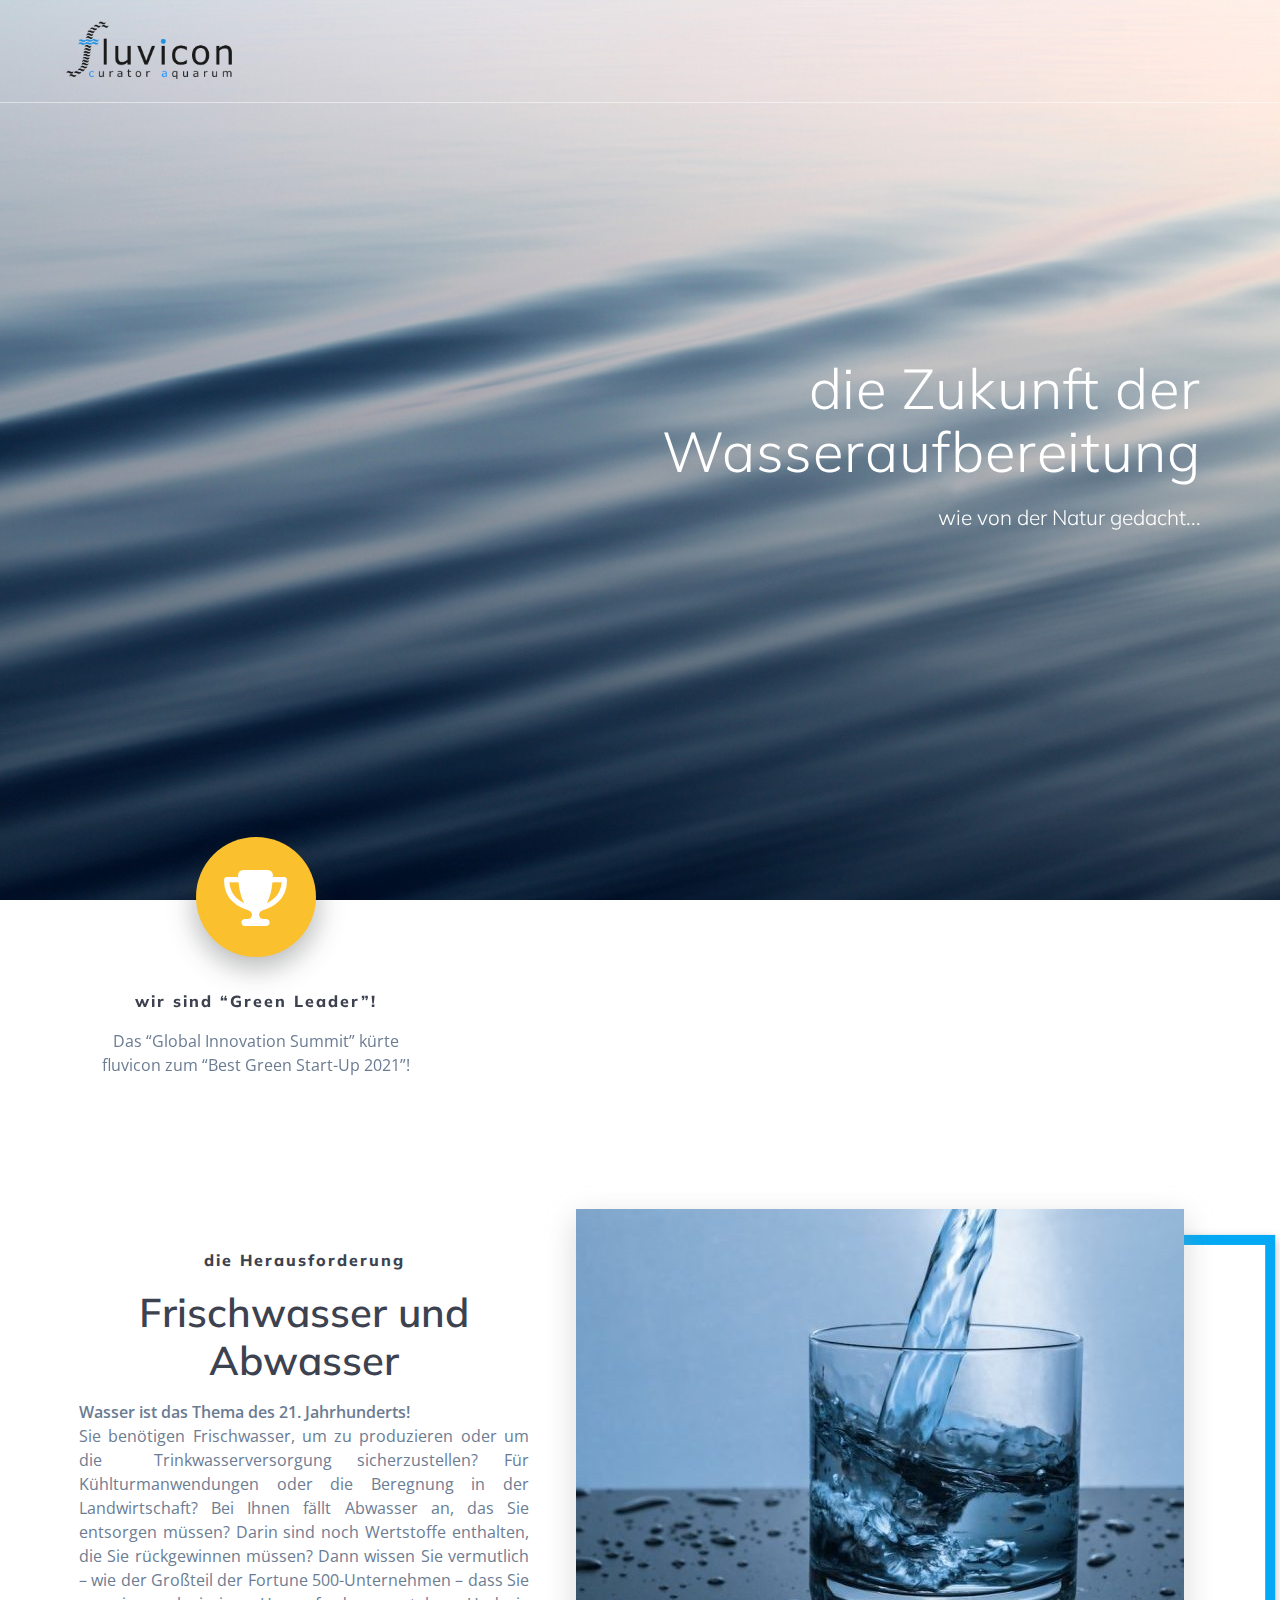
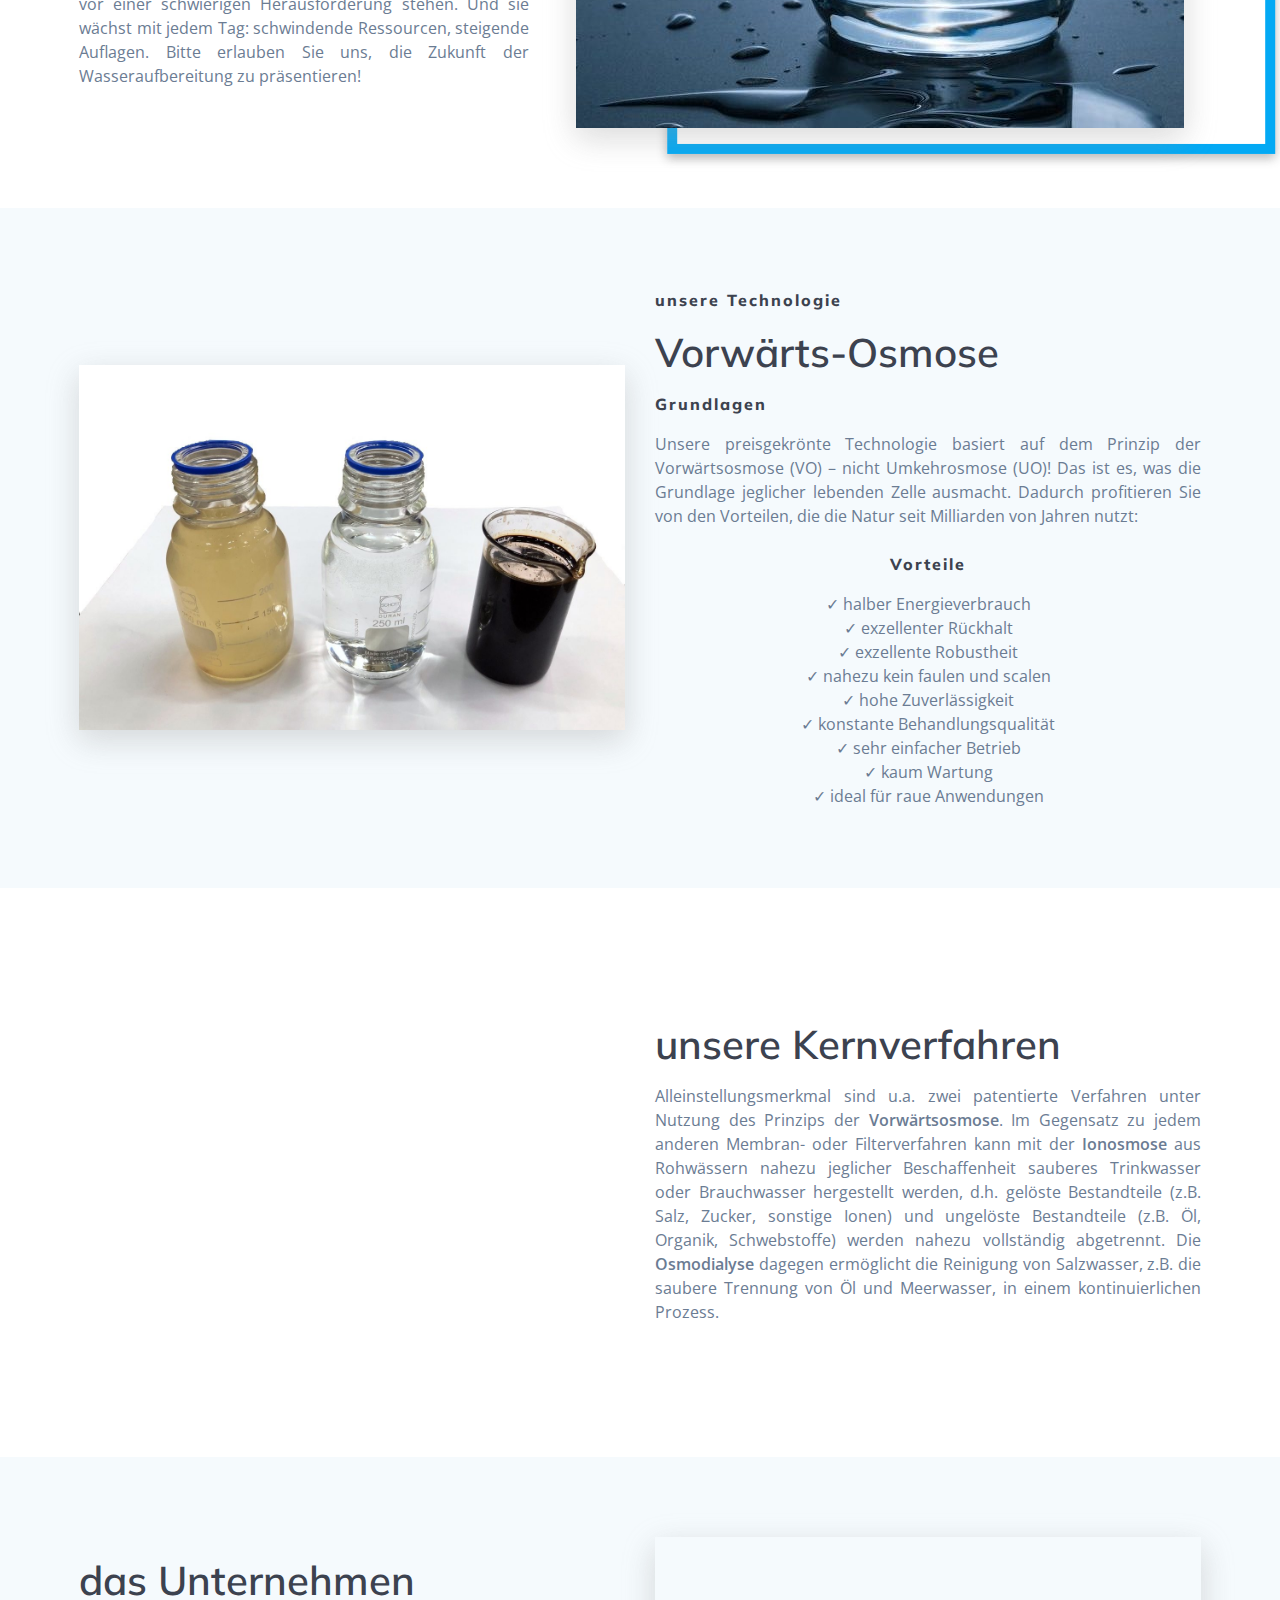
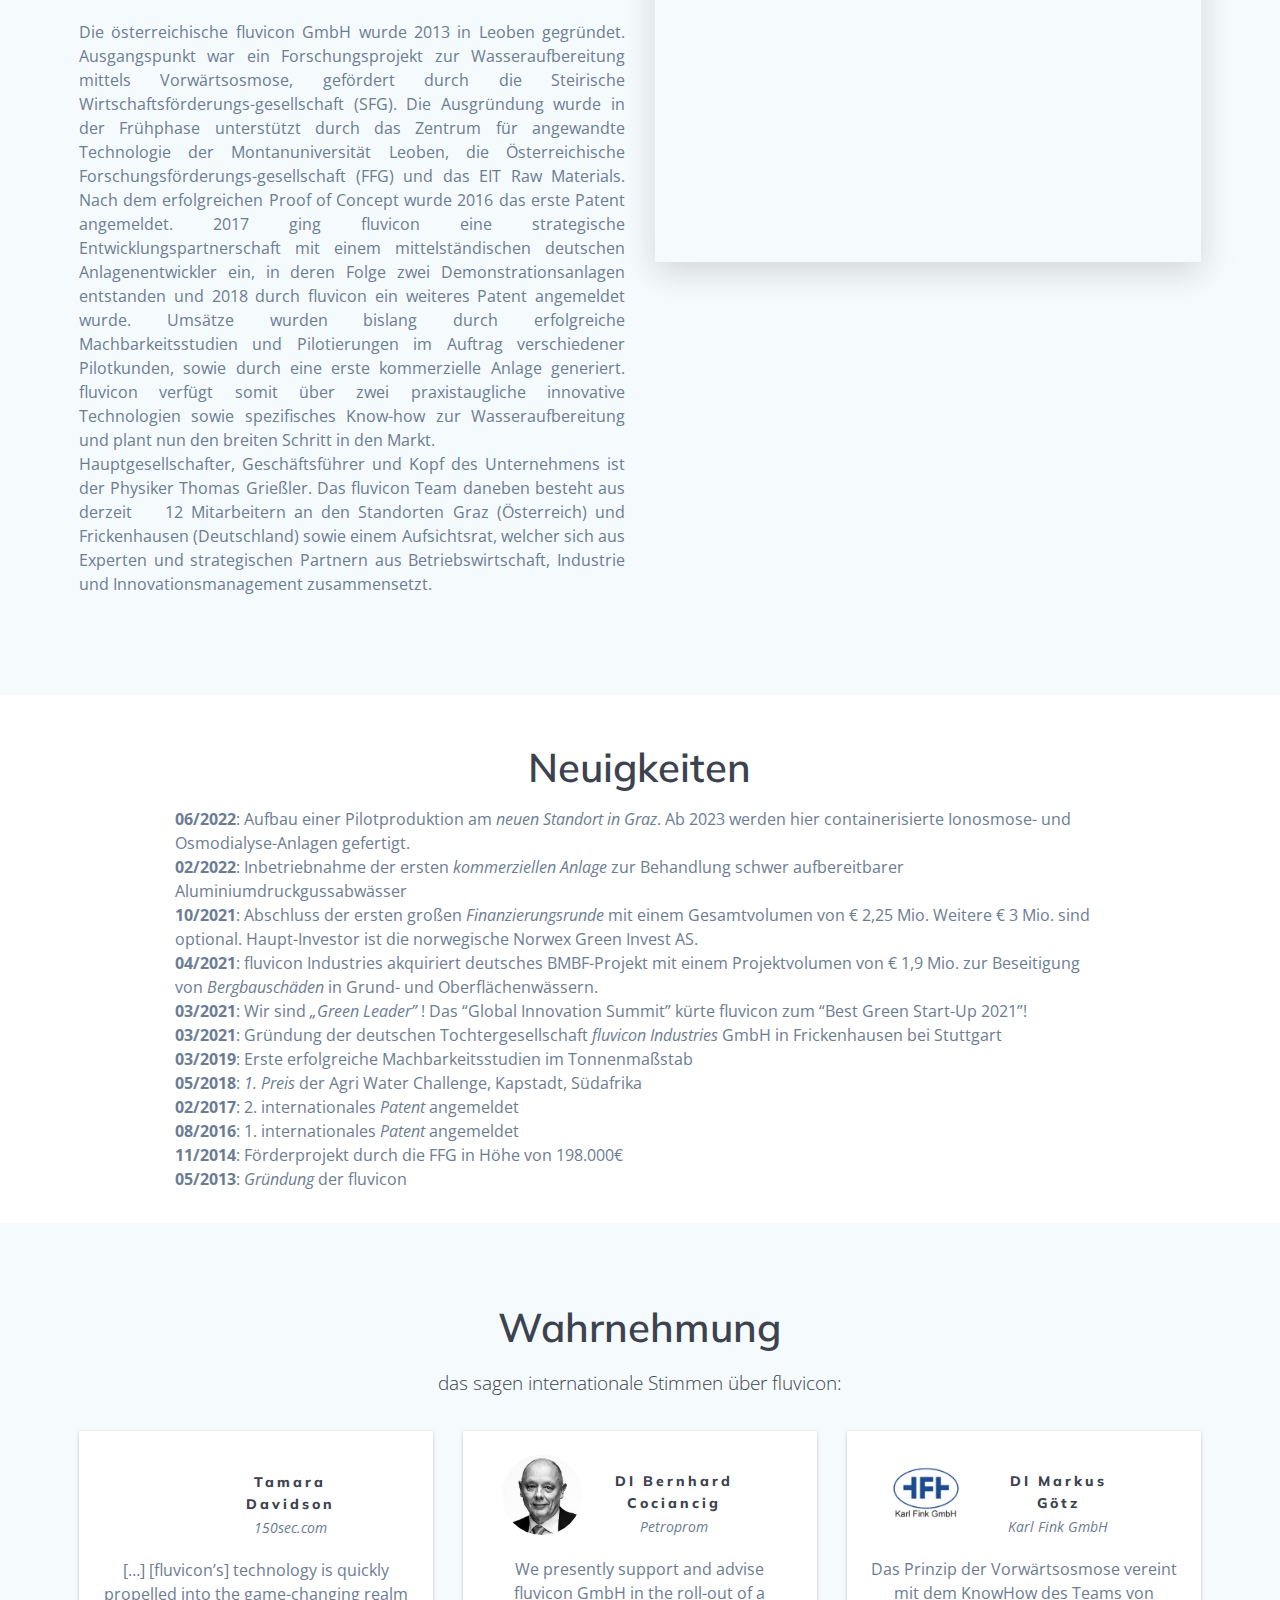
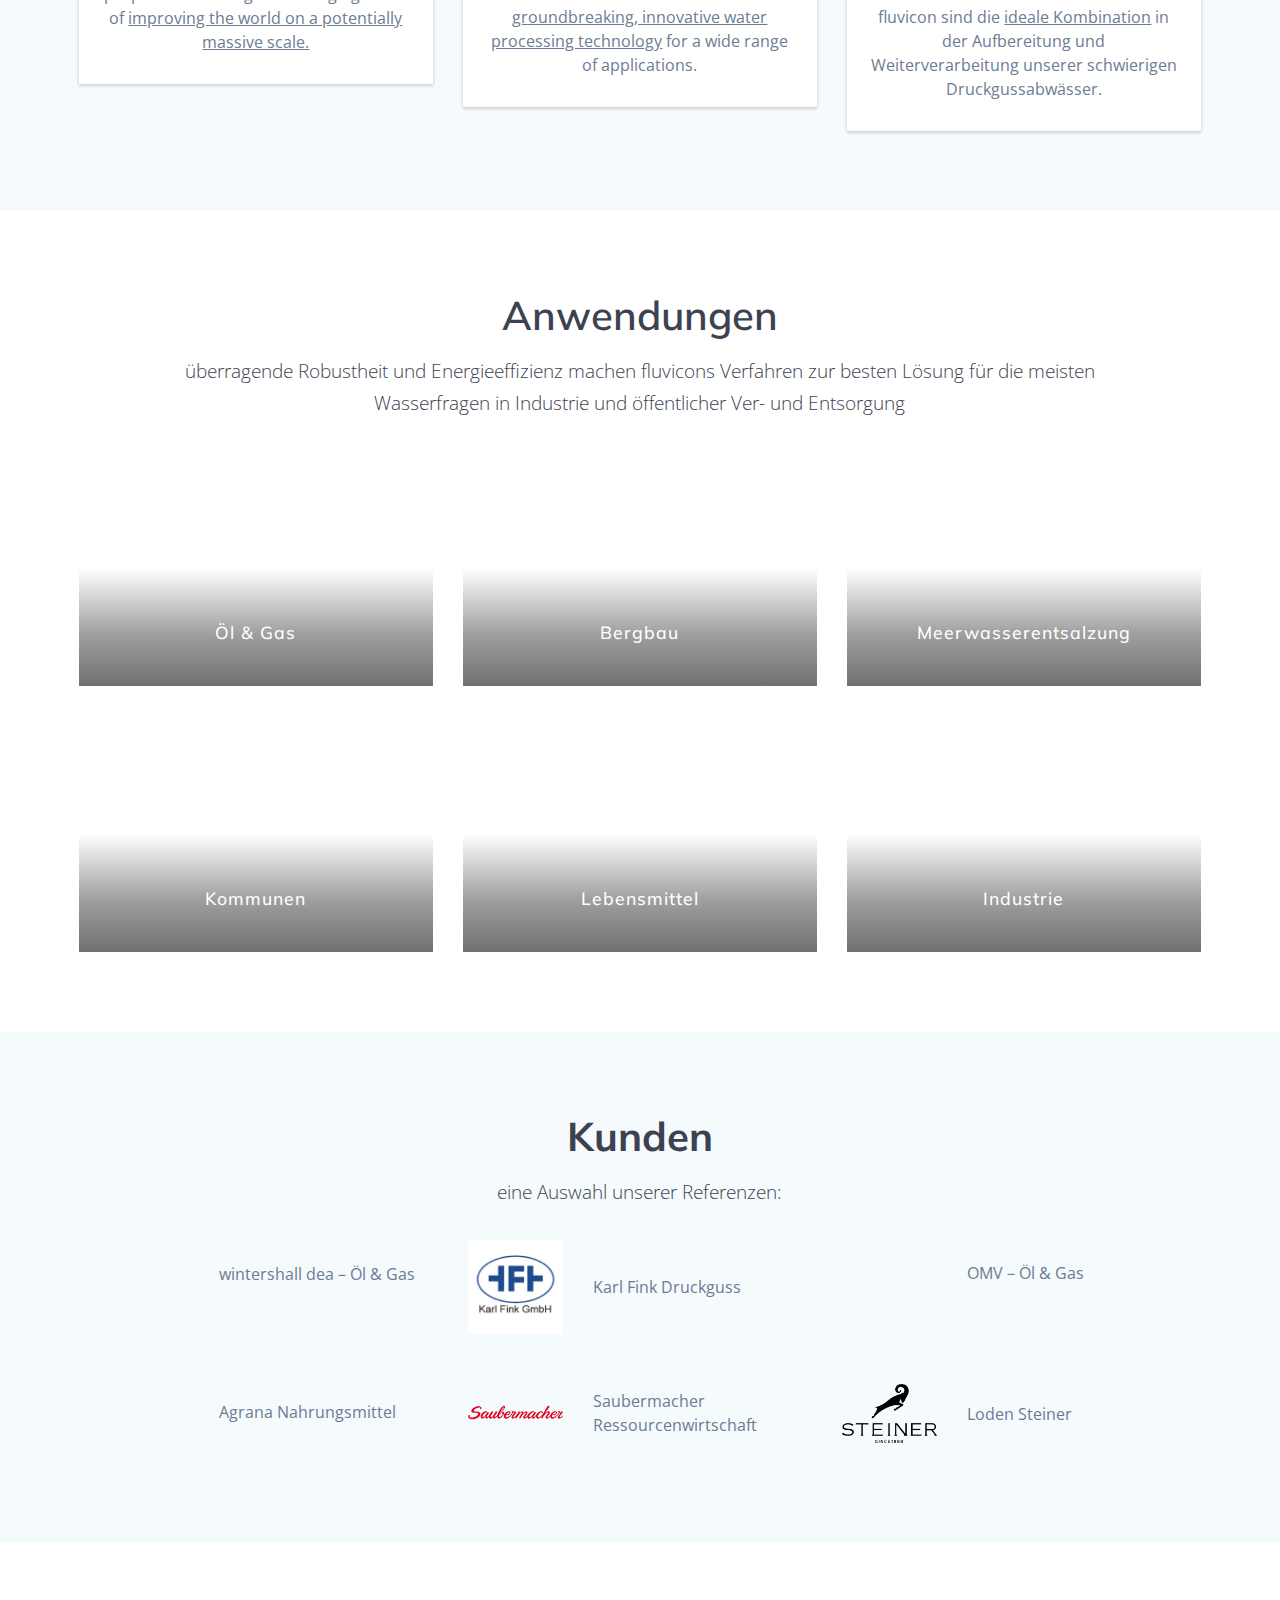
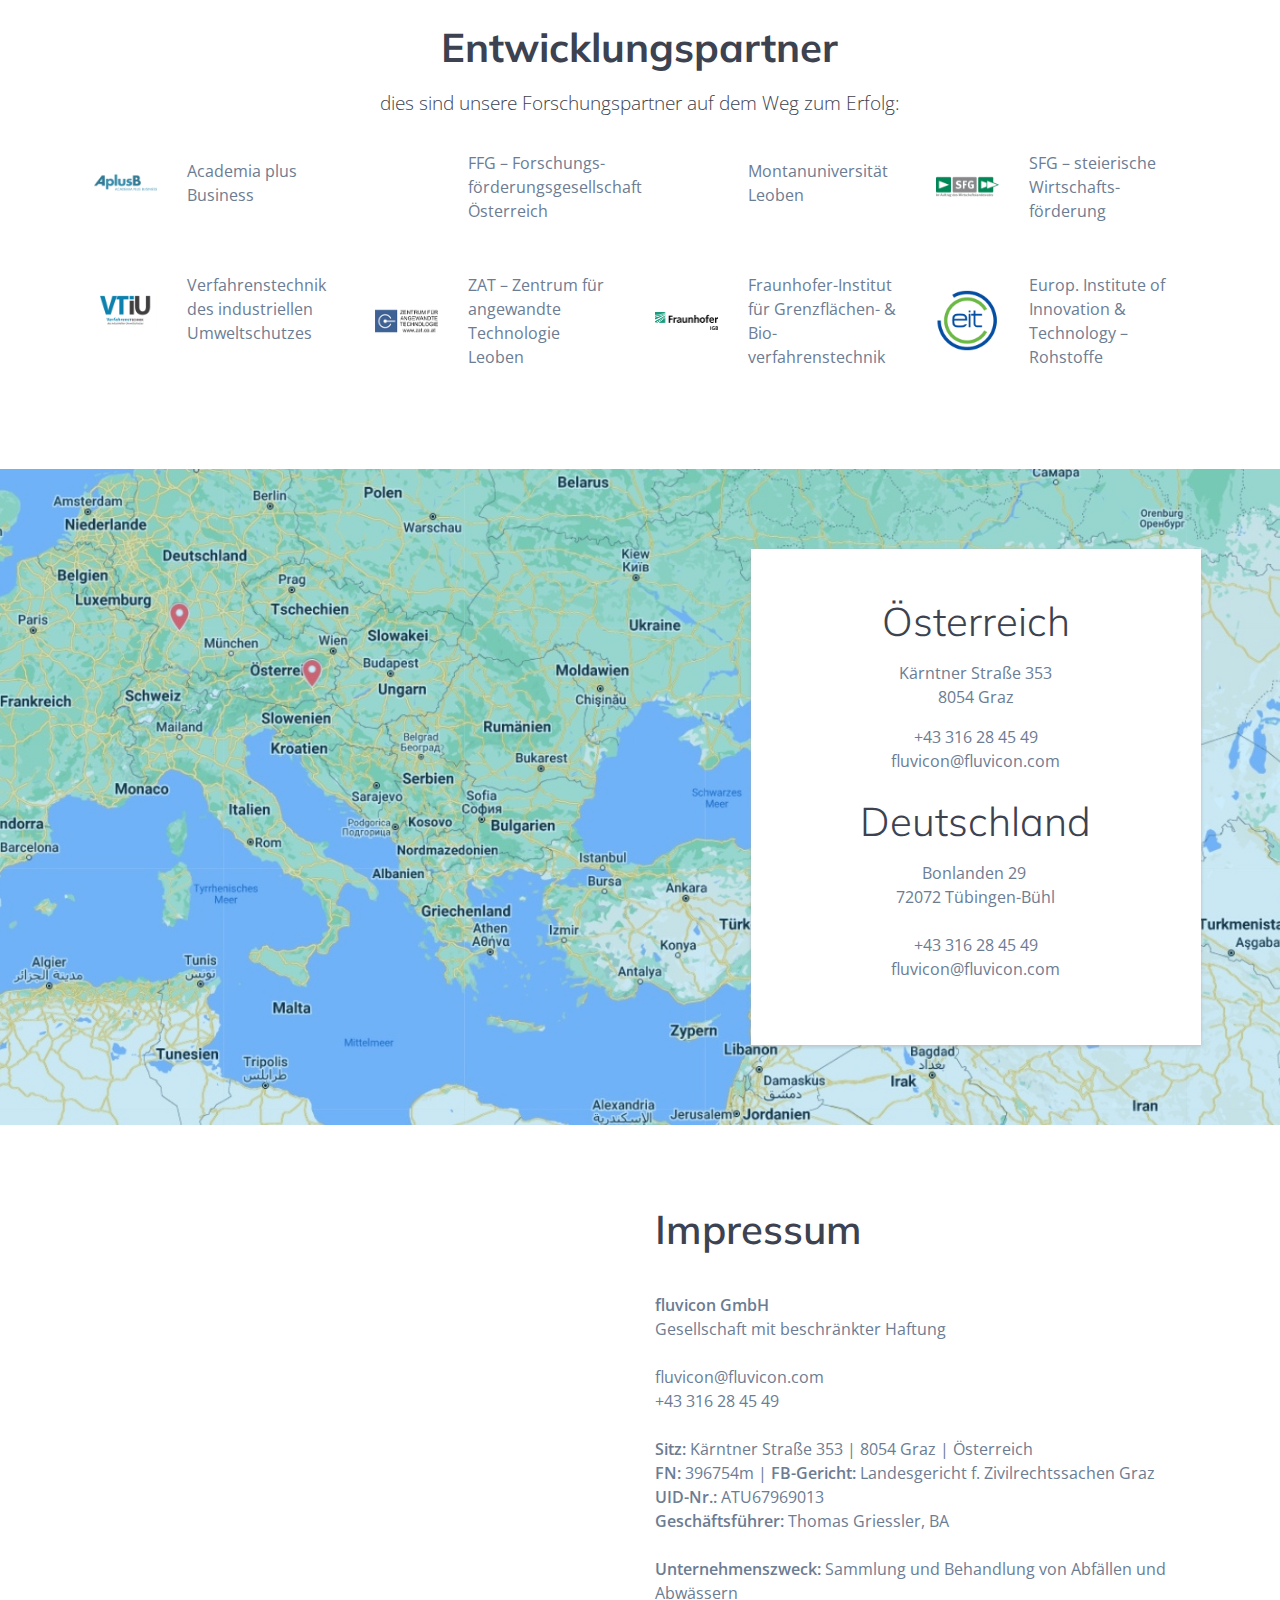
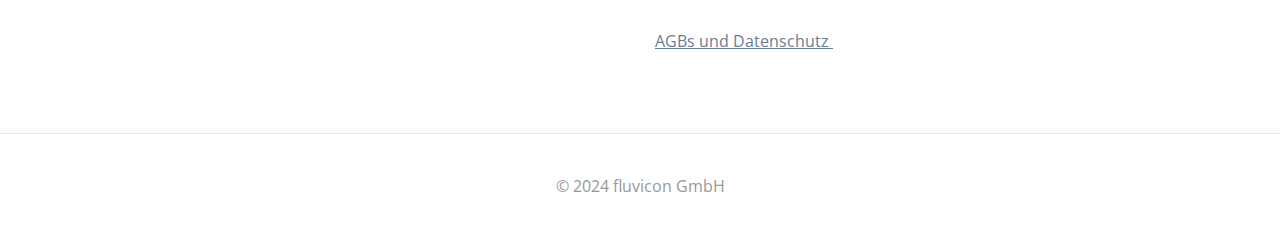
==== index.html @ 1413e66f "added fluvicon page" ====
<html lang="de" class="has-offscreen" data-lt-installed="true">
    <head>
        <meta charset="UTF-8">
        <meta name="viewport" content="width=device-width, initial-scale=1">
        <!-- <link rel="profile" href="https://gmpg.org/xfn/11"> -->
        <script defer="" src="[data-uri]"></script>
        <title>fluvicon – curator aquarum</title>
        <meta name="robots" content="max-image-preview:large">
        <link rel="dns-prefetch" href="https://fonts.googleapis.com/">
        <!-- <link
            rel="alternate"
            type="application/rss+xml"
            title="fluvicon » Feed"
            href="https://web.archive.org/web/20241115011939/https://fluvicon.com/feed/"
        >
        <link
            rel="alternate"
            type="application/rss+xml"
            title="fluvicon » Kommentar-Feed"
            href="https://web.archive.org/web/20241115011939/https://fluvicon.com/comments/feed/"
        > -->
        <!-- <link
            rel="stylesheet"
            id="companion-bundle-css"
            href="https://fluvicon.com/wp-content/plugins/mesmerize-companion/theme-data/mesmerize/assets/css/companion.bundle.min.css"
            data-href="https://fluvicon.com/wp-content/plugins/mesmerize-companion/theme-data/mesmerize/assets/css/companion.bundle.min.css"
            type="text/css"
            media="all"
        > -->
        <link
            rel="stylesheet"
            id="wp-block-library-css"
            href="style.min.css"
            type="text/css"
            media="all"
        >
        <style id="classic-theme-styles-inline-css" type="text/css">/*! This file is auto-generated */
    .wp-block-button__link{color:#fff;background-color:#32373c;border-radius:9999px;box-shadow:none;text-decoration:none;padding:calc(.667em + 2px) calc(1.333em + 2px);font-size:1.125em}.wp-block-file__button{background:#32373c;color:#fff;text-decoration:none}
        </style>
        <style id="global-styles-inline-css" type="text/css">:root{--wp--preset--aspect-ratio--square: 1;--wp--preset--aspect-ratio--4-3: 4/3;--wp--preset--aspect-ratio--3-4: 3/4;--wp--preset--aspect-ratio--3-2: 3/2;--wp--preset--aspect-ratio--2-3: 2/3;--wp--preset--aspect-ratio--16-9: 16/9;--wp--preset--aspect-ratio--9-16: 9/16;--wp--preset--color--black: #000000;--wp--preset--color--cyan-bluish-gray: #abb8c3;--wp--preset--color--white: #ffffff;--wp--preset--color--pale-pink: #f78da7;--wp--preset--color--vivid-red: #cf2e2e;--wp--preset--color--luminous-vivid-orange: #ff6900;--wp--preset--color--luminous-vivid-amber: #fcb900;--wp--preset--color--light-green-cyan: #7bdcb5;--wp--preset--color--vivid-green-cyan: #00d084;--wp--preset--color--pale-cyan-blue: #8ed1fc;--wp--preset--color--vivid-cyan-blue: #0693e3;--wp--preset--color--vivid-purple: #9b51e0;--wp--preset--gradient--vivid-cyan-blue-to-vivid-purple: linear-gradient(135deg,rgba(6,147,227,1) 0%,rgb(155,81,224) 100%);--wp--preset--gradient--light-green-cyan-to-vivid-green-cyan: linear-gradient(135deg,rgb(122,220,180) 0%,rgb(0,208,130) 100%);--wp--preset--gradient--luminous-vivid-amber-to-luminous-vivid-orange: linear-gradient(135deg,rgba(252,185,0,1) 0%,rgba(255,105,0,1) 100%);--wp--preset--gradient--luminous-vivid-orange-to-vivid-red: linear-gradient(135deg,rgba(255,105,0,1) 0%,rgb(207,46,46) 100%);--wp--preset--gradient--very-light-gray-to-cyan-bluish-gray: linear-gradient(135deg,rgb(238,238,238) 0%,rgb(169,184,195) 100%);--wp--preset--gradient--cool-to-warm-spectrum: linear-gradient(135deg,rgb(74,234,220) 0%,rgb(151,120,209) 20%,rgb(207,42,186) 40%,rgb(238,44,130) 60%,rgb(251,105,98) 80%,rgb(254,248,76) 100%);--wp--preset--gradient--blush-light-purple: linear-gradient(135deg,rgb(255,206,236) 0%,rgb(152,150,240) 100%);--wp--preset--gradient--blush-bordeaux: linear-gradient(135deg,rgb(254,205,165) 0%,rgb(254,45,45) 50%,rgb(107,0,62) 100%);--wp--preset--gradient--luminous-dusk: linear-gradient(135deg,rgb(255,203,112) 0%,rgb(199,81,192) 50%,rgb(65,88,208) 100%);--wp--preset--gradient--pale-ocean: linear-gradient(135deg,rgb(255,245,203) 0%,rgb(182,227,212) 50%,rgb(51,167,181) 100%);--wp--preset--gradient--electric-grass: linear-gradient(135deg,rgb(202,248,128) 0%,rgb(113,206,126) 100%);--wp--preset--gradient--midnight: linear-gradient(135deg,rgb(2,3,129) 0%,rgb(40,116,252) 100%);--wp--preset--font-size--small: 13px;--wp--preset--font-size--medium: 20px;--wp--preset--font-size--large: 36px;--wp--preset--font-size--x-large: 42px;--wp--preset--spacing--20: 0.44rem;--wp--preset--spacing--30: 0.67rem;--wp--preset--spacing--40: 1rem;--wp--preset--spacing--50: 1.5rem;--wp--preset--spacing--60: 2.25rem;--wp--preset--spacing--70: 3.38rem;--wp--preset--spacing--80: 5.06rem;--wp--preset--shadow--natural: 6px 6px 9px rgba(0, 0, 0, 0.2);--wp--preset--shadow--deep: 12px 12px 50px rgba(0, 0, 0, 0.4);--wp--preset--shadow--sharp: 6px 6px 0px rgba(0, 0, 0, 0.2);--wp--preset--shadow--outlined: 6px 6px 0px -3px rgba(255, 255, 255, 1), 6px 6px rgba(0, 0, 0, 1);--wp--preset--shadow--crisp: 6px 6px 0px rgba(0, 0, 0, 1);}:where(.is-layout-flex){gap: 0.5em;}:where(.is-layout-grid){gap: 0.5em;}body .is-layout-flex{display: flex;}.is-layout-flex{flex-wrap: wrap;align-items: center;}.is-layout-flex > :is(*, div){margin: 0;}body .is-layout-grid{display: grid;}.is-layout-grid > :is(*, div){margin: 0;}:where(.wp-block-columns.is-layout-flex){gap: 2em;}:where(.wp-block-columns.is-layout-grid){gap: 2em;}:where(.wp-block-post-template.is-layout-flex){gap: 1.25em;}:where(.wp-block-post-template.is-layout-grid){gap: 1.25em;}.has-black-color{color: var(--wp--preset--color--black) !important;}.has-cyan-bluish-gray-color{color: var(--wp--preset--color--cyan-bluish-gray) !important;}.has-white-color{color: var(--wp--preset--color--white) !important;}.has-pale-pink-color{color: var(--wp--preset--color--pale-pink) !important;}.has-vivid-red-color{color: var(--wp--preset--color--vivid-red) !important;}.has-luminous-vivid-orange-color{color: var(--wp--preset--color--luminous-vivid-orange) !important;}.has-luminous-vivid-amber-color{color: var(--wp--preset--color--luminous-vivid-amber) !important;}.has-light-green-cyan-color{color: var(--wp--preset--color--light-green-cyan) !important;}.has-vivid-green-cyan-color{color: var(--wp--preset--color--vivid-green-cyan) !important;}.has-pale-cyan-blue-color{color: var(--wp--preset--color--pale-cyan-blue) !important;}.has-vivid-cyan-blue-color{color: var(--wp--preset--color--vivid-cyan-blue) !important;}.has-vivid-purple-color{color: var(--wp--preset--color--vivid-purple) !important;}.has-black-background-color{background-color: var(--wp--preset--color--black) !important;}.has-cyan-bluish-gray-background-color{background-color: var(--wp--preset--color--cyan-bluish-gray) !important;}.has-white-background-color{background-color: var(--wp--preset--color--white) !important;}.has-pale-pink-background-color{background-color: var(--wp--preset--color--pale-pink) !important;}.has-vivid-red-background-color{background-color: var(--wp--preset--color--vivid-red) !important;}.has-luminous-vivid-orange-background-color{background-color: var(--wp--preset--color--luminous-vivid-orange) !important;}.has-luminous-vivid-amber-background-color{background-color: var(--wp--preset--color--luminous-vivid-amber) !important;}.has-light-green-cyan-background-color{background-color: var(--wp--preset--color--light-green-cyan) !important;}.has-vivid-green-cyan-background-color{background-color: var(--wp--preset--color--vivid-green-cyan) !important;}.has-pale-cyan-blue-background-color{background-color: var(--wp--preset--color--pale-cyan-blue) !important;}.has-vivid-cyan-blue-background-color{background-color: var(--wp--preset--color--vivid-cyan-blue) !important;}.has-vivid-purple-background-color{background-color: var(--wp--preset--color--vivid-purple) !important;}.has-black-border-color{border-color: var(--wp--preset--color--black) !important;}.has-cyan-bluish-gray-border-color{border-color: var(--wp--preset--color--cyan-bluish-gray) !important;}.has-white-border-color{border-color: var(--wp--preset--color--white) !important;}.has-pale-pink-border-color{border-color: var(--wp--preset--color--pale-pink) !important;}.has-vivid-red-border-color{border-color: var(--wp--preset--color--vivid-red) !important;}.has-luminous-vivid-orange-border-color{border-color: var(--wp--preset--color--luminous-vivid-orange) !important;}.has-luminous-vivid-amber-border-color{border-color: var(--wp--preset--color--luminous-vivid-amber) !important;}.has-light-green-cyan-border-color{border-color: var(--wp--preset--color--light-green-cyan) !important;}.has-vivid-green-cyan-border-color{border-color: var(--wp--preset--color--vivid-green-cyan) !important;}.has-pale-cyan-blue-border-color{border-color: var(--wp--preset--color--pale-cyan-blue) !important;}.has-vivid-cyan-blue-border-color{border-color: var(--wp--preset--color--vivid-cyan-blue) !important;}.has-vivid-purple-border-color{border-color: var(--wp--preset--color--vivid-purple) !important;}.has-vivid-cyan-blue-to-vivid-purple-gradient-background{background: var(--wp--preset--gradient--vivid-cyan-blue-to-vivid-purple) !important;}.has-light-green-cyan-to-vivid-green-cyan-gradient-background{background: var(--wp--preset--gradient--light-green-cyan-to-vivid-green-cyan) !important;}.has-luminous-vivid-amber-to-luminous-vivid-orange-gradient-background{background: var(--wp--preset--gradient--luminous-vivid-amber-to-luminous-vivid-orange) !important;}.has-luminous-vivid-orange-to-vivid-red-gradient-background{background: var(--wp--preset--gradient--luminous-vivid-orange-to-vivid-red) !important;}.has-very-light-gray-to-cyan-bluish-gray-gradient-background{background: var(--wp--preset--gradient--very-light-gray-to-cyan-bluish-gray) !important;}.has-cool-to-warm-spectrum-gradient-background{background: var(--wp--preset--gradient--cool-to-warm-spectrum) !important;}.has-blush-light-purple-gradient-background{background: var(--wp--preset--gradient--blush-light-purple) !important;}.has-blush-bordeaux-gradient-background{background: var(--wp--preset--gradient--blush-bordeaux) !important;}.has-luminous-dusk-gradient-background{background: var(--wp--preset--gradient--luminous-dusk) !important;}.has-pale-ocean-gradient-background{background: var(--wp--preset--gradient--pale-ocean) !important;}.has-electric-grass-gradient-background{background: var(--wp--preset--gradient--electric-grass) !important;}.has-midnight-gradient-background{background: var(--wp--preset--gradient--midnight) !important;}.has-small-font-size{font-size: var(--wp--preset--font-size--small) !important;}.has-medium-font-size{font-size: var(--wp--preset--font-size--medium) !important;}.has-large-font-size{font-size: var(--wp--preset--font-size--large) !important;}.has-x-large-font-size{font-size: var(--wp--preset--font-size--x-large) !important;}
    :where(.wp-block-post-template.is-layout-flex){gap: 1.25em;}:where(.wp-block-post-template.is-layout-grid){gap: 1.25em;}
    :where(.wp-block-columns.is-layout-flex){gap: 2em;}:where(.wp-block-columns.is-layout-grid){gap: 2em;}
    :root :where(.wp-block-pullquote){font-size: 1.5em;line-height: 1.6;}
        </style>
        <!-- <link
            rel="stylesheet"
            id="wpa-css-css"
            href="https://fluvicon.com/wp-content/cache/autoptimize/css/autoptimize_single_a0b823f7ab1f0a3a563fb10c3664d2a6.css"
            type="text/css"
            media="all"
        > -->
        <link
            rel="stylesheet"
            id="mesmerize-style-css"
            href="memerize.style.min.css"
            type="text/css"
            media="all"
        >
        <style id="mesmerize-style-inline-css" type="text/css">img.logo.dark, img.custom-logo{width:auto;max-height:70px !important;}
    /** cached kirki style */.footer .footer-content{background-color:#fff;}.footer p, .footer{color:#989898;}body{font-family:"Open Sans", Helvetica, Arial, sans-serif;color:#6B7C93;}body h1{font-family:Muli, Helvetica, Arial, sans-serif;font-weight:600;font-size:2.625rem;line-height:4rem;letter-spacing:normal;color:#3C424F;}body h2{font-family:Muli, Helvetica, Arial, sans-serif;font-weight:600;font-size:2.188rem;line-height:3rem;letter-spacing:normal;text-transform:none;color:#3C424F;}body h3{font-family:Muli, Helvetica, Arial, sans-serif;font-weight:600;font-size:1.313rem;line-height:2.25rem;letter-spacing:normal;text-transform:none;color:#3C424F;}body h4{font-family:Muli, Helvetica, Arial, sans-serif;font-weight:600;font-size:0.963rem;line-height:1.75rem;letter-spacing:0.0625rem;text-transform:none;color:#3C424F;}body h5{font-family:Muli, Helvetica, Arial, sans-serif;font-weight:800;font-size:0.875rem;line-height:1.5rem;letter-spacing:2px;text-transform:none;color:#3C424F;}body h6{font-family:Muli, Helvetica, Arial, sans-serif;font-weight:800;font-size:0.766rem;line-height:1.375rem;letter-spacing:0.1875rem;color:#3C424F;}.header.color-overlay:after{filter:invert(0%) ;}.header-homepage p.header-subtitle2{margin-top:0;margin-bottom:20px;font-family:Roboto, Helvetica, Arial, sans-serif;font-weight:300;font-size:1.4em;line-height:130%;letter-spacing:0px;text-transform:none;color:#ffffff;background:rgba(0,0,0,0);padding-top:0px;padding-bottom:0px;padding-left:0px;padding-right:0px;-webkit-border-radius:0px;-moz-border-radius:0px;border-radius:0px;}.header-homepage h1.hero-title{font-family:Muli, Helvetica, Arial, sans-serif;font-weight:300;font-style:normal;font-size:2.5em;line-height:114%;letter-spacing:0.9px;text-transform:none;color:#FFFFFF;}.header-homepage .hero-title{margin-top:0;margin-bottom:20px;background:rgba(0,0,0,0);padding-top:0px;padding-bottom:0px;padding-left:0px;padding-right:0px;-webkit-border-radius:0px;-moz-border-radius:0px;border-radius:0px;}.header-homepage p.header-subtitle{margin-top:0;margin-bottom:20px;font-family:Muli, Helvetica, Arial, sans-serif;font-weight:300;font-size:1.3em;line-height:130%;letter-spacing:0px;text-transform:none;color:#ffffff;background:rgba(0,0,0,0);padding-top:0px;padding-bottom:0px;padding-left:0px;padding-right:0px;-webkit-border-radius:0px;-moz-border-radius:0px;border-radius:0px;}.header-buttons-wrapper{background:rgba(0,0,0,0);padding-top:0px;padding-bottom:0px;padding-left:0px;padding-right:0px;-webkit-border-radius:0px;-moz-border-radius:0px;border-radius:0px;}.header-homepage .header-description-row{padding-top:10%;padding-bottom:10%;}.inner-header-description{padding-top:0%;padding-bottom:0%;}.inner-header-description .header-subtitle{font-family:Muli, Helvetica, Arial, sans-serif;font-weight:300;font-style:normal;font-size:1.3em;line-height:130%;letter-spacing:0px;text-transform:none;color:#ffffff;}.inner-header-description h1.hero-title{font-family:Muli, Helvetica, Arial, sans-serif;font-weight:300;font-style:normal;font-size:0em;line-height:0%;letter-spacing:0.9px;text-transform:none;color:#FFFFFF;}.header-top-bar .header-top-bar-area.area-left span{color:#FFFFFF;}.header-top-bar .header-top-bar-area.area-left i.fa{color:#999;}.header-top-bar .header-top-bar-area.area-left .top-bar-social-icons i{color:#fff;}.header-top-bar .header-top-bar-area.area-left .top-bar-social-icons i:hover{color:#fff;}.header-top-bar .header-top-bar-area.area-left .top-bar-menu > li > a{color:#fff;}.header-top-bar .header-top-bar-area.area-left .top-bar-menu > li > a:hover{color:#fff!important;}.header-top-bar .header-top-bar-area.area-left .top-bar-menu > li > a:visited{color:#fff;}.header-top-bar .header-top-bar-area.area-left span.top-bar-text{color:#fff;}.header-top-bar .header-top-bar-area.area-right span{color:#FFFFFF;}.header-top-bar .header-top-bar-area.area-right i.fa{color:#999;}.header-top-bar .header-top-bar-area.area-right .top-bar-social-icons i{color:#fff;}.header-top-bar .header-top-bar-area.area-right .top-bar-social-icons i:hover{color:#fff;}.header-top-bar .header-top-bar-area.area-right .top-bar-menu > li > a{color:#fff;}.header-top-bar .header-top-bar-area.area-right .top-bar-menu > li > a:hover{color:#fff!important;}.header-top-bar .header-top-bar-area.area-right .top-bar-menu > li > a:visited{color:#fff;}.header-top-bar .header-top-bar-area.area-right span.top-bar-text{color:#fff;}.mesmerize-front-page .navigation-bar.bordered{border-bottom-color:rgba(255, 255, 255, 0.5);border-bottom-width:1px;border-bottom-style:solid;}.mesmerize-inner-page .navigation-bar.bordered{border-bottom-color:rgba(255, 255, 255, 0.5);border-bottom-width:1px;border-bottom-style:solid;}.mesmerize-inner-page .fixto-fixed .main_menu_col, .mesmerize-inner-page .fixto-fixed .main-menu{justify-content:flex-end!important;}.mesmerize-inner-page .navigation-bar.fixto-fixed{background-color:rgba(255, 255, 255, 1)!important;}.mesmerize-inner-page #main_menu > li > a{font-family:"Open Sans", Helvetica, Arial, sans-serif;font-weight:600;font-style:normal;font-size:14px;line-height:160%;letter-spacing:1px;text-transform:uppercase;}.mesmerize-front-page .fixto-fixed .main_menu_col, .mesmerize-front-page .fixto-fixed .main-menu{justify-content:flex-end!important;}.mesmerize-front-page .navigation-bar.fixto-fixed{background-color:rgba(255, 255, 255, 1)!important;}.mesmerize-front-page #main_menu > li > a{font-family:"Open Sans", Helvetica, Arial, sans-serif;font-weight:600;font-style:normal;font-size:14px;line-height:160%;letter-spacing:1px;text-transform:uppercase;}.mesmerize-front-page #main_menu > li li > a{font-family:"Open Sans", Helvetica, Arial, sans-serif;font-weight:600;font-style:normal;font-size:0.875rem;line-height:120%;letter-spacing:0px;text-transform:none;}.mesmerize-front-page .header-nav-area .social-icons a{color:#FFFFFF!important;}.mesmerize-front-page .fixto-fixed .header-nav-area .social-icons a{color:#000000!important;}.mesmerize-front-page  .nav-search.widget_search *{color:#FFFFFF;}.mesmerize-front-page  .nav-search.widget_search input{border-color:#FFFFFF;}.mesmerize-front-page  .nav-search.widget_search input::-webkit-input-placeholder{color:#FFFFFF;}.mesmerize-front-page  .nav-search.widget_search input:-ms-input-placeholder{color:#FFFFFF;}.mesmerize-front-page  .nav-search.widget_search input:-moz-placeholder{color:#FFFFFF;}.mesmerize-front-page .fixto-fixed  .nav-search.widget_search *{color:#000000;}.mesmerize-front-page .fixto-fixed  .nav-search.widget_search input{border-color:#000000;}.mesmerize-front-page .fixto-fixed  .nav-search.widget_search input::-webkit-input-placeholder{color:#000000;}.mesmerize-front-page .fixto-fixed  .nav-search.widget_search input:-ms-input-placeholder{color:#000000;}.mesmerize-front-page .fixto-fixed  .nav-search.widget_search input:-moz-placeholder{color:#000000;}.mesmerize-inner-page .inner_header-nav-area .social-icons a{color:#FFFFFF!important;}.mesmerize-inner-page .fixto-fixed .inner_header-nav-area .social-icons a{color:#000000!important;}.mesmerize-inner-page .nav-search.widget_search *{color:#FFFFFF;}.mesmerize-inner-page .nav-search.widget_search input{border-color:#FFFFFF;}.mesmerize-inner-page .nav-search.widget_search input::-webkit-input-placeholder{color:#FFFFFF;}.mesmerize-inner-page .nav-search.widget_search input:-ms-input-placeholder{color:#FFFFFF;}.mesmerize-inner-page .nav-search.widget_search input:-moz-placeholder{color:#FFFFFF;}.mesmerize-inner-page .fixto-fixed .nav-search.widget_search *{color:#000000;}.mesmerize-inner-page .fixto-fixed .nav-search.widget_search input{border-color:#000000;}.mesmerize-inner-page .fixto-fixed .nav-search.widget_search input::-webkit-input-placeholder{color:#000000;}.mesmerize-inner-page .fixto-fixed .nav-search.widget_search input:-ms-input-placeholder{color:#000000;}.mesmerize-inner-page .fixto-fixed .nav-search.widget_search input:-moz-placeholder{color:#000000;}[data-component="offcanvas"] i.fa{color:#fff!important;}[data-component="offcanvas"] .bubble{background-color:#fff!important;}.fixto-fixed [data-component="offcanvas"] i.fa{color:#000000!important;}.fixto-fixed [data-component="offcanvas"] .bubble{background-color:#000000!important;}#offcanvas-wrapper{background-color:#222B34!important;}html.has-offscreen body:after{background-color:rgba(34, 43, 52, 0.7)!important;}#offcanvas-wrapper *:not(.arrow){color:#ffffff!important;}#offcanvas_menu li.open, #offcanvas_menu li.current-menu-item, #offcanvas_menu li.current-menu-item > a, #offcanvas_menu li.current_page_item, #offcanvas_menu li.current_page_item > a{background-color:#FFFFFF;}#offcanvas_menu li.open > a, #offcanvas_menu li.open > a > i, #offcanvas_menu li.current-menu-item > a, #offcanvas_menu li.current_page_item > a{color:#2395F6!important;}#offcanvas_menu li.open > a, #offcanvas_menu li.current-menu-item > a, #offcanvas_menu li.current_page_item > a{border-left-color:#2395F6!important;}#offcanvas_menu li > ul{background-color:#686B77;}#offcanvas_menu li > a{font-family:"Open Sans", Helvetica, Arial, sans-serif;font-weight:400;font-size:0.875rem;line-height:100%;letter-spacing:0px;text-transform:none;}.navigation-bar.homepage:not(.coloured-nav) a.text-logo,.navigation-bar.homepage:not(.coloured-nav) #main_menu li.logo > a.text-logo,.navigation-bar.homepage:not(.coloured-nav) #main_menu li.logo > a.text-logo:hover{color:#fff;font-family:inherit;font-weight:600;font-size:1.6rem;line-height:100%;letter-spacing:0px;text-transform:uppercase;}.navigation-bar.homepage.fixto-fixed a.text-logo,.navigation-bar.homepage.fixto-fixed .dark-logo a.text-logo{color:#4a4a4a!important;}.navigation-bar:not(.homepage) a.text-logo,.navigation-bar:not(.homepage) #main_menu li.logo > a.text-logo,.navigation-bar:not(.homepage) #main_menu li.logo > a.text-logo:hover,.navigation-bar:not(.homepage) a.text-logo,.navigation-bar:not(.homepage) #main_menu li.logo > a.text-logo,.navigation-bar:not(.homepage) #main_menu li.logo > a.text-logo:hover{color:#fff;font-family:inherit;font-weight:600;font-size:1.6rem;line-height:100%;letter-spacing:0px;text-transform:uppercase;}.navigation-bar.fixto-fixed:not(.homepage) a.text-logo,.navigation-bar.fixto-fixed:not(.homepage) .dark-logo a.text-logo, .navigation-bar.alternate:not(.homepage) a.text-logo, .navigation-bar.alternate:not(.homepage) .dark-logo a.text-logo{color:#4a4a4a!important;}.slide-progress{background:rgba(3, 169, 244, 0.5);height:5px;}.header-slider-navigation.separated .owl-nav .owl-next,.header-slider-navigation.separated .owl-nav .owl-prev{margin-left:40px;margin-right:40px;}.header-slider-navigation .owl-nav .owl-next,.header-slider-navigation .owl-nav .owl-prev{padding:0px;background:rgba(0, 0, 0, 0);}.header-slider-navigation .owl-nav .owl-next i,.header-slider-navigation .owl-nav .owl-prev i{font-size:50px;width:50px;height:50px;color:#ffffff;}.header-slider-navigation .owl-nav .owl-next:hover,.header-slider-navigation .owl-nav .owl-prev:hover{background:rgba(0, 0, 0, 0);}.header-slider-navigation .owl-dots{margin-bottom:0px;margin-top:0px;}.header-slider-navigation .owl-dots .owl-dot span{background:rgba(255,255,255,0.3);}.header-slider-navigation .owl-dots .owl-dot.active span,.header-slider-navigation .owl-dots .owl-dot:hover span{background:#ffffff;}.header-slider-navigation .owl-dots .owl-dot{margin:0px 7px;}@media (min-width: 767px){.footer .footer-content{padding-top:40px;padding-bottom:40px;}}@media (max-width: 1023px){body{font-size:calc( 16px * 0.875 );}}@media (min-width: 1024px){body{font-size:16px;}}@media only screen and (min-width: 768px){body h1{font-size:3rem;}body h2{font-size:2.5rem;}body h3{font-size:1.5rem;}body h4{font-size:1.1rem;}body h5{font-size:1rem;}body h6{font-size:0.875rem;}.header-homepage p.header-subtitle2{font-size:1.4em;}.header-homepage h1.hero-title{font-size:3.5rem;}.header-homepage p.header-subtitle{font-size:1.3em;}.header-content .align-holder{width:85%!important;}.inner-header-description{text-align:center!important;}.inner-header-description .header-subtitle{font-size:1.3em;}.inner-header-description h1.hero-title{font-size:0em;}}@media screen and (min-width: 768px){.header-homepage{background-position:right bottom;}.header{background-position:left top;}}@media screen and (max-width:767px){.header-homepage .header-description-row{padding-top:10%;padding-bottom:10%;}}
        </style>
        <link
            rel="stylesheet"
            id="mesmerize-fonts-css"
            href="https://fonts.googleapis.com/css?family=Open+Sans%3A300%2C400%2C600%2C700%7CMuli%3A300%2C300italic%2C400%2C400italic%2C600%2C600italic%2C700%2C700italic%2C900%2C900italic%7CPlayfair+Display%3A400%2C400italic%2C700%2C700italic&amp;subset=latin%2Clatin-ext&amp;display=swap"
            data-href="https://fonts.googleapis.com/css?family=Open+Sans%3A300%2C400%2C600%2C700%7CMuli%3A300%2C300italic%2C400%2C400italic%2C600%2C600italic%2C700%2C700italic%2C900%2C900italic%7CPlayfair+Display%3A400%2C400italic%2C700%2C700italic&amp;subset=latin%2Clatin-ext&amp;display=swap"
            type="text/css"
            media="all"
        >
        <link href="fontawesome/css/fontawesome.css" rel="stylesheet" />
        <link href="fontawesome/css/solid.css" rel="stylesheet" />
        <link
            rel="stylesheet"
            id="mesmerize-style-bundle-css"
            href="theme.bundle.min.css"
            type="text/css"
            media="all"
        >
        <script
            defer=""
            type="text/javascript"
            src="jquery.min.js"
            id="jquery-core-js"
        ></script>
        <script
            defer=""
            type="text/javascript"
            src="jquery-migrate.min.js"
            id="jquery-migrate-js"
        ></script>
        <script defer="" id="jquery-js-after" src="[data-uri]"></script>
        <!-- <link rel="https://api.w.org/" href="https://fluvicon.com/wp-json/">
        <link
            rel="alternate"
            title="JSON"
            type="application/json"
            href="https://web.archive.org/web/20241115011939/https://fluvicon.com/wp-json/wp/v2/pages/36"
        >
        <link
            rel="EditURI"
            type="application/rsd+xml"
            title="RSD"
            href="https://fluvicon.com/xmlrpc.php?rsd"
        >
        <meta name="generator" content="WordPress 6.7">
        <link rel="canonical" href="https://web.archive.org/web/20241115011939/https://fluvicon.com/">
        <link rel="shortlink" href="https://web.archive.org/web/20241115011939/https://fluvicon.com/">
        <link
            rel="alternate"
            title="oEmbed (JSON)"
            type="application/json+oembed"
            href="https://web.archive.org/web/20241115011939/https://fluvicon.com/wp-json/oembed/1.0/embed?url=https%3A%2F%2Ffluvicon.com%2F"
        >
        <link
            rel="alternate"
            title="oEmbed (XML)"
            type="text/xml+oembed"
            href="https://web.archive.org/web/20241115011939/https://fluvicon.com/wp-json/oembed/1.0/embed?url=https%3A%2F%2Ffluvicon.com%2F&amp;format=xml"
        > -->
        <style data-name="header-overlap-with">@media screen and (min-width: 768px) {
                .mesmerize-front-page.overlap-first-section:not(.mesmerize-front-page-with-slider) .header-homepage {
                    padding-bottom: 95px;
                }
    
                .mesmerize-front-page.overlap-first-section:not(.mesmerize-front-page-with-slider) .page-content div[data-overlap]:first-of-type > div:not([class*="section-separator"]) {
                    margin-top: -95px;
                }
            }
        </style>
        <style type="text/css" data-name="custom-mobile-image-position">@media screen and (max-width: 767px) {
                /*Custom mobile position*/
            .header-homepage {
                background-position: 0% 0px;
            }
            }
        </style>
        <script defer="" src="[data-uri]"></script>
        <style data-prefix="header" data-name="menu-variant-style">/** cached menu style */.mesmerize-front-page ul.dropdown-menu > li {  color: #fff; } .mesmerize-front-page .fixto-fixed ul.dropdown-menu > li {  color: #000; }  .mesmerize-front-page ul.dropdown-menu.active-line-bottom > li > a, .mesmerize-front-page ul.dropdown-menu.active-line-bottom > li > a, ul.dropdown-menu.default > li > a, .mesmerize-front-page ul.dropdown-menu.default > li > a {   border-bottom: 3px solid transparent; } .mesmerize-front-page ul.dropdown-menu.active-line-bottom > .current_page_item > a, .mesmerize-front-page ul.dropdown-menu.active-line-bottom > .current-menu-item > a, ul.dropdown-menu.default > .current_page_item > a, .mesmerize-front-page ul.dropdown-menu.default > .current-menu-item > a {  border-bottom-color: #03a9f4; } .mesmerize-front-page ul.dropdown-menu.active-line-bottom > li:not(.current-menu-item):not(.current_page_item):hover > a, .mesmerize-front-page ul.dropdown-menu.active-line-bottom > li:not(.current-menu-item):not(.current_page_item).hover > a, ul.dropdown-menu.default > li:not(.current-menu-item):not(.current_page_item):hover > a, .mesmerize-front-page ul.dropdown-menu.default > li:not(.current-menu-item):not(.current_page_item).hover > a {  color: #03a9f4; } .mesmerize-front-page .fixto-fixed ul.dropdown-menu.active-line-bottom > .current_page_item > a, .mesmerize-front-page .fixto-fixed ul.dropdown-menu.active-line-bottom > .current-menu-item > a, .mesmerize-front-page .fixto-fixed ul.dropdown-menu.default > .current_page_item > a, .mesmerize-front-page .fixto-fixed ul.dropdown-menu.default > .current-menu-item > a {  border-bottom-color: #03a9f4; } .mesmerize-front-page .fixto-fixed ul.dropdown-menu.active-line-bottom > li:not(.current-menu-item):not(.current_page_item):hover > a, .mesmerize-front-page .fixto-fixed ul.dropdown-menu.active-line-bottom > li:not(.current-menu-item):not(.current_page_item).hover > a, .mesmerize-front-page .fixto-fixed ul.dropdown-menu.default > li:not(.current-menu-item):not(.current_page_item):hover > a, .mesmerize-front-page .fixto-fixed ul.dropdown-menu.default > li:not(.current-menu-item):not(.current_page_item).hover > a {  color: #03a9f4; }  .mesmerize-front-page ul.dropdown-menu.active-line-bottom > .current_page_item > a, .mesmerize-front-page ul.dropdown-menu.active-line-bottom > .current-menu-item > a {  color: #fff; } .mesmerize-front-page .fixto-fixed ul.dropdown-menu.active-line-bottom > .current_page_item > a, .mesmerize-front-page .fixto-fixed ul.dropdown-menu.active-line-bottom > .current-menu-item > a {  color: #000; } .mesmerize-front-page ul.dropdown-menu ul {  background-color: #fff; }  .mesmerize-front-page ul.dropdown-menu ul li {  color: #6b7c93; } .mesmerize-front-page ul.dropdown-menu ul li.hover, .mesmerize-front-page ul.dropdown-menu ul li:hover {  background-color: #f8f8f8;  color: #000; }</style>
        <style data-name="menu-align">.mesmerize-front-page .main-menu, .mesmerize-front-page .main_menu_col {justify-content:flex-end;}</style>
        <style type="text/css" id="custom-background-css">body.custom-background { background-image: url("water-919061_1920.jpeg"); background-position: left top; background-size: cover; background-repeat: no-repeat; background-attachment: fixed; }</style>
        <link rel="icon" href="cropped-Logo-nur-f-transparent-32x32.png" sizes="32x32">
        <link rel="icon" href="cropped-Logo-nur-f-transparent-192x192.png" sizes="192x192">
        <link rel="apple-touch-icon" href="cropped-Logo-nur-f-transparent-180x180.png">
        <meta name="msapplication-TileImage" content="cropped-Logo-nur-f-transparent-270x270.png">
        <style id="page-content-custom-styles">[data-id=contact--1][data-section-ov]:before{
        background-color:rgba(3, 169, 244, 0.2);
    
    }[data-id="overlappable--1"]{
        padding-top:0px;
        padding-bottom:20px;
    
    }[data-id="content--6"]{
        padding-top:0px;
        padding-bottom:0px;
    
    }[data-id="content--1"]{
        padding-top:0px;
        padding-bottom:80px;
    
    }[data-id="about--2"] .overlay-box .overlay-box-offset{
        transform:translate(15%, 5%);
        width:100%;
        height:100%;
        z-index:-1;
    
    }
        </style>
        <style data-name="background-content-colors">.mesmerize-inner-page .page-content,
            .mesmerize-inner-page .content,
            .mesmerize-front-page.mesmerize-content-padding .page-content {
                background-color: transparent;
            }
        </style>
        <style data-name="site-colors">/** cached colors style */
                     p.color-white{ color : #ffffff; } span.color-white{ color : #ffffff; } h1.color-white{ color : #ffffff; } h2.color-white{ color : #ffffff; } h3.color-white{ color : #ffffff; } h4.color-white{ color : #ffffff; } h5.color-white{ color : #ffffff; } h6.color-white{ color : #ffffff; } .card.bg-color-white, .bg-color-white{ background-color:#ffffff; } a.color-white:not(.button){ color:#ffffff; } a.color-white:not(.button):hover{ color:#FFFFFF; } button.color-white, .button.color-white{ background-color:#ffffff; border-color:#ffffff; } button.color-white:hover, .button.color-white:hover{ background-color:#FFFFFF; border-color:#FFFFFF; } button.outline.color-white, .button.outline.color-white{ background:none; border-color:#ffffff; color:#ffffff; } button.outline.color-white:hover, .button.outline.color-white:hover{ background:none; border-color:rgba(255,255,255,0.7); color:rgba(255,255,255,0.9); } i.fa.color-white{ color:#ffffff; } i.fa.icon.bordered.color-white{ border-color:#ffffff; } i.fa.icon.reverse.color-white{ background-color:#ffffff; color: #ffffff; } i.fa.icon.reverse.color-white{ color: #d5d5d5; } i.fa.icon.bordered.color-white{ border-color:#ffffff; } i.fa.icon.reverse.bordered.color-white{ background-color:#ffffff; color: #ffffff; } .top-right-triangle.color-white{ border-right-color:#ffffff; } .checked.decoration-color-white li:before { color:#ffffff; } .stared.decoration-color-white li:before { color:#ffffff; } .card.card-color-white{ background-color:#ffffff; } .card.bottom-border-color-white{ border-bottom-color: #ffffff; } .grad-180-transparent-color-white{  background-image: linear-gradient(180deg, rgba(255,255,255,0) 0%, rgba(255,255,255,0) 50%, rgba(255,255,255,0.6) 78%, rgba(255,255,255,0.9) 100%) !important; } .border-color-white{ border-color: #ffffff; } .circle-counter.color-white .circle-bar{ stroke: #ffffff; } p.color-black{ color : #000000; } span.color-black{ color : #000000; } h1.color-black{ color : #000000; } h2.color-black{ color : #000000; } h3.color-black{ color : #000000; } h4.color-black{ color : #000000; } h5.color-black{ color : #000000; } h6.color-black{ color : #000000; } .card.bg-color-black, .bg-color-black{ background-color:#000000; } a.color-black:not(.button){ color:#000000; } a.color-black:not(.button):hover{ color:#141414; } button.color-black, .button.color-black{ background-color:#000000; border-color:#000000; } button.color-black:hover, .button.color-black:hover{ background-color:#141414; border-color:#141414; } button.outline.color-black, .button.outline.color-black{ background:none; border-color:#000000; color:#000000; } button.outline.color-black:hover, .button.outline.color-black:hover{ background:none; border-color:rgba(0,0,0,0.7); color:rgba(0,0,0,0.9); } i.fa.color-black{ color:#000000; } i.fa.icon.bordered.color-black{ border-color:#000000; } i.fa.icon.reverse.color-black{ background-color:#000000; color: #ffffff; } i.fa.icon.reverse.color-white{ color: #d5d5d5; } i.fa.icon.bordered.color-black{ border-color:#000000; } i.fa.icon.reverse.bordered.color-black{ background-color:#000000; color: #ffffff; } .top-right-triangle.color-black{ border-right-color:#000000; } .checked.decoration-color-black li:before { color:#000000; } .stared.decoration-color-black li:before { color:#000000; } .card.card-color-black{ background-color:#000000; } .card.bottom-border-color-black{ border-bottom-color: #000000; } .grad-180-transparent-color-black{  background-image: linear-gradient(180deg, rgba(0,0,0,0) 0%, rgba(0,0,0,0) 50%, rgba(0,0,0,0.6) 78%, rgba(0,0,0,0.9) 100%) !important; } .border-color-black{ border-color: #000000; } .circle-counter.color-black .circle-bar{ stroke: #000000; }                 /** cached colors style */
        </style>
    </head>
    <body data-rsssl="1" class="home page-template page-template-pro page-template-page-templates page-template-full-width-page page-template-propage-templatesfull-width-page-php page page-id-36 custom-background wp-custom-logo overlap-first-section mesmerize-front-page mesmerize-content-no-padding ">
        <a class="skip-link screen-reader-text" href="#page-content">Skip to content</a>
        <div id="page-top" class="header-top homepage">
            <div style="visibility: hidden; display: none; width: 1903px; height: 85.5938px; margin: 0px; float: none; position: relative; inset: 0px;"></div>
            <div
                class="navigation-bar bordered homepage"
                data-sticky="0"
                data-sticky-mobile="1"
                data-sticky-to="top"
                style="z-index: 10000;"
            >
                <div class="navigation-wrapper white-logo fixed-dark-logo">
                    <div class="row basis-auto">
                        <div class="logo_col col-xs col-sm-fit">
                            <a
                                href="#"
                                class="custom-logo-link"
                                data-type="group"
                                data-dynamic-mod="true"
                                rel="home"
                                aria-current="page"
                            >
                                <img
                                    width="5000"
                                    height="2239"
                                    src="Logo_Fluvicon_rgb_FARBE.png"
                                    class="custom-logo"
                                    alt="fluvicon"
                                    decoding="async"
                                    fetchpriority="high"
                                    sizes="(max-width: 5000px) 100vw, 5000px"
                                >
                            </a>
                        </div>
                        <div class="main_menu_col col-xs">
                            <!-- <div id="mainmenu_container" class="row">
                                <ul id="main_menu" class="active-line-bottom main-menu dropdown-menu">
                                    <li id="menu-item-28831" class="menu-item menu-item-type-post_type menu-item-object-page menu-item-home current-menu-item page_item page-item-36 current_page_item menu-item-28831">
                                        <a href="#" aria-current="page">deutsch</a>
                                    </li>
                                    <li id="menu-item-28961" class="menu-item menu-item-type-post_type menu-item-object-page menu-item-28961">
                                        <a href="https://fluvicon.com/english/">English</a>
                                    </li>
                                </ul>
                            </div> -->
                            <a
                                href="#"
                                data-component="offcanvas"
                                data-target="#offcanvas-wrapper"
                                data-direction="right"
                                data-width="300px"
                                data-push="false"
                                data-loaded="true"
                            >
                                <div class="bubble"></div>
                                <i class="fa fa-bars"></i>
                            </a>
                        </div>
                    </div>
                </div>
            </div>
        </div>
        <div id="page" class="site">
            <div class="header-wrapper">
                <div class="header-homepage  header-full-height" style="background-image: url(&quot;water-919061_1920.jpeg&quot;); background-color: rgb(245, 250, 253); padding-top: 85.5938px;" data-parallax-depth="20">
                    <div class="header-description gridContainer content-on-right">
                        <div class="row header-description-row">
                            <div class="header-content header-content-right col-sm-12 col-xs-12">
                                <div class="align-holder right">
                                    <h1 class="hero-title">
                                        die Zukunft
    der
                                        <br>Wasseraufbereitung
                                    </h1>
                                    <p class="header-subtitle">wie von der Natur gedacht...</p>
                                </div>
                            </div>
                        </div>
                    </div>
                    <script defer="" src="[data-uri]"></script>
                    <div class="split-header"></div>
                </div>
            </div>
            <div class="page-content no-padding">
                <div class="content">
                    <div
                        data-label="Titel"
                        data-id="overlappable--1"
                        data-export-id="overlappable-4"
                        data-category="overlappable"
                        class="overlappable-4 content-section content-section-spacing content-relative"
                        data-overlap="true"
                        id="titel"
                        style="background-color: rgb(255, 255, 255); background-image: none;"
                    >
                        <div class="gridContainer">
                            <div data-type="row" class="row spaced-cols text-center">
                                <div class="col-xs-12 col-sm-4 col-padding">
                                    <i class="fa-solid icon shadow-large-black aligncenter fa-trophy reverse round large color3"></i>
                                    <div data-type="column" class="">
                                        <h5 class="">wir sind “Green Leader”!</h5>
                                        <p class="">Das “Global Innovation Summit” kürte fluvicon zum “Best Green Start-Up 2021”!</p>
                                    </div>
                                </div>
                            </div>
                        </div>
                    </div>
                    <!-- <div
                        data-label="Video"
                        data-id="content--1"
                        data-export-id="content-11"
                        data-category="content"
                        class="content-11 content-section content-section-spacing"
                        id="video"
                        style="background-color: rgb(245, 250, 253); background-image: none;"
                    >
                        <div class="gridContainer">
                            <div class="row text-center">
                                <div class="section-title-col" data-type="column">
                                    <h2 class="">
                                        <br>das ist fluvicon!
                                    </h2>
                                    <p class="lead">Unser Gründer stellt unsere Technologie und den weltweiten Markt vor:</p>
                                </div>
                            </div>
                            <div class="row center-xs middle-xs">
                                <div class="col-sm-9">
                                    <div
                                        class="lightbox-video lightbox-video-tall dark-overlay shadow-large flexbox middle-xs center-xs"
                                        data-type="group"
                                        data-bg="image"
                                        style="background-image: url(&quot;https://web.archive.org/web/20241115011939im_/https://fluvicon.com/wp-content/uploads/2021/08/Film-1.png&quot;);"
                                    >
                                        <a
                                            data-fancybox=""
                                            data-video-lightbox="true"
                                            href="https://web.archive.org/web/20241115011939/https://vimeo.com/manage/videos/540373280"
                                            target="_self"
                                            rel="noopener"
                                            class=""
                                        >
                                            <i data-cp-fa="true" class="fa video-icon fa-play-circle-o color-white"></i>
                                        </a>
                                    </div>
                                </div>
                            </div>
                        </div>
                    </div> -->
                    <div
                        data-label="Herausforderung"
                        data-id="about--2"
                        data-export-id="about-10"
                        data-category="about"
                        class="about-10 content-section content-section-spacing"
                        id="herausforderung"
                        style="background-color: rgb(255, 255, 255); background-image: none;"
                    >
                        <div class="gridContainer">
                            <div class="row middle-sm text-center">
                                <div class="col-sm-5 space-bottom-xs content-column" data-type="column">
                                    <h5 class="">die Herausforderung</h5>
                                    <h2 class="">Frischwasser und Abwasser</h2>
                                    <p class="" style="text-align: justify;">
                                        <span style="font-weight: 600;">Wasser ist das Thema des 21. Jahrhunderts!</span>
                                        <br> Sie benötigen Frischwasser, um zu produzieren oder um die &nbsp;Trinkwasserversorgung sicherzustellen? Für Kühlturmanwendungen oder die Beregnung in der Landwirtschaft? Bei Ihnen fällt Abwasser an, das Sie entsorgen müssen? Darin sind noch Wertstoffe enthalten, die Sie rückgewinnen müssen? Dann wissen Sie vermutlich – wie der Großteil der Fortune 500-Unternehmen – dass Sie vor einer schwierigen Herausforderung stehen. Und sie wächst mit jedem Tag: schwindende Ressourcen, steigende Auflagen. Bitte erlauben Sie uns, die Zukunft der Wasseraufbereitung zu präsentieren!
                                    </p>
                                </div>
                                <div class="col-sm-7 flexbox middle-xs center-xs space-bottom-xs">
                                    <div class="overlay-box middle-xs center-xs flexbox">
                                        <div class="overlay-box-offset offset-border shadow-medium border-color1 hide-xs"></div>
                                        <img
                                            decoding="async"
                                            class="shadow-large"
                                            data-size="485x705"
                                            src="cropped-cropped-cropped-Wasserglas-1.jpeg"
                                            title="cropped-cropped-cropped-Wasserglas-1.jpeg"
                                            alt=""
                                        >
                                    </div>
                                </div>
                            </div>
                        </div>
                    </div>
                    <div
                        data-label="Tech"
                        data-id="content--7"
                        data-export-id="content-8"
                        data-category="content"
                        class="content-8 content-section content-section-spacing"
                        id="tech"
                        style="background-color: rgb(245, 250, 253); background-image: none;"
                    >
                        <div class="gridContainer">
                            <div class="row middle-sm">
                                <div class="col-sm-6 space-bottom-xs space-top-xs" data-type="column">
                                    <img
                                        decoding="async"
                                        class="shadow-large"
                                        src="cropped-Osmodialyse-Ergebnisse-3-1.jpg"
                                        title="Osmodialyse Ergebnisse 2"
                                        alt=""
                                    >
                                </div>
                                <div class="col-sm-6" data-type="column">
                                    <h5 class="">unsere Technologie</h5>
                                    <h2 class="">Vorwärts-Osmose</h2>
                                    <h5 class="">Grundlagen</h5>
                                    <p class="" style="text-align: justify;">Unsere preisgekrönte Technologie basiert auf dem Prinzip der Vorwärtsosmose (VO) – nicht Umkehrosmose (UO)! Das ist es, was die Grundlage jeglicher lebenden Zelle ausmacht. Dadurch profitieren Sie von den Vorteilen, die die Natur seit Milliarden von Jahren nutzt:</p>
                                    <h5 class="" style="text-align: center;">Vorteile</h5>
                                    <p class="" style="text-align: center;">✓ halber Energieverbrauch
                                        <br> ✓ exzellenter Rückhalt
                                        <br> ✓ exzellente Robustheit
                                        <br> ✓ nahezu kein faulen und scalen
                                        <br> ✓ hohe Zuverlässigkeit
                                        <br> ✓ konstante Behandlungsqualität
                                        <br> ✓ sehr einfacher Betrieb
                                        <br> ✓ kaum Wartung
                                        <br> ✓ ideal für raue Anwendungen
                                    </p>
                                </div>
                            </div>
                        </div>
                    </div>
                    <div
                        data-label="Kernverfahren"
                        data-id="content--5"
                        data-export-id="content-8"
                        data-category="content"
                        class="content-8 content-section content-section-spacing"
                        id="kernverfahren"
                        style="background-color: rgb(255, 255, 255); background-image: none;"
                    >
                        <div class="gridContainer">
                            <div class="row middle-sm">
                                <div class="col-sm-6 space-bottom-xs space-top-xs" data-type="column">
                                    <img
                                        decoding="async"
                                        class="custom-image"
                                        src="Anlage-1.jpeg"
                                        alt=""
                                    >
                                </div>
                                <div class="col-sm-6" data-type="column">
                                    <h2 class="">unsere Kernverfahren</h2>
                                    <p class="" style="text-align: justify;">Alleinstellungsmerkmal sind u.a. zwei patentierte Verfahren unter Nutzung des Prinzips der
                                        <span style="font-weight: 600;">Vorwärtsosmose</span>. Im Gegensatz zu jedem anderen Membran- oder Filterverfahren kann mit der
                                        <span style="font-weight: 600;">Ionosmose</span> aus Rohwässern nahezu jeglicher Beschaffenheit sauberes Trinkwasser oder Brauchwasser hergestellt werden, d.h. gelöste Bestandteile (z.B. Salz, Zucker, sonstige Ionen) und ungelöste Bestandteile (z.B. Öl, Organik, Schwebstoffe) werden nahezu vollständig abgetrennt. Die
                                        <span style="font-weight: 600;">Osmodialyse</span> dagegen ermöglicht die Reinigung von Salzwasser, z.B. die saubere Trennung von Öl und Meerwasser, in einem kontinuierlichen Prozess.
                                    </p>
                                </div>
                            </div>
                        </div>
                    </div>
                    <div
                        data-label="Unternehmen"
                        data-id="content--3"
                        data-export-id="content-7"
                        data-category="content"
                        class="content-7 content-section content-section-spacing"
                        id="unternehmen"
                        style="background-color: rgb(245, 250, 253); background-image: none;"
                    >
                        <div class="gridContainer">
                            <div class="row middle-sm">
                                <div class="col-sm-6 space-bottom-xs" data-type="column">
                                    <h2 class="">das Unternehmen</h2>
                                    <p class="" style="text-align: justify;">Die österreichische fluvicon GmbH wurde 2013 in Leoben gegründet. Ausgangspunkt war ein Forschungsprojekt zur Wasseraufbereitung mittels Vorwärtsosmose, gefördert durch die Steirische Wirtschaftsförderungs-gesellschaft (SFG). Die Ausgründung wurde in der Frühphase unterstützt durch das Zentrum für angewandte Technologie der Montanuniversität Leoben, die Österreichische Forschungsförderungs-gesellschaft (FFG) und das EIT Raw Materials. Nach dem erfolgreichen Proof of Concept wurde 2016 das erste Patent angemeldet. 2017 ging fluvicon eine strategische Entwicklungspartnerschaft mit einem mittelständischen deutschen Anlagenentwickler ein, in deren Folge zwei Demonstrationsanlagen entstanden und 2018 durch fluvicon ein weiteres Patent angemeldet wurde. Umsätze wurden bislang durch erfolgreiche Machbarkeitsstudien und Pilotierungen im Auftrag verschiedener Pilotkunden, sowie durch eine erste kommerzielle Anlage generiert. fluvicon verfügt somit über zwei praxistaugliche innovative Technologien sowie spezifisches Know-how zur Wasseraufbereitung und plant nun den breiten Schritt in den Markt.
                                        <br> Hauptgesellschafter, Geschäftsführer und Kopf des Unternehmens ist der Physiker Thomas Grießler. Das fluvicon Team daneben besteht aus derzeit&nbsp;&nbsp;&nbsp; 12 Mitarbeitern an den Standorten Graz (Österreich) und Frickenhausen (Deutschland) sowie einem Aufsichtsrat, welcher sich aus Experten und strategischen Partnern aus Betriebswirtschaft, Industrie und Innovationsmanagement zusammensetzt.
                                    </p>
                                </div>
                                <div class="col-sm-6" data-type="column">
                                    <img
                                        decoding="async"
                                        class="shadow-large"
                                        src="cropped-cropped-IMG_0107-scaled-1.jpg"
                                        title="IMG_0107"
                                        alt=""
                                    >
                                    <img
                                        decoding="async"
                                        class="custom-image"
                                        src="signal.jpg"
                                        alt=""
                                    >
                                </div>
                            </div>
                        </div>
                    </div>
                    <div
                        data-label="Neuigkeiten"
                        data-id="content--6"
                        data-export-id="content-12"
                        data-category="content"
                        class="content-12 content-section content-section-spacing"
                        id="neuigkeiten"
                        style="background-color: rgb(255, 255, 255); background-image: none;"
                    >
                        <div class="gridContainer">
                            <div class="row text-center">
                                <div class="section-title-col" data-type="column">
                                    <h2 class="">
                                        <br>Neuigkeiten
                                    </h2>
                                    <p class="" style="text-align: left;">
                                        <span style="font-weight: 700;">06/2022</span>: Aufbau einer Pilotproduktion am
                                        <span style="font-style: italic;">neuen Standort in Graz</span>. Ab 2023 werden hier containerisierte Ionosmose- und Osmodialyse-Anlagen gefertigt.
                                        <br>
                                        <span style="font-weight: 700;">02/2022</span>: Inbetriebnahme der ersten
                                        <span style="font-style: italic;">kommerziellen Anlage</span> zur Behandlung schwer aufbereitbarer Aluminiumdruckgussabwässer
                                        <br>
                                        <span style="font-weight: 700;">10/2021</span>: Abschluss der ersten großen
                                        <span style="font-style: italic;">Finanzierungsrunde</span> mit einem Gesamtvolumen von € 2,25 Mio. Weitere € 3 Mio. sind optional. Haupt-Investor ist die norwegische Norwex Green Invest AS.
                                        <br>
                                        <span style="font-weight: 700;">04/2021</span>: fluvicon Industries akquiriert deutsches BMBF-Projekt mit einem Projektvolumen von € 1,9 Mio. zur Beseitigung von
                                        <span style="font-style: italic;">Bergbauschäden</span> in Grund- und Oberflächenwässern.
                                        <br>
                                        <span style="font-weight: 700;">03/2021</span>: Wir sind
                                        <span style="font-style: italic;">„Green Leader”</span> ! Das “Global Innovation Summit” kürte fluvicon zum “Best Green Start-Up 2021”!
                                        <br>
                                        <span style="font-weight: 700;">03/2021</span>: Gründung der deutschen Tochtergesellschaft
                                        <span style="font-style: italic;">fluvicon Industries</span> GmbH in Frickenhausen bei Stuttgart
                                        <br>
                                        <span style="font-weight: 700;">03/2019</span>: Erste erfolgreiche Machbarkeitsstudien im Tonnenmaßstab
                                        <br>
                                        <span style="font-weight: 700;">05/2018</span>:
                                        <span style="font-style: italic;">1. Preis</span> der Agri Water Challenge, Kapstadt, Südafrika
                                        <br>
                                        <span style="font-weight: 700;">02/2017</span>: 2. internationales
                                        <span style="font-style: italic;">Patent</span> angemeldet
                                        <br>
                                        <span style="font-weight: 700;">08/2016</span>: 1. internationales
                                        <span style="font-style: italic;">Patent</span> angemeldet
                                        <br>
                                        <span style="font-weight: 700;">11/2014</span>: Förderprojekt durch die FFG in Höhe von 198.000€
                                        <br>
                                        <span style="font-weight: 700;">05/2013</span>:
                                        <span style="font-style: italic;">Gründung</span> der fluvicon
                                    </p>
                                </div>
                            </div>
                            <div class="row center-xs middle-xs">
                                <div class="col-sm-9" data-type="column"></div>
                            </div>
                        </div>
                    </div>
                    <div
                        data-label="Wahrnehmung"
                        data-id="testimonials--1"
                        data-export-id="testimonials-4"
                        data-category="testimonials"
                        class="testimonials-4 content-section content-section-spacing"
                        id="wahrnehmung"
                        style="background-color: rgb(245, 250, 253); background-image: none;"
                    >
                        <div class="gridContainer">
                            <div class="row">
                                <div data-type="column" class="section-title-col">
                                    <h2 class="">Wahrnehmung</h2>
                                    <p class="lead">das sagen internationale Stimmen über fluvicon:</p>
                                </div>
                            </div>
                            <div class="row spaced-cols content-center-sm" data-type="row">
                                <div class="col-xs-12 col-sm-6 col-md-4 ">
                                    <div class="card small-padding no-border">
                                        <div class="row middle-xs">
                                            <div class="col-xs-fit col-sm-12 col-md-5">
                                                <img
                                                    decoding="async"
                                                    class="round image face"
                                                    src="cropped-Tamara-1.png"
                                                    title="cropped-Tamara-1.png"
                                                    alt=""
                                                >
                                            </div>
                                            <div class="col-xs-fit col-sm-12 col-md-5 info" data-type="column">
                                                <h6 class="">Tamara Davidson</h6>
                                                <p class="small italic">150sec.com</p>
                                            </div>
                                        </div>
                                        <div class="row">
                                            <div class="testimonial-body col-xs-12" data-type="column">
                                                <p class="">[…] [fluvicon’s] technology is quickly propelled into the game-changing realm of
                                                    <span style="text-decoration: underline;">improving the world on a potentially massive scale.</span>
                                                </p>
                                            </div>
                                        </div>
                                    </div>
                                </div>
                                <div class="col-xs-12 col-sm-6 col-md-4 ">
                                    <div class="card small-padding no-border">
                                        <div class="row middle-xs">
                                            <div class="col-xs-fit col-sm-12 col-md-5">
                                                <a
                                                    data-cp-link="1"
                                                    href="#"
                                                    target="_self"
                                                    rel="noopener"
                                                >
                                                    <img
                                                        decoding="async"
                                                        class="round image face"
                                                        src="BC.jpeg"
                                                        title="BC"
                                                        alt=""
                                                    >
                                                </a>
                                            </div>
                                            <div class="col-xs-fit col-sm-12 col-md-5 info" data-type="column">
                                                <h6 class="">DI Bernhard Cociancig</h6>
                                                <p class="small italic">Petroprom</p>
                                            </div>
                                        </div>
                                        <div class="row">
                                            <div class="testimonial-body col-xs-12" data-type="column">
                                                <p class="">We presently support and advise fluvicon GmbH in the roll-out of a
                                                    <span style="text-decoration: underline;">groundbreaking, innovative water processing technology</span> for a wide range of applications.
                                                </p>
                                            </div>
                                        </div>
                                    </div>
                                </div>
                                <div class="col-xs-12 col-sm-6 col-md-4">
                                    <div class="card small-padding no-border">
                                        <div class="row middle-xs">
                                            <div class="col-xs-fit col-sm-12 col-md-5">
                                                <img
                                                    decoding="async"
                                                    class="round image face"
                                                    src="Fink.jpg"
                                                    title="Fink"
                                                    alt=""
                                                >
                                            </div>
                                            <div class="col-xs-fit col-sm-12 col-md-5 info" data-type="column">
                                                <h6 class="">DI Markus Götz</h6>
                                                <p class="small italic">Karl Fink GmbH</p>
                                            </div>
                                        </div>
                                        <div class="row">
                                            <div class="testimonial-body col-xs-12" data-type="column">
                                                <p class="">Das Prinzip der Vorwärtsosmose vereint mit dem KnowHow des Teams von fluvicon sind die
                                                    <span style="text-decoration: underline;">ideale Kombination</span> in der Aufbereitung und Weiterverarbeitung unserer schwierigen Druckgussabwässer.
                                                </p>
                                            </div>
                                        </div>
                                    </div>
                                </div>
                            </div>
                        </div>
                    </div>
                    <div
                        data-label="Anwendungen"
                        data-id="portfolio--1"
                        data-export-id="portfolio-1"
                        data-category="portfolio"
                        class="portfolio-1 content-section content-section-spacing"
                        id="anwendungen"
                        style="background-color: rgb(255, 255, 255); background-image: none;"
                    >
                        <div class="gridContainer">
                            <div class="row text-center">
                                <div class="section-title-col" data-type="column">
                                    <h2 class="">Anwendungen</h2>
                                    <p class="lead">überragende Robustheit und Energieeffizienz machen fluvicons Verfahren zur besten Lösung für die meisten Wasserfragen in Industrie und öffentlicher Ver- und Entsorgung</p>
                                </div>
                            </div>
                            <div data-type="row" class="row spaced-cols" data-fixed="true">
                                <div class="col-xs-12 col-sm-4">
                                    <div class="contentswap-effect visible contentswap-overlay" data-hover-fx="portfolio-1" style="float: none; margin: 0px; width: 100%;">
                                        <div class="initial-image" style="float: none; margin: 0px;">
                                            <img decoding="async" data-size="500x333" src="cropped-ÖlGas-1.jpeg">
                                        </div>
                                        <div class="overlay" style="display: block; transition: opacity 800ms;-webkit-transition-timing-function:ease;-moz-transition-timing-function:ease;-o-transition-timing-function:ease;transition-timing-function:ease;"></div>
                                        <div class="swap-inner col-xs-12" style="display: block; transition: 800ms; background-color: rgba(0, 0, 0, 0); margin-top: 0px;">
                                            <div class="row full-height-row bottom-xs">
                                                <div class="col-xs-12 color1 text-center content-holder">
                                                    <h4 class="inverted font-500">Öl &amp; Gas</h4>
                                                    <br/>
                                                    <!-- <a
                                                        href="#"
                                                        class="inverted italic p small"
                                                        target="_self"
                                                        data-cp-link="1"
                                                        rel="noopener"
                                                    >Begleitwasseraufbereitung</a> -->
                                                </div>
                                            </div>
                                        </div>
                                    </div>
                                </div>
                                <div class="col-xs-12 col-sm-4">
                                    <div class="contentswap-effect visible contentswap-overlay" data-hover-fx="portfolio-1" style="float: none; margin: 0px; width: 100%;">
                                        <div class="initial-image" style="float: none; margin: 0px;">
                                            <img decoding="async" data-size="500x333" src="cropped-Bergbau-1.jpeg">
                                        </div>
                                        <div class="overlay" style="display: block; transition: opacity 800ms;-webkit-transition-timing-function:ease;-moz-transition-timing-function:ease;-o-transition-timing-function:ease;transition-timing-function:ease;"></div>
                                        <div class="swap-inner col-xs-12" style="display: block; transition: 800ms; background-color: rgba(0, 0, 0, 0); margin-top: 0px;">
                                            <div class="row full-height-row bottom-xs">
                                                <div class="col-xs-12 color1 text-center content-holder">
                                                    <h4 class="inverted font-500">Bergbau</h4>
                                                    <br/>
                                                    <!-- <a
                                                        href="#"
                                                        class="inverted italic p small"
                                                        target="_self"
                                                        data-cp-link="1"
                                                        rel="noopener"
                                                    >Primärproduktion bis Kreislaufführung</a> -->
                                                </div>
                                            </div>
                                        </div>
                                    </div>
                                </div>
                                <div class="col-xs-12 col-sm-4">
                                    <div class="contentswap-effect visible contentswap-overlay" data-hover-fx="portfolio-1" style="float: none; margin: 0px; width: 100%;">
                                        <div class="initial-image" style="float: none; margin: 0px;">
                                            <img decoding="async" data-size="500x333" src="cropped-Oase-1.jpeg">
                                        </div>
                                        <div class="overlay" style="display: block; transition: opacity 800ms;-webkit-transition-timing-function:ease;-moz-transition-timing-function:ease;-o-transition-timing-function:ease;transition-timing-function:ease;"></div>
                                        <div class="swap-inner col-xs-12" style="display: block; transition: 800ms; background-color: rgba(0, 0, 0, 0); margin-top: 0px;">
                                            <div class="row full-height-row bottom-xs">
                                                <div class="col-xs-12 color1 text-center content-holder">
                                                    <h4 class="inverted font-500">Meerwasserentsalzung</h4>
                                                    <br/>
                                                    <!-- <a
                                                        href="#"
                                                        class="inverted italic p small"
                                                        target="_self"
                                                        data-cp-link="1"
                                                        rel="noopener"
                                                    >Trink- und Beregnungswasser</a> -->
                                                </div>
                                            </div>
                                        </div>
                                    </div>
                                </div>
                                <div class="col-xs-12 col-sm-4">
                                    <div class="contentswap-effect visible contentswap-overlay" data-hover-fx="portfolio-1" style="float: none; margin: 0px; width: 100%;">
                                        <div class="initial-image" style="float: none; margin: 0px;">
                                            <img decoding="async" data-size="500x333" src="cropped-Stadt-1.jpeg">
                                        </div>
                                        <div class="overlay" style="display: block; transition: opacity 800ms;-webkit-transition-timing-function:ease;-moz-transition-timing-function:ease;-o-transition-timing-function:ease;transition-timing-function:ease;"></div>
                                        <div class="swap-inner col-xs-12" style="display: block; transition: 800ms; background-color: rgba(0, 0, 0, 0); margin-top: 0px;">
                                            <div class="row full-height-row bottom-xs">
                                                <div class="col-xs-12 color1 text-center content-holder">
                                                    <h4 class="inverted font-500">Kommunen</h4>
                                                    <br/>
                                                    <!-- <a
                                                        href="#"
                                                        class="inverted italic p small"
                                                        target="_self"
                                                        data-cp-link="1"
                                                        rel="noopener"
                                                    >kommunale Wasserver- und Entsorgung</a> -->
                                                </div>
                                            </div>
                                        </div>
                                    </div>
                                </div>
                                <div class="col-xs-12 col-sm-4">
                                    <div class="contentswap-effect visible contentswap-overlay" data-hover-fx="portfolio-1" style="float: none; margin: 0px; width: 100%;">
                                        <div class="initial-image" style="float: none; margin: 0px;">
                                            <img decoding="async" data-size="500x333" src="cropped-Lebensmittel-1.jpeg">
                                        </div>
                                        <div class="overlay" style="display: block; transition: opacity 800ms;-webkit-transition-timing-function:ease;-moz-transition-timing-function:ease;-o-transition-timing-function:ease;transition-timing-function:ease;"></div>
                                        <div class="swap-inner col-xs-12" style="display: block; transition: 800ms; background-color: rgba(0, 0, 0, 0); margin-top: 0px;">
                                            <div class="row full-height-row bottom-xs">
                                                <div class="col-xs-12 color1 text-center content-holder">
                                                    <h4 class="inverted font-500">Lebensmittel</h4>
                                                    <br/>
                                                    <!-- <a
                                                        href="#"
                                                        class="inverted italic p small"
                                                        target="_self"
                                                        data-cp-link="1"
                                                        rel="noopener"
                                                    >Konzentratherstellung</a> -->
                                                </div>
                                            </div>
                                        </div>
                                    </div>
                                </div>
                                <div class="col-xs-12 col-sm-4">
                                    <div class="contentswap-effect visible contentswap-overlay" data-hover-fx="portfolio-1" style="float: none; margin: 0px; width: 100%;">
                                        <div class="initial-image" style="float: none; margin: 0px;">
                                            <img decoding="async" data-size="500x333" src="cropped-Nuklear-1.jpeg">
                                        </div>
                                        <div class="overlay" style="display: block; transition: opacity 800ms;-webkit-transition-timing-function:ease;-moz-transition-timing-function:ease;-o-transition-timing-function:ease;transition-timing-function:ease;"></div>
                                        <div class="swap-inner col-xs-12" style="display: block; transition: 800ms; background-color: rgba(0, 0, 0, 0); margin-top: 0px;">
                                            <div class="row full-height-row bottom-xs">
                                                <div class="col-xs-12 color1 text-center content-holder">
                                                    <h4 class="inverted font-500">Industrie</h4>
                                                    <br/>
                                                    <!-- <a
                                                        href="#"
                                                        class="inverted italic p small"
                                                        target="_self"
                                                        data-cp-link="1"
                                                        rel="noopener"
                                                    >Kühlwasser, Prozesswasser, …</a> -->
                                                </div>
                                            </div>
                                        </div>
                                    </div>
                                </div>
                            </div>
                        </div>
                    </div>
                    <div
                        data-label="Kunden"
                        data-id="clients--2"
                        data-export-id="clients-3"
                        data-category="clients"
                        class="clients-3 content-section content-section-spacing"
                        id="kunden"
                        style="background-color: rgb(245, 250, 253); background-image: none;"
                    >
                        <div class="gridContainer">
                            <div class="row text-center">
                                <div data-type="column" class="section-title-col">
                                    <h2 class="font-700">Kunden</h2>
                                    <p class="lead">eine Auswahl unserer Referenzen:</p>
                                </div>
                            </div>
                            <div class="row spaced-cols padding-lr center-xs" data-type="row">
                                <div class="col-xs-12 col-sm-3 col-md-4 ">
                                    <div class="row middle-xs">
                                        <div class="col-xs-5 col-sm-4 logo-col" data-fixed="true">
                                            <img
                                                decoding="async"
                                                src="Wintershall_Dea_2019.png"
                                                title="Wintershall_Dea_2019"
                                                alt=""
                                            >
                                        </div>
                                        <div class="col-xs-7 col-sm-8 start-xs" data-type="column">
                                            <span class="company-name">wintershall dea – Öl &amp; Gas</span>
                                        </div>
                                    </div>
                                </div>
                                <div class="col-xs-12 col-sm-3 col-md-4 ">
                                    <div class="row middle-xs">
                                        <div class="col-xs-5 col-sm-4 logo-col" data-fixed="true">
                                            <img
                                                decoding="async"
                                                src="Fink.jpg"
                                                title="Fink"
                                                alt=""
                                            >
                                        </div>
                                        <div class="col-xs-7 col-sm-8 start-xs" data-type="column">
                                            <span class="company-name">Karl Fink Druckguss</span>
                                        </div>
                                    </div>
                                </div>
                                <div class="col-xs-12 col-sm-3 col-md-4 ">
                                    <div class="row middle-xs">
                                        <div class="col-xs-5 col-sm-4 logo-col" data-fixed="true">
                                            <img
                                                decoding="async"
                                                src="OMV.png"
                                                title="OMV"
                                                alt=""
                                            >
                                        </div>
                                        <div class="col-xs-7 col-sm-8 start-xs" data-type="column">
                                            <span class="company-name">OMV – Öl &amp; Gas</span>
                                        </div>
                                    </div>
                                </div>
                                <div class="col-xs-12 col-sm-3 col-md-4 ">
                                    <div class="row middle-xs">
                                        <div class="col-xs-5 col-sm-4 logo-col" data-fixed="true">
                                            <img
                                                decoding="async"
                                                src="Agrana.jpg"
                                                title="Agrana"
                                                alt=""
                                            >
                                        </div>
                                        <div class="col-xs-7 col-sm-8 start-xs" data-type="column">
                                            <span class="company-name">Agrana Nahrungsmittel</span>
                                        </div>
                                    </div>
                                </div>
                                <div class="col-xs-12 col-sm-3 col-md-4">
                                    <div class="row middle-xs">
                                        <div class="col-xs-5 col-sm-4 logo-col" data-fixed="true">
                                            <img
                                                decoding="async"
                                                src="Saubermacher-Logo_335px.png"
                                                title="Saubermacher-Logo_335px"
                                                alt=""
                                            >
                                        </div>
                                        <div class="col-xs-7 col-sm-8 start-xs" data-type="column">
                                            <span class="company-name">Saubermacher Ressourcenwirtschaft</span>
                                        </div>
                                    </div>
                                </div>
                                <div class="col-xs-12 col-sm-3 col-md-4">
                                    <div class="row middle-xs">
                                        <div class="col-xs-5 col-sm-4 logo-col" data-fixed="true">
                                            <img
                                                decoding="async"
                                                src="Steiner.png"
                                                title="Steiner"
                                                alt=""
                                            >
                                        </div>
                                        <div class="col-xs-7 col-sm-8 start-xs" data-type="column">
                                            <span class="company-name">Loden Steiner</span>
                                        </div>
                                    </div>
                                </div>
                            </div>
                        </div>
                    </div>
                    <div
                        data-label="Partner"
                        data-id="clients--1"
                        data-export-id="clients-3"
                        data-category="clients"
                        class="clients-3 content-section content-section-spacing"
                        id="partner"
                        style="background-color: rgb(255, 255, 255); background-image: none;"
                    >
                        <div class="gridContainer">
                            <div class="row text-center">
                                <div data-type="column" class="section-title-col">
                                    <h2 class="font-700">Entwicklungspartner</h2>
                                    <p class="lead">dies sind unsere Forschungspartner auf dem Weg zum Erfolg:</p>
                                </div>
                            </div>
                            <div class="row spaced-cols padding-lr center-xs" data-type="row">
                                <div class="col-xs-12 col-sm-3 col-md-3 ">
                                    <div class="row middle-xs">
                                        <div class="col-xs-5 col-sm-4 logo-col" data-fixed="true">
                                            <img
                                                decoding="async"
                                                src="AplusB-1.png"
                                                title="AplusB"
                                                alt=""
                                            >
                                        </div>
                                        <div class="col-xs-7 col-sm-8 start-xs" data-type="column">
                                            <span class="company-name">Academia plus Business</span>
                                        </div>
                                    </div>
                                </div>
                                <div class="col-xs-12 col-sm-3 col-md-3 ">
                                    <div class="row middle-xs">
                                        <div class="col-xs-5 col-sm-4 logo-col" data-fixed="true">
                                            <img
                                                decoding="async"
                                                src="FFG-gross-1.png"
                                                title="FFG groß"
                                                alt=""
                                            >
                                        </div>
                                        <div class="col-xs-7 col-sm-8 start-xs" data-type="column">
                                            <span class="company-name">FFG –&nbsp;Forschungs-förderungsgesellschaft
                                                <br>Österreich
                                            </span>
                                        </div>
                                    </div>
                                </div>
                                <div class="col-xs-12 col-sm-3 col-md-3 ">
                                    <div class="row middle-xs">
                                        <div class="col-xs-5 col-sm-4 logo-col" data-fixed="true">
                                            <img
                                                decoding="async"
                                                src="MUL-1.png"
                                                title="MUL"
                                                alt=""
                                            >
                                        </div>
                                        <div class="col-xs-7 col-sm-8 start-xs" data-type="column">
                                            <span class="company-name">Montanuniversität Leoben</span>
                                        </div>
                                    </div>
                                </div>
                                <div class="col-xs-12 col-sm-3 col-md-3 ">
                                    <div class="row middle-xs">
                                        <div class="col-xs-5 col-sm-4 logo-col" data-fixed="true">
                                            <img
                                                decoding="async"
                                                src="SFG-1.png"
                                                title="SFG"
                                                alt=""
                                            >
                                        </div>
                                        <div class="col-xs-7 col-sm-8 start-xs" data-type="column">
                                            <span class="company-name">SFG&nbsp;–&nbsp;steierische Wirtschafts-förderung</span>
                                        </div>
                                    </div>
                                </div>
                                <div class="col-xs-12 col-sm-3 col-md-3 ">
                                    <div class="row middle-xs">
                                        <div class="col-xs-5 col-sm-4 logo-col" data-fixed="true">
                                            <img
                                                decoding="async"
                                                src="vtiu-1.png"
                                                title="vtiu"
                                                alt=""
                                            >
                                        </div>
                                        <div class="col-xs-7 col-sm-8 start-xs" data-type="column">
                                            <span class="company-name">Verfahrenstechnik des industriellen Umweltschutzes</span>
                                        </div>
                                    </div>
                                </div>
                                <div class="col-xs-12 col-sm-3 col-md-3">
                                    <div class="row middle-xs">
                                        <div class="col-xs-5 col-sm-4 logo-col" data-fixed="true">
                                            <img
                                                decoding="async"
                                                src="ZAT-1.png"
                                                title="ZAT"
                                                alt=""
                                            >
                                        </div>
                                        <div class="col-xs-7 col-sm-8 start-xs" data-type="column">
                                            <span class="company-name">
                                                ZAT –
    Zentrum für angewandte Technologie Leoben
                                            </span>
                                        </div>
                                    </div>
                                </div>
                                <div class="col-xs-12 col-sm-3 col-md-3">
                                    <div class="row middle-xs">
                                        <div class="col-xs-5 col-sm-4 logo-col" data-fixed="true">
                                            <img
                                                decoding="async"
                                                src="Fraunhofer-IGB-Logo.png"
                                                title="Fraunhofer-IGB-Logo"
                                                alt=""
                                            >
                                        </div>
                                        <div class="col-xs-7 col-sm-8 start-xs" data-type="column">
                                            <span class="company-name">Fraunhofer-Institut für Grenzflächen- &amp; Bio-verfahrenstechnik</span>
                                        </div>
                                    </div>
                                </div>
                                <div class="col-xs-12 col-sm-3 col-md-3">
                                    <div class="row middle-xs">
                                        <div class="col-xs-5 col-sm-4 logo-col" data-fixed="true">
                                            <img
                                                decoding="async"
                                                src="cropped-cropped-EITRM_Web_May21.png"
                                                title="cropped-cropped-EITRM_Web_May21.png"
                                                alt=""
                                            >
                                        </div>
                                        <div class="col-xs-7 col-sm-8 start-xs" data-type="column">
                                            <span class="company-name">Europ. Institute of Innovation &amp; Technology – Rohstoffe</span>
                                        </div>
                                    </div>
                                </div>
                            </div>
                        </div>
                    </div>
                    <div
                        data-label="Kontakt"
                        data-id="contact--1"
                        data-export-id="contact-3"
                        data-category="contact"
                        class="contact-3 content-section content-section-spacing"
                        id="kontakt"
                        style="background-color: rgb(245, 250, 253); background-size: cover; background-position: center top; background-image: url(&quot;Bildschirmfoto-2022-12-21-um-11.10.33-Kopie-1.jpg&quot;);"
                        data-section-ov="1"
                    >
                        <div class="gridContainer">
                            <div class="row">
                                <div class="col-xs-12 col-sm-6 col-sm-offset-6 col-md-5 col-md-offset-7 text-center">
                                    <div data-type="column" class="card large-padding">
                                        <h2 class="font-300">Österreich</h2>
                                        <p class="">Kärntner Straße 353
                                            <br>8054 Graz
                                            <br>
                                        </p>
                                        <p class="">+43 316 28 45 49
                                            <br>fluvicon@fluvicon.com
                                        </p>
                                        <h2 class="">
                                            <span style="font-weight: 300;">Deutschland</span>
                                        </h2>
                                        <p class="">Bonlanden 29&nbsp;
                                            <br>72072 Tübingen-Bühl
                                            <br>
                                            <br>&#x202D;+43 316 28 45 49
                                            <br>fluvicon@fluvicon.com
                                        </p>
                                    </div>
                                </div>
                            </div>
                        </div>
                    </div>
                    <div
                        data-label="Impressum"
                        data-id="content--4"
                        data-export-id="content-8"
                        data-category="content"
                        class="content-8 content-section content-section-spacing"
                        id="impressum"
                        style="background-color: rgb(255, 255, 255);"
                    >
                        <div class="gridContainer">
                            <div class="row middle-sm">
                                <div class="col-sm-6 space-bottom-xs space-top-xs" data-type="column">
                                    <img
                                        decoding="async"
                                        class="shadow-large"
                                        src="https://web.archive.org/web/20241115011939im_/https://fluvicon.com/wp-content/uploads/2024/08/cropped-Logo_Fluvicon_rgb_FARBE-nur-f.png"
                                        title="cropped-Logo_Fluvicon_rgb_FARBE-nur-f.png"
                                        alt=""
                                    >
                                </div>
                                <div class="col-sm-6" data-type="column">
                                    <h2 class="">Impressum</h2>
                                    <p class="">
                                        <br>
                                        <span style="font-weight: 600;">fluvicon GmbH</span>
                                        <br>Gesellschaft mit beschränkter Haftung
                                        <br>
                                        <br>fluvicon@fluvicon.com
                                        <br>+43 316 28 45 49
                                        <br>
                                        <br>
                                        <span style="font-weight: 600;">Sitz:</span> Kärntner Straße 353 | 8054 Graz | Österreich
                                        <br>
                                        <span style="font-weight: 600;">FN:</span> 396754m |
                                        <span style="font-weight: 600;">FB-Gericht:</span> Landesgericht f. Zivilrechtssachen Graz
                                        <br>
                                        <span style="font-weight: 600;">UID-Nr.:</span> ATU67969013
                                        <br>
                                        <span style="font-weight: 600;">Geschäftsführer:</span> Thomas Griessler, BA
                                        <br>
                                        <br>
                                        <span style="font-weight: 600;">Unternehmenszweck:</span>&nbsp;Sammlung und Behandlung von Abfällen und Abwässern
                                        <br>
                                        <br>
                                        <a
                                            href="AGBs-fluvicon.pdf"
                                            target="_self"
                                            data-mce-href="wp-content/uploads/2023/04/AGBs-fluvicon.pdf"
                                            data-mce-selected="inline-boundary"
                                            data-cp-link="1"
                                            rel="noopener"
                                            class=""
                                        >AGBs und Datenschutz
                                            <span id="_mce_caret" data-mce-bogus="1" data-mce-type="format-caret">
                                                <span style="font-weight: 600;">&#xFEFF;</span>
                                            </span>
                                        </a>
                                    </p>
                                </div>
                            </div>
                        </div>
                    </div>
                </div>
            </div>
            <div class="footer footer-simple">
                <div class="footer-content center-xs" style="">
                    <div class="gridContainer">
                        <div class="row middle-xs footer-content-row">
                            <div class="footer-content-col col-xs-12">
                                <p class="copyright" data-type="group">© 2024 fluvicon GmbH</p>
                            </div>
                        </div>
                    </div>
                </div>
            </div>
        </div>
    </body>
</html>
---- style.min.css ----
@charset "UTF-8";#start-resizable-editor-section{display:none}.wp-block-audio{margin:0 0 1em}.wp-block-audio figcaption{margin-top:.5em;margin-bottom:1em}.wp-block-audio audio{width:100%;min-width:300px}.wp-block-button__link{color:#fff;background-color:#32373c;border-radius:9999px;box-shadow:none;cursor:pointer;display:inline-block;font-size:1.125em;padding:calc(.667em + 2px) calc(1.333em + 2px);text-align:center;text-decoration:none;overflow-wrap:break-word;box-sizing:border-box}.wp-block-button__link:active,.wp-block-button__link:focus,.wp-block-button__link:hover,.wp-block-button__link:visited{color:#fff}.wp-block-button__link.aligncenter{text-align:center}.wp-block-button__link.alignright{text-align:right}.wp-block-buttons>.wp-block-button.has-custom-width{max-width:none}.wp-block-buttons>.wp-block-button.has-custom-width .wp-block-button__link{width:100%}.wp-block-buttons>.wp-block-button.has-custom-font-size .wp-block-button__link{font-size:inherit}.wp-block-buttons>.wp-block-button.wp-block-button__width-25{width:calc(25% - .5em)}.wp-block-buttons>.wp-block-button.wp-block-button__width-50{width:calc(50% - .5em)}.wp-block-buttons>.wp-block-button.wp-block-button__width-75{width:calc(75% - .5em)}.wp-block-buttons>.wp-block-button.wp-block-button__width-100{width:calc(100% - .5em)}.wp-block-buttons>.wp-block-button.wp-block-button__width-100:only-child{margin-right:0;width:100%}@supports (column-gap:0.5em){.wp-block-buttons.is-content-justification-right>.wp-block-button.wp-block-button,.wp-block-buttons>.wp-block-button.wp-block-button{margin-right:0;margin-left:0}.wp-block-buttons>.wp-block-button.wp-block-button__width-25{width:calc(25% - .375em)}.wp-block-buttons>.wp-block-button.wp-block-button__width-50{width:calc(50% - .25em)}.wp-block-buttons>.wp-block-button.wp-block-button__width-75{width:calc(75% - .125em)}.wp-block-buttons>.wp-block-button.wp-block-button__width-100{width:auto;flex-basis:100%}}.wp-block-button.is-style-squared,.wp-block-button__link.wp-block-button.is-style-squared{border-radius:0}.wp-block-button.no-border-radius,.wp-block-button__link.no-border-radius{border-radius:0!important}.is-style-outline>.wp-block-button__link,.wp-block-button__link.is-style-outline{border:2px solid;padding:.667em 1.333em}.is-style-outline>.wp-block-button__link:not(.has-text-color),.wp-block-button__link.is-style-outline:not(.has-text-color){color:currentColor}.is-style-outline>.wp-block-button__link:not(.has-background),.wp-block-button__link.is-style-outline:not(.has-background){background-color:transparent}.wp-block-buttons{display:flex;flex-direction:row;flex-wrap:wrap;column-gap:.5em}.wp-block-buttons.is-vertical{flex-direction:column}.wp-block-buttons.is-vertical>.wp-block-button{margin-right:0}.wp-block-buttons.is-vertical>.wp-block-button:last-child{margin-bottom:0}.wp-block-buttons>.wp-block-button{display:inline-block;margin-left:0;margin-right:.5em;margin-bottom:.5em}.wp-block-buttons>.wp-block-button:last-child{margin-right:0}.wp-block-buttons.is-content-justification-left{justify-content:flex-start}.wp-block-buttons.is-content-justification-left.is-vertical{align-items:flex-start}.wp-block-buttons.is-content-justification-center{justify-content:center}.wp-block-buttons.is-content-justification-center.is-vertical{align-items:center}.wp-block-buttons.is-content-justification-right{justify-content:flex-end}.wp-block-buttons.is-content-justification-right>.wp-block-button{margin-left:.5em;margin-right:0}.wp-block-buttons.is-content-justification-right>.wp-block-button:first-child{margin-left:0}.wp-block-buttons.is-content-justification-right.is-vertical{align-items:flex-end}.wp-block-buttons.is-content-justification-space-between{justify-content:space-between}.wp-block-buttons.aligncenter{text-align:center}.wp-block-buttons.alignleft .wp-block-button{margin-left:0;margin-right:.5em}.wp-block-buttons.alignleft .wp-block-button:last-child{margin-right:0}.wp-block-buttons.alignright .wp-block-button{margin-right:0;margin-left:.5em}.wp-block-buttons.alignright .wp-block-button:first-child{margin-left:0}.wp-block-buttons:not(.is-content-justification-space-between,.is-content-justification-right,.is-content-justification-left,.is-content-justification-center) .wp-block-button.aligncenter{margin-left:auto;margin-right:auto;margin-bottom:.5em;width:100%}.wp-block-button.aligncenter,.wp-block-calendar{text-align:center}.wp-block-calendar tbody td,.wp-block-calendar th{padding:.25em;border:1px solid #ddd}.wp-block-calendar tfoot td{border:none}.wp-block-calendar table{width:100%;border-collapse:collapse}.wp-block-calendar table th{font-weight:400;background:#ddd}.wp-block-calendar a{text-decoration:underline}.wp-block-calendar table caption,.wp-block-calendar table tbody{color:#40464d}.wp-block-categories.alignleft{margin-right:2em}.wp-block-categories.alignright{margin-left:2em}.wp-block-code code{display:block;white-space:pre-wrap;overflow-wrap:break-word}.wp-block-columns{display:flex;margin-bottom:1.75em;box-sizing:border-box;flex-wrap:wrap}@media (min-width:782px){.wp-block-columns{flex-wrap:nowrap}}.wp-block-columns.has-background{padding:1.25em 2.375em}.wp-block-columns.are-vertically-aligned-top{align-items:flex-start}.wp-block-columns.are-vertically-aligned-center{align-items:center}.wp-block-columns.are-vertically-aligned-bottom{align-items:flex-end}.wp-block-column{flex-grow:1;min-width:0;word-break:break-word;overflow-wrap:break-word}@media (max-width:599px){.wp-block-column{flex-basis:100%!important}}@media (min-width:600px) and (max-width:781px){.wp-block-column:not(:only-child){flex-basis:calc(50% - 1em)!important;flex-grow:0}.wp-block-column:nth-child(2n){margin-left:2em}}@media (min-width:782px){.wp-block-column{flex-basis:0;flex-grow:1}.wp-block-column[style*=flex-basis]{flex-grow:0}.wp-block-column:not(:first-child){margin-left:2em}}.wp-block-column.is-vertically-aligned-top{align-self:flex-start}.wp-block-column.is-vertically-aligned-center{align-self:center}.wp-block-column.is-vertically-aligned-bottom{align-self:flex-end}.wp-block-column.is-vertically-aligned-bottom,.wp-block-column.is-vertically-aligned-center,.wp-block-column.is-vertically-aligned-top{width:100%}.wp-block-cover,.wp-block-cover-image{position:relative;background-size:cover;background-position:50%;min-height:430px;width:100%;display:flex;justify-content:center;align-items:center;padding:1em;box-sizing:border-box}.wp-block-cover-image.has-parallax,.wp-block-cover.has-parallax{background-attachment:fixed}@supports (-webkit-overflow-scrolling:touch){.wp-block-cover-image.has-parallax,.wp-block-cover.has-parallax{background-attachment:scroll}}@media (prefers-reduced-motion:reduce){.wp-block-cover-image.has-parallax,.wp-block-cover.has-parallax{background-attachment:scroll}}.wp-block-cover-image.is-repeated,.wp-block-cover.is-repeated{background-repeat:repeat;background-size:auto}.wp-block-cover-image.has-background-dim:not([class*=-background-color]),.wp-block-cover.has-background-dim:not([class*=-background-color]){background-color:#000}.wp-block-cover-image.has-background-dim:before,.wp-block-cover.has-background-dim:before{content:"";background-color:inherit}.wp-block-cover-image.has-background-dim:not(.has-background-gradient):before,.wp-block-cover-image .wp-block-cover__gradient-background,.wp-block-cover.has-background-dim:not(.has-background-gradient):before,.wp-block-cover .wp-block-cover__gradient-background{position:absolute;top:0;left:0;bottom:0;right:0;z-index:1;opacity:.5}.wp-block-cover-image.has-background-dim.has-background-dim-10 .wp-block-cover__gradient-background,.wp-block-cover-image.has-background-dim.has-background-dim-10:not(.has-background-gradient):before,.wp-block-cover.has-background-dim.has-background-dim-10 .wp-block-cover__gradient-background,.wp-block-cover.has-background-dim.has-background-dim-10:not(.has-background-gradient):before{opacity:.1}.wp-block-cover-image.has-background-dim.has-background-dim-20 .wp-block-cover__gradient-background,.wp-block-cover-image.has-background-dim.has-background-dim-20:not(.has-background-gradient):before,.wp-block-cover.has-background-dim.has-background-dim-20 .wp-block-cover__gradient-background,.wp-block-cover.has-background-dim.has-background-dim-20:not(.has-background-gradient):before{opacity:.2}.wp-block-cover-image.has-background-dim.has-background-dim-30 .wp-block-cover__gradient-background,.wp-block-cover-image.has-background-dim.has-background-dim-30:not(.has-background-gradient):before,.wp-block-cover.has-background-dim.has-background-dim-30 .wp-block-cover__gradient-background,.wp-block-cover.has-background-dim.has-background-dim-30:not(.has-background-gradient):before{opacity:.3}.wp-block-cover-image.has-background-dim.has-background-dim-40 .wp-block-cover__gradient-background,.wp-block-cover-image.has-background-dim.has-background-dim-40:not(.has-background-gradient):before,.wp-block-cover.has-background-dim.has-background-dim-40 .wp-block-cover__gradient-background,.wp-block-cover.has-background-dim.has-background-dim-40:not(.has-background-gradient):before{opacity:.4}.wp-block-cover-image.has-background-dim.has-background-dim-50 .wp-block-cover__gradient-background,.wp-block-cover-image.has-background-dim.has-background-dim-50:not(.has-background-gradient):before,.wp-block-cover.has-background-dim.has-background-dim-50 .wp-block-cover__gradient-background,.wp-block-cover.has-background-dim.has-background-dim-50:not(.has-background-gradient):before{opacity:.5}.wp-block-cover-image.has-background-dim.has-background-dim-60 .wp-block-cover__gradient-background,.wp-block-cover-image.has-background-dim.has-background-dim-60:not(.has-background-gradient):before,.wp-block-cover.has-background-dim.has-background-dim-60 .wp-block-cover__gradient-background,.wp-block-cover.has-background-dim.has-background-dim-60:not(.has-background-gradient):before{opacity:.6}.wp-block-cover-image.has-background-dim.has-background-dim-70 .wp-block-cover__gradient-background,.wp-block-cover-image.has-background-dim.has-background-dim-70:not(.has-background-gradient):before,.wp-block-cover.has-background-dim.has-background-dim-70 .wp-block-cover__gradient-background,.wp-block-cover.has-background-dim.has-background-dim-70:not(.has-background-gradient):before{opacity:.7}.wp-block-cover-image.has-background-dim.has-background-dim-80 .wp-block-cover__gradient-background,.wp-block-cover-image.has-background-dim.has-background-dim-80:not(.has-background-gradient):before,.wp-block-cover.has-background-dim.has-background-dim-80 .wp-block-cover__gradient-background,.wp-block-cover.has-background-dim.has-background-dim-80:not(.has-background-gradient):before{opacity:.8}.wp-block-cover-image.has-background-dim.has-background-dim-90 .wp-block-cover__gradient-background,.wp-block-cover-image.has-background-dim.has-background-dim-90:not(.has-background-gradient):before,.wp-block-cover.has-background-dim.has-background-dim-90 .wp-block-cover__gradient-background,.wp-block-cover.has-background-dim.has-background-dim-90:not(.has-background-gradient):before{opacity:.9}.wp-block-cover-image.has-background-dim.has-background-dim-100 .wp-block-cover__gradient-background,.wp-block-cover-image.has-background-dim.has-background-dim-100:not(.has-background-gradient):before,.wp-block-cover.has-background-dim.has-background-dim-100 .wp-block-cover__gradient-background,.wp-block-cover.has-background-dim.has-background-dim-100:not(.has-background-gradient):before{opacity:1}.wp-block-cover-image.alignleft,.wp-block-cover-image.alignright,.wp-block-cover.alignleft,.wp-block-cover.alignright{max-width:420px;width:100%}.wp-block-cover-image:after,.wp-block-cover:after{display:block;content:"";font-size:0;min-height:inherit}@supports (position:sticky){.wp-block-cover-image:after,.wp-block-cover:after{content:none}}.wp-block-cover-image.aligncenter,.wp-block-cover-image.alignleft,.wp-block-cover-image.alignright,.wp-block-cover.aligncenter,.wp-block-cover.alignleft,.wp-block-cover.alignright{display:flex}.wp-block-cover-image .wp-block-cover__inner-container,.wp-block-cover .wp-block-cover__inner-container{width:100%;z-index:1;color:#fff}.wp-block-cover-image h1:not(.has-text-color),.wp-block-cover-image h2:not(.has-text-color),.wp-block-cover-image h3:not(.has-text-color),.wp-block-cover-image h4:not(.has-text-color),.wp-block-cover-image h5:not(.has-text-color),.wp-block-cover-image h6:not(.has-text-color),.wp-block-cover-image p:not(.has-text-color),.wp-block-cover h1:not(.has-text-color),.wp-block-cover h2:not(.has-text-color),.wp-block-cover h3:not(.has-text-color),.wp-block-cover h4:not(.has-text-color),.wp-block-cover h5:not(.has-text-color),.wp-block-cover h6:not(.has-text-color),.wp-block-cover p:not(.has-text-color){color:inherit}.wp-block-cover-image.is-position-top-left,.wp-block-cover.is-position-top-left{align-items:flex-start;justify-content:flex-start}.wp-block-cover-image.is-position-top-center,.wp-block-cover.is-position-top-center{align-items:flex-start;justify-content:center}.wp-block-cover-image.is-position-top-right,.wp-block-cover.is-position-top-right{align-items:flex-start;justify-content:flex-end}.wp-block-cover-image.is-position-center-left,.wp-block-cover.is-position-center-left{align-items:center;justify-content:flex-start}.wp-block-cover-image.is-position-center-center,.wp-block-cover.is-position-center-center{align-items:center;justify-content:center}.wp-block-cover-image.is-position-center-right,.wp-block-cover.is-position-center-right{align-items:center;justify-content:flex-end}.wp-block-cover-image.is-position-bottom-left,.wp-block-cover.is-position-bottom-left{align-items:flex-end;justify-content:flex-start}.wp-block-cover-image.is-position-bottom-center,.wp-block-cover.is-position-bottom-center{align-items:flex-end;justify-content:center}.wp-block-cover-image.is-position-bottom-right,.wp-block-cover.is-position-bottom-right{align-items:flex-end;justify-content:flex-end}.wp-block-cover-image.has-custom-content-position.has-custom-content-position .wp-block-cover__inner-container,.wp-block-cover.has-custom-content-position.has-custom-content-position .wp-block-cover__inner-container{margin:0;width:auto}.wp-block-cover-image img.wp-block-cover__image-background,.wp-block-cover-image video.wp-block-cover__video-background,.wp-block-cover img.wp-block-cover__image-background,.wp-block-cover video.wp-block-cover__video-background{position:absolute;top:0;left:0;right:0;bottom:0;margin:0;padding:0;width:100%;height:100%;max-width:none;max-height:none;-o-object-fit:cover;object-fit:cover;outline:none;border:none;box-shadow:none}.wp-block-cover__image-background,.wp-block-cover__video-background{z-index:0}.wp-block-cover-image-text,.wp-block-cover-image-text a,.wp-block-cover-image-text a:active,.wp-block-cover-image-text a:focus,.wp-block-cover-image-text a:hover,.wp-block-cover-text,.wp-block-cover-text a,.wp-block-cover-text a:active,.wp-block-cover-text a:focus,.wp-block-cover-text a:hover,section.wp-block-cover-image h2,section.wp-block-cover-image h2 a,section.wp-block-cover-image h2 a:active,section.wp-block-cover-image h2 a:focus,section.wp-block-cover-image h2 a:hover{color:#fff}.wp-block-cover-image .wp-block-cover.has-left-content{justify-content:flex-start}.wp-block-cover-image .wp-block-cover.has-right-content{justify-content:flex-end}.wp-block-cover-image.has-left-content .wp-block-cover-image-text,.wp-block-cover.has-left-content .wp-block-cover-text,section.wp-block-cover-image.has-left-content>h2{margin-left:0;text-align:left}.wp-block-cover-image.has-right-content .wp-block-cover-image-text,.wp-block-cover.has-right-content .wp-block-cover-text,section.wp-block-cover-image.has-right-content>h2{margin-right:0;text-align:right}.wp-block-cover-image .wp-block-cover-image-text,.wp-block-cover .wp-block-cover-text,section.wp-block-cover-image>h2{font-size:2em;line-height:1.25;z-index:1;margin-bottom:0;max-width:840px;padding:.44em;text-align:center}.wp-block-embed.alignleft,.wp-block-embed.alignright,.wp-block[data-align=left]>[data-type="core/embed"],.wp-block[data-align=right]>[data-type="core/embed"]{max-width:360px;width:100%}.wp-block-embed.alignleft .wp-block-embed__wrapper,.wp-block-embed.alignright .wp-block-embed__wrapper,.wp-block[data-align=left]>[data-type="core/embed"] .wp-block-embed__wrapper,.wp-block[data-align=right]>[data-type="core/embed"] .wp-block-embed__wrapper{min-width:280px}.wp-block-cover .wp-block-embed{min-width:320px;min-height:240px}.wp-block-embed{margin:0 0 1em}.wp-block-embed figcaption{margin-top:.5em;margin-bottom:1em}.wp-block-embed iframe{max-width:100%}.wp-block-embed__wrapper{position:relative}.wp-embed-responsive .wp-has-aspect-ratio .wp-block-embed__wrapper:before{content:"";display:block;padding-top:50%}.wp-embed-responsive .wp-has-aspect-ratio iframe{position:absolute;top:0;right:0;bottom:0;left:0;height:100%;width:100%}.wp-embed-responsive .wp-embed-aspect-21-9 .wp-block-embed__wrapper:before{padding-top:42.85%}.wp-embed-responsive .wp-embed-aspect-18-9 .wp-block-embed__wrapper:before{padding-top:50%}.wp-embed-responsive .wp-embed-aspect-16-9 .wp-block-embed__wrapper:before{padding-top:56.25%}.wp-embed-responsive .wp-embed-aspect-4-3 .wp-block-embed__wrapper:before{padding-top:75%}.wp-embed-responsive .wp-embed-aspect-1-1 .wp-block-embed__wrapper:before{padding-top:100%}.wp-embed-responsive .wp-embed-aspect-9-16 .wp-block-embed__wrapper:before{padding-top:177.77%}.wp-embed-responsive .wp-embed-aspect-1-2 .wp-block-embed__wrapper:before{padding-top:200%}.wp-block-file{margin-bottom:1.5em}.wp-block-file.aligncenter{text-align:center}.wp-block-file.alignright{text-align:right}.wp-block-file .wp-block-file__embed{margin-bottom:1em}.wp-block-file .wp-block-file__button{background:#32373c;border-radius:2em;color:#fff;font-size:.8em;padding:.5em 1em}.wp-block-file a.wp-block-file__button{text-decoration:none}.wp-block-file a.wp-block-file__button:active,.wp-block-file a.wp-block-file__button:focus,.wp-block-file a.wp-block-file__button:hover,.wp-block-file a.wp-block-file__button:visited{box-shadow:none;color:#fff;opacity:.85;text-decoration:none}.wp-block-file *+.wp-block-file__button{margin-left:.75em}.blocks-gallery-grid,.wp-block-gallery{display:flex;flex-wrap:wrap;list-style-type:none;padding:0;margin:0}.blocks-gallery-grid .blocks-gallery-image,.blocks-gallery-grid .blocks-gallery-item,.wp-block-gallery .blocks-gallery-image,.wp-block-gallery .blocks-gallery-item{margin:0 1em 1em 0;display:flex;flex-grow:1;flex-direction:column;justify-content:center;position:relative;align-self:flex-start;width:calc(50% - 1em)}.blocks-gallery-grid .blocks-gallery-image:nth-of-type(2n),.blocks-gallery-grid .blocks-gallery-item:nth-of-type(2n),.wp-block-gallery .blocks-gallery-image:nth-of-type(2n),.wp-block-gallery .blocks-gallery-item:nth-of-type(2n){margin-right:0}.blocks-gallery-grid .blocks-gallery-image figure,.blocks-gallery-grid .blocks-gallery-item figure,.wp-block-gallery .blocks-gallery-image figure,.wp-block-gallery .blocks-gallery-item figure{margin:0;height:100%}@supports (position:sticky){.blocks-gallery-grid .blocks-gallery-image figure,.blocks-gallery-grid .blocks-gallery-item figure,.wp-block-gallery .blocks-gallery-image figure,.wp-block-gallery .blocks-gallery-item figure{display:flex;align-items:flex-end;justify-content:flex-start}}.blocks-gallery-grid .blocks-gallery-image img,.blocks-gallery-grid .blocks-gallery-item img,.wp-block-gallery .blocks-gallery-image img,.wp-block-gallery .blocks-gallery-item img{display:block;max-width:100%;height:auto;width:100%}@supports (position:sticky){.blocks-gallery-grid .blocks-gallery-image img,.blocks-gallery-grid .blocks-gallery-item img,.wp-block-gallery .blocks-gallery-image img,.wp-block-gallery .blocks-gallery-item img{width:auto}}.blocks-gallery-grid .blocks-gallery-image figcaption,.blocks-gallery-grid .blocks-gallery-item figcaption,.wp-block-gallery .blocks-gallery-image figcaption,.wp-block-gallery .blocks-gallery-item figcaption{position:absolute;bottom:0;width:100%;max-height:100%;overflow:auto;padding:3em .77em .7em;color:#fff;text-align:center;font-size:.8em;background:linear-gradient(0deg,rgba(0,0,0,.7),rgba(0,0,0,.3) 70%,transparent);box-sizing:border-box;margin:0}.blocks-gallery-grid .blocks-gallery-image figcaption img,.blocks-gallery-grid .blocks-gallery-item figcaption img,.wp-block-gallery .blocks-gallery-image figcaption img,.wp-block-gallery .blocks-gallery-item figcaption img{display:inline}.blocks-gallery-grid figcaption,.wp-block-gallery figcaption{flex-grow:1}.blocks-gallery-grid.is-cropped .blocks-gallery-image,.blocks-gallery-grid.is-cropped .blocks-gallery-item,.wp-block-gallery.is-cropped .blocks-gallery-image,.wp-block-gallery.is-cropped .blocks-gallery-item{align-self:inherit}.blocks-gallery-grid.is-cropped .blocks-gallery-image a,.blocks-gallery-grid.is-cropped .blocks-gallery-image img,.blocks-gallery-grid.is-cropped .blocks-gallery-item a,.blocks-gallery-grid.is-cropped .blocks-gallery-item img,.wp-block-gallery.is-cropped .blocks-gallery-image a,.wp-block-gallery.is-cropped .blocks-gallery-image img,.wp-block-gallery.is-cropped .blocks-gallery-item a,.wp-block-gallery.is-cropped .blocks-gallery-item img{width:100%}@supports (position:sticky){.blocks-gallery-grid.is-cropped .blocks-gallery-image a,.blocks-gallery-grid.is-cropped .blocks-gallery-image img,.blocks-gallery-grid.is-cropped .blocks-gallery-item a,.blocks-gallery-grid.is-cropped .blocks-gallery-item img,.wp-block-gallery.is-cropped .blocks-gallery-image a,.wp-block-gallery.is-cropped .blocks-gallery-image img,.wp-block-gallery.is-cropped .blocks-gallery-item a,.wp-block-gallery.is-cropped .blocks-gallery-item img{height:100%;flex:1;-o-object-fit:cover;object-fit:cover}}.blocks-gallery-grid.columns-1 .blocks-gallery-image,.blocks-gallery-grid.columns-1 .blocks-gallery-item,.wp-block-gallery.columns-1 .blocks-gallery-image,.wp-block-gallery.columns-1 .blocks-gallery-item{width:100%;margin-right:0}@media (min-width:600px){.blocks-gallery-grid.columns-3 .blocks-gallery-image,.blocks-gallery-grid.columns-3 .blocks-gallery-item,.wp-block-gallery.columns-3 .blocks-gallery-image,.wp-block-gallery.columns-3 .blocks-gallery-item{width:calc(33.33333% - .66667em);margin-right:1em}.blocks-gallery-grid.columns-4 .blocks-gallery-image,.blocks-gallery-grid.columns-4 .blocks-gallery-item,.wp-block-gallery.columns-4 .blocks-gallery-image,.wp-block-gallery.columns-4 .blocks-gallery-item{width:calc(25% - .75em);margin-right:1em}.blocks-gallery-grid.columns-5 .blocks-gallery-image,.blocks-gallery-grid.columns-5 .blocks-gallery-item,.wp-block-gallery.columns-5 .blocks-gallery-image,.wp-block-gallery.columns-5 .blocks-gallery-item{width:calc(20% - .8em);margin-right:1em}.blocks-gallery-grid.columns-6 .blocks-gallery-image,.blocks-gallery-grid.columns-6 .blocks-gallery-item,.wp-block-gallery.columns-6 .blocks-gallery-image,.wp-block-gallery.columns-6 .blocks-gallery-item{width:calc(16.66667% - .83333em);margin-right:1em}.blocks-gallery-grid.columns-7 .blocks-gallery-image,.blocks-gallery-grid.columns-7 .blocks-gallery-item,.wp-block-gallery.columns-7 .blocks-gallery-image,.wp-block-gallery.columns-7 .blocks-gallery-item{width:calc(14.28571% - .85714em);margin-right:1em}.blocks-gallery-grid.columns-8 .blocks-gallery-image,.blocks-gallery-grid.columns-8 .blocks-gallery-item,.wp-block-gallery.columns-8 .blocks-gallery-image,.wp-block-gallery.columns-8 .blocks-gallery-item{width:calc(12.5% - .875em);margin-right:1em}.blocks-gallery-grid.columns-1 .blocks-gallery-image:nth-of-type(1n),.blocks-gallery-grid.columns-1 .blocks-gallery-item:nth-of-type(1n),.blocks-gallery-grid.columns-2 .blocks-gallery-image:nth-of-type(2n),.blocks-gallery-grid.columns-2 .blocks-gallery-item:nth-of-type(2n),.blocks-gallery-grid.columns-3 .blocks-gallery-image:nth-of-type(3n),.blocks-gallery-grid.columns-3 .blocks-gallery-item:nth-of-type(3n),.blocks-gallery-grid.columns-4 .blocks-gallery-image:nth-of-type(4n),.blocks-gallery-grid.columns-4 .blocks-gallery-item:nth-of-type(4n),.blocks-gallery-grid.columns-5 .blocks-gallery-image:nth-of-type(5n),.blocks-gallery-grid.columns-5 .blocks-gallery-item:nth-of-type(5n),.blocks-gallery-grid.columns-6 .blocks-gallery-image:nth-of-type(6n),.blocks-gallery-grid.columns-6 .blocks-gallery-item:nth-of-type(6n),.blocks-gallery-grid.columns-7 .blocks-gallery-image:nth-of-type(7n),.blocks-gallery-grid.columns-7 .blocks-gallery-item:nth-of-type(7n),.blocks-gallery-grid.columns-8 .blocks-gallery-image:nth-of-type(8n),.blocks-gallery-grid.columns-8 .blocks-gallery-item:nth-of-type(8n),.wp-block-gallery.columns-1 .blocks-gallery-image:nth-of-type(1n),.wp-block-gallery.columns-1 .blocks-gallery-item:nth-of-type(1n),.wp-block-gallery.columns-2 .blocks-gallery-image:nth-of-type(2n),.wp-block-gallery.columns-2 .blocks-gallery-item:nth-of-type(2n),.wp-block-gallery.columns-3 .blocks-gallery-image:nth-of-type(3n),.wp-block-gallery.columns-3 .blocks-gallery-item:nth-of-type(3n),.wp-block-gallery.columns-4 .blocks-gallery-image:nth-of-type(4n),.wp-block-gallery.columns-4 .blocks-gallery-item:nth-of-type(4n),.wp-block-gallery.columns-5 .blocks-gallery-image:nth-of-type(5n),.wp-block-gallery.columns-5 .blocks-gallery-item:nth-of-type(5n),.wp-block-gallery.columns-6 .blocks-gallery-image:nth-of-type(6n),.wp-block-gallery.columns-6 .blocks-gallery-item:nth-of-type(6n),.wp-block-gallery.columns-7 .blocks-gallery-image:nth-of-type(7n),.wp-block-gallery.columns-7 .blocks-gallery-item:nth-of-type(7n),.wp-block-gallery.columns-8 .blocks-gallery-image:nth-of-type(8n),.wp-block-gallery.columns-8 .blocks-gallery-item:nth-of-type(8n){margin-right:0}}.blocks-gallery-grid .blocks-gallery-image:last-child,.blocks-gallery-grid .blocks-gallery-item:last-child,.wp-block-gallery .blocks-gallery-image:last-child,.wp-block-gallery .blocks-gallery-item:last-child{margin-right:0}.blocks-gallery-grid.alignleft,.blocks-gallery-grid.alignright,.wp-block-gallery.alignleft,.wp-block-gallery.alignright{max-width:420px;width:100%}.blocks-gallery-grid.aligncenter .blocks-gallery-item figure,.wp-block-gallery.aligncenter .blocks-gallery-item figure{justify-content:center}.wp-block-group{box-sizing:border-box}h1.has-background,h2.has-background,h3.has-background,h4.has-background,h5.has-background,h6.has-background{padding:1.25em 2.375em}.wp-block-image{margin:0 0 1em}.wp-block-image img{max-width:100%}.wp-block-image:not(.is-style-rounded) img{border-radius:inherit}.wp-block-image.aligncenter{text-align:center}.wp-block-image.alignfull img,.wp-block-image.alignwide img{width:100%}.wp-block-image .aligncenter,.wp-block-image .alignleft,.wp-block-image .alignright{display:table}.wp-block-image .aligncenter>figcaption,.wp-block-image .alignleft>figcaption,.wp-block-image .alignright>figcaption{display:table-caption;caption-side:bottom}.wp-block-image .alignleft{float:left;margin:.5em 1em .5em 0}.wp-block-image .alignright{float:right;margin:.5em 0 .5em 1em}.wp-block-image .aligncenter{margin-left:auto;margin-right:auto}.wp-block-image figcaption{margin-top:.5em;margin-bottom:1em}.wp-block-image.is-style-circle-mask img,.wp-block-image.is-style-rounded img{border-radius:9999px}@supports ((-webkit-mask-image:none) or (mask-image:none)) or (-webkit-mask-image:none){.wp-block-image.is-style-circle-mask img{-webkit-mask-image:url('data:image/svg+xml;utf8,<svg viewBox="0 0 100 100" xmlns="http://www.w3.org/2000/svg"><circle cx="50" cy="50" r="50"/></svg>');mask-image:url('data:image/svg+xml;utf8,<svg viewBox="0 0 100 100" xmlns="http://www.w3.org/2000/svg"><circle cx="50" cy="50" r="50"/></svg>');mask-mode:alpha;-webkit-mask-repeat:no-repeat;mask-repeat:no-repeat;-webkit-mask-size:contain;mask-size:contain;-webkit-mask-position:center;mask-position:center;border-radius:0}}.wp-block-image figure{margin:0}ol.wp-block-latest-comments{margin-left:0}.wp-block-latest-comments .wp-block-latest-comments{padding-left:0}.wp-block-latest-comments__comment{line-height:1.1;list-style:none;margin-bottom:1em}.has-avatars .wp-block-latest-comments__comment{min-height:2.25em;list-style:none}.has-avatars .wp-block-latest-comments__comment .wp-block-latest-comments__comment-excerpt,.has-avatars .wp-block-latest-comments__comment .wp-block-latest-comments__comment-meta{margin-left:3.25em}.has-dates .wp-block-latest-comments__comment,.has-excerpts .wp-block-latest-comments__comment{line-height:1.5}.wp-block-latest-comments__comment-excerpt p{font-size:.875em;line-height:1.8;margin:.36em 0 1.4em}.wp-block-latest-comments__comment-date{display:block;font-size:.75em}.wp-block-latest-comments .avatar,.wp-block-latest-comments__comment-avatar{border-radius:1.5em;display:block;float:left;height:2.5em;margin-right:.75em;width:2.5em}.wp-block-latest-posts.alignleft{margin-right:2em}.wp-block-latest-posts.alignright{margin-left:2em}.wp-block-latest-posts.wp-block-latest-posts__list{list-style:none;padding-left:0}.wp-block-latest-posts.wp-block-latest-posts__list li{clear:both}.wp-block-latest-posts.is-grid{display:flex;flex-wrap:wrap;padding:0}.wp-block-latest-posts.is-grid li{margin:0 1.25em 1.25em 0;width:100%}@media (min-width:600px){.wp-block-latest-posts.columns-2 li{width:calc(50% - .625em)}.wp-block-latest-posts.columns-2 li:nth-child(2n){margin-right:0}.wp-block-latest-posts.columns-3 li{width:calc(33.33333% - .83333em)}.wp-block-latest-posts.columns-3 li:nth-child(3n){margin-right:0}.wp-block-latest-posts.columns-4 li{width:calc(25% - .9375em)}.wp-block-latest-posts.columns-4 li:nth-child(4n){margin-right:0}.wp-block-latest-posts.columns-5 li{width:calc(20% - 1em)}.wp-block-latest-posts.columns-5 li:nth-child(5n){margin-right:0}.wp-block-latest-posts.columns-6 li{width:calc(16.66667% - 1.04167em)}.wp-block-latest-posts.columns-6 li:nth-child(6n){margin-right:0}}.wp-block-latest-posts__post-author,.wp-block-latest-posts__post-date{display:block;color:#555;font-size:.8125em}.wp-block-latest-posts__post-excerpt{margin-top:.5em;margin-bottom:1em}.wp-block-latest-posts__featured-image a{display:inline-block}.wp-block-latest-posts__featured-image img{height:auto;width:auto;max-width:100%}.wp-block-latest-posts__featured-image.alignleft{margin-right:1em}.wp-block-latest-posts__featured-image.alignright{margin-left:1em}.wp-block-latest-posts__featured-image.aligncenter{margin-bottom:1em;text-align:center}.block-editor-image-alignment-control__row .components-base-control__field{display:flex;justify-content:space-between;align-items:center}.block-editor-image-alignment-control__row .components-base-control__field .components-base-control__label{margin-bottom:0}ol.has-background,ul.has-background{padding:1.25em 2.375em}.wp-block-media-text{
  /*!rtl:begin:ignore*/direction:ltr;
  /*!rtl:end:ignore*/display:grid;grid-template-columns:50% 1fr;grid-template-rows:auto}.wp-block-media-text.has-media-on-the-right{grid-template-columns:1fr 50%}.wp-block-media-text.is-vertically-aligned-top .wp-block-media-text__content,.wp-block-media-text.is-vertically-aligned-top .wp-block-media-text__media{align-self:start}.wp-block-media-text.is-vertically-aligned-center .wp-block-media-text__content,.wp-block-media-text.is-vertically-aligned-center .wp-block-media-text__media,.wp-block-media-text .wp-block-media-text__content,.wp-block-media-text .wp-block-media-text__media{align-self:center}.wp-block-media-text.is-vertically-aligned-bottom .wp-block-media-text__content,.wp-block-media-text.is-vertically-aligned-bottom .wp-block-media-text__media{align-self:end}.wp-block-media-text .wp-block-media-text__media{
  /*!rtl:begin:ignore*/grid-column:1;grid-row:1;
  /*!rtl:end:ignore*/margin:0}.wp-block-media-text .wp-block-media-text__content{direction:ltr;
  /*!rtl:begin:ignore*/grid-column:2;grid-row:1;
  /*!rtl:end:ignore*/padding:0 8%;word-break:break-word}.wp-block-media-text.has-media-on-the-right .wp-block-media-text__media{
  /*!rtl:begin:ignore*/grid-column:2;grid-row:1
  /*!rtl:end:ignore*/}.wp-block-media-text.has-media-on-the-right .wp-block-media-text__content{
  /*!rtl:begin:ignore*/grid-column:1;grid-row:1
  /*!rtl:end:ignore*/}.wp-block-media-text__media img,.wp-block-media-text__media video{max-width:unset;width:100%;vertical-align:middle}.wp-block-media-text.is-image-fill .wp-block-media-text__media{height:100%;min-height:250px;background-size:cover}.wp-block-media-text.is-image-fill .wp-block-media-text__media>a{display:block;height:100%}.wp-block-media-text.is-image-fill .wp-block-media-text__media img{position:absolute;width:1px;height:1px;padding:0;margin:-1px;overflow:hidden;clip:rect(0,0,0,0);border:0}@media (max-width:600px){.wp-block-media-text.is-stacked-on-mobile{grid-template-columns:100%!important}.wp-block-media-text.is-stacked-on-mobile .wp-block-media-text__media{grid-column:1;grid-row:1}.wp-block-media-text.is-stacked-on-mobile .wp-block-media-text__content{grid-column:1;grid-row:2}}.wp-block-navigation{position:relative}.wp-block-navigation ul,.wp-block-navigation ul li{list-style:none;padding:0}.wp-block-navigation .wp-block-navigation-link,.wp-block-navigation .wp-block-pages-list__item{display:flex;align-items:center;position:relative}.wp-block-navigation .wp-block-navigation-link .wp-block-navigation-link__container:empty,.wp-block-navigation .wp-block-pages-list__item .wp-block-navigation-link__container:empty{display:none}.wp-block-navigation .wp-block-navigation-link__content,.wp-block-navigation .wp-block-pages-list__item__link{color:inherit;display:block}.wp-block-navigation[style*=text-decoration] .wp-block-navigation-link,.wp-block-navigation[style*=text-decoration] .wp-block-navigation-link__container,.wp-block-navigation[style*=text-decoration] .wp-block-navigation-link__content,.wp-block-navigation[style*=text-decoration] .wp-block-navigation-link__content:active,.wp-block-navigation[style*=text-decoration] .wp-block-navigation-link__content:focus,.wp-block-navigation[style*=text-decoration] .wp-block-pages-list__item,.wp-block-navigation[style*=text-decoration] .wp-block-pages-list__item__link,.wp-block-navigation[style*=text-decoration] .wp-block-pages-list__item__link:active,.wp-block-navigation[style*=text-decoration] .wp-block-pages-list__item__link:focus{text-decoration:inherit}.wp-block-navigation:not([style*=text-decoration]) .wp-block-navigation-link__content,.wp-block-navigation:not([style*=text-decoration]) .wp-block-navigation-link__content:active,.wp-block-navigation:not([style*=text-decoration]) .wp-block-navigation-link__content:focus,.wp-block-navigation:not([style*=text-decoration]) .wp-block-pages-list__item__link,.wp-block-navigation:not([style*=text-decoration]) .wp-block-pages-list__item__link:active,.wp-block-navigation:not([style*=text-decoration]) .wp-block-pages-list__item__link:focus{text-decoration:none}.wp-block-navigation .wp-block-navigation-link__submenu-icon,.wp-block-navigation .wp-block-page-list__submenu-icon{height:inherit}.wp-block-navigation .wp-block-navigation-link__submenu-icon svg,.wp-block-navigation .wp-block-page-list__submenu-icon svg{stroke:currentColor}.wp-block-navigation .wp-block-navigation-link .wp-block-navigation-link__content.wp-block-navigation-link__content.wp-block-navigation-link__content,.wp-block-navigation .wp-block-pages-list__item .wp-block-pages-list__item__link{padding:0}.wp-block-navigation .has-child>.wp-block-navigation-link__content,.wp-block-navigation .has-child>.wp-block-pages-list__item__link{margin-right:.5em}.wp-block-navigation .has-child .submenu-container,.wp-block-navigation .has-child .wp-block-navigation-link__container{background-color:inherit;color:inherit;position:absolute;z-index:2;flex-direction:column;align-items:normal;min-width:200px;display:none;opacity:0;transition:opacity .1s linear;visibility:hidden}.wp-block-navigation .has-child .submenu-container>.wp-block-navigation-link>.wp-block-navigation-link__content,.wp-block-navigation .has-child .submenu-container>.wp-block-navigation-link>.wp-block-pages-list__item__link,.wp-block-navigation .has-child .submenu-container>.wp-block-pages-list__item>.wp-block-navigation-link__content,.wp-block-navigation .has-child .submenu-container>.wp-block-pages-list__item>.wp-block-pages-list__item__link,.wp-block-navigation .has-child .wp-block-navigation-link__container>.wp-block-navigation-link>.wp-block-navigation-link__content,.wp-block-navigation .has-child .wp-block-navigation-link__container>.wp-block-navigation-link>.wp-block-pages-list__item__link,.wp-block-navigation .has-child .wp-block-navigation-link__container>.wp-block-pages-list__item>.wp-block-navigation-link__content,.wp-block-navigation .has-child .wp-block-navigation-link__container>.wp-block-pages-list__item>.wp-block-pages-list__item__link{flex-grow:1}.wp-block-navigation .has-child .submenu-container>.wp-block-navigation-link>.wp-block-navigation-link__submenu-icon,.wp-block-navigation .has-child .submenu-container>.wp-block-navigation-link>.wp-block-page-list__submenu-icon,.wp-block-navigation .has-child .submenu-container>.wp-block-pages-list__item>.wp-block-navigation-link__submenu-icon,.wp-block-navigation .has-child .submenu-container>.wp-block-pages-list__item>.wp-block-page-list__submenu-icon,.wp-block-navigation .has-child .wp-block-navigation-link__container>.wp-block-navigation-link>.wp-block-navigation-link__submenu-icon,.wp-block-navigation .has-child .wp-block-navigation-link__container>.wp-block-navigation-link>.wp-block-page-list__submenu-icon,.wp-block-navigation .has-child .wp-block-navigation-link__container>.wp-block-pages-list__item>.wp-block-navigation-link__submenu-icon,.wp-block-navigation .has-child .wp-block-navigation-link__container>.wp-block-pages-list__item>.wp-block-page-list__submenu-icon{padding-right:.5em}@media (min-width:782px){.wp-block-navigation .has-child .submenu-container .submenu-container:before,.wp-block-navigation .has-child .submenu-container .wp-block-navigation-link__container:before,.wp-block-navigation .has-child .wp-block-navigation-link__container .submenu-container:before,.wp-block-navigation .has-child .wp-block-navigation-link__container .wp-block-navigation-link__container:before{content:"";position:absolute;right:100%;height:100%;display:block;width:.5em;background:transparent}.wp-block-navigation .has-child .submenu-container .wp-block-navigation-link__submenu-icon svg,.wp-block-navigation .has-child .submenu-container .wp-block-page-list__submenu-icon svg,.wp-block-navigation .has-child .wp-block-navigation-link__container .wp-block-navigation-link__submenu-icon svg,.wp-block-navigation .has-child .wp-block-navigation-link__container .wp-block-page-list__submenu-icon svg{transform:rotate(-90deg)}}.wp-block-navigation .has-child:hover>.wp-block-navigation-link__container{display:flex;visibility:visible;opacity:1}.wp-block-navigation .has-child:focus-within>.wp-block-navigation-link__container{display:flex;visibility:visible;opacity:1}.wp-block-navigation .has-child:hover{cursor:pointer}.wp-block-navigation .has-child:hover>.submenu-container{display:flex;visibility:visible;opacity:1}.wp-block-navigation .has-child:focus-within{cursor:pointer}.wp-block-navigation .has-child:focus-within>.submenu-container{display:flex;visibility:visible;opacity:1}.wp-block-navigation.wp-block-navigation.items-justified-right>.submenu-container .has-child .submenu-container,.wp-block-navigation.wp-block-navigation.items-justified-right>.submenu-container .has-child .wp-block-navigation-link__container,.wp-block-navigation.wp-block-navigation.items-justified-right>.wp-block-navigation__container .has-child .submenu-container,.wp-block-navigation.wp-block-navigation.items-justified-right>.wp-block-navigation__container .has-child .wp-block-navigation-link__container,.wp-block-navigation.wp-block-navigation.items-justified-space-between>.submenu-container>.has-child:last-child .submenu-container,.wp-block-navigation.wp-block-navigation.items-justified-space-between>.submenu-container>.has-child:last-child .wp-block-navigation-link__container,.wp-block-navigation.wp-block-navigation.items-justified-space-between>.wp-block-navigation__container>.has-child:last-child .submenu-container,.wp-block-navigation.wp-block-navigation.items-justified-space-between>.wp-block-navigation__container>.has-child:last-child .wp-block-navigation-link__container{left:auto;right:0}.wp-block-navigation.wp-block-navigation.items-justified-right>.submenu-container .has-child .submenu-container .submenu-container,.wp-block-navigation.wp-block-navigation.items-justified-right>.submenu-container .has-child .submenu-container .wp-block-navigation-link__container,.wp-block-navigation.wp-block-navigation.items-justified-right>.submenu-container .has-child .wp-block-navigation-link__container .submenu-container,.wp-block-navigation.wp-block-navigation.items-justified-right>.submenu-container .has-child .wp-block-navigation-link__container .wp-block-navigation-link__container,.wp-block-navigation.wp-block-navigation.items-justified-right>.wp-block-navigation__container .has-child .submenu-container .submenu-container,.wp-block-navigation.wp-block-navigation.items-justified-right>.wp-block-navigation__container .has-child .submenu-container .wp-block-navigation-link__container,.wp-block-navigation.wp-block-navigation.items-justified-right>.wp-block-navigation__container .has-child .wp-block-navigation-link__container .submenu-container,.wp-block-navigation.wp-block-navigation.items-justified-right>.wp-block-navigation__container .has-child .wp-block-navigation-link__container .wp-block-navigation-link__container,.wp-block-navigation.wp-block-navigation.items-justified-space-between>.submenu-container>.has-child:last-child .submenu-container .submenu-container,.wp-block-navigation.wp-block-navigation.items-justified-space-between>.submenu-container>.has-child:last-child .submenu-container .wp-block-navigation-link__container,.wp-block-navigation.wp-block-navigation.items-justified-space-between>.submenu-container>.has-child:last-child .wp-block-navigation-link__container .submenu-container,.wp-block-navigation.wp-block-navigation.items-justified-space-between>.submenu-container>.has-child:last-child .wp-block-navigation-link__container .wp-block-navigation-link__container,.wp-block-navigation.wp-block-navigation.items-justified-space-between>.wp-block-navigation__container>.has-child:last-child .submenu-container .submenu-container,.wp-block-navigation.wp-block-navigation.items-justified-space-between>.wp-block-navigation__container>.has-child:last-child .submenu-container .wp-block-navigation-link__container,.wp-block-navigation.wp-block-navigation.items-justified-space-between>.wp-block-navigation__container>.has-child:last-child .wp-block-navigation-link__container .submenu-container,.wp-block-navigation.wp-block-navigation.items-justified-space-between>.wp-block-navigation__container>.has-child:last-child .wp-block-navigation-link__container .wp-block-navigation-link__container{left:auto;right:100%}.wp-block-navigation.wp-block-navigation .wp-block-navigation__container>.wp-block-navigation-link,.wp-block-navigation.wp-block-navigation .wp-block-page-list,.wp-block-navigation.wp-block-navigation .wp-block-page-list>.wp-block-pages-list__item{margin:0 2em 0 0}.wp-block-navigation.wp-block-navigation .wp-block-navigation__container>.wp-block-navigation-link:last-child,.wp-block-navigation.wp-block-navigation .wp-block-page-list:last-child,.wp-block-navigation.wp-block-navigation .wp-block-page-list>.wp-block-pages-list__item:last-child{margin-right:0}.wp-block-navigation.wp-block-navigation.has-background .wp-block-navigation__container>.wp-block-navigation-link,.wp-block-navigation.wp-block-navigation.has-background .wp-block-page-list,.wp-block-navigation.wp-block-navigation.has-background .wp-block-page-list>.wp-block-pages-list__item{margin:0 .5em 0 0}.wp-block-navigation.wp-block-navigation.has-background .wp-block-navigation__container .wp-block-navigation-link__content,.wp-block-navigation.wp-block-navigation.has-background .wp-block-page-list .wp-block-pages-list__item__link{padding:.5em 1em}.wp-block-navigation.wp-block-navigation .has-child .submenu-container,.wp-block-navigation.wp-block-navigation .has-child .wp-block-navigation-link__container{left:-1em;top:100%}.wp-block-navigation.wp-block-navigation .has-child .submenu-container .wp-block-navigation-link,.wp-block-navigation.wp-block-navigation .has-child .submenu-container .wp-block-pages-list__item,.wp-block-navigation.wp-block-navigation .has-child .wp-block-navigation-link__container .wp-block-navigation-link,.wp-block-navigation.wp-block-navigation .has-child .wp-block-navigation-link__container .wp-block-pages-list__item{margin:0}.wp-block-navigation.wp-block-navigation .has-child .submenu-container .wp-block-navigation-link__content,.wp-block-navigation.wp-block-navigation .has-child .submenu-container .wp-block-pages-list__item__link,.wp-block-navigation.wp-block-navigation .has-child .wp-block-navigation-link__container .wp-block-navigation-link__content,.wp-block-navigation.wp-block-navigation .has-child .wp-block-navigation-link__container .wp-block-pages-list__item__link{padding:.5em 1em}.wp-block-navigation.wp-block-navigation .has-child .submenu-container .submenu-container,.wp-block-navigation.wp-block-navigation .has-child .submenu-container .wp-block-navigation-link__container,.wp-block-navigation.wp-block-navigation .has-child .wp-block-navigation-link__container .submenu-container,.wp-block-navigation.wp-block-navigation .has-child .wp-block-navigation-link__container .wp-block-navigation-link__container{left:-1px}@media (min-width:782px){.wp-block-navigation.wp-block-navigation .has-child .submenu-container .submenu-container,.wp-block-navigation.wp-block-navigation .has-child .submenu-container .wp-block-navigation-link__container,.wp-block-navigation.wp-block-navigation .has-child .wp-block-navigation-link__container .submenu-container,.wp-block-navigation.wp-block-navigation .has-child .wp-block-navigation-link__container .wp-block-navigation-link__container{left:100%;top:-1px}}.wp-block-navigation.wp-block-navigation.has-background .has-child .submenu-container,.wp-block-navigation.wp-block-navigation.has-background .has-child .wp-block-navigation-link__container{left:0;top:100%}.wp-block-navigation.wp-block-navigation.has-background .has-child .submenu-container .submenu-container,.wp-block-navigation.wp-block-navigation.has-background .has-child .submenu-container .wp-block-navigation-link__container,.wp-block-navigation.wp-block-navigation.has-background .has-child .wp-block-navigation-link__container .submenu-container,.wp-block-navigation.wp-block-navigation.has-background .has-child .wp-block-navigation-link__container .wp-block-navigation-link__container{left:0}@media (min-width:782px){.wp-block-navigation.wp-block-navigation.has-background .has-child .submenu-container .submenu-container,.wp-block-navigation.wp-block-navigation.has-background .has-child .submenu-container .wp-block-navigation-link__container,.wp-block-navigation.wp-block-navigation.has-background .has-child .wp-block-navigation-link__container .submenu-container,.wp-block-navigation.wp-block-navigation.has-background .has-child .wp-block-navigation-link__container .wp-block-navigation-link__container{left:100%;top:0}}.wp-block-navigation:not(.has-background) .submenu-container,.wp-block-navigation:not(.has-background) .wp-block-navigation__container .wp-block-navigation-link__container{background-color:#fff;color:#000;border:1px solid rgba(0,0,0,.15)}.wp-block-navigation__container{align-items:center;list-style:none;margin:0;padding-left:0}.wp-block-navigation__container .is-responsive{display:none}@media (min-width:600px){.wp-block-navigation__container{display:flex;flex-wrap:wrap}.is-vertical .wp-block-navigation__container{display:block;flex-direction:column;align-items:flex-start}}.items-justified-center .wp-block-navigation__container{justify-content:center}.items-justified-right .wp-block-navigation__container{justify-content:flex-end}.items-justified-space-between .wp-block-navigation__container{justify-content:space-between}.is-vertical.items-justified-center>ul{align-items:center}.is-vertical.items-justified-right>ul{align-items:flex-end}.is-vertical.items-justified-right>ul .wp-block-navigation-link,.is-vertical.items-justified-right>ul .wp-block-pages-list__item{margin-right:0;justify-content:flex-end}.wp-block-navigation__responsive-container{display:none;position:fixed;top:0;left:0;right:0;bottom:0;z-index:1;align-items:flex-start;justify-content:flex-start}.wp-block-navigation__responsive-container.is-menu-open{display:flex;flex-direction:column;overflow:auto;z-index:100000;padding:24px;background-color:inherit}.wp-block-navigation__responsive-container.is-menu-open .wp-block-navigation__container{display:flex;flex-direction:column;margin-left:auto;margin-right:auto;align-items:flex-start;line-height:48px;padding:0}.wp-block-navigation__responsive-container.is-menu-open .wp-block-navigation__container .wp-block-page-list{flex-direction:column}.wp-block-navigation__responsive-container.is-menu-open .wp-block-navigation-link,.wp-block-navigation__responsive-container.is-menu-open .wp-block-navigation-link .wp-block-navigation-link__container,.wp-block-navigation__responsive-container.is-menu-open .wp-block-pages-list__item,.wp-block-navigation__responsive-container.is-menu-open .wp-block-pages-list__item .submenu-container{background:transparent!important}@media (min-width:600px){.wp-block-navigation__responsive-container:not(.is-menu-open){display:flex;flex-direction:row;position:relative;background-color:inherit}.wp-block-navigation__responsive-container:not(.is-menu-open) .wp-block-navigation__responsive-container-close{display:none}.wp-block-navigation__responsive-container.is-menu-open .submenu-container.submenu-container.submenu-container.submenu-container,.wp-block-navigation__responsive-container.is-menu-open .wp-block-navigation-link__container.wp-block-navigation-link__container.wp-block-navigation-link__container.wp-block-navigation-link__container{left:0}}.wp-block-navigation:not(.has-background) .wp-block-navigation__responsive-container.is-menu-open{background-color:#fff;color:#000}.wp-block-navigation__responsive-container-close,.wp-block-navigation__responsive-container-open{vertical-align:middle;cursor:pointer;color:currentColor;background:transparent;border:none;margin:0;padding:0}.wp-block-navigation__responsive-container-close svg,.wp-block-navigation__responsive-container-open svg{fill:currentColor;pointer-events:none;display:block;width:24px;height:24px}.wp-block-navigation__responsive-container-open{display:flex}@media (min-width:600px){.wp-block-navigation__responsive-container-open{display:none}}.items-justified-left .wp-block-navigation__responsive-container-open{margin-left:0;margin-right:auto}.items-justified-center .wp-block-navigation__responsive-container-open{margin-left:auto;margin-right:auto}.items-justified-right .wp-block-navigation__responsive-container-open{margin-left:auto;margin-right:0}.wp-block-navigation__responsive-container-close{position:absolute;top:24px;right:24px;z-index:2}.wp-block-navigation__responsive-close{width:100%}.is-menu-open .wp-block-navigation__responsive-close,.is-menu-open .wp-block-navigation__responsive-container-content,.is-menu-open .wp-block-navigation__responsive-dialog{width:100%;height:100%}.wp-block-navigation .wp-block-navigation__responsive-container.is-menu-open .wp-block-navigation-link__submenu-icon,.wp-block-navigation .wp-block-navigation__responsive-container.is-menu-open .wp-block-page-list__submenu-icon{display:none}.wp-block-navigation .wp-block-navigation__responsive-container.is-menu-open .has-child .submenu-container,.wp-block-navigation .wp-block-navigation__responsive-container.is-menu-open .has-child .wp-block-navigation-link__container{position:relative;opacity:1;visibility:visible;padding:0 0 0 32px;border:none}.wp-block-navigation .wp-block-navigation__responsive-container.is-menu-open .wp-block-navigation-link,.wp-block-navigation .wp-block-navigation__responsive-container.is-menu-open .wp-block-pages-list__item{flex-direction:column;align-items:flex-start}html.has-modal-open{overflow:hidden}.wp-block-navigation .wp-block-navigation-link__label{word-break:normal;overflow-wrap:break-word}.wp-block-navigation .wp-block-home-link__content{color:inherit;display:block;padding:.5em 1em}.wp-block-navigation[style*=text-decoration] .wp-block-home-link,.wp-block-navigation[style*=text-decoration] .wp-block-home-link__content,.wp-block-navigation[style*=text-decoration] .wp-block-home-link__content:active,.wp-block-navigation[style*=text-decoration] .wp-block-home-link__content:focus{text-decoration:inherit}.wp-block-navigation:not([style*=text-decoration]) .wp-block-home-link__content,.wp-block-navigation:not([style*=text-decoration]) .wp-block-home-link__content:active,.wp-block-navigation:not([style*=text-decoration]) .wp-block-home-link__content:focus{text-decoration:none}.wp-block-navigation:not(.has-background) .wp-block-navigation__container .wp-block-home-link__container{background-color:#fff;color:#000;border:1px solid rgba(0,0,0,.15)}.wp-block-navigation:not(.has-background) .wp-block-navigation__container .wp-block-home-link__container .wp-block-home-link__container{top:-1px}.wp-block-navigation .wp-block-page-list{display:flex;flex-wrap:wrap;background-color:inherit}.wp-block-navigation .wp-block-pages-list__item{background-color:inherit}.wp-block-navigation .wp-block-page-list__submenu-icon{display:none}.is-open .wp-block-navigation__container .wp-block-page-list,.is-vertical .wp-block-navigation__container .wp-block-page-list,.wp-block-navigation .show-submenu-icons .wp-block-page-list__submenu-icon{display:block}@media (min-width:480px){.is-open .wp-block-navigation__container .wp-block-page-list{display:flex}}.items-justified-space-between .wp-block-page-list{display:contents}.is-small-text{font-size:.875em}.is-regular-text{font-size:1em}.is-large-text{font-size:2.25em}.is-larger-text{font-size:3em}.has-drop-cap:not(:focus):first-letter{float:left;font-size:8.4em;line-height:.68;font-weight:100;margin:.05em .1em 0 0;text-transform:uppercase;font-style:normal}p.has-drop-cap.has-background{overflow:hidden}p.has-background{padding:1.25em 2.375em}p.has-text-color a{color:inherit}.wp-block-post-author{display:flex;flex-wrap:wrap}.wp-block-post-author__byline{width:100%;margin-top:0;margin-bottom:0;font-size:.5em}.wp-block-post-author__avatar{margin-right:1em}.wp-block-post-author__bio{margin-bottom:.7em;font-size:.7em}.wp-block-post-author__content{flex-grow:1;flex-basis:0}.wp-block-post-author__name{font-weight:700;margin:0}.wp-block-post-comments .commentlist{list-style:none;margin:0;padding:0}.wp-block-post-comments .commentlist .comment{min-height:2.25em;padding-left:3.25em}.wp-block-post-comments .commentlist .comment p{font-size:.875em;line-height:1.8;margin:.36em 0 1.4em}.wp-block-post-comments .commentlist .children{list-style:none;margin:0;padding:0}.wp-block-post-comments .comment-author{line-height:1.5;margin-left:-3.25em}.wp-block-post-comments .comment-author .avatar{border-radius:1.5em;display:block;float:left;height:2.5em;margin-right:.75em;width:2.5em}.wp-block-post-comments .comment-author cite{font-style:normal}.wp-block-post-comments .comment-meta{line-height:1.5;margin-left:-3.25em}.wp-block-post-comments .comment-body .commentmetadata{font-size:.75em}.wp-block-post-comments .comment-form-author label,.wp-block-post-comments .comment-form-comment label,.wp-block-post-comments .comment-form-email label,.wp-block-post-comments .comment-form-url label{display:block}.wp-block-post-comments .comment-form-comment textarea{box-sizing:border-box;width:100%}.wp-block-post-comments .reply{font-size:.75em;margin-bottom:1.4em}.wp-block-post-comments input,.wp-block-post-comments textarea{border:1px solid #949494}.wp-block-post-comments-form input[type=submit]{border:none;box-shadow:none;cursor:pointer;display:inline-block;text-align:center;overflow-wrap:break-word}.wp-block-post-excerpt__more-link,.wp-block-post-title a{display:inline-block}.wp-block-preformatted{white-space:pre-wrap}.wp-block-preformatted.has-background{padding:1.25em 2.375em}.wp-block-pullquote{margin:0 0 1em;padding:3em 0;text-align:center}.wp-block-pullquote.alignleft,.wp-block-pullquote.alignright{max-width:420px}.wp-block-pullquote.alignleft p,.wp-block-pullquote.alignright p{font-size:1.25em}.wp-block-pullquote p{font-size:1.75em;line-height:1.6}.wp-block-pullquote cite,.wp-block-pullquote footer{position:relative}.wp-block-pullquote .has-text-color a{color:inherit}.wp-block-pullquote:not(.is-style-solid-color){background:none}.wp-block-pullquote.is-style-solid-color{border:none}.wp-block-pullquote.is-style-solid-color blockquote{margin-left:auto;margin-right:auto;text-align:left;max-width:60%}.wp-block-pullquote.is-style-solid-color blockquote p{margin-top:0;margin-bottom:0;font-size:2em}.wp-block-pullquote.is-style-solid-color blockquote cite{text-transform:none;font-style:normal}.wp-block-pullquote cite{color:inherit}.wp-block-post-template,.wp-block-query-loop{max-width:100%;list-style:none;padding:0}.wp-block-post-template li,.wp-block-query-loop li{clear:both}.wp-block-post-template.is-flex-container,.wp-block-query-loop.is-flex-container{flex-direction:row;display:flex;flex-wrap:wrap}.wp-block-post-template.is-flex-container li,.wp-block-query-loop.is-flex-container li{margin:0 0 1.25em;width:100%}@media (min-width:600px){.wp-block-post-template.is-flex-container li,.wp-block-query-loop.is-flex-container li{margin-right:1.25em}.wp-block-post-template.is-flex-container.is-flex-container.columns-2>li,.wp-block-query-loop.is-flex-container.is-flex-container.columns-2>li{width:calc(50% - .625em)}.wp-block-post-template.is-flex-container.is-flex-container.columns-2>li:nth-child(2n),.wp-block-query-loop.is-flex-container.is-flex-container.columns-2>li:nth-child(2n){margin-right:0}.wp-block-post-template.is-flex-container.is-flex-container.columns-3>li,.wp-block-query-loop.is-flex-container.is-flex-container.columns-3>li{width:calc(33.33333% - .83333em)}.wp-block-post-template.is-flex-container.is-flex-container.columns-3>li:nth-child(3n),.wp-block-query-loop.is-flex-container.is-flex-container.columns-3>li:nth-child(3n){margin-right:0}.wp-block-post-template.is-flex-container.is-flex-container.columns-4>li,.wp-block-query-loop.is-flex-container.is-flex-container.columns-4>li{width:calc(25% - .9375em)}.wp-block-post-template.is-flex-container.is-flex-container.columns-4>li:nth-child(4n),.wp-block-query-loop.is-flex-container.is-flex-container.columns-4>li:nth-child(4n){margin-right:0}.wp-block-post-template.is-flex-container.is-flex-container.columns-5>li,.wp-block-query-loop.is-flex-container.is-flex-container.columns-5>li{width:calc(20% - 1em)}.wp-block-post-template.is-flex-container.is-flex-container.columns-5>li:nth-child(5n),.wp-block-query-loop.is-flex-container.is-flex-container.columns-5>li:nth-child(5n){margin-right:0}.wp-block-post-template.is-flex-container.is-flex-container.columns-6>li,.wp-block-query-loop.is-flex-container.is-flex-container.columns-6>li{width:calc(16.66667% - 1.04167em)}.wp-block-post-template.is-flex-container.is-flex-container.columns-6>li:nth-child(6n),.wp-block-query-loop.is-flex-container.is-flex-container.columns-6>li:nth-child(6n){margin-right:0}}.wp-block-query-pagination{display:flex;flex-direction:row;flex-wrap:wrap}.wp-block-query-pagination>.wp-block-query-pagination-next,.wp-block-query-pagination>.wp-block-query-pagination-numbers,.wp-block-query-pagination>.wp-block-query-pagination-previous{display:inline-block;margin-right:.5em;margin-bottom:.5em}.wp-block-query-pagination>.wp-block-query-pagination-next:last-child,.wp-block-query-pagination>.wp-block-query-pagination-numbers:last-child,.wp-block-query-pagination>.wp-block-query-pagination-previous:last-child{margin-right:0}.wp-block-quote.is-large,.wp-block-quote.is-style-large{margin-bottom:1em;padding:0 1em}.wp-block-quote.is-large p,.wp-block-quote.is-style-large p{font-size:1.5em;font-style:italic;line-height:1.6}.wp-block-quote.is-large cite,.wp-block-quote.is-large footer,.wp-block-quote.is-style-large cite,.wp-block-quote.is-style-large footer{font-size:1.125em;text-align:right}.wp-block-rss.wp-block-rss{box-sizing:border-box}.wp-block-rss.alignleft{margin-right:2em}.wp-block-rss.alignright{margin-left:2em}.wp-block-rss.is-grid{display:flex;flex-wrap:wrap;padding:0;list-style:none}.wp-block-rss.is-grid li{margin:0 1em 1em 0;width:100%}@media (min-width:600px){.wp-block-rss.columns-2 li{width:calc(50% - 1em)}.wp-block-rss.columns-3 li{width:calc(33.33333% - 1em)}.wp-block-rss.columns-4 li{width:calc(25% - 1em)}.wp-block-rss.columns-5 li{width:calc(20% - 1em)}.wp-block-rss.columns-6 li{width:calc(16.66667% - 1em)}}.wp-block-rss__item-author,.wp-block-rss__item-publish-date{display:block;color:#555;font-size:.8125em}.wp-block-search .wp-block-search__button{background:#f7f7f7;border:1px solid #ccc;padding:.375em .625em;color:#32373c;margin-left:.625em;word-break:normal}.wp-block-search .wp-block-search__button.has-icon{line-height:0}.wp-block-search .wp-block-search__button svg{min-width:1.5em;min-height:1.5em}.wp-block-search .wp-block-search__inside-wrapper{display:flex;flex:auto;flex-wrap:nowrap;max-width:100%}.wp-block-search .wp-block-search__label{width:100%}.wp-block-search .wp-block-search__input{flex-grow:1;min-width:3em;border:1px solid #949494}.wp-block-search.wp-block-search__button-only .wp-block-search__button{margin-left:0}.wp-block-search.wp-block-search__button-inside .wp-block-search__inside-wrapper{padding:4px;border:1px solid #949494}.wp-block-search.wp-block-search__button-inside .wp-block-search__inside-wrapper .wp-block-search__input{border-radius:0;border:none;padding:0 0 0 .25em}.wp-block-search.wp-block-search__button-inside .wp-block-search__inside-wrapper .wp-block-search__input:focus{outline:none}.wp-block-search.wp-block-search__button-inside .wp-block-search__inside-wrapper .wp-block-search__button{padding:.125em .5em}.wp-block-search.aligncenter .wp-block-search__inside-wrapper{margin:auto}.wp-block-separator{border-top:1px solid;border-bottom:1px solid}.wp-block-separator.is-style-wide{border-bottom-width:1px}.wp-block-separator.is-style-dots{background:none!important;border:none;text-align:center;width:none;line-height:1;height:auto}.wp-block-separator.is-style-dots:before{content:"···";color:currentColor;font-size:1.5em;letter-spacing:2em;padding-left:2em;font-family:serif}.wp-block-site-logo{line-height:0}.wp-block-site-logo a{display:inline-block}.wp-block-site-logo.is-default-size img{width:120px;height:auto}.wp-block-site-logo .aligncenter{display:table}.wp-block-site-logo.is-style-rounded img{border-radius:9999px}.wp-block-social-links{display:flex;flex-wrap:wrap;padding-left:0;padding-right:0;text-indent:0;margin-left:0}.wp-block-social-links .wp-social-link a,.wp-block-social-links .wp-social-link a:hover{text-decoration:none;border-bottom:0;box-shadow:none}.wp-block-social-links .wp-social-link.wp-social-link.wp-social-link{margin:4px 8px 4px 0}.wp-block-social-links .wp-social-link a{padding:.25em}.wp-block-social-links .wp-social-link svg{width:1em;height:1em}.wp-block-social-links.has-small-icon-size{font-size:16px}.wp-block-social-links,.wp-block-social-links.has-normal-icon-size{font-size:24px}.wp-block-social-links.has-large-icon-size{font-size:36px}.wp-block-social-links.has-huge-icon-size{font-size:48px}.wp-block-social-links.aligncenter{justify-content:center;display:flex}.wp-block-social-links.alignright{justify-content:flex-end}.wp-block-social-link{display:block;border-radius:9999px;transition:transform .1s ease;height:auto}@media (prefers-reduced-motion:reduce){.wp-block-social-link{transition-duration:0s;transition-delay:0s}}.wp-block-social-link a{display:block;line-height:0;transition:transform .1s ease}.wp-block-social-link:hover{transform:scale(1.1)}.wp-block-social-links .wp-block-social-link .wp-block-social-link-anchor,.wp-block-social-links .wp-block-social-link .wp-block-social-link-anchor:active,.wp-block-social-links .wp-block-social-link .wp-block-social-link-anchor:hover,.wp-block-social-links .wp-block-social-link .wp-block-social-link-anchor:visited,.wp-block-social-links .wp-block-social-link .wp-block-social-link-anchor svg{color:currentColor;fill:currentColor}.wp-block-social-links:not(.is-style-logos-only) .wp-social-link{background-color:#f0f0f0;color:#444}.wp-block-social-links:not(.is-style-logos-only) .wp-social-link-amazon{background-color:#f90;color:#fff}.wp-block-social-links:not(.is-style-logos-only) .wp-social-link-bandcamp{background-color:#1ea0c3;color:#fff}.wp-block-social-links:not(.is-style-logos-only) .wp-social-link-behance{background-color:#0757fe;color:#fff}.wp-block-social-links:not(.is-style-logos-only) .wp-social-link-codepen{background-color:#1e1f26;color:#fff}.wp-block-social-links:not(.is-style-logos-only) .wp-social-link-deviantart{background-color:#02e49b;color:#fff}.wp-block-social-links:not(.is-style-logos-only) .wp-social-link-dribbble{background-color:#e94c89;color:#fff}.wp-block-social-links:not(.is-style-logos-only) .wp-social-link-dropbox{background-color:#4280ff;color:#fff}.wp-block-social-links:not(.is-style-logos-only) .wp-social-link-etsy{background-color:#f45800;color:#fff}.wp-block-social-links:not(.is-style-logos-only) .wp-social-link-facebook{background-color:#1778f2;color:#fff}.wp-block-social-links:not(.is-style-logos-only) .wp-social-link-fivehundredpx{background-color:#000;color:#fff}.wp-block-social-links:not(.is-style-logos-only) .wp-social-link-flickr{background-color:#0461dd;color:#fff}.wp-block-social-links:not(.is-style-logos-only) .wp-social-link-foursquare{background-color:#e65678;color:#fff}.wp-block-social-links:not(.is-style-logos-only) .wp-social-link-github{background-color:#24292d;color:#fff}.wp-block-social-links:not(.is-style-logos-only) .wp-social-link-goodreads{background-color:#eceadd;color:#382110}.wp-block-social-links:not(.is-style-logos-only) .wp-social-link-google{background-color:#ea4434;color:#fff}.wp-block-social-links:not(.is-style-logos-only) .wp-social-link-instagram{background-color:#f00075;color:#fff}.wp-block-social-links:not(.is-style-logos-only) .wp-social-link-lastfm{background-color:#e21b24;color:#fff}.wp-block-social-links:not(.is-style-logos-only) .wp-social-link-linkedin{background-color:#0d66c2;color:#fff}.wp-block-social-links:not(.is-style-logos-only) .wp-social-link-mastodon{background-color:#3288d4;color:#fff}.wp-block-social-links:not(.is-style-logos-only) .wp-social-link-medium{background-color:#02ab6c;color:#fff}.wp-block-social-links:not(.is-style-logos-only) .wp-social-link-meetup{background-color:#f6405f;color:#fff}.wp-block-social-links:not(.is-style-logos-only) .wp-social-link-patreon{background-color:#ff424d;color:#fff}.wp-block-social-links:not(.is-style-logos-only) .wp-social-link-pinterest{background-color:#e60122;color:#fff}.wp-block-social-links:not(.is-style-logos-only) .wp-social-link-pocket{background-color:#ef4155;color:#fff}.wp-block-social-links:not(.is-style-logos-only) .wp-social-link-reddit{background-color:#fe4500;color:#fff}.wp-block-social-links:not(.is-style-logos-only) .wp-social-link-skype{background-color:#0478d7;color:#fff}.wp-block-social-links:not(.is-style-logos-only) .wp-social-link-snapchat{background-color:#fefc00;color:#fff;stroke:#000}.wp-block-social-links:not(.is-style-logos-only) .wp-social-link-soundcloud{background-color:#ff5600;color:#fff}.wp-block-social-links:not(.is-style-logos-only) .wp-social-link-spotify{background-color:#1bd760;color:#fff}.wp-block-social-links:not(.is-style-logos-only) .wp-social-link-telegram{background-color:#2aabee;color:#fff}.wp-block-social-links:not(.is-style-logos-only) .wp-social-link-tiktok{background-color:#000;color:#fff}.wp-block-social-links:not(.is-style-logos-only) .wp-social-link-tumblr{background-color:#011835;color:#fff}.wp-block-social-links:not(.is-style-logos-only) .wp-social-link-twitch{background-color:#6440a4;color:#fff}.wp-block-social-links:not(.is-style-logos-only) .wp-social-link-twitter{background-color:#1da1f2;color:#fff}.wp-block-social-links:not(.is-style-logos-only) .wp-social-link-vimeo{background-color:#1eb7ea;color:#fff}.wp-block-social-links:not(.is-style-logos-only) .wp-social-link-vk{background-color:#4680c2;color:#fff}.wp-block-social-links:not(.is-style-logos-only) .wp-social-link-wordpress{background-color:#3499cd;color:#fff}.wp-block-social-links:not(.is-style-logos-only) .wp-social-link-yelp{background-color:#d32422;color:#fff}.wp-block-social-links:not(.is-style-logos-only) .wp-social-link-youtube{background-color:red;color:#fff}.wp-block-social-links.is-style-logos-only .wp-social-link{background:none;padding:4px}.wp-block-social-links.is-style-logos-only .wp-social-link-amazon{color:#f90}.wp-block-social-links.is-style-logos-only .wp-social-link-bandcamp{color:#1ea0c3}.wp-block-social-links.is-style-logos-only .wp-social-link-behance{color:#0757fe}.wp-block-social-links.is-style-logos-only .wp-social-link-codepen{color:#1e1f26}.wp-block-social-links.is-style-logos-only .wp-social-link-deviantart{color:#02e49b}.wp-block-social-links.is-style-logos-only .wp-social-link-dribbble{color:#e94c89}.wp-block-social-links.is-style-logos-only .wp-social-link-dropbox{color:#4280ff}.wp-block-social-links.is-style-logos-only .wp-social-link-etsy{color:#f45800}.wp-block-social-links.is-style-logos-only .wp-social-link-facebook{color:#1778f2}.wp-block-social-links.is-style-logos-only .wp-social-link-fivehundredpx{color:#000}.wp-block-social-links.is-style-logos-only .wp-social-link-flickr{color:#0461dd}.wp-block-social-links.is-style-logos-only .wp-social-link-foursquare{color:#e65678}.wp-block-social-links.is-style-logos-only .wp-social-link-github{color:#24292d}.wp-block-social-links.is-style-logos-only .wp-social-link-goodreads{color:#382110}.wp-block-social-links.is-style-logos-only .wp-social-link-google{color:#ea4434}.wp-block-social-links.is-style-logos-only .wp-social-link-instagram{color:#f00075}.wp-block-social-links.is-style-logos-only .wp-social-link-lastfm{color:#e21b24}.wp-block-social-links.is-style-logos-only .wp-social-link-linkedin{color:#0d66c2}.wp-block-social-links.is-style-logos-only .wp-social-link-mastodon{color:#3288d4}.wp-block-social-links.is-style-logos-only .wp-social-link-medium{color:#02ab6c}.wp-block-social-links.is-style-logos-only .wp-social-link-meetup{color:#f6405f}.wp-block-social-links.is-style-logos-only .wp-social-link-patreon{color:#ff424d}.wp-block-social-links.is-style-logos-only .wp-social-link-pinterest{color:#e60122}.wp-block-social-links.is-style-logos-only .wp-social-link-pocket{color:#ef4155}.wp-block-social-links.is-style-logos-only .wp-social-link-reddit{color:#fe4500}.wp-block-social-links.is-style-logos-only .wp-social-link-skype{color:#0478d7}.wp-block-social-links.is-style-logos-only .wp-social-link-snapchat{color:#fff;stroke:#000}.wp-block-social-links.is-style-logos-only .wp-social-link-soundcloud{color:#ff5600}.wp-block-social-links.is-style-logos-only .wp-social-link-spotify{color:#1bd760}.wp-block-social-links.is-style-logos-only .wp-social-link-telegram{color:#2aabee}.wp-block-social-links.is-style-logos-only .wp-social-link-tiktok{color:#000}.wp-block-social-links.is-style-logos-only .wp-social-link-tumblr{color:#011835}.wp-block-social-links.is-style-logos-only .wp-social-link-twitch{color:#6440a4}.wp-block-social-links.is-style-logos-only .wp-social-link-twitter{color:#1da1f2}.wp-block-social-links.is-style-logos-only .wp-social-link-vimeo{color:#1eb7ea}.wp-block-social-links.is-style-logos-only .wp-social-link-vk{color:#4680c2}.wp-block-social-links.is-style-logos-only .wp-social-link-wordpress{color:#3499cd}.wp-block-social-links.is-style-logos-only .wp-social-link-yelp{color:#d32422}.wp-block-social-links.is-style-logos-only .wp-social-link-youtube{color:red}.wp-block-social-links.is-style-pill-shape .wp-social-link{width:auto}.wp-block-social-links.is-style-pill-shape .wp-social-link a{padding-left:.66667em;padding-right:.66667em}.wp-block-spacer{clear:both}.wp-block-tag-cloud.aligncenter{text-align:center}.wp-block-tag-cloud.alignfull{padding-left:1em;padding-right:1em}.wp-block-table{margin:0 0 1em;overflow-x:auto}.wp-block-table table{border-collapse:collapse;width:100%}.wp-block-table .has-fixed-layout{table-layout:fixed;width:100%}.wp-block-table .has-fixed-layout td,.wp-block-table .has-fixed-layout th{word-break:break-word}.wp-block-table.aligncenter,.wp-block-table.alignleft,.wp-block-table.alignright{display:table;width:auto}.wp-block-table.aligncenter td,.wp-block-table.aligncenter th,.wp-block-table.alignleft td,.wp-block-table.alignleft th,.wp-block-table.alignright td,.wp-block-table.alignright th{word-break:break-word}.wp-block-table .has-subtle-light-gray-background-color{background-color:#f3f4f5}.wp-block-table .has-subtle-pale-green-background-color{background-color:#e9fbe5}.wp-block-table .has-subtle-pale-blue-background-color{background-color:#e7f5fe}.wp-block-table .has-subtle-pale-pink-background-color{background-color:#fcf0ef}.wp-block-table.is-style-stripes{border-spacing:0;border-collapse:inherit;background-color:transparent;border-bottom:1px solid #f0f0f0}.wp-block-table.is-style-stripes tbody tr:nth-child(odd){background-color:#f0f0f0}.wp-block-table.is-style-stripes.has-subtle-light-gray-background-color tbody tr:nth-child(odd){background-color:#f3f4f5}.wp-block-table.is-style-stripes.has-subtle-pale-green-background-color tbody tr:nth-child(odd){background-color:#e9fbe5}.wp-block-table.is-style-stripes.has-subtle-pale-blue-background-color tbody tr:nth-child(odd){background-color:#e7f5fe}.wp-block-table.is-style-stripes.has-subtle-pale-pink-background-color tbody tr:nth-child(odd){background-color:#fcf0ef}.wp-block-table.is-style-stripes td,.wp-block-table.is-style-stripes th{border-color:transparent}.wp-block-table .has-border-color>*,.wp-block-table .has-border-color td,.wp-block-table .has-border-color th,.wp-block-table .has-border-color tr{border-color:inherit}.wp-block-table table[style*=border-style]>*,.wp-block-table table[style*=border-style] td,.wp-block-table table[style*=border-style] th,.wp-block-table table[style*=border-style] tr{border-style:inherit}.wp-block-table table[style*=border-width]>*,.wp-block-table table[style*=border-width] td,.wp-block-table table[style*=border-width] th,.wp-block-table table[style*=border-width] tr{border-width:inherit}.wp-block-text-columns,.wp-block-text-columns.aligncenter{display:flex}.wp-block-text-columns .wp-block-column{margin:0 1em;padding:0}.wp-block-text-columns .wp-block-column:first-child{margin-left:0}.wp-block-text-columns .wp-block-column:last-child{margin-right:0}.wp-block-text-columns.columns-2 .wp-block-column{width:50%}.wp-block-text-columns.columns-3 .wp-block-column{width:33.33333%}.wp-block-text-columns.columns-4 .wp-block-column{width:25%}pre.wp-block-verse{font-family:inherit;overflow:auto;white-space:pre-wrap}.wp-block-video{margin:0 0 1em}.wp-block-video video{width:100%}@supports (position:sticky){.wp-block-video [poster]{-o-object-fit:cover;object-fit:cover}}.wp-block-video.aligncenter{text-align:center}.wp-block-video figcaption{margin-top:.5em;margin-bottom:1em}.wp-block-post-featured-image{margin-left:0;margin-right:0}.wp-block-post-featured-image a{display:inline-block}.wp-block-post-featured-image img{max-width:100%;height:auto}.wp-block-post-featured-image.alignfull img,.wp-block-post-featured-image.alignwide img{width:100%}:root .has-pale-pink-background-color{background-color:#f78da7}:root .has-vivid-red-background-color{background-color:#cf2e2e}:root .has-luminous-vivid-orange-background-color{background-color:#ff6900}:root .has-luminous-vivid-amber-background-color{background-color:#fcb900}:root .has-light-green-cyan-background-color{background-color:#7bdcb5}:root .has-vivid-green-cyan-background-color{background-color:#00d084}:root .has-pale-cyan-blue-background-color{background-color:#8ed1fc}:root .has-vivid-cyan-blue-background-color{background-color:#0693e3}:root .has-vivid-purple-background-color{background-color:#9b51e0}:root .has-white-background-color{background-color:#fff}:root .has-very-light-gray-background-color{background-color:#eee}:root .has-cyan-bluish-gray-background-color{background-color:#abb8c3}:root .has-very-dark-gray-background-color{background-color:#313131}:root .has-black-background-color{background-color:#000}:root .has-pale-pink-color{color:#f78da7}:root .has-vivid-red-color{color:#cf2e2e}:root .has-luminous-vivid-orange-color{color:#ff6900}:root .has-luminous-vivid-amber-color{color:#fcb900}:root .has-light-green-cyan-color{color:#7bdcb5}:root .has-vivid-green-cyan-color{color:#00d084}:root .has-pale-cyan-blue-color{color:#8ed1fc}:root .has-vivid-cyan-blue-color{color:#0693e3}:root .has-vivid-purple-color{color:#9b51e0}:root .has-white-color{color:#fff}:root .has-very-light-gray-color{color:#eee}:root .has-cyan-bluish-gray-color{color:#abb8c3}:root .has-very-dark-gray-color{color:#313131}:root .has-black-color{color:#000}:root .has-vivid-cyan-blue-to-vivid-purple-gradient-background{background:linear-gradient(135deg,#0693e3,#9b51e0)}:root .has-vivid-green-cyan-to-vivid-cyan-blue-gradient-background{background:linear-gradient(135deg,#00d084,#0693e3)}:root .has-light-green-cyan-to-vivid-green-cyan-gradient-background{background:linear-gradient(135deg,#7adcb4,#00d082)}:root .has-luminous-vivid-amber-to-luminous-vivid-orange-gradient-background{background:linear-gradient(135deg,#fcb900,#ff6900)}:root .has-luminous-vivid-orange-to-vivid-red-gradient-background{background:linear-gradient(135deg,#ff6900,#cf2e2e)}:root .has-very-light-gray-to-cyan-bluish-gray-gradient-background{background:linear-gradient(135deg,#eee,#a9b8c3)}:root .has-cool-to-warm-spectrum-gradient-background{background:linear-gradient(135deg,#4aeadc,#9778d1 20%,#cf2aba 40%,#ee2c82 60%,#fb6962 80%,#fef84c)}:root .has-blush-light-purple-gradient-background{background:linear-gradient(135deg,#ffceec,#9896f0)}:root .has-blush-bordeaux-gradient-background{background:linear-gradient(135deg,#fecda5,#fe2d2d 50%,#6b003e)}:root .has-purple-crush-gradient-background{background:linear-gradient(135deg,#34e2e4,#4721fb 50%,#ab1dfe)}:root .has-luminous-dusk-gradient-background{background:linear-gradient(135deg,#ffcb70,#c751c0 50%,#4158d0)}:root .has-hazy-dawn-gradient-background{background:linear-gradient(135deg,#faaca8,#dad0ec)}:root .has-pale-ocean-gradient-background{background:linear-gradient(135deg,#fff5cb,#b6e3d4 50%,#33a7b5)}:root .has-electric-grass-gradient-background{background:linear-gradient(135deg,#caf880,#71ce7e)}:root .has-subdued-olive-gradient-background{background:linear-gradient(135deg,#fafae1,#67a671)}:root .has-atomic-cream-gradient-background{background:linear-gradient(135deg,#fdd79a,#004a59)}:root .has-nightshade-gradient-background{background:linear-gradient(135deg,#330968,#31cdcf)}:root .has-midnight-gradient-background{background:linear-gradient(135deg,#020381,#2874fc)}.has-small-font-size{font-size:.8125em}.has-normal-font-size,.has-regular-font-size{font-size:1em}.has-medium-font-size{font-size:1.25em}.has-large-font-size{font-size:2.25em}.has-huge-font-size,.has-larger-font-size{font-size:2.625em}.has-text-align-center{text-align:center}.has-text-align-left{text-align:left}.has-text-align-right{text-align:right}#end-resizable-editor-section{display:none}.aligncenter{clear:both}.items-justified-left{justify-content:flex-start}.items-justified-center{justify-content:center}.items-justified-right{justify-content:flex-end}.items-justified-space-between{justify-content:space-between}.screen-reader-text{border:0;clip:rect(1px,1px,1px,1px);-webkit-clip-path:inset(50%);clip-path:inset(50%);height:1px;margin:-1px;overflow:hidden;padding:0;position:absolute;width:1px;word-wrap:normal!important}.screen-reader-text:focus{background-color:#ddd;clip:auto!important;-webkit-clip-path:none;clip-path:none;color:#444;display:block;font-size:1em;height:auto;left:5px;line-height:normal;padding:15px 23px 14px;text-decoration:none;top:5px;width:auto;z-index:100000}
/*
     FILE ARCHIVED ON 14:33:04 Jan 21, 2022 AND RETRIEVED FROM THE
     INTERNET ARCHIVE ON 12:47:49 Nov 21, 2024.
     JAVASCRIPT APPENDED BY WAYBACK MACHINE, COPYRIGHT INTERNET ARCHIVE.

     ALL OTHER CONTENT MAY ALSO BE PROTECTED BY COPYRIGHT (17 U.S.C.
     SECTION 108(a)(3)).
*/
/*
playback timings (ms):
  captures_list: 0.59
  exclusion.robots: 0.03
  exclusion.robots.policy: 0.019
  esindex: 0.011
  cdx.remote: 5.737
  LoadShardBlock: 933.985 (3)
  PetaboxLoader3.datanode: 976.596 (5)
  load_resource: 500.642
  PetaboxLoader3.resolve: 38.644
  loaddict: 429.568
*/
---- memerize.style.min.css ----
.h2,
.h4,
h2,
h4 {
  font-weight: 600
}

.button i,
.req,
code,
figure figcaption,
kbd,
legend,
mark,
samp,
sub,
sup {
  position: relative
}

.button,
img,
video {
  height: auto
}

audio,
iframe,
img,
table,
video {
  max-width: 100%
}

*,
.col-xs,
.gridContainer,
.row {
  box-sizing: border-box
}

.row,
.row.reverse {
  -webkit-box-orient: horizontal
}

article:after,
aside:after,
details:after,
div:after,
figcaption:after,
figure:after,
footer:after,
header:after,
hgroup:after,
menu:after,
nav:after,
section:after,
ul.dropdown-menu:after,
ul:after {
  clear: both
}

.color1 {
  color: #03a9f4
}

.color2 {
  color: #FF9800
}

.color3 {
  color: #fbc02d
}

.color4 {
  color: #8c239f
}

.color5 {
  color: #ff3369
}

.color6 {
  color: #343a40
}

.bg-color1 {
  background-color: #03a9f4
}

.bg-color2 {
  background-color: #FF9800
}

.bg-color3 {
  background-color: #fbc02d
}

.bg-color4 {
  background-color: #8c239f
}

.bg-color5 {
  background-color: #ff3369
}

.bg-color6 {
  background-color: #343a40
}

.bg-color-white {
  background-color: #fff
}

.bg-color-black {
  background-color: #000
}

.circle-counter.color-white .circle-bar {
  stroke: #fff
}

.circle-counter.color-black .circle-bar {
  stroke: #000
}

.y-move {
  transition: all .2s
}

.y-move:hover {
  transform: translateY(-2px);
  box-shadow: 0 10px 20px rgba(189, 189, 189, .19), 0 6px 6px rgba(189, 189, 189, .23)
}

* {
  margin: 0;
  padding: 0;
  outline: 0;
  -webkit-overflow-scrolling: touch
}

article:after,
article:before,
aside:after,
aside:before,
details:after,
details:before,
div:after,
div:before,
figcaption:after,
figcaption:before,
figure:after,
figure:before,
footer:after,
footer:before,
header:after,
header:before,
hgroup:after,
hgroup:before,
menu:after,
menu:before,
nav:after,
nav:before,
section:after,
section:before,
ul:after,
ul:before {
  content: "";
  display: table;
  width: 0
}

svg {
  max-height: 100%
}

iframe {
  border: none
}

::-moz-focus-inner {
  border: 0;
  padding: 0
}

input[type=radio],
input[type=checkbox] {
  vertical-align: middle;
  position: relative;
  bottom: .15rem;
  font-size: 115%;
  margin-right: 3px
}

input[type=search] {
  -webkit-appearance: textfield
}

input[type=search]::-webkit-search-cancel-button,
input[type=search]::-webkit-search-decoration {
  -webkit-appearance: none
}

body {
  text-align: center
}

@media (min-width:768px) {
  body {
    text-align: left
  }
}

.inverted {
  color: #fff
}

.error {
  color: #f03c69
}

.subscribe-form [class*=success],
.success {
  color: #35beb1
}

.warning {
  color: #f7ba45
}

.focus {
  color: #1c86f2
}

.aluminum {
  color: #f8f8f8
}

.silver {
  color: #e0e1e1
}

.lightgray {
  color: #f1f1f1
}

.gray {
  color: #bdbdbd
}

.midgray {
  color: #676b72
}

.darkgray {
  color: #313439
}

.bg-black {
  background-color: #4a4a4a
}

.bg-inverted {
  background-color: #fff
}

.bg-error {
  background-color: #f03c69
}

.bg-success {
  background-color: #35beb1
}

.bg-warning {
  background-color: #f7ba45
}

.bg-focus {
  background-color: #1c86f2
}

.bg-aluminum {
  background-color: #f8f8f8
}

.bg-silver {
  background-color: #e0e1e1
}

.bg-lightgray {
  background-color: #f1f1f1
}

.bg-gray {
  background-color: #bdbdbd
}

.bg-midgray {
  background-color: #676b72
}

.bg-darkgray {
  background-color: #313439
}

.bg-highlight {
  background-color: #edf2ff
}

i.fa-solid.color1 {
  color: #03a9f4
}

i.fa-solid.icon.bordered.color1,
i.fa-solid.icon.color1.card[class*=bottom-border-] {
  border-color: #03a9f4
}

.button.color1,
button.color1,
i.fa-solid.icon.reverse.color1 {
  background-color: #03a9f4
}

.button.color1:hover,
button.color1:hover {
  background-color: #2ebcfc
}

.button.color1.outline:hover,
button.color1.outline:hover {
  color: #2ebcfc
}

a.color1:not(.button) {
  color: #03a9f4
}

a.color1:not(.button):hover {
  color: #2ebcfc
}

hr.small-line.color1 {
  background-color: #03a9f4
}

.circle-counter.color1 .circle-bar {
  stroke: #03a9f4
}

i.fa-solid.color2 {
  color: #FF9800
}

i.fa-solid.icon.bordered.color2,
i.fa-solid.icon.color2.card[class*=bottom-border-] {
  border-color: #FF9800
}

.button.color2,
button.color2,
i.fa-solid.icon.reverse.color2 {
  background-color: #FF9800
}

.button.color2:hover,
button.color2:hover {
  background-color: #ffad33
}

.button.color2.outline:hover,
button.color2.outline:hover {
  color: #ffad33
}

a.color2:not(.button) {
  color: #FF9800
}

a.color2:not(.button):hover {
  color: #ffad33
}

hr.small-line.color2 {
  background-color: #FF9800
}

.circle-counter.color2 .circle-bar {
  stroke: #FF9800
}

i.fa-solid.color3 {
  color: #fbc02d
}

i.fa-solid.icon.bordered.color3,
i.fa-solid.icon.color3.card[class*=bottom-border-] {
  border-color: #fbc02d
}

.button.color3,
button.color3,
i.fa-solid.icon.reverse.color3 {
  background-color: #fbc02d
}

.button.color3:hover,
button.color3:hover {
  background-color: #fccf5f
}

.button.color3.outline:hover,
button.color3.outline:hover {
  color: #fccf5f
}

a.color3:not(.button) {
  color: #fbc02d
}

a.color3:not(.button):hover {
  color: #fccf5f
}

hr.small-line.color3 {
  background-color: #fbc02d
}

.circle-counter.color3 .circle-bar {
  stroke: #fbc02d
}

i.fa-solid.color4 {
  color: #8c239f
}

i.fa-solid.icon.bordered.color4,
i.fa-solid.icon.color4.card[class*=bottom-border-] {
  border-color: #8c239f
}

.button.color4,
button.color4,
i.fa-solid.icon.reverse.color4 {
  background-color: #8c239f
}

.button.color4:hover,
button.color4:hover {
  background-color: #b12cc9
}

.button.color4.outline:hover,
button.color4.outline:hover {
  color: #b12cc9
}

a.color4:not(.button) {
  color: #8c239f
}

a.color4:not(.button):hover {
  color: #b12cc9
}

hr.small-line.color4 {
  background-color: #8c239f
}

.circle-counter.color4 .circle-bar {
  stroke: #8c239f
}

i.fa-solid.color5 {
  color: #ff3369
}

i.fa-solid.icon.bordered.color5,
i.fa-solid.icon.color5.card[class*=bottom-border-] {
  border-color: #ff3369
}

.button.color5,
button.color5,
i.fa-solid.icon.reverse.color5 {
  background-color: #ff3369
}

.button.color5:hover,
button.color5:hover {
  background-color: #ff668f
}

.button.color5.outline:hover,
button.color5.outline:hover {
  color: #ff668f
}

a.color5:not(.button) {
  color: #ff3369
}

a.color5:not(.button):hover {
  color: #ff668f
}

hr.small-line.color5 {
  background-color: #ff3369
}

.circle-counter.color5 .circle-bar {
  stroke: #ff3369
}

i.fa-solid.color6 {
  color: #343a40
}

i.fa-solid.icon.bordered.color6,
i.fa-solid.icon.color6.card[class*=bottom-border-] {
  border-color: #343a40
}

.button.color6,
button.color6,
i.fa-solid.icon.reverse.color6 {
  background-color: #343a40
}

.button.color6:hover,
button.color6:hover {
  background-color: #4b545c
}

.button.color6.outline:hover,
button.color6.outline:hover {
  color: #4b545c
}

a.color6:not(.button) {
  color: #343a40
}

a.color6:not(.button):hover {
  color: #4b545c
}

hr.small-line.color6 {
  background-color: #343a40
}

.circle-counter.color6 .circle-bar {
  stroke: #343a40
}

i.fa-solid.gray {
  color: #bdbdbd
}

i.fa-solid.gray:hover {
  color: #a4a4a4
}

i.fa-solid.darkgray {
  color: #8a8a8a
}

i.fa-solid.darkgray:hover {
  color: #717171
}

i.fa-solid.color-white {
  color: #fff
}

i.fa-solid.icon.bordered.color-white,
i.fa-solid.icon.color-white.card[class*=bottom-border-] {
  border-color: #fff
}

i.fa-solid.icon.reverse.color-white {
  background-color: #fff
}

i.fa-solid.color-black {
  color: #4a4a4a
}

i.fa-solid.icon.bordered.color-black,
i.fa-solid.icon.color-black.card[class*=bottom-border-] {
  border-color: #4a4a4a
}

figure pre,
kbd {
  border: 1px solid rgba(0, 0, 0, .1)
}

i.fa-solid.icon.reverse.color-black {
  background-color: #4a4a4a
}

.grad-180-transparent-color1 {
  background: linear-gradient(180deg, transparent 0, transparent 50%, rgba(3, 169, 244, .5) 82.5%, rgba(3, 169, 244, .8) 100%)
}

.grad-180-transparent-color2 {
  background: linear-gradient(180deg, transparent 0, transparent 50%, rgba(255, 152, 0, .5) 82.5%, rgba(255, 152, 0, .8) 100%)
}

.grad-180-transparent-color3 {
  background: linear-gradient(180deg, transparent 0, transparent 50%, rgba(251, 192, 45, .5) 82.5%, rgba(251, 192, 45, .8) 100%)
}

.grad-180-transparent-color4 {
  background: linear-gradient(180deg, transparent 0, transparent 50%, rgba(140, 35, 159, .5) 82.5%, rgba(140, 35, 159, .8) 100%)
}

.grad-180-transparent-color5 {
  background: linear-gradient(180deg, transparent 0, transparent 50%, rgba(255, 51, 105, .5) 82.5%, rgba(255, 51, 105, .8) 100%)
}

.grad-180-transparent-color6 {
  background: linear-gradient(180deg, transparent 0, transparent 50%, rgba(52, 58, 64, .5) 82.5%, rgba(52, 58, 64, .8) 100%)
}

pre,
pre code,
table.striped tr:nth-child(odd) td {
  background: #f8f8f8
}

.p,
body,
html {
  font-size: 16px;
  line-height: 1.5rem
}

body {
  font-family: "Open Sans", sans-serif;
  color: #8E9DAE;
  background-color: transparent
}

a {
  color: #03a9f4
}

a:hover {
  color: #2ebcfc
}

.comment-author .fn,
h1,
h1.title,
h2,
h3,
h4,
h5,
h6 {
  font-family: Muli, sans-serif;
  font-weight: 600;
  color: #3C424F;
  text-rendering: optimizeLegibility;
  margin-bottom: 16px
}

.button:only-child,
.comment-author .fn:last-child,
h1:last-child,
h2:last-child,
h3:last-child,
h4:last-child,
h5:last-child,
h6:last-child,
p:last-child {
  margin-bottom: 0
}

.comment-author .inverted .fn,
.inverted .comment-author .fn,
.inverted .fa,
.inverted h1,
.inverted h2,
.inverted h3,
.inverted h4,
.inverted h5,
.inverted h6 {
  color: #fff
}

.comment-author .comment-meta a .fn,
.comment-author .muted .fn,
.comment-meta a .comment-author .fn,
.comment-meta a .fa,
.comment-meta a h1,
.comment-meta a h2,
.comment-meta a h3,
.comment-meta a h4,
.comment-meta a h5,
.comment-meta a h6,
.muted .comment-author .fn,
.muted .fa,
.muted h1,
.muted h2,
.muted h3,
.muted h4,
.muted h5,
.muted h6 {
  opacity: .55
}

cite,
figcaption,
var {
  opacity: .6
}

h1.title {
  font-size: 3.5rem;
  line-height: 4.5rem;
  margin-bottom: 8px
}

.h1,
h1 {
  font-size: 3rem;
  line-height: 4rem
}

.h2,
h2 {
  font-size: 2.5rem;
  line-height: 3rem
}

.h3,
h3 {
  font-size: 1.5rem;
  line-height: 2.25rem
}

.h4,
h4 {
  font-family: "Open Sans", sans-serif;
  font-size: 1.1rem;
  line-height: 1.75rem;
  letter-spacing: .0625rem
}

.monospace,
code,
kbd,
pre,
samp,
var {
  font-family: Consolas, Monaco, "Courier New", monospace
}

.comment-author .fn,
.h5,
h5 {
  font-size: "Open Sans", sans-serif;
  line-height: 1.5rem;
  font-weight: 800;
  letter-spacing: .14rem
}

.contact-form-wrapper label,
.h6,
h6 {
  font-size: .875rem;
  line-height: 1.375rem;
  font-weight: 800;
  letter-spacing: .1875rem
}

.comment-author .fn a,
.contact-form-wrapper label a,
.h1 a,
.h2 a,
.h3 a,
.h4 a,
.h5 a,
.h6 a,
h1 a,
h2 a,
h3 a,
h4 a,
h5 a,
h6 a {
  color: inherit
}

.comment-author blockquote+.fn,
.comment-author dl+.fn,
.comment-author figure+.fn,
.comment-author form+.fn,
.comment-author hr+.fn,
.comment-author ol+.fn,
.comment-author p+.fn,
.comment-author pre+.fn,
.comment-author table+.fn,
.comment-author ul+.fn,
blockquote+h2,
blockquote+h3,
blockquote+h4,
blockquote+h5,
blockquote+h6,
dl+h2,
dl+h3,
dl+h4,
dl+h5,
dl+h6,
figure+h2,
figure+h3,
figure+h4,
figure+h5,
figure+h6,
form+h2,
form+h3,
form+h4,
form+h5,
form+h6,
hr+h2,
hr+h3,
hr+h4,
hr+h5,
hr+h6,
ol+h2,
ol+h3,
ol+h4,
ol+h5,
ol+h6,
p+h2,
p+h3,
p+h4,
p+h5,
p+h6,
pre+h2,
pre+h3,
pre+h4,
pre+h5,
pre+h6,
table+h2,
table+h3,
table+h4,
table+h5,
table+h6,
ul+h2,
ul+h3,
ul+h4,
ul+h5,
ul+h6 {
  margin-top: 1.5rem
}

ol,
ol ol,
ol ul,
ul,
ul ol,
ul ul {
  margin: 0 0 0 1.5rem
}

ol ol li {
  list-style-type: lower-alpha
}

ol ol ol li {
  list-style-type: lower-roman
}

nav ol,
nav ul {
  margin: 0;
  list-style: none
}

dd,
nav ol ol,
nav ol ul,
nav ul ol,
nav ul ul {
  margin-left: 1.5rem
}

dl dt {
  font-weight: 700
}

.p,
address,
blockquote,
dl,
fieldset,
figure,
form,
hr,
ol,
p,
pre,
table,
ul {
  margin-bottom: 16px
}

hr {
  border: none;
  border-bottom: 1px solid rgba(0, 0, 0, .1);
  margin-top: -1px
}

blockquote {
  padding-left: 1rem;
  font-style: italic
}

blockquote p {
  margin-bottom: .5rem
}

cite,
code,
figcaption,
kbd,
mark,
pre,
samp,
small,
time,
var {
  font-size: 87.5%
}

abbr[title],
dfn[title] {
  border-bottom: 1px dotted rgba(0, 0, 0, .5);
  cursor: help
}

var {
  font-style: normal
}

code,
kbd,
mark,
samp {
  top: -1px;
  padding: 4px 4px 2px;
  display: inline-block;
  line-height: 1;
  color: rgba(142, 157, 174, .85)
}

code {
  background: #e0e1e1
}

samp {
  color: #fff;
  background: #1c86f2
}

sub,
sup {
  font-size: .75em;
  line-height: 0;
  margin-left: .25rem
}

sup {
  top: 0
}

sub {
  bottom: 1px
}

pre,
pre code {
  padding: 0;
  top: 0;
  display: block;
  line-height: 1rem;
  color: rgba(142, 157, 174, .85);
  white-space: pre-wrap
}

.black,
.comment-meta a,
a.muted {
  color: #4a4a4a
}

pre {
  padding: 1rem
}

figure figcaption {
  top: -.5rem
}

figure pre {
  background: 0 0;
  border-radius: 4px
}

figure .video-container,
figure pre {
  margin-bottom: 8px
}

.contact-form-wrapper label,
.text-left {
  text-align: left
}

.text-center {
  text-align: center
}

.text-right {
  text-align: right
}

.text-justify {
  text-align: justify
}

ul.unstyled {
  margin-left: 0
}

ul.unstyled,
ul.unstyled ul {
  list-style: none
}

.contact-form-wrapper label,
.upper {
  text-transform: uppercase
}

.lower {
  text-transform: lowercase
}

.italic {
  font-style: italic !important
}

.strong {
  font-weight: 700 !important
}

.normal {
  font-weight: 400 !important
}

.comment-meta a,
.muted {
  opacity: .55
}

.comment-meta a:hover,
a.muted:hover {
  opacity: 1
}

.smaller {
  font-size: .75em;
  line-height: 1rem
}

.comment-meta,
.comment-reply-link,
.small {
  font-size: .875em;
  line-height: 1rem
}

.big {
  font-size: 1.2em;
  line-height: 1.75rem
}

.large,
.lead {
  line-height: 2rem
}

.large {
  font-size: 1.4em
}

.end {
  margin-bottom: 0 !important
}

.highlight {
  background-color: #edf2ff
}

.nowrap,
.nowrap td {
  white-space: nowrap
}

@media (min-width:768px) and (max-width:1024px) {

  .columns-2,
  .columns-3,
  .columns-4 {
    column-gap: 1.5rem
  }

  .columns-2 {
    column-count: 2
  }

  .columns-3 {
    column-count: 3
  }

  .columns-4 {
    column-count: 4
  }
}

@media (min-width:768px) {
  .text-left-sm {
    text-align: left
  }

  .text-center-sm {
    text-align: center
  }

  .text-right-sm {
    text-align: right
  }

  .text-justify-sm {
    text-align: justify
  }
}

@media (max-width:1024px) {

  body,
  html {
    font-size: 14px
  }
}

body .font-100 {
  font-weight: 100
}

body .font-200 {
  font-weight: 200
}

body .font-300 {
  font-weight: 300
}

body .font-400 {
  font-weight: 400
}

body .font-500 {
  font-weight: 500
}

body .font-600 {
  font-weight: 600
}

body .font-700 {
  font-weight: 700
}

body .font-800 {
  font-weight: 800
}

body .font-900 {
  font-weight: 900
}

.comment-author body #page .fn,
body #page .comment-author .fn,
body #page a,
body #page h1,
body #page h2,
body #page h3,
body #page h4,
body #page h5,
body #page h6,
body #page p {
  -ms-word-wrap: break-word;
  word-wrap: break-word
}

.lead {
  font-size: 1.2rem;
  color: #3C424F;
  font-weight: 300
}

.button,
.button:hover {
  color: #fff;
  text-decoration: none
}

.button {
  font-family: "Open Sans";
  font-size: .75rem;
  background-color: #03a9f4;
  border-radius: 5px;
  min-width: 7rem;
  padding: .55rem 1.5rem;
  font-weight: 600;
  letter-spacing: 1px;
  text-align: center;
  cursor: pointer;
  display: inline-block;
  line-height: 1.5rem;
  border: 2px solid #03a9f4;
  vertical-align: middle;
  -webkit-appearance: none;
  margin-bottom: .75rem
}

.bypostauthor,
.gallery-caption,
.sticky,
fieldset,
input,
select,
textarea {
  font-family: inherit
}

.start-xs,
table caption,
th {
  text-align: left
}

.button i {
  top: 1px;
  margin: 0 2px
}

.button:hover {
  outline: 0;
  background-color: #2ebcfc;
  border-color: #2ebcfc
}

.button.disabled,
.button:disabled,
.button:disabled[disabled] {
  cursor: default;
  font-style: normal;
  color: rgba(255, 255, 255, .7);
  background-color: rgba(3, 169, 244, .7);
  border-color: rgba(3, 169, 244, .7);
  padding: .55rem 1.5rem
}

.button.disabled:hover,
.button:disabled:hover,
.button:disabled[disabled]:hover {
  color: #fff
}

.button .button-icon {
  font-size: 1.5em;
  margin-right: .25em;
  vertical-align: middle
}

input[type=submit] {
  width: auto
}

.button.comment-meta,
.button.comment-reply-link,
.button.small {
  font-size: .65rem;
  padding: .3rem 1.2rem;
  border-radius: 5px;
  line-height: 1.4rem
}

.button.big {
  font-size: .85rem;
  font-weight: 600;
  padding: .65rem 2rem;
  border-radius: 5px;
  line-height: 1.6rem
}

.button.large {
  font-size: 21px;
  padding: 20px 36px;
  border-radius: 5px
}

.button.outline {
  background: 0 0;
  border-color: #03a9f4;
  color: #03a9f4
}

.button.outline:hover {
  background: 0 0;
  color: rgba(3, 169, 244, .6);
  border-color: rgba(3, 169, 244, .5)
}

.button.outline.disabled,
.button.outline:disabled {
  background: 0 0;
  color: rgba(3, 169, 244, .7);
  border-color: rgba(3, 169, 244, .5)
}

.button.link {
  background: 0 0;
  border-width: 0;
  border-color: #03a9f4;
  color: #03a9f4
}

.button.link:hover {
  background: 0 0;
  color: rgba(3, 169, 244, .6);
  border-color: rgba(3, 169, 244, .5)
}

.button.link.disabled,
.button.link:disabled {
  background: 0 0;
  color: rgba(3, 169, 244, .7);
  border-color: rgba(3, 169, 244, .5)
}

.button.inverted,
.button.inverted:hover {
  color: #000;
  background-color: #fff;
  border-color: #fff
}

.button.inverted.disabled,
.button.inverted:disabled {
  color: rgba(0, 0, 0, .7);
  background-color: rgba(255, 255, 255, .7);
  border-color: rgba(255, 255, 255, .7)
}

.button.inverted.outline {
  background: 0 0;
  color: #fff;
  border-color: #fff
}

.button.inverted.outline:hover {
  border-color: rgba(255, 255, 255, .7)
}

.button.inverted.outline.disabled,
.button.inverted.outline:disabled {
  background: 0 0;
  color: rgba(255, 255, 255, .7);
  border-color: rgba(255, 255, 255, .5)
}

.button.inverted:hover {
  opacity: .7
}

.button.round {
  border-radius: 56px
}

.button.raised {
  box-shadow: 0 1px 3px rgba(0, 0, 0, .3)
}

.button.upper,
.contact-form-wrapper label.button {
  text-transform: uppercase;
  letter-spacing: .04em;
  font-size: .65rem
}

.button.upper.comment-meta,
.button.upper.comment-reply-link,
.button.upper.small,
.contact-form-wrapper label.button.comment-meta,
.contact-form-wrapper label.button.comment-reply-link,
.contact-form-wrapper label.button.small {
  font-size: 11px
}

.button.upper.big,
.contact-form-wrapper label.button.big {
  font-size: .65rem
}

.button.upper.large,
.contact-form-wrapper label.button.large {
  font-size: .75rem
}

.button.secondary {
  color: #fff;
  background-color: #313439;
  border-color: #313439
}

.button.secondary:hover {
  color: #fff;
  background-color: #494d54;
  border-color: #494d54
}

.button.secondary.disabled,
.button.secondary:disabled {
  color: rgba(255, 255, 255, .7);
  background-color: rgba(49, 52, 57, .7);
  border-color: rgba(49, 52, 57, .7)
}

.button.secondary.outline {
  background: 0 0;
  color: #313439;
  border-color: #313439
}

.button.secondary.outline:hover {
  border-color: rgba(49, 52, 57, .7)
}

.button.secondary.outline.disabled,
.button.secondary.outline:disabled {
  background: 0 0;
  color: rgba(49, 52, 57, .7);
  border-color: rgba(49, 52, 57, .5)
}

.button,
.nav-next a,
.nav-previous a {
  -moz-transition: all .3s linear;
  transition: all .3s linear
}

.button.comment-meta,
.button.comment-reply-link,
.button.small {
  min-width: 4rem;
  font-weight: 400
}

.button.big {
  min-width: 10rem
}

.button.color-white,
.button.color-white:hover {
  color: #313439;
  background-color: #fff;
  border-color: #fff
}

.button.color-white.disabled,
.button.color-white:disabled {
  color: rgba(49, 52, 57, .7);
  background-color: rgba(255, 255, 255, .7);
  border-color: rgba(255, 255, 255, .7)
}

.button.color-white.outline {
  background: 0 0;
  color: #fff;
  border-color: #fff
}

.button.color-white.outline:hover {
  border-color: rgba(255, 255, 255, .7)
}

.button.color-white.outline.disabled,
.button.color-white.outline:disabled {
  background: 0 0;
  color: rgba(255, 255, 255, .7);
  border-color: rgba(255, 255, 255, .5)
}

.button.color-black {
  color: #fff;
  background-color: #000;
  border-color: #000
}

.button.color-black:hover {
  color: #fff;
  background-color: #1a1a1a;
  border-color: #1a1a1a
}

.button.color-black.disabled,
.button.color-black:disabled {
  color: rgba(255, 255, 255, .7);
  background-color: rgba(0, 0, 0, .7);
  border-color: rgba(0, 0, 0, .7)
}

.button.color-black.outline {
  background: 0 0;
  color: #000;
  border-color: #000
}

.button.color-black.outline:hover {
  border-color: rgba(0, 0, 0, .7)
}

.button.color-black.outline.disabled,
.button.color-black.outline:disabled {
  background: 0 0;
  color: rgba(0, 0, 0, .7);
  border-color: rgba(0, 0, 0, .5)
}

.button.white,
.button.white:hover {
  color: #313439;
  background-color: #fff;
  border-color: #fff
}

.button.white.disabled,
.button.white:disabled {
  color: rgba(49, 52, 57, .7);
  background-color: rgba(255, 255, 255, .7);
  border-color: rgba(255, 255, 255, .7)
}

.button.white.outline {
  background: 0 0;
  color: #fff;
  border-color: #fff
}

.button.white.outline:hover {
  border-color: rgba(255, 255, 255, .7)
}

.button.white.outline.disabled,
.button.white.outline:disabled {
  background: 0 0;
  color: rgba(255, 255, 255, .7);
  border-color: rgba(255, 255, 255, .5)
}

.button.black {
  color: #fff;
  background-color: #000;
  border-color: #000
}

.button.black:hover {
  color: #fff;
  background-color: #1a1a1a;
  border-color: #1a1a1a
}

.button.black.disabled,
.button.black:disabled {
  color: rgba(255, 255, 255, .7);
  background-color: rgba(0, 0, 0, .7);
  border-color: rgba(0, 0, 0, .7)
}

.button.black.outline {
  background: 0 0;
  color: #000;
  border-color: #000
}

.button.black.outline:hover {
  border-color: rgba(0, 0, 0, .7)
}

.button.black.outline.disabled,
.button.black.outline:disabled {
  background: 0 0;
  color: rgba(0, 0, 0, .7);
  border-color: rgba(0, 0, 0, .5)
}

.button.color1 {
  color: #fff;
  background-color: #03a9f4;
  border-color: #03a9f4
}

.button.color1:hover {
  color: #fff;
  background-color: #2ebcfc;
  border-color: #2ebcfc
}

.button.color1.disabled,
.button.color1:disabled {
  color: rgba(255, 255, 255, .7);
  background-color: rgba(3, 169, 244, .7);
  border-color: rgba(3, 169, 244, .7)
}

.button.color1.outline {
  background: 0 0;
  color: #03a9f4;
  border-color: #03a9f4
}

.button.color1.outline:hover {
  border-color: rgba(3, 169, 244, .7)
}

.button.color1.outline.disabled,
.button.color1.outline:disabled {
  background: 0 0;
  color: rgba(3, 169, 244, .7);
  border-color: rgba(3, 169, 244, .5)
}

.button.color2 {
  color: #fff;
  background-color: #FF9800;
  border-color: #FF9800
}

.button.color2:hover {
  color: #fff;
  background-color: #ffad33;
  border-color: #ffad33
}

.button.color2.disabled,
.button.color2:disabled {
  color: rgba(255, 255, 255, .7);
  background-color: rgba(255, 152, 0, .7);
  border-color: rgba(255, 152, 0, .7)
}

.button.color2.outline {
  background: 0 0;
  color: #FF9800;
  border-color: #FF9800
}

.button.color2.outline:hover {
  border-color: rgba(255, 152, 0, .7)
}

.button.color2.outline.disabled,
.button.color2.outline:disabled {
  background: 0 0;
  color: rgba(255, 152, 0, .7);
  border-color: rgba(255, 152, 0, .5)
}

.button.color3 {
  color: #fff;
  background-color: #fbc02d;
  border-color: #fbc02d
}

.button.color3:hover {
  color: #fff;
  background-color: #fccf5f;
  border-color: #fccf5f
}

.button.color3.disabled,
.button.color3:disabled {
  color: rgba(255, 255, 255, .7);
  background-color: rgba(251, 192, 45, .7);
  border-color: rgba(251, 192, 45, .7)
}

.button.color3.outline {
  background: 0 0;
  color: #fbc02d;
  border-color: #fbc02d
}

.button.color3.outline:hover {
  border-color: rgba(251, 192, 45, .7)
}

.button.color3.outline.disabled,
.button.color3.outline:disabled {
  background: 0 0;
  color: rgba(251, 192, 45, .7);
  border-color: rgba(251, 192, 45, .5)
}

.button.color4 {
  color: #fff;
  background-color: #8c239f;
  border-color: #8c239f
}

.button.color4:hover {
  color: #fff;
  background-color: #b12cc9;
  border-color: #b12cc9
}

.button.color4.disabled,
.button.color4:disabled {
  color: rgba(255, 255, 255, .7);
  background-color: rgba(140, 35, 159, .7);
  border-color: rgba(140, 35, 159, .7)
}

.button.color4.outline {
  background: 0 0;
  color: #8c239f;
  border-color: #8c239f
}

.button.color4.outline:hover {
  border-color: rgba(140, 35, 159, .7)
}

.button.color4.outline.disabled,
.button.color4.outline:disabled {
  background: 0 0;
  color: rgba(140, 35, 159, .7);
  border-color: rgba(140, 35, 159, .5)
}

.button.color5 {
  color: #fff;
  background-color: #ff3369;
  border-color: #ff3369
}

.button.color5:hover {
  color: #fff;
  background-color: #ff668f;
  border-color: #ff668f
}

.button.color5.disabled,
.button.color5:disabled {
  color: rgba(255, 255, 255, .7);
  background-color: rgba(255, 51, 105, .7);
  border-color: rgba(255, 51, 105, .7)
}

.button.color5.outline {
  background: 0 0;
  color: #ff3369;
  border-color: #ff3369
}

.button.color5.outline:hover {
  border-color: rgba(255, 51, 105, .7)
}

.button.color5.outline.disabled,
.button.color5.outline:disabled {
  background: 0 0;
  color: rgba(255, 51, 105, .7);
  border-color: rgba(255, 51, 105, .5)
}

.button.color6 {
  color: #fff;
  background-color: #343a40;
  border-color: #343a40
}

.button.color6:hover {
  color: #fff;
  background-color: #4b545c;
  border-color: #4b545c
}

.button.color6.disabled,
.button.color6:disabled {
  color: rgba(255, 255, 255, .7);
  background-color: rgba(52, 58, 64, .7);
  border-color: rgba(52, 58, 64, .7)
}

.button.color6.outline {
  background: 0 0;
  color: #343a40;
  border-color: #343a40
}

.button.color6.outline:hover {
  border-color: rgba(52, 58, 64, .7)
}

.button.color6.outline.disabled,
.button.color6.outline:disabled {
  background: 0 0;
  color: rgba(52, 58, 64, .7);
  border-color: rgba(52, 58, 64, .5)
}

.button.square {
  border-radius: 0
}

.button.white-text {
  color: #fff !important
}

.button.dark-text {
  color: #313439 !important
}

.button.y-move {
  transition: all .2s
}

.button.y-move:hover {
  transform: translateY(-2px);
  box-shadow: 0 10px 20px rgba(189, 189, 189, .19), 0 6px 6px rgba(189, 189, 189, .23)
}

fieldset {
  border: 1px solid rgba(0, 0, 0, .1);
  padding: 2rem;
  margin-bottom: 2rem;
  margin-top: 2rem
}

legend {
  font-weight: 700;
  font-size: .75em;
  text-transform: uppercase;
  padding: 0 1rem;
  margin-left: -1rem;
  top: 2px;
  line-height: 0
}

input,
select,
textarea {
  display: block;
  width: 100%;
  font-size: 1rem;
  height: 2.5rem;
  outline: 0;
  vertical-align: middle;
  background-color: #fff;
  border: 1px solid #f1f1f1;
  border-radius: 3px;
  box-shadow: none;
  padding: 0 12px
}

td,
textarea {
  vertical-align: top
}

input.comment-meta,
input.comment-reply-link,
input.small,
select.comment-meta,
select.comment-reply-link,
select.small,
textarea.comment-meta,
textarea.comment-reply-link,
textarea.small {
  height: 2.25rem;
  font-size: .875rem;
  padding: 0 12px;
  border-radius: 3px
}

input.big,
select.big,
textarea.big {
  height: 3rem;
  font-size: 1.125rem;
  padding: 0 12px;
  border-radius: 3px
}

input:focus:not(.button):not([type=submit]),
select:focus:not(.button):not([type=submit]),
textarea:focus:not(.button):not([type=submit]) {
  outline: 0;
  background-color: #fff;
  border-color: #1c86f2;
  box-shadow: 0 0 0 1px #1c86f2 inset
}

input.error,
select.error,
textarea.error {
  background-color: rgba(240, 60, 105, .1);
  border: 1px solid #f583a0
}

input.error:focus,
select.error:focus,
textarea.error:focus {
  border-color: #f03c69;
  box-shadow: 0 0 1px #f03c69 inset
}

.subscribe-form input[class*=success],
.subscribe-form select[class*=success],
.subscribe-form textarea[class*=success],
input.success,
select.success,
textarea.success {
  background-color: rgba(53, 190, 177, .1);
  border: 1px solid #6ad5cb
}

.subscribe-form input[class*=success]:focus,
.subscribe-form select[class*=success]:focus,
.subscribe-form textarea[class*=success]:focus,
input.success:focus,
select.success:focus,
textarea.success:focus {
  border-color: #35beb1;
  box-shadow: 0 0 1px #35beb1 inset
}

input.disabled,
input:disabled,
select.disabled,
select:disabled,
textarea.disabled,
textarea:disabled {
  resize: none;
  opacity: .6;
  cursor: default;
  font-style: italic;
  color: rgba(0, 0, 0, .5)
}

select {
  -webkit-appearance: none;
  background-image: url("data:image/svg+xml;utf8,<svg xmlns='http://www.w3.org/2000/svg' width='9' height='12' viewBox='0 0 9 12'><path fill='%235e6c75' d='M0.722,4.823L-0.01,4.1,4.134-.01,4.866,0.716Zm7.555,0L9.01,4.1,4.866-.01l-0.732.726ZM0.722,7.177L-0.01,7.9,4.134,12.01l0.732-.726Zm7.555,0L9.01,7.9,4.866,12.01l-0.732-.726Z'/></svg>");
  background-repeat: no-repeat;
  background-position: right 1rem center
}

select[multiple] {
  background-image: none;
  height: auto;
  padding: .5rem .75rem
}

textarea {
  height: auto;
  padding: 8px 12px;
  line-height: 1.5rem
}

input[type=file] {
  width: auto;
  border: none;
  padding: 0;
  height: auto;
  background: 0 0;
  box-shadow: none;
  display: inline-block
}

input.search,
input[type=search] {
  background-repeat: no-repeat;
  background-position: 8px 53%;
  background-image: url('data:image/svg+xml;utf8,<svg xmlns="http://www.w3.org/2000/svg" width="16" height="16" viewBox="0 0 16 16"><path fill="%23000" fill-opacity="0.4" d="M14.891,14.39l-0.5.5a0.355,0.355,0,0,1-.5,0L9.526,10.529a5.3,5.3,0,1,1,2.106-4.212,5.268,5.268,0,0,1-1.1,3.21l4.362,4.362A0.354,0.354,0,0,1,14.891,14.39ZM6.316,2.418a3.9,3.9,0,1,0,3.9,3.9A3.9,3.9,0,0,0,6.316,2.418Z"/></svg>');
  padding-left: 32px
}

input[type=radio],
input[type=checkbox] {
  display: inline-block;
  width: auto;
  height: auto;
  padding: 0
}

label {
  color: #313439;
  margin-bottom: 4px;
  font-size: 15px
}

.subscribe-form label [class*=success],
label .desc,
label .error,
label .subscribe-form [class*=success],
label .success,
label.checkbox {
  text-transform: none;
  font-weight: 400
}

label.checkbox {
  font-size: 16px;
  line-height: 1.5rem;
  cursor: pointer;
  color: inherit
}

label.checkbox input {
  margin-top: 0
}

.form-checkboxes label.checkbox {
  display: inline-block;
  margin-right: 16px
}

.req {
  top: 1px;
  font-weight: 700;
  color: #f03c69;
  font-size: 110%
}

.desc {
  color: rgba(142, 157, 174, .5);
  font-size: .75em;
  line-height: 1rem
}

span.desc {
  margin-left: 4px
}

div.desc {
  margin-top: 4px;
  margin-bottom: -8px
}

.form-buttons .button,
.form-buttons button {
  margin-right: 8px
}

.form-item,
form {
  margin-bottom: 2rem
}

.form .row:last-child .form-item,
.form>.form-item:last-child {
  margin-bottom: 0
}

.form .subscribe-form span[class*=success],
.form span.error,
.form span.success,
.subscribe-form .form span[class*=success] {
  font-size: .75em;
  line-height: 1rem;
  margin-left: 4px
}

.form-inline input,
.form-inline select,
.form-inline textarea {
  display: inline-block;
  width: auto
}

.append,
.prepend {
  display: flex
}

.append input,
.prepend input {
  flex: 1
}

.append .button,
.append span,
.prepend .button,
.prepend span {
  flex-shrink: 0
}

.append span,
.prepend span {
  display: flex;
  flex-direction: column;
  justify-content: center;
  font-weight: 400;
  border: 1px solid #f1f1f1;
  background-color: #f8f8f8;
  padding: 0 .875rem;
  color: rgba(0, 0, 0, .5);
  font-size: .75em;
  white-space: nowrap
}

.prepend input {
  border-radius: 0 3px 3px 0
}

.prepend .button {
  margin-right: -1px;
  border-radius: 3px 0 0 3px !important
}

.append input,
.prepend span {
  border-radius: 3px 0 0 3px
}

.prepend span {
  border-right: none
}

.append .button {
  margin-left: -1px;
  border-radius: 0 3px 3px 0 !important
}

.append span {
  border-left: none;
  border-radius: 0 3px 3px 0
}

input[type=date] {
  -webkit-appearance: none;
  appearance: none;
  line-height: 2.5rem;
  -moz-appearance: textfield
}

input[type=date]::-webkit-inner-spin-button {
  display: none
}

table {
  border-collapse: collapse;
  border-spacing: 0;
  width: 100%;
  empty-cells: show;
  font-size: 15px;
  line-height: 24px
}

table caption {
  font-size: .875em;
  font-weight: 500;
  color: #676b72
}

th {
  font-weight: 700;
  vertical-align: bottom
}

td.align-middle,
tr.align-middle td {
  vertical-align: middle
}

td,
th {
  padding: 1rem;
  border-bottom: 1px solid rgba(0, 0, 0, .05)
}

td:first-child,
th:first-child {
  padding-left: 0
}

td:last-child,
th:last-child {
  padding-right: 0
}

tfoot td,
tfoot th {
  color: rgba(142, 157, 174, .5)
}

.post-item table td,
.post-item table th,
table.bordered td,
table.bordered th,
table.card[class*=bottom-border-] td,
table.card[class*=bottom-border-] th {
  border: 1px solid rgba(0, 0, 0, .05)
}

.post-item table td:first-child,
.post-item table th:first-child,
table.bordered td:first-child,
table.bordered th:first-child,
table.card[class*=bottom-border-] td:first-child,
table.card[class*=bottom-border-] th:first-child,
table.striped td:first-child,
table.striped th:first-child {
  padding-left: 1rem
}

.post-item table td:last-child,
.post-item table th:last-child,
table.bordered td:last-child,
table.bordered th:last-child,
table.card[class*=bottom-border-] td:last-child,
table.card[class*=bottom-border-] th:last-child,
table.striped td:last-child,
table.striped th:last-child {
  padding-right: 1rem
}

table.unstyled td,
table.unstyled th {
  border: none;
  padding: 0
}

.flexbox,
.flexbox-strech {
  display: -webkit-box;
  display: -webkit-flex;
  display: -moz-flex;
  display: -ms-flexbox;
  display: flex
}

.flexbox-strech>* {
  -webkit-flex-basis: 100%;
  -moz-flex-basis: 100%;
  -ms-flex-preferred-size: 100%;
  flex-basis: 100%
}

.gridContainer {
  max-width: 1232px;
  margin: 0 auto;
  padding-right: 15px;
  padding-left: 15px
}

.gridContainer .gridContainer {
  max-width: 100%;
  width: 100%;
  padding-right: 0;
  padding-left: 0
}

.row {
  display: -webkit-box;
  display: -webkit-flex;
  display: -moz-flex;
  display: -ms-flexbox;
  display: flex;
  -webkit-box-flex: 0;
  -webkit-flex: 0 1 auto;
  -moz-box-flex: 0;
  -moz-flex: 0 1 auto;
  -ms-flex: 0 1 auto;
  flex: 0 1 auto;
  -webkit-box-direction: normal;
  -webkit-flex-direction: row;
  -moz-flex-direction: row;
  -ms-flex-direction: row;
  flex-direction: row;
  -webkit-flex-wrap: wrap;
  -moz-flex-wrap: wrap;
  -ms-flex-wrap: wrap;
  flex-wrap: wrap;
  margin-right: -15px;
  margin-left: -15px
}

.col.reverse,
.row.reverse {
  -webkit-box-direction: reverse
}

.row.basis-auto {
  -webkit-flex-basis: auto;
  -moz-flex-basis: auto;
  -ms-flex-preferred-size: auto;
  flex-basis: auto;
  -webkit-box-align: center;
  -ms-flex-align: center;
  -webkit-align-items: center;
  -moz-align-items: center;
  align-items: center
}

.row>* {
  -webkit-flex-basis: 100%;
  -moz-flex-basis: 100%;
  -ms-flex-preferred-size: 100%;
  flex-basis: 100%;
  padding-right: 15px;
  padding-left: 15px
}

.row.no-gutter>* {
  padding-left: 0;
  padding-right: 0
}

.row:after,
.row:before {
  position: absolute
}

.row.reverse {
  -webkit-flex-direction: row-reverse;
  -moz-flex-direction: row-reverse;
  -ms-flex-direction: row-reverse;
  flex-direction: row-reverse
}

.col.reverse {
  -webkit-box-orient: vertical;
  -webkit-flex-direction: column-reverse;
  -moz-flex-direction: column-reverse;
  -ms-flex-direction: column-reverse;
  flex-direction: column-reverse
}

.col-xs {
  -webkit-flex-shrink: 0;
  -moz-flex-shrink: 0;
  -ms-flex-negative: 0;
  flex-shrink: 0;
  padding-right: 15px;
  padding-left: 15px
}

.col-xs-1,
.col-xs-2 {
  box-sizing: border-box;
  -webkit-box-flex: 0;
  padding-right: 15px;
  padding-left: 15px
}

.col-xs-1 {
  -webkit-flex-grow: 0;
  -moz-flex-grow: 0;
  -ms-flex-positive: 0;
  flex-grow: 0;
  -webkit-flex-shrink: 0;
  -moz-flex-shrink: 0;
  -ms-flex-negative: 0;
  flex-shrink: 0;
  -webkit-flex-basis: 8.33333%;
  -moz-flex-basis: 8.33333%;
  -ms-flex-preferred-size: 8.33333%;
  flex-basis: 8.33333%;
  max-width: 8.33333%
}

.col-xs-2 {
  -webkit-flex-grow: 0;
  -moz-flex-grow: 0;
  -ms-flex-positive: 0;
  flex-grow: 0;
  -webkit-flex-shrink: 0;
  -moz-flex-shrink: 0;
  -ms-flex-negative: 0;
  flex-shrink: 0;
  -webkit-flex-basis: 16.66667%;
  -moz-flex-basis: 16.66667%;
  -ms-flex-preferred-size: 16.66667%;
  flex-basis: 16.66667%;
  max-width: 16.66667%
}

.col-xs-3,
.col-xs-4 {
  box-sizing: border-box;
  -webkit-box-flex: 0;
  padding-right: 15px;
  padding-left: 15px
}

.col-xs-3 {
  -webkit-flex-grow: 0;
  -moz-flex-grow: 0;
  -ms-flex-positive: 0;
  flex-grow: 0;
  -webkit-flex-shrink: 0;
  -moz-flex-shrink: 0;
  -ms-flex-negative: 0;
  flex-shrink: 0;
  -webkit-flex-basis: 25%;
  -moz-flex-basis: 25%;
  -ms-flex-preferred-size: 25%;
  flex-basis: 25%;
  max-width: 25%
}

.col-xs-4 {
  -webkit-flex-grow: 0;
  -moz-flex-grow: 0;
  -ms-flex-positive: 0;
  flex-grow: 0;
  -webkit-flex-shrink: 0;
  -moz-flex-shrink: 0;
  -ms-flex-negative: 0;
  flex-shrink: 0;
  -webkit-flex-basis: 33.33333%;
  -moz-flex-basis: 33.33333%;
  -ms-flex-preferred-size: 33.33333%;
  flex-basis: 33.33333%;
  max-width: 33.33333%
}

.col-xs-5,
.col-xs-6 {
  box-sizing: border-box;
  -webkit-box-flex: 0;
  padding-right: 15px;
  padding-left: 15px
}

.col-xs-5 {
  -webkit-flex-grow: 0;
  -moz-flex-grow: 0;
  -ms-flex-positive: 0;
  flex-grow: 0;
  -webkit-flex-shrink: 0;
  -moz-flex-shrink: 0;
  -ms-flex-negative: 0;
  flex-shrink: 0;
  -webkit-flex-basis: 41.66667%;
  -moz-flex-basis: 41.66667%;
  -ms-flex-preferred-size: 41.66667%;
  flex-basis: 41.66667%;
  max-width: 41.66667%
}

.col-xs-6 {
  -webkit-flex-grow: 0;
  -moz-flex-grow: 0;
  -ms-flex-positive: 0;
  flex-grow: 0;
  -webkit-flex-shrink: 0;
  -moz-flex-shrink: 0;
  -ms-flex-negative: 0;
  flex-shrink: 0;
  -webkit-flex-basis: 50%;
  -moz-flex-basis: 50%;
  -ms-flex-preferred-size: 50%;
  flex-basis: 50%;
  max-width: 50%
}

.col-xs-7,
.col-xs-8 {
  box-sizing: border-box;
  -webkit-box-flex: 0;
  padding-right: 15px;
  padding-left: 15px
}

.col-xs-7 {
  -webkit-flex-grow: 0;
  -moz-flex-grow: 0;
  -ms-flex-positive: 0;
  flex-grow: 0;
  -webkit-flex-shrink: 0;
  -moz-flex-shrink: 0;
  -ms-flex-negative: 0;
  flex-shrink: 0;
  -webkit-flex-basis: 58.33333%;
  -moz-flex-basis: 58.33333%;
  -ms-flex-preferred-size: 58.33333%;
  flex-basis: 58.33333%;
  max-width: 58.33333%
}

.col-xs-8 {
  -webkit-flex-grow: 0;
  -moz-flex-grow: 0;
  -ms-flex-positive: 0;
  flex-grow: 0;
  -webkit-flex-shrink: 0;
  -moz-flex-shrink: 0;
  -ms-flex-negative: 0;
  flex-shrink: 0;
  -webkit-flex-basis: 66.66667%;
  -moz-flex-basis: 66.66667%;
  -ms-flex-preferred-size: 66.66667%;
  flex-basis: 66.66667%;
  max-width: 66.66667%
}

.col-xs-10,
.col-xs-9 {
  box-sizing: border-box;
  -webkit-box-flex: 0;
  padding-right: 15px;
  padding-left: 15px
}

.col-xs-9 {
  -webkit-flex-grow: 0;
  -moz-flex-grow: 0;
  -ms-flex-positive: 0;
  flex-grow: 0;
  -webkit-flex-shrink: 0;
  -moz-flex-shrink: 0;
  -ms-flex-negative: 0;
  flex-shrink: 0;
  -webkit-flex-basis: 75%;
  -moz-flex-basis: 75%;
  -ms-flex-preferred-size: 75%;
  flex-basis: 75%;
  max-width: 75%
}

.col-xs-10 {
  -webkit-flex-grow: 0;
  -moz-flex-grow: 0;
  -ms-flex-positive: 0;
  flex-grow: 0;
  -webkit-flex-shrink: 0;
  -moz-flex-shrink: 0;
  -ms-flex-negative: 0;
  flex-shrink: 0;
  -webkit-flex-basis: 83.33333%;
  -moz-flex-basis: 83.33333%;
  -ms-flex-preferred-size: 83.33333%;
  flex-basis: 83.33333%;
  max-width: 83.33333%
}

.col-xs-11,
.col-xs-12 {
  box-sizing: border-box;
  -webkit-box-flex: 0;
  padding-right: 15px;
  padding-left: 15px
}

.col-xs-11 {
  -webkit-flex-grow: 0;
  -moz-flex-grow: 0;
  -ms-flex-positive: 0;
  flex-grow: 0;
  -webkit-flex-shrink: 0;
  -moz-flex-shrink: 0;
  -ms-flex-negative: 0;
  flex-shrink: 0;
  -webkit-flex-basis: 91.66667%;
  -moz-flex-basis: 91.66667%;
  -ms-flex-preferred-size: 91.66667%;
  flex-basis: 91.66667%;
  max-width: 91.66667%
}

.col-xs-12 {
  -webkit-flex-grow: 0;
  -moz-flex-grow: 0;
  -ms-flex-positive: 0;
  flex-grow: 0;
  -webkit-flex-shrink: 0;
  -moz-flex-shrink: 0;
  -ms-flex-negative: 0;
  flex-shrink: 0;
  -webkit-flex-basis: 100%;
  -moz-flex-basis: 100%;
  -ms-flex-preferred-size: 100%;
  flex-basis: 100%;
  max-width: 100%
}

.col-xs-offset-0,
.col-xs-offset-1 {
  box-sizing: border-box;
  -webkit-box-flex: 0
}

.col-xs-offset-0 {
  -webkit-flex-grow: 0;
  -moz-flex-grow: 0;
  -ms-flex-positive: 0;
  flex-grow: 0;
  -webkit-flex-shrink: 0;
  -moz-flex-shrink: 0;
  -ms-flex-negative: 0;
  flex-shrink: 0;
  padding-right: 15px;
  padding-left: 15px;
  margin-left: 0
}

.col-xs-offset-1 {
  -webkit-flex-grow: 0;
  -moz-flex-grow: 0;
  -ms-flex-positive: 0;
  flex-grow: 0;
  -webkit-flex-shrink: 0;
  -moz-flex-shrink: 0;
  -ms-flex-negative: 0;
  flex-shrink: 0;
  padding-right: 15px;
  padding-left: 15px;
  margin-left: 8.33333%
}

.col-xs-offset-2,
.col-xs-offset-3 {
  box-sizing: border-box;
  -webkit-box-flex: 0;
  padding-right: 15px;
  padding-left: 15px
}

.col-xs-offset-2 {
  -webkit-flex-grow: 0;
  -moz-flex-grow: 0;
  -ms-flex-positive: 0;
  flex-grow: 0;
  -webkit-flex-shrink: 0;
  -moz-flex-shrink: 0;
  -ms-flex-negative: 0;
  flex-shrink: 0;
  margin-left: 16.66667%
}

.col-xs-offset-3 {
  -webkit-flex-grow: 0;
  -moz-flex-grow: 0;
  -ms-flex-positive: 0;
  flex-grow: 0;
  -webkit-flex-shrink: 0;
  -moz-flex-shrink: 0;
  -ms-flex-negative: 0;
  flex-shrink: 0;
  margin-left: 25%
}

.col-xs-offset-4,
.col-xs-offset-5 {
  box-sizing: border-box;
  -webkit-box-flex: 0
}

.col-xs-offset-4 {
  -webkit-flex-grow: 0;
  -moz-flex-grow: 0;
  -ms-flex-positive: 0;
  flex-grow: 0;
  -webkit-flex-shrink: 0;
  -moz-flex-shrink: 0;
  -ms-flex-negative: 0;
  flex-shrink: 0;
  padding-right: 15px;
  padding-left: 15px;
  margin-left: 33.33333%
}

.col-xs-offset-5 {
  -webkit-flex-grow: 0;
  -moz-flex-grow: 0;
  -ms-flex-positive: 0;
  flex-grow: 0;
  -webkit-flex-shrink: 0;
  -moz-flex-shrink: 0;
  -ms-flex-negative: 0;
  flex-shrink: 0;
  padding-right: 15px;
  padding-left: 15px;
  margin-left: 41.66667%
}

.col-xs-offset-6,
.col-xs-offset-7 {
  box-sizing: border-box;
  -webkit-box-flex: 0;
  padding-right: 15px;
  padding-left: 15px
}

.col-xs-offset-6 {
  -webkit-flex-grow: 0;
  -moz-flex-grow: 0;
  -ms-flex-positive: 0;
  flex-grow: 0;
  -webkit-flex-shrink: 0;
  -moz-flex-shrink: 0;
  -ms-flex-negative: 0;
  flex-shrink: 0;
  margin-left: 50%
}

.col-xs-offset-7 {
  -webkit-flex-grow: 0;
  -moz-flex-grow: 0;
  -ms-flex-positive: 0;
  flex-grow: 0;
  -webkit-flex-shrink: 0;
  -moz-flex-shrink: 0;
  -ms-flex-negative: 0;
  flex-shrink: 0;
  margin-left: 58.33333%
}

.col-xs-offset-8,
.col-xs-offset-9 {
  box-sizing: border-box;
  -webkit-box-flex: 0
}

.col-xs-offset-8 {
  -webkit-flex-grow: 0;
  -moz-flex-grow: 0;
  -ms-flex-positive: 0;
  flex-grow: 0;
  -webkit-flex-shrink: 0;
  -moz-flex-shrink: 0;
  -ms-flex-negative: 0;
  flex-shrink: 0;
  padding-right: 15px;
  padding-left: 15px;
  margin-left: 66.66667%
}

.col-xs-offset-9 {
  -webkit-flex-grow: 0;
  -moz-flex-grow: 0;
  -ms-flex-positive: 0;
  flex-grow: 0;
  -webkit-flex-shrink: 0;
  -moz-flex-shrink: 0;
  -ms-flex-negative: 0;
  flex-shrink: 0;
  padding-right: 15px;
  padding-left: 15px;
  margin-left: 75%
}

.col-xs-offset-10,
.col-xs-offset-11 {
  -webkit-box-flex: 0;
  padding-right: 15px;
  padding-left: 15px;
  box-sizing: border-box
}

.col-xs-offset-10 {
  -webkit-flex-grow: 0;
  -moz-flex-grow: 0;
  -ms-flex-positive: 0;
  flex-grow: 0;
  -webkit-flex-shrink: 0;
  -moz-flex-shrink: 0;
  -ms-flex-negative: 0;
  flex-shrink: 0;
  margin-left: 83.33333%
}

.col-xs-offset-11 {
  -webkit-flex-grow: 0;
  -moz-flex-grow: 0;
  -ms-flex-positive: 0;
  flex-grow: 0;
  -webkit-flex-shrink: 0;
  -moz-flex-shrink: 0;
  -ms-flex-negative: 0;
  flex-shrink: 0;
  margin-left: 91.66667%
}

.col-xs-offset-12 {
  box-sizing: border-box;
  -webkit-box-flex: 0;
  -webkit-flex-grow: 0;
  -moz-flex-grow: 0;
  -ms-flex-positive: 0;
  flex-grow: 0;
  -webkit-flex-shrink: 0;
  -moz-flex-shrink: 0;
  -ms-flex-negative: 0;
  flex-shrink: 0;
  padding-right: 15px;
  padding-left: 15px;
  margin-left: 100%
}

.col-xs-fit {
  box-sizing: border-box;
  -webkit-flex-shrink: 0;
  -moz-flex-shrink: 0;
  -ms-flex-negative: 0;
  flex-shrink: 0;
  padding-right: 15px;
  padding-left: 15px;
  -webkit-flex-basis: auto;
  -moz-flex-basis: auto;
  -ms-flex-preferred-size: auto;
  flex-basis: auto;
  -webkit-box-flex: 0;
  -webkit-flex-grow: 0;
  -moz-flex-grow: 0;
  -ms-flex-positive: 0;
  flex-grow: 0;
  max-width: 100%
}

.col-xs {
  -webkit-box-flex: 1;
  -webkit-flex-grow: 1;
  -moz-flex-grow: 1;
  -ms-flex-positive: 1;
  flex-grow: 1;
  -webkit-flex-basis: 0;
  -moz-flex-basis: 0;
  -ms-flex-preferred-size: 0;
  flex-basis: 0;
  max-width: 100%
}

.no-grow-xs {
  -webkit-box-flex: 0;
  -webkit-flex-grow: 0;
  -moz-flex-grow: 0;
  -ms-flex-positive: 0;
  flex-grow: 0
}

.start-xs {
  -webkit-box-pack: start;
  -ms-flex-pack: start;
  -webkit-justify-content: flex-start;
  -moz-justify-content: flex-start;
  justify-content: flex-start
}

.center-xs {
  -webkit-box-pack: center;
  -ms-flex-pack: center;
  -webkit-justify-content: center;
  -moz-justify-content: center;
  justify-content: center;
  text-align: center
}

.end-xs {
  -webkit-box-pack: end;
  -ms-flex-pack: end;
  -webkit-justify-content: flex-end;
  -moz-justify-content: flex-end;
  justify-content: flex-end;
  text-align: right
}

.top-xs {
  -webkit-box-align: start;
  -ms-flex-align: start;
  -webkit-align-items: flex-start;
  -moz-align-items: flex-start;
  align-items: flex-start
}

.middle-xs {
  -webkit-box-align: center;
  -ms-flex-align: center;
  -webkit-align-items: center;
  -moz-align-items: center;
  align-items: center
}

.bottom-xs {
  -webkit-box-align: end;
  -ms-flex-align: end;
  -webkit-align-items: flex-end;
  -moz-align-items: flex-end;
  align-items: flex-end
}

.around-xs {
  -ms-flex-pack: distribute;
  -webkit-justify-content: space-around;
  -moz-justify-content: space-around;
  justify-content: space-around
}

.between-xs {
  -webkit-box-pack: justify;
  -ms-flex-pack: justify;
  -webkit-justify-content: space-between;
  -moz-justify-content: space-between;
  justify-content: space-between
}

.first-xs {
  order: -1
}

.last-xs {
  order: 1
}

.flex-grow>div {
  -webkit-box-flex: 1;
  -webkit-flex-grow: 1;
  -moz-flex-grow: 1;
  -ms-flex-positive: 1;
  flex-grow: 1;
  max-width: 100%
}

@media only screen and (min-width:768px) {

  .col-sm,
  .col-sm-fit {
    box-sizing: border-box;
    padding-right: 15px;
    padding-left: 15px
  }

  .gridContainer {
    width: 90%
  }

  .col-sm {
    -webkit-flex-shrink: 0;
    -moz-flex-shrink: 0;
    -ms-flex-negative: 0;
    flex-shrink: 0
  }

  .col-sm-fit {
    -webkit-flex-shrink: 0;
    -moz-flex-shrink: 0;
    -ms-flex-negative: 0;
    flex-shrink: 0;
    -webkit-flex-basis: auto;
    -moz-flex-basis: auto;
    -ms-flex-preferred-size: auto;
    flex-basis: auto;
    -webkit-box-flex: 0;
    -webkit-flex-grow: 0;
    -moz-flex-grow: 0;
    -ms-flex-positive: 0;
    flex-grow: 0;
    max-width: 100%
  }

  .col-sm-1,
  .col-sm-2 {
    box-sizing: border-box;
    -webkit-box-flex: 0;
    padding-right: 15px;
    padding-left: 15px
  }

  .col-sm-1 {
    -webkit-flex-grow: 0;
    -moz-flex-grow: 0;
    -ms-flex-positive: 0;
    flex-grow: 0;
    -webkit-flex-shrink: 0;
    -moz-flex-shrink: 0;
    -ms-flex-negative: 0;
    flex-shrink: 0;
    -webkit-flex-basis: 8.33333%;
    -moz-flex-basis: 8.33333%;
    -ms-flex-preferred-size: 8.33333%;
    flex-basis: 8.33333%;
    max-width: 8.33333%
  }

  .col-sm-2 {
    -webkit-flex-grow: 0;
    -moz-flex-grow: 0;
    -ms-flex-positive: 0;
    flex-grow: 0;
    -webkit-flex-shrink: 0;
    -moz-flex-shrink: 0;
    -ms-flex-negative: 0;
    flex-shrink: 0;
    -webkit-flex-basis: 16.66667%;
    -moz-flex-basis: 16.66667%;
    -ms-flex-preferred-size: 16.66667%;
    flex-basis: 16.66667%;
    max-width: 16.66667%
  }

  .col-sm-3,
  .col-sm-4 {
    -webkit-box-flex: 0;
    box-sizing: border-box;
    padding-right: 15px;
    padding-left: 15px
  }

  .col-sm-3 {
    -webkit-flex-grow: 0;
    -moz-flex-grow: 0;
    -ms-flex-positive: 0;
    flex-grow: 0;
    -webkit-flex-shrink: 0;
    -moz-flex-shrink: 0;
    -ms-flex-negative: 0;
    flex-shrink: 0;
    -webkit-flex-basis: 25%;
    -moz-flex-basis: 25%;
    -ms-flex-preferred-size: 25%;
    flex-basis: 25%;
    max-width: 25%
  }

  .col-sm-4 {
    -webkit-flex-grow: 0;
    -moz-flex-grow: 0;
    -ms-flex-positive: 0;
    flex-grow: 0;
    -webkit-flex-shrink: 0;
    -moz-flex-shrink: 0;
    -ms-flex-negative: 0;
    flex-shrink: 0;
    -webkit-flex-basis: 33.33333%;
    -moz-flex-basis: 33.33333%;
    -ms-flex-preferred-size: 33.33333%;
    flex-basis: 33.33333%;
    max-width: 33.33333%
  }

  .col-sm-5 {
    box-sizing: border-box;
    -webkit-box-flex: 0;
    -webkit-flex-grow: 0;
    -moz-flex-grow: 0;
    -ms-flex-positive: 0;
    flex-grow: 0;
    -webkit-flex-shrink: 0;
    -moz-flex-shrink: 0;
    -ms-flex-negative: 0;
    flex-shrink: 0;
    padding-right: 15px;
    padding-left: 15px;
    -webkit-flex-basis: 41.66667%;
    -moz-flex-basis: 41.66667%;
    -ms-flex-preferred-size: 41.66667%;
    flex-basis: 41.66667%;
    max-width: 41.66667%
  }

  .col-sm-6,
  .post-comments .navigation .next-posts,
  .post-comments .navigation .prev-posts {
    box-sizing: border-box;
    -webkit-box-flex: 0;
    -webkit-flex-grow: 0;
    -moz-flex-grow: 0;
    -ms-flex-positive: 0;
    flex-grow: 0;
    -webkit-flex-shrink: 0;
    -moz-flex-shrink: 0;
    -ms-flex-negative: 0;
    flex-shrink: 0;
    padding-right: 15px;
    padding-left: 15px;
    -webkit-flex-basis: 50%;
    -moz-flex-basis: 50%;
    -ms-flex-preferred-size: 50%;
    flex-basis: 50%;
    max-width: 50%
  }

  .col-sm-7,
  .col-sm-8 {
    box-sizing: border-box;
    -webkit-box-flex: 0;
    padding-right: 15px;
    padding-left: 15px
  }

  .col-sm-7 {
    -webkit-flex-grow: 0;
    -moz-flex-grow: 0;
    -ms-flex-positive: 0;
    flex-grow: 0;
    -webkit-flex-shrink: 0;
    -moz-flex-shrink: 0;
    -ms-flex-negative: 0;
    flex-shrink: 0;
    -webkit-flex-basis: 58.33333%;
    -moz-flex-basis: 58.33333%;
    -ms-flex-preferred-size: 58.33333%;
    flex-basis: 58.33333%;
    max-width: 58.33333%
  }

  .col-sm-8 {
    -webkit-flex-grow: 0;
    -moz-flex-grow: 0;
    -ms-flex-positive: 0;
    flex-grow: 0;
    -webkit-flex-shrink: 0;
    -moz-flex-shrink: 0;
    -ms-flex-negative: 0;
    flex-shrink: 0;
    -webkit-flex-basis: 66.66667%;
    -moz-flex-basis: 66.66667%;
    -ms-flex-preferred-size: 66.66667%;
    flex-basis: 66.66667%;
    max-width: 66.66667%
  }

  .col-sm-10,
  .col-sm-9 {
    box-sizing: border-box;
    -webkit-box-flex: 0;
    padding-right: 15px;
    padding-left: 15px
  }

  .col-sm-9 {
    -webkit-flex-grow: 0;
    -moz-flex-grow: 0;
    -ms-flex-positive: 0;
    flex-grow: 0;
    -webkit-flex-shrink: 0;
    -moz-flex-shrink: 0;
    -ms-flex-negative: 0;
    flex-shrink: 0;
    -webkit-flex-basis: 75%;
    -moz-flex-basis: 75%;
    -ms-flex-preferred-size: 75%;
    flex-basis: 75%;
    max-width: 75%
  }

  .col-sm-10 {
    -webkit-flex-grow: 0;
    -moz-flex-grow: 0;
    -ms-flex-positive: 0;
    flex-grow: 0;
    -webkit-flex-shrink: 0;
    -moz-flex-shrink: 0;
    -ms-flex-negative: 0;
    flex-shrink: 0;
    -webkit-flex-basis: 83.33333%;
    -moz-flex-basis: 83.33333%;
    -ms-flex-preferred-size: 83.33333%;
    flex-basis: 83.33333%;
    max-width: 83.33333%
  }

  .col-sm-11,
  .col-sm-12 {
    box-sizing: border-box;
    -webkit-box-flex: 0;
    padding-right: 15px;
    padding-left: 15px
  }

  .col-sm-11 {
    -webkit-flex-grow: 0;
    -moz-flex-grow: 0;
    -ms-flex-positive: 0;
    flex-grow: 0;
    -webkit-flex-shrink: 0;
    -moz-flex-shrink: 0;
    -ms-flex-negative: 0;
    flex-shrink: 0;
    -webkit-flex-basis: 91.66667%;
    -moz-flex-basis: 91.66667%;
    -ms-flex-preferred-size: 91.66667%;
    flex-basis: 91.66667%;
    max-width: 91.66667%
  }

  .col-sm-12 {
    -webkit-flex-grow: 0;
    -moz-flex-grow: 0;
    -ms-flex-positive: 0;
    flex-grow: 0;
    -webkit-flex-shrink: 0;
    -moz-flex-shrink: 0;
    -ms-flex-negative: 0;
    flex-shrink: 0;
    -webkit-flex-basis: 100%;
    -moz-flex-basis: 100%;
    -ms-flex-preferred-size: 100%;
    flex-basis: 100%;
    max-width: 100%
  }

  .col-sm-offset-0,
  .col-sm-offset-1 {
    box-sizing: border-box;
    -webkit-box-flex: 0
  }

  .col-sm-offset-0 {
    -webkit-flex-grow: 0;
    -moz-flex-grow: 0;
    -ms-flex-positive: 0;
    flex-grow: 0;
    -webkit-flex-shrink: 0;
    -moz-flex-shrink: 0;
    -ms-flex-negative: 0;
    flex-shrink: 0;
    padding-right: 15px;
    padding-left: 15px;
    margin-left: 0
  }

  .col-sm-offset-1 {
    -webkit-flex-grow: 0;
    -moz-flex-grow: 0;
    -ms-flex-positive: 0;
    flex-grow: 0;
    -webkit-flex-shrink: 0;
    -moz-flex-shrink: 0;
    -ms-flex-negative: 0;
    flex-shrink: 0;
    padding-right: 15px;
    padding-left: 15px;
    margin-left: 8.33333%
  }

  .col-sm-offset-2,
  .col-sm-offset-3 {
    box-sizing: border-box;
    -webkit-box-flex: 0;
    padding-right: 15px;
    padding-left: 15px
  }

  .col-sm-offset-2 {
    -webkit-flex-grow: 0;
    -moz-flex-grow: 0;
    -ms-flex-positive: 0;
    flex-grow: 0;
    -webkit-flex-shrink: 0;
    -moz-flex-shrink: 0;
    -ms-flex-negative: 0;
    flex-shrink: 0;
    margin-left: 16.66667%
  }

  .col-sm-offset-3 {
    -webkit-flex-grow: 0;
    -moz-flex-grow: 0;
    -ms-flex-positive: 0;
    flex-grow: 0;
    -webkit-flex-shrink: 0;
    -moz-flex-shrink: 0;
    -ms-flex-negative: 0;
    flex-shrink: 0;
    margin-left: 25%
  }

  .col-sm-offset-4,
  .col-sm-offset-5 {
    box-sizing: border-box;
    -webkit-box-flex: 0
  }

  .col-sm-offset-4 {
    -webkit-flex-grow: 0;
    -moz-flex-grow: 0;
    -ms-flex-positive: 0;
    flex-grow: 0;
    -webkit-flex-shrink: 0;
    -moz-flex-shrink: 0;
    -ms-flex-negative: 0;
    flex-shrink: 0;
    padding-right: 15px;
    padding-left: 15px;
    margin-left: 33.33333%
  }

  .col-sm-offset-5 {
    -webkit-flex-grow: 0;
    -moz-flex-grow: 0;
    -ms-flex-positive: 0;
    flex-grow: 0;
    -webkit-flex-shrink: 0;
    -moz-flex-shrink: 0;
    -ms-flex-negative: 0;
    flex-shrink: 0;
    padding-right: 15px;
    padding-left: 15px;
    margin-left: 41.66667%
  }

  .col-sm-offset-6,
  .col-sm-offset-7 {
    box-sizing: border-box;
    -webkit-box-flex: 0;
    padding-right: 15px;
    padding-left: 15px
  }

  .col-sm-offset-6 {
    -webkit-flex-grow: 0;
    -moz-flex-grow: 0;
    -ms-flex-positive: 0;
    flex-grow: 0;
    -webkit-flex-shrink: 0;
    -moz-flex-shrink: 0;
    -ms-flex-negative: 0;
    flex-shrink: 0;
    margin-left: 50%
  }

  .col-sm-offset-7 {
    -webkit-flex-grow: 0;
    -moz-flex-grow: 0;
    -ms-flex-positive: 0;
    flex-grow: 0;
    -webkit-flex-shrink: 0;
    -moz-flex-shrink: 0;
    -ms-flex-negative: 0;
    flex-shrink: 0;
    margin-left: 58.33333%
  }

  .col-sm-offset-8,
  .col-sm-offset-9 {
    box-sizing: border-box;
    -webkit-box-flex: 0
  }

  .col-sm-offset-8 {
    -webkit-flex-grow: 0;
    -moz-flex-grow: 0;
    -ms-flex-positive: 0;
    flex-grow: 0;
    -webkit-flex-shrink: 0;
    -moz-flex-shrink: 0;
    -ms-flex-negative: 0;
    flex-shrink: 0;
    padding-right: 15px;
    padding-left: 15px;
    margin-left: 66.66667%
  }

  .col-sm-offset-9 {
    -webkit-flex-grow: 0;
    -moz-flex-grow: 0;
    -ms-flex-positive: 0;
    flex-grow: 0;
    -webkit-flex-shrink: 0;
    -moz-flex-shrink: 0;
    -ms-flex-negative: 0;
    flex-shrink: 0;
    padding-right: 15px;
    padding-left: 15px;
    margin-left: 75%
  }

  .col-sm-offset-10,
  .col-sm-offset-11 {
    -webkit-box-flex: 0;
    box-sizing: border-box;
    padding-right: 15px;
    padding-left: 15px
  }

  .col-sm-offset-10 {
    -webkit-flex-grow: 0;
    -moz-flex-grow: 0;
    -ms-flex-positive: 0;
    flex-grow: 0;
    -webkit-flex-shrink: 0;
    -moz-flex-shrink: 0;
    -ms-flex-negative: 0;
    flex-shrink: 0;
    margin-left: 83.33333%
  }

  .col-sm-offset-11 {
    -webkit-flex-grow: 0;
    -moz-flex-grow: 0;
    -ms-flex-positive: 0;
    flex-grow: 0;
    -webkit-flex-shrink: 0;
    -moz-flex-shrink: 0;
    -ms-flex-negative: 0;
    flex-shrink: 0;
    margin-left: 91.66667%
  }

  .col-sm-offset-12 {
    box-sizing: border-box;
    -webkit-box-flex: 0;
    -webkit-flex-grow: 0;
    -moz-flex-grow: 0;
    -ms-flex-positive: 0;
    flex-grow: 0;
    -webkit-flex-shrink: 0;
    -moz-flex-shrink: 0;
    -ms-flex-negative: 0;
    flex-shrink: 0;
    padding-right: 15px;
    padding-left: 15px;
    margin-left: 100%
  }

  .col-sm {
    -webkit-box-flex: 1;
    -webkit-flex-grow: 1;
    -moz-flex-grow: 1;
    -ms-flex-positive: 1;
    flex-grow: 1;
    -webkit-flex-basis: 0;
    -moz-flex-basis: 0;
    -ms-flex-preferred-size: 0;
    flex-basis: 0;
    max-width: 100%
  }

  .start-sm {
    -webkit-box-pack: start;
    -ms-flex-pack: start;
    -webkit-justify-content: flex-start;
    -moz-justify-content: flex-start;
    justify-content: flex-start;
    text-align: left
  }

  .center-sm {
    -webkit-box-pack: center;
    -ms-flex-pack: center;
    -webkit-justify-content: center;
    -moz-justify-content: center;
    justify-content: center;
    text-align: center
  }

  .end-sm {
    -webkit-box-pack: end;
    -ms-flex-pack: end;
    -webkit-justify-content: flex-end;
    -moz-justify-content: flex-end;
    justify-content: flex-end;
    text-align: right
  }

  .top-sm {
    -webkit-box-align: start;
    -ms-flex-align: start;
    -webkit-align-items: flex-start;
    -moz-align-items: flex-start;
    align-items: flex-start
  }

  .middle-sm {
    -webkit-box-align: center;
    -ms-flex-align: center;
    -webkit-align-items: center;
    -moz-align-items: center;
    align-items: center
  }

  .bottom-sm {
    -webkit-box-align: end;
    -ms-flex-align: end;
    -webkit-align-items: flex-end;
    -moz-align-items: flex-end;
    align-items: flex-end
  }

  .around-sm {
    -ms-flex-pack: distribute;
    -webkit-justify-content: space-around;
    -moz-justify-content: space-around;
    justify-content: space-around
  }

  .between-sm {
    -webkit-box-pack: justify;
    -ms-flex-pack: justify;
    -webkit-justify-content: space-between;
    -moz-justify-content: space-between;
    justify-content: space-between
  }

  .first-sm {
    order: -1
  }

  .last-sm {
    order: 1
  }
}

@media only screen and (min-width:1024px) {

  .col-md,
  .col-md-fit {
    box-sizing: border-box;
    padding-right: 15px;
    padding-left: 15px
  }

  .gridContainer {
    width: 90%
  }

  .col-md {
    -webkit-flex-shrink: 0;
    -moz-flex-shrink: 0;
    -ms-flex-negative: 0;
    flex-shrink: 0
  }

  .col-md-fit {
    -webkit-flex-shrink: 0;
    -moz-flex-shrink: 0;
    -ms-flex-negative: 0;
    flex-shrink: 0;
    -webkit-flex-basis: auto;
    -moz-flex-basis: auto;
    -ms-flex-preferred-size: auto;
    flex-basis: auto;
    -webkit-box-flex: 0;
    -webkit-flex-grow: 0;
    -moz-flex-grow: 0;
    -ms-flex-positive: 0;
    flex-grow: 0;
    max-width: 100%
  }

  .col-md-1,
  .col-md-2 {
    box-sizing: border-box;
    -webkit-box-flex: 0;
    padding-right: 15px;
    padding-left: 15px
  }

  .col-md-1 {
    -webkit-flex-grow: 0;
    -moz-flex-grow: 0;
    -ms-flex-positive: 0;
    flex-grow: 0;
    -webkit-flex-shrink: 0;
    -moz-flex-shrink: 0;
    -ms-flex-negative: 0;
    flex-shrink: 0;
    -webkit-flex-basis: 8.33333%;
    -moz-flex-basis: 8.33333%;
    -ms-flex-preferred-size: 8.33333%;
    flex-basis: 8.33333%;
    max-width: 8.33333%
  }

  .col-md-2 {
    -webkit-flex-grow: 0;
    -moz-flex-grow: 0;
    -ms-flex-positive: 0;
    flex-grow: 0;
    -webkit-flex-shrink: 0;
    -moz-flex-shrink: 0;
    -ms-flex-negative: 0;
    flex-shrink: 0;
    -webkit-flex-basis: 16.66667%;
    -moz-flex-basis: 16.66667%;
    -ms-flex-preferred-size: 16.66667%;
    flex-basis: 16.66667%;
    max-width: 16.66667%
  }

  .col-md-3,
  .col-md-4 {
    box-sizing: border-box;
    -webkit-box-flex: 0;
    padding-right: 15px;
    padding-left: 15px
  }

  .col-md-3 {
    -webkit-flex-grow: 0;
    -moz-flex-grow: 0;
    -ms-flex-positive: 0;
    flex-grow: 0;
    -webkit-flex-shrink: 0;
    -moz-flex-shrink: 0;
    -ms-flex-negative: 0;
    flex-shrink: 0;
    -webkit-flex-basis: 25%;
    -moz-flex-basis: 25%;
    -ms-flex-preferred-size: 25%;
    flex-basis: 25%;
    max-width: 25%
  }

  .col-md-4 {
    -webkit-flex-grow: 0;
    -moz-flex-grow: 0;
    -ms-flex-positive: 0;
    flex-grow: 0;
    -webkit-flex-shrink: 0;
    -moz-flex-shrink: 0;
    -ms-flex-negative: 0;
    flex-shrink: 0;
    -webkit-flex-basis: 33.33333%;
    -moz-flex-basis: 33.33333%;
    -ms-flex-preferred-size: 33.33333%;
    flex-basis: 33.33333%;
    max-width: 33.33333%
  }

  .col-md-5,
  .col-md-6 {
    box-sizing: border-box;
    -webkit-box-flex: 0;
    padding-right: 15px;
    padding-left: 15px
  }

  .col-md-5 {
    -webkit-flex-grow: 0;
    -moz-flex-grow: 0;
    -ms-flex-positive: 0;
    flex-grow: 0;
    -webkit-flex-shrink: 0;
    -moz-flex-shrink: 0;
    -ms-flex-negative: 0;
    flex-shrink: 0;
    -webkit-flex-basis: 41.66667%;
    -moz-flex-basis: 41.66667%;
    -ms-flex-preferred-size: 41.66667%;
    flex-basis: 41.66667%;
    max-width: 41.66667%
  }

  .col-md-6 {
    -webkit-flex-grow: 0;
    -moz-flex-grow: 0;
    -ms-flex-positive: 0;
    flex-grow: 0;
    -webkit-flex-shrink: 0;
    -moz-flex-shrink: 0;
    -ms-flex-negative: 0;
    flex-shrink: 0;
    -webkit-flex-basis: 50%;
    -moz-flex-basis: 50%;
    -ms-flex-preferred-size: 50%;
    flex-basis: 50%;
    max-width: 50%
  }

  .col-md-7,
  .col-md-8 {
    box-sizing: border-box;
    -webkit-box-flex: 0;
    padding-right: 15px;
    padding-left: 15px
  }

  .col-md-7 {
    -webkit-flex-grow: 0;
    -moz-flex-grow: 0;
    -ms-flex-positive: 0;
    flex-grow: 0;
    -webkit-flex-shrink: 0;
    -moz-flex-shrink: 0;
    -ms-flex-negative: 0;
    flex-shrink: 0;
    -webkit-flex-basis: 58.33333%;
    -moz-flex-basis: 58.33333%;
    -ms-flex-preferred-size: 58.33333%;
    flex-basis: 58.33333%;
    max-width: 58.33333%
  }

  .col-md-8 {
    -webkit-flex-grow: 0;
    -moz-flex-grow: 0;
    -ms-flex-positive: 0;
    flex-grow: 0;
    -webkit-flex-shrink: 0;
    -moz-flex-shrink: 0;
    -ms-flex-negative: 0;
    flex-shrink: 0;
    -webkit-flex-basis: 66.66667%;
    -moz-flex-basis: 66.66667%;
    -ms-flex-preferred-size: 66.66667%;
    flex-basis: 66.66667%;
    max-width: 66.66667%
  }

  .col-md-10,
  .col-md-9 {
    box-sizing: border-box;
    -webkit-box-flex: 0;
    padding-right: 15px;
    padding-left: 15px
  }

  .col-md-9 {
    -webkit-flex-grow: 0;
    -moz-flex-grow: 0;
    -ms-flex-positive: 0;
    flex-grow: 0;
    -webkit-flex-shrink: 0;
    -moz-flex-shrink: 0;
    -ms-flex-negative: 0;
    flex-shrink: 0;
    -webkit-flex-basis: 75%;
    -moz-flex-basis: 75%;
    -ms-flex-preferred-size: 75%;
    flex-basis: 75%;
    max-width: 75%
  }

  .col-md-10 {
    -webkit-flex-grow: 0;
    -moz-flex-grow: 0;
    -ms-flex-positive: 0;
    flex-grow: 0;
    -webkit-flex-shrink: 0;
    -moz-flex-shrink: 0;
    -ms-flex-negative: 0;
    flex-shrink: 0;
    -webkit-flex-basis: 83.33333%;
    -moz-flex-basis: 83.33333%;
    -ms-flex-preferred-size: 83.33333%;
    flex-basis: 83.33333%;
    max-width: 83.33333%
  }

  .col-md-11,
  .col-md-12 {
    box-sizing: border-box;
    -webkit-box-flex: 0;
    padding-right: 15px;
    padding-left: 15px
  }

  .col-md-11 {
    -webkit-flex-grow: 0;
    -moz-flex-grow: 0;
    -ms-flex-positive: 0;
    flex-grow: 0;
    -webkit-flex-shrink: 0;
    -moz-flex-shrink: 0;
    -ms-flex-negative: 0;
    flex-shrink: 0;
    -webkit-flex-basis: 91.66667%;
    -moz-flex-basis: 91.66667%;
    -ms-flex-preferred-size: 91.66667%;
    flex-basis: 91.66667%;
    max-width: 91.66667%
  }

  .col-md-12 {
    -webkit-flex-grow: 0;
    -moz-flex-grow: 0;
    -ms-flex-positive: 0;
    flex-grow: 0;
    -webkit-flex-shrink: 0;
    -moz-flex-shrink: 0;
    -ms-flex-negative: 0;
    flex-shrink: 0;
    -webkit-flex-basis: 100%;
    -moz-flex-basis: 100%;
    -ms-flex-preferred-size: 100%;
    flex-basis: 100%;
    max-width: 100%
  }

  .col-md-offset-0,
  .col-md-offset-1 {
    box-sizing: border-box;
    -webkit-box-flex: 0
  }

  .col-md-offset-0 {
    -webkit-flex-grow: 0;
    -moz-flex-grow: 0;
    -ms-flex-positive: 0;
    flex-grow: 0;
    -webkit-flex-shrink: 0;
    -moz-flex-shrink: 0;
    -ms-flex-negative: 0;
    flex-shrink: 0;
    padding-right: 15px;
    padding-left: 15px;
    margin-left: 0
  }

  .col-md-offset-1 {
    -webkit-flex-grow: 0;
    -moz-flex-grow: 0;
    -ms-flex-positive: 0;
    flex-grow: 0;
    -webkit-flex-shrink: 0;
    -moz-flex-shrink: 0;
    -ms-flex-negative: 0;
    flex-shrink: 0;
    padding-right: 15px;
    padding-left: 15px;
    margin-left: 8.33333%
  }

  .col-md-offset-2,
  .col-md-offset-3 {
    box-sizing: border-box;
    -webkit-box-flex: 0;
    padding-right: 15px;
    padding-left: 15px
  }

  .col-md-offset-2 {
    -webkit-flex-grow: 0;
    -moz-flex-grow: 0;
    -ms-flex-positive: 0;
    flex-grow: 0;
    -webkit-flex-shrink: 0;
    -moz-flex-shrink: 0;
    -ms-flex-negative: 0;
    flex-shrink: 0;
    margin-left: 16.66667%
  }

  .col-md-offset-3 {
    -webkit-flex-grow: 0;
    -moz-flex-grow: 0;
    -ms-flex-positive: 0;
    flex-grow: 0;
    -webkit-flex-shrink: 0;
    -moz-flex-shrink: 0;
    -ms-flex-negative: 0;
    flex-shrink: 0;
    margin-left: 25%
  }

  .col-md-offset-4,
  .col-md-offset-5 {
    box-sizing: border-box;
    -webkit-box-flex: 0
  }

  .col-md-offset-4 {
    -webkit-flex-grow: 0;
    -moz-flex-grow: 0;
    -ms-flex-positive: 0;
    flex-grow: 0;
    -webkit-flex-shrink: 0;
    -moz-flex-shrink: 0;
    -ms-flex-negative: 0;
    flex-shrink: 0;
    padding-right: 15px;
    padding-left: 15px;
    margin-left: 33.33333%
  }

  .col-md-offset-5 {
    -webkit-flex-grow: 0;
    -moz-flex-grow: 0;
    -ms-flex-positive: 0;
    flex-grow: 0;
    -webkit-flex-shrink: 0;
    -moz-flex-shrink: 0;
    -ms-flex-negative: 0;
    flex-shrink: 0;
    padding-right: 15px;
    padding-left: 15px;
    margin-left: 41.66667%
  }

  .col-md-offset-6,
  .col-md-offset-7 {
    box-sizing: border-box;
    -webkit-box-flex: 0;
    padding-right: 15px;
    padding-left: 15px
  }

  .col-md-offset-6 {
    -webkit-flex-grow: 0;
    -moz-flex-grow: 0;
    -ms-flex-positive: 0;
    flex-grow: 0;
    -webkit-flex-shrink: 0;
    -moz-flex-shrink: 0;
    -ms-flex-negative: 0;
    flex-shrink: 0;
    margin-left: 50%
  }

  .col-md-offset-7 {
    -webkit-flex-grow: 0;
    -moz-flex-grow: 0;
    -ms-flex-positive: 0;
    flex-grow: 0;
    -webkit-flex-shrink: 0;
    -moz-flex-shrink: 0;
    -ms-flex-negative: 0;
    flex-shrink: 0;
    margin-left: 58.33333%
  }

  .col-md-offset-8,
  .col-md-offset-9 {
    box-sizing: border-box;
    -webkit-box-flex: 0
  }

  .col-md-offset-8 {
    -webkit-flex-grow: 0;
    -moz-flex-grow: 0;
    -ms-flex-positive: 0;
    flex-grow: 0;
    -webkit-flex-shrink: 0;
    -moz-flex-shrink: 0;
    -ms-flex-negative: 0;
    flex-shrink: 0;
    padding-right: 15px;
    padding-left: 15px;
    margin-left: 66.66667%
  }

  .col-md-offset-9 {
    -webkit-flex-grow: 0;
    -moz-flex-grow: 0;
    -ms-flex-positive: 0;
    flex-grow: 0;
    -webkit-flex-shrink: 0;
    -moz-flex-shrink: 0;
    -ms-flex-negative: 0;
    flex-shrink: 0;
    padding-right: 15px;
    padding-left: 15px;
    margin-left: 75%
  }

  .col-md-offset-10,
  .col-md-offset-11 {
    -webkit-box-flex: 0;
    box-sizing: border-box;
    padding-right: 15px;
    padding-left: 15px
  }

  .col-md-offset-10 {
    -webkit-flex-grow: 0;
    -moz-flex-grow: 0;
    -ms-flex-positive: 0;
    flex-grow: 0;
    -webkit-flex-shrink: 0;
    -moz-flex-shrink: 0;
    -ms-flex-negative: 0;
    flex-shrink: 0;
    margin-left: 83.33333%
  }

  .col-md-offset-11 {
    -webkit-flex-grow: 0;
    -moz-flex-grow: 0;
    -ms-flex-positive: 0;
    flex-grow: 0;
    -webkit-flex-shrink: 0;
    -moz-flex-shrink: 0;
    -ms-flex-negative: 0;
    flex-shrink: 0;
    margin-left: 91.66667%
  }

  .col-md-offset-12 {
    box-sizing: border-box;
    -webkit-box-flex: 0;
    -webkit-flex-grow: 0;
    -moz-flex-grow: 0;
    -ms-flex-positive: 0;
    flex-grow: 0;
    -webkit-flex-shrink: 0;
    -moz-flex-shrink: 0;
    -ms-flex-negative: 0;
    flex-shrink: 0;
    padding-right: 15px;
    padding-left: 15px;
    margin-left: 100%
  }

  .col-md {
    -webkit-box-flex: 1;
    -webkit-flex-grow: 1;
    -moz-flex-grow: 1;
    -ms-flex-positive: 1;
    flex-grow: 1;
    -webkit-flex-basis: 0;
    -moz-flex-basis: 0;
    -ms-flex-preferred-size: 0;
    flex-basis: 0;
    max-width: 100%
  }

  .start-md {
    -webkit-box-pack: start;
    -ms-flex-pack: start;
    -webkit-justify-content: flex-start;
    -moz-justify-content: flex-start;
    justify-content: flex-start;
    text-align: left
  }

  .center-md {
    -webkit-box-pack: center;
    -ms-flex-pack: center;
    -webkit-justify-content: center;
    -moz-justify-content: center;
    justify-content: center;
    text-align: center
  }

  .end-md {
    -webkit-box-pack: end;
    -ms-flex-pack: end;
    -webkit-justify-content: flex-end;
    -moz-justify-content: flex-end;
    justify-content: flex-end;
    text-align: right
  }

  .top-md {
    -webkit-box-align: start;
    -ms-flex-align: start;
    -webkit-align-items: flex-start;
    -moz-align-items: flex-start;
    align-items: flex-start
  }

  .middle-md {
    -webkit-box-align: center;
    -ms-flex-align: center;
    -webkit-align-items: center;
    -moz-align-items: center;
    align-items: center
  }

  .bottom-md {
    -webkit-box-align: end;
    -ms-flex-align: end;
    -webkit-align-items: flex-end;
    -moz-align-items: flex-end;
    align-items: flex-end
  }

  .around-md {
    -ms-flex-pack: distribute;
    -webkit-justify-content: space-around;
    -moz-justify-content: space-around;
    justify-content: space-around
  }

  .between-md {
    -webkit-box-pack: justify;
    -ms-flex-pack: justify;
    -webkit-justify-content: space-between;
    -moz-justify-content: space-between;
    justify-content: space-between
  }

  .first-md {
    order: -1
  }

  .last-md {
    order: 1
  }
}

@media only screen and (min-width:1200px) {

  .col-lg,
  .col-lg-fit {
    box-sizing: border-box;
    padding-right: 15px;
    padding-left: 15px
  }

  .gridContainer {
    width: 90%
  }

  .col-lg {
    -webkit-flex-shrink: 0;
    -moz-flex-shrink: 0;
    -ms-flex-negative: 0;
    flex-shrink: 0
  }

  .col-lg-fit {
    -webkit-flex-shrink: 0;
    -moz-flex-shrink: 0;
    -ms-flex-negative: 0;
    flex-shrink: 0;
    -webkit-flex-basis: auto;
    -moz-flex-basis: auto;
    -ms-flex-preferred-size: auto;
    flex-basis: auto;
    -webkit-box-flex: 0;
    -webkit-flex-grow: 0;
    -moz-flex-grow: 0;
    -ms-flex-positive: 0;
    flex-grow: 0;
    max-width: 100%
  }

  .col-lg-1,
  .col-lg-2 {
    box-sizing: border-box;
    -webkit-box-flex: 0;
    padding-right: 15px;
    padding-left: 15px
  }

  .col-lg-1 {
    -webkit-flex-grow: 0;
    -moz-flex-grow: 0;
    -ms-flex-positive: 0;
    flex-grow: 0;
    -webkit-flex-shrink: 0;
    -moz-flex-shrink: 0;
    -ms-flex-negative: 0;
    flex-shrink: 0;
    -webkit-flex-basis: 8.33333%;
    -moz-flex-basis: 8.33333%;
    -ms-flex-preferred-size: 8.33333%;
    flex-basis: 8.33333%;
    max-width: 8.33333%
  }

  .col-lg-2 {
    -webkit-flex-grow: 0;
    -moz-flex-grow: 0;
    -ms-flex-positive: 0;
    flex-grow: 0;
    -webkit-flex-shrink: 0;
    -moz-flex-shrink: 0;
    -ms-flex-negative: 0;
    flex-shrink: 0;
    -webkit-flex-basis: 16.66667%;
    -moz-flex-basis: 16.66667%;
    -ms-flex-preferred-size: 16.66667%;
    flex-basis: 16.66667%;
    max-width: 16.66667%
  }

  .col-lg-3,
  .col-lg-4 {
    box-sizing: border-box;
    -webkit-box-flex: 0;
    padding-right: 15px;
    padding-left: 15px
  }

  .col-lg-3 {
    -webkit-flex-grow: 0;
    -moz-flex-grow: 0;
    -ms-flex-positive: 0;
    flex-grow: 0;
    -webkit-flex-shrink: 0;
    -moz-flex-shrink: 0;
    -ms-flex-negative: 0;
    flex-shrink: 0;
    -webkit-flex-basis: 25%;
    -moz-flex-basis: 25%;
    -ms-flex-preferred-size: 25%;
    flex-basis: 25%;
    max-width: 25%
  }

  .col-lg-4 {
    -webkit-flex-grow: 0;
    -moz-flex-grow: 0;
    -ms-flex-positive: 0;
    flex-grow: 0;
    -webkit-flex-shrink: 0;
    -moz-flex-shrink: 0;
    -ms-flex-negative: 0;
    flex-shrink: 0;
    -webkit-flex-basis: 33.33333%;
    -moz-flex-basis: 33.33333%;
    -ms-flex-preferred-size: 33.33333%;
    flex-basis: 33.33333%;
    max-width: 33.33333%
  }

  .col-lg-5,
  .col-lg-6 {
    box-sizing: border-box;
    -webkit-box-flex: 0;
    padding-right: 15px;
    padding-left: 15px
  }

  .col-lg-5 {
    -webkit-flex-grow: 0;
    -moz-flex-grow: 0;
    -ms-flex-positive: 0;
    flex-grow: 0;
    -webkit-flex-shrink: 0;
    -moz-flex-shrink: 0;
    -ms-flex-negative: 0;
    flex-shrink: 0;
    -webkit-flex-basis: 41.66667%;
    -moz-flex-basis: 41.66667%;
    -ms-flex-preferred-size: 41.66667%;
    flex-basis: 41.66667%;
    max-width: 41.66667%
  }

  .col-lg-6 {
    -webkit-flex-grow: 0;
    -moz-flex-grow: 0;
    -ms-flex-positive: 0;
    flex-grow: 0;
    -webkit-flex-shrink: 0;
    -moz-flex-shrink: 0;
    -ms-flex-negative: 0;
    flex-shrink: 0;
    -webkit-flex-basis: 50%;
    -moz-flex-basis: 50%;
    -ms-flex-preferred-size: 50%;
    flex-basis: 50%;
    max-width: 50%
  }

  .col-lg-7,
  .col-lg-8 {
    box-sizing: border-box;
    -webkit-box-flex: 0;
    padding-right: 15px;
    padding-left: 15px
  }

  .col-lg-7 {
    -webkit-flex-grow: 0;
    -moz-flex-grow: 0;
    -ms-flex-positive: 0;
    flex-grow: 0;
    -webkit-flex-shrink: 0;
    -moz-flex-shrink: 0;
    -ms-flex-negative: 0;
    flex-shrink: 0;
    -webkit-flex-basis: 58.33333%;
    -moz-flex-basis: 58.33333%;
    -ms-flex-preferred-size: 58.33333%;
    flex-basis: 58.33333%;
    max-width: 58.33333%
  }

  .col-lg-8 {
    -webkit-flex-grow: 0;
    -moz-flex-grow: 0;
    -ms-flex-positive: 0;
    flex-grow: 0;
    -webkit-flex-shrink: 0;
    -moz-flex-shrink: 0;
    -ms-flex-negative: 0;
    flex-shrink: 0;
    -webkit-flex-basis: 66.66667%;
    -moz-flex-basis: 66.66667%;
    -ms-flex-preferred-size: 66.66667%;
    flex-basis: 66.66667%;
    max-width: 66.66667%
  }

  .col-lg-10,
  .col-lg-9 {
    box-sizing: border-box;
    -webkit-box-flex: 0;
    padding-right: 15px;
    padding-left: 15px
  }

  .col-lg-9 {
    -webkit-flex-grow: 0;
    -moz-flex-grow: 0;
    -ms-flex-positive: 0;
    flex-grow: 0;
    -webkit-flex-shrink: 0;
    -moz-flex-shrink: 0;
    -ms-flex-negative: 0;
    flex-shrink: 0;
    -webkit-flex-basis: 75%;
    -moz-flex-basis: 75%;
    -ms-flex-preferred-size: 75%;
    flex-basis: 75%;
    max-width: 75%
  }

  .col-lg-10 {
    -webkit-flex-grow: 0;
    -moz-flex-grow: 0;
    -ms-flex-positive: 0;
    flex-grow: 0;
    -webkit-flex-shrink: 0;
    -moz-flex-shrink: 0;
    -ms-flex-negative: 0;
    flex-shrink: 0;
    -webkit-flex-basis: 83.33333%;
    -moz-flex-basis: 83.33333%;
    -ms-flex-preferred-size: 83.33333%;
    flex-basis: 83.33333%;
    max-width: 83.33333%
  }

  .col-lg-11,
  .col-lg-12 {
    box-sizing: border-box;
    -webkit-box-flex: 0;
    padding-right: 15px;
    padding-left: 15px
  }

  .col-lg-11 {
    -webkit-flex-grow: 0;
    -moz-flex-grow: 0;
    -ms-flex-positive: 0;
    flex-grow: 0;
    -webkit-flex-shrink: 0;
    -moz-flex-shrink: 0;
    -ms-flex-negative: 0;
    flex-shrink: 0;
    -webkit-flex-basis: 91.66667%;
    -moz-flex-basis: 91.66667%;
    -ms-flex-preferred-size: 91.66667%;
    flex-basis: 91.66667%;
    max-width: 91.66667%
  }

  .col-lg-12 {
    -webkit-flex-grow: 0;
    -moz-flex-grow: 0;
    -ms-flex-positive: 0;
    flex-grow: 0;
    -webkit-flex-shrink: 0;
    -moz-flex-shrink: 0;
    -ms-flex-negative: 0;
    flex-shrink: 0;
    -webkit-flex-basis: 100%;
    -moz-flex-basis: 100%;
    -ms-flex-preferred-size: 100%;
    flex-basis: 100%;
    max-width: 100%
  }

  .col-lg-offset-0,
  .col-lg-offset-1 {
    box-sizing: border-box;
    -webkit-box-flex: 0
  }

  .col-lg-offset-0 {
    -webkit-flex-grow: 0;
    -moz-flex-grow: 0;
    -ms-flex-positive: 0;
    flex-grow: 0;
    -webkit-flex-shrink: 0;
    -moz-flex-shrink: 0;
    -ms-flex-negative: 0;
    flex-shrink: 0;
    padding-right: 15px;
    padding-left: 15px;
    margin-left: 0
  }

  .col-lg-offset-1 {
    -webkit-flex-grow: 0;
    -moz-flex-grow: 0;
    -ms-flex-positive: 0;
    flex-grow: 0;
    -webkit-flex-shrink: 0;
    -moz-flex-shrink: 0;
    -ms-flex-negative: 0;
    flex-shrink: 0;
    padding-right: 15px;
    padding-left: 15px;
    margin-left: 8.33333%
  }

  .col-lg-offset-2,
  .col-lg-offset-3 {
    box-sizing: border-box;
    -webkit-box-flex: 0;
    padding-right: 15px;
    padding-left: 15px
  }

  .col-lg-offset-2 {
    -webkit-flex-grow: 0;
    -moz-flex-grow: 0;
    -ms-flex-positive: 0;
    flex-grow: 0;
    -webkit-flex-shrink: 0;
    -moz-flex-shrink: 0;
    -ms-flex-negative: 0;
    flex-shrink: 0;
    margin-left: 16.66667%
  }

  .col-lg-offset-3 {
    -webkit-flex-grow: 0;
    -moz-flex-grow: 0;
    -ms-flex-positive: 0;
    flex-grow: 0;
    -webkit-flex-shrink: 0;
    -moz-flex-shrink: 0;
    -ms-flex-negative: 0;
    flex-shrink: 0;
    margin-left: 25%
  }

  .col-lg-offset-4,
  .col-lg-offset-5 {
    box-sizing: border-box;
    -webkit-box-flex: 0
  }

  .col-lg-offset-4 {
    -webkit-flex-grow: 0;
    -moz-flex-grow: 0;
    -ms-flex-positive: 0;
    flex-grow: 0;
    -webkit-flex-shrink: 0;
    -moz-flex-shrink: 0;
    -ms-flex-negative: 0;
    flex-shrink: 0;
    padding-right: 15px;
    padding-left: 15px;
    margin-left: 33.33333%
  }

  .col-lg-offset-5 {
    -webkit-flex-grow: 0;
    -moz-flex-grow: 0;
    -ms-flex-positive: 0;
    flex-grow: 0;
    -webkit-flex-shrink: 0;
    -moz-flex-shrink: 0;
    -ms-flex-negative: 0;
    flex-shrink: 0;
    padding-right: 15px;
    padding-left: 15px;
    margin-left: 41.66667%
  }

  .col-lg-offset-6,
  .col-lg-offset-7 {
    box-sizing: border-box;
    -webkit-box-flex: 0;
    padding-right: 15px;
    padding-left: 15px
  }

  .col-lg-offset-6 {
    -webkit-flex-grow: 0;
    -moz-flex-grow: 0;
    -ms-flex-positive: 0;
    flex-grow: 0;
    -webkit-flex-shrink: 0;
    -moz-flex-shrink: 0;
    -ms-flex-negative: 0;
    flex-shrink: 0;
    margin-left: 50%
  }

  .col-lg-offset-7 {
    -webkit-flex-grow: 0;
    -moz-flex-grow: 0;
    -ms-flex-positive: 0;
    flex-grow: 0;
    -webkit-flex-shrink: 0;
    -moz-flex-shrink: 0;
    -ms-flex-negative: 0;
    flex-shrink: 0;
    margin-left: 58.33333%
  }

  .col-lg-offset-8,
  .col-lg-offset-9 {
    box-sizing: border-box;
    -webkit-box-flex: 0
  }

  .col-lg-offset-8 {
    -webkit-flex-grow: 0;
    -moz-flex-grow: 0;
    -ms-flex-positive: 0;
    flex-grow: 0;
    -webkit-flex-shrink: 0;
    -moz-flex-shrink: 0;
    -ms-flex-negative: 0;
    flex-shrink: 0;
    padding-right: 15px;
    padding-left: 15px;
    margin-left: 66.66667%
  }

  .col-lg-offset-9 {
    -webkit-flex-grow: 0;
    -moz-flex-grow: 0;
    -ms-flex-positive: 0;
    flex-grow: 0;
    -webkit-flex-shrink: 0;
    -moz-flex-shrink: 0;
    -ms-flex-negative: 0;
    flex-shrink: 0;
    padding-right: 15px;
    padding-left: 15px;
    margin-left: 75%
  }

  .col-lg-offset-10,
  .col-lg-offset-11 {
    -webkit-box-flex: 0;
    box-sizing: border-box;
    padding-right: 15px;
    padding-left: 15px
  }

  .col-lg-offset-10 {
    -webkit-flex-grow: 0;
    -moz-flex-grow: 0;
    -ms-flex-positive: 0;
    flex-grow: 0;
    -webkit-flex-shrink: 0;
    -moz-flex-shrink: 0;
    -ms-flex-negative: 0;
    flex-shrink: 0;
    margin-left: 83.33333%
  }

  .col-lg-offset-11 {
    -webkit-flex-grow: 0;
    -moz-flex-grow: 0;
    -ms-flex-positive: 0;
    flex-grow: 0;
    -webkit-flex-shrink: 0;
    -moz-flex-shrink: 0;
    -ms-flex-negative: 0;
    flex-shrink: 0;
    margin-left: 91.66667%
  }

  .col-lg-offset-12 {
    box-sizing: border-box;
    -webkit-box-flex: 0;
    -webkit-flex-grow: 0;
    -moz-flex-grow: 0;
    -ms-flex-positive: 0;
    flex-grow: 0;
    -webkit-flex-shrink: 0;
    -moz-flex-shrink: 0;
    -ms-flex-negative: 0;
    flex-shrink: 0;
    padding-right: 15px;
    padding-left: 15px;
    margin-left: 100%
  }

  .col-lg {
    -webkit-box-flex: 1;
    -webkit-flex-grow: 1;
    -moz-flex-grow: 1;
    -ms-flex-positive: 1;
    flex-grow: 1;
    -webkit-flex-basis: 0;
    -moz-flex-basis: 0;
    -ms-flex-preferred-size: 0;
    flex-basis: 0;
    max-width: 100%
  }

  .start-lg {
    -webkit-box-pack: start;
    -ms-flex-pack: start;
    -webkit-justify-content: flex-start;
    -moz-justify-content: flex-start;
    justify-content: flex-start;
    text-align: left
  }

  .center-lg {
    -webkit-box-pack: center;
    -ms-flex-pack: center;
    -webkit-justify-content: center;
    -moz-justify-content: center;
    justify-content: center;
    text-align: center
  }

  .end-lg {
    -webkit-box-pack: end;
    -ms-flex-pack: end;
    -webkit-justify-content: flex-end;
    -moz-justify-content: flex-end;
    justify-content: flex-end;
    text-align: right
  }

  .top-lg {
    -webkit-box-align: start;
    -ms-flex-align: start;
    -webkit-align-items: flex-start;
    -moz-align-items: flex-start;
    align-items: flex-start
  }

  .middle-lg {
    -webkit-box-align: center;
    -ms-flex-align: center;
    -webkit-align-items: center;
    -moz-align-items: center;
    align-items: center
  }

  .bottom-lg {
    -webkit-box-align: end;
    -ms-flex-align: end;
    -webkit-align-items: flex-end;
    -moz-align-items: flex-end;
    align-items: flex-end
  }

  .around-lg {
    -ms-flex-pack: distribute;
    -webkit-justify-content: space-around;
    -moz-justify-content: space-around;
    justify-content: space-around
  }

  .between-lg {
    -webkit-box-pack: justify;
    -ms-flex-pack: justify;
    -webkit-justify-content: space-between;
    -moz-justify-content: space-between;
    justify-content: space-between
  }

  .first-lg {
    order: -1
  }

  .last-lg {
    order: 1
  }
}

#wp-toolbar ul {
  display: inline-block
}

.aligncenter,
div.aligncenter {
  display: block;
  margin-bottom: 16px
}

a img.aligncenter {
  display: block;
  margin-left: auto;
  margin-right: auto
}

.wp-caption {
  background: #fff;
  border: 1px solid #f0f0f0;
  max-width: 96%;
  padding: 5px 3px 10px;
  text-align: center
}

.wp-caption.alignleft,
.wp-caption.alignnone,
.wp-caption.alignright {
  margin-bottom: 16px
}

.wp-caption img {
  border: 0;
  height: auto;
  margin: 0;
  max-width: 98.5%;
  padding: 0;
  width: auto
}

.wp-caption p.wp-caption-text {
  font-size: .6em;
  line-height: 150%;
  margin: 0;
  padding: 0 4px 5px
}

.fancybox-container {
  z-index: 100000 !important
}

.embed-container,
.embed-youtube {
  position: relative;
  padding-bottom: 56.25%;
  padding-top: 25px;
  height: 0;
  margin-bottom: 1rem
}

.embed-container>iframe,
.embed-youtube>iframe {
  position: absolute;
  top: 0;
  left: 0;
  width: 100%;
  height: 100%
}

.mejs-inner .mejs-button>button[aria-controls] {
  min-width: 10px;
  width: 20px;
  display: block;
  padding: 0;
  border-radius: 0;
  background-color: transparent;
  border: none;
  transition: none
}

.mejs-inner .mejs-button>button[aria-controls]:focus,
.mejs-inner .mejs-button>button[aria-controls]:hover {
  background-color: transparent;
  padding: 0 4px;
  line-height: inherit;
  font-size: 85%;
  font-family: inherit
}

mark {
  background: unset
}

@media screen and (max-width:782px) {
  .logged-in.admin-bar .fixto-fixed {
    top: 0 !important
  }
}

.screen-reader-text {
  clip: rect(1px, 1px, 1px, 1px);
  position: absolute !important;
  height: 1px;
  width: 1px;
  overflow: hidden;
  word-wrap: normal !important
}

.screen-reader-text:focus {
  background-color: transparent;
  border-radius: 3px;
  box-shadow: 0 0 2px 2px rgba(0, 0, 0, .6);
  clip: auto !important;
  color: #fff;
  display: block;
  font-weight: 700;
  height: auto;
  left: 5px;
  line-height: normal;
  padding: 15px 23px 14px;
  text-decoration: none;
  top: 5px;
  width: auto;
  z-index: 100000
}

.alignleft {
  display: inline;
  float: left;
  margin-right: 1.5em
}

.alignright {
  display: inline;
  float: right;
  margin-left: 1.5em
}

.aligncenter {
  clear: both;
  display: block;
  margin-left: auto;
  margin-right: auto
}

.header-top-bar {
  background-color: #222;
  display: none;
  padding-left: 5%;
  padding-right: 5%
}

.header-top-bar .content-placeholder-p {
  padding: 10px;
  font-size: .6rem;
  max-width: 100%
}

.header-top-bar.no-padding {
  padding-left: 0;
  padding-right: 0
}

.header-top-bar-inner {
  height: 40px
}

.header-top-bar-area {
  position: relative
}

.header-top-bar-area.area-left .top-bar-social-icons a:first-of-type {
  margin-left: -8px
}

.header-top-bar-area.area-left .top-bar-field:first-of-type {
  padding-left: 0
}

.header-top-bar-area.area-right .top-bar-field:last-of-type {
  padding-right: 0
}

.header-top-bar-area.area-right .top-bar-social-icons a:last-of-type {
  margin-right: -8px
}

.gridContainer .header-top-bar-area.area-left {
  margin-left: 0
}

.gridContainer .header-top-bar-area.area-right {
  margin-right: 0
}

.top-bar-social-icons {
  display: block;
  float: left
}

.top-bar-social-icons a {
  display: inline-block;
  font-size: 22px;
  padding: 2px 10px;
  color: #fff;
  max-height: 40px;
  float: left
}

.top-bar-social-icons a:hover {
  color: #fff
}

.top-bar-field {
  float: left;
  font-size: 12px;
  text-align: left;
  color: #fff;
  padding: 11px 15px
}

.top-bar-field i.fa {
  font-size: 18px;
  color: #999;
  margin-right: 10px;
  float: left
}

.top-bar-field span {
  line-height: 18px;
  font-size: .8rem;
  float: left
}

.top-bar-field a,
.top-bar-field a:hover {
  color: #fff
}

.top-bar-menu {
  list-style: none;
  display: block;
  margin: 0 -7px
}

.top-bar-menu li {
  float: left;
  padding: 0 7px
}

.top-bar-menu li a {
  color: #bdbdbd;
  text-decoration: none;
  line-height: 40px;
  font-size: 12px
}

@media (min-width:768px) {
  .header-top-bar {
    display: block
  }
}

#mainmenu_container {
  display: none
}

@media (min-width:768px) {
  #mainmenu_container {
    display: flex
  }
}

ul.dropdown-menu {
  list-style: none;
  padding: 0;
  margin: 0;
  display: none;
  z-index: 1;
  left: 0;
  box-sizing: border-box;
  width: 100%;
  position: absolute
}

ul.dropdown-menu li {
  display: block;
  position: relative;
  color: #fff;
  transition: all .4s;
  overflow: hidden;
  padding: .85rem
}

ul.dropdown-menu li a {
  display: block;
  text-decoration: none;
  white-space: nowrap;
  color: inherit;
  position: relative
}

ul.dropdown-menu li.menu-item-has-children>a:after,
ul.dropdown-menu li.page_item_has_children>a:after {
  content: "\f0d7";
  font-family: FontAwesome;
  display: inline-block;
  color: inherit;
  font-size: .8em;
  box-sizing: border-box;
  width: 20px;
  height: 100%;
  text-align: center;
  position: absolute;
  right: 1em;
  opacity: .9
}

ul.dropdown-menu li.menu-item-has-children.hover>a:after,
ul.dropdown-menu li.menu-item-has-children:hover>a:after,
ul.dropdown-menu li.page_item_has_children.hover>a:after,
ul.dropdown-menu li.page_item_has_children:hover>a:after {
  content: "\f0d8"
}

ul.dropdown-menu li.menu-item-has-children li.menu-item-has-children.hover>a:after,
ul.dropdown-menu li.menu-item-has-children li.menu-item-has-children:hover>a:after,
ul.dropdown-menu li.menu-item-has-children li.menu-item-has-children>a:after,
ul.dropdown-menu li.menu-item-has-children li.page_item_has_children.hover>a:after,
ul.dropdown-menu li.menu-item-has-children li.page_item_has_children:hover>a:after,
ul.dropdown-menu li.menu-item-has-children li.page_item_has_children>a:after,
ul.dropdown-menu li.page_item_has_children li.menu-item-has-children.hover>a:after,
ul.dropdown-menu li.page_item_has_children li.menu-item-has-children:hover>a:after,
ul.dropdown-menu li.page_item_has_children li.menu-item-has-children>a:after,
ul.dropdown-menu li.page_item_has_children li.page_item_has_children.hover>a:after,
ul.dropdown-menu li.page_item_has_children li.page_item_has_children:hover>a:after,
ul.dropdown-menu li.page_item_has_children li.page_item_has_children>a:after {
  content: "\f0da";
  right: 0;
  z-index: 1
}

ul.dropdown-menu li.hover,
ul.dropdown-menu li.hover>ul,
ul.dropdown-menu li:hover,
ul.dropdown-menu li:hover>ul {
  opacity: 1;
  height: auto;
  overflow: visible
}

ul.dropdown-menu ul {
  margin-left: 0;
  left: 0;
  padding-left: 1em;
  min-width: 100%;
  display: block;
  box-sizing: border-box;
  transition: all .2s linear;
  opacity: 0;
  height: 0;
  overflow: hidden;
  box-shadow: 1px 1px 4px 2px rgba(0, 0, 0, .11);
  border-radius: 2px;
  background-color: #fff
}

ul.dropdown-menu ul li {
  border-top: 0;
  color: #6B7C93;
  line-height: 120%;
  font-weight: 600;
  position: relative;
  padding: 0;
  font-size: 14px
}

ul.dropdown-menu ul li:after {
  display: block;
  content: ' ';
  width: 100%;
  height: 1px;
  background-color: rgba(128, 128, 128, .2);
  position: absolute;
  left: 0;
  bottom: 0;
  mix-blend-mode: exclusion
}

ul.dropdown-menu ul li:last-of-type:after {
  display: none
}

ul.dropdown-menu:after,
ul.dropdown-menu:before {
  content: " ";
  display: table
}

ul.dropdown-menu ul li.hover,
ul.dropdown-menu ul li:hover {
  background-color: #F8F8F8;
  color: #000
}

ul.dropdown-menu ul li a {
  padding: .75rem 1.5rem
}

ul.dropdown-menu ul ul {
  left: 100%;
  top: 0
}

a[data-menu-toggler] {
  display: block;
  top: 0;
  right: 0;
  padding: 1em;
  text-decoration: none;
  white-space: nowrap;
  position: relative;
  color: #fff;
  text-align: right;
  background: #1bc2a2
}

@media (min-width:768px) {
  ul.dropdown-menu {
    display: -webkit-box;
    display: -webkit-flex;
    display: -moz-flex;
    display: -ms-flexbox;
    display: flex;
    -webkit-box-flex: 1;
    -webkit-flex: 1 0 auto;
    -moz-box-flex: 1;
    -moz-flex: 1 0 auto;
    -ms-flex: 1 0 auto;
    flex: 1 0 auto;
    -webkit-box-direction: normal;
    -webkit-box-orient: horizontal;
    -webkit-flex-direction: row;
    -moz-flex-direction: row;
    -ms-flex-direction: row;
    flex-direction: row;
    -webkit-flex-wrap: wrap;
    -moz-flex-wrap: wrap;
    -ms-flex-wrap: wrap;
    flex-wrap: wrap;
    position: static
  }

  ul.dropdown-menu>li>a {
    font-weight: 600;
    font-style: normal;
    font-size: 14px;
    line-height: 160%;
    letter-spacing: 1px;
    text-transform: uppercase
  }

  ul.dropdown-menu>li.hover>a,
  ul.dropdown-menu>li:hover>a {
    color: #03a9f4
  }

  ul.dropdown-menu>li>ul {
    left: .85rem
  }

  ul.dropdown-menu li ul {
    position: absolute;
    padding-left: 0;
    min-width: 200px;
    z-index: 10;
    transition: none;
    top: 100%
  }

  ul.dropdown-menu li ul ul.open-reverse:after,
  ul.dropdown-menu li ul ul:before {
    content: " ";
    width: 5px;
    height: 100%;
    background: 0 0;
    position: absolute;
    z-index: -1
  }

  ul.dropdown-menu li ul ul {
    margin-left: 5px;
    top: 0
  }

  ul.dropdown-menu li ul ul:before {
    display: block;
    float: left;
    margin-left: -5px
  }

  ul.dropdown-menu li ul ul.open-reverse {
    right: 100%;
    left: auto;
    top: 0;
    margin-right: 5px;
    margin-left: 5px
  }

  ul.dropdown-menu li ul ul.open-reverse:before {
    display: none
  }

  ul.dropdown-menu li ul ul.open-reverse:after {
    display: block;
    top: 0;
    right: -5px
  }

  a[data-menu-toggler] {
    display: none
  }

  ul.main-menu>li.menu-item-has-children>a:after,
  ul.main-menu>li.page_item_has_children>a:after {
    vertical-align: middle;
    position: relative;
    right: 0;
    margin-left: -.2em;
    margin-top: -.3em
  }
}

ul.dropdown-menu>li {
  color: #fff
}

ul.dropdown-menu.simple-menu-items>.current-menu-item>a,
ul.dropdown-menu.simple-menu-items>.current_page_item>a {
  color: #03a9f4
}

ul.dropdown-menu.active-line-bottom>li:not(.current-menu-item):not(.current_page_item).hover>a,
ul.dropdown-menu.active-line-bottom>li:not(.current-menu-item):not(.current_page_item):hover>a,
ul.dropdown-menu.active-line-top>li:not(.current-menu-item):not(.current_page_item).hover>a,
ul.dropdown-menu.active-line-top>li:not(.current-menu-item):not(.current_page_item):hover>a,
ul.dropdown-menu.default>li:not(.current-menu-item):not(.current_page_item).hover>a,
ul.dropdown-menu.default>li:not(.current-menu-item):not(.current_page_item):hover>a {
  color: #d8d8d8
}

ul.dropdown-menu.active-line-bottom>.current-menu-item>a,
ul.dropdown-menu.active-line-bottom>.current_page_item>a,
ul.dropdown-menu.default>.current-menu-item>a,
ul.dropdown-menu.default>.current_page_item>a {
  border-bottom: 3px solid #03a9f4
}

ul.dropdown-menu.active-line-top>li>a {
  margin-top: 3px
}

ul.dropdown-menu.active-line-top>.current-menu-item>a,
ul.dropdown-menu.active-line-top>.current_page_item>a {
  margin-top: 0;
  border-top: 3px solid #03a9f4
}

ul.dropdown-menu.active-round-button>li {
  padding: 5px
}

ul.dropdown-menu.active-round-button>li>a {
  padding: 4px 20px
}

ul.dropdown-menu.active-round-button>.current-menu-item>a,
ul.dropdown-menu.active-round-button>.current_page_item>a {
  border-radius: 10000px;
  background-color: #03a9f4;
  color: #fff
}

ul.dropdown-menu.active-round-button>li:not(.current-menu-item):not(.current_page_item).hover>a,
ul.dropdown-menu.active-round-button>li:not(.current-menu-item):not(.current_page_item):hover>a {
  border-radius: 10000px;
  border: 2px solid #d8d8d8;
  color: #d8d8d8;
  margin: -2px
}

ul.dropdown-menu.active-arrow-down>.current-menu-item:after,
ul.dropdown-menu.active-arrow-down>.current_page_item:after {
  content: ' ';
  width: 0;
  height: 0;
  border-style: solid;
  border-width: 0 12px 8px;
  border-color: transparent transparent #03a9f4;
  position: absolute;
  left: 50%;
  bottom: 0;
  margin-left: -12px
}

ul.dropdown-menu.active-arrow-down>li:not(.current-menu-item):not(.current_page_item).hover:after,
ul.dropdown-menu.active-arrow-down>li:not(.current-menu-item):not(.current_page_item):hover:after {
  content: ' ';
  width: 0;
  height: 0;
  border-style: solid;
  border-width: 0 12px 8px;
  border-color: transparent transparent #d8d8d8;
  position: absolute;
  left: 50%;
  bottom: 0;
  margin-left: -12px
}

ul.dropdown-menu.active-round-border-button>li>a {
  padding: .3em 1em
}

ul.dropdown-menu.active-round-border-button>.current-menu-item>a,
ul.dropdown-menu.active-round-border-button>.current_page_item>a {
  border-radius: 5px;
  border: 2px solid #03a9f4;
  color: #03a9f4;
  margin: -2px
}

ul.dropdown-menu.active-round-border-button>li:not(.current-menu-item):not(.current_page_item).hover>a,
ul.dropdown-menu.active-round-border-button>li:not(.current-menu-item):not(.current_page_item):hover>a {
  border-radius: 5px;
  margin: -2px;
  border: 2px solid #d8d8d8;
  color: #d8d8d8
}

ul.dropdown-menu.active-line-top-bottom>li>a {
  padding-top: 1px;
  padding-bottom: 1px
}

ul.dropdown-menu.active-line-top-bottom>.current-menu-item>a,
ul.dropdown-menu.active-line-top-bottom>.current_page_item>a {
  padding-top: 0;
  padding-bottom: 0;
  border-top: 1px solid #03a9f4;
  border-bottom: 1px solid #03a9f4;
  color: #03a9f4
}

ul.dropdown-menu.active-line-top-bottom>li:not(.current-menu-item):not(.current_page_item).hover>a,
ul.dropdown-menu.active-line-top-bottom>li:not(.current-menu-item):not(.current_page_item):hover>a {
  color: #d8d8d8
}

.coloured-nav ul.dropdown-menu>li,
.fixto-fixed ul.dropdown-menu>li {
  color: #000
}

.coloured-nav ul.dropdown-menu.active-line-bottom>li:not(.current-menu-item):not(.current_page_item).hover>a,
.coloured-nav ul.dropdown-menu.active-line-bottom>li:not(.current-menu-item):not(.current_page_item):hover>a,
.coloured-nav ul.dropdown-menu.active-line-top>li:not(.current-menu-item):not(.current_page_item).hover>a,
.coloured-nav ul.dropdown-menu.active-line-top>li:not(.current-menu-item):not(.current_page_item):hover>a,
.coloured-nav ul.dropdown-menu.default>li:not(.current-menu-item):not(.current_page_item).hover>a,
.coloured-nav ul.dropdown-menu.default>li:not(.current-menu-item):not(.current_page_item):hover>a,
.fixto-fixed ul.dropdown-menu.active-line-bottom>li:not(.current-menu-item):not(.current_page_item).hover>a,
.fixto-fixed ul.dropdown-menu.active-line-bottom>li:not(.current-menu-item):not(.current_page_item):hover>a,
.fixto-fixed ul.dropdown-menu.active-line-top>li:not(.current-menu-item):not(.current_page_item).hover>a,
.fixto-fixed ul.dropdown-menu.active-line-top>li:not(.current-menu-item):not(.current_page_item):hover>a,
.fixto-fixed ul.dropdown-menu.default>li:not(.current-menu-item):not(.current_page_item).hover>a,
.fixto-fixed ul.dropdown-menu.default>li:not(.current-menu-item):not(.current_page_item):hover>a {
  color: #03a9f4
}

.coloured-nav ul.dropdown-menu.active-line-bottom>.current-menu-item>a,
.coloured-nav ul.dropdown-menu.active-line-bottom>.current_page_item>a,
.coloured-nav ul.dropdown-menu.default>.current-menu-item>a,
.coloured-nav ul.dropdown-menu.default>.current_page_item>a,
.fixto-fixed ul.dropdown-menu.active-line-bottom>.current-menu-item>a,
.fixto-fixed ul.dropdown-menu.active-line-bottom>.current_page_item>a,
.fixto-fixed ul.dropdown-menu.default>.current-menu-item>a,
.fixto-fixed ul.dropdown-menu.default>.current_page_item>a {
  border-bottom: 3px solid #03a9f4
}

.coloured-nav ul.dropdown-menu.active-line-top>.current-menu-item>a,
.coloured-nav ul.dropdown-menu.active-line-top>.current_page_item>a,
.fixto-fixed ul.dropdown-menu.active-line-top>.current-menu-item>a,
.fixto-fixed ul.dropdown-menu.active-line-top>.current_page_item>a {
  border-top: 3px solid #03a9f4
}

.coloured-nav ul.dropdown-menu.active-round-button>.current-menu-item>a,
.coloured-nav ul.dropdown-menu.active-round-button>.current_page_item>a,
.fixto-fixed ul.dropdown-menu.active-round-button>.current-menu-item>a,
.fixto-fixed ul.dropdown-menu.active-round-button>.current_page_item>a {
  background-color: #03a9f4;
  color: #fff
}

.coloured-nav ul.dropdown-menu.active-round-button>li:not(.current-menu-item):not(.current_page_item).hover>a,
.coloured-nav ul.dropdown-menu.active-round-button>li:not(.current-menu-item):not(.current_page_item):hover>a,
.fixto-fixed ul.dropdown-menu.active-round-button>li:not(.current-menu-item):not(.current_page_item).hover>a,
.fixto-fixed ul.dropdown-menu.active-round-button>li:not(.current-menu-item):not(.current_page_item):hover>a {
  border-radius: 10000px;
  border: 2px solid #03a9f4;
  color: #03a9f4
}

.coloured-nav ul.dropdown-menu.active-arrow-down>.current-menu-item:after,
.coloured-nav ul.dropdown-menu.active-arrow-down>.current_page_item:after,
.fixto-fixed ul.dropdown-menu.active-arrow-down>.current-menu-item:after,
.fixto-fixed ul.dropdown-menu.active-arrow-down>.current_page_item:after {
  border-color: transparent transparent #03a9f4
}

.coloured-nav ul.dropdown-menu.active-arrow-down>li:not(.current-menu-item):not(.current_page_item).hover:after,
.coloured-nav ul.dropdown-menu.active-arrow-down>li:not(.current-menu-item):not(.current_page_item):hover:after,
.fixto-fixed ul.dropdown-menu.active-arrow-down>li:not(.current-menu-item):not(.current_page_item).hover:after,
.fixto-fixed ul.dropdown-menu.active-arrow-down>li:not(.current-menu-item):not(.current_page_item):hover:after {
  border-color: transparent transparent #d8d8d8
}

.coloured-nav ul.dropdown-menu.active-round-border-button>.current-menu-item>a,
.coloured-nav ul.dropdown-menu.active-round-border-button>.current_page_item>a,
.coloured-nav ul.dropdown-menu.active-round-border-button>li:not(.current-menu-item):not(.current_page_item).hover>a,
.coloured-nav ul.dropdown-menu.active-round-border-button>li:not(.current-menu-item):not(.current_page_item):hover>a,
.fixto-fixed ul.dropdown-menu.active-round-border-button>.current-menu-item>a,
.fixto-fixed ul.dropdown-menu.active-round-border-button>.current_page_item>a,
.fixto-fixed ul.dropdown-menu.active-round-border-button>li:not(.current-menu-item):not(.current_page_item).hover>a,
.fixto-fixed ul.dropdown-menu.active-round-border-button>li:not(.current-menu-item):not(.current_page_item):hover>a {
  border: 2px solid #03a9f4;
  color: #03a9f4
}

.coloured-nav ul.dropdown-menu.active-line-top-bottom>.current-menu-item>a,
.coloured-nav ul.dropdown-menu.active-line-top-bottom>.current_page_item>a,
.fixto-fixed ul.dropdown-menu.active-line-top-bottom>.current-menu-item>a,
.fixto-fixed ul.dropdown-menu.active-line-top-bottom>.current_page_item>a {
  border-top: 1px solid #03a9f4;
  border-bottom: 1px solid #03a9f4;
  color: #03a9f4
}

.coloured-nav ul.dropdown-menu.active-line-top-bottom>li:not(.current-menu-item):not(.current_page_item).hover>a,
.coloured-nav ul.dropdown-menu.active-line-top-bottom>li:not(.current-menu-item):not(.current_page_item):hover>a,
.fixto-fixed ul.dropdown-menu.active-line-top-bottom>li:not(.current-menu-item):not(.current_page_item).hover>a,
.fixto-fixed ul.dropdown-menu.active-line-top-bottom>li:not(.current-menu-item):not(.current_page_item):hover>a {
  color: #03a9f4
}

.header-separator-bottom {
  position: absolute;
  bottom: -1px;
  left: 0;
  width: 100%
}

.header-separator-reverse {
  -webkit-transform: rotate(180deg);
  transform: rotate(180deg)
}

.header-separator svg {
  display: block;
  width: calc(100% + 1.3px)
}

.header-separator {
  position: absolute;
  width: 100%;
  max-width: 100%;
  bottom: -2px;
  overflow: hidden;
  z-index: 45
}

.page .svg-white-bg {
  fill: #fff
}

.header-top {
  align-items: center;
  width: 100%;
  position: absolute;
  z-index: 100
}

.header-full-height {
  min-height: 100vh;
  display: -webkit-box;
  display: -webkit-flex;
  display: -moz-flex;
  display: -ms-flexbox;
  display: flex;
  -webkit-box-align: center;
  -ms-flex-align: center;
  -webkit-align-items: center;
  -moz-align-items: center;
  align-items: center
}

.header-top.comment-meta,
.header-top.comment-reply-link,
.header-top.small {
  position: static;
  box-shadow: 0 0 5px 2px rgba(0, 0, 0, .33);
  -moz-box-shadow: 0 0 5px 2px rgba(0, 0, 0, .33);
  -webkit-box-shadow: 0 0 5px 2px rgba(0, 0, 0, .33)
}

.header-top.comment-meta .main-menu,
.header-top.comment-meta .main_menu_col,
.header-top.comment-reply-link .main-menu,
.header-top.comment-reply-link .main_menu_col,
.header-top.small .main-menu,
.header-top.small .main_menu_col {
  z-index: 10
}

.navigation-bar {
  display: block;
  width: 100%;
  -webkit-backface-visibility: hidden;
  -moz-backface-visibility: hidden;
  -ms-backface-visibility: hidden;
  -o-backface-visibility: hidden;
  backface-visibility: hidden;
  padding-top: 1rem;
  padding-bottom: 1rem;
  position: relative
}

.navigation-bar.coloured-nav {
  background-color: #fff
}

.navigation-bar.fixto-fixed {
  transform: translateZ(0);
  background-color: #FFF;
  box-shadow: 0 0 5px 2px rgba(0, 0, 0, .33)
}

.navigation-bar.fixto-fixed.bordered,
.navigation-bar.fixto-fixed.card[class*=bottom-border-],
.post-item table.navigation-bar.fixto-fixed {
  border-bottom: none
}

.navigation-bar.bordered,
.navigation-bar.card[class*=bottom-border-],
.post-item table.navigation-bar {
  border-bottom-width: 2px;
  border-bottom-color: #fff;
  border-bottom-style: solid
}

.navigation-wrapper:not(.gridContainer) {
  padding-left: 5%;
  padding-right: 5%
}

.navigation-wrapper .custom_area_col {
  display: none
}

.logo_col,
.main_menu_col {
  text-align: left;
  display: -webkit-box;
  display: -webkit-flex;
  display: -moz-flex;
  display: -ms-flexbox;
  display: flex;
  -webkit-box-align: center;
  -ms-flex-align: center;
  -webkit-align-items: center;
  -moz-align-items: center;
  align-items: center
}

.main_menu_col {
  justify-content: flex-end
}

.logo_col {
  -webkit-flex-basis: auto;
  -moz-flex-basis: auto;
  -ms-flex-preferred-size: auto;
  flex-basis: auto;
  max-width: 80%
}

.custom_area_col {
  text-align: center;
  white-space: nowrap
}

.custom_area_col .button,
.custom_area_col button {
  margin-right: 1rem
}

.custom_area_col .button:last-of-type,
.custom_area_col button:last-of-type {
  margin-right: 0
}

a.text-logo,
a.text-logo:hover,
a.text-logo:visited {
  text-decoration: none;
  font-size: 1.6rem;
  line-height: 100%;
  color: #fff;
  font-weight: 600;
  text-transform: uppercase
}

.coloured-nav #main_menu>li.logo>a.text-logo,
.coloured-nav #main_menu>li.logo>a.text-logo:hover,
.coloured-nav #main_menu>li.logo>a.text-logo:visited,
.coloured-nav a.text-logo,
.coloured-nav a.text-logo:hover,
.coloured-nav a.text-logo:visited,
.dark-logo #main_menu>li.logo>a.text-logo,
.dark-logo #main_menu>li.logo>a.text-logo:hover,
.dark-logo #main_menu>li.logo>a.text-logo:visited,
.dark-logo a.text-logo,
.dark-logo a.text-logo:hover,
.dark-logo a.text-logo:visited,
.fixto-fixed #main_menu>li.logo>a.text-logo,
.fixto-fixed #main_menu>li.logo>a.text-logo:hover,
.fixto-fixed #main_menu>li.logo>a.text-logo:visited,
.fixto-fixed a.text-logo,
.fixto-fixed a.text-logo:hover,
.fixto-fixed a.text-logo:visited {
  text-decoration: none;
  color: #000
}

.coloured-nav .main_menu_col [data-component=offcanvas] .bubble,
.fixto-fixed .main_menu_col [data-component=offcanvas] .bubble {
  background-color: #000
}

.coloured-nav .main_menu_col [data-component=offcanvas],
.fixto-fixed .main_menu_col [data-component=offcanvas] {
  color: #000
}

.header-wrapper {
  position: relative;
  -webkit-box-flex: 0;
  -webkit-flex: 0 0 auto;
  -moz-box-flex: 0;
  -moz-flex: 0 0 auto;
  -ms-flex: 0 0 auto;
  flex: 0 0 auto;
  flex-grow: 0
}

.header-wrapper>div[class*=header] {
  flex-grow: 1
}

.header,
.header-homepage {
  background-position: center center;
  background-repeat: no-repeat;
  background-size: cover;
  position: relative;
  z-index: 0
}

h1.hero-title {
  color: #FFF;
  margin-bottom: 1.25rem;
  font-size: 3.5rem;
  font-weight: 300;
  line-height: 1.14;
  letter-spacing: .9px
}

p.header-subtitle,
p.header-subtitle2 {
  font-family: Muli, sans-serif;
  font-size: 1.3rem;
  font-weight: 300;
  line-height: 130%;
  color: #fff;
  margin-bottom: 1.25rem
}

.color-overlay:after,
.color-overlay:before {
  width: 100%;
  height: 100%;
  top: 0;
  left: 0;
  position: absolute;
  z-index: 1;
  display: inline-block;
  content: " "
}

.color-overlay:after {
  z-index: 2;
  display: block
}

.background-overlay {
  width: 100%;
  height: 100%;
  top: 0;
  left: 0;
  position: absolute;
  z-index: 1;
  display: inline-block;
  content: ""
}

a.hp-header-primary-button {
  color: #fff;
  background-color: #f5b219;
  border-color: #f5b219
}

a.hp-header-primary-button:hover {
  color: #fff;
  background-color: #f7c24a;
  border-color: #f7c24a
}

a.hp-header-primary-button.disabled,
a.hp-header-primary-button:disabled {
  color: rgba(255, 255, 255, .7);
  background-color: rgba(245, 178, 25, .7);
  border-color: rgba(245, 178, 25, .7)
}

a.hp-header-primary-button.outline {
  background: 0 0;
  color: #f5b219;
  border-color: #f5b219
}

a.hp-header-primary-button.outline:hover {
  border-color: rgba(245, 178, 25, .7)
}

a.hp-header-primary-button.outline.disabled,
a.hp-header-primary-button.outline:disabled {
  background: 0 0;
  color: rgba(245, 178, 25, .7);
  border-color: rgba(245, 178, 25, .5)
}

.header-buttons-wrapper .button {
  margin-left: 15px;
  margin-right: 15px;
  margin-bottom: 15px
}

.header-buttons-wrapper .badge-button {
  width: 12rem;
  font-size: 0;
  vertical-align: top;
  line-height: 0;
  border-radius: 8px;
  padding: 0;
  background: 0 0;
  border: none
}

.header-buttons-wrapper .badge-button:hover {
  border: none
}

.header-buttons-wrapper .badge-button svg {
  width: 100%;
  height: auto
}

.header-homepage-arrow-c {
  position: absolute;
  text-align: center;
  bottom: 0;
  left: 0;
  right: 0;
  z-index: 500
}

@media (max-width:767px) {
  .header-homepage-arrow-c {
    display: none
  }
}

.header-homepage-arrow {
  display: inline-block;
  line-height: 0;
  cursor: pointer;
  background-color: #fff;
  border-radius: 500px;
  bottom: 60px;
  color: #000;
  position: relative;
  font-size: 20px;
  padding: 10px
}

.header-homepage-arrow i.fa {
  width: 1em;
  height: 1em;
  display: flex;
  align-items: center;
  justify-content: center
}

@-moz-keyframes move-down-bounce {

  0%,
  100%,
  20%,
  50%,
  80% {
    -moz-transform: translateY(0);
    transform: translateY(0)
  }

  40% {
    -moz-transform: translateY(-20px);
    transform: translateY(-20px)
  }

  60% {
    -moz-transform: translateY(-10px);
    transform: translateY(-10px)
  }
}

@-webkit-keyframes move-down-bounce {

  0%,
  100%,
  20%,
  50%,
  80% {
    -moz-transform: translateY(0);
    transform: translateY(0)
  }

  40% {
    -moz-transform: translateY(-20px);
    transform: translateY(-20px)
  }

  60% {
    -moz-transform: translateY(-10px);
    transform: translateY(-10px)
  }
}

@keyframes move-down-bounce {

  0%,
  100%,
  20%,
  50%,
  80% {
    -moz-transform: translateY(0);
    -ms-transform: translateY(0);
    -webkit-transform: translateY(0);
    transform: translateY(0)
  }

  40% {
    -moz-transform: translateY(-20px);
    -ms-transform: translateY(-20px);
    -webkit-transform: translateY(-20px);
    transform: translateY(-20px)
  }

  60% {
    -moz-transform: translateY(-10px);
    -ms-transform: translateY(-10px);
    -webkit-transform: translateY(-10px);
    transform: translateY(-10px)
  }
}

.move-down-bounce {
  -moz-animation: move-down-bounce 2s infinite;
  -webkit-animation: move-down-bounce 2s infinite;
  animation: move-down-bounce 2s infinite
}

img.homepage-header-image.round {
  border-radius: 100%;
  border: 5px solid #fff;
  text-align: center
}

iframe.header-hero-video {
  width: 100%;
  display: block
}

.video-popup-button {
  position: relative;
  z-index: 1;
  text-align: center
}

.video-popup-button.with-image:before {
  width: 100%;
  height: 100%;
  top: 0;
  left: 0;
  position: absolute;
  z-index: -1;
  background-color: rgba(0, 0, 0, .5);
  display: inline-block;
  content: ' '
}

.video-popup-button img.poster {
  position: relative;
  width: 100%;
  display: block;
  z-index: -2
}

a.video-popup-button-link {
  color: #fff;
  font-size: 100px;
  width: 100px;
  height: 100px
}

a.video-popup-button-link:hover {
  color: #7AA7F5
}

.video-popup-button img.poster+a.video-popup-button-link {
  position: absolute;
  top: 50%;
  left: 50%;
  margin-left: -50px;
  margin-top: -50px
}

img.custom-logo,
img.logo.dark {
  vertical-align: middle;
  max-height: 100%;
  width: auto
}

.logo-link.dark {
  opacity: 0;
  display: none
}

.coloured-nav a.logo-link.dark,
.fixto-fixed a.logo-link.dark {
  opacity: 1;
  display: inline-block
}

.coloured-nav a.logo-link.dark+a.custom-logo-link,
.fixto-fixed a.logo-link.dark+a.custom-logo-link {
  display: none
}

.fixto-fixed .fixed-white-logo a.logo-link.dark,
.white-logo a.logo-link.dark {
  opacity: 0;
  display: none
}

.dark-logo a.logo-link.dark,
.fixto-fixed .fixed-dark-logo a.logo-link.dark,
.fixto-fixed .fixed-white-logo a.logo-link.dark+a.custom-logo-link,
.white-logo a.logo-link.dark+a.custom-logo-link {
  opacity: 1;
  display: inline-block
}

.dark-logo a.logo-link.dark+a.custom-logo-link,
.fixto-fixed .fixed-dark-logo a.logo-link.dark+a.custom-logo-link {
  opacity: 0;
  display: none
}

.nav-search.widget_search * {
  background: 0 0;
  color: #fff;
  margin-bottom: 0
}

.nav-search.widget_search input::-webkit-input-placeholder {
  color: #fff
}

.nav-search.widget_search input:-ms-input-placeholder {
  color: #fff
}

.nav-search.widget_search input::-moz-placeholder {
  color: #fff
}

.nav-search.widget_search input:-moz-placeholder {
  color: #fff
}

.nav-search.widget_search input::placeholder {
  color: #fff
}

.nav-search.widget_search input:focus {
  background: 0 0
}

.nav-search.widget_search label {
  display: block;
  position: relative
}

.nav-search.widget_search label:before {
  display: inline-block;
  font: normal normal normal 14px/1 FontAwesome;
  text-rendering: auto;
  -webkit-font-smoothing: antialiased;
  -moz-osx-font-smoothing: grayscale;
  content: "\f002";
  height: 40px;
  left: 0;
  position: absolute;
  width: 32px;
  line-height: 40px;
  font-size: 1rem;
  z-index: 100
}

.nav-search.widget_search input {
  border-color: #fff
}

.nav-search.widget_search _:-ms-lang(x),
.nav-search.widget_search input {
  position: relative;
  left: -40px
}

.fixto-fixed {
  position: relative
}

.fixto-fixed .nav-search.widget_search * {
  color: #000
}

.fixto-fixed .nav-search.widget_search input::-webkit-input-placeholder {
  color: #000
}

.fixto-fixed .nav-search.widget_search input:-ms-input-placeholder {
  color: #000
}

.fixto-fixed .nav-search.widget_search input::-moz-placeholder {
  color: #000
}

.fixto-fixed .nav-search.widget_search input:-moz-placeholder {
  color: #000
}

.fixto-fixed .nav-search.widget_search input::placeholder {
  color: #000
}

.fixto-fixed .nav-search.widget_search input {
  border-color: #000
}

.navigation-custom-area .social-icons {
  margin-left: -10px;
  margin-right: -10px
}

.navigation-custom-area .social-icons a {
  display: inline-block;
  font-size: 22px;
  padding-left: 10px;
  padding-right: 10px;
  opacity: .9;
  transition: all .3s linear
}

.navigation-custom-area .social-icons a:hover {
  opacity: 1
}

.navigation-custom-area .button {
  margin-bottom: 0
}

.header-description,
.inner-header-description {
  position: relative;
  z-index: 50
}

.mesmerize-front-page.only-template .header-description {
  padding-top: 5%;
  padding-bottom: 5%
}

.media-on-bottom .header-media-container,
.media-on-top .header-media-container {
  width: 100%
}

@media (min-width:768px) {

  .content-video-container.iframe-holder,
  iframe.header-hero-video {
    position: relative;
    width: 100%
  }

  .header-buttons-wrapper {
    margin-left: -15px;
    margin-right: -15px
  }

  iframe.header-hero-video {
    left: 0;
    top: 0;
    height: 100%;
    min-height: 100px;
    display: block
  }

  .content-video-container iframe.header-hero-video {
    position: absolute;
    top: 0;
    left: 0;
    width: 100%;
    height: 100%
  }

  .navigation-wrapper .custom_area_col {
    display: -webkit-box;
    display: -webkit-flex;
    display: -moz-flex;
    display: -ms-flexbox;
    display: flex;
    -webkit-box-align: center;
    -ms-flex-align: center;
    -webkit-align-items: center;
    -moz-align-items: center;
    align-items: center
  }

  .mesmerize-front-page .header-description-row>div {
    display: flex
  }

  .logo_col {
    max-width: 30%
  }

  .media-on-bottom .header-media-container,
  .media-on-top .header-media-container {
    width: 50%;
    margin: auto
  }

  .header-content .align-holder {
    margin: auto
  }

  .header-content .align-holder.right {
    text-align: right;
    float: right;
    margin-right: 0
  }

  .header-content .align-holder.left {
    text-align: left;
    float: left;
    margin-left: 0
  }

  .header-content .align-holder.center {
    text-align: center;
    float: none
  }

  .header-hero-content-v-align,
  .header-hero-media-v-align {
    -webkit-box-flex: 1;
    -webkit-flex: 1;
    -moz-box-flex: 1;
    -moz-flex: 1;
    -ms-flex: 1;
    flex: 1
  }
}

.media-on-bottom .header-content,
.media-on-top .header-content {
  width: 100%
}

@media (min-width:1024px) {
  .header-description.media-on-left img.homepage-header-image {
    float: left
  }

  .header-description.media-on-right img.homepage-header-image {
    float: right
  }

  .header-description.content-on-center .header-content {
    margin-right: auto;
    margin-left: auto
  }

  .header-description.content-on-left .header-content {
    margin-right: auto
  }

  .header-description.content-on-right .header-content {
    margin-left: auto
  }
}

.offcanvas {
  background: #fff;
  position: fixed;
  padding: 1.5rem;
  height: 100%;
  top: 0;
  left: 0;
  z-index: 300;
  overflow-y: scroll
}

.offcanvas .close {
  position: absolute;
  top: 8px;
  right: 8px
}

.offcanvas-left {
  border-right: 1px solid rgba(0, 0, 0, .1)
}

.offcanvas-right {
  left: auto;
  right: 0
}

.offcanvas-push-body {
  position: relative
}

@keyframes slideUp {
  to {
    height: 0;
    padding-top: 0;
    padding-bottom: 0
  }
}

@keyframes slideDown {
  from {
    height: 0;
    padding-top: 0;
    padding-bottom: 0
  }
}

@keyframes fadeIn {
  from {
    opacity: 0
  }

  to {
    opacity: 1
  }
}

@keyframes fadeOut {
  from {
    opacity: 1
  }

  to {
    opacity: 0
  }
}

@keyframes flipIn {
  from {
    opacity: 0;
    transform: scaleY(0)
  }

  to {
    opacity: 1;
    transform: scaleY(1)
  }
}

@keyframes flipOut {
  from {
    opacity: 1;
    transform: scaleY(1)
  }

  to {
    opacity: 0;
    transform: scaleY(0)
  }
}

@keyframes zoomIn {
  from {
    opacity: 0;
    transform: scale3d(.3, .3, .3)
  }

  50% {
    opacity: 1
  }
}

@keyframes zoomOut {
  from {
    opacity: 1
  }

  50% {
    opacity: 0;
    transform: scale3d(.3, .3, .3)
  }

  to {
    opacity: 0
  }
}

@keyframes slideInRight {
  from {
    transform: translate3d(100%, 0, 0);
    visibility: visible
  }

  to {
    transform: translate3d(0, 0, 0)
  }
}

@keyframes slideInLeft {
  from {
    transform: translate3d(-100%, 0, 0);
    visibility: visible
  }

  to {
    transform: translate3d(0, 0, 0)
  }
}

@keyframes slideInDown {
  from {
    transform: translate3d(0, -100%, 0);
    visibility: visible
  }

  to {
    transform: translate3d(0, 0, 0)
  }
}

@keyframes slideOutLeft {
  from {
    transform: translate3d(0, 0, 0)
  }

  to {
    visibility: hidden;
    transform: translate3d(-100%, 0, 0)
  }
}

@keyframes slideOutRight {
  from {
    transform: translate3d(0, 0, 0)
  }

  to {
    visibility: hidden;
    transform: translate3d(100%, 0, 0)
  }
}

@keyframes slideOutUp {
  from {
    transform: translate3d(0, 0, 0)
  }

  to {
    visibility: hidden;
    transform: translate3d(0, -100%, 0)
  }
}

@keyframes rotate {
  from {
    transform: rotate(0)
  }

  to {
    transform: rotate(360deg)
  }
}

@keyframes pulse {

  from,
  to {
    transform: scale3d(1, 1, 1)
  }

  50% {
    transform: scale3d(1.03, 1.03, 1.03)
  }
}

@keyframes shake {
  15% {
    transform: translateX(.5rem)
  }

  30% {
    transform: translateX(-.4rem)
  }

  45% {
    transform: translateX(.3rem)
  }

  60% {
    transform: translateX(-.2rem)
  }

  75% {
    transform: translateX(.1rem)
  }

  90% {
    transform: translateX(0)
  }
}

.fadeIn {
  animation: fadeIn 250ms
}

.fadeOut {
  animation: fadeOut 250ms
}

.zoomIn {
  animation: zoomIn .2s
}

.zoomOut {
  animation: zoomOut .5s
}

.slideInRight {
  animation: slideInRight .5s
}

.slideInLeft {
  animation: slideInLeft .5s
}

.slideInDown {
  animation: slideInDown .5s
}

.slideOutLeft {
  animation: slideOutLeft .5s
}

.slideOutRight {
  animation: slideOutRight .5s
}

.slideOutUp {
  animation: slideOutUp .5s
}

.slideUp {
  overflow: hidden;
  animation: slideUp .2s ease-in-out
}

.slideDown {
  overflow: hidden;
  animation: slideDown 80ms ease-in-out
}

.flipIn {
  animation: flipIn 250ms cubic-bezier(.5, -.5, .5, 1.5)
}

.flipOut {
  animation: flipOut .5s cubic-bezier(.5, -.5, .5, 1.5)
}

.rotate {
  animation: rotate .5s
}

.pulse {
  animation: pulse 250ms 2
}

.shake {
  animation: shake .5s
}

@media (min-width:768px) {
  .logo-above-menu .logo_col {
    min-height: 80px;
    padding-top: 5px;
    padding-bottom: 5px;
    margin: auto;
    -webkit-flex-basis: 100%;
    -moz-flex-basis: 100%;
    -ms-flex-preferred-size: 100%;
    flex-basis: 100%;
    max-width: none;
    max-height: none
  }

  .logo-above-menu .main_menu_col {
    justify-content: center
  }

  .logo-above-menu.fixto-fixed .logo_col {
    max-width: 30%;
    max-height: none;
    height: auto;
    -webkit-flex-basis: auto;
    -moz-flex-basis: auto;
    -ms-flex-preferred-size: auto;
    flex-basis: auto;
    -webkit-box-flex: 0;
    -webkit-flex-grow: 0;
    -moz-flex-grow: 0;
    -ms-flex-positive: 0;
    flex-grow: 0
  }

  .logo-above-menu.fixto-fixed .main_menu_col {
    justify-content: flex-end
  }

  .navigation-bar.logo-inside-menu .logo_col {
    display: none
  }

  .navigation-bar.logo-inside-menu #mainmenu_container,
  .navigation-bar.logo-inside-menu .main_menu_col {
    width: 100%
  }

  .navigation-bar.logo-inside-menu .navigation-wrapper:not(.gridContainer) {
    padding-left: 15px;
    padding-right: 15px
  }

  .navigation-bar.logo-inside-menu #main_menu {
    text-align: center;
    box-sizing: border-box;
    display: -webkit-box;
    display: -webkit-flex;
    display: -moz-flex;
    display: -ms-flexbox;
    display: flex;
    -webkit-box-flex: 0;
    -webkit-flex: 0 1 auto;
    -moz-box-flex: 0;
    -moz-flex: 0 1 auto;
    -ms-flex: 0 1 auto;
    flex: 0 1 auto;
    -webkit-box-direction: normal;
    -webkit-box-orient: horizontal;
    -webkit-flex-direction: row;
    -moz-flex-direction: row;
    -ms-flex-direction: row;
    flex-direction: row;
    -webkit-flex-wrap: wrap;
    -moz-flex-wrap: wrap;
    -ms-flex-wrap: wrap;
    flex-wrap: wrap;
    margin-right: -15px;
    margin-left: -15px;
    -webkit-box-align: center;
    -ms-flex-align: center;
    -webkit-align-items: center;
    -moz-align-items: center;
    align-items: center;
    align-content: center;
    justify-content: center
  }

  .navigation-bar.logo-inside-menu #main_menu a.text-logo,
  .navigation-bar.logo-inside-menu #main_menu a.text-logo:hover,
  .navigation-bar.logo-inside-menu #main_menu>li>a.text-logo,
  .navigation-bar.logo-inside-menu #main_menu>li>a.text-logo:hover {
    text-transform: none;
    text-decoration: none;
    font-weight: 400;
    line-height: 1;
    display: inline-block;
    font-family: Muli, sans-serif;
    font-size: 2.5rem;
    text-align: left;
    color: #fff;
    border: none;
    background: 0 0;
    margin: 0
  }
}

#offcanvas-wrapper,
.site {
  -webkit-box-direction: normal;
  -webkit-box-orient: vertical
}

.comment-author .sidebar .fn,
.comment-metadata,
.contact-form-wrapper input[type=submit],
.content-placeholder-p,
.footer-7 .widgettitle,
.footer-7 h4,
.sidebar .comment-author .fn,
.sidebar h5,
.tags-list a {
  text-transform: uppercase
}

html.has-offscreen body:after {
  content: " ";
  display: block;
  top: 0;
  left: 0;
  height: 100%;
  width: 100%;
  position: fixed;
  background: rgba(34, 43, 52, .7);
  opacity: 0;
  z-index: -1;
  transition: all .5s linear
}

html.has-offscreen.offcanvas-opened {
  overflow-y: auto !important
}

html.has-offscreen.offcanvas-opened body:after {
  opacity: 1;
  z-index: 299
}

.main_menu_col [data-component=offcanvas] {
  color: #fff;
  position: relative;
  text-align: center
}

.main_menu_col [data-component=offcanvas] .bubble {
  position: absolute;
  z-index: 0;
  height: 2.5rem;
  width: 2.5rem;
  background-color: #000;
  opacity: .1;
  border-radius: 100%;
  transition: all .2s linear
}

.main_menu_col [data-component=offcanvas]:hover .bubble {
  opacity: .3
}

.main_menu_col [data-component=offcanvas] i.fa {
  font-size: 1.1rem;
  line-height: 2.5rem;
  height: 2.5rem;
  width: 2.5rem;
  text-align: center;
  position: relative;
  z-index: 1
}

#offcanvas-wrapper {
  transition: transform .3s linear;
  left: auto;
  right: 0;
  background-color: #222B34;
  padding: 0;
  overflow: auto;
  z-index: 99999;
  display: -webkit-box;
  display: -webkit-flex;
  display: -moz-flex;
  display: -ms-flexbox;
  display: flex;
  -webkit-box-flex: 0;
  -webkit-flex: 0 1 auto;
  -moz-box-flex: 0;
  -moz-flex: 0 1 auto;
  -ms-flex: 0 1 auto;
  flex: 0 1 auto;
  -webkit-flex-direction: column;
  -moz-flex-direction: column;
  -ms-flex-direction: column;
  flex-direction: column
}

#offcanvas-wrapper.hide {
  display: none
}

#offcanvas-wrapper.force-hide {
  display: none !important;
  width: 0 !important;
  overflow: hidden
}

#offcanvas-wrapper .offcanvas-top {
  padding-top: 2rem;
  padding-bottom: 2rem
}

#offcanvas-wrapper .offcanvas-top .logo-holder a {
  color: #fff;
  text-decoration: none;
  font-size: 1.5rem;
  text-align: center;
  display: block
}

#offcanvas-wrapper .offcanvas-top .logo-holder img {
  max-width: 80%;
  display: block;
  margin: auto
}

#offcanvas-wrapper .social-icons {
  bottom: 0;
  padding-bottom: 1rem;
  z-index: 1;
  text-align: center;
  width: 100%
}

#offcanvas-wrapper .social-icons a,
#offcanvas-wrapper .social-icons i.fa {
  color: #fff
}

#offcanvas-wrapper .social-icons a {
  display: inline-block;
  text-decoration: none;
  padding: 8px;
  line-height: 1
}

#offcanvas-wrapper .social-icons i.fa {
  font-size: calc(.9rem + .5rem);
  margin-bottom: 0
}

#offcanvas-wrapper #offcanvas-menu {
  -webkit-box-flex: 1;
  -webkit-flex: 1 1 auto;
  -moz-box-flex: 1;
  -moz-flex: 1 1 auto;
  -ms-flex: 1 1 auto;
  flex: 1 1 auto
}

.offcanvas_menu {
  margin-left: 0;
  list-style: none;
  flex: 1
}

.offcanvas_menu * {
  color: #fff
}

.offcanvas_menu ul {
  list-style: none
}

.offcanvas_menu li {
  color: #fff;
  border-bottom: 1px solid rgba(128, 128, 128, .2);
  font-size: .8rem;
  text-align: left;
  transition: all .1s linear
}

.offcanvas_menu li a {
  text-decoration: none;
  color: inherit;
  position: relative;
  display: block;
  padding: .75rem 0 .75rem 2.5rem;
  font-size: .875rem;
  line-height: 1
}

.offcanvas_menu li a:hover {
  background-color: rgba(255, 255, 255, .1)
}

.offcanvas_menu li:first-of-type {
  border-bottom: 1px solid rgba(128, 128, 128, .2)
}

.offcanvas_menu li.menu-item-has-children>a .arrow,
.offcanvas_menu li.page_item_has_children>a .arrow {
  color: inherit !important;
  position: absolute;
  top: 0;
  width: 3.5em;
  height: 100%;
  line-height: 1em;
  text-align: center;
  right: 0;
  transition: all .3s linear
}

.offcanvas_menu li.menu-item-has-children>a .arrow:before,
.offcanvas_menu li.page_item_has_children>a .arrow:before {
  content: "\f054";
  transform: translateY(-50%) translateX(-50%);
  display: inline-block;
  top: 50%;
  position: absolute;
  left: 50%
}

.offcanvas_menu li>ul {
  display: none;
  margin-left: 0;
  background-color: rgba(255, 255, 255, .2)
}

.offcanvas_menu li.current-menu-item a,
.offcanvas_menu li.current-menu-item a:hover,
.offcanvas_menu li.current_page_item a,
.offcanvas_menu li.current_page_item a:hover,
.offcanvas_menu li.open {
  background-color: rgba(255, 255, 255, .05)
}

.offcanvas_menu li>ul>li>a {
  padding-left: 3.75rem
}

.offcanvas_menu li>ul>li>ul>li>a {
  padding-left: 5rem
}

.offcanvas_menu li.open {
  border-bottom: none
}

.offcanvas_menu li.open.menu-item-has-children>a .arrow,
.offcanvas_menu li.open.page_item_has_children>a .arrow {
  border-left-color: transparent;
  color: #2395F6
}

.offcanvas_menu li.open.menu-item-has-children>a .arrow:before,
.offcanvas_menu li.open.page_item_has_children>a .arrow:before {
  content: "\f078"
}

.offcanvas_menu li.open>a,
.offcanvas_menu li.open>a:hover {
  background-color: #fff;
  color: #2395F6;
  border-left: 3px solid #2395F6
}

.read-more,
.read-more.color1 {
  color: #03a9f4
}

@media (min-width:768px) and (max-width:1023px) {
  [data-component=offcanvas] {
    display: none
  }

  .offcanvas_menu-tablet [data-component=offcanvas] {
    display: inline-block
  }

  .offcanvas_menu-tablet #mainmenu_container {
    display: none !important
  }
}

@media (min-width:1024px) {
  [data-component=offcanvas] {
    display: none
  }

  .offcanvas_menu-desktop [data-component=offcanvas] {
    display: inline-block
  }

  .offcanvas_menu-desktop #mainmenu_container {
    display: none !important
  }
}

@media (min-width:768px) {
  .logo-area-menu-below .custom_area_col {
    text-align: right
  }

  .logo-area-menu-below .custom_area_col .widget_search {
    float: right;
    text-align: center
  }

  .logo-area-menu-below.fixto-fixed .custom_area_col {
    order: 2;
    width: auto
  }

  .logo-area-menu-below.fixto-fixed .custom_area_col,
  .logo-area-menu-below.fixto-fixed .logo_col {
    -webkit-flex-basis: auto;
    -moz-flex-basis: auto;
    -ms-flex-preferred-size: auto;
    flex-basis: auto;
    -webkit-box-flex: 0;
    -webkit-flex-grow: 0;
    -moz-flex-grow: 0;
    -ms-flex-positive: 0;
    flex-grow: 0
  }

  .logo-area-menu-below.fixto-fixed .main_menu_col {
    order: 1;
    -webkit-flex-basis: 0;
    -moz-flex-basis: 0;
    -ms-flex-preferred-size: 0;
    flex-basis: 0;
    -webkit-box-flex: 1;
    -webkit-flex-grow: 1;
    -moz-flex-grow: 1;
    -ms-flex-positive: 1;
    flex-grow: 1
  }
}

.logo-menu-area .custom_area_col {
  text-align: center
}

.read-more {
  transition: opacity .4s ease;
  display: inline-block;
  margin-top: 1rem;
  position: relative;
  cursor: pointer
}

.read-more:after,
blockquote:after {
  position: absolute;
  font-family: Fontawesome
}

.read-more:after {
  content: "\f101";
  display: block;
  right: -16px;
  top: 1px;
  transition: right .4s ease
}

.read-more:hover:after {
  right: -24px;
  transition: right .4s ease
}

.read-more.color2 {
  color: #FF9800
}

.read-more.color3 {
  color: #fbc02d
}

.read-more.color4 {
  color: #8c239f
}

.read-more.color5 {
  color: #ff3369
}

.read-more.color6 {
  color: #343a40
}

.read-more.color-black {
  color: #000
}

.read-more.color-white {
  color: #fff
}

.read-more.color1:hover {
  color: #2ebcfc
}

.read-more.color2:hover {
  color: #ffad33
}

.read-more.color3:hover {
  color: #fccf5f
}

.read-more.color4:hover {
  color: #b12cc9
}

.read-more.color5:hover {
  color: #ff668f
}

.tags-list {
  display: inline-block;
  width: 100%
}

.tags-list a {
  font-size: 10px;
  font-weight: 700;
  text-decoration: none;
  color: #8E9DAE;
  padding: .2rem .6rem;
  border: 1px solid #dadada;
  letter-spacing: .5px
}

.tags-list a:hover {
  background-color: #03a9f4;
  border-color: #03a9f4;
  color: #fff
}

.post-item,
.post-list .post-list-item .card {
  border: 1px solid #e0e1e1;
  background-color: #fff;
  box-shadow: none
}

.content.blog-page,
.content.post-page {
  padding-top: 50px;
  padding-bottom: 50px
}

.post-list .post-list-item .card {
  padding: 0
}

@media (max-width:768px) {
  .post-list-item .card .col-padding {
    padding-left: 1rem;
    padding-right: 1rem
  }
}

.post-content-inner {
  margin: 2rem 0
}

.nav-links .nav-next .post-title,
.nav-links .nav-previous .font-icon-post,
.nav-links .next-navigation .post-title,
.post-comments .navigation .nav-next .post-title,
.post-comments .navigation .nav-previous .font-icon-post,
.post-comments .navigation .next-navigation .post-title {
  margin-right: .5rem
}

.post-item .post-content-single {
  padding: 3rem
}

.post-comments .post-item .navigation,
.post-item .nav-links,
.post-item .post-comments .navigation {
  border-left: none;
  border-right: none
}

@media (max-width:768px) {
  .post-item {
    margin-bottom: 1rem
  }

  .post-item .post-content-single {
    padding: 3rem 1rem
  }

  .post-item .post-content-single .post-content-inner {
    text-align: initial
  }
}

.form-submit,
.nav-links .nav-next,
.nav-links .next-navigation,
.post-comments .navigation .nav-next,
.post-comments .navigation .next-navigation,
.post-comments .navigation .next-posts {
  text-align: right
}

.nav-links,
.post-comments .navigation {
  display: -webkit-box;
  display: -webkit-flex;
  display: -moz-flex;
  display: -ms-flexbox;
  display: flex;
  background-color: #fff;
  box-shadow: none;
  border: 1px solid #e0e1e1;
  -webkit-box-align: center;
  -ms-flex-align: center;
  -webkit-align-items: center;
  -moz-align-items: center;
  align-items: center;
  padding: 20px calc(2rem - 15px);
  width: 100%
}

.nav-links a,
.post-comments .navigation a {
  outline: 0;
  text-decoration: none
}

@media (max-width:767px) {

  .nav-links .next-navigation,
  .nav-links .prev-navigation,
  .post-comments .navigation .next-navigation,
  .post-comments .navigation .prev-navigation {
    display: none
  }
}

.nav-links .nav-next,
.nav-links .nav-previous,
.post-comments .navigation .nav-next,
.post-comments .navigation .nav-previous {
  box-sizing: border-box;
  -webkit-box-flex: 0;
  -webkit-flex-grow: 0;
  -moz-flex-grow: 0;
  -ms-flex-positive: 0;
  flex-grow: 0;
  -webkit-flex-shrink: 0;
  -moz-flex-shrink: 0;
  -ms-flex-negative: 0;
  flex-shrink: 0;
  padding-right: 15px;
  padding-left: 15px;
  -webkit-flex-basis: 50%;
  -moz-flex-basis: 50%;
  -ms-flex-preferred-size: 50%;
  flex-basis: 50%;
  max-width: 50%
}

.nav-links .nav-next,
.post-comments .navigation .nav-next {
  -webkit-flex-basis: 100%;
  -moz-flex-basis: 100%;
  -ms-flex-preferred-size: 100%;
  flex-basis: 100%;
  max-width: 100%
}

.nav-links .nav-previous+.nav-next,
.post-comments .navigation .nav-previous+.nav-next {
  -webkit-flex-basis: 50%;
  -moz-flex-basis: 50%;
  -ms-flex-preferred-size: 50%;
  flex-basis: 50%;
  max-width: 50%
}

.nav-links .next-navigation,
.nav-links .prev-navigation,
.post-comments .navigation .next-navigation,
.post-comments .navigation .prev-navigation {
  box-sizing: border-box;
  -webkit-box-flex: 0;
  -webkit-flex-grow: 0;
  -moz-flex-grow: 0;
  -ms-flex-positive: 0;
  flex-grow: 0;
  -webkit-flex-shrink: 0;
  -moz-flex-shrink: 0;
  -ms-flex-negative: 0;
  flex-shrink: 0;
  padding-right: 15px;
  padding-left: 15px;
  -webkit-flex-basis: 40px;
  -moz-flex-basis: 40px;
  -ms-flex-preferred-size: 40px;
  flex-basis: 40px;
  height: 40px
}

.nav-links .next-navigation a,
.nav-links .prev-navigation a,
.post-comments .navigation .next-navigation a,
.post-comments .navigation .prev-navigation a {
  height: 40px;
  width: 40px;
  border: 2px solid #03a9f4;
  color: #03a9f4;
  border-radius: 100%;
  display: -webkit-box;
  display: -webkit-flex;
  display: -moz-flex;
  display: -ms-flexbox;
  display: flex;
  -webkit-box-pack: center;
  -ms-flex-pack: center;
  -webkit-justify-content: center;
  -moz-justify-content: center;
  justify-content: center;
  -webkit-box-align: center;
  -ms-flex-align: center;
  -webkit-align-items: center;
  -moz-align-items: center;
  align-items: center
}

.nav-links .numbers-navigation,
.post-comments .navigation .numbers-navigation,
.site {
  display: -webkit-box;
  display: -webkit-flex;
  display: -moz-flex;
  display: -ms-flexbox;
  box-sizing: border-box
}

.nav-links .next-navigation a:hover,
.nav-links .prev-navigation a:hover,
.post-comments .navigation .next-navigation a:hover,
.post-comments .navigation .prev-navigation a:hover {
  background-color: #2ebcfc;
  border: 0;
  color: #fff
}

.nav-links .next-navigation a i,
.nav-links .prev-navigation a i,
.post-comments .navigation .next-navigation a i,
.post-comments .navigation .prev-navigation a i {
  padding-left: 3px;
  font-size: 2em
}

.nav-links .prev-navigation a i,
.post-comments .navigation .prev-navigation a i {
  padding-left: 0;
  padding-right: 3px
}

.nav-links .numbers-navigation,
.post-comments .navigation .numbers-navigation {
  -webkit-flex-shrink: 0;
  -moz-flex-shrink: 0;
  -ms-flex-negative: 0;
  padding-right: 15px;
  padding-left: 15px;
  display: flex;
  -webkit-box-flex: 1;
  -webkit-flex-grow: 1;
  -moz-flex-grow: 1;
  -ms-flex-positive: 1;
  flex-grow: 1;
  -webkit-box-pack: center;
  -ms-flex-pack: center;
  -webkit-justify-content: center;
  -moz-justify-content: center;
  justify-content: center;
  flex-wrap: wrap;
  flex-shrink: inherit
}

.nav-links .numbers-navigation .page-numbers,
.post-comments .navigation .numbers-navigation .page-numbers {
  padding: 8px 15px;
  margin: 5px
}

.post-excerpt>* :last-child,
.post-excerpt>:last-child,
.post-title {
  margin-bottom: 0
}

@media (min-width:768px) {

  .nav-links .numbers-navigation .page-numbers.next,
  .nav-links .numbers-navigation .page-numbers.prev,
  .post-comments .navigation .numbers-navigation .page-numbers.next,
  .post-comments .navigation .numbers-navigation .page-numbers.prev {
    display: none
  }

  .footer-7 .footer-social-icons {
    -webkit-box-direction: normal;
    -webkit-box-orient: vertical;
    -webkit-flex-direction: column;
    -moz-flex-direction: column;
    -ms-flex-direction: column;
    flex-direction: column
  }
}

.nav-links .numbers-navigation a:hover,
.nav-links .numbers-navigation span.current,
.post-comments .navigation .numbers-navigation a:hover,
.post-comments .navigation .numbers-navigation span.current {
  background-color: #03a9f4;
  color: #fff
}

.post-title a {
  text-decoration: none
}

.post-thumbnail a.post-list-item-thumb {
  display: block
}

.post-thumbnail img,
.post-thumbnail svg {
  width: calc(100% + 2px);
  margin-left: -1px;
  margin-top: -1px;
  max-width: calc(100% + 2px)
}

.post-thumbnail svg {
  height: auto;
  margin-bottom: 0;
  display: block
}

.post-excerpt .button {
  margin-top: 1rem
}

blockquote,
br+code,
div>code {
  margin: 2rem 0
}

code {
  background-color: #def4ff;
  color: #191e24;
  padding: .5rem 1rem
}

blockquote {
  color: #9daab9;
  border-left: none;
  position: relative;
  line-height: 30px;
  padding: 0 3rem
}

blockquote p:first-of-type {
  padding-top: 1rem
}

blockquote:after {
  color: #bbc4ce;
  content: '\f10d';
  display: block;
  font-size: 1.5rem;
  left: 0;
  top: 0
}

.comment-author .says,
.comment-list li:before {
  display: none
}

.comment-form p.logged-in-as {
  font-size: .9em
}

.post-comments {
  margin-top: 2rem;
  padding: 3rem
}

.post-comments .navigation {
  margin: 2rem 0;
  background-color: #fff;
  box-shadow: none;
  border: 1px solid #e0e1e1
}

.comment-list {
  list-style: none;
  margin: 0;
  padding: 0
}

.comment-list li.comment {
  border-bottom: 1px dotted #bdbdbd
}

.comment-list li.comment.even {
  background-color: #f8f8f8
}

.comment-list li.comment.even blockquote,
.comment-list li.comment.odd {
  background-color: #fff
}

.comment-list li.comment:last-child {
  border-bottom: none
}

.comment-list li.comment.byuser {
  border: 1px solid #03a9f4;
  background-color: #def4ff
}

.comment-list .children {
  list-style: none;
  margin: 0 0 0 1rem;
  padding: 1rem
}

.comment-body {
  margin-left: 65px;
  padding: 2rem
}

.comment-author {
  color: #3C424F;
  margin-bottom: .2em;
  position: relative;
  z-index: 2
}

.comment-author .avatar {
  height: 50px;
  left: -65px;
  position: absolute;
  width: 50px
}

.comment-author .fn {
  font-style: normal
}

.comment-author .fn a {
  color: #3C424F;
  text-decoration: none
}

.comment-meta {
  margin-bottom: 1rem
}

.comment-meta a {
  text-decoration: none;
  color: #8E9DAE
}

.comment-metadata {
  color: #bdbdbd;
  font-size: 10px;
  font-size: .625rem;
  font-weight: 800;
  letter-spacing: .1818em
}

.comment-metadata a {
  color: #bdbdbd
}

.comment-metadata a.comment-edit-link {
  color: #4a4a4a;
  margin-left: 1em
}

.comment-reply-link {
  display: inline-block;
  color: #03a9f4;
  position: relative
}

.comment-reply-link:after {
  content: "\f112";
  font-family: Fontawesome;
  display: block;
  position: absolute;
  right: -20px;
  top: 4px;
  transition: opacity .4s ease;
  opacity: 0
}

.comment-reply-link:hover:after {
  transition: opacity .4s ease;
  opacity: 1
}

.comment-awaiting-moderation,
.no-comments {
  color: #bdbdbd;
  font-size: 14px;
  font-size: .875rem;
  font-style: italic
}

.comments-pagination {
  margin: 2em 0 3em
}

.comments-form {
  background-color: #f8f8f8;
  padding: 2rem 3rem .1rem
}

.sidebar a {
  text-decoration: none
}

.sidebar .widget_search form {
  margin-bottom: 0
}

.sidebar #wp-calendar td,
.sidebar #wp-calendar th {
  padding: .5rem
}

.sidebar .widget {
  background-color: #fff;
  box-shadow: none;
  border: 1px solid #e0e1e1
}

.sidebar .widget>ul {
  list-style: none;
  margin: 0
}

.sidebar .widget>ul>li {
  padding: 8px;
  border-top: 1px solid rgba(0, 0, 0, .1)
}

.sidebar .widget>ul>li:last-of-type {
  border-bottom: none
}

.sidebar .widget>ul>li a {
  font-size: 1rem
}

.sidebar .widget>ul>li a:hover {
  color: #2ebcfc
}

.footer-shadow {
  box-shadow: 0 20px 20px -10px rgba(49, 52, 57, .3), 0 20px 30px rgba(0, 0, 0, .08)
}

.footer {
  background-color: #fff;
  margin-bottom: -1px;
  color: #8E9DAE
}

.footer .mesmerize-theme-link {
  color: inherit;
  text-decoration: none;
  border-bottom: none
}

.footer .mesmerize-theme-link:hover {
  color: inherit;
  border-bottom: none;
  text-decoration: underline
}

.footer .fa,
.footer table caption {
  color: #8E9DAE
}

.footer a {
  color: #03a9f4
}

.footer a .fa {
  color: #8E9DAE
}

.footer a:hover,
.footer a:hover .fa {
  color: #2ebcfc
}

.comment-author .footer .fn,
.footer .comment-author .fn,
.footer h1,
.footer h2,
.footer h3,
.footer h4,
.footer h5,
.footer h6 {
  color: #3C424F
}

.footer p {
  color: #8E9DAE
}

.footer .footer-content {
  position: relative;
  z-index: 0
}

.footer #wp-calendar td,
.footer #wp-calendar th {
  padding: .5rem
}

.footer .widget>ul {
  list-style: none;
  margin: 0
}

.footer .widget>ul>li a {
  font-size: 1rem;
  text-decoration: none
}

.footer input,
.footer select,
.footer textarea {
  width: auto;
  display: inline-block;
  max-width: 100%;
  height: 44px;
  border: 1px solid #C4CDD5;
  border-radius: 0
}

.footer form {
  margin-bottom: 25px
}

.footer form input[type=email] {
  width: 70%;
  float: left
}

.footer form input[type=submit] {
  width: 30%;
  float: right;
  height: 42px;
  line-height: 42px;
  background-color: #03a9f4;
  color: #fff;
  font-size: 14px;
  font-weight: 600;
  letter-spacing: 2px;
  text-transform: uppercase;
  border: none;
  border-radius: 0;
  outline: #03a9f4 solid 1px;
  margin-top: 1px;
  cursor: pointer
}

.footer ul {
  list-style: none;
  margin: 0;
  line-height: 32px
}

.footer .bottom-bar {
  background-color: #f8f8f8
}

.footer .bottom-bar h4 {
  margin-bottom: 0
}

.horizontal_footer_menu ul {
  list-style: none;
  margin-left: -.4rem;
  margin-right: -.4rem
}

.horizontal_footer_menu ul li {
  display: inline-block;
  position: relative;
  transition: all .4s;
  padding-left: .4rem;
  padding-right: .4rem
}

.horizontal_footer_menu ul li a {
  display: block;
  text-decoration: none;
  white-space: nowrap
}

.footer.paralax {
  position: fixed;
  bottom: 0;
  left: 0;
  right: 0;
  visibility: hidden
}

.footer-social-icons {
  max-width: 100%;
  margin: -5px
}

.footer-social-icons a {
  display: inline-block;
  font-size: 22px;
  margin: 5px;
  max-height: 40px;
  opacity: .9;
  transition: all .3s linear
}

.footer-social-icons a:hover {
  opacity: 1
}

.footer-social-icons.spaced {
  margin: -10px
}

.footer-social-icons.spaced a {
  margin: 10px
}

.footer .gridContainer {
  position: relative;
  z-index: 10
}

.no-parallax .footer {
  position: static !important
}

.no-parallax .footer-shadow {
  margin-bottom: 0 !important;
  box-shadow: none
}

.footer .copyright a,
.footer .copyright a:hover {
  color: inherit
}

.footer-contact-boxes,
.footer-contact-boxes .fa,
.footer-contact-boxes table caption {
  color: #fff
}

@media (max-width:767px) {
  .footer .row:not(.no-spacing)>div:not(.no-gutter-col) {
    padding-top: 20px;
    padding-bottom: 20px
  }

  .footer.footer-1 .footer-social-icons,
  .footer.footer-1 .menu-column {
    margin-top: 1rem
  }

  .footer.footer-1 .menu-column li {
    display: block
  }
}

.footer-simple .footer-content {
  padding-top: 40px;
  padding-bottom: 40px;
  border-top: 1px solid #e8e8e8
}

@media (min-width:768px) and (max-width:1023px) {
  .footer.footer-1 .menu-column {
    order: 3;
    padding-top: 1rem;
    padding-bottom: 0
  }
}

.footer-contact-boxes .footer-content {
  background-color: #222
}

.footer-contact-boxes a {
  color: #03a9f4
}

.footer-contact-boxes a .fa {
  color: #fff
}

.footer-contact-boxes a:hover {
  color: #03a9f4
}

.footer-contact-boxes a:hover .fa {
  color: #3F464C
}

.comment-author .footer-contact-boxes .fn,
.footer-contact-boxes .comment-author .fn,
.footer-contact-boxes h1,
.footer-contact-boxes h2,
.footer-contact-boxes h3,
.footer-contact-boxes h4,
.footer-contact-boxes h5,
.footer-contact-boxes h6,
.footer-contact-boxes p,
.footer-content-lists,
.footer-content-lists .fa,
.footer-content-lists table caption {
  color: #fff
}

.footer-contact-boxes .big-icon {
  font-size: 48px;
  margin-bottom: 24px
}

.footer-contact-boxes .footer-bg-accent {
  padding-left: 1rem;
  padding-right: 1rem;
  background-color: #FF9800
}

.footer-contact-boxes .footer-social-icons {
  margin-bottom: 16px
}

.footer-contact-boxes .col-sm-3 {
  padding-top: 20px;
  padding-bottom: 20px;
  border-left: 1px solid rgba(128, 128, 128, .2)
}

.footer-contact-boxes .col-sm-3:last-child {
  border-right: 1px solid rgba(128, 128, 128, .2)
}

@media (min-width:768px) {
  .footer-contact-boxes .col-sm-3 {
    padding-top: 80px;
    padding-bottom: 80px
  }
}

.footer-content-lists .footer-content {
  background-color: #222
}

.footer-content-lists a {
  color: #aaa
}

.footer-content-lists a .fa {
  color: #fff
}

.footer-content-lists a:hover {
  color: #aaa
}

.footer-content-lists a:hover .fa {
  color: #3F464C
}

.comment-author .footer-content-lists .fn,
.footer-content-lists .comment-author .fn,
.footer-content-lists h1,
.footer-content-lists h2,
.footer-content-lists h3,
.footer-content-lists h4,
.footer-content-lists h5,
.footer-content-lists h6,
.footer-content-lists p {
  color: #fff
}

.footer-content-lists .widget li a {
  text-decoration: none
}

.footer-content-lists .widget li a:hover {
  border-bottom: 1px solid #999;
  text-decoration: none
}

.footer-content-lists .textwidget p {
  color: #999
}

.footer-content-lists .footer-border-accent {
  border-top: 5px solid #FF9800
}

.footer-content-lists .widgets-row>* {
  padding-top: 40px;
  padding-bottom: 40px;
  border-left: 1px solid rgba(128, 128, 128, .2)
}

.border-large,
.offset-box.border:after,
.overlay-box .offset-border,
.overlay-box .offset-border-top-left {
  border-width: 10px;
  border-style: solid
}

.footer-content-lists .widgets-row {
  -webkit-flex-basis: 100%;
  -moz-flex-basis: 100%;
  -ms-flex-preferred-size: 100%;
  flex-basis: 100%
}

body#tinymce {
  color: #333
}

html {
  background-color: #fff
}

body {
  min-height: 1px
}

[data-parallax-depth] {
  background-attachment: fixed;
  will-change: transform;
  transform: translate3d(0, 0, 0)
}

[data-parallax-depth]:after,
[data-parallax-depth]:before {
  background-attachment: fixed !important
}

@-moz-document url-prefix() {
  [data-parallax-depth] {
    will-change: unset;
    transform: unset
  }
}

.no-parallax [data-parallax-depth] {
  background-attachment: scroll
}

.no-parallax [data-parallax-depth]:after,
.no-parallax [data-parallax-depth]:before {
  background-attachment: scroll !important
}

.page-content .content-section a.button,
.page-content .content-section a.link {
  margin-right: 3px
}

.site {
  display: flex;
  -webkit-box-flex: 0;
  -webkit-flex: 0 1 auto;
  -moz-box-flex: 0;
  -moz-flex: 0 1 auto;
  -ms-flex: 0 1 auto;
  flex: 0 1 auto;
  -webkit-flex-direction: column;
  -moz-flex-direction: column;
  -ms-flex-direction: column;
  flex-direction: column;
  min-height: 100vh
}

.site>.content,
.site>.page-content {
  z-index: 1;
  -webkit-box-flex: 0;
  -webkit-flex: 0 0 auto;
  -moz-box-flex: 0;
  -moz-flex: 0 0 auto;
  -ms-flex: 0 0 auto;
  flex: 0 0 auto;
  flex-grow: 1;
  background-color: #fff
}

.site>.content.landing,
.site>.page-content.landing {
  display: -webkit-box;
  display: -webkit-flex;
  display: -moz-flex;
  display: -ms-flexbox;
  display: flex;
  justify-content: center;
  align-items: center;
  flex-direction: column
}

.site>.content.landing .content,
.site>.page-content.landing .content {
  width: 100%
}

.site>.content {
  padding-top: 6rem;
  padding-bottom: 6rem
}

@media (max-width:768px) {
  .site>.content {
    padding-top: 3rem;
    padding-bottom: 3rem
  }
}

.mesmerize-content-padding #page>.page-content,
.mesmerize-inner-page #page>.page-content {
  padding-top: 6rem;
  padding-bottom: 6rem
}

.mesmerize-content-padding #page>.page-content.no-padding,
.mesmerize-inner-page #page>.page-content.no-padding {
  padding: 0 !important
}

@media (max-width:768px) {

  .mesmerize-content-padding #page>.page-content,
  .mesmerize-inner-page #page>.page-content {
    padding-top: 3rem;
    padding-bottom: 3rem
  }
}

.mesmerize-content-no-padding .content,
.mesmerize-content-no-padding .page-content {
  padding-top: 0;
  padding-bottom: 0
}

.mesmerize-front-page.mesmerize-content-padding .page-content,
.mesmerize-inner-page .content,
.mesmerize-inner-page .page-content,
body.custom-background {
  background-color: #F5FAFD
}

.offset-double-border-overlay {
  display: inline-block;
  position: absolute;
  pointer-events: none;
  top: -15%;
  bottom: 15%;
  left: 15%;
  right: -15%;
  width: auto;
  height: auto;
  z-index: 12
}

.offset-double-border-overlay .border-1,
.offset-double-border-overlay .border-2 {
  position: absolute;
  width: 100%;
  height: 100%;
  border-width: 10px;
  border-style: solid;
  border-color: #fff
}

.offset-double-border-overlay .border-2 {
  border-color: rgba(0, 0, 0, .2);
  right: -10px;
  top: 10px;
  z-index: -1
}

.offset-box {
  position: relative;
  z-index: 0
}

.offset-box.bg:after,
.offset-box.border:after {
  display: inline-block;
  position: absolute;
  pointer-events: none;
  width: auto;
  top: 0;
  left: 0;
  right: 0;
  bottom: 0;
  z-index: -1
}

.offset-box.border:after {
  transform: translate(3%, -3%);
  border-color: rgba(0, 0, 0, .5)
}

.offset-box.bg:after {
  background-color: #fff;
  transform: translate(-5%, -5%)
}

.overlay-box {
  position: relative;
  z-index: 0
}

.overlay-box .offset-background,
.overlay-box .offset-background-top-left,
.overlay-box .offset-background-top-right {
  z-index: -1;
  position: absolute;
  width: auto;
  top: 0;
  left: 0;
  right: 0;
  display: inline-block;
  bottom: 0;
  pointer-events: none
}

.overlay-box .offset-border {
  display: inline-block;
  position: absolute;
  pointer-events: none;
  width: auto;
  top: 0;
  left: 0;
  right: 0;
  bottom: 0;
  transform: translate(3%, -3%)
}

.overlay-box .offset-border-top-right {
  display: inline-block;
  position: absolute;
  pointer-events: none;
  width: auto;
  top: 0;
  left: 0;
  right: 0;
  bottom: 0;
  transform: translate(3%, -3%);
  border-width: 10px
}

.overlay-box .offset-border-top-left {
  display: inline-block;
  position: absolute;
  pointer-events: none;
  width: auto;
  top: 0;
  left: 0;
  right: 0;
  bottom: 0;
  transform: translate(-3%, -3%)
}

.overlay-box .offset-background-top-right {
  transform: translate(5%, -5%)
}

.overlay-box .offset-background-top-left {
  transform: translate(-5%, -5%)
}

.center-overlay {
  display: inline-block;
  position: absolute;
  pointer-events: none;
  width: auto;
  top: 0;
  left: 0;
  right: 0;
  bottom: 0;
  transform: scale(.75);
  z-index: 12
}

.dark-overlay-bg {
  position: relative;
  z-index: 0
}

.dark-overlay-bg:before {
  display: inline-block;
  position: absolute;
  pointer-events: none;
  width: auto;
  top: 0;
  left: 0;
  right: 0;
  bottom: 0;
  background-color: rgba(0, 0, 0, .498039);
  z-index: -1
}

.dark-overlay {
  position: relative
}

.dark-overlay:before {
  display: inline-block;
  position: absolute;
  pointer-events: none;
  width: auto;
  top: 0;
  left: 0;
  right: 0;
  bottom: 0;
  background-color: rgba(0, 0, 0, .498039);
  z-index: 0
}

.dark-overlay>* {
  position: absolute;
  z-index: 1;
  top: 50%;
  left: 50%;
  margin: -2.22em 0 0 -2.22em
}

@media (min-width:768px) {
  .overlay-box .offset-border-top-right {
    transform: translate(10%, -10%)
  }

  .overlay-box .offset-border-top-left {
    transform: translate(-10%, -10%)
  }
}

.image-group-1 {
  position: relative
}

.image-group-1 img {
  position: relative;
  width: 60%
}

.image-group-1 .img-1 {
  z-index: 2;
  margin-left: 9%
}

.image-group-1 .img-2 {
  margin-top: -10%;
  z-index: 1
}

.image-group-1 .img-3 {
  margin-top: -2%;
  margin-left: 15%
}

.image-group-2-img {
  position: relative
}

.image-group-2-img img {
  width: 100%;
  position: relative
}

.image-group-2-img a.img-1-anchor,
.image-group-2-img a.img-2-anchor,
.image-group-2-img>img {
  width: 60%
}

.image-group-2-img>.img-1,
.image-group-2-img>a.img-1-anchor {
  transform: translateY(-12%)
}

.image-group-2-img>.img-2,
.image-group-2-img>a.img-2-anchor {
  z-index: 1;
  margin-left: -25%;
  transform: translateY(12%)
}

.image-group-right-2 {
  position: relative
}

.image-group-right-2 img {
  width: 100%;
  position: relative
}

.image-group-right-2 .left-el,
.image-group-right-2 .right-el {
  display: inline-block;
  position: relative;
  width: 50%
}

.image-group-right-2 .left-el {
  z-index: 11
}

.image-group-right-2 .right-el {
  margin-top: 25%;
  margin-left: -20px
}

.image-group-right-3 {
  position: relative
}

.image-group-right-3 img {
  width: 100%;
  position: relative
}

.image-group-right-3 .bottom-media,
.image-group-right-3 .left-media,
.image-group-right-3 .right-media {
  display: inline-block;
  position: relative
}

.image-group-right-3 .top-media {
  width: 60%;
  margin-left: 30%
}

.image-group-right-3 .bottom-media {
  margin-left: 26%;
  margin-top: -10%;
  width: 60%;
  float: right
}

.image-group-right-3 .left-media {
  z-index: 11;
  width: 60%;
  margin-left: -40%;
  margin-top: -50%
}

.image-group-bottom-3>.left-img,
.image-group-bottom-3>a.left-img-anchor {
  margin-left: 0;
  margin-top: 10%;
  width: 30%;
  z-index: 11
}

.image-group-bottom-3 img {
  position: relative;
  max-width: 100%;
  float: left
}

.image-group-bottom-3>a.left-img-anchor {
  float: left;
  position: relative
}

.image-group-bottom-3>.center-img,
.image-group-bottom-3>a.center-img-anchor {
  margin-left: -16%;
  max-width: 100%;
  width: 70%
}

.image-group-bottom-3>a.center-img-anchor {
  float: left
}

.image-group-bottom-3>.right-img,
.image-group-bottom-3>a.right-img-anchor {
  margin-left: 60%;
  margin-top: -30%;
  width: 40%;
  max-width: 100%
}

.image-group-bottom-3>a.right-img-anchor {
  float: left
}

div.image-group-side-3-img .leftimg,
div.image-group-side-3-img .rightimg,
div.image-group-side-3-img .topimg {
  float: left;
  display: inline-block;
  position: relative;
  max-width: 100%
}

div.image-group-side-3-img .leftimg a,
div.image-group-side-3-img .leftimg img,
div.image-group-side-3-img .rightimg a,
div.image-group-side-3-img .rightimg img,
div.image-group-side-3-img .topimg a,
div.image-group-side-3-img .topimg img {
  width: 100%
}

div.image-group-side-3-img .topimg {
  width: 80%;
  z-index: 10;
  margin-left: 10%
}

div.image-group-side-3-img .rightimg {
  margin-top: -25%;
  width: auto;
  width: 80%;
  float: right
}

div.image-group-side-3-img a.right-img-anchor {
  margin-top: -25%;
  display: inline-block
}

div.image-group-side-3-img a.right-img-anchor img {
  margin-top: 0
}

div.image-group-side-3-img .leftimg {
  margin-top: -50%;
  z-index: 11;
  width: 60%
}

.image-group-bottom-3-img {
  overflow: hidden
}

.image-group-bottom-3-img>img {
  position: relative;
  max-width: 100%
}

.image-group-bottom-3-img>.left-img,
.image-group-bottom-3-img>.left-img-anchor {
  margin-right: -10%;
  width: 35%;
  z-index: 0
}

.image-group-bottom-3-img>.center-img,
.image-group-bottom-3-img>.center-img-anchor {
  max-width: 100%;
  width: 42%;
  z-index: 1
}

.image-group-bottom-3-img>.right-img,
.image-group-bottom-3-img>.right-img-anchor {
  margin-left: -10%;
  max-width: 100%;
  width: 35%
}

.image-group-bottom-3-img>a>img,
.image-group-bottom-3-img>div>img {
  display: block;
  width: 100%
}

.subscribe-form input,
.subscribe-form select,
.subscribe-form textarea {
  display: inline-block;
  width: auto
}

.subscribe-form .form-item,
.subscribe-form form {
  margin-bottom: 0
}

.subscribe-form input[type=submit] {
  margin-left: 20px
}

.subscribe-form input[type=email] {
  min-width: 220px
}

.subscribe-form .mc4wp-form-fields {
  display: -webkit-box;
  display: -webkit-flex;
  display: -moz-flex;
  display: -ms-flexbox;
  display: flex;
  -webkit-box-pack: center;
  -ms-flex-pack: center;
  -webkit-justify-content: center;
  -moz-justify-content: center;
  justify-content: center
}

.lightbox-video {
  background-position: center;
  background-size: cover;
  min-height: 280px
}

.lightbox-video.lightbox-video-tall {
  min-height: 400px
}

.fa.video-icon {
  color: #fff;
  font-size: 4.44em;
  padding: 0 10px
}

.flexbox img {
  flex: 0 0 auto
}

.col-relative {
  position: relative
}

.col-xs-padding-medium {
  padding-left: 5%;
  padding-right: 5%
}

.col-xs-padding-large {
  padding-left: 10%;
  padding-right: 10%
}

.col-xs-margin-medium {
  margin: 5%
}

.col-xs-margin-large {
  margin: 10%
}

.border-large {
  border-color: #fff
}

.border-medium {
  border: 5px solid #fff
}

i.fa-solid.icon.round,
img.round {
  border-radius: 100%
}

.force-shadow {
  box-shadow: 0 0 3px 0 rgba(189, 189, 189, .4), 0 2px 3px 0 rgba(189, 189, 189, .3), 0 2px 3px rgba(0, 0, 0, .08)
}

.inner-shadow {
  box-shadow: inset 0 0 10px rgba(189, 189, 189, .4)
}

.translate-cols-y-large>:nth-child(2n) {
  transform: translateY(-20%)
}

.content-section-spacing,
.content-section-spacing-top {
  padding-top: 48px
}

.content-section-spacing,
.content-section-spacing-bottom {
  padding-bottom: 48px
}

svg.section-separator-bottom path,
svg.section-separator-top path {
  background-color: #03a9f4
}

svg.section-separator-bottom path.svg-white-bg,
svg.section-separator-top path.svg-white-bg {
  fill: #03a9f4
}

.content-section-spacing-medium {
  padding-top: 40px;
  padding-bottom: 40px
}

.content-section-spacing-small {
  padding-top: 1.5rem;
  padding-bottom: .5rem
}

.content-section {
  text-align: center
}

.content-section>div:not([class*=gridContainer]):not([class*=separator]) {
  padding-left: 15px;
  padding-right: 15px
}

.content-section>div:not([class*=gridContainer]):not([class*=separator]) .full-no-padding {
  padding-left: 0;
  padding-right: 0
}

.content-section a {
  display: inline-block
}

.content-section p {
  display: block
}

.space-bottom {
  margin-bottom: 2rem
}

.sidebar .widget,
.space-bottom-small,
.v-spacing {
  margin-bottom: 1rem
}

.space-top {
  margin-top: 2rem
}

.space-top-small,
.v-spacing {
  margin-top: 1rem
}

.v-spacing.medium {
  margin-top: 1.5rem;
  margin-bottom: 1.5rem
}

.v-spacing.large {
  margin-top: 2rem;
  margin-bottom: 2rem
}

svg.section-separator-bottom,
svg.section-separator-top {
  display: block;
  margin-left: -1%;
  max-height: 100%;
  width: 102%;
  height: 100%
}

svg.section-separator-top[data-separator-name*="-negative"] {
  -webkit-transform: rotateX(180deg);
  -ms-transform: rotateX(180deg);
  transform: rotateX(180deg)
}

svg.section-separator-bottom:not([data-separator-name*="-negative"]) {
  transform: rotateX(180deg)
}

div.section-separator-bottom {
  bottom: 0;
  margin-bottom: -1px
}

div.section-separator-top {
  top: 0;
  margin-top: -1px
}

.content-placeholder-p {
  padding: 80px 20px;
  background: rgba(255, 255, 255, .54);
  text-align: center;
  font-weight: 700;
  font-size: .8em;
  color: #000 !important;
  max-width: 80%;
  margin: auto
}

img.icon {
  width: 6rem
}

img.icon.comment-meta,
img.icon.comment-reply-link,
img.icon.small {
  width: 1.4rem
}

img.icon.big {
  width: 8rem
}

img.icon.large {
  width: 10rem
}

img.desaturate {
  filter: grayscale(100%);
  opacity: .6;
  transition: 1s all
}

img.desaturate:hover {
  filter: grayscale(0);
  opacity: 1
}

i.fa {
  color: #acb7c3
}

i.fa-solid.icon {
  font-size: 2rem;
  line-height: 1.125em;
  margin-bottom: .5625em;
  text-align: center
}

i.fa-solid.icon.comment-meta,
i.fa-solid.icon.comment-reply-link,
i.fa-solid.icon.small {
  font-size: 1.4rem
}

i.fa-solid.icon.big {
  font-size: 2.5rem
}

i.fa-solid.icon.large {
  font-size: 3.2rem
}

i.fa-solid.icon.bordered,
i.fa-solid.icon.card[class*=bottom-border-] {
  border: 2px solid #03a9f4;
  line-height: 2.125em;
  width: calc(2.125em + 4px)
}

i.fa-solid.icon.bordered.reverse,
i.fa-solid.icon.reverse.card[class*=bottom-border-] {
  background-color: transparent !important;
  padding: 0
}

i.fa-solid.icon.bordered.reverse:before,
i.fa-solid.icon.reverse.card[class*=bottom-border-]:before {
  min-width: 1em;
  min-height: 1em;
  display: block;
  line-height: 1
}

i.fa-solid.icon.big.card[class*=bottom-border-],
i.fa-solid.icon.bordered.big {
  font-size: 2.3rem
}

i.fa-solid.icon.bordered.large,
i.fa-solid.icon.large.card[class*=bottom-border-] {
  font-size: 3.2rem
}

i.fa-solid.icon.reverse {
  color: #fff;
  background-color: #03a9f4;
  padding: .5em;
  font-size: 1.8rem;
  width: 2.142857146875em;
  height: 2.142857146875em;
  line-height: 1.205357146875em
}

i.fa-solid.icon.reverse:before {
  display: block
}

i.fa-solid.icon.reverse.comment-meta,
i.fa-solid.icon.reverse.comment-reply-link,
i.fa-solid.icon.reverse.small {
  font-size: 1.3rem
}

i.fa-solid.icon.reverse.big {
  font-size: 2.3rem
}

i.fa-solid.icon.reverse.large {
  font-size: 3.5rem
}

i.fa-solid.icon.reverse.color-white {
  color: #d5d5d5
}

a i.fa,
a.icon-link i.fa {
  color: inherit
}

a.icon-link {
  text-decoration: none;
  display: inline-block
}

a.icon-link i.fa-solid.icon {
  display: block;
  border-radius: 100%;
  margin-right: .5rem;
  margin-bottom: 0
}

hr.small-line {
  height: .25rem;
  width: 4.375rem;
  display: inline-block;
  background-color: #03a9f4
}

.full-title-col {
  max-width: 1170px
}

.full-height-row {
  height: 100%
}

.no-gutter-col {
  padding-left: 0;
  padding-right: 0
}

.gallery-items-wrapper a,
.gallery-items-wrapper dl,
.gallery-items-wrapper dt,
.gallery-items-wrapper img {
  margin-bottom: 0;
  display: block;
  width: 100%
}

.gallery-items-wrapper dt a {
  display: block;
  overflow: hidden
}

.circle-counter {
  position: relative
}

.circle-counter circle {
  stroke-dashoffset: 0;
  stroke: transparent;
  stroke-width: 4px
}

.circle-counter .circle-svg {
  position: relative;
  z-index: 0;
  width: 100%;
  border-radius: 100%;
  max-height: none;
  display: block;
  transform: rotateZ(-90deg)
}

.circle-counter .circle-bar {
  stroke-dashoffset: 301.6px
}

.circle-counter .circle-content {
  position: absolute;
  top: 50%;
  width: 100%;
  transform: translateY(-50%);
  left: 0;
  z-index: 1;
  text-align: center
}

[data-countup]:before {
  display: block;
  content: attr(data-max-computed);
  visibility: hidden;
  height: 0;
  overflow: hidden
}

.subscribe-form input[type=submit] {
  height: auto;
  font-family: "Open Sans";
  font-size: .75rem;
  color: #fff;
  background-color: #03a9f4;
  border-radius: 5px;
  min-width: 7rem;
  padding: .55rem 1.5rem;
  font-weight: 600;
  letter-spacing: 1px;
  text-align: center;
  text-decoration: none;
  cursor: pointer;
  display: inline-block;
  border: 2px solid #03a9f4;
  vertical-align: middle;
  -webkit-appearance: none;
  margin-bottom: 0;
  line-height: 1
}

.subscribe-form input[type=submit] i {
  position: relative;
  top: 1px;
  margin: 0 2px
}

.subscribe-form input[type=submit]:hover {
  outline: 0;
  text-decoration: none;
  color: #fff;
  background-color: #2ebcfc;
  border-color: #2ebcfc
}

.subscribe-form input[type=submit].disabled,
.subscribe-form input[type=submit]:disabled,
.subscribe-form input[type=submit]:disabled[disabled] {
  cursor: default;
  font-style: normal;
  color: rgba(255, 255, 255, .7);
  background-color: rgba(3, 169, 244, .7);
  border-color: rgba(3, 169, 244, .7);
  padding: .55rem 1.5rem
}

.subscribe-form input[type=submit].disabled:hover,
.subscribe-form input[type=submit]:disabled:hover,
.subscribe-form input[type=submit]:disabled[disabled]:hover {
  color: #fff
}

.subscribe-form input[type=submit] .button-icon {
  font-size: 1.5em;
  margin-right: .25em;
  vertical-align: middle
}

[data-ovid],
[data-section-ov] {
  position: relative
}

[data-ovid]>*,
[data-section-ov]>* {
  z-index: 1;
  position: relative
}

[data-ovid]:before,
[data-section-ov]:before {
  position: absolute;
  display: block;
  top: 0;
  left: 0;
  width: 100%;
  height: 100%;
  z-index: 0
}

.top-right-triangle {
  width: 0;
  height: 0;
  border-style: solid;
  border-width: 0 70px 70px 0;
  border-color: transparent;
  display: inline-block;
  position: relative
}

.top-right-triangle.color1 {
  border-right-color: #03a9f4
}

.top-right-triangle.color2 {
  border-right-color: #FF9800
}

.top-right-triangle.color3 {
  border-right-color: #fbc02d
}

.top-right-triangle.color4,
.top-right-triangle.color5 {
  border-right-color: #8c239f
}

.top-right-triangle i.fa {
  position: absolute;
  top: 11.67px;
  right: -53.85px;
  color: #fff
}

.top-right-triangle.comment-meta,
.top-right-triangle.comment-reply-link,
.top-right-triangle.small {
  border-width: 0 35px 35px 0
}

.top-right-triangle.comment-meta i.fa,
.top-right-triangle.comment-reply-link i.fa,
.top-right-triangle.small i.fa {
  top: 5.83px;
  right: -30.17px
}

div.section-separator-bottom,
div.section-separator-top {
  width: 100%;
  max-width: 100%;
  overflow-x: hidden;
  position: absolute;
  z-index: 0;
  height: 10%;
  display: flex
}

.content-relative,
.contentswap-effect {
  position: relative
}

.content-relative>* {
  position: relative;
  z-index: 1
}

@media (max-width:767px) {
  .page-content .page-sidebar-column {
    order: 2
  }

  .subscribe-form input[type=email] {
    min-width: unset;
    text-align: center;
    padding: 0
  }

  .subscribe-form input[type=submit] {
    margin-left: auto
  }

  .hide-xs {
    display: none !important
  }

  .navigation-c,
  .section-title-col>:last-child,
  .space-bottom-xs {
    margin-bottom: 2rem
  }

  .space-bottom-small-xs {
    margin-bottom: 1rem
  }

  .space-top-xs {
    margin-top: 2rem
  }

  .space-top-small-xs {
    margin-top: 1rem
  }

  .content-section>.row:not(.no-spacing)>div:not(.no-gutter-col),
  .content-section>div:not(.gridContainer)>.row:not(.no-spacing)>div:not(.no-gutter-col) {
    padding-top: 2rem;
    padding-bottom: 2rem
  }

  .col-padding-xs {
    padding: 2rem
  }

  .col-padding-small-xs,
  .sidebar .widget {
    padding: 1rem
  }
}

.row[class*=col-] {
  margin-left: 0;
  margin-right: 0
}

@media (min-width:768px) {
  .content-section-spacing {
    padding-top: 64px;
    padding-bottom: 64px
  }

  .content-section {
    text-align: left
  }

  .full-col-left-padding {
    padding-left: 8%
  }

  .full-col-right-padding {
    padding-right: 8%
  }

  .full-title-col {
    margin: auto
  }

  .col-padding {
    padding: 2rem
  }

  .col-padding-small,
  .sidebar .widget {
    padding: 1rem
  }

  .gridContainer .full-col-left-padding,
  .gridContainer .full-col-right-padding {
    padding-left: 15px;
    padding-right: 15px
  }

  .overlap-left-large,
  .overlap-x-large {
    margin-left: -30%
  }

  .overlap-right-large {
    margin-right: -30%
  }

  .col-sm-padding-medium {
    padding: 3rem 5%
  }

  .col-sm-padding-large {
    padding: 6rem 10%
  }

  .col-sm-margin-medium {
    margin: 5%
  }

  .col-sm-margin-large {
    margin: 10%
  }
}

.checked li:before,
.stared li:before {
  font-family: FontAwesome;
  font-weight: 400;
  padding-right: .1rem;
  font-size: .75em;
  line-height: 2rem
}

.contentswap-effect .overlay,
.contentswap-effect .swap-inner {
  position: absolute;
  top: 0;
  left: 0;
  opacity: 0;
  width: 100%;
  height: 100%
}

.contentswap-effect .initial-image img {
  display: block;
  margin: 0;
  width: 100%;
  max-width: none
}

.contentswap-effect .overlay {
  z-index: 1
}

.contentswap-effect .swap-inner {
  z-index: 2
}

.contentswap-effect.hover .swap-inner {
  opacity: 1
}

.contentswap-effect.hover .overlay {
  opacity: .2
}

.contentswap-effect.visible .overlay,
.contentswap-effect:hover .overlay {
  opacity: .7
}

.contentswap-effect.visible .swap-inner,
.contentswap-effect:hover .swap-inner {
  opacity: 1
}

.row.spaced-cols {
  margin-bottom: -30px
}

.row.spaced-cols.space-bottom {
  margin-bottom: 0
}

.spaced-cols>div {
  margin-bottom: 30px
}

.checked li:before {
  content: '\2713'
}

.checked.decoration-color1 li:before {
  color: #03a9f4
}

.checked.decoration-color2 li:before {
  color: #FF9800
}

.checked.decoration-color3 li:before {
  color: #fbc02d
}

.checked.decoration-color4 li:before {
  color: #8c239f
}

.checked.decoration-color5 li:before {
  color: #ff3369
}

.checked.inverted {
  color: #fff !important
}

.stared li:before {
  content: '\2726'
}

.stared.decoration-color1 li:before {
  color: #03a9f4
}

.stared.decoration-color2 li:before {
  color: #FF9800
}

.stared.decoration-color3 li:before {
  color: #fbc02d
}

.stared.decoration-color4 li:before {
  color: #8c239f
}

.stared.decoration-color5 li:before {
  color: #ff3369
}

.stared.inverted {
  color: #fff !important
}

.shadow {
  box-shadow: 0 1px 6px 0 rgba(0, 0, 0, .11);
  border: 1px solid #E3E4E5
}

.shadow-small {
  box-shadow: 0 0 3px 0 rgba(189, 189, 189, .4), 0 2px 3px 0 rgba(189, 189, 189, .3), 0 2px 3px rgba(0, 0, 0, .08)
}

.shadow-medium {
  box-shadow: 0 4px 10px 0 rgba(74, 74, 74, .3), 0 4px 10px rgba(0, 0, 0, .08)
}

.shadow-large {
  box-shadow: 0 10px 30px 0 rgba(189, 189, 189, .3), 0 10px 30px rgba(0, 0, 0, .08)
}

.shadow-large-black {
  box-shadow: 0 10px 30px 0 rgba(49, 52, 57, .3), 0 10px 30px rgba(0, 0, 0, .08)
}

.card {
  padding: 24px 40px;
  background-color: #fff;
  box-shadow: 0 0 3px 0 rgba(189, 189, 189, .4), 0 2px 3px 0 rgba(189, 189, 189, .3), 0 2px 3px rgba(0, 0, 0, .08)
}

.card.small-padding {
  padding: 24px
}

.card.large-padding {
  padding: 48px
}

.card.no-padding {
  padding: 0 0 1rem
}

.card.row-card,
.section-title-col {
  padding-right: 15px;
  padding-left: 15px
}

.card.bordered,
.card[class*=bottom-border-],
.post-item table.card {
  box-shadow: none;
  border: 1px solid #e0e1e1
}

.card.bordered.y-move,
.card.y-move[class*=bottom-border-],
.post-item table.card.y-move {
  transition: all .2s
}

.card.bordered.y-move:hover,
.card.y-move[class*=bottom-border-]:hover,
.post-item table.card.y-move:hover {
  transform: translateY(-2px);
  box-shadow: 0 10px 20px rgba(189, 189, 189, .19), 0 6px 6px rgba(189, 189, 189, .23)
}

.card.transparent {
  background: 0 0;
  border: 1px solid #e0e1e1
}

.card.rounded {
  border-radius: 10px
}

.card[class*=bottom-border-] {
  border-bottom: 3px solid transparent
}

.card.shadow {
  box-shadow: 0 1px 6px 0 rgba(0, 0, 0, .11);
  border: 1px solid #E3E4E5
}

.card.shadow-small {
  box-shadow: 0 0 3px 0 rgba(189, 189, 189, .4), 0 2px 3px 0 rgba(189, 189, 189, .3), 0 2px 3px rgba(0, 0, 0, .08)
}

.card.shadow-medium {
  box-shadow: 0 4px 10px 0 rgba(74, 74, 74, .3), 0 4px 10px rgba(0, 0, 0, .08)
}

.card.shadow-large {
  box-shadow: 0 10px 30px 0 rgba(189, 189, 189, .3), 0 10px 30px rgba(0, 0, 0, .08)
}

.card.shadow-large-black {
  box-shadow: 0 10px 30px 0 rgba(49, 52, 57, .3), 0 10px 30px rgba(0, 0, 0, .08)
}

.card.bottom-border-color1 {
  border-bottom-color: #03a9f4
}

.card.bottom-border-color2 {
  border-bottom-color: #FF9800
}

.card.bottom-border-color3 {
  border-bottom-color: #fbc02d
}

.card.bottom-border-color4 {
  border-bottom-color: #8c239f
}

.card.bottom-border-color5 {
  border-bottom-color: #ff3369
}

.card.bottom-border-color6 {
  border-bottom-color: #343a40
}

.card.bottom-border-color-black {
  border-bottom-color: #000
}

.card.bottom-border-color-white {
  border-bottom-color: #fff
}

.card.card-color1 {
  background-color: #03a9f4
}

.card.card-color2 {
  background-color: #FF9800
}

.card.card-color3 {
  background-color: #fbc02d
}

.card.card-color4 {
  background-color: #8c239f
}

.card.card-color5 {
  background-color: #ff3369
}

.card.card-color6 {
  background-color: #343a40
}

.card.card-color-black {
  background-color: #000
}

.card.card-color-white {
  background-color: #fff
}

.card.bg-color1 {
  background-color: #03a9f4
}

.card.bg-color2 {
  background-color: #FF9800
}

.card.bg-color3 {
  background-color: #fbc02d
}

.card.bg-color4 {
  background-color: #8c239f
}

.card.bg-color5 {
  background-color: #ff3369
}

.card.bg-color6 {
  background-color: #343a40
}

.card.bg-color-black {
  background-color: #000
}

.card.bg-color-white {
  background-color: #fff
}

[class*=border-color] {
  border: 2px solid
}

.border-color1 {
  border-color: #03a9f4
}

.border-color2 {
  border-color: #FF9800
}

.border-color3 {
  border-color: #fbc02d
}

.border-color4 {
  border-color: #8c239f
}

.border-color5 {
  border-color: #ff3369
}

.border-color6 {
  border-color: #343a40
}

.border-color-black {
  border-color: #000
}

.border-color-white {
  border-color: #fff
}

.section-title-col-white-text .section-title-col *,
.white-text,
.white-text .section-title-col * {
  color: #fff
}

.dark-text,
.dark-text .section-title-col *,
.section-title-col-dark-text .section-title-col * {
  color: #4a4a4a
}

dl dt,
table th {
  color: #3C424F
}

.section-title-col {
  box-sizing: border-box;
  -webkit-box-flex: 0;
  -webkit-flex-grow: 0;
  -moz-flex-grow: 0;
  -ms-flex-positive: 0;
  flex-grow: 0;
  -webkit-flex-shrink: 0;
  -moz-flex-shrink: 0;
  -ms-flex-negative: 0;
  flex-shrink: 0;
  -webkit-flex-basis: 100%;
  -moz-flex-basis: 100%;
  -ms-flex-preferred-size: 100%;
  flex-basis: 100%;
  max-width: 100%;
  text-align: center;
  margin: auto
}

@media (min-width:768px) {
  .content-section-spacing {
    padding-top: 80px;
    padding-bottom: 80px
  }

  .section-title-col {
    box-sizing: border-box;
    -webkit-box-flex: 0;
    -webkit-flex-grow: 0;
    -moz-flex-grow: 0;
    -ms-flex-positive: 0;
    flex-grow: 0;
    -webkit-flex-shrink: 0;
    -moz-flex-shrink: 0;
    -ms-flex-negative: 0;
    flex-shrink: 0;
    padding-right: 15px;
    padding-left: 15px;
    -webkit-flex-basis: 83.33333%;
    -moz-flex-basis: 83.33333%;
    -ms-flex-preferred-size: 83.33333%;
    flex-basis: 83.33333%;
    max-width: 83.33333%
  }

  .section-title-col>:last-child:not(.button) {
    margin-bottom: 2rem
  }
}

@media (min-width:1228px) {
  .section-title-col {
    max-width: 1024px
  }
}

table th {
  background-color: #f8f8f8
}

.mesmerize-google-maps {
  min-height: 400px
}

.mesmerize-google-maps.mesmerize-frame-map {
  width: 100%;
  height: 100%;
  display: block
}

.contact-form-wrapper {
  text-align: center
}

.contact-form-wrapper input[type=date],
.contact-form-wrapper input[type=email],
.contact-form-wrapper input[type=tel],
.contact-form-wrapper input[type=text],
.contact-form-wrapper input[type=url],
.contact-form-wrapper select,
.contact-form-wrapper textarea {
  background-color: #FFF;
  box-shadow: inset 0 0 0 1px rgba(102, 113, 123, .25), inset 0 1px 2px 0 rgba(102, 113, 123, .21);
  border: none;
  -webkit-appearance: none;
  -moz-appearance: none;
  appearance: none
}

.contact-form-wrapper input[type=date][class*=wpcf7-],
.contact-form-wrapper input[type=email][class*=wpcf7-],
.contact-form-wrapper input[type=tel][class*=wpcf7-],
.contact-form-wrapper input[type=text][class*=wpcf7-],
.contact-form-wrapper input[type=url][class*=wpcf7-],
.contact-form-wrapper select[class*=wpcf7-],
.contact-form-wrapper textarea[class*=wpcf7-] {
  margin-top: .45833rem
}

.contact-form-wrapper textarea {
  min-height: 180px;
  height: 180px;
  min-width: 100%;
  max-width: 100%
}

.contact-form-wrapper label {
  font-family: Muli, sans-serif;
  font-weight: 700
}

.contact-form-wrapper input[type=submit] {
  font-family: "Open Sans";
  font-size: .75rem;
  color: #fff;
  background-color: #03a9f4;
  border-radius: 5px;
  min-width: 7rem;
  padding: .55rem 1.5rem;
  font-weight: 600;
  letter-spacing: 1px;
  text-align: center;
  text-decoration: none;
  cursor: pointer;
  border: 2px solid #03a9f4;
  vertical-align: middle;
  -webkit-appearance: none;
  margin-left: auto;
  margin-right: 0;
  height: auto;
  display: block;
  margin-bottom: 0;
  line-height: 1.2rem
}

.contact-form-wrapper input[type=submit] i {
  position: relative;
  top: 1px;
  margin: 0 2px
}

.contact-form-wrapper input[type=submit]:hover {
  outline: 0;
  text-decoration: none;
  color: #fff;
  background-color: #2ebcfc;
  border-color: #2ebcfc
}

.contact-form-wrapper input[type=submit].disabled,
.contact-form-wrapper input[type=submit]:disabled,
.contact-form-wrapper input[type=submit]:disabled[disabled] {
  cursor: default;
  font-style: normal;
  color: rgba(255, 255, 255, .7);
  background-color: rgba(3, 169, 244, .7);
  border-color: rgba(3, 169, 244, .7);
  padding: .55rem 1.5rem
}

.contact-form-wrapper input[type=submit].disabled:hover,
.contact-form-wrapper input[type=submit]:disabled:hover,
.contact-form-wrapper input[type=submit]:disabled[disabled]:hover {
  color: #fff
}

.contact-form-wrapper input[type=submit] .button-icon {
  font-size: 1.5em;
  margin-right: .25em;
  vertical-align: middle
}

.contact-form-wrapper form {
  margin-top: 0;
  margin-bottom: 0
}

.contact-form-wrapper form[class*=wpcf7-] p:last-of-type {
  margin-bottom: 0
}

.contact-form-wrapper .wpcf7-response-output[role=alert],
.contact-form-wrapper div.wpcf7-validation-errors {
  background-color: #ff8066;
  border: none;
  color: #fff;
  font-size: .77em;
  padding: 5px 10px
}

.contact-form-wrapper .wpcf7-mail-sent-ok[role=alert] {
  background-color: #3F464C
}

.contact-form-wrapper div.wpcf7 .ajax-loader {
  background-color: rgba(255, 255, 255, .86);
  background-position: center;
  background-repeat: no-repeat;
  border-radius: 100%;
  display: block;
  height: 32px;
  margin-left: 13px;
  margin-top: -38px;
  opacity: 0;
  pointer-events: none;
  position: absolute;
  transition: all .4s;
  width: 32px
}

.contact-form-wrapper span.wpcf7-not-valid-tip {
  color: red;
  font-size: 10px;
  font-weight: 700;
  display: block
}

@media (min-width:768px) {
  .contact-form-wrapper {
    text-align: left
  }

  .contact-form-wrapper.inline-info form[class*=wpcf7-] p:nth-of-type(1),
  .contact-form-wrapper.inline-info form[class*=wpcf7-] p:nth-of-type(2) {
    display: block;
    width: 50%;
    max-width: 50%;
    float: left
  }

  .contact-form-wrapper.inline-info form[class*=wpcf7-] p:nth-of-type(1) {
    padding-right: 15px
  }

  .contact-form-wrapper.inline-info form[class*=wpcf7-] p:nth-of-type(2) {
    padding-left: 15px
  }

  .contact-form-wrapper.inline-info form[class*=wpcf7-] p:nth-of-type(2):after {
    clear: both
  }

  div.content-left-sm {
    text-align: left
  }

  .comment-author div.content-left-sm .fn,
  div.content-left-sm .comment-author .fn,
  div.content-left-sm h1,
  div.content-left-sm h2,
  div.content-left-sm h3,
  div.content-left-sm h4,
  div.content-left-sm h5,
  div.content-left-sm h6,
  div.content-left-sm img,
  div.content-left-sm p {
    margin-left: 0;
    margin-right: auto;
    text-align: left
  }

  div.content-left-sm .icon {
    margin-left: 0;
    margin-right: auto
  }

  div.content-center-sm {
    text-align: center
  }

  .comment-author div.content-center-sm .fn,
  div.content-center-sm .comment-author .fn,
  div.content-center-sm [data-type=group],
  div.content-center-sm h1,
  div.content-center-sm h2,
  div.content-center-sm h3,
  div.content-center-sm h4,
  div.content-center-sm h5,
  div.content-center-sm h6,
  div.content-center-sm img,
  div.content-center-sm p {
    text-align: center;
    margin-left: auto;
    margin-right: auto
  }

  div.content-center-sm .icon,
  div.content-center-sm img {
    margin-left: auto;
    margin-right: auto;
    text-align: center
  }

  div.content-right-sm {
    text-align: right
  }

  .comment-author div.content-right-sm .fn,
  div.content-right-sm .comment-author .fn,
  div.content-right-sm [data-type=group],
  div.content-right-sm h1,
  div.content-right-sm h2,
  div.content-right-sm h3,
  div.content-right-sm h4,
  div.content-right-sm h5,
  div.content-right-sm h6,
  div.content-right-sm img,
  div.content-right-sm p {
    margin-right: 0;
    margin-left: auto;
    text-align: right
  }

  div.content-right-sm .icon {
    margin-right: 0;
    margin-left: auto
  }
}

.social-icons-group,
a[data-fancybox] {
  display: inline-block
}

.social-icons-group {
  margin-bottom: 1rem;
  line-height: 1em;
  min-height: 0
}

.social-icons-group i.fa,
.social-icons-group>* {
  margin-bottom: 0
}

@media (min-width:767px) {
  [data-content-shortcode] .post-content.card {
    padding-bottom: 1rem
  }
}

.wpforms-form button[type=submit].wpforms-submit.comment-meta,
.wpforms-form button[type=submit].wpforms-submit.comment-reply-link,
.wpforms-form button[type=submit].wpforms-submit.small {
  min-width: 4rem;
  font-weight: 400
}

.wpforms-form button[type=submit].wpforms-submit.big {
  min-width: 10rem
}

.wpforms-form button[type=submit].wpforms-submit.color-white,
.wpforms-form button[type=submit].wpforms-submit.color-white:hover {
  color: #313439;
  background-color: #fff;
  border-color: #fff
}

.wpforms-form button[type=submit].wpforms-submit.color-white.disabled,
.wpforms-form button[type=submit].wpforms-submit.color-white:disabled {
  color: rgba(49, 52, 57, .7);
  background-color: rgba(255, 255, 255, .7);
  border-color: rgba(255, 255, 255, .7)
}

.wpforms-form button[type=submit].wpforms-submit.color-white.outline {
  background: 0 0;
  color: #fff;
  border-color: #fff
}

.wpforms-form button[type=submit].wpforms-submit.color-white.outline:hover {
  border-color: rgba(255, 255, 255, .7)
}

.wpforms-form button[type=submit].wpforms-submit.color-white.outline.disabled,
.wpforms-form button[type=submit].wpforms-submit.color-white.outline:disabled {
  background: 0 0;
  color: rgba(255, 255, 255, .7);
  border-color: rgba(255, 255, 255, .5)
}

.wpforms-form button[type=submit].wpforms-submit.color-black {
  color: #fff;
  background-color: #000;
  border-color: #000
}

.wpforms-form button[type=submit].wpforms-submit.color-black:hover {
  color: #fff;
  background-color: #1a1a1a;
  border-color: #1a1a1a
}

.wpforms-form button[type=submit].wpforms-submit.color-black.disabled,
.wpforms-form button[type=submit].wpforms-submit.color-black:disabled {
  color: rgba(255, 255, 255, .7);
  background-color: rgba(0, 0, 0, .7);
  border-color: rgba(0, 0, 0, .7)
}

.wpforms-form button[type=submit].wpforms-submit.color-black.outline {
  background: 0 0;
  color: #000;
  border-color: #000
}

.wpforms-form button[type=submit].wpforms-submit.color-black.outline:hover {
  border-color: rgba(0, 0, 0, .7)
}

.wpforms-form button[type=submit].wpforms-submit.color-black.outline.disabled,
.wpforms-form button[type=submit].wpforms-submit.color-black.outline:disabled {
  background: 0 0;
  color: rgba(0, 0, 0, .7);
  border-color: rgba(0, 0, 0, .5)
}

.wpforms-form button[type=submit].wpforms-submit.white,
.wpforms-form button[type=submit].wpforms-submit.white:hover {
  color: #313439;
  background-color: #fff;
  border-color: #fff
}

.wpforms-form button[type=submit].wpforms-submit.white.disabled,
.wpforms-form button[type=submit].wpforms-submit.white:disabled {
  color: rgba(49, 52, 57, .7);
  background-color: rgba(255, 255, 255, .7);
  border-color: rgba(255, 255, 255, .7)
}

.wpforms-form button[type=submit].wpforms-submit.white.outline {
  background: 0 0;
  color: #fff;
  border-color: #fff
}

.wpforms-form button[type=submit].wpforms-submit.white.outline:hover {
  border-color: rgba(255, 255, 255, .7)
}

.wpforms-form button[type=submit].wpforms-submit.white.outline.disabled,
.wpforms-form button[type=submit].wpforms-submit.white.outline:disabled {
  background: 0 0;
  color: rgba(255, 255, 255, .7);
  border-color: rgba(255, 255, 255, .5)
}

.wpforms-form button[type=submit].wpforms-submit.black {
  color: #fff;
  background-color: #000;
  border-color: #000
}

.wpforms-form button[type=submit].wpforms-submit.black:hover {
  color: #fff;
  background-color: #1a1a1a;
  border-color: #1a1a1a
}

.wpforms-form button[type=submit].wpforms-submit.black.disabled,
.wpforms-form button[type=submit].wpforms-submit.black:disabled {
  color: rgba(255, 255, 255, .7);
  background-color: rgba(0, 0, 0, .7);
  border-color: rgba(0, 0, 0, .7)
}

.wpforms-form button[type=submit].wpforms-submit.black.outline {
  background: 0 0;
  color: #000;
  border-color: #000
}

.wpforms-form button[type=submit].wpforms-submit.black.outline:hover {
  border-color: rgba(0, 0, 0, .7)
}

.wpforms-form button[type=submit].wpforms-submit.black.outline.disabled,
.wpforms-form button[type=submit].wpforms-submit.black.outline:disabled {
  background: 0 0;
  color: rgba(0, 0, 0, .7);
  border-color: rgba(0, 0, 0, .5)
}

.wpforms-form button[type=submit].wpforms-submit.color1 {
  color: #fff;
  background-color: #03a9f4;
  border-color: #03a9f4
}

.wpforms-form button[type=submit].wpforms-submit.color1:hover {
  color: #fff;
  background-color: #2ebcfc;
  border-color: #2ebcfc
}

.wpforms-form button[type=submit].wpforms-submit.color1.disabled,
.wpforms-form button[type=submit].wpforms-submit.color1:disabled {
  color: rgba(255, 255, 255, .7);
  background-color: rgba(3, 169, 244, .7);
  border-color: rgba(3, 169, 244, .7)
}

.wpforms-form button[type=submit].wpforms-submit.color1.outline {
  background: 0 0;
  color: #03a9f4;
  border-color: #03a9f4
}

.wpforms-form button[type=submit].wpforms-submit.color1.outline:hover {
  border-color: rgba(3, 169, 244, .7)
}

.wpforms-form button[type=submit].wpforms-submit.color1.outline.disabled,
.wpforms-form button[type=submit].wpforms-submit.color1.outline:disabled {
  background: 0 0;
  color: rgba(3, 169, 244, .7);
  border-color: rgba(3, 169, 244, .5)
}

.wpforms-form button[type=submit].wpforms-submit.color2 {
  color: #fff;
  background-color: #FF9800;
  border-color: #FF9800
}

.wpforms-form button[type=submit].wpforms-submit.color2:hover {
  color: #fff;
  background-color: #ffad33;
  border-color: #ffad33
}

.wpforms-form button[type=submit].wpforms-submit.color2.disabled,
.wpforms-form button[type=submit].wpforms-submit.color2:disabled {
  color: rgba(255, 255, 255, .7);
  background-color: rgba(255, 152, 0, .7);
  border-color: rgba(255, 152, 0, .7)
}

.wpforms-form button[type=submit].wpforms-submit.color2.outline {
  background: 0 0;
  color: #FF9800;
  border-color: #FF9800
}

.wpforms-form button[type=submit].wpforms-submit.color2.outline:hover {
  border-color: rgba(255, 152, 0, .7)
}

.wpforms-form button[type=submit].wpforms-submit.color2.outline.disabled,
.wpforms-form button[type=submit].wpforms-submit.color2.outline:disabled {
  background: 0 0;
  color: rgba(255, 152, 0, .7);
  border-color: rgba(255, 152, 0, .5)
}

.wpforms-form button[type=submit].wpforms-submit.color3 {
  color: #fff;
  background-color: #fbc02d;
  border-color: #fbc02d
}

.wpforms-form button[type=submit].wpforms-submit.color3:hover {
  color: #fff;
  background-color: #fccf5f;
  border-color: #fccf5f
}

.wpforms-form button[type=submit].wpforms-submit.color3.disabled,
.wpforms-form button[type=submit].wpforms-submit.color3:disabled {
  color: rgba(255, 255, 255, .7);
  background-color: rgba(251, 192, 45, .7);
  border-color: rgba(251, 192, 45, .7)
}

.wpforms-form button[type=submit].wpforms-submit.color3.outline {
  background: 0 0;
  color: #fbc02d;
  border-color: #fbc02d
}

.wpforms-form button[type=submit].wpforms-submit.color3.outline:hover {
  border-color: rgba(251, 192, 45, .7)
}

.wpforms-form button[type=submit].wpforms-submit.color3.outline.disabled,
.wpforms-form button[type=submit].wpforms-submit.color3.outline:disabled {
  background: 0 0;
  color: rgba(251, 192, 45, .7);
  border-color: rgba(251, 192, 45, .5)
}

.wpforms-form button[type=submit].wpforms-submit.color4 {
  color: #fff;
  background-color: #8c239f;
  border-color: #8c239f
}

.wpforms-form button[type=submit].wpforms-submit.color4:hover {
  color: #fff;
  background-color: #b12cc9;
  border-color: #b12cc9
}

.wpforms-form button[type=submit].wpforms-submit.color4.disabled,
.wpforms-form button[type=submit].wpforms-submit.color4:disabled {
  color: rgba(255, 255, 255, .7);
  background-color: rgba(140, 35, 159, .7);
  border-color: rgba(140, 35, 159, .7)
}

.wpforms-form button[type=submit].wpforms-submit.color4.outline {
  background: 0 0;
  color: #8c239f;
  border-color: #8c239f
}

.wpforms-form button[type=submit].wpforms-submit.color4.outline:hover {
  border-color: rgba(140, 35, 159, .7)
}

.wpforms-form button[type=submit].wpforms-submit.color4.outline.disabled,
.wpforms-form button[type=submit].wpforms-submit.color4.outline:disabled {
  background: 0 0;
  color: rgba(140, 35, 159, .7);
  border-color: rgba(140, 35, 159, .5)
}

.wpforms-form button[type=submit].wpforms-submit.color5 {
  color: #fff;
  background-color: #ff3369;
  border-color: #ff3369
}

.wpforms-form button[type=submit].wpforms-submit.color5:hover {
  color: #fff;
  background-color: #ff668f;
  border-color: #ff668f
}

.wpforms-form button[type=submit].wpforms-submit.color5.disabled,
.wpforms-form button[type=submit].wpforms-submit.color5:disabled {
  color: rgba(255, 255, 255, .7);
  background-color: rgba(255, 51, 105, .7);
  border-color: rgba(255, 51, 105, .7)
}

.wpforms-form button[type=submit].wpforms-submit.color5.outline {
  background: 0 0;
  color: #ff3369;
  border-color: #ff3369
}

.wpforms-form button[type=submit].wpforms-submit.color5.outline:hover {
  border-color: rgba(255, 51, 105, .7)
}

.wpforms-form button[type=submit].wpforms-submit.color5.outline.disabled,
.wpforms-form button[type=submit].wpforms-submit.color5.outline:disabled {
  background: 0 0;
  color: rgba(255, 51, 105, .7);
  border-color: rgba(255, 51, 105, .5)
}

.wpforms-form button[type=submit].wpforms-submit.color6 {
  color: #fff;
  background-color: #343a40;
  border-color: #343a40
}

.wpforms-form button[type=submit].wpforms-submit.color6:hover {
  color: #fff;
  background-color: #4b545c;
  border-color: #4b545c
}

.wpforms-form button[type=submit].wpforms-submit.color6.disabled,
.wpforms-form button[type=submit].wpforms-submit.color6:disabled {
  color: rgba(255, 255, 255, .7);
  background-color: rgba(52, 58, 64, .7);
  border-color: rgba(52, 58, 64, .7)
}

.wpforms-form button[type=submit].wpforms-submit.color6.outline {
  background: 0 0;
  color: #343a40;
  border-color: #343a40
}

.wpforms-form button[type=submit].wpforms-submit.color6.outline:hover {
  border-color: rgba(52, 58, 64, .7)
}

.wpforms-form button[type=submit].wpforms-submit.color6.outline.disabled,
.wpforms-form button[type=submit].wpforms-submit.color6.outline:disabled {
  background: 0 0;
  color: rgba(52, 58, 64, .7);
  border-color: rgba(52, 58, 64, .5)
}

.wpforms-form button[type=submit].wpforms-submit.square {
  border-radius: 0
}

.wpforms-form button[type=submit].wpforms-submit.white-text {
  color: #fff !important
}

.wpforms-form button[type=submit].wpforms-submit.dark-text {
  color: #313439 !important
}

.wpforms-form button[type=submit].wpforms-submit.y-move {
  transition: all .2s
}

.wpforms-form button[type=submit].wpforms-submit.y-move:hover {
  transform: translateY(-2px);
  box-shadow: 0 10px 20px rgba(189, 189, 189, .19), 0 6px 6px rgba(189, 189, 189, .23)
}

.content-section .wpforms-confirmation-container-full * {
  color: inherit
}

.content-section h1,
.content-section p,
.header-description-row h1,
.header-description-row p {
  display: block
}

.content-section h1 span>a,
.content-section h1 span>a:hover,
.content-section h1>a,
.content-section h1>a:hover,
.content-section p span>a,
.content-section p span>a:hover,
.content-section p>a,
.content-section p>a:hover,
.header-description-row h1 span>a,
.header-description-row h1 span>a:hover,
.header-description-row h1>a,
.header-description-row h1>a:hover,
.header-description-row p span>a,
.header-description-row p span>a:hover,
.header-description-row p>a,
.header-description-row p>a:hover {
  color: inherit !important
}

.content-section h1 span>a:hover,
.content-section h1>a:hover,
.content-section p span>a:hover,
.content-section p>a:hover,
.header-description-row h1 span>a:hover,
.header-description-row h1>a:hover,
.header-description-row p span>a:hover,
.header-description-row p>a:hover {
  text-shadow: 0 0 0 currentColor
}

.mesmerize-language-switcher.after-menu {
  background-color: #fff;
  border-radius: 4px 0 0 4px;
  right: 0;
  position: fixed;
  top: 80px;
  display: inline-block;
  z-index: 10000;
  list-style: none;
  margin-left: 0;
  padding: 0;
  -moz-box-shadow: 0 0 1px 1px rgba(0, 0, 0, .1);
  -webkit-box-shadow: 0 0 1px 1px rgba(0, 0, 0, .1);
  box-shadow: 0 0 1px 1px rgba(0, 0, 0, .1);
  margin-bottom: 0
}

.mesmerize-language-switcher.after-menu select {
  display: block;
  margin: 10px
}

ul.mesmerize-language-switcher.after-menu>li {
  display: none;
  float: left;
  padding: 14px 8px;
  font-size: 0;
  line-height: 0
}

ul.mesmerize-language-switcher.after-menu.hover>li,
ul.mesmerize-language-switcher.after-menu:hover>li,
ul.mesmerize-language-switcher.after-menu>li.current-lang {
  display: block
}

ul.mesmerize-language-switcher.after-menu span {
  display: none
}

/*
     FILE ARCHIVED ON 14:42:26 Jan 21, 2022 AND RETRIEVED FROM THE
     INTERNET ARCHIVE ON 12:51:15 Nov 21, 2024.
     JAVASCRIPT APPENDED BY WAYBACK MACHINE, COPYRIGHT INTERNET ARCHIVE.

     ALL OTHER CONTENT MAY ALSO BE PROTECTED BY COPYRIGHT (17 U.S.C.
     SECTION 108(a)(3)).
*/
/*
playback timings (ms):
  captures_list: 0.798
  exclusion.robots: 0.045
  exclusion.robots.policy: 0.026
  esindex: 0.018
  cdx.remote: 106.119
  LoadShardBlock: 182.553 (3)
  PetaboxLoader3.datanode: 210.043 (5)
  PetaboxLoader3.resolve: 126.737 (2)
  load_resource: 219.281
  loaddict: 73.038
*/
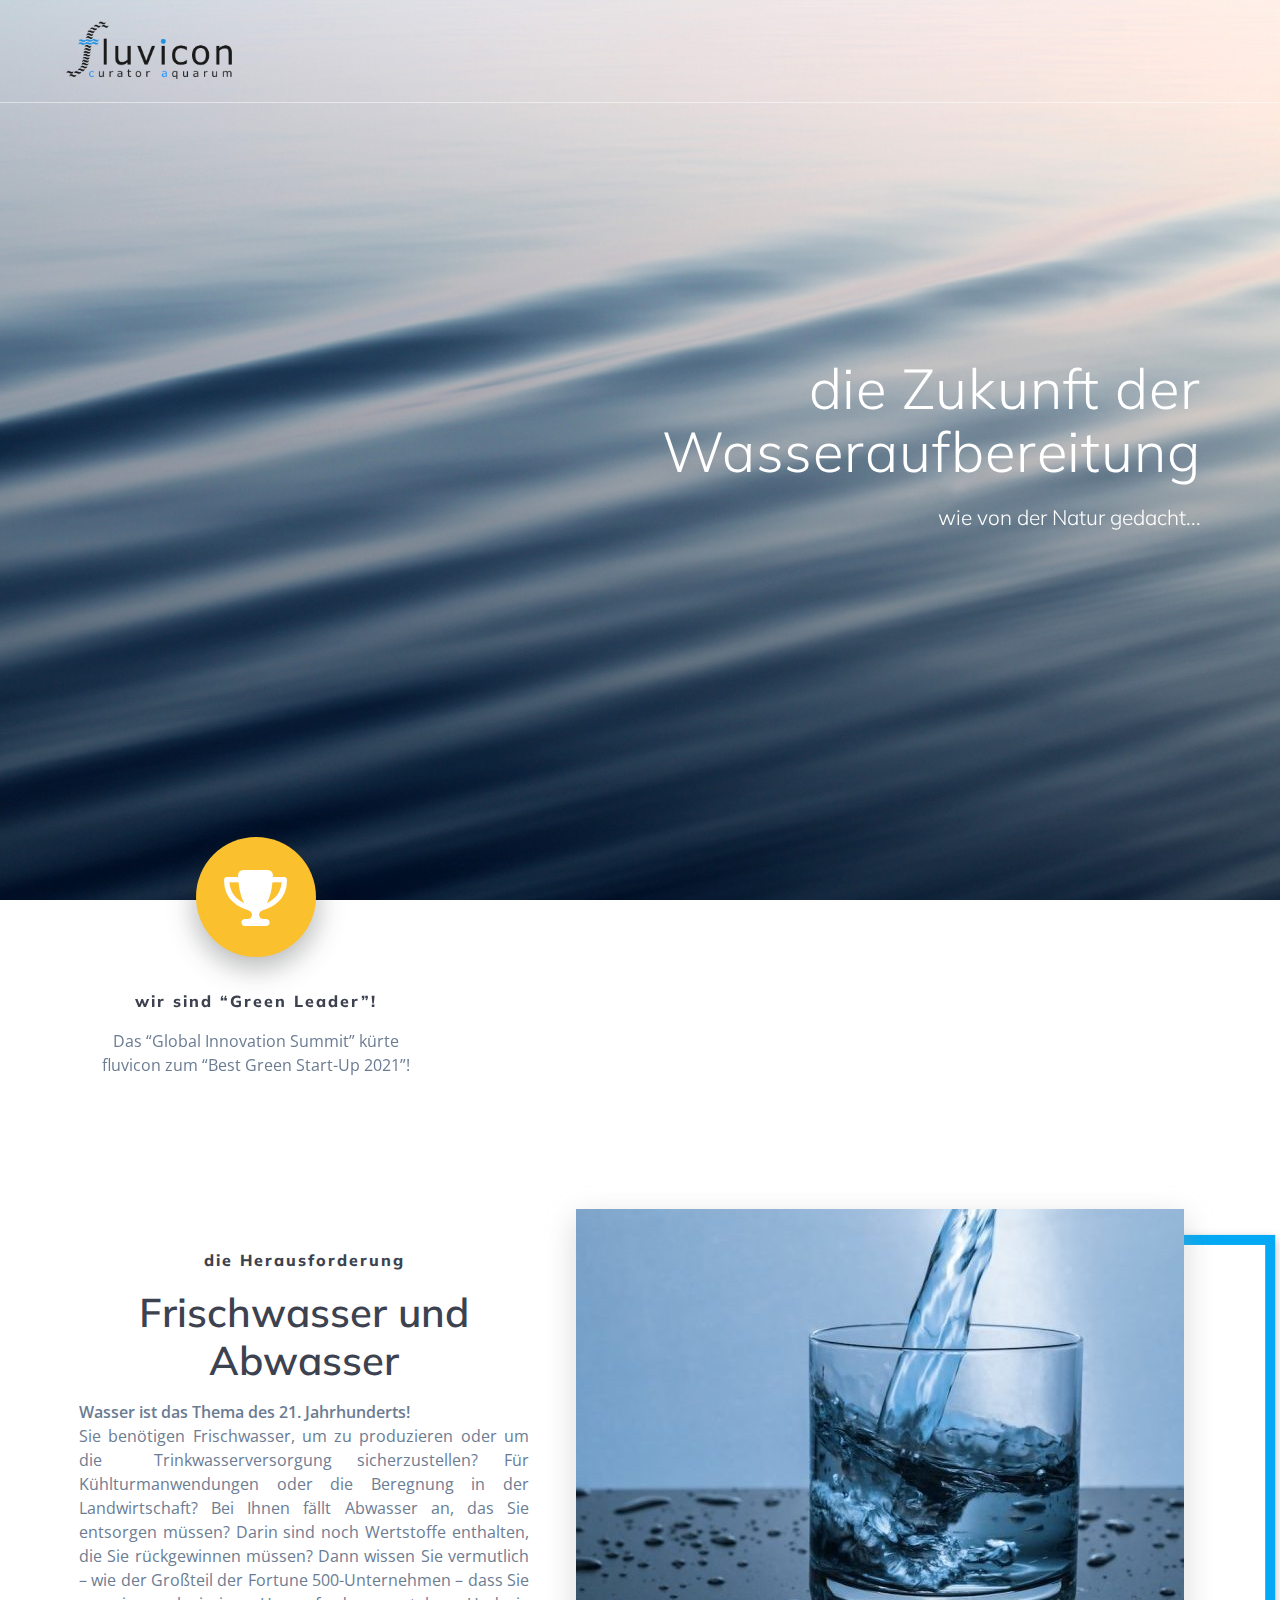
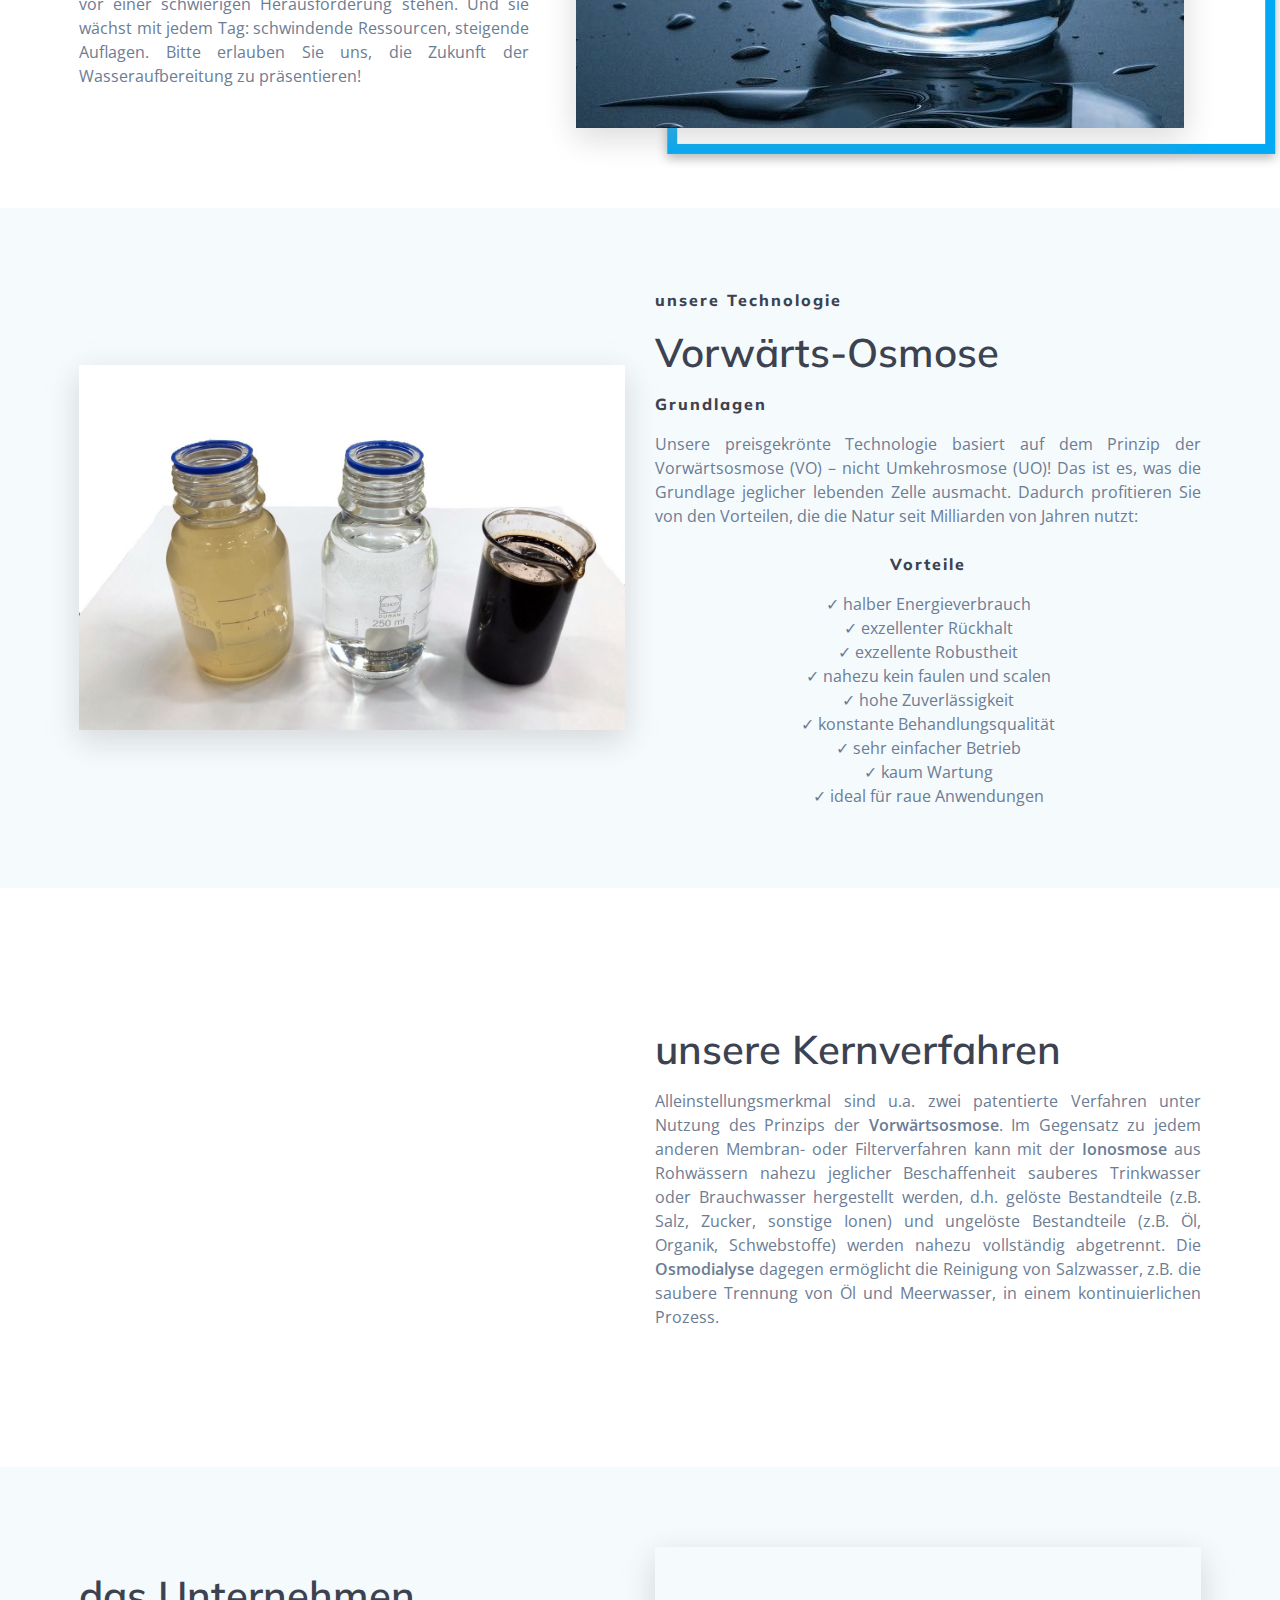
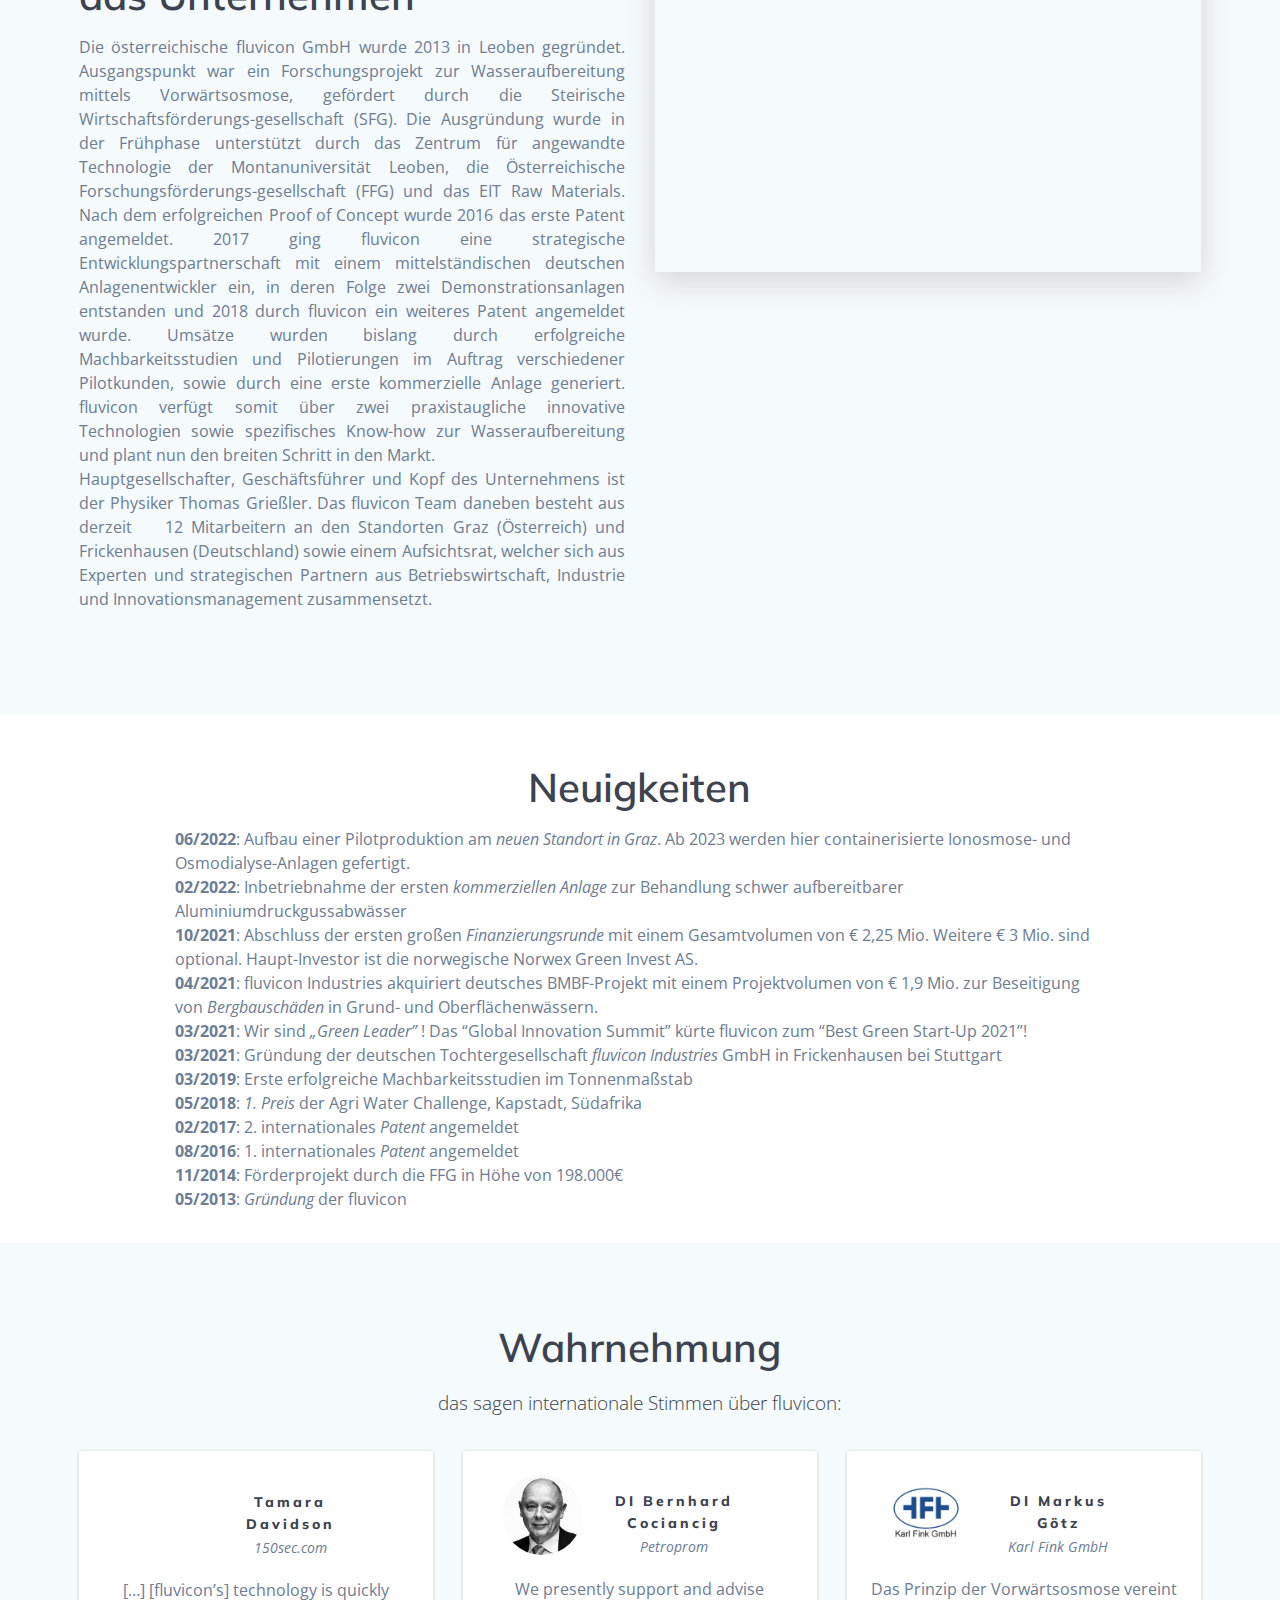
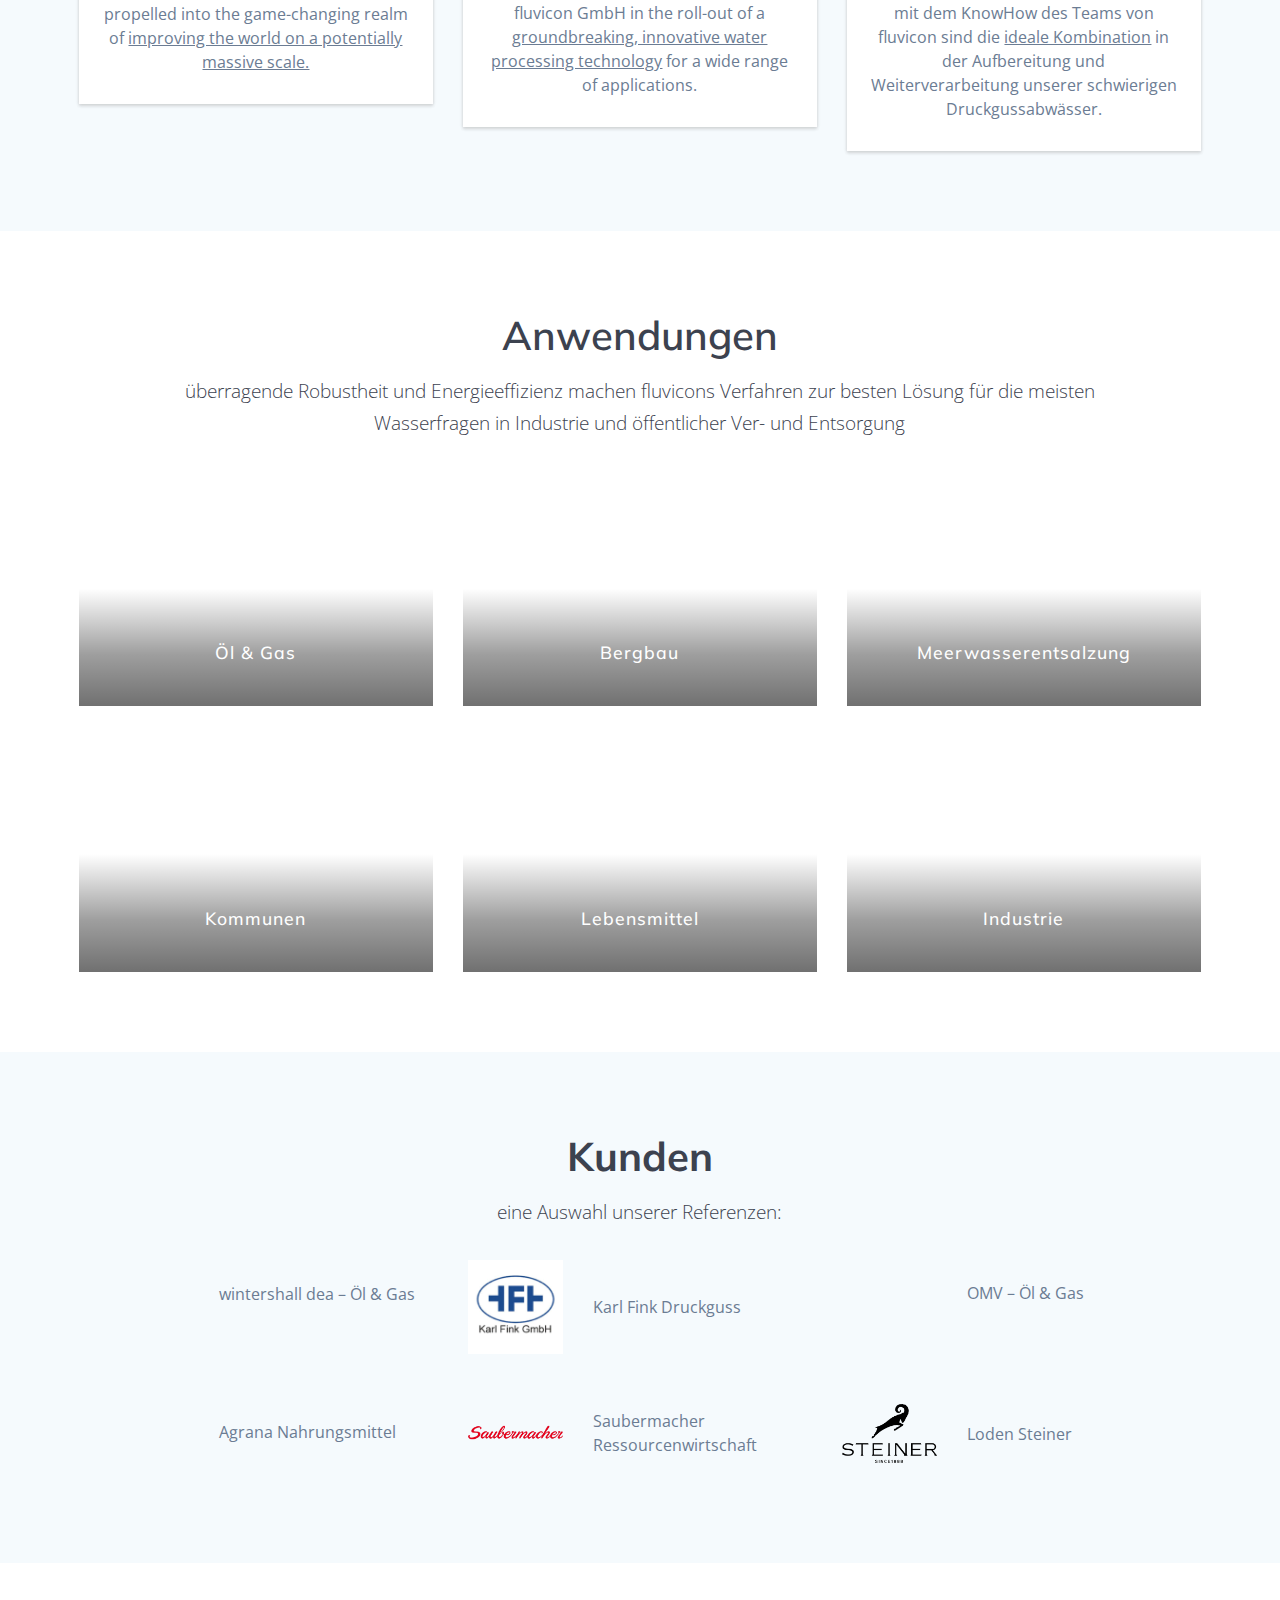
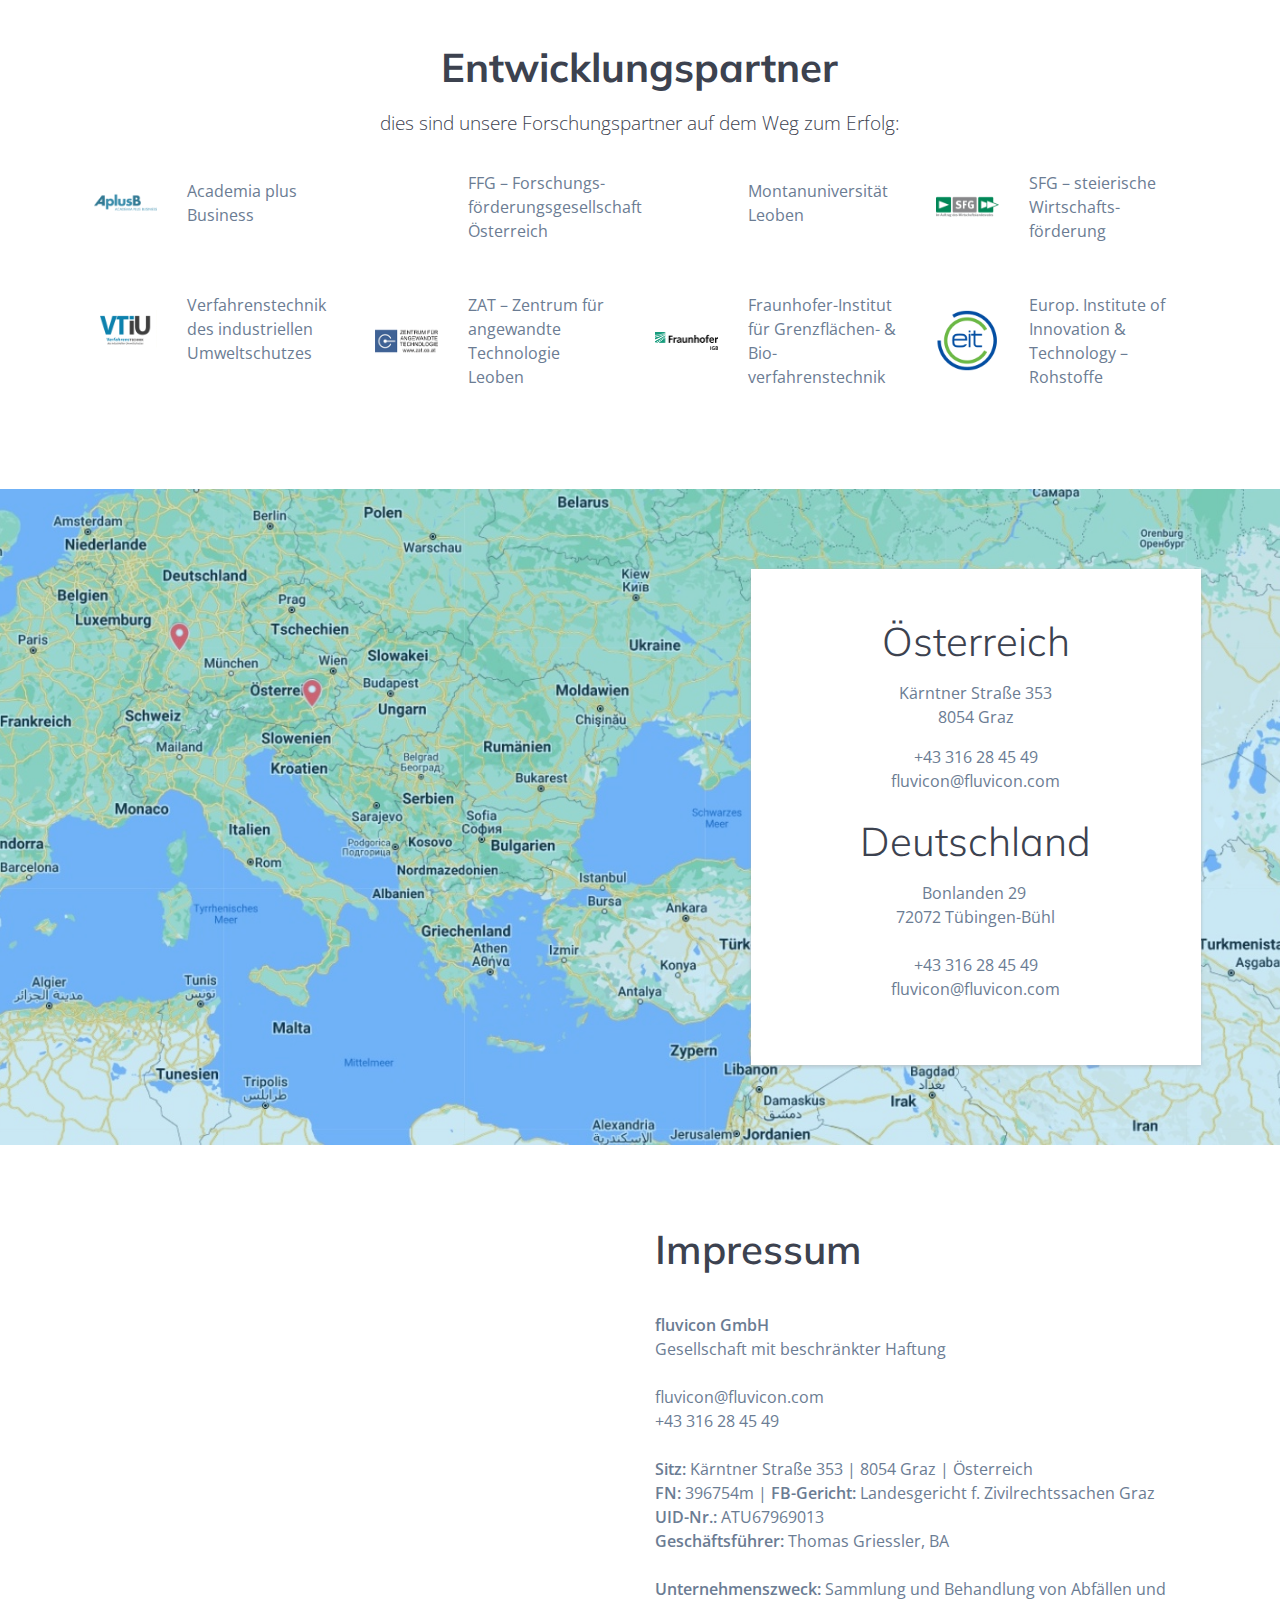
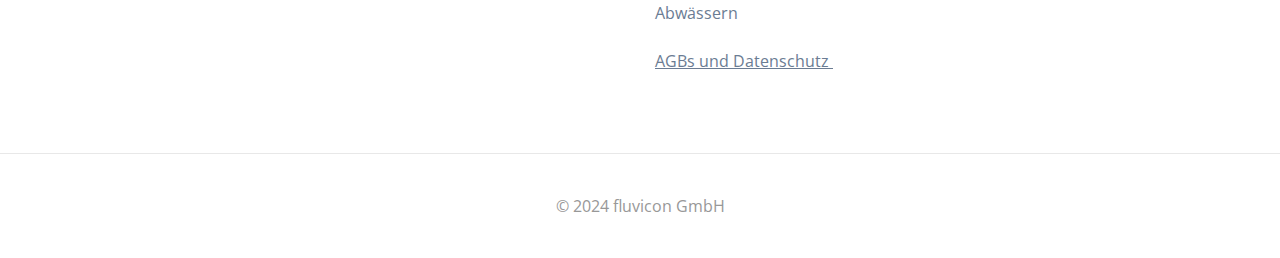
==== commit 4325c1c6: "fixed links and picture format" ====
--- a/index.html
+++ b/index.html
@@ -567,20 +567,13 @@
                                     <div class="card small-padding no-border">
                                         <div class="row middle-xs">
                                             <div class="col-xs-fit col-sm-12 col-md-5">
-                                                <a
-                                                    data-cp-link="1"
-                                                    href="#"
-                                                    target="_self"
-                                                    rel="noopener"
+                                                <img
+                                                    decoding="async"
+                                                    class="round image face"
+                                                    src="BC.jpeg"
+                                                    title="BC"
+                                                    alt=""
                                                 >
-                                                    <img
-                                                        decoding="async"
-                                                        class="round image face"
-                                                        src="BC.jpeg"
-                                                        title="BC"
-                                                        alt=""
-                                                    >
-                                                </a>
                                             </div>
                                             <div class="col-xs-fit col-sm-12 col-md-5 info" data-type="column">
                                                 <h6 class="">DI Bernhard Cociancig</h6>
--- a/style.min.css
+++ b/style.min.css
@@ -1,14 +1,3435 @@
-@charset "UTF-8";#start-resizable-editor-section{display:none}.wp-block-audio{margin:0 0 1em}.wp-block-audio figcaption{margin-top:.5em;margin-bottom:1em}.wp-block-audio audio{width:100%;min-width:300px}.wp-block-button__link{color:#fff;background-color:#32373c;border-radius:9999px;box-shadow:none;cursor:pointer;display:inline-block;font-size:1.125em;padding:calc(.667em + 2px) calc(1.333em + 2px);text-align:center;text-decoration:none;overflow-wrap:break-word;box-sizing:border-box}.wp-block-button__link:active,.wp-block-button__link:focus,.wp-block-button__link:hover,.wp-block-button__link:visited{color:#fff}.wp-block-button__link.aligncenter{text-align:center}.wp-block-button__link.alignright{text-align:right}.wp-block-buttons>.wp-block-button.has-custom-width{max-width:none}.wp-block-buttons>.wp-block-button.has-custom-width .wp-block-button__link{width:100%}.wp-block-buttons>.wp-block-button.has-custom-font-size .wp-block-button__link{font-size:inherit}.wp-block-buttons>.wp-block-button.wp-block-button__width-25{width:calc(25% - .5em)}.wp-block-buttons>.wp-block-button.wp-block-button__width-50{width:calc(50% - .5em)}.wp-block-buttons>.wp-block-button.wp-block-button__width-75{width:calc(75% - .5em)}.wp-block-buttons>.wp-block-button.wp-block-button__width-100{width:calc(100% - .5em)}.wp-block-buttons>.wp-block-button.wp-block-button__width-100:only-child{margin-right:0;width:100%}@supports (column-gap:0.5em){.wp-block-buttons.is-content-justification-right>.wp-block-button.wp-block-button,.wp-block-buttons>.wp-block-button.wp-block-button{margin-right:0;margin-left:0}.wp-block-buttons>.wp-block-button.wp-block-button__width-25{width:calc(25% - .375em)}.wp-block-buttons>.wp-block-button.wp-block-button__width-50{width:calc(50% - .25em)}.wp-block-buttons>.wp-block-button.wp-block-button__width-75{width:calc(75% - .125em)}.wp-block-buttons>.wp-block-button.wp-block-button__width-100{width:auto;flex-basis:100%}}.wp-block-button.is-style-squared,.wp-block-button__link.wp-block-button.is-style-squared{border-radius:0}.wp-block-button.no-border-radius,.wp-block-button__link.no-border-radius{border-radius:0!important}.is-style-outline>.wp-block-button__link,.wp-block-button__link.is-style-outline{border:2px solid;padding:.667em 1.333em}.is-style-outline>.wp-block-button__link:not(.has-text-color),.wp-block-button__link.is-style-outline:not(.has-text-color){color:currentColor}.is-style-outline>.wp-block-button__link:not(.has-background),.wp-block-button__link.is-style-outline:not(.has-background){background-color:transparent}.wp-block-buttons{display:flex;flex-direction:row;flex-wrap:wrap;column-gap:.5em}.wp-block-buttons.is-vertical{flex-direction:column}.wp-block-buttons.is-vertical>.wp-block-button{margin-right:0}.wp-block-buttons.is-vertical>.wp-block-button:last-child{margin-bottom:0}.wp-block-buttons>.wp-block-button{display:inline-block;margin-left:0;margin-right:.5em;margin-bottom:.5em}.wp-block-buttons>.wp-block-button:last-child{margin-right:0}.wp-block-buttons.is-content-justification-left{justify-content:flex-start}.wp-block-buttons.is-content-justification-left.is-vertical{align-items:flex-start}.wp-block-buttons.is-content-justification-center{justify-content:center}.wp-block-buttons.is-content-justification-center.is-vertical{align-items:center}.wp-block-buttons.is-content-justification-right{justify-content:flex-end}.wp-block-buttons.is-content-justification-right>.wp-block-button{margin-left:.5em;margin-right:0}.wp-block-buttons.is-content-justification-right>.wp-block-button:first-child{margin-left:0}.wp-block-buttons.is-content-justification-right.is-vertical{align-items:flex-end}.wp-block-buttons.is-content-justification-space-between{justify-content:space-between}.wp-block-buttons.aligncenter{text-align:center}.wp-block-buttons.alignleft .wp-block-button{margin-left:0;margin-right:.5em}.wp-block-buttons.alignleft .wp-block-button:last-child{margin-right:0}.wp-block-buttons.alignright .wp-block-button{margin-right:0;margin-left:.5em}.wp-block-buttons.alignright .wp-block-button:first-child{margin-left:0}.wp-block-buttons:not(.is-content-justification-space-between,.is-content-justification-right,.is-content-justification-left,.is-content-justification-center) .wp-block-button.aligncenter{margin-left:auto;margin-right:auto;margin-bottom:.5em;width:100%}.wp-block-button.aligncenter,.wp-block-calendar{text-align:center}.wp-block-calendar tbody td,.wp-block-calendar th{padding:.25em;border:1px solid #ddd}.wp-block-calendar tfoot td{border:none}.wp-block-calendar table{width:100%;border-collapse:collapse}.wp-block-calendar table th{font-weight:400;background:#ddd}.wp-block-calendar a{text-decoration:underline}.wp-block-calendar table caption,.wp-block-calendar table tbody{color:#40464d}.wp-block-categories.alignleft{margin-right:2em}.wp-block-categories.alignright{margin-left:2em}.wp-block-code code{display:block;white-space:pre-wrap;overflow-wrap:break-word}.wp-block-columns{display:flex;margin-bottom:1.75em;box-sizing:border-box;flex-wrap:wrap}@media (min-width:782px){.wp-block-columns{flex-wrap:nowrap}}.wp-block-columns.has-background{padding:1.25em 2.375em}.wp-block-columns.are-vertically-aligned-top{align-items:flex-start}.wp-block-columns.are-vertically-aligned-center{align-items:center}.wp-block-columns.are-vertically-aligned-bottom{align-items:flex-end}.wp-block-column{flex-grow:1;min-width:0;word-break:break-word;overflow-wrap:break-word}@media (max-width:599px){.wp-block-column{flex-basis:100%!important}}@media (min-width:600px) and (max-width:781px){.wp-block-column:not(:only-child){flex-basis:calc(50% - 1em)!important;flex-grow:0}.wp-block-column:nth-child(2n){margin-left:2em}}@media (min-width:782px){.wp-block-column{flex-basis:0;flex-grow:1}.wp-block-column[style*=flex-basis]{flex-grow:0}.wp-block-column:not(:first-child){margin-left:2em}}.wp-block-column.is-vertically-aligned-top{align-self:flex-start}.wp-block-column.is-vertically-aligned-center{align-self:center}.wp-block-column.is-vertically-aligned-bottom{align-self:flex-end}.wp-block-column.is-vertically-aligned-bottom,.wp-block-column.is-vertically-aligned-center,.wp-block-column.is-vertically-aligned-top{width:100%}.wp-block-cover,.wp-block-cover-image{position:relative;background-size:cover;background-position:50%;min-height:430px;width:100%;display:flex;justify-content:center;align-items:center;padding:1em;box-sizing:border-box}.wp-block-cover-image.has-parallax,.wp-block-cover.has-parallax{background-attachment:fixed}@supports (-webkit-overflow-scrolling:touch){.wp-block-cover-image.has-parallax,.wp-block-cover.has-parallax{background-attachment:scroll}}@media (prefers-reduced-motion:reduce){.wp-block-cover-image.has-parallax,.wp-block-cover.has-parallax{background-attachment:scroll}}.wp-block-cover-image.is-repeated,.wp-block-cover.is-repeated{background-repeat:repeat;background-size:auto}.wp-block-cover-image.has-background-dim:not([class*=-background-color]),.wp-block-cover.has-background-dim:not([class*=-background-color]){background-color:#000}.wp-block-cover-image.has-background-dim:before,.wp-block-cover.has-background-dim:before{content:"";background-color:inherit}.wp-block-cover-image.has-background-dim:not(.has-background-gradient):before,.wp-block-cover-image .wp-block-cover__gradient-background,.wp-block-cover.has-background-dim:not(.has-background-gradient):before,.wp-block-cover .wp-block-cover__gradient-background{position:absolute;top:0;left:0;bottom:0;right:0;z-index:1;opacity:.5}.wp-block-cover-image.has-background-dim.has-background-dim-10 .wp-block-cover__gradient-background,.wp-block-cover-image.has-background-dim.has-background-dim-10:not(.has-background-gradient):before,.wp-block-cover.has-background-dim.has-background-dim-10 .wp-block-cover__gradient-background,.wp-block-cover.has-background-dim.has-background-dim-10:not(.has-background-gradient):before{opacity:.1}.wp-block-cover-image.has-background-dim.has-background-dim-20 .wp-block-cover__gradient-background,.wp-block-cover-image.has-background-dim.has-background-dim-20:not(.has-background-gradient):before,.wp-block-cover.has-background-dim.has-background-dim-20 .wp-block-cover__gradient-background,.wp-block-cover.has-background-dim.has-background-dim-20:not(.has-background-gradient):before{opacity:.2}.wp-block-cover-image.has-background-dim.has-background-dim-30 .wp-block-cover__gradient-background,.wp-block-cover-image.has-background-dim.has-background-dim-30:not(.has-background-gradient):before,.wp-block-cover.has-background-dim.has-background-dim-30 .wp-block-cover__gradient-background,.wp-block-cover.has-background-dim.has-background-dim-30:not(.has-background-gradient):before{opacity:.3}.wp-block-cover-image.has-background-dim.has-background-dim-40 .wp-block-cover__gradient-background,.wp-block-cover-image.has-background-dim.has-background-dim-40:not(.has-background-gradient):before,.wp-block-cover.has-background-dim.has-background-dim-40 .wp-block-cover__gradient-background,.wp-block-cover.has-background-dim.has-background-dim-40:not(.has-background-gradient):before{opacity:.4}.wp-block-cover-image.has-background-dim.has-background-dim-50 .wp-block-cover__gradient-background,.wp-block-cover-image.has-background-dim.has-background-dim-50:not(.has-background-gradient):before,.wp-block-cover.has-background-dim.has-background-dim-50 .wp-block-cover__gradient-background,.wp-block-cover.has-background-dim.has-background-dim-50:not(.has-background-gradient):before{opacity:.5}.wp-block-cover-image.has-background-dim.has-background-dim-60 .wp-block-cover__gradient-background,.wp-block-cover-image.has-background-dim.has-background-dim-60:not(.has-background-gradient):before,.wp-block-cover.has-background-dim.has-background-dim-60 .wp-block-cover__gradient-background,.wp-block-cover.has-background-dim.has-background-dim-60:not(.has-background-gradient):before{opacity:.6}.wp-block-cover-image.has-background-dim.has-background-dim-70 .wp-block-cover__gradient-background,.wp-block-cover-image.has-background-dim.has-background-dim-70:not(.has-background-gradient):before,.wp-block-cover.has-background-dim.has-background-dim-70 .wp-block-cover__gradient-background,.wp-block-cover.has-background-dim.has-background-dim-70:not(.has-background-gradient):before{opacity:.7}.wp-block-cover-image.has-background-dim.has-background-dim-80 .wp-block-cover__gradient-background,.wp-block-cover-image.has-background-dim.has-background-dim-80:not(.has-background-gradient):before,.wp-block-cover.has-background-dim.has-background-dim-80 .wp-block-cover__gradient-background,.wp-block-cover.has-background-dim.has-background-dim-80:not(.has-background-gradient):before{opacity:.8}.wp-block-cover-image.has-background-dim.has-background-dim-90 .wp-block-cover__gradient-background,.wp-block-cover-image.has-background-dim.has-background-dim-90:not(.has-background-gradient):before,.wp-block-cover.has-background-dim.has-background-dim-90 .wp-block-cover__gradient-background,.wp-block-cover.has-background-dim.has-background-dim-90:not(.has-background-gradient):before{opacity:.9}.wp-block-cover-image.has-background-dim.has-background-dim-100 .wp-block-cover__gradient-background,.wp-block-cover-image.has-background-dim.has-background-dim-100:not(.has-background-gradient):before,.wp-block-cover.has-background-dim.has-background-dim-100 .wp-block-cover__gradient-background,.wp-block-cover.has-background-dim.has-background-dim-100:not(.has-background-gradient):before{opacity:1}.wp-block-cover-image.alignleft,.wp-block-cover-image.alignright,.wp-block-cover.alignleft,.wp-block-cover.alignright{max-width:420px;width:100%}.wp-block-cover-image:after,.wp-block-cover:after{display:block;content:"";font-size:0;min-height:inherit}@supports (position:sticky){.wp-block-cover-image:after,.wp-block-cover:after{content:none}}.wp-block-cover-image.aligncenter,.wp-block-cover-image.alignleft,.wp-block-cover-image.alignright,.wp-block-cover.aligncenter,.wp-block-cover.alignleft,.wp-block-cover.alignright{display:flex}.wp-block-cover-image .wp-block-cover__inner-container,.wp-block-cover .wp-block-cover__inner-container{width:100%;z-index:1;color:#fff}.wp-block-cover-image h1:not(.has-text-color),.wp-block-cover-image h2:not(.has-text-color),.wp-block-cover-image h3:not(.has-text-color),.wp-block-cover-image h4:not(.has-text-color),.wp-block-cover-image h5:not(.has-text-color),.wp-block-cover-image h6:not(.has-text-color),.wp-block-cover-image p:not(.has-text-color),.wp-block-cover h1:not(.has-text-color),.wp-block-cover h2:not(.has-text-color),.wp-block-cover h3:not(.has-text-color),.wp-block-cover h4:not(.has-text-color),.wp-block-cover h5:not(.has-text-color),.wp-block-cover h6:not(.has-text-color),.wp-block-cover p:not(.has-text-color){color:inherit}.wp-block-cover-image.is-position-top-left,.wp-block-cover.is-position-top-left{align-items:flex-start;justify-content:flex-start}.wp-block-cover-image.is-position-top-center,.wp-block-cover.is-position-top-center{align-items:flex-start;justify-content:center}.wp-block-cover-image.is-position-top-right,.wp-block-cover.is-position-top-right{align-items:flex-start;justify-content:flex-end}.wp-block-cover-image.is-position-center-left,.wp-block-cover.is-position-center-left{align-items:center;justify-content:flex-start}.wp-block-cover-image.is-position-center-center,.wp-block-cover.is-position-center-center{align-items:center;justify-content:center}.wp-block-cover-image.is-position-center-right,.wp-block-cover.is-position-center-right{align-items:center;justify-content:flex-end}.wp-block-cover-image.is-position-bottom-left,.wp-block-cover.is-position-bottom-left{align-items:flex-end;justify-content:flex-start}.wp-block-cover-image.is-position-bottom-center,.wp-block-cover.is-position-bottom-center{align-items:flex-end;justify-content:center}.wp-block-cover-image.is-position-bottom-right,.wp-block-cover.is-position-bottom-right{align-items:flex-end;justify-content:flex-end}.wp-block-cover-image.has-custom-content-position.has-custom-content-position .wp-block-cover__inner-container,.wp-block-cover.has-custom-content-position.has-custom-content-position .wp-block-cover__inner-container{margin:0;width:auto}.wp-block-cover-image img.wp-block-cover__image-background,.wp-block-cover-image video.wp-block-cover__video-background,.wp-block-cover img.wp-block-cover__image-background,.wp-block-cover video.wp-block-cover__video-background{position:absolute;top:0;left:0;right:0;bottom:0;margin:0;padding:0;width:100%;height:100%;max-width:none;max-height:none;-o-object-fit:cover;object-fit:cover;outline:none;border:none;box-shadow:none}.wp-block-cover__image-background,.wp-block-cover__video-background{z-index:0}.wp-block-cover-image-text,.wp-block-cover-image-text a,.wp-block-cover-image-text a:active,.wp-block-cover-image-text a:focus,.wp-block-cover-image-text a:hover,.wp-block-cover-text,.wp-block-cover-text a,.wp-block-cover-text a:active,.wp-block-cover-text a:focus,.wp-block-cover-text a:hover,section.wp-block-cover-image h2,section.wp-block-cover-image h2 a,section.wp-block-cover-image h2 a:active,section.wp-block-cover-image h2 a:focus,section.wp-block-cover-image h2 a:hover{color:#fff}.wp-block-cover-image .wp-block-cover.has-left-content{justify-content:flex-start}.wp-block-cover-image .wp-block-cover.has-right-content{justify-content:flex-end}.wp-block-cover-image.has-left-content .wp-block-cover-image-text,.wp-block-cover.has-left-content .wp-block-cover-text,section.wp-block-cover-image.has-left-content>h2{margin-left:0;text-align:left}.wp-block-cover-image.has-right-content .wp-block-cover-image-text,.wp-block-cover.has-right-content .wp-block-cover-text,section.wp-block-cover-image.has-right-content>h2{margin-right:0;text-align:right}.wp-block-cover-image .wp-block-cover-image-text,.wp-block-cover .wp-block-cover-text,section.wp-block-cover-image>h2{font-size:2em;line-height:1.25;z-index:1;margin-bottom:0;max-width:840px;padding:.44em;text-align:center}.wp-block-embed.alignleft,.wp-block-embed.alignright,.wp-block[data-align=left]>[data-type="core/embed"],.wp-block[data-align=right]>[data-type="core/embed"]{max-width:360px;width:100%}.wp-block-embed.alignleft .wp-block-embed__wrapper,.wp-block-embed.alignright .wp-block-embed__wrapper,.wp-block[data-align=left]>[data-type="core/embed"] .wp-block-embed__wrapper,.wp-block[data-align=right]>[data-type="core/embed"] .wp-block-embed__wrapper{min-width:280px}.wp-block-cover .wp-block-embed{min-width:320px;min-height:240px}.wp-block-embed{margin:0 0 1em}.wp-block-embed figcaption{margin-top:.5em;margin-bottom:1em}.wp-block-embed iframe{max-width:100%}.wp-block-embed__wrapper{position:relative}.wp-embed-responsive .wp-has-aspect-ratio .wp-block-embed__wrapper:before{content:"";display:block;padding-top:50%}.wp-embed-responsive .wp-has-aspect-ratio iframe{position:absolute;top:0;right:0;bottom:0;left:0;height:100%;width:100%}.wp-embed-responsive .wp-embed-aspect-21-9 .wp-block-embed__wrapper:before{padding-top:42.85%}.wp-embed-responsive .wp-embed-aspect-18-9 .wp-block-embed__wrapper:before{padding-top:50%}.wp-embed-responsive .wp-embed-aspect-16-9 .wp-block-embed__wrapper:before{padding-top:56.25%}.wp-embed-responsive .wp-embed-aspect-4-3 .wp-block-embed__wrapper:before{padding-top:75%}.wp-embed-responsive .wp-embed-aspect-1-1 .wp-block-embed__wrapper:before{padding-top:100%}.wp-embed-responsive .wp-embed-aspect-9-16 .wp-block-embed__wrapper:before{padding-top:177.77%}.wp-embed-responsive .wp-embed-aspect-1-2 .wp-block-embed__wrapper:before{padding-top:200%}.wp-block-file{margin-bottom:1.5em}.wp-block-file.aligncenter{text-align:center}.wp-block-file.alignright{text-align:right}.wp-block-file .wp-block-file__embed{margin-bottom:1em}.wp-block-file .wp-block-file__button{background:#32373c;border-radius:2em;color:#fff;font-size:.8em;padding:.5em 1em}.wp-block-file a.wp-block-file__button{text-decoration:none}.wp-block-file a.wp-block-file__button:active,.wp-block-file a.wp-block-file__button:focus,.wp-block-file a.wp-block-file__button:hover,.wp-block-file a.wp-block-file__button:visited{box-shadow:none;color:#fff;opacity:.85;text-decoration:none}.wp-block-file *+.wp-block-file__button{margin-left:.75em}.blocks-gallery-grid,.wp-block-gallery{display:flex;flex-wrap:wrap;list-style-type:none;padding:0;margin:0}.blocks-gallery-grid .blocks-gallery-image,.blocks-gallery-grid .blocks-gallery-item,.wp-block-gallery .blocks-gallery-image,.wp-block-gallery .blocks-gallery-item{margin:0 1em 1em 0;display:flex;flex-grow:1;flex-direction:column;justify-content:center;position:relative;align-self:flex-start;width:calc(50% - 1em)}.blocks-gallery-grid .blocks-gallery-image:nth-of-type(2n),.blocks-gallery-grid .blocks-gallery-item:nth-of-type(2n),.wp-block-gallery .blocks-gallery-image:nth-of-type(2n),.wp-block-gallery .blocks-gallery-item:nth-of-type(2n){margin-right:0}.blocks-gallery-grid .blocks-gallery-image figure,.blocks-gallery-grid .blocks-gallery-item figure,.wp-block-gallery .blocks-gallery-image figure,.wp-block-gallery .blocks-gallery-item figure{margin:0;height:100%}@supports (position:sticky){.blocks-gallery-grid .blocks-gallery-image figure,.blocks-gallery-grid .blocks-gallery-item figure,.wp-block-gallery .blocks-gallery-image figure,.wp-block-gallery .blocks-gallery-item figure{display:flex;align-items:flex-end;justify-content:flex-start}}.blocks-gallery-grid .blocks-gallery-image img,.blocks-gallery-grid .blocks-gallery-item img,.wp-block-gallery .blocks-gallery-image img,.wp-block-gallery .blocks-gallery-item img{display:block;max-width:100%;height:auto;width:100%}@supports (position:sticky){.blocks-gallery-grid .blocks-gallery-image img,.blocks-gallery-grid .blocks-gallery-item img,.wp-block-gallery .blocks-gallery-image img,.wp-block-gallery .blocks-gallery-item img{width:auto}}.blocks-gallery-grid .blocks-gallery-image figcaption,.blocks-gallery-grid .blocks-gallery-item figcaption,.wp-block-gallery .blocks-gallery-image figcaption,.wp-block-gallery .blocks-gallery-item figcaption{position:absolute;bottom:0;width:100%;max-height:100%;overflow:auto;padding:3em .77em .7em;color:#fff;text-align:center;font-size:.8em;background:linear-gradient(0deg,rgba(0,0,0,.7),rgba(0,0,0,.3) 70%,transparent);box-sizing:border-box;margin:0}.blocks-gallery-grid .blocks-gallery-image figcaption img,.blocks-gallery-grid .blocks-gallery-item figcaption img,.wp-block-gallery .blocks-gallery-image figcaption img,.wp-block-gallery .blocks-gallery-item figcaption img{display:inline}.blocks-gallery-grid figcaption,.wp-block-gallery figcaption{flex-grow:1}.blocks-gallery-grid.is-cropped .blocks-gallery-image,.blocks-gallery-grid.is-cropped .blocks-gallery-item,.wp-block-gallery.is-cropped .blocks-gallery-image,.wp-block-gallery.is-cropped .blocks-gallery-item{align-self:inherit}.blocks-gallery-grid.is-cropped .blocks-gallery-image a,.blocks-gallery-grid.is-cropped .blocks-gallery-image img,.blocks-gallery-grid.is-cropped .blocks-gallery-item a,.blocks-gallery-grid.is-cropped .blocks-gallery-item img,.wp-block-gallery.is-cropped .blocks-gallery-image a,.wp-block-gallery.is-cropped .blocks-gallery-image img,.wp-block-gallery.is-cropped .blocks-gallery-item a,.wp-block-gallery.is-cropped .blocks-gallery-item img{width:100%}@supports (position:sticky){.blocks-gallery-grid.is-cropped .blocks-gallery-image a,.blocks-gallery-grid.is-cropped .blocks-gallery-image img,.blocks-gallery-grid.is-cropped .blocks-gallery-item a,.blocks-gallery-grid.is-cropped .blocks-gallery-item img,.wp-block-gallery.is-cropped .blocks-gallery-image a,.wp-block-gallery.is-cropped .blocks-gallery-image img,.wp-block-gallery.is-cropped .blocks-gallery-item a,.wp-block-gallery.is-cropped .blocks-gallery-item img{height:100%;flex:1;-o-object-fit:cover;object-fit:cover}}.blocks-gallery-grid.columns-1 .blocks-gallery-image,.blocks-gallery-grid.columns-1 .blocks-gallery-item,.wp-block-gallery.columns-1 .blocks-gallery-image,.wp-block-gallery.columns-1 .blocks-gallery-item{width:100%;margin-right:0}@media (min-width:600px){.blocks-gallery-grid.columns-3 .blocks-gallery-image,.blocks-gallery-grid.columns-3 .blocks-gallery-item,.wp-block-gallery.columns-3 .blocks-gallery-image,.wp-block-gallery.columns-3 .blocks-gallery-item{width:calc(33.33333% - .66667em);margin-right:1em}.blocks-gallery-grid.columns-4 .blocks-gallery-image,.blocks-gallery-grid.columns-4 .blocks-gallery-item,.wp-block-gallery.columns-4 .blocks-gallery-image,.wp-block-gallery.columns-4 .blocks-gallery-item{width:calc(25% - .75em);margin-right:1em}.blocks-gallery-grid.columns-5 .blocks-gallery-image,.blocks-gallery-grid.columns-5 .blocks-gallery-item,.wp-block-gallery.columns-5 .blocks-gallery-image,.wp-block-gallery.columns-5 .blocks-gallery-item{width:calc(20% - .8em);margin-right:1em}.blocks-gallery-grid.columns-6 .blocks-gallery-image,.blocks-gallery-grid.columns-6 .blocks-gallery-item,.wp-block-gallery.columns-6 .blocks-gallery-image,.wp-block-gallery.columns-6 .blocks-gallery-item{width:calc(16.66667% - .83333em);margin-right:1em}.blocks-gallery-grid.columns-7 .blocks-gallery-image,.blocks-gallery-grid.columns-7 .blocks-gallery-item,.wp-block-gallery.columns-7 .blocks-gallery-image,.wp-block-gallery.columns-7 .blocks-gallery-item{width:calc(14.28571% - .85714em);margin-right:1em}.blocks-gallery-grid.columns-8 .blocks-gallery-image,.blocks-gallery-grid.columns-8 .blocks-gallery-item,.wp-block-gallery.columns-8 .blocks-gallery-image,.wp-block-gallery.columns-8 .blocks-gallery-item{width:calc(12.5% - .875em);margin-right:1em}.blocks-gallery-grid.columns-1 .blocks-gallery-image:nth-of-type(1n),.blocks-gallery-grid.columns-1 .blocks-gallery-item:nth-of-type(1n),.blocks-gallery-grid.columns-2 .blocks-gallery-image:nth-of-type(2n),.blocks-gallery-grid.columns-2 .blocks-gallery-item:nth-of-type(2n),.blocks-gallery-grid.columns-3 .blocks-gallery-image:nth-of-type(3n),.blocks-gallery-grid.columns-3 .blocks-gallery-item:nth-of-type(3n),.blocks-gallery-grid.columns-4 .blocks-gallery-image:nth-of-type(4n),.blocks-gallery-grid.columns-4 .blocks-gallery-item:nth-of-type(4n),.blocks-gallery-grid.columns-5 .blocks-gallery-image:nth-of-type(5n),.blocks-gallery-grid.columns-5 .blocks-gallery-item:nth-of-type(5n),.blocks-gallery-grid.columns-6 .blocks-gallery-image:nth-of-type(6n),.blocks-gallery-grid.columns-6 .blocks-gallery-item:nth-of-type(6n),.blocks-gallery-grid.columns-7 .blocks-gallery-image:nth-of-type(7n),.blocks-gallery-grid.columns-7 .blocks-gallery-item:nth-of-type(7n),.blocks-gallery-grid.columns-8 .blocks-gallery-image:nth-of-type(8n),.blocks-gallery-grid.columns-8 .blocks-gallery-item:nth-of-type(8n),.wp-block-gallery.columns-1 .blocks-gallery-image:nth-of-type(1n),.wp-block-gallery.columns-1 .blocks-gallery-item:nth-of-type(1n),.wp-block-gallery.columns-2 .blocks-gallery-image:nth-of-type(2n),.wp-block-gallery.columns-2 .blocks-gallery-item:nth-of-type(2n),.wp-block-gallery.columns-3 .blocks-gallery-image:nth-of-type(3n),.wp-block-gallery.columns-3 .blocks-gallery-item:nth-of-type(3n),.wp-block-gallery.columns-4 .blocks-gallery-image:nth-of-type(4n),.wp-block-gallery.columns-4 .blocks-gallery-item:nth-of-type(4n),.wp-block-gallery.columns-5 .blocks-gallery-image:nth-of-type(5n),.wp-block-gallery.columns-5 .blocks-gallery-item:nth-of-type(5n),.wp-block-gallery.columns-6 .blocks-gallery-image:nth-of-type(6n),.wp-block-gallery.columns-6 .blocks-gallery-item:nth-of-type(6n),.wp-block-gallery.columns-7 .blocks-gallery-image:nth-of-type(7n),.wp-block-gallery.columns-7 .blocks-gallery-item:nth-of-type(7n),.wp-block-gallery.columns-8 .blocks-gallery-image:nth-of-type(8n),.wp-block-gallery.columns-8 .blocks-gallery-item:nth-of-type(8n){margin-right:0}}.blocks-gallery-grid .blocks-gallery-image:last-child,.blocks-gallery-grid .blocks-gallery-item:last-child,.wp-block-gallery .blocks-gallery-image:last-child,.wp-block-gallery .blocks-gallery-item:last-child{margin-right:0}.blocks-gallery-grid.alignleft,.blocks-gallery-grid.alignright,.wp-block-gallery.alignleft,.wp-block-gallery.alignright{max-width:420px;width:100%}.blocks-gallery-grid.aligncenter .blocks-gallery-item figure,.wp-block-gallery.aligncenter .blocks-gallery-item figure{justify-content:center}.wp-block-group{box-sizing:border-box}h1.has-background,h2.has-background,h3.has-background,h4.has-background,h5.has-background,h6.has-background{padding:1.25em 2.375em}.wp-block-image{margin:0 0 1em}.wp-block-image img{max-width:100%}.wp-block-image:not(.is-style-rounded) img{border-radius:inherit}.wp-block-image.aligncenter{text-align:center}.wp-block-image.alignfull img,.wp-block-image.alignwide img{width:100%}.wp-block-image .aligncenter,.wp-block-image .alignleft,.wp-block-image .alignright{display:table}.wp-block-image .aligncenter>figcaption,.wp-block-image .alignleft>figcaption,.wp-block-image .alignright>figcaption{display:table-caption;caption-side:bottom}.wp-block-image .alignleft{float:left;margin:.5em 1em .5em 0}.wp-block-image .alignright{float:right;margin:.5em 0 .5em 1em}.wp-block-image .aligncenter{margin-left:auto;margin-right:auto}.wp-block-image figcaption{margin-top:.5em;margin-bottom:1em}.wp-block-image.is-style-circle-mask img,.wp-block-image.is-style-rounded img{border-radius:9999px}@supports ((-webkit-mask-image:none) or (mask-image:none)) or (-webkit-mask-image:none){.wp-block-image.is-style-circle-mask img{-webkit-mask-image:url('data:image/svg+xml;utf8,<svg viewBox="0 0 100 100" xmlns="http://www.w3.org/2000/svg"><circle cx="50" cy="50" r="50"/></svg>');mask-image:url('data:image/svg+xml;utf8,<svg viewBox="0 0 100 100" xmlns="http://www.w3.org/2000/svg"><circle cx="50" cy="50" r="50"/></svg>');mask-mode:alpha;-webkit-mask-repeat:no-repeat;mask-repeat:no-repeat;-webkit-mask-size:contain;mask-size:contain;-webkit-mask-position:center;mask-position:center;border-radius:0}}.wp-block-image figure{margin:0}ol.wp-block-latest-comments{margin-left:0}.wp-block-latest-comments .wp-block-latest-comments{padding-left:0}.wp-block-latest-comments__comment{line-height:1.1;list-style:none;margin-bottom:1em}.has-avatars .wp-block-latest-comments__comment{min-height:2.25em;list-style:none}.has-avatars .wp-block-latest-comments__comment .wp-block-latest-comments__comment-excerpt,.has-avatars .wp-block-latest-comments__comment .wp-block-latest-comments__comment-meta{margin-left:3.25em}.has-dates .wp-block-latest-comments__comment,.has-excerpts .wp-block-latest-comments__comment{line-height:1.5}.wp-block-latest-comments__comment-excerpt p{font-size:.875em;line-height:1.8;margin:.36em 0 1.4em}.wp-block-latest-comments__comment-date{display:block;font-size:.75em}.wp-block-latest-comments .avatar,.wp-block-latest-comments__comment-avatar{border-radius:1.5em;display:block;float:left;height:2.5em;margin-right:.75em;width:2.5em}.wp-block-latest-posts.alignleft{margin-right:2em}.wp-block-latest-posts.alignright{margin-left:2em}.wp-block-latest-posts.wp-block-latest-posts__list{list-style:none;padding-left:0}.wp-block-latest-posts.wp-block-latest-posts__list li{clear:both}.wp-block-latest-posts.is-grid{display:flex;flex-wrap:wrap;padding:0}.wp-block-latest-posts.is-grid li{margin:0 1.25em 1.25em 0;width:100%}@media (min-width:600px){.wp-block-latest-posts.columns-2 li{width:calc(50% - .625em)}.wp-block-latest-posts.columns-2 li:nth-child(2n){margin-right:0}.wp-block-latest-posts.columns-3 li{width:calc(33.33333% - .83333em)}.wp-block-latest-posts.columns-3 li:nth-child(3n){margin-right:0}.wp-block-latest-posts.columns-4 li{width:calc(25% - .9375em)}.wp-block-latest-posts.columns-4 li:nth-child(4n){margin-right:0}.wp-block-latest-posts.columns-5 li{width:calc(20% - 1em)}.wp-block-latest-posts.columns-5 li:nth-child(5n){margin-right:0}.wp-block-latest-posts.columns-6 li{width:calc(16.66667% - 1.04167em)}.wp-block-latest-posts.columns-6 li:nth-child(6n){margin-right:0}}.wp-block-latest-posts__post-author,.wp-block-latest-posts__post-date{display:block;color:#555;font-size:.8125em}.wp-block-latest-posts__post-excerpt{margin-top:.5em;margin-bottom:1em}.wp-block-latest-posts__featured-image a{display:inline-block}.wp-block-latest-posts__featured-image img{height:auto;width:auto;max-width:100%}.wp-block-latest-posts__featured-image.alignleft{margin-right:1em}.wp-block-latest-posts__featured-image.alignright{margin-left:1em}.wp-block-latest-posts__featured-image.aligncenter{margin-bottom:1em;text-align:center}.block-editor-image-alignment-control__row .components-base-control__field{display:flex;justify-content:space-between;align-items:center}.block-editor-image-alignment-control__row .components-base-control__field .components-base-control__label{margin-bottom:0}ol.has-background,ul.has-background{padding:1.25em 2.375em}.wp-block-media-text{
-  /*!rtl:begin:ignore*/direction:ltr;
-  /*!rtl:end:ignore*/display:grid;grid-template-columns:50% 1fr;grid-template-rows:auto}.wp-block-media-text.has-media-on-the-right{grid-template-columns:1fr 50%}.wp-block-media-text.is-vertically-aligned-top .wp-block-media-text__content,.wp-block-media-text.is-vertically-aligned-top .wp-block-media-text__media{align-self:start}.wp-block-media-text.is-vertically-aligned-center .wp-block-media-text__content,.wp-block-media-text.is-vertically-aligned-center .wp-block-media-text__media,.wp-block-media-text .wp-block-media-text__content,.wp-block-media-text .wp-block-media-text__media{align-self:center}.wp-block-media-text.is-vertically-aligned-bottom .wp-block-media-text__content,.wp-block-media-text.is-vertically-aligned-bottom .wp-block-media-text__media{align-self:end}.wp-block-media-text .wp-block-media-text__media{
-  /*!rtl:begin:ignore*/grid-column:1;grid-row:1;
-  /*!rtl:end:ignore*/margin:0}.wp-block-media-text .wp-block-media-text__content{direction:ltr;
-  /*!rtl:begin:ignore*/grid-column:2;grid-row:1;
-  /*!rtl:end:ignore*/padding:0 8%;word-break:break-word}.wp-block-media-text.has-media-on-the-right .wp-block-media-text__media{
-  /*!rtl:begin:ignore*/grid-column:2;grid-row:1
-  /*!rtl:end:ignore*/}.wp-block-media-text.has-media-on-the-right .wp-block-media-text__content{
-  /*!rtl:begin:ignore*/grid-column:1;grid-row:1
-  /*!rtl:end:ignore*/}.wp-block-media-text__media img,.wp-block-media-text__media video{max-width:unset;width:100%;vertical-align:middle}.wp-block-media-text.is-image-fill .wp-block-media-text__media{height:100%;min-height:250px;background-size:cover}.wp-block-media-text.is-image-fill .wp-block-media-text__media>a{display:block;height:100%}.wp-block-media-text.is-image-fill .wp-block-media-text__media img{position:absolute;width:1px;height:1px;padding:0;margin:-1px;overflow:hidden;clip:rect(0,0,0,0);border:0}@media (max-width:600px){.wp-block-media-text.is-stacked-on-mobile{grid-template-columns:100%!important}.wp-block-media-text.is-stacked-on-mobile .wp-block-media-text__media{grid-column:1;grid-row:1}.wp-block-media-text.is-stacked-on-mobile .wp-block-media-text__content{grid-column:1;grid-row:2}}.wp-block-navigation{position:relative}.wp-block-navigation ul,.wp-block-navigation ul li{list-style:none;padding:0}.wp-block-navigation .wp-block-navigation-link,.wp-block-navigation .wp-block-pages-list__item{display:flex;align-items:center;position:relative}.wp-block-navigation .wp-block-navigation-link .wp-block-navigation-link__container:empty,.wp-block-navigation .wp-block-pages-list__item .wp-block-navigation-link__container:empty{display:none}.wp-block-navigation .wp-block-navigation-link__content,.wp-block-navigation .wp-block-pages-list__item__link{color:inherit;display:block}.wp-block-navigation[style*=text-decoration] .wp-block-navigation-link,.wp-block-navigation[style*=text-decoration] .wp-block-navigation-link__container,.wp-block-navigation[style*=text-decoration] .wp-block-navigation-link__content,.wp-block-navigation[style*=text-decoration] .wp-block-navigation-link__content:active,.wp-block-navigation[style*=text-decoration] .wp-block-navigation-link__content:focus,.wp-block-navigation[style*=text-decoration] .wp-block-pages-list__item,.wp-block-navigation[style*=text-decoration] .wp-block-pages-list__item__link,.wp-block-navigation[style*=text-decoration] .wp-block-pages-list__item__link:active,.wp-block-navigation[style*=text-decoration] .wp-block-pages-list__item__link:focus{text-decoration:inherit}.wp-block-navigation:not([style*=text-decoration]) .wp-block-navigation-link__content,.wp-block-navigation:not([style*=text-decoration]) .wp-block-navigation-link__content:active,.wp-block-navigation:not([style*=text-decoration]) .wp-block-navigation-link__content:focus,.wp-block-navigation:not([style*=text-decoration]) .wp-block-pages-list__item__link,.wp-block-navigation:not([style*=text-decoration]) .wp-block-pages-list__item__link:active,.wp-block-navigation:not([style*=text-decoration]) .wp-block-pages-list__item__link:focus{text-decoration:none}.wp-block-navigation .wp-block-navigation-link__submenu-icon,.wp-block-navigation .wp-block-page-list__submenu-icon{height:inherit}.wp-block-navigation .wp-block-navigation-link__submenu-icon svg,.wp-block-navigation .wp-block-page-list__submenu-icon svg{stroke:currentColor}.wp-block-navigation .wp-block-navigation-link .wp-block-navigation-link__content.wp-block-navigation-link__content.wp-block-navigation-link__content,.wp-block-navigation .wp-block-pages-list__item .wp-block-pages-list__item__link{padding:0}.wp-block-navigation .has-child>.wp-block-navigation-link__content,.wp-block-navigation .has-child>.wp-block-pages-list__item__link{margin-right:.5em}.wp-block-navigation .has-child .submenu-container,.wp-block-navigation .has-child .wp-block-navigation-link__container{background-color:inherit;color:inherit;position:absolute;z-index:2;flex-direction:column;align-items:normal;min-width:200px;display:none;opacity:0;transition:opacity .1s linear;visibility:hidden}.wp-block-navigation .has-child .submenu-container>.wp-block-navigation-link>.wp-block-navigation-link__content,.wp-block-navigation .has-child .submenu-container>.wp-block-navigation-link>.wp-block-pages-list__item__link,.wp-block-navigation .has-child .submenu-container>.wp-block-pages-list__item>.wp-block-navigation-link__content,.wp-block-navigation .has-child .submenu-container>.wp-block-pages-list__item>.wp-block-pages-list__item__link,.wp-block-navigation .has-child .wp-block-navigation-link__container>.wp-block-navigation-link>.wp-block-navigation-link__content,.wp-block-navigation .has-child .wp-block-navigation-link__container>.wp-block-navigation-link>.wp-block-pages-list__item__link,.wp-block-navigation .has-child .wp-block-navigation-link__container>.wp-block-pages-list__item>.wp-block-navigation-link__content,.wp-block-navigation .has-child .wp-block-navigation-link__container>.wp-block-pages-list__item>.wp-block-pages-list__item__link{flex-grow:1}.wp-block-navigation .has-child .submenu-container>.wp-block-navigation-link>.wp-block-navigation-link__submenu-icon,.wp-block-navigation .has-child .submenu-container>.wp-block-navigation-link>.wp-block-page-list__submenu-icon,.wp-block-navigation .has-child .submenu-container>.wp-block-pages-list__item>.wp-block-navigation-link__submenu-icon,.wp-block-navigation .has-child .submenu-container>.wp-block-pages-list__item>.wp-block-page-list__submenu-icon,.wp-block-navigation .has-child .wp-block-navigation-link__container>.wp-block-navigation-link>.wp-block-navigation-link__submenu-icon,.wp-block-navigation .has-child .wp-block-navigation-link__container>.wp-block-navigation-link>.wp-block-page-list__submenu-icon,.wp-block-navigation .has-child .wp-block-navigation-link__container>.wp-block-pages-list__item>.wp-block-navigation-link__submenu-icon,.wp-block-navigation .has-child .wp-block-navigation-link__container>.wp-block-pages-list__item>.wp-block-page-list__submenu-icon{padding-right:.5em}@media (min-width:782px){.wp-block-navigation .has-child .submenu-container .submenu-container:before,.wp-block-navigation .has-child .submenu-container .wp-block-navigation-link__container:before,.wp-block-navigation .has-child .wp-block-navigation-link__container .submenu-container:before,.wp-block-navigation .has-child .wp-block-navigation-link__container .wp-block-navigation-link__container:before{content:"";position:absolute;right:100%;height:100%;display:block;width:.5em;background:transparent}.wp-block-navigation .has-child .submenu-container .wp-block-navigation-link__submenu-icon svg,.wp-block-navigation .has-child .submenu-container .wp-block-page-list__submenu-icon svg,.wp-block-navigation .has-child .wp-block-navigation-link__container .wp-block-navigation-link__submenu-icon svg,.wp-block-navigation .has-child .wp-block-navigation-link__container .wp-block-page-list__submenu-icon svg{transform:rotate(-90deg)}}.wp-block-navigation .has-child:hover>.wp-block-navigation-link__container{display:flex;visibility:visible;opacity:1}.wp-block-navigation .has-child:focus-within>.wp-block-navigation-link__container{display:flex;visibility:visible;opacity:1}.wp-block-navigation .has-child:hover{cursor:pointer}.wp-block-navigation .has-child:hover>.submenu-container{display:flex;visibility:visible;opacity:1}.wp-block-navigation .has-child:focus-within{cursor:pointer}.wp-block-navigation .has-child:focus-within>.submenu-container{display:flex;visibility:visible;opacity:1}.wp-block-navigation.wp-block-navigation.items-justified-right>.submenu-container .has-child .submenu-container,.wp-block-navigation.wp-block-navigation.items-justified-right>.submenu-container .has-child .wp-block-navigation-link__container,.wp-block-navigation.wp-block-navigation.items-justified-right>.wp-block-navigation__container .has-child .submenu-container,.wp-block-navigation.wp-block-navigation.items-justified-right>.wp-block-navigation__container .has-child .wp-block-navigation-link__container,.wp-block-navigation.wp-block-navigation.items-justified-space-between>.submenu-container>.has-child:last-child .submenu-container,.wp-block-navigation.wp-block-navigation.items-justified-space-between>.submenu-container>.has-child:last-child .wp-block-navigation-link__container,.wp-block-navigation.wp-block-navigation.items-justified-space-between>.wp-block-navigation__container>.has-child:last-child .submenu-container,.wp-block-navigation.wp-block-navigation.items-justified-space-between>.wp-block-navigation__container>.has-child:last-child .wp-block-navigation-link__container{left:auto;right:0}.wp-block-navigation.wp-block-navigation.items-justified-right>.submenu-container .has-child .submenu-container .submenu-container,.wp-block-navigation.wp-block-navigation.items-justified-right>.submenu-container .has-child .submenu-container .wp-block-navigation-link__container,.wp-block-navigation.wp-block-navigation.items-justified-right>.submenu-container .has-child .wp-block-navigation-link__container .submenu-container,.wp-block-navigation.wp-block-navigation.items-justified-right>.submenu-container .has-child .wp-block-navigation-link__container .wp-block-navigation-link__container,.wp-block-navigation.wp-block-navigation.items-justified-right>.wp-block-navigation__container .has-child .submenu-container .submenu-container,.wp-block-navigation.wp-block-navigation.items-justified-right>.wp-block-navigation__container .has-child .submenu-container .wp-block-navigation-link__container,.wp-block-navigation.wp-block-navigation.items-justified-right>.wp-block-navigation__container .has-child .wp-block-navigation-link__container .submenu-container,.wp-block-navigation.wp-block-navigation.items-justified-right>.wp-block-navigation__container .has-child .wp-block-navigation-link__container .wp-block-navigation-link__container,.wp-block-navigation.wp-block-navigation.items-justified-space-between>.submenu-container>.has-child:last-child .submenu-container .submenu-container,.wp-block-navigation.wp-block-navigation.items-justified-space-between>.submenu-container>.has-child:last-child .submenu-container .wp-block-navigation-link__container,.wp-block-navigation.wp-block-navigation.items-justified-space-between>.submenu-container>.has-child:last-child .wp-block-navigation-link__container .submenu-container,.wp-block-navigation.wp-block-navigation.items-justified-space-between>.submenu-container>.has-child:last-child .wp-block-navigation-link__container .wp-block-navigation-link__container,.wp-block-navigation.wp-block-navigation.items-justified-space-between>.wp-block-navigation__container>.has-child:last-child .submenu-container .submenu-container,.wp-block-navigation.wp-block-navigation.items-justified-space-between>.wp-block-navigation__container>.has-child:last-child .submenu-container .wp-block-navigation-link__container,.wp-block-navigation.wp-block-navigation.items-justified-space-between>.wp-block-navigation__container>.has-child:last-child .wp-block-navigation-link__container .submenu-container,.wp-block-navigation.wp-block-navigation.items-justified-space-between>.wp-block-navigation__container>.has-child:last-child .wp-block-navigation-link__container .wp-block-navigation-link__container{left:auto;right:100%}.wp-block-navigation.wp-block-navigation .wp-block-navigation__container>.wp-block-navigation-link,.wp-block-navigation.wp-block-navigation .wp-block-page-list,.wp-block-navigation.wp-block-navigation .wp-block-page-list>.wp-block-pages-list__item{margin:0 2em 0 0}.wp-block-navigation.wp-block-navigation .wp-block-navigation__container>.wp-block-navigation-link:last-child,.wp-block-navigation.wp-block-navigation .wp-block-page-list:last-child,.wp-block-navigation.wp-block-navigation .wp-block-page-list>.wp-block-pages-list__item:last-child{margin-right:0}.wp-block-navigation.wp-block-navigation.has-background .wp-block-navigation__container>.wp-block-navigation-link,.wp-block-navigation.wp-block-navigation.has-background .wp-block-page-list,.wp-block-navigation.wp-block-navigation.has-background .wp-block-page-list>.wp-block-pages-list__item{margin:0 .5em 0 0}.wp-block-navigation.wp-block-navigation.has-background .wp-block-navigation__container .wp-block-navigation-link__content,.wp-block-navigation.wp-block-navigation.has-background .wp-block-page-list .wp-block-pages-list__item__link{padding:.5em 1em}.wp-block-navigation.wp-block-navigation .has-child .submenu-container,.wp-block-navigation.wp-block-navigation .has-child .wp-block-navigation-link__container{left:-1em;top:100%}.wp-block-navigation.wp-block-navigation .has-child .submenu-container .wp-block-navigation-link,.wp-block-navigation.wp-block-navigation .has-child .submenu-container .wp-block-pages-list__item,.wp-block-navigation.wp-block-navigation .has-child .wp-block-navigation-link__container .wp-block-navigation-link,.wp-block-navigation.wp-block-navigation .has-child .wp-block-navigation-link__container .wp-block-pages-list__item{margin:0}.wp-block-navigation.wp-block-navigation .has-child .submenu-container .wp-block-navigation-link__content,.wp-block-navigation.wp-block-navigation .has-child .submenu-container .wp-block-pages-list__item__link,.wp-block-navigation.wp-block-navigation .has-child .wp-block-navigation-link__container .wp-block-navigation-link__content,.wp-block-navigation.wp-block-navigation .has-child .wp-block-navigation-link__container .wp-block-pages-list__item__link{padding:.5em 1em}.wp-block-navigation.wp-block-navigation .has-child .submenu-container .submenu-container,.wp-block-navigation.wp-block-navigation .has-child .submenu-container .wp-block-navigation-link__container,.wp-block-navigation.wp-block-navigation .has-child .wp-block-navigation-link__container .submenu-container,.wp-block-navigation.wp-block-navigation .has-child .wp-block-navigation-link__container .wp-block-navigation-link__container{left:-1px}@media (min-width:782px){.wp-block-navigation.wp-block-navigation .has-child .submenu-container .submenu-container,.wp-block-navigation.wp-block-navigation .has-child .submenu-container .wp-block-navigation-link__container,.wp-block-navigation.wp-block-navigation .has-child .wp-block-navigation-link__container .submenu-container,.wp-block-navigation.wp-block-navigation .has-child .wp-block-navigation-link__container .wp-block-navigation-link__container{left:100%;top:-1px}}.wp-block-navigation.wp-block-navigation.has-background .has-child .submenu-container,.wp-block-navigation.wp-block-navigation.has-background .has-child .wp-block-navigation-link__container{left:0;top:100%}.wp-block-navigation.wp-block-navigation.has-background .has-child .submenu-container .submenu-container,.wp-block-navigation.wp-block-navigation.has-background .has-child .submenu-container .wp-block-navigation-link__container,.wp-block-navigation.wp-block-navigation.has-background .has-child .wp-block-navigation-link__container .submenu-container,.wp-block-navigation.wp-block-navigation.has-background .has-child .wp-block-navigation-link__container .wp-block-navigation-link__container{left:0}@media (min-width:782px){.wp-block-navigation.wp-block-navigation.has-background .has-child .submenu-container .submenu-container,.wp-block-navigation.wp-block-navigation.has-background .has-child .submenu-container .wp-block-navigation-link__container,.wp-block-navigation.wp-block-navigation.has-background .has-child .wp-block-navigation-link__container .submenu-container,.wp-block-navigation.wp-block-navigation.has-background .has-child .wp-block-navigation-link__container .wp-block-navigation-link__container{left:100%;top:0}}.wp-block-navigation:not(.has-background) .submenu-container,.wp-block-navigation:not(.has-background) .wp-block-navigation__container .wp-block-navigation-link__container{background-color:#fff;color:#000;border:1px solid rgba(0,0,0,.15)}.wp-block-navigation__container{align-items:center;list-style:none;margin:0;padding-left:0}.wp-block-navigation__container .is-responsive{display:none}@media (min-width:600px){.wp-block-navigation__container{display:flex;flex-wrap:wrap}.is-vertical .wp-block-navigation__container{display:block;flex-direction:column;align-items:flex-start}}.items-justified-center .wp-block-navigation__container{justify-content:center}.items-justified-right .wp-block-navigation__container{justify-content:flex-end}.items-justified-space-between .wp-block-navigation__container{justify-content:space-between}.is-vertical.items-justified-center>ul{align-items:center}.is-vertical.items-justified-right>ul{align-items:flex-end}.is-vertical.items-justified-right>ul .wp-block-navigation-link,.is-vertical.items-justified-right>ul .wp-block-pages-list__item{margin-right:0;justify-content:flex-end}.wp-block-navigation__responsive-container{display:none;position:fixed;top:0;left:0;right:0;bottom:0;z-index:1;align-items:flex-start;justify-content:flex-start}.wp-block-navigation__responsive-container.is-menu-open{display:flex;flex-direction:column;overflow:auto;z-index:100000;padding:24px;background-color:inherit}.wp-block-navigation__responsive-container.is-menu-open .wp-block-navigation__container{display:flex;flex-direction:column;margin-left:auto;margin-right:auto;align-items:flex-start;line-height:48px;padding:0}.wp-block-navigation__responsive-container.is-menu-open .wp-block-navigation__container .wp-block-page-list{flex-direction:column}.wp-block-navigation__responsive-container.is-menu-open .wp-block-navigation-link,.wp-block-navigation__responsive-container.is-menu-open .wp-block-navigation-link .wp-block-navigation-link__container,.wp-block-navigation__responsive-container.is-menu-open .wp-block-pages-list__item,.wp-block-navigation__responsive-container.is-menu-open .wp-block-pages-list__item .submenu-container{background:transparent!important}@media (min-width:600px){.wp-block-navigation__responsive-container:not(.is-menu-open){display:flex;flex-direction:row;position:relative;background-color:inherit}.wp-block-navigation__responsive-container:not(.is-menu-open) .wp-block-navigation__responsive-container-close{display:none}.wp-block-navigation__responsive-container.is-menu-open .submenu-container.submenu-container.submenu-container.submenu-container,.wp-block-navigation__responsive-container.is-menu-open .wp-block-navigation-link__container.wp-block-navigation-link__container.wp-block-navigation-link__container.wp-block-navigation-link__container{left:0}}.wp-block-navigation:not(.has-background) .wp-block-navigation__responsive-container.is-menu-open{background-color:#fff;color:#000}.wp-block-navigation__responsive-container-close,.wp-block-navigation__responsive-container-open{vertical-align:middle;cursor:pointer;color:currentColor;background:transparent;border:none;margin:0;padding:0}.wp-block-navigation__responsive-container-close svg,.wp-block-navigation__responsive-container-open svg{fill:currentColor;pointer-events:none;display:block;width:24px;height:24px}.wp-block-navigation__responsive-container-open{display:flex}@media (min-width:600px){.wp-block-navigation__responsive-container-open{display:none}}.items-justified-left .wp-block-navigation__responsive-container-open{margin-left:0;margin-right:auto}.items-justified-center .wp-block-navigation__responsive-container-open{margin-left:auto;margin-right:auto}.items-justified-right .wp-block-navigation__responsive-container-open{margin-left:auto;margin-right:0}.wp-block-navigation__responsive-container-close{position:absolute;top:24px;right:24px;z-index:2}.wp-block-navigation__responsive-close{width:100%}.is-menu-open .wp-block-navigation__responsive-close,.is-menu-open .wp-block-navigation__responsive-container-content,.is-menu-open .wp-block-navigation__responsive-dialog{width:100%;height:100%}.wp-block-navigation .wp-block-navigation__responsive-container.is-menu-open .wp-block-navigation-link__submenu-icon,.wp-block-navigation .wp-block-navigation__responsive-container.is-menu-open .wp-block-page-list__submenu-icon{display:none}.wp-block-navigation .wp-block-navigation__responsive-container.is-menu-open .has-child .submenu-container,.wp-block-navigation .wp-block-navigation__responsive-container.is-menu-open .has-child .wp-block-navigation-link__container{position:relative;opacity:1;visibility:visible;padding:0 0 0 32px;border:none}.wp-block-navigation .wp-block-navigation__responsive-container.is-menu-open .wp-block-navigation-link,.wp-block-navigation .wp-block-navigation__responsive-container.is-menu-open .wp-block-pages-list__item{flex-direction:column;align-items:flex-start}html.has-modal-open{overflow:hidden}.wp-block-navigation .wp-block-navigation-link__label{word-break:normal;overflow-wrap:break-word}.wp-block-navigation .wp-block-home-link__content{color:inherit;display:block;padding:.5em 1em}.wp-block-navigation[style*=text-decoration] .wp-block-home-link,.wp-block-navigation[style*=text-decoration] .wp-block-home-link__content,.wp-block-navigation[style*=text-decoration] .wp-block-home-link__content:active,.wp-block-navigation[style*=text-decoration] .wp-block-home-link__content:focus{text-decoration:inherit}.wp-block-navigation:not([style*=text-decoration]) .wp-block-home-link__content,.wp-block-navigation:not([style*=text-decoration]) .wp-block-home-link__content:active,.wp-block-navigation:not([style*=text-decoration]) .wp-block-home-link__content:focus{text-decoration:none}.wp-block-navigation:not(.has-background) .wp-block-navigation__container .wp-block-home-link__container{background-color:#fff;color:#000;border:1px solid rgba(0,0,0,.15)}.wp-block-navigation:not(.has-background) .wp-block-navigation__container .wp-block-home-link__container .wp-block-home-link__container{top:-1px}.wp-block-navigation .wp-block-page-list{display:flex;flex-wrap:wrap;background-color:inherit}.wp-block-navigation .wp-block-pages-list__item{background-color:inherit}.wp-block-navigation .wp-block-page-list__submenu-icon{display:none}.is-open .wp-block-navigation__container .wp-block-page-list,.is-vertical .wp-block-navigation__container .wp-block-page-list,.wp-block-navigation .show-submenu-icons .wp-block-page-list__submenu-icon{display:block}@media (min-width:480px){.is-open .wp-block-navigation__container .wp-block-page-list{display:flex}}.items-justified-space-between .wp-block-page-list{display:contents}.is-small-text{font-size:.875em}.is-regular-text{font-size:1em}.is-large-text{font-size:2.25em}.is-larger-text{font-size:3em}.has-drop-cap:not(:focus):first-letter{float:left;font-size:8.4em;line-height:.68;font-weight:100;margin:.05em .1em 0 0;text-transform:uppercase;font-style:normal}p.has-drop-cap.has-background{overflow:hidden}p.has-background{padding:1.25em 2.375em}p.has-text-color a{color:inherit}.wp-block-post-author{display:flex;flex-wrap:wrap}.wp-block-post-author__byline{width:100%;margin-top:0;margin-bottom:0;font-size:.5em}.wp-block-post-author__avatar{margin-right:1em}.wp-block-post-author__bio{margin-bottom:.7em;font-size:.7em}.wp-block-post-author__content{flex-grow:1;flex-basis:0}.wp-block-post-author__name{font-weight:700;margin:0}.wp-block-post-comments .commentlist{list-style:none;margin:0;padding:0}.wp-block-post-comments .commentlist .comment{min-height:2.25em;padding-left:3.25em}.wp-block-post-comments .commentlist .comment p{font-size:.875em;line-height:1.8;margin:.36em 0 1.4em}.wp-block-post-comments .commentlist .children{list-style:none;margin:0;padding:0}.wp-block-post-comments .comment-author{line-height:1.5;margin-left:-3.25em}.wp-block-post-comments .comment-author .avatar{border-radius:1.5em;display:block;float:left;height:2.5em;margin-right:.75em;width:2.5em}.wp-block-post-comments .comment-author cite{font-style:normal}.wp-block-post-comments .comment-meta{line-height:1.5;margin-left:-3.25em}.wp-block-post-comments .comment-body .commentmetadata{font-size:.75em}.wp-block-post-comments .comment-form-author label,.wp-block-post-comments .comment-form-comment label,.wp-block-post-comments .comment-form-email label,.wp-block-post-comments .comment-form-url label{display:block}.wp-block-post-comments .comment-form-comment textarea{box-sizing:border-box;width:100%}.wp-block-post-comments .reply{font-size:.75em;margin-bottom:1.4em}.wp-block-post-comments input,.wp-block-post-comments textarea{border:1px solid #949494}.wp-block-post-comments-form input[type=submit]{border:none;box-shadow:none;cursor:pointer;display:inline-block;text-align:center;overflow-wrap:break-word}.wp-block-post-excerpt__more-link,.wp-block-post-title a{display:inline-block}.wp-block-preformatted{white-space:pre-wrap}.wp-block-preformatted.has-background{padding:1.25em 2.375em}.wp-block-pullquote{margin:0 0 1em;padding:3em 0;text-align:center}.wp-block-pullquote.alignleft,.wp-block-pullquote.alignright{max-width:420px}.wp-block-pullquote.alignleft p,.wp-block-pullquote.alignright p{font-size:1.25em}.wp-block-pullquote p{font-size:1.75em;line-height:1.6}.wp-block-pullquote cite,.wp-block-pullquote footer{position:relative}.wp-block-pullquote .has-text-color a{color:inherit}.wp-block-pullquote:not(.is-style-solid-color){background:none}.wp-block-pullquote.is-style-solid-color{border:none}.wp-block-pullquote.is-style-solid-color blockquote{margin-left:auto;margin-right:auto;text-align:left;max-width:60%}.wp-block-pullquote.is-style-solid-color blockquote p{margin-top:0;margin-bottom:0;font-size:2em}.wp-block-pullquote.is-style-solid-color blockquote cite{text-transform:none;font-style:normal}.wp-block-pullquote cite{color:inherit}.wp-block-post-template,.wp-block-query-loop{max-width:100%;list-style:none;padding:0}.wp-block-post-template li,.wp-block-query-loop li{clear:both}.wp-block-post-template.is-flex-container,.wp-block-query-loop.is-flex-container{flex-direction:row;display:flex;flex-wrap:wrap}.wp-block-post-template.is-flex-container li,.wp-block-query-loop.is-flex-container li{margin:0 0 1.25em;width:100%}@media (min-width:600px){.wp-block-post-template.is-flex-container li,.wp-block-query-loop.is-flex-container li{margin-right:1.25em}.wp-block-post-template.is-flex-container.is-flex-container.columns-2>li,.wp-block-query-loop.is-flex-container.is-flex-container.columns-2>li{width:calc(50% - .625em)}.wp-block-post-template.is-flex-container.is-flex-container.columns-2>li:nth-child(2n),.wp-block-query-loop.is-flex-container.is-flex-container.columns-2>li:nth-child(2n){margin-right:0}.wp-block-post-template.is-flex-container.is-flex-container.columns-3>li,.wp-block-query-loop.is-flex-container.is-flex-container.columns-3>li{width:calc(33.33333% - .83333em)}.wp-block-post-template.is-flex-container.is-flex-container.columns-3>li:nth-child(3n),.wp-block-query-loop.is-flex-container.is-flex-container.columns-3>li:nth-child(3n){margin-right:0}.wp-block-post-template.is-flex-container.is-flex-container.columns-4>li,.wp-block-query-loop.is-flex-container.is-flex-container.columns-4>li{width:calc(25% - .9375em)}.wp-block-post-template.is-flex-container.is-flex-container.columns-4>li:nth-child(4n),.wp-block-query-loop.is-flex-container.is-flex-container.columns-4>li:nth-child(4n){margin-right:0}.wp-block-post-template.is-flex-container.is-flex-container.columns-5>li,.wp-block-query-loop.is-flex-container.is-flex-container.columns-5>li{width:calc(20% - 1em)}.wp-block-post-template.is-flex-container.is-flex-container.columns-5>li:nth-child(5n),.wp-block-query-loop.is-flex-container.is-flex-container.columns-5>li:nth-child(5n){margin-right:0}.wp-block-post-template.is-flex-container.is-flex-container.columns-6>li,.wp-block-query-loop.is-flex-container.is-flex-container.columns-6>li{width:calc(16.66667% - 1.04167em)}.wp-block-post-template.is-flex-container.is-flex-container.columns-6>li:nth-child(6n),.wp-block-query-loop.is-flex-container.is-flex-container.columns-6>li:nth-child(6n){margin-right:0}}.wp-block-query-pagination{display:flex;flex-direction:row;flex-wrap:wrap}.wp-block-query-pagination>.wp-block-query-pagination-next,.wp-block-query-pagination>.wp-block-query-pagination-numbers,.wp-block-query-pagination>.wp-block-query-pagination-previous{display:inline-block;margin-right:.5em;margin-bottom:.5em}.wp-block-query-pagination>.wp-block-query-pagination-next:last-child,.wp-block-query-pagination>.wp-block-query-pagination-numbers:last-child,.wp-block-query-pagination>.wp-block-query-pagination-previous:last-child{margin-right:0}.wp-block-quote.is-large,.wp-block-quote.is-style-large{margin-bottom:1em;padding:0 1em}.wp-block-quote.is-large p,.wp-block-quote.is-style-large p{font-size:1.5em;font-style:italic;line-height:1.6}.wp-block-quote.is-large cite,.wp-block-quote.is-large footer,.wp-block-quote.is-style-large cite,.wp-block-quote.is-style-large footer{font-size:1.125em;text-align:right}.wp-block-rss.wp-block-rss{box-sizing:border-box}.wp-block-rss.alignleft{margin-right:2em}.wp-block-rss.alignright{margin-left:2em}.wp-block-rss.is-grid{display:flex;flex-wrap:wrap;padding:0;list-style:none}.wp-block-rss.is-grid li{margin:0 1em 1em 0;width:100%}@media (min-width:600px){.wp-block-rss.columns-2 li{width:calc(50% - 1em)}.wp-block-rss.columns-3 li{width:calc(33.33333% - 1em)}.wp-block-rss.columns-4 li{width:calc(25% - 1em)}.wp-block-rss.columns-5 li{width:calc(20% - 1em)}.wp-block-rss.columns-6 li{width:calc(16.66667% - 1em)}}.wp-block-rss__item-author,.wp-block-rss__item-publish-date{display:block;color:#555;font-size:.8125em}.wp-block-search .wp-block-search__button{background:#f7f7f7;border:1px solid #ccc;padding:.375em .625em;color:#32373c;margin-left:.625em;word-break:normal}.wp-block-search .wp-block-search__button.has-icon{line-height:0}.wp-block-search .wp-block-search__button svg{min-width:1.5em;min-height:1.5em}.wp-block-search .wp-block-search__inside-wrapper{display:flex;flex:auto;flex-wrap:nowrap;max-width:100%}.wp-block-search .wp-block-search__label{width:100%}.wp-block-search .wp-block-search__input{flex-grow:1;min-width:3em;border:1px solid #949494}.wp-block-search.wp-block-search__button-only .wp-block-search__button{margin-left:0}.wp-block-search.wp-block-search__button-inside .wp-block-search__inside-wrapper{padding:4px;border:1px solid #949494}.wp-block-search.wp-block-search__button-inside .wp-block-search__inside-wrapper .wp-block-search__input{border-radius:0;border:none;padding:0 0 0 .25em}.wp-block-search.wp-block-search__button-inside .wp-block-search__inside-wrapper .wp-block-search__input:focus{outline:none}.wp-block-search.wp-block-search__button-inside .wp-block-search__inside-wrapper .wp-block-search__button{padding:.125em .5em}.wp-block-search.aligncenter .wp-block-search__inside-wrapper{margin:auto}.wp-block-separator{border-top:1px solid;border-bottom:1px solid}.wp-block-separator.is-style-wide{border-bottom-width:1px}.wp-block-separator.is-style-dots{background:none!important;border:none;text-align:center;width:none;line-height:1;height:auto}.wp-block-separator.is-style-dots:before{content:"···";color:currentColor;font-size:1.5em;letter-spacing:2em;padding-left:2em;font-family:serif}.wp-block-site-logo{line-height:0}.wp-block-site-logo a{display:inline-block}.wp-block-site-logo.is-default-size img{width:120px;height:auto}.wp-block-site-logo .aligncenter{display:table}.wp-block-site-logo.is-style-rounded img{border-radius:9999px}.wp-block-social-links{display:flex;flex-wrap:wrap;padding-left:0;padding-right:0;text-indent:0;margin-left:0}.wp-block-social-links .wp-social-link a,.wp-block-social-links .wp-social-link a:hover{text-decoration:none;border-bottom:0;box-shadow:none}.wp-block-social-links .wp-social-link.wp-social-link.wp-social-link{margin:4px 8px 4px 0}.wp-block-social-links .wp-social-link a{padding:.25em}.wp-block-social-links .wp-social-link svg{width:1em;height:1em}.wp-block-social-links.has-small-icon-size{font-size:16px}.wp-block-social-links,.wp-block-social-links.has-normal-icon-size{font-size:24px}.wp-block-social-links.has-large-icon-size{font-size:36px}.wp-block-social-links.has-huge-icon-size{font-size:48px}.wp-block-social-links.aligncenter{justify-content:center;display:flex}.wp-block-social-links.alignright{justify-content:flex-end}.wp-block-social-link{display:block;border-radius:9999px;transition:transform .1s ease;height:auto}@media (prefers-reduced-motion:reduce){.wp-block-social-link{transition-duration:0s;transition-delay:0s}}.wp-block-social-link a{display:block;line-height:0;transition:transform .1s ease}.wp-block-social-link:hover{transform:scale(1.1)}.wp-block-social-links .wp-block-social-link .wp-block-social-link-anchor,.wp-block-social-links .wp-block-social-link .wp-block-social-link-anchor:active,.wp-block-social-links .wp-block-social-link .wp-block-social-link-anchor:hover,.wp-block-social-links .wp-block-social-link .wp-block-social-link-anchor:visited,.wp-block-social-links .wp-block-social-link .wp-block-social-link-anchor svg{color:currentColor;fill:currentColor}.wp-block-social-links:not(.is-style-logos-only) .wp-social-link{background-color:#f0f0f0;color:#444}.wp-block-social-links:not(.is-style-logos-only) .wp-social-link-amazon{background-color:#f90;color:#fff}.wp-block-social-links:not(.is-style-logos-only) .wp-social-link-bandcamp{background-color:#1ea0c3;color:#fff}.wp-block-social-links:not(.is-style-logos-only) .wp-social-link-behance{background-color:#0757fe;color:#fff}.wp-block-social-links:not(.is-style-logos-only) .wp-social-link-codepen{background-color:#1e1f26;color:#fff}.wp-block-social-links:not(.is-style-logos-only) .wp-social-link-deviantart{background-color:#02e49b;color:#fff}.wp-block-social-links:not(.is-style-logos-only) .wp-social-link-dribbble{background-color:#e94c89;color:#fff}.wp-block-social-links:not(.is-style-logos-only) .wp-social-link-dropbox{background-color:#4280ff;color:#fff}.wp-block-social-links:not(.is-style-logos-only) .wp-social-link-etsy{background-color:#f45800;color:#fff}.wp-block-social-links:not(.is-style-logos-only) .wp-social-link-facebook{background-color:#1778f2;color:#fff}.wp-block-social-links:not(.is-style-logos-only) .wp-social-link-fivehundredpx{background-color:#000;color:#fff}.wp-block-social-links:not(.is-style-logos-only) .wp-social-link-flickr{background-color:#0461dd;color:#fff}.wp-block-social-links:not(.is-style-logos-only) .wp-social-link-foursquare{background-color:#e65678;color:#fff}.wp-block-social-links:not(.is-style-logos-only) .wp-social-link-github{background-color:#24292d;color:#fff}.wp-block-social-links:not(.is-style-logos-only) .wp-social-link-goodreads{background-color:#eceadd;color:#382110}.wp-block-social-links:not(.is-style-logos-only) .wp-social-link-google{background-color:#ea4434;color:#fff}.wp-block-social-links:not(.is-style-logos-only) .wp-social-link-instagram{background-color:#f00075;color:#fff}.wp-block-social-links:not(.is-style-logos-only) .wp-social-link-lastfm{background-color:#e21b24;color:#fff}.wp-block-social-links:not(.is-style-logos-only) .wp-social-link-linkedin{background-color:#0d66c2;color:#fff}.wp-block-social-links:not(.is-style-logos-only) .wp-social-link-mastodon{background-color:#3288d4;color:#fff}.wp-block-social-links:not(.is-style-logos-only) .wp-social-link-medium{background-color:#02ab6c;color:#fff}.wp-block-social-links:not(.is-style-logos-only) .wp-social-link-meetup{background-color:#f6405f;color:#fff}.wp-block-social-links:not(.is-style-logos-only) .wp-social-link-patreon{background-color:#ff424d;color:#fff}.wp-block-social-links:not(.is-style-logos-only) .wp-social-link-pinterest{background-color:#e60122;color:#fff}.wp-block-social-links:not(.is-style-logos-only) .wp-social-link-pocket{background-color:#ef4155;color:#fff}.wp-block-social-links:not(.is-style-logos-only) .wp-social-link-reddit{background-color:#fe4500;color:#fff}.wp-block-social-links:not(.is-style-logos-only) .wp-social-link-skype{background-color:#0478d7;color:#fff}.wp-block-social-links:not(.is-style-logos-only) .wp-social-link-snapchat{background-color:#fefc00;color:#fff;stroke:#000}.wp-block-social-links:not(.is-style-logos-only) .wp-social-link-soundcloud{background-color:#ff5600;color:#fff}.wp-block-social-links:not(.is-style-logos-only) .wp-social-link-spotify{background-color:#1bd760;color:#fff}.wp-block-social-links:not(.is-style-logos-only) .wp-social-link-telegram{background-color:#2aabee;color:#fff}.wp-block-social-links:not(.is-style-logos-only) .wp-social-link-tiktok{background-color:#000;color:#fff}.wp-block-social-links:not(.is-style-logos-only) .wp-social-link-tumblr{background-color:#011835;color:#fff}.wp-block-social-links:not(.is-style-logos-only) .wp-social-link-twitch{background-color:#6440a4;color:#fff}.wp-block-social-links:not(.is-style-logos-only) .wp-social-link-twitter{background-color:#1da1f2;color:#fff}.wp-block-social-links:not(.is-style-logos-only) .wp-social-link-vimeo{background-color:#1eb7ea;color:#fff}.wp-block-social-links:not(.is-style-logos-only) .wp-social-link-vk{background-color:#4680c2;color:#fff}.wp-block-social-links:not(.is-style-logos-only) .wp-social-link-wordpress{background-color:#3499cd;color:#fff}.wp-block-social-links:not(.is-style-logos-only) .wp-social-link-yelp{background-color:#d32422;color:#fff}.wp-block-social-links:not(.is-style-logos-only) .wp-social-link-youtube{background-color:red;color:#fff}.wp-block-social-links.is-style-logos-only .wp-social-link{background:none;padding:4px}.wp-block-social-links.is-style-logos-only .wp-social-link-amazon{color:#f90}.wp-block-social-links.is-style-logos-only .wp-social-link-bandcamp{color:#1ea0c3}.wp-block-social-links.is-style-logos-only .wp-social-link-behance{color:#0757fe}.wp-block-social-links.is-style-logos-only .wp-social-link-codepen{color:#1e1f26}.wp-block-social-links.is-style-logos-only .wp-social-link-deviantart{color:#02e49b}.wp-block-social-links.is-style-logos-only .wp-social-link-dribbble{color:#e94c89}.wp-block-social-links.is-style-logos-only .wp-social-link-dropbox{color:#4280ff}.wp-block-social-links.is-style-logos-only .wp-social-link-etsy{color:#f45800}.wp-block-social-links.is-style-logos-only .wp-social-link-facebook{color:#1778f2}.wp-block-social-links.is-style-logos-only .wp-social-link-fivehundredpx{color:#000}.wp-block-social-links.is-style-logos-only .wp-social-link-flickr{color:#0461dd}.wp-block-social-links.is-style-logos-only .wp-social-link-foursquare{color:#e65678}.wp-block-social-links.is-style-logos-only .wp-social-link-github{color:#24292d}.wp-block-social-links.is-style-logos-only .wp-social-link-goodreads{color:#382110}.wp-block-social-links.is-style-logos-only .wp-social-link-google{color:#ea4434}.wp-block-social-links.is-style-logos-only .wp-social-link-instagram{color:#f00075}.wp-block-social-links.is-style-logos-only .wp-social-link-lastfm{color:#e21b24}.wp-block-social-links.is-style-logos-only .wp-social-link-linkedin{color:#0d66c2}.wp-block-social-links.is-style-logos-only .wp-social-link-mastodon{color:#3288d4}.wp-block-social-links.is-style-logos-only .wp-social-link-medium{color:#02ab6c}.wp-block-social-links.is-style-logos-only .wp-social-link-meetup{color:#f6405f}.wp-block-social-links.is-style-logos-only .wp-social-link-patreon{color:#ff424d}.wp-block-social-links.is-style-logos-only .wp-social-link-pinterest{color:#e60122}.wp-block-social-links.is-style-logos-only .wp-social-link-pocket{color:#ef4155}.wp-block-social-links.is-style-logos-only .wp-social-link-reddit{color:#fe4500}.wp-block-social-links.is-style-logos-only .wp-social-link-skype{color:#0478d7}.wp-block-social-links.is-style-logos-only .wp-social-link-snapchat{color:#fff;stroke:#000}.wp-block-social-links.is-style-logos-only .wp-social-link-soundcloud{color:#ff5600}.wp-block-social-links.is-style-logos-only .wp-social-link-spotify{color:#1bd760}.wp-block-social-links.is-style-logos-only .wp-social-link-telegram{color:#2aabee}.wp-block-social-links.is-style-logos-only .wp-social-link-tiktok{color:#000}.wp-block-social-links.is-style-logos-only .wp-social-link-tumblr{color:#011835}.wp-block-social-links.is-style-logos-only .wp-social-link-twitch{color:#6440a4}.wp-block-social-links.is-style-logos-only .wp-social-link-twitter{color:#1da1f2}.wp-block-social-links.is-style-logos-only .wp-social-link-vimeo{color:#1eb7ea}.wp-block-social-links.is-style-logos-only .wp-social-link-vk{color:#4680c2}.wp-block-social-links.is-style-logos-only .wp-social-link-wordpress{color:#3499cd}.wp-block-social-links.is-style-logos-only .wp-social-link-yelp{color:#d32422}.wp-block-social-links.is-style-logos-only .wp-social-link-youtube{color:red}.wp-block-social-links.is-style-pill-shape .wp-social-link{width:auto}.wp-block-social-links.is-style-pill-shape .wp-social-link a{padding-left:.66667em;padding-right:.66667em}.wp-block-spacer{clear:both}.wp-block-tag-cloud.aligncenter{text-align:center}.wp-block-tag-cloud.alignfull{padding-left:1em;padding-right:1em}.wp-block-table{margin:0 0 1em;overflow-x:auto}.wp-block-table table{border-collapse:collapse;width:100%}.wp-block-table .has-fixed-layout{table-layout:fixed;width:100%}.wp-block-table .has-fixed-layout td,.wp-block-table .has-fixed-layout th{word-break:break-word}.wp-block-table.aligncenter,.wp-block-table.alignleft,.wp-block-table.alignright{display:table;width:auto}.wp-block-table.aligncenter td,.wp-block-table.aligncenter th,.wp-block-table.alignleft td,.wp-block-table.alignleft th,.wp-block-table.alignright td,.wp-block-table.alignright th{word-break:break-word}.wp-block-table .has-subtle-light-gray-background-color{background-color:#f3f4f5}.wp-block-table .has-subtle-pale-green-background-color{background-color:#e9fbe5}.wp-block-table .has-subtle-pale-blue-background-color{background-color:#e7f5fe}.wp-block-table .has-subtle-pale-pink-background-color{background-color:#fcf0ef}.wp-block-table.is-style-stripes{border-spacing:0;border-collapse:inherit;background-color:transparent;border-bottom:1px solid #f0f0f0}.wp-block-table.is-style-stripes tbody tr:nth-child(odd){background-color:#f0f0f0}.wp-block-table.is-style-stripes.has-subtle-light-gray-background-color tbody tr:nth-child(odd){background-color:#f3f4f5}.wp-block-table.is-style-stripes.has-subtle-pale-green-background-color tbody tr:nth-child(odd){background-color:#e9fbe5}.wp-block-table.is-style-stripes.has-subtle-pale-blue-background-color tbody tr:nth-child(odd){background-color:#e7f5fe}.wp-block-table.is-style-stripes.has-subtle-pale-pink-background-color tbody tr:nth-child(odd){background-color:#fcf0ef}.wp-block-table.is-style-stripes td,.wp-block-table.is-style-stripes th{border-color:transparent}.wp-block-table .has-border-color>*,.wp-block-table .has-border-color td,.wp-block-table .has-border-color th,.wp-block-table .has-border-color tr{border-color:inherit}.wp-block-table table[style*=border-style]>*,.wp-block-table table[style*=border-style] td,.wp-block-table table[style*=border-style] th,.wp-block-table table[style*=border-style] tr{border-style:inherit}.wp-block-table table[style*=border-width]>*,.wp-block-table table[style*=border-width] td,.wp-block-table table[style*=border-width] th,.wp-block-table table[style*=border-width] tr{border-width:inherit}.wp-block-text-columns,.wp-block-text-columns.aligncenter{display:flex}.wp-block-text-columns .wp-block-column{margin:0 1em;padding:0}.wp-block-text-columns .wp-block-column:first-child{margin-left:0}.wp-block-text-columns .wp-block-column:last-child{margin-right:0}.wp-block-text-columns.columns-2 .wp-block-column{width:50%}.wp-block-text-columns.columns-3 .wp-block-column{width:33.33333%}.wp-block-text-columns.columns-4 .wp-block-column{width:25%}pre.wp-block-verse{font-family:inherit;overflow:auto;white-space:pre-wrap}.wp-block-video{margin:0 0 1em}.wp-block-video video{width:100%}@supports (position:sticky){.wp-block-video [poster]{-o-object-fit:cover;object-fit:cover}}.wp-block-video.aligncenter{text-align:center}.wp-block-video figcaption{margin-top:.5em;margin-bottom:1em}.wp-block-post-featured-image{margin-left:0;margin-right:0}.wp-block-post-featured-image a{display:inline-block}.wp-block-post-featured-image img{max-width:100%;height:auto}.wp-block-post-featured-image.alignfull img,.wp-block-post-featured-image.alignwide img{width:100%}:root .has-pale-pink-background-color{background-color:#f78da7}:root .has-vivid-red-background-color{background-color:#cf2e2e}:root .has-luminous-vivid-orange-background-color{background-color:#ff6900}:root .has-luminous-vivid-amber-background-color{background-color:#fcb900}:root .has-light-green-cyan-background-color{background-color:#7bdcb5}:root .has-vivid-green-cyan-background-color{background-color:#00d084}:root .has-pale-cyan-blue-background-color{background-color:#8ed1fc}:root .has-vivid-cyan-blue-background-color{background-color:#0693e3}:root .has-vivid-purple-background-color{background-color:#9b51e0}:root .has-white-background-color{background-color:#fff}:root .has-very-light-gray-background-color{background-color:#eee}:root .has-cyan-bluish-gray-background-color{background-color:#abb8c3}:root .has-very-dark-gray-background-color{background-color:#313131}:root .has-black-background-color{background-color:#000}:root .has-pale-pink-color{color:#f78da7}:root .has-vivid-red-color{color:#cf2e2e}:root .has-luminous-vivid-orange-color{color:#ff6900}:root .has-luminous-vivid-amber-color{color:#fcb900}:root .has-light-green-cyan-color{color:#7bdcb5}:root .has-vivid-green-cyan-color{color:#00d084}:root .has-pale-cyan-blue-color{color:#8ed1fc}:root .has-vivid-cyan-blue-color{color:#0693e3}:root .has-vivid-purple-color{color:#9b51e0}:root .has-white-color{color:#fff}:root .has-very-light-gray-color{color:#eee}:root .has-cyan-bluish-gray-color{color:#abb8c3}:root .has-very-dark-gray-color{color:#313131}:root .has-black-color{color:#000}:root .has-vivid-cyan-blue-to-vivid-purple-gradient-background{background:linear-gradient(135deg,#0693e3,#9b51e0)}:root .has-vivid-green-cyan-to-vivid-cyan-blue-gradient-background{background:linear-gradient(135deg,#00d084,#0693e3)}:root .has-light-green-cyan-to-vivid-green-cyan-gradient-background{background:linear-gradient(135deg,#7adcb4,#00d082)}:root .has-luminous-vivid-amber-to-luminous-vivid-orange-gradient-background{background:linear-gradient(135deg,#fcb900,#ff6900)}:root .has-luminous-vivid-orange-to-vivid-red-gradient-background{background:linear-gradient(135deg,#ff6900,#cf2e2e)}:root .has-very-light-gray-to-cyan-bluish-gray-gradient-background{background:linear-gradient(135deg,#eee,#a9b8c3)}:root .has-cool-to-warm-spectrum-gradient-background{background:linear-gradient(135deg,#4aeadc,#9778d1 20%,#cf2aba 40%,#ee2c82 60%,#fb6962 80%,#fef84c)}:root .has-blush-light-purple-gradient-background{background:linear-gradient(135deg,#ffceec,#9896f0)}:root .has-blush-bordeaux-gradient-background{background:linear-gradient(135deg,#fecda5,#fe2d2d 50%,#6b003e)}:root .has-purple-crush-gradient-background{background:linear-gradient(135deg,#34e2e4,#4721fb 50%,#ab1dfe)}:root .has-luminous-dusk-gradient-background{background:linear-gradient(135deg,#ffcb70,#c751c0 50%,#4158d0)}:root .has-hazy-dawn-gradient-background{background:linear-gradient(135deg,#faaca8,#dad0ec)}:root .has-pale-ocean-gradient-background{background:linear-gradient(135deg,#fff5cb,#b6e3d4 50%,#33a7b5)}:root .has-electric-grass-gradient-background{background:linear-gradient(135deg,#caf880,#71ce7e)}:root .has-subdued-olive-gradient-background{background:linear-gradient(135deg,#fafae1,#67a671)}:root .has-atomic-cream-gradient-background{background:linear-gradient(135deg,#fdd79a,#004a59)}:root .has-nightshade-gradient-background{background:linear-gradient(135deg,#330968,#31cdcf)}:root .has-midnight-gradient-background{background:linear-gradient(135deg,#020381,#2874fc)}.has-small-font-size{font-size:.8125em}.has-normal-font-size,.has-regular-font-size{font-size:1em}.has-medium-font-size{font-size:1.25em}.has-large-font-size{font-size:2.25em}.has-huge-font-size,.has-larger-font-size{font-size:2.625em}.has-text-align-center{text-align:center}.has-text-align-left{text-align:left}.has-text-align-right{text-align:right}#end-resizable-editor-section{display:none}.aligncenter{clear:both}.items-justified-left{justify-content:flex-start}.items-justified-center{justify-content:center}.items-justified-right{justify-content:flex-end}.items-justified-space-between{justify-content:space-between}.screen-reader-text{border:0;clip:rect(1px,1px,1px,1px);-webkit-clip-path:inset(50%);clip-path:inset(50%);height:1px;margin:-1px;overflow:hidden;padding:0;position:absolute;width:1px;word-wrap:normal!important}.screen-reader-text:focus{background-color:#ddd;clip:auto!important;-webkit-clip-path:none;clip-path:none;color:#444;display:block;font-size:1em;height:auto;left:5px;line-height:normal;padding:15px 23px 14px;text-decoration:none;top:5px;width:auto;z-index:100000}
+@charset "UTF-8";
+
+#start-resizable-editor-section {
+  display: none
+}
+
+.wp-block-audio {
+  margin: 0 0 1em
+}
+
+.wp-block-audio figcaption {
+  margin-top: .5em;
+  margin-bottom: 1em
+}
+
+.wp-block-audio audio {
+  width: 100%;
+  min-width: 300px
+}
+
+.custom-image {
+  padding-top: 10px;
+}
+
+.wp-block-button__link {
+  color: #fff;
+  background-color: #32373c;
+  border-radius: 9999px;
+  box-shadow: none;
+  cursor: pointer;
+  display: inline-block;
+  font-size: 1.125em;
+  padding: calc(.667em + 2px) calc(1.333em + 2px);
+  text-align: center;
+  text-decoration: none;
+  overflow-wrap: break-word;
+  box-sizing: border-box
+}
+
+.wp-block-button__link:active,
+.wp-block-button__link:focus,
+.wp-block-button__link:hover,
+.wp-block-button__link:visited {
+  color: #fff
+}
+
+.wp-block-button__link.aligncenter {
+  text-align: center
+}
+
+.wp-block-button__link.alignright {
+  text-align: right
+}
+
+.wp-block-buttons>.wp-block-button.has-custom-width {
+  max-width: none
+}
+
+.wp-block-buttons>.wp-block-button.has-custom-width .wp-block-button__link {
+  width: 100%
+}
+
+.wp-block-buttons>.wp-block-button.has-custom-font-size .wp-block-button__link {
+  font-size: inherit
+}
+
+.wp-block-buttons>.wp-block-button.wp-block-button__width-25 {
+  width: calc(25% - .5em)
+}
+
+.wp-block-buttons>.wp-block-button.wp-block-button__width-50 {
+  width: calc(50% - .5em)
+}
+
+.wp-block-buttons>.wp-block-button.wp-block-button__width-75 {
+  width: calc(75% - .5em)
+}
+
+.wp-block-buttons>.wp-block-button.wp-block-button__width-100 {
+  width: calc(100% - .5em)
+}
+
+.wp-block-buttons>.wp-block-button.wp-block-button__width-100:only-child {
+  margin-right: 0;
+  width: 100%
+}
+
+@supports (column-gap:0.5em) {
+
+  .wp-block-buttons.is-content-justification-right>.wp-block-button.wp-block-button,
+  .wp-block-buttons>.wp-block-button.wp-block-button {
+    margin-right: 0;
+    margin-left: 0
+  }
+
+  .wp-block-buttons>.wp-block-button.wp-block-button__width-25 {
+    width: calc(25% - .375em)
+  }
+
+  .wp-block-buttons>.wp-block-button.wp-block-button__width-50 {
+    width: calc(50% - .25em)
+  }
+
+  .wp-block-buttons>.wp-block-button.wp-block-button__width-75 {
+    width: calc(75% - .125em)
+  }
+
+  .wp-block-buttons>.wp-block-button.wp-block-button__width-100 {
+    width: auto;
+    flex-basis: 100%
+  }
+}
+
+.wp-block-button.is-style-squared,
+.wp-block-button__link.wp-block-button.is-style-squared {
+  border-radius: 0
+}
+
+.wp-block-button.no-border-radius,
+.wp-block-button__link.no-border-radius {
+  border-radius: 0 !important
+}
+
+.is-style-outline>.wp-block-button__link,
+.wp-block-button__link.is-style-outline {
+  border: 2px solid;
+  padding: .667em 1.333em
+}
+
+.is-style-outline>.wp-block-button__link:not(.has-text-color),
+.wp-block-button__link.is-style-outline:not(.has-text-color) {
+  color: currentColor
+}
+
+.is-style-outline>.wp-block-button__link:not(.has-background),
+.wp-block-button__link.is-style-outline:not(.has-background) {
+  background-color: transparent
+}
+
+.wp-block-buttons {
+  display: flex;
+  flex-direction: row;
+  flex-wrap: wrap;
+  column-gap: .5em
+}
+
+.wp-block-buttons.is-vertical {
+  flex-direction: column
+}
+
+.wp-block-buttons.is-vertical>.wp-block-button {
+  margin-right: 0
+}
+
+.wp-block-buttons.is-vertical>.wp-block-button:last-child {
+  margin-bottom: 0
+}
+
+.wp-block-buttons>.wp-block-button {
+  display: inline-block;
+  margin-left: 0;
+  margin-right: .5em;
+  margin-bottom: .5em
+}
+
+.wp-block-buttons>.wp-block-button:last-child {
+  margin-right: 0
+}
+
+.wp-block-buttons.is-content-justification-left {
+  justify-content: flex-start
+}
+
+.wp-block-buttons.is-content-justification-left.is-vertical {
+  align-items: flex-start
+}
+
+.wp-block-buttons.is-content-justification-center {
+  justify-content: center
+}
+
+.wp-block-buttons.is-content-justification-center.is-vertical {
+  align-items: center
+}
+
+.wp-block-buttons.is-content-justification-right {
+  justify-content: flex-end
+}
+
+.wp-block-buttons.is-content-justification-right>.wp-block-button {
+  margin-left: .5em;
+  margin-right: 0
+}
+
+.wp-block-buttons.is-content-justification-right>.wp-block-button:first-child {
+  margin-left: 0
+}
+
+.wp-block-buttons.is-content-justification-right.is-vertical {
+  align-items: flex-end
+}
+
+.wp-block-buttons.is-content-justification-space-between {
+  justify-content: space-between
+}
+
+.wp-block-buttons.aligncenter {
+  text-align: center
+}
+
+.wp-block-buttons.alignleft .wp-block-button {
+  margin-left: 0;
+  margin-right: .5em
+}
+
+.wp-block-buttons.alignleft .wp-block-button:last-child {
+  margin-right: 0
+}
+
+.wp-block-buttons.alignright .wp-block-button {
+  margin-right: 0;
+  margin-left: .5em
+}
+
+.wp-block-buttons.alignright .wp-block-button:first-child {
+  margin-left: 0
+}
+
+.wp-block-buttons:not(.is-content-justification-space-between, .is-content-justification-right, .is-content-justification-left, .is-content-justification-center) .wp-block-button.aligncenter {
+  margin-left: auto;
+  margin-right: auto;
+  margin-bottom: .5em;
+  width: 100%
+}
+
+.wp-block-button.aligncenter,
+.wp-block-calendar {
+  text-align: center
+}
+
+.wp-block-calendar tbody td,
+.wp-block-calendar th {
+  padding: .25em;
+  border: 1px solid #ddd
+}
+
+.wp-block-calendar tfoot td {
+  border: none
+}
+
+.wp-block-calendar table {
+  width: 100%;
+  border-collapse: collapse
+}
+
+.wp-block-calendar table th {
+  font-weight: 400;
+  background: #ddd
+}
+
+.wp-block-calendar a {
+  text-decoration: underline
+}
+
+.wp-block-calendar table caption,
+.wp-block-calendar table tbody {
+  color: #40464d
+}
+
+.wp-block-categories.alignleft {
+  margin-right: 2em
+}
+
+.wp-block-categories.alignright {
+  margin-left: 2em
+}
+
+.wp-block-code code {
+  display: block;
+  white-space: pre-wrap;
+  overflow-wrap: break-word
+}
+
+.wp-block-columns {
+  display: flex;
+  margin-bottom: 1.75em;
+  box-sizing: border-box;
+  flex-wrap: wrap
+}
+
+@media (min-width:782px) {
+  .wp-block-columns {
+    flex-wrap: nowrap
+  }
+}
+
+.wp-block-columns.has-background {
+  padding: 1.25em 2.375em
+}
+
+.wp-block-columns.are-vertically-aligned-top {
+  align-items: flex-start
+}
+
+.wp-block-columns.are-vertically-aligned-center {
+  align-items: center
+}
+
+.wp-block-columns.are-vertically-aligned-bottom {
+  align-items: flex-end
+}
+
+.wp-block-column {
+  flex-grow: 1;
+  min-width: 0;
+  word-break: break-word;
+  overflow-wrap: break-word
+}
+
+@media (max-width:599px) {
+  .wp-block-column {
+    flex-basis: 100% !important
+  }
+}
+
+@media (min-width:600px) and (max-width:781px) {
+  .wp-block-column:not(:only-child) {
+    flex-basis: calc(50% - 1em) !important;
+    flex-grow: 0
+  }
+
+  .wp-block-column:nth-child(2n) {
+    margin-left: 2em
+  }
+}
+
+@media (min-width:782px) {
+  .wp-block-column {
+    flex-basis: 0;
+    flex-grow: 1
+  }
+
+  .wp-block-column[style*=flex-basis] {
+    flex-grow: 0
+  }
+
+  .wp-block-column:not(:first-child) {
+    margin-left: 2em
+  }
+}
+
+.wp-block-column.is-vertically-aligned-top {
+  align-self: flex-start
+}
+
+.wp-block-column.is-vertically-aligned-center {
+  align-self: center
+}
+
+.wp-block-column.is-vertically-aligned-bottom {
+  align-self: flex-end
+}
+
+.wp-block-column.is-vertically-aligned-bottom,
+.wp-block-column.is-vertically-aligned-center,
+.wp-block-column.is-vertically-aligned-top {
+  width: 100%
+}
+
+.wp-block-cover,
+.wp-block-cover-image {
+  position: relative;
+  background-size: cover;
+  background-position: 50%;
+  min-height: 430px;
+  width: 100%;
+  display: flex;
+  justify-content: center;
+  align-items: center;
+  padding: 1em;
+  box-sizing: border-box
+}
+
+.wp-block-cover-image.has-parallax,
+.wp-block-cover.has-parallax {
+  background-attachment: fixed
+}
+
+@supports (-webkit-overflow-scrolling:touch) {
+
+  .wp-block-cover-image.has-parallax,
+  .wp-block-cover.has-parallax {
+    background-attachment: scroll
+  }
+}
+
+@media (prefers-reduced-motion:reduce) {
+
+  .wp-block-cover-image.has-parallax,
+  .wp-block-cover.has-parallax {
+    background-attachment: scroll
+  }
+}
+
+.wp-block-cover-image.is-repeated,
+.wp-block-cover.is-repeated {
+  background-repeat: repeat;
+  background-size: auto
+}
+
+.wp-block-cover-image.has-background-dim:not([class*=-background-color]),
+.wp-block-cover.has-background-dim:not([class*=-background-color]) {
+  background-color: #000
+}
+
+.wp-block-cover-image.has-background-dim:before,
+.wp-block-cover.has-background-dim:before {
+  content: "";
+  background-color: inherit
+}
+
+.wp-block-cover-image.has-background-dim:not(.has-background-gradient):before,
+.wp-block-cover-image .wp-block-cover__gradient-background,
+.wp-block-cover.has-background-dim:not(.has-background-gradient):before,
+.wp-block-cover .wp-block-cover__gradient-background {
+  position: absolute;
+  top: 0;
+  left: 0;
+  bottom: 0;
+  right: 0;
+  z-index: 1;
+  opacity: .5
+}
+
+.wp-block-cover-image.has-background-dim.has-background-dim-10 .wp-block-cover__gradient-background,
+.wp-block-cover-image.has-background-dim.has-background-dim-10:not(.has-background-gradient):before,
+.wp-block-cover.has-background-dim.has-background-dim-10 .wp-block-cover__gradient-background,
+.wp-block-cover.has-background-dim.has-background-dim-10:not(.has-background-gradient):before {
+  opacity: .1
+}
+
+.wp-block-cover-image.has-background-dim.has-background-dim-20 .wp-block-cover__gradient-background,
+.wp-block-cover-image.has-background-dim.has-background-dim-20:not(.has-background-gradient):before,
+.wp-block-cover.has-background-dim.has-background-dim-20 .wp-block-cover__gradient-background,
+.wp-block-cover.has-background-dim.has-background-dim-20:not(.has-background-gradient):before {
+  opacity: .2
+}
+
+.wp-block-cover-image.has-background-dim.has-background-dim-30 .wp-block-cover__gradient-background,
+.wp-block-cover-image.has-background-dim.has-background-dim-30:not(.has-background-gradient):before,
+.wp-block-cover.has-background-dim.has-background-dim-30 .wp-block-cover__gradient-background,
+.wp-block-cover.has-background-dim.has-background-dim-30:not(.has-background-gradient):before {
+  opacity: .3
+}
+
+.wp-block-cover-image.has-background-dim.has-background-dim-40 .wp-block-cover__gradient-background,
+.wp-block-cover-image.has-background-dim.has-background-dim-40:not(.has-background-gradient):before,
+.wp-block-cover.has-background-dim.has-background-dim-40 .wp-block-cover__gradient-background,
+.wp-block-cover.has-background-dim.has-background-dim-40:not(.has-background-gradient):before {
+  opacity: .4
+}
+
+.wp-block-cover-image.has-background-dim.has-background-dim-50 .wp-block-cover__gradient-background,
+.wp-block-cover-image.has-background-dim.has-background-dim-50:not(.has-background-gradient):before,
+.wp-block-cover.has-background-dim.has-background-dim-50 .wp-block-cover__gradient-background,
+.wp-block-cover.has-background-dim.has-background-dim-50:not(.has-background-gradient):before {
+  opacity: .5
+}
+
+.wp-block-cover-image.has-background-dim.has-background-dim-60 .wp-block-cover__gradient-background,
+.wp-block-cover-image.has-background-dim.has-background-dim-60:not(.has-background-gradient):before,
+.wp-block-cover.has-background-dim.has-background-dim-60 .wp-block-cover__gradient-background,
+.wp-block-cover.has-background-dim.has-background-dim-60:not(.has-background-gradient):before {
+  opacity: .6
+}
+
+.wp-block-cover-image.has-background-dim.has-background-dim-70 .wp-block-cover__gradient-background,
+.wp-block-cover-image.has-background-dim.has-background-dim-70:not(.has-background-gradient):before,
+.wp-block-cover.has-background-dim.has-background-dim-70 .wp-block-cover__gradient-background,
+.wp-block-cover.has-background-dim.has-background-dim-70:not(.has-background-gradient):before {
+  opacity: .7
+}
+
+.wp-block-cover-image.has-background-dim.has-background-dim-80 .wp-block-cover__gradient-background,
+.wp-block-cover-image.has-background-dim.has-background-dim-80:not(.has-background-gradient):before,
+.wp-block-cover.has-background-dim.has-background-dim-80 .wp-block-cover__gradient-background,
+.wp-block-cover.has-background-dim.has-background-dim-80:not(.has-background-gradient):before {
+  opacity: .8
+}
+
+.wp-block-cover-image.has-background-dim.has-background-dim-90 .wp-block-cover__gradient-background,
+.wp-block-cover-image.has-background-dim.has-background-dim-90:not(.has-background-gradient):before,
+.wp-block-cover.has-background-dim.has-background-dim-90 .wp-block-cover__gradient-background,
+.wp-block-cover.has-background-dim.has-background-dim-90:not(.has-background-gradient):before {
+  opacity: .9
+}
+
+.wp-block-cover-image.has-background-dim.has-background-dim-100 .wp-block-cover__gradient-background,
+.wp-block-cover-image.has-background-dim.has-background-dim-100:not(.has-background-gradient):before,
+.wp-block-cover.has-background-dim.has-background-dim-100 .wp-block-cover__gradient-background,
+.wp-block-cover.has-background-dim.has-background-dim-100:not(.has-background-gradient):before {
+  opacity: 1
+}
+
+.wp-block-cover-image.alignleft,
+.wp-block-cover-image.alignright,
+.wp-block-cover.alignleft,
+.wp-block-cover.alignright {
+  max-width: 420px;
+  width: 100%
+}
+
+.wp-block-cover-image:after,
+.wp-block-cover:after {
+  display: block;
+  content: "";
+  font-size: 0;
+  min-height: inherit
+}
+
+@supports (position:sticky) {
+
+  .wp-block-cover-image:after,
+  .wp-block-cover:after {
+    content: none
+  }
+}
+
+.wp-block-cover-image.aligncenter,
+.wp-block-cover-image.alignleft,
+.wp-block-cover-image.alignright,
+.wp-block-cover.aligncenter,
+.wp-block-cover.alignleft,
+.wp-block-cover.alignright {
+  display: flex
+}
+
+.wp-block-cover-image .wp-block-cover__inner-container,
+.wp-block-cover .wp-block-cover__inner-container {
+  width: 100%;
+  z-index: 1;
+  color: #fff
+}
+
+.wp-block-cover-image h1:not(.has-text-color),
+.wp-block-cover-image h2:not(.has-text-color),
+.wp-block-cover-image h3:not(.has-text-color),
+.wp-block-cover-image h4:not(.has-text-color),
+.wp-block-cover-image h5:not(.has-text-color),
+.wp-block-cover-image h6:not(.has-text-color),
+.wp-block-cover-image p:not(.has-text-color),
+.wp-block-cover h1:not(.has-text-color),
+.wp-block-cover h2:not(.has-text-color),
+.wp-block-cover h3:not(.has-text-color),
+.wp-block-cover h4:not(.has-text-color),
+.wp-block-cover h5:not(.has-text-color),
+.wp-block-cover h6:not(.has-text-color),
+.wp-block-cover p:not(.has-text-color) {
+  color: inherit
+}
+
+.wp-block-cover-image.is-position-top-left,
+.wp-block-cover.is-position-top-left {
+  align-items: flex-start;
+  justify-content: flex-start
+}
+
+.wp-block-cover-image.is-position-top-center,
+.wp-block-cover.is-position-top-center {
+  align-items: flex-start;
+  justify-content: center
+}
+
+.wp-block-cover-image.is-position-top-right,
+.wp-block-cover.is-position-top-right {
+  align-items: flex-start;
+  justify-content: flex-end
+}
+
+.wp-block-cover-image.is-position-center-left,
+.wp-block-cover.is-position-center-left {
+  align-items: center;
+  justify-content: flex-start
+}
+
+.wp-block-cover-image.is-position-center-center,
+.wp-block-cover.is-position-center-center {
+  align-items: center;
+  justify-content: center
+}
+
+.wp-block-cover-image.is-position-center-right,
+.wp-block-cover.is-position-center-right {
+  align-items: center;
+  justify-content: flex-end
+}
+
+.wp-block-cover-image.is-position-bottom-left,
+.wp-block-cover.is-position-bottom-left {
+  align-items: flex-end;
+  justify-content: flex-start
+}
+
+.wp-block-cover-image.is-position-bottom-center,
+.wp-block-cover.is-position-bottom-center {
+  align-items: flex-end;
+  justify-content: center
+}
+
+.wp-block-cover-image.is-position-bottom-right,
+.wp-block-cover.is-position-bottom-right {
+  align-items: flex-end;
+  justify-content: flex-end
+}
+
+.wp-block-cover-image.has-custom-content-position.has-custom-content-position .wp-block-cover__inner-container,
+.wp-block-cover.has-custom-content-position.has-custom-content-position .wp-block-cover__inner-container {
+  margin: 0;
+  width: auto
+}
+
+.wp-block-cover-image img.wp-block-cover__image-background,
+.wp-block-cover-image video.wp-block-cover__video-background,
+.wp-block-cover img.wp-block-cover__image-background,
+.wp-block-cover video.wp-block-cover__video-background {
+  position: absolute;
+  top: 0;
+  left: 0;
+  right: 0;
+  bottom: 0;
+  margin: 0;
+  padding: 0;
+  width: 100%;
+  height: 100%;
+  max-width: none;
+  max-height: none;
+  -o-object-fit: cover;
+  object-fit: cover;
+  outline: none;
+  border: none;
+  box-shadow: none
+}
+
+.wp-block-cover__image-background,
+.wp-block-cover__video-background {
+  z-index: 0
+}
+
+.wp-block-cover-image-text,
+.wp-block-cover-image-text a,
+.wp-block-cover-image-text a:active,
+.wp-block-cover-image-text a:focus,
+.wp-block-cover-image-text a:hover,
+.wp-block-cover-text,
+.wp-block-cover-text a,
+.wp-block-cover-text a:active,
+.wp-block-cover-text a:focus,
+.wp-block-cover-text a:hover,
+section.wp-block-cover-image h2,
+section.wp-block-cover-image h2 a,
+section.wp-block-cover-image h2 a:active,
+section.wp-block-cover-image h2 a:focus,
+section.wp-block-cover-image h2 a:hover {
+  color: #fff
+}
+
+.wp-block-cover-image .wp-block-cover.has-left-content {
+  justify-content: flex-start
+}
+
+.wp-block-cover-image .wp-block-cover.has-right-content {
+  justify-content: flex-end
+}
+
+.wp-block-cover-image.has-left-content .wp-block-cover-image-text,
+.wp-block-cover.has-left-content .wp-block-cover-text,
+section.wp-block-cover-image.has-left-content>h2 {
+  margin-left: 0;
+  text-align: left
+}
+
+.wp-block-cover-image.has-right-content .wp-block-cover-image-text,
+.wp-block-cover.has-right-content .wp-block-cover-text,
+section.wp-block-cover-image.has-right-content>h2 {
+  margin-right: 0;
+  text-align: right
+}
+
+.wp-block-cover-image .wp-block-cover-image-text,
+.wp-block-cover .wp-block-cover-text,
+section.wp-block-cover-image>h2 {
+  font-size: 2em;
+  line-height: 1.25;
+  z-index: 1;
+  margin-bottom: 0;
+  max-width: 840px;
+  padding: .44em;
+  text-align: center
+}
+
+.wp-block-embed.alignleft,
+.wp-block-embed.alignright,
+.wp-block[data-align=left]>[data-type="core/embed"],
+.wp-block[data-align=right]>[data-type="core/embed"] {
+  max-width: 360px;
+  width: 100%
+}
+
+.wp-block-embed.alignleft .wp-block-embed__wrapper,
+.wp-block-embed.alignright .wp-block-embed__wrapper,
+.wp-block[data-align=left]>[data-type="core/embed"] .wp-block-embed__wrapper,
+.wp-block[data-align=right]>[data-type="core/embed"] .wp-block-embed__wrapper {
+  min-width: 280px
+}
+
+.wp-block-cover .wp-block-embed {
+  min-width: 320px;
+  min-height: 240px
+}
+
+.wp-block-embed {
+  margin: 0 0 1em
+}
+
+.wp-block-embed figcaption {
+  margin-top: .5em;
+  margin-bottom: 1em
+}
+
+.wp-block-embed iframe {
+  max-width: 100%
+}
+
+.wp-block-embed__wrapper {
+  position: relative
+}
+
+.wp-embed-responsive .wp-has-aspect-ratio .wp-block-embed__wrapper:before {
+  content: "";
+  display: block;
+  padding-top: 50%
+}
+
+.wp-embed-responsive .wp-has-aspect-ratio iframe {
+  position: absolute;
+  top: 0;
+  right: 0;
+  bottom: 0;
+  left: 0;
+  height: 100%;
+  width: 100%
+}
+
+.wp-embed-responsive .wp-embed-aspect-21-9 .wp-block-embed__wrapper:before {
+  padding-top: 42.85%
+}
+
+.wp-embed-responsive .wp-embed-aspect-18-9 .wp-block-embed__wrapper:before {
+  padding-top: 50%
+}
+
+.wp-embed-responsive .wp-embed-aspect-16-9 .wp-block-embed__wrapper:before {
+  padding-top: 56.25%
+}
+
+.wp-embed-responsive .wp-embed-aspect-4-3 .wp-block-embed__wrapper:before {
+  padding-top: 75%
+}
+
+.wp-embed-responsive .wp-embed-aspect-1-1 .wp-block-embed__wrapper:before {
+  padding-top: 100%
+}
+
+.wp-embed-responsive .wp-embed-aspect-9-16 .wp-block-embed__wrapper:before {
+  padding-top: 177.77%
+}
+
+.wp-embed-responsive .wp-embed-aspect-1-2 .wp-block-embed__wrapper:before {
+  padding-top: 200%
+}
+
+.wp-block-file {
+  margin-bottom: 1.5em
+}
+
+.wp-block-file.aligncenter {
+  text-align: center
+}
+
+.wp-block-file.alignright {
+  text-align: right
+}
+
+.wp-block-file .wp-block-file__embed {
+  margin-bottom: 1em
+}
+
+.wp-block-file .wp-block-file__button {
+  background: #32373c;
+  border-radius: 2em;
+  color: #fff;
+  font-size: .8em;
+  padding: .5em 1em
+}
+
+.wp-block-file a.wp-block-file__button {
+  text-decoration: none
+}
+
+.wp-block-file a.wp-block-file__button:active,
+.wp-block-file a.wp-block-file__button:focus,
+.wp-block-file a.wp-block-file__button:hover,
+.wp-block-file a.wp-block-file__button:visited {
+  box-shadow: none;
+  color: #fff;
+  opacity: .85;
+  text-decoration: none
+}
+
+.wp-block-file *+.wp-block-file__button {
+  margin-left: .75em
+}
+
+.blocks-gallery-grid,
+.wp-block-gallery {
+  display: flex;
+  flex-wrap: wrap;
+  list-style-type: none;
+  padding: 0;
+  margin: 0
+}
+
+.blocks-gallery-grid .blocks-gallery-image,
+.blocks-gallery-grid .blocks-gallery-item,
+.wp-block-gallery .blocks-gallery-image,
+.wp-block-gallery .blocks-gallery-item {
+  margin: 0 1em 1em 0;
+  display: flex;
+  flex-grow: 1;
+  flex-direction: column;
+  justify-content: center;
+  position: relative;
+  align-self: flex-start;
+  width: calc(50% - 1em)
+}
+
+.blocks-gallery-grid .blocks-gallery-image:nth-of-type(2n),
+.blocks-gallery-grid .blocks-gallery-item:nth-of-type(2n),
+.wp-block-gallery .blocks-gallery-image:nth-of-type(2n),
+.wp-block-gallery .blocks-gallery-item:nth-of-type(2n) {
+  margin-right: 0
+}
+
+.blocks-gallery-grid .blocks-gallery-image figure,
+.blocks-gallery-grid .blocks-gallery-item figure,
+.wp-block-gallery .blocks-gallery-image figure,
+.wp-block-gallery .blocks-gallery-item figure {
+  margin: 0;
+  height: 100%
+}
+
+@supports (position:sticky) {
+
+  .blocks-gallery-grid .blocks-gallery-image figure,
+  .blocks-gallery-grid .blocks-gallery-item figure,
+  .wp-block-gallery .blocks-gallery-image figure,
+  .wp-block-gallery .blocks-gallery-item figure {
+    display: flex;
+    align-items: flex-end;
+    justify-content: flex-start
+  }
+}
+
+.blocks-gallery-grid .blocks-gallery-image img,
+.blocks-gallery-grid .blocks-gallery-item img,
+.wp-block-gallery .blocks-gallery-image img,
+.wp-block-gallery .blocks-gallery-item img {
+  display: block;
+  max-width: 100%;
+  height: auto;
+  width: 100%
+}
+
+@supports (position:sticky) {
+
+  .blocks-gallery-grid .blocks-gallery-image img,
+  .blocks-gallery-grid .blocks-gallery-item img,
+  .wp-block-gallery .blocks-gallery-image img,
+  .wp-block-gallery .blocks-gallery-item img {
+    width: auto
+  }
+}
+
+.blocks-gallery-grid .blocks-gallery-image figcaption,
+.blocks-gallery-grid .blocks-gallery-item figcaption,
+.wp-block-gallery .blocks-gallery-image figcaption,
+.wp-block-gallery .blocks-gallery-item figcaption {
+  position: absolute;
+  bottom: 0;
+  width: 100%;
+  max-height: 100%;
+  overflow: auto;
+  padding: 3em .77em .7em;
+  color: #fff;
+  text-align: center;
+  font-size: .8em;
+  background: linear-gradient(0deg, rgba(0, 0, 0, .7), rgba(0, 0, 0, .3) 70%, transparent);
+  box-sizing: border-box;
+  margin: 0
+}
+
+.blocks-gallery-grid .blocks-gallery-image figcaption img,
+.blocks-gallery-grid .blocks-gallery-item figcaption img,
+.wp-block-gallery .blocks-gallery-image figcaption img,
+.wp-block-gallery .blocks-gallery-item figcaption img {
+  display: inline
+}
+
+.blocks-gallery-grid figcaption,
+.wp-block-gallery figcaption {
+  flex-grow: 1
+}
+
+.blocks-gallery-grid.is-cropped .blocks-gallery-image,
+.blocks-gallery-grid.is-cropped .blocks-gallery-item,
+.wp-block-gallery.is-cropped .blocks-gallery-image,
+.wp-block-gallery.is-cropped .blocks-gallery-item {
+  align-self: inherit
+}
+
+.blocks-gallery-grid.is-cropped .blocks-gallery-image a,
+.blocks-gallery-grid.is-cropped .blocks-gallery-image img,
+.blocks-gallery-grid.is-cropped .blocks-gallery-item a,
+.blocks-gallery-grid.is-cropped .blocks-gallery-item img,
+.wp-block-gallery.is-cropped .blocks-gallery-image a,
+.wp-block-gallery.is-cropped .blocks-gallery-image img,
+.wp-block-gallery.is-cropped .blocks-gallery-item a,
+.wp-block-gallery.is-cropped .blocks-gallery-item img {
+  width: 100%
+}
+
+@supports (position:sticky) {
+
+  .blocks-gallery-grid.is-cropped .blocks-gallery-image a,
+  .blocks-gallery-grid.is-cropped .blocks-gallery-image img,
+  .blocks-gallery-grid.is-cropped .blocks-gallery-item a,
+  .blocks-gallery-grid.is-cropped .blocks-gallery-item img,
+  .wp-block-gallery.is-cropped .blocks-gallery-image a,
+  .wp-block-gallery.is-cropped .blocks-gallery-image img,
+  .wp-block-gallery.is-cropped .blocks-gallery-item a,
+  .wp-block-gallery.is-cropped .blocks-gallery-item img {
+    height: 100%;
+    flex: 1;
+    -o-object-fit: cover;
+    object-fit: cover
+  }
+}
+
+.blocks-gallery-grid.columns-1 .blocks-gallery-image,
+.blocks-gallery-grid.columns-1 .blocks-gallery-item,
+.wp-block-gallery.columns-1 .blocks-gallery-image,
+.wp-block-gallery.columns-1 .blocks-gallery-item {
+  width: 100%;
+  margin-right: 0
+}
+
+@media (min-width:600px) {
+
+  .blocks-gallery-grid.columns-3 .blocks-gallery-image,
+  .blocks-gallery-grid.columns-3 .blocks-gallery-item,
+  .wp-block-gallery.columns-3 .blocks-gallery-image,
+  .wp-block-gallery.columns-3 .blocks-gallery-item {
+    width: calc(33.33333% - .66667em);
+    margin-right: 1em
+  }
+
+  .blocks-gallery-grid.columns-4 .blocks-gallery-image,
+  .blocks-gallery-grid.columns-4 .blocks-gallery-item,
+  .wp-block-gallery.columns-4 .blocks-gallery-image,
+  .wp-block-gallery.columns-4 .blocks-gallery-item {
+    width: calc(25% - .75em);
+    margin-right: 1em
+  }
+
+  .blocks-gallery-grid.columns-5 .blocks-gallery-image,
+  .blocks-gallery-grid.columns-5 .blocks-gallery-item,
+  .wp-block-gallery.columns-5 .blocks-gallery-image,
+  .wp-block-gallery.columns-5 .blocks-gallery-item {
+    width: calc(20% - .8em);
+    margin-right: 1em
+  }
+
+  .blocks-gallery-grid.columns-6 .blocks-gallery-image,
+  .blocks-gallery-grid.columns-6 .blocks-gallery-item,
+  .wp-block-gallery.columns-6 .blocks-gallery-image,
+  .wp-block-gallery.columns-6 .blocks-gallery-item {
+    width: calc(16.66667% - .83333em);
+    margin-right: 1em
+  }
+
+  .blocks-gallery-grid.columns-7 .blocks-gallery-image,
+  .blocks-gallery-grid.columns-7 .blocks-gallery-item,
+  .wp-block-gallery.columns-7 .blocks-gallery-image,
+  .wp-block-gallery.columns-7 .blocks-gallery-item {
+    width: calc(14.28571% - .85714em);
+    margin-right: 1em
+  }
+
+  .blocks-gallery-grid.columns-8 .blocks-gallery-image,
+  .blocks-gallery-grid.columns-8 .blocks-gallery-item,
+  .wp-block-gallery.columns-8 .blocks-gallery-image,
+  .wp-block-gallery.columns-8 .blocks-gallery-item {
+    width: calc(12.5% - .875em);
+    margin-right: 1em
+  }
+
+  .blocks-gallery-grid.columns-1 .blocks-gallery-image:nth-of-type(1n),
+  .blocks-gallery-grid.columns-1 .blocks-gallery-item:nth-of-type(1n),
+  .blocks-gallery-grid.columns-2 .blocks-gallery-image:nth-of-type(2n),
+  .blocks-gallery-grid.columns-2 .blocks-gallery-item:nth-of-type(2n),
+  .blocks-gallery-grid.columns-3 .blocks-gallery-image:nth-of-type(3n),
+  .blocks-gallery-grid.columns-3 .blocks-gallery-item:nth-of-type(3n),
+  .blocks-gallery-grid.columns-4 .blocks-gallery-image:nth-of-type(4n),
+  .blocks-gallery-grid.columns-4 .blocks-gallery-item:nth-of-type(4n),
+  .blocks-gallery-grid.columns-5 .blocks-gallery-image:nth-of-type(5n),
+  .blocks-gallery-grid.columns-5 .blocks-gallery-item:nth-of-type(5n),
+  .blocks-gallery-grid.columns-6 .blocks-gallery-image:nth-of-type(6n),
+  .blocks-gallery-grid.columns-6 .blocks-gallery-item:nth-of-type(6n),
+  .blocks-gallery-grid.columns-7 .blocks-gallery-image:nth-of-type(7n),
+  .blocks-gallery-grid.columns-7 .blocks-gallery-item:nth-of-type(7n),
+  .blocks-gallery-grid.columns-8 .blocks-gallery-image:nth-of-type(8n),
+  .blocks-gallery-grid.columns-8 .blocks-gallery-item:nth-of-type(8n),
+  .wp-block-gallery.columns-1 .blocks-gallery-image:nth-of-type(1n),
+  .wp-block-gallery.columns-1 .blocks-gallery-item:nth-of-type(1n),
+  .wp-block-gallery.columns-2 .blocks-gallery-image:nth-of-type(2n),
+  .wp-block-gallery.columns-2 .blocks-gallery-item:nth-of-type(2n),
+  .wp-block-gallery.columns-3 .blocks-gallery-image:nth-of-type(3n),
+  .wp-block-gallery.columns-3 .blocks-gallery-item:nth-of-type(3n),
+  .wp-block-gallery.columns-4 .blocks-gallery-image:nth-of-type(4n),
+  .wp-block-gallery.columns-4 .blocks-gallery-item:nth-of-type(4n),
+  .wp-block-gallery.columns-5 .blocks-gallery-image:nth-of-type(5n),
+  .wp-block-gallery.columns-5 .blocks-gallery-item:nth-of-type(5n),
+  .wp-block-gallery.columns-6 .blocks-gallery-image:nth-of-type(6n),
+  .wp-block-gallery.columns-6 .blocks-gallery-item:nth-of-type(6n),
+  .wp-block-gallery.columns-7 .blocks-gallery-image:nth-of-type(7n),
+  .wp-block-gallery.columns-7 .blocks-gallery-item:nth-of-type(7n),
+  .wp-block-gallery.columns-8 .blocks-gallery-image:nth-of-type(8n),
+  .wp-block-gallery.columns-8 .blocks-gallery-item:nth-of-type(8n) {
+    margin-right: 0
+  }
+}
+
+.blocks-gallery-grid .blocks-gallery-image:last-child,
+.blocks-gallery-grid .blocks-gallery-item:last-child,
+.wp-block-gallery .blocks-gallery-image:last-child,
+.wp-block-gallery .blocks-gallery-item:last-child {
+  margin-right: 0
+}
+
+.blocks-gallery-grid.alignleft,
+.blocks-gallery-grid.alignright,
+.wp-block-gallery.alignleft,
+.wp-block-gallery.alignright {
+  max-width: 420px;
+  width: 100%
+}
+
+.blocks-gallery-grid.aligncenter .blocks-gallery-item figure,
+.wp-block-gallery.aligncenter .blocks-gallery-item figure {
+  justify-content: center
+}
+
+.wp-block-group {
+  box-sizing: border-box
+}
+
+h1.has-background,
+h2.has-background,
+h3.has-background,
+h4.has-background,
+h5.has-background,
+h6.has-background {
+  padding: 1.25em 2.375em
+}
+
+.wp-block-image {
+  margin: 0 0 1em
+}
+
+.wp-block-image img {
+  max-width: 100%
+}
+
+.wp-block-image:not(.is-style-rounded) img {
+  border-radius: inherit
+}
+
+.wp-block-image.aligncenter {
+  text-align: center
+}
+
+.wp-block-image.alignfull img,
+.wp-block-image.alignwide img {
+  width: 100%
+}
+
+.wp-block-image .aligncenter,
+.wp-block-image .alignleft,
+.wp-block-image .alignright {
+  display: table
+}
+
+.wp-block-image .aligncenter>figcaption,
+.wp-block-image .alignleft>figcaption,
+.wp-block-image .alignright>figcaption {
+  display: table-caption;
+  caption-side: bottom
+}
+
+.wp-block-image .alignleft {
+  float: left;
+  margin: .5em 1em .5em 0
+}
+
+.wp-block-image .alignright {
+  float: right;
+  margin: .5em 0 .5em 1em
+}
+
+.wp-block-image .aligncenter {
+  margin-left: auto;
+  margin-right: auto
+}
+
+.wp-block-image figcaption {
+  margin-top: .5em;
+  margin-bottom: 1em
+}
+
+.wp-block-image.is-style-circle-mask img,
+.wp-block-image.is-style-rounded img {
+  border-radius: 9999px
+}
+
+@supports ((-webkit-mask-image:none) or (mask-image:none)) or (-webkit-mask-image:none) {
+  .wp-block-image.is-style-circle-mask img {
+    -webkit-mask-image: url('data:image/svg+xml;utf8,<svg viewBox="0 0 100 100" xmlns="http://www.w3.org/2000/svg"><circle cx="50" cy="50" r="50"/></svg>');
+    mask-image: url('data:image/svg+xml;utf8,<svg viewBox="0 0 100 100" xmlns="http://www.w3.org/2000/svg"><circle cx="50" cy="50" r="50"/></svg>');
+    mask-mode: alpha;
+    -webkit-mask-repeat: no-repeat;
+    mask-repeat: no-repeat;
+    -webkit-mask-size: contain;
+    mask-size: contain;
+    -webkit-mask-position: center;
+    mask-position: center;
+    border-radius: 0
+  }
+}
+
+.wp-block-image figure {
+  margin: 0
+}
+
+ol.wp-block-latest-comments {
+  margin-left: 0
+}
+
+.wp-block-latest-comments .wp-block-latest-comments {
+  padding-left: 0
+}
+
+.wp-block-latest-comments__comment {
+  line-height: 1.1;
+  list-style: none;
+  margin-bottom: 1em
+}
+
+.has-avatars .wp-block-latest-comments__comment {
+  min-height: 2.25em;
+  list-style: none
+}
+
+.has-avatars .wp-block-latest-comments__comment .wp-block-latest-comments__comment-excerpt,
+.has-avatars .wp-block-latest-comments__comment .wp-block-latest-comments__comment-meta {
+  margin-left: 3.25em
+}
+
+.has-dates .wp-block-latest-comments__comment,
+.has-excerpts .wp-block-latest-comments__comment {
+  line-height: 1.5
+}
+
+.wp-block-latest-comments__comment-excerpt p {
+  font-size: .875em;
+  line-height: 1.8;
+  margin: .36em 0 1.4em
+}
+
+.wp-block-latest-comments__comment-date {
+  display: block;
+  font-size: .75em
+}
+
+.wp-block-latest-comments .avatar,
+.wp-block-latest-comments__comment-avatar {
+  border-radius: 1.5em;
+  display: block;
+  float: left;
+  height: 2.5em;
+  margin-right: .75em;
+  width: 2.5em
+}
+
+.wp-block-latest-posts.alignleft {
+  margin-right: 2em
+}
+
+.wp-block-latest-posts.alignright {
+  margin-left: 2em
+}
+
+.wp-block-latest-posts.wp-block-latest-posts__list {
+  list-style: none;
+  padding-left: 0
+}
+
+.wp-block-latest-posts.wp-block-latest-posts__list li {
+  clear: both
+}
+
+.wp-block-latest-posts.is-grid {
+  display: flex;
+  flex-wrap: wrap;
+  padding: 0
+}
+
+.wp-block-latest-posts.is-grid li {
+  margin: 0 1.25em 1.25em 0;
+  width: 100%
+}
+
+@media (min-width:600px) {
+  .wp-block-latest-posts.columns-2 li {
+    width: calc(50% - .625em)
+  }
+
+  .wp-block-latest-posts.columns-2 li:nth-child(2n) {
+    margin-right: 0
+  }
+
+  .wp-block-latest-posts.columns-3 li {
+    width: calc(33.33333% - .83333em)
+  }
+
+  .wp-block-latest-posts.columns-3 li:nth-child(3n) {
+    margin-right: 0
+  }
+
+  .wp-block-latest-posts.columns-4 li {
+    width: calc(25% - .9375em)
+  }
+
+  .wp-block-latest-posts.columns-4 li:nth-child(4n) {
+    margin-right: 0
+  }
+
+  .wp-block-latest-posts.columns-5 li {
+    width: calc(20% - 1em)
+  }
+
+  .wp-block-latest-posts.columns-5 li:nth-child(5n) {
+    margin-right: 0
+  }
+
+  .wp-block-latest-posts.columns-6 li {
+    width: calc(16.66667% - 1.04167em)
+  }
+
+  .wp-block-latest-posts.columns-6 li:nth-child(6n) {
+    margin-right: 0
+  }
+}
+
+.wp-block-latest-posts__post-author,
+.wp-block-latest-posts__post-date {
+  display: block;
+  color: #555;
+  font-size: .8125em
+}
+
+.wp-block-latest-posts__post-excerpt {
+  margin-top: .5em;
+  margin-bottom: 1em
+}
+
+.wp-block-latest-posts__featured-image a {
+  display: inline-block
+}
+
+.wp-block-latest-posts__featured-image img {
+  height: auto;
+  width: auto;
+  max-width: 100%
+}
+
+.wp-block-latest-posts__featured-image.alignleft {
+  margin-right: 1em
+}
+
+.wp-block-latest-posts__featured-image.alignright {
+  margin-left: 1em
+}
+
+.wp-block-latest-posts__featured-image.aligncenter {
+  margin-bottom: 1em;
+  text-align: center
+}
+
+.block-editor-image-alignment-control__row .components-base-control__field {
+  display: flex;
+  justify-content: space-between;
+  align-items: center
+}
+
+.block-editor-image-alignment-control__row .components-base-control__field .components-base-control__label {
+  margin-bottom: 0
+}
+
+ol.has-background,
+ul.has-background {
+  padding: 1.25em 2.375em
+}
+
+.wp-block-media-text {
+  /*!rtl:begin:ignore*/
+  direction: ltr;
+  /*!rtl:end:ignore*/
+  display: grid;
+  grid-template-columns: 50% 1fr;
+  grid-template-rows: auto
+}
+
+.wp-block-media-text.has-media-on-the-right {
+  grid-template-columns: 1fr 50%
+}
+
+.wp-block-media-text.is-vertically-aligned-top .wp-block-media-text__content,
+.wp-block-media-text.is-vertically-aligned-top .wp-block-media-text__media {
+  align-self: start
+}
+
+.wp-block-media-text.is-vertically-aligned-center .wp-block-media-text__content,
+.wp-block-media-text.is-vertically-aligned-center .wp-block-media-text__media,
+.wp-block-media-text .wp-block-media-text__content,
+.wp-block-media-text .wp-block-media-text__media {
+  align-self: center
+}
+
+.wp-block-media-text.is-vertically-aligned-bottom .wp-block-media-text__content,
+.wp-block-media-text.is-vertically-aligned-bottom .wp-block-media-text__media {
+  align-self: end
+}
+
+.wp-block-media-text .wp-block-media-text__media {
+  /*!rtl:begin:ignore*/
+  grid-column: 1;
+  grid-row: 1;
+  /*!rtl:end:ignore*/
+  margin: 0
+}
+
+.wp-block-media-text .wp-block-media-text__content {
+  direction: ltr;
+  /*!rtl:begin:ignore*/
+  grid-column: 2;
+  grid-row: 1;
+  /*!rtl:end:ignore*/
+  padding: 0 8%;
+  word-break: break-word
+}
+
+.wp-block-media-text.has-media-on-the-right .wp-block-media-text__media {
+  /*!rtl:begin:ignore*/
+  grid-column: 2;
+  grid-row: 1
+    /*!rtl:end:ignore*/
+}
+
+.wp-block-media-text.has-media-on-the-right .wp-block-media-text__content {
+  /*!rtl:begin:ignore*/
+  grid-column: 1;
+  grid-row: 1
+    /*!rtl:end:ignore*/
+}
+
+.wp-block-media-text__media img,
+.wp-block-media-text__media video {
+  max-width: unset;
+  width: 100%;
+  vertical-align: middle
+}
+
+.wp-block-media-text.is-image-fill .wp-block-media-text__media {
+  height: 100%;
+  min-height: 250px;
+  background-size: cover
+}
+
+.wp-block-media-text.is-image-fill .wp-block-media-text__media>a {
+  display: block;
+  height: 100%
+}
+
+.wp-block-media-text.is-image-fill .wp-block-media-text__media img {
+  position: absolute;
+  width: 1px;
+  height: 1px;
+  padding: 0;
+  margin: -1px;
+  overflow: hidden;
+  clip: rect(0, 0, 0, 0);
+  border: 0
+}
+
+@media (max-width:600px) {
+  .wp-block-media-text.is-stacked-on-mobile {
+    grid-template-columns: 100% !important
+  }
+
+  .wp-block-media-text.is-stacked-on-mobile .wp-block-media-text__media {
+    grid-column: 1;
+    grid-row: 1
+  }
+
+  .wp-block-media-text.is-stacked-on-mobile .wp-block-media-text__content {
+    grid-column: 1;
+    grid-row: 2
+  }
+}
+
+.wp-block-navigation {
+  position: relative
+}
+
+.wp-block-navigation ul,
+.wp-block-navigation ul li {
+  list-style: none;
+  padding: 0
+}
+
+.wp-block-navigation .wp-block-navigation-link,
+.wp-block-navigation .wp-block-pages-list__item {
+  display: flex;
+  align-items: center;
+  position: relative
+}
+
+.wp-block-navigation .wp-block-navigation-link .wp-block-navigation-link__container:empty,
+.wp-block-navigation .wp-block-pages-list__item .wp-block-navigation-link__container:empty {
+  display: none
+}
+
+.wp-block-navigation .wp-block-navigation-link__content,
+.wp-block-navigation .wp-block-pages-list__item__link {
+  color: inherit;
+  display: block
+}
+
+.wp-block-navigation[style*=text-decoration] .wp-block-navigation-link,
+.wp-block-navigation[style*=text-decoration] .wp-block-navigation-link__container,
+.wp-block-navigation[style*=text-decoration] .wp-block-navigation-link__content,
+.wp-block-navigation[style*=text-decoration] .wp-block-navigation-link__content:active,
+.wp-block-navigation[style*=text-decoration] .wp-block-navigation-link__content:focus,
+.wp-block-navigation[style*=text-decoration] .wp-block-pages-list__item,
+.wp-block-navigation[style*=text-decoration] .wp-block-pages-list__item__link,
+.wp-block-navigation[style*=text-decoration] .wp-block-pages-list__item__link:active,
+.wp-block-navigation[style*=text-decoration] .wp-block-pages-list__item__link:focus {
+  text-decoration: inherit
+}
+
+.wp-block-navigation:not([style*=text-decoration]) .wp-block-navigation-link__content,
+.wp-block-navigation:not([style*=text-decoration]) .wp-block-navigation-link__content:active,
+.wp-block-navigation:not([style*=text-decoration]) .wp-block-navigation-link__content:focus,
+.wp-block-navigation:not([style*=text-decoration]) .wp-block-pages-list__item__link,
+.wp-block-navigation:not([style*=text-decoration]) .wp-block-pages-list__item__link:active,
+.wp-block-navigation:not([style*=text-decoration]) .wp-block-pages-list__item__link:focus {
+  text-decoration: none
+}
+
+.wp-block-navigation .wp-block-navigation-link__submenu-icon,
+.wp-block-navigation .wp-block-page-list__submenu-icon {
+  height: inherit
+}
+
+.wp-block-navigation .wp-block-navigation-link__submenu-icon svg,
+.wp-block-navigation .wp-block-page-list__submenu-icon svg {
+  stroke: currentColor
+}
+
+.wp-block-navigation .wp-block-navigation-link .wp-block-navigation-link__content.wp-block-navigation-link__content.wp-block-navigation-link__content,
+.wp-block-navigation .wp-block-pages-list__item .wp-block-pages-list__item__link {
+  padding: 0
+}
+
+.wp-block-navigation .has-child>.wp-block-navigation-link__content,
+.wp-block-navigation .has-child>.wp-block-pages-list__item__link {
+  margin-right: .5em
+}
+
+.wp-block-navigation .has-child .submenu-container,
+.wp-block-navigation .has-child .wp-block-navigation-link__container {
+  background-color: inherit;
+  color: inherit;
+  position: absolute;
+  z-index: 2;
+  flex-direction: column;
+  align-items: normal;
+  min-width: 200px;
+  display: none;
+  opacity: 0;
+  transition: opacity .1s linear;
+  visibility: hidden
+}
+
+.wp-block-navigation .has-child .submenu-container>.wp-block-navigation-link>.wp-block-navigation-link__content,
+.wp-block-navigation .has-child .submenu-container>.wp-block-navigation-link>.wp-block-pages-list__item__link,
+.wp-block-navigation .has-child .submenu-container>.wp-block-pages-list__item>.wp-block-navigation-link__content,
+.wp-block-navigation .has-child .submenu-container>.wp-block-pages-list__item>.wp-block-pages-list__item__link,
+.wp-block-navigation .has-child .wp-block-navigation-link__container>.wp-block-navigation-link>.wp-block-navigation-link__content,
+.wp-block-navigation .has-child .wp-block-navigation-link__container>.wp-block-navigation-link>.wp-block-pages-list__item__link,
+.wp-block-navigation .has-child .wp-block-navigation-link__container>.wp-block-pages-list__item>.wp-block-navigation-link__content,
+.wp-block-navigation .has-child .wp-block-navigation-link__container>.wp-block-pages-list__item>.wp-block-pages-list__item__link {
+  flex-grow: 1
+}
+
+.wp-block-navigation .has-child .submenu-container>.wp-block-navigation-link>.wp-block-navigation-link__submenu-icon,
+.wp-block-navigation .has-child .submenu-container>.wp-block-navigation-link>.wp-block-page-list__submenu-icon,
+.wp-block-navigation .has-child .submenu-container>.wp-block-pages-list__item>.wp-block-navigation-link__submenu-icon,
+.wp-block-navigation .has-child .submenu-container>.wp-block-pages-list__item>.wp-block-page-list__submenu-icon,
+.wp-block-navigation .has-child .wp-block-navigation-link__container>.wp-block-navigation-link>.wp-block-navigation-link__submenu-icon,
+.wp-block-navigation .has-child .wp-block-navigation-link__container>.wp-block-navigation-link>.wp-block-page-list__submenu-icon,
+.wp-block-navigation .has-child .wp-block-navigation-link__container>.wp-block-pages-list__item>.wp-block-navigation-link__submenu-icon,
+.wp-block-navigation .has-child .wp-block-navigation-link__container>.wp-block-pages-list__item>.wp-block-page-list__submenu-icon {
+  padding-right: .5em
+}
+
+@media (min-width:782px) {
+
+  .wp-block-navigation .has-child .submenu-container .submenu-container:before,
+  .wp-block-navigation .has-child .submenu-container .wp-block-navigation-link__container:before,
+  .wp-block-navigation .has-child .wp-block-navigation-link__container .submenu-container:before,
+  .wp-block-navigation .has-child .wp-block-navigation-link__container .wp-block-navigation-link__container:before {
+    content: "";
+    position: absolute;
+    right: 100%;
+    height: 100%;
+    display: block;
+    width: .5em;
+    background: transparent
+  }
+
+  .wp-block-navigation .has-child .submenu-container .wp-block-navigation-link__submenu-icon svg,
+  .wp-block-navigation .has-child .submenu-container .wp-block-page-list__submenu-icon svg,
+  .wp-block-navigation .has-child .wp-block-navigation-link__container .wp-block-navigation-link__submenu-icon svg,
+  .wp-block-navigation .has-child .wp-block-navigation-link__container .wp-block-page-list__submenu-icon svg {
+    transform: rotate(-90deg)
+  }
+}
+
+.wp-block-navigation .has-child:hover>.wp-block-navigation-link__container {
+  display: flex;
+  visibility: visible;
+  opacity: 1
+}
+
+.wp-block-navigation .has-child:focus-within>.wp-block-navigation-link__container {
+  display: flex;
+  visibility: visible;
+  opacity: 1
+}
+
+.wp-block-navigation .has-child:hover {
+  cursor: pointer
+}
+
+.wp-block-navigation .has-child:hover>.submenu-container {
+  display: flex;
+  visibility: visible;
+  opacity: 1
+}
+
+.wp-block-navigation .has-child:focus-within {
+  cursor: pointer
+}
+
+.wp-block-navigation .has-child:focus-within>.submenu-container {
+  display: flex;
+  visibility: visible;
+  opacity: 1
+}
+
+.wp-block-navigation.wp-block-navigation.items-justified-right>.submenu-container .has-child .submenu-container,
+.wp-block-navigation.wp-block-navigation.items-justified-right>.submenu-container .has-child .wp-block-navigation-link__container,
+.wp-block-navigation.wp-block-navigation.items-justified-right>.wp-block-navigation__container .has-child .submenu-container,
+.wp-block-navigation.wp-block-navigation.items-justified-right>.wp-block-navigation__container .has-child .wp-block-navigation-link__container,
+.wp-block-navigation.wp-block-navigation.items-justified-space-between>.submenu-container>.has-child:last-child .submenu-container,
+.wp-block-navigation.wp-block-navigation.items-justified-space-between>.submenu-container>.has-child:last-child .wp-block-navigation-link__container,
+.wp-block-navigation.wp-block-navigation.items-justified-space-between>.wp-block-navigation__container>.has-child:last-child .submenu-container,
+.wp-block-navigation.wp-block-navigation.items-justified-space-between>.wp-block-navigation__container>.has-child:last-child .wp-block-navigation-link__container {
+  left: auto;
+  right: 0
+}
+
+.wp-block-navigation.wp-block-navigation.items-justified-right>.submenu-container .has-child .submenu-container .submenu-container,
+.wp-block-navigation.wp-block-navigation.items-justified-right>.submenu-container .has-child .submenu-container .wp-block-navigation-link__container,
+.wp-block-navigation.wp-block-navigation.items-justified-right>.submenu-container .has-child .wp-block-navigation-link__container .submenu-container,
+.wp-block-navigation.wp-block-navigation.items-justified-right>.submenu-container .has-child .wp-block-navigation-link__container .wp-block-navigation-link__container,
+.wp-block-navigation.wp-block-navigation.items-justified-right>.wp-block-navigation__container .has-child .submenu-container .submenu-container,
+.wp-block-navigation.wp-block-navigation.items-justified-right>.wp-block-navigation__container .has-child .submenu-container .wp-block-navigation-link__container,
+.wp-block-navigation.wp-block-navigation.items-justified-right>.wp-block-navigation__container .has-child .wp-block-navigation-link__container .submenu-container,
+.wp-block-navigation.wp-block-navigation.items-justified-right>.wp-block-navigation__container .has-child .wp-block-navigation-link__container .wp-block-navigation-link__container,
+.wp-block-navigation.wp-block-navigation.items-justified-space-between>.submenu-container>.has-child:last-child .submenu-container .submenu-container,
+.wp-block-navigation.wp-block-navigation.items-justified-space-between>.submenu-container>.has-child:last-child .submenu-container .wp-block-navigation-link__container,
+.wp-block-navigation.wp-block-navigation.items-justified-space-between>.submenu-container>.has-child:last-child .wp-block-navigation-link__container .submenu-container,
+.wp-block-navigation.wp-block-navigation.items-justified-space-between>.submenu-container>.has-child:last-child .wp-block-navigation-link__container .wp-block-navigation-link__container,
+.wp-block-navigation.wp-block-navigation.items-justified-space-between>.wp-block-navigation__container>.has-child:last-child .submenu-container .submenu-container,
+.wp-block-navigation.wp-block-navigation.items-justified-space-between>.wp-block-navigation__container>.has-child:last-child .submenu-container .wp-block-navigation-link__container,
+.wp-block-navigation.wp-block-navigation.items-justified-space-between>.wp-block-navigation__container>.has-child:last-child .wp-block-navigation-link__container .submenu-container,
+.wp-block-navigation.wp-block-navigation.items-justified-space-between>.wp-block-navigation__container>.has-child:last-child .wp-block-navigation-link__container .wp-block-navigation-link__container {
+  left: auto;
+  right: 100%
+}
+
+.wp-block-navigation.wp-block-navigation .wp-block-navigation__container>.wp-block-navigation-link,
+.wp-block-navigation.wp-block-navigation .wp-block-page-list,
+.wp-block-navigation.wp-block-navigation .wp-block-page-list>.wp-block-pages-list__item {
+  margin: 0 2em 0 0
+}
+
+.wp-block-navigation.wp-block-navigation .wp-block-navigation__container>.wp-block-navigation-link:last-child,
+.wp-block-navigation.wp-block-navigation .wp-block-page-list:last-child,
+.wp-block-navigation.wp-block-navigation .wp-block-page-list>.wp-block-pages-list__item:last-child {
+  margin-right: 0
+}
+
+.wp-block-navigation.wp-block-navigation.has-background .wp-block-navigation__container>.wp-block-navigation-link,
+.wp-block-navigation.wp-block-navigation.has-background .wp-block-page-list,
+.wp-block-navigation.wp-block-navigation.has-background .wp-block-page-list>.wp-block-pages-list__item {
+  margin: 0 .5em 0 0
+}
+
+.wp-block-navigation.wp-block-navigation.has-background .wp-block-navigation__container .wp-block-navigation-link__content,
+.wp-block-navigation.wp-block-navigation.has-background .wp-block-page-list .wp-block-pages-list__item__link {
+  padding: .5em 1em
+}
+
+.wp-block-navigation.wp-block-navigation .has-child .submenu-container,
+.wp-block-navigation.wp-block-navigation .has-child .wp-block-navigation-link__container {
+  left: -1em;
+  top: 100%
+}
+
+.wp-block-navigation.wp-block-navigation .has-child .submenu-container .wp-block-navigation-link,
+.wp-block-navigation.wp-block-navigation .has-child .submenu-container .wp-block-pages-list__item,
+.wp-block-navigation.wp-block-navigation .has-child .wp-block-navigation-link__container .wp-block-navigation-link,
+.wp-block-navigation.wp-block-navigation .has-child .wp-block-navigation-link__container .wp-block-pages-list__item {
+  margin: 0
+}
+
+.wp-block-navigation.wp-block-navigation .has-child .submenu-container .wp-block-navigation-link__content,
+.wp-block-navigation.wp-block-navigation .has-child .submenu-container .wp-block-pages-list__item__link,
+.wp-block-navigation.wp-block-navigation .has-child .wp-block-navigation-link__container .wp-block-navigation-link__content,
+.wp-block-navigation.wp-block-navigation .has-child .wp-block-navigation-link__container .wp-block-pages-list__item__link {
+  padding: .5em 1em
+}
+
+.wp-block-navigation.wp-block-navigation .has-child .submenu-container .submenu-container,
+.wp-block-navigation.wp-block-navigation .has-child .submenu-container .wp-block-navigation-link__container,
+.wp-block-navigation.wp-block-navigation .has-child .wp-block-navigation-link__container .submenu-container,
+.wp-block-navigation.wp-block-navigation .has-child .wp-block-navigation-link__container .wp-block-navigation-link__container {
+  left: -1px
+}
+
+@media (min-width:782px) {
+
+  .wp-block-navigation.wp-block-navigation .has-child .submenu-container .submenu-container,
+  .wp-block-navigation.wp-block-navigation .has-child .submenu-container .wp-block-navigation-link__container,
+  .wp-block-navigation.wp-block-navigation .has-child .wp-block-navigation-link__container .submenu-container,
+  .wp-block-navigation.wp-block-navigation .has-child .wp-block-navigation-link__container .wp-block-navigation-link__container {
+    left: 100%;
+    top: -1px
+  }
+}
+
+.wp-block-navigation.wp-block-navigation.has-background .has-child .submenu-container,
+.wp-block-navigation.wp-block-navigation.has-background .has-child .wp-block-navigation-link__container {
+  left: 0;
+  top: 100%
+}
+
+.wp-block-navigation.wp-block-navigation.has-background .has-child .submenu-container .submenu-container,
+.wp-block-navigation.wp-block-navigation.has-background .has-child .submenu-container .wp-block-navigation-link__container,
+.wp-block-navigation.wp-block-navigation.has-background .has-child .wp-block-navigation-link__container .submenu-container,
+.wp-block-navigation.wp-block-navigation.has-background .has-child .wp-block-navigation-link__container .wp-block-navigation-link__container {
+  left: 0
+}
+
+@media (min-width:782px) {
+
+  .wp-block-navigation.wp-block-navigation.has-background .has-child .submenu-container .submenu-container,
+  .wp-block-navigation.wp-block-navigation.has-background .has-child .submenu-container .wp-block-navigation-link__container,
+  .wp-block-navigation.wp-block-navigation.has-background .has-child .wp-block-navigation-link__container .submenu-container,
+  .wp-block-navigation.wp-block-navigation.has-background .has-child .wp-block-navigation-link__container .wp-block-navigation-link__container {
+    left: 100%;
+    top: 0
+  }
+}
+
+.wp-block-navigation:not(.has-background) .submenu-container,
+.wp-block-navigation:not(.has-background) .wp-block-navigation__container .wp-block-navigation-link__container {
+  background-color: #fff;
+  color: #000;
+  border: 1px solid rgba(0, 0, 0, .15)
+}
+
+.wp-block-navigation__container {
+  align-items: center;
+  list-style: none;
+  margin: 0;
+  padding-left: 0
+}
+
+.wp-block-navigation__container .is-responsive {
+  display: none
+}
+
+@media (min-width:600px) {
+  .wp-block-navigation__container {
+    display: flex;
+    flex-wrap: wrap
+  }
+
+  .is-vertical .wp-block-navigation__container {
+    display: block;
+    flex-direction: column;
+    align-items: flex-start
+  }
+}
+
+.items-justified-center .wp-block-navigation__container {
+  justify-content: center
+}
+
+.items-justified-right .wp-block-navigation__container {
+  justify-content: flex-end
+}
+
+.items-justified-space-between .wp-block-navigation__container {
+  justify-content: space-between
+}
+
+.is-vertical.items-justified-center>ul {
+  align-items: center
+}
+
+.is-vertical.items-justified-right>ul {
+  align-items: flex-end
+}
+
+.is-vertical.items-justified-right>ul .wp-block-navigation-link,
+.is-vertical.items-justified-right>ul .wp-block-pages-list__item {
+  margin-right: 0;
+  justify-content: flex-end
+}
+
+.wp-block-navigation__responsive-container {
+  display: none;
+  position: fixed;
+  top: 0;
+  left: 0;
+  right: 0;
+  bottom: 0;
+  z-index: 1;
+  align-items: flex-start;
+  justify-content: flex-start
+}
+
+.wp-block-navigation__responsive-container.is-menu-open {
+  display: flex;
+  flex-direction: column;
+  overflow: auto;
+  z-index: 100000;
+  padding: 24px;
+  background-color: inherit
+}
+
+.wp-block-navigation__responsive-container.is-menu-open .wp-block-navigation__container {
+  display: flex;
+  flex-direction: column;
+  margin-left: auto;
+  margin-right: auto;
+  align-items: flex-start;
+  line-height: 48px;
+  padding: 0
+}
+
+.wp-block-navigation__responsive-container.is-menu-open .wp-block-navigation__container .wp-block-page-list {
+  flex-direction: column
+}
+
+.wp-block-navigation__responsive-container.is-menu-open .wp-block-navigation-link,
+.wp-block-navigation__responsive-container.is-menu-open .wp-block-navigation-link .wp-block-navigation-link__container,
+.wp-block-navigation__responsive-container.is-menu-open .wp-block-pages-list__item,
+.wp-block-navigation__responsive-container.is-menu-open .wp-block-pages-list__item .submenu-container {
+  background: transparent !important
+}
+
+@media (min-width:600px) {
+  .wp-block-navigation__responsive-container:not(.is-menu-open) {
+    display: flex;
+    flex-direction: row;
+    position: relative;
+    background-color: inherit
+  }
+
+  .wp-block-navigation__responsive-container:not(.is-menu-open) .wp-block-navigation__responsive-container-close {
+    display: none
+  }
+
+  .wp-block-navigation__responsive-container.is-menu-open .submenu-container.submenu-container.submenu-container.submenu-container,
+  .wp-block-navigation__responsive-container.is-menu-open .wp-block-navigation-link__container.wp-block-navigation-link__container.wp-block-navigation-link__container.wp-block-navigation-link__container {
+    left: 0
+  }
+}
+
+.wp-block-navigation:not(.has-background) .wp-block-navigation__responsive-container.is-menu-open {
+  background-color: #fff;
+  color: #000
+}
+
+.wp-block-navigation__responsive-container-close,
+.wp-block-navigation__responsive-container-open {
+  vertical-align: middle;
+  cursor: pointer;
+  color: currentColor;
+  background: transparent;
+  border: none;
+  margin: 0;
+  padding: 0
+}
+
+.wp-block-navigation__responsive-container-close svg,
+.wp-block-navigation__responsive-container-open svg {
+  fill: currentColor;
+  pointer-events: none;
+  display: block;
+  width: 24px;
+  height: 24px
+}
+
+.wp-block-navigation__responsive-container-open {
+  display: flex
+}
+
+@media (min-width:600px) {
+  .wp-block-navigation__responsive-container-open {
+    display: none
+  }
+}
+
+.items-justified-left .wp-block-navigation__responsive-container-open {
+  margin-left: 0;
+  margin-right: auto
+}
+
+.items-justified-center .wp-block-navigation__responsive-container-open {
+  margin-left: auto;
+  margin-right: auto
+}
+
+.items-justified-right .wp-block-navigation__responsive-container-open {
+  margin-left: auto;
+  margin-right: 0
+}
+
+.wp-block-navigation__responsive-container-close {
+  position: absolute;
+  top: 24px;
+  right: 24px;
+  z-index: 2
+}
+
+.wp-block-navigation__responsive-close {
+  width: 100%
+}
+
+.is-menu-open .wp-block-navigation__responsive-close,
+.is-menu-open .wp-block-navigation__responsive-container-content,
+.is-menu-open .wp-block-navigation__responsive-dialog {
+  width: 100%;
+  height: 100%
+}
+
+.wp-block-navigation .wp-block-navigation__responsive-container.is-menu-open .wp-block-navigation-link__submenu-icon,
+.wp-block-navigation .wp-block-navigation__responsive-container.is-menu-open .wp-block-page-list__submenu-icon {
+  display: none
+}
+
+.wp-block-navigation .wp-block-navigation__responsive-container.is-menu-open .has-child .submenu-container,
+.wp-block-navigation .wp-block-navigation__responsive-container.is-menu-open .has-child .wp-block-navigation-link__container {
+  position: relative;
+  opacity: 1;
+  visibility: visible;
+  padding: 0 0 0 32px;
+  border: none
+}
+
+.wp-block-navigation .wp-block-navigation__responsive-container.is-menu-open .wp-block-navigation-link,
+.wp-block-navigation .wp-block-navigation__responsive-container.is-menu-open .wp-block-pages-list__item {
+  flex-direction: column;
+  align-items: flex-start
+}
+
+html.has-modal-open {
+  overflow: hidden
+}
+
+.wp-block-navigation .wp-block-navigation-link__label {
+  word-break: normal;
+  overflow-wrap: break-word
+}
+
+.wp-block-navigation .wp-block-home-link__content {
+  color: inherit;
+  display: block;
+  padding: .5em 1em
+}
+
+.wp-block-navigation[style*=text-decoration] .wp-block-home-link,
+.wp-block-navigation[style*=text-decoration] .wp-block-home-link__content,
+.wp-block-navigation[style*=text-decoration] .wp-block-home-link__content:active,
+.wp-block-navigation[style*=text-decoration] .wp-block-home-link__content:focus {
+  text-decoration: inherit
+}
+
+.wp-block-navigation:not([style*=text-decoration]) .wp-block-home-link__content,
+.wp-block-navigation:not([style*=text-decoration]) .wp-block-home-link__content:active,
+.wp-block-navigation:not([style*=text-decoration]) .wp-block-home-link__content:focus {
+  text-decoration: none
+}
+
+.wp-block-navigation:not(.has-background) .wp-block-navigation__container .wp-block-home-link__container {
+  background-color: #fff;
+  color: #000;
+  border: 1px solid rgba(0, 0, 0, .15)
+}
+
+.wp-block-navigation:not(.has-background) .wp-block-navigation__container .wp-block-home-link__container .wp-block-home-link__container {
+  top: -1px
+}
+
+.wp-block-navigation .wp-block-page-list {
+  display: flex;
+  flex-wrap: wrap;
+  background-color: inherit
+}
+
+.wp-block-navigation .wp-block-pages-list__item {
+  background-color: inherit
+}
+
+.wp-block-navigation .wp-block-page-list__submenu-icon {
+  display: none
+}
+
+.is-open .wp-block-navigation__container .wp-block-page-list,
+.is-vertical .wp-block-navigation__container .wp-block-page-list,
+.wp-block-navigation .show-submenu-icons .wp-block-page-list__submenu-icon {
+  display: block
+}
+
+@media (min-width:480px) {
+  .is-open .wp-block-navigation__container .wp-block-page-list {
+    display: flex
+  }
+}
+
+.items-justified-space-between .wp-block-page-list {
+  display: contents
+}
+
+.is-small-text {
+  font-size: .875em
+}
+
+.is-regular-text {
+  font-size: 1em
+}
+
+.is-large-text {
+  font-size: 2.25em
+}
+
+.is-larger-text {
+  font-size: 3em
+}
+
+.has-drop-cap:not(:focus):first-letter {
+  float: left;
+  font-size: 8.4em;
+  line-height: .68;
+  font-weight: 100;
+  margin: .05em .1em 0 0;
+  text-transform: uppercase;
+  font-style: normal
+}
+
+p.has-drop-cap.has-background {
+  overflow: hidden
+}
+
+p.has-background {
+  padding: 1.25em 2.375em
+}
+
+p.has-text-color a {
+  color: inherit
+}
+
+.wp-block-post-author {
+  display: flex;
+  flex-wrap: wrap
+}
+
+.wp-block-post-author__byline {
+  width: 100%;
+  margin-top: 0;
+  margin-bottom: 0;
+  font-size: .5em
+}
+
+.wp-block-post-author__avatar {
+  margin-right: 1em
+}
+
+.wp-block-post-author__bio {
+  margin-bottom: .7em;
+  font-size: .7em
+}
+
+.wp-block-post-author__content {
+  flex-grow: 1;
+  flex-basis: 0
+}
+
+.wp-block-post-author__name {
+  font-weight: 700;
+  margin: 0
+}
+
+.wp-block-post-comments .commentlist {
+  list-style: none;
+  margin: 0;
+  padding: 0
+}
+
+.wp-block-post-comments .commentlist .comment {
+  min-height: 2.25em;
+  padding-left: 3.25em
+}
+
+.wp-block-post-comments .commentlist .comment p {
+  font-size: .875em;
+  line-height: 1.8;
+  margin: .36em 0 1.4em
+}
+
+.wp-block-post-comments .commentlist .children {
+  list-style: none;
+  margin: 0;
+  padding: 0
+}
+
+.wp-block-post-comments .comment-author {
+  line-height: 1.5;
+  margin-left: -3.25em
+}
+
+.wp-block-post-comments .comment-author .avatar {
+  border-radius: 1.5em;
+  display: block;
+  float: left;
+  height: 2.5em;
+  margin-right: .75em;
+  width: 2.5em
+}
+
+.wp-block-post-comments .comment-author cite {
+  font-style: normal
+}
+
+.wp-block-post-comments .comment-meta {
+  line-height: 1.5;
+  margin-left: -3.25em
+}
+
+.wp-block-post-comments .comment-body .commentmetadata {
+  font-size: .75em
+}
+
+.wp-block-post-comments .comment-form-author label,
+.wp-block-post-comments .comment-form-comment label,
+.wp-block-post-comments .comment-form-email label,
+.wp-block-post-comments .comment-form-url label {
+  display: block
+}
+
+.wp-block-post-comments .comment-form-comment textarea {
+  box-sizing: border-box;
+  width: 100%
+}
+
+.wp-block-post-comments .reply {
+  font-size: .75em;
+  margin-bottom: 1.4em
+}
+
+.wp-block-post-comments input,
+.wp-block-post-comments textarea {
+  border: 1px solid #949494
+}
+
+.wp-block-post-comments-form input[type=submit] {
+  border: none;
+  box-shadow: none;
+  cursor: pointer;
+  display: inline-block;
+  text-align: center;
+  overflow-wrap: break-word
+}
+
+.wp-block-post-excerpt__more-link,
+.wp-block-post-title a {
+  display: inline-block
+}
+
+.wp-block-preformatted {
+  white-space: pre-wrap
+}
+
+.wp-block-preformatted.has-background {
+  padding: 1.25em 2.375em
+}
+
+.wp-block-pullquote {
+  margin: 0 0 1em;
+  padding: 3em 0;
+  text-align: center
+}
+
+.wp-block-pullquote.alignleft,
+.wp-block-pullquote.alignright {
+  max-width: 420px
+}
+
+.wp-block-pullquote.alignleft p,
+.wp-block-pullquote.alignright p {
+  font-size: 1.25em
+}
+
+.wp-block-pullquote p {
+  font-size: 1.75em;
+  line-height: 1.6
+}
+
+.wp-block-pullquote cite,
+.wp-block-pullquote footer {
+  position: relative
+}
+
+.wp-block-pullquote .has-text-color a {
+  color: inherit
+}
+
+.wp-block-pullquote:not(.is-style-solid-color) {
+  background: none
+}
+
+.wp-block-pullquote.is-style-solid-color {
+  border: none
+}
+
+.wp-block-pullquote.is-style-solid-color blockquote {
+  margin-left: auto;
+  margin-right: auto;
+  text-align: left;
+  max-width: 60%
+}
+
+.wp-block-pullquote.is-style-solid-color blockquote p {
+  margin-top: 0;
+  margin-bottom: 0;
+  font-size: 2em
+}
+
+.wp-block-pullquote.is-style-solid-color blockquote cite {
+  text-transform: none;
+  font-style: normal
+}
+
+.wp-block-pullquote cite {
+  color: inherit
+}
+
+.wp-block-post-template,
+.wp-block-query-loop {
+  max-width: 100%;
+  list-style: none;
+  padding: 0
+}
+
+.wp-block-post-template li,
+.wp-block-query-loop li {
+  clear: both
+}
+
+.wp-block-post-template.is-flex-container,
+.wp-block-query-loop.is-flex-container {
+  flex-direction: row;
+  display: flex;
+  flex-wrap: wrap
+}
+
+.wp-block-post-template.is-flex-container li,
+.wp-block-query-loop.is-flex-container li {
+  margin: 0 0 1.25em;
+  width: 100%
+}
+
+@media (min-width:600px) {
+
+  .wp-block-post-template.is-flex-container li,
+  .wp-block-query-loop.is-flex-container li {
+    margin-right: 1.25em
+  }
+
+  .wp-block-post-template.is-flex-container.is-flex-container.columns-2>li,
+  .wp-block-query-loop.is-flex-container.is-flex-container.columns-2>li {
+    width: calc(50% - .625em)
+  }
+
+  .wp-block-post-template.is-flex-container.is-flex-container.columns-2>li:nth-child(2n),
+  .wp-block-query-loop.is-flex-container.is-flex-container.columns-2>li:nth-child(2n) {
+    margin-right: 0
+  }
+
+  .wp-block-post-template.is-flex-container.is-flex-container.columns-3>li,
+  .wp-block-query-loop.is-flex-container.is-flex-container.columns-3>li {
+    width: calc(33.33333% - .83333em)
+  }
+
+  .wp-block-post-template.is-flex-container.is-flex-container.columns-3>li:nth-child(3n),
+  .wp-block-query-loop.is-flex-container.is-flex-container.columns-3>li:nth-child(3n) {
+    margin-right: 0
+  }
+
+  .wp-block-post-template.is-flex-container.is-flex-container.columns-4>li,
+  .wp-block-query-loop.is-flex-container.is-flex-container.columns-4>li {
+    width: calc(25% - .9375em)
+  }
+
+  .wp-block-post-template.is-flex-container.is-flex-container.columns-4>li:nth-child(4n),
+  .wp-block-query-loop.is-flex-container.is-flex-container.columns-4>li:nth-child(4n) {
+    margin-right: 0
+  }
+
+  .wp-block-post-template.is-flex-container.is-flex-container.columns-5>li,
+  .wp-block-query-loop.is-flex-container.is-flex-container.columns-5>li {
+    width: calc(20% - 1em)
+  }
+
+  .wp-block-post-template.is-flex-container.is-flex-container.columns-5>li:nth-child(5n),
+  .wp-block-query-loop.is-flex-container.is-flex-container.columns-5>li:nth-child(5n) {
+    margin-right: 0
+  }
+
+  .wp-block-post-template.is-flex-container.is-flex-container.columns-6>li,
+  .wp-block-query-loop.is-flex-container.is-flex-container.columns-6>li {
+    width: calc(16.66667% - 1.04167em)
+  }
+
+  .wp-block-post-template.is-flex-container.is-flex-container.columns-6>li:nth-child(6n),
+  .wp-block-query-loop.is-flex-container.is-flex-container.columns-6>li:nth-child(6n) {
+    margin-right: 0
+  }
+}
+
+.wp-block-query-pagination {
+  display: flex;
+  flex-direction: row;
+  flex-wrap: wrap
+}
+
+.wp-block-query-pagination>.wp-block-query-pagination-next,
+.wp-block-query-pagination>.wp-block-query-pagination-numbers,
+.wp-block-query-pagination>.wp-block-query-pagination-previous {
+  display: inline-block;
+  margin-right: .5em;
+  margin-bottom: .5em
+}
+
+.wp-block-query-pagination>.wp-block-query-pagination-next:last-child,
+.wp-block-query-pagination>.wp-block-query-pagination-numbers:last-child,
+.wp-block-query-pagination>.wp-block-query-pagination-previous:last-child {
+  margin-right: 0
+}
+
+.wp-block-quote.is-large,
+.wp-block-quote.is-style-large {
+  margin-bottom: 1em;
+  padding: 0 1em
+}
+
+.wp-block-quote.is-large p,
+.wp-block-quote.is-style-large p {
+  font-size: 1.5em;
+  font-style: italic;
+  line-height: 1.6
+}
+
+.wp-block-quote.is-large cite,
+.wp-block-quote.is-large footer,
+.wp-block-quote.is-style-large cite,
+.wp-block-quote.is-style-large footer {
+  font-size: 1.125em;
+  text-align: right
+}
+
+.wp-block-rss.wp-block-rss {
+  box-sizing: border-box
+}
+
+.wp-block-rss.alignleft {
+  margin-right: 2em
+}
+
+.wp-block-rss.alignright {
+  margin-left: 2em
+}
+
+.wp-block-rss.is-grid {
+  display: flex;
+  flex-wrap: wrap;
+  padding: 0;
+  list-style: none
+}
+
+.wp-block-rss.is-grid li {
+  margin: 0 1em 1em 0;
+  width: 100%
+}
+
+@media (min-width:600px) {
+  .wp-block-rss.columns-2 li {
+    width: calc(50% - 1em)
+  }
+
+  .wp-block-rss.columns-3 li {
+    width: calc(33.33333% - 1em)
+  }
+
+  .wp-block-rss.columns-4 li {
+    width: calc(25% - 1em)
+  }
+
+  .wp-block-rss.columns-5 li {
+    width: calc(20% - 1em)
+  }
+
+  .wp-block-rss.columns-6 li {
+    width: calc(16.66667% - 1em)
+  }
+}
+
+.wp-block-rss__item-author,
+.wp-block-rss__item-publish-date {
+  display: block;
+  color: #555;
+  font-size: .8125em
+}
+
+.wp-block-search .wp-block-search__button {
+  background: #f7f7f7;
+  border: 1px solid #ccc;
+  padding: .375em .625em;
+  color: #32373c;
+  margin-left: .625em;
+  word-break: normal
+}
+
+.wp-block-search .wp-block-search__button.has-icon {
+  line-height: 0
+}
+
+.wp-block-search .wp-block-search__button svg {
+  min-width: 1.5em;
+  min-height: 1.5em
+}
+
+.wp-block-search .wp-block-search__inside-wrapper {
+  display: flex;
+  flex: auto;
+  flex-wrap: nowrap;
+  max-width: 100%
+}
+
+.wp-block-search .wp-block-search__label {
+  width: 100%
+}
+
+.wp-block-search .wp-block-search__input {
+  flex-grow: 1;
+  min-width: 3em;
+  border: 1px solid #949494
+}
+
+.wp-block-search.wp-block-search__button-only .wp-block-search__button {
+  margin-left: 0
+}
+
+.wp-block-search.wp-block-search__button-inside .wp-block-search__inside-wrapper {
+  padding: 4px;
+  border: 1px solid #949494
+}
+
+.wp-block-search.wp-block-search__button-inside .wp-block-search__inside-wrapper .wp-block-search__input {
+  border-radius: 0;
+  border: none;
+  padding: 0 0 0 .25em
+}
+
+.wp-block-search.wp-block-search__button-inside .wp-block-search__inside-wrapper .wp-block-search__input:focus {
+  outline: none
+}
+
+.wp-block-search.wp-block-search__button-inside .wp-block-search__inside-wrapper .wp-block-search__button {
+  padding: .125em .5em
+}
+
+.wp-block-search.aligncenter .wp-block-search__inside-wrapper {
+  margin: auto
+}
+
+.wp-block-separator {
+  border-top: 1px solid;
+  border-bottom: 1px solid
+}
+
+.wp-block-separator.is-style-wide {
+  border-bottom-width: 1px
+}
+
+.wp-block-separator.is-style-dots {
+  background: none !important;
+  border: none;
+  text-align: center;
+  width: none;
+  line-height: 1;
+  height: auto
+}
+
+.wp-block-separator.is-style-dots:before {
+  content: "···";
+  color: currentColor;
+  font-size: 1.5em;
+  letter-spacing: 2em;
+  padding-left: 2em;
+  font-family: serif
+}
+
+.wp-block-site-logo {
+  line-height: 0
+}
+
+.wp-block-site-logo a {
+  display: inline-block
+}
+
+.wp-block-site-logo.is-default-size img {
+  width: 120px;
+  height: auto
+}
+
+.wp-block-site-logo .aligncenter {
+  display: table
+}
+
+.wp-block-site-logo.is-style-rounded img {
+  border-radius: 9999px
+}
+
+.wp-block-social-links {
+  display: flex;
+  flex-wrap: wrap;
+  padding-left: 0;
+  padding-right: 0;
+  text-indent: 0;
+  margin-left: 0
+}
+
+.wp-block-social-links .wp-social-link a,
+.wp-block-social-links .wp-social-link a:hover {
+  text-decoration: none;
+  border-bottom: 0;
+  box-shadow: none
+}
+
+.wp-block-social-links .wp-social-link.wp-social-link.wp-social-link {
+  margin: 4px 8px 4px 0
+}
+
+.wp-block-social-links .wp-social-link a {
+  padding: .25em
+}
+
+.wp-block-social-links .wp-social-link svg {
+  width: 1em;
+  height: 1em
+}
+
+.wp-block-social-links.has-small-icon-size {
+  font-size: 16px
+}
+
+.wp-block-social-links,
+.wp-block-social-links.has-normal-icon-size {
+  font-size: 24px
+}
+
+.wp-block-social-links.has-large-icon-size {
+  font-size: 36px
+}
+
+.wp-block-social-links.has-huge-icon-size {
+  font-size: 48px
+}
+
+.wp-block-social-links.aligncenter {
+  justify-content: center;
+  display: flex
+}
+
+.wp-block-social-links.alignright {
+  justify-content: flex-end
+}
+
+.wp-block-social-link {
+  display: block;
+  border-radius: 9999px;
+  transition: transform .1s ease;
+  height: auto
+}
+
+@media (prefers-reduced-motion:reduce) {
+  .wp-block-social-link {
+    transition-duration: 0s;
+    transition-delay: 0s
+  }
+}
+
+.wp-block-social-link a {
+  display: block;
+  line-height: 0;
+  transition: transform .1s ease
+}
+
+.wp-block-social-link:hover {
+  transform: scale(1.1)
+}
+
+.wp-block-social-links .wp-block-social-link .wp-block-social-link-anchor,
+.wp-block-social-links .wp-block-social-link .wp-block-social-link-anchor:active,
+.wp-block-social-links .wp-block-social-link .wp-block-social-link-anchor:hover,
+.wp-block-social-links .wp-block-social-link .wp-block-social-link-anchor:visited,
+.wp-block-social-links .wp-block-social-link .wp-block-social-link-anchor svg {
+  color: currentColor;
+  fill: currentColor
+}
+
+.wp-block-social-links:not(.is-style-logos-only) .wp-social-link {
+  background-color: #f0f0f0;
+  color: #444
+}
+
+.wp-block-social-links:not(.is-style-logos-only) .wp-social-link-amazon {
+  background-color: #f90;
+  color: #fff
+}
+
+.wp-block-social-links:not(.is-style-logos-only) .wp-social-link-bandcamp {
+  background-color: #1ea0c3;
+  color: #fff
+}
+
+.wp-block-social-links:not(.is-style-logos-only) .wp-social-link-behance {
+  background-color: #0757fe;
+  color: #fff
+}
+
+.wp-block-social-links:not(.is-style-logos-only) .wp-social-link-codepen {
+  background-color: #1e1f26;
+  color: #fff
+}
+
+.wp-block-social-links:not(.is-style-logos-only) .wp-social-link-deviantart {
+  background-color: #02e49b;
+  color: #fff
+}
+
+.wp-block-social-links:not(.is-style-logos-only) .wp-social-link-dribbble {
+  background-color: #e94c89;
+  color: #fff
+}
+
+.wp-block-social-links:not(.is-style-logos-only) .wp-social-link-dropbox {
+  background-color: #4280ff;
+  color: #fff
+}
+
+.wp-block-social-links:not(.is-style-logos-only) .wp-social-link-etsy {
+  background-color: #f45800;
+  color: #fff
+}
+
+.wp-block-social-links:not(.is-style-logos-only) .wp-social-link-facebook {
+  background-color: #1778f2;
+  color: #fff
+}
+
+.wp-block-social-links:not(.is-style-logos-only) .wp-social-link-fivehundredpx {
+  background-color: #000;
+  color: #fff
+}
+
+.wp-block-social-links:not(.is-style-logos-only) .wp-social-link-flickr {
+  background-color: #0461dd;
+  color: #fff
+}
+
+.wp-block-social-links:not(.is-style-logos-only) .wp-social-link-foursquare {
+  background-color: #e65678;
+  color: #fff
+}
+
+.wp-block-social-links:not(.is-style-logos-only) .wp-social-link-github {
+  background-color: #24292d;
+  color: #fff
+}
+
+.wp-block-social-links:not(.is-style-logos-only) .wp-social-link-goodreads {
+  background-color: #eceadd;
+  color: #382110
+}
+
+.wp-block-social-links:not(.is-style-logos-only) .wp-social-link-google {
+  background-color: #ea4434;
+  color: #fff
+}
+
+.wp-block-social-links:not(.is-style-logos-only) .wp-social-link-instagram {
+  background-color: #f00075;
+  color: #fff
+}
+
+.wp-block-social-links:not(.is-style-logos-only) .wp-social-link-lastfm {
+  background-color: #e21b24;
+  color: #fff
+}
+
+.wp-block-social-links:not(.is-style-logos-only) .wp-social-link-linkedin {
+  background-color: #0d66c2;
+  color: #fff
+}
+
+.wp-block-social-links:not(.is-style-logos-only) .wp-social-link-mastodon {
+  background-color: #3288d4;
+  color: #fff
+}
+
+.wp-block-social-links:not(.is-style-logos-only) .wp-social-link-medium {
+  background-color: #02ab6c;
+  color: #fff
+}
+
+.wp-block-social-links:not(.is-style-logos-only) .wp-social-link-meetup {
+  background-color: #f6405f;
+  color: #fff
+}
+
+.wp-block-social-links:not(.is-style-logos-only) .wp-social-link-patreon {
+  background-color: #ff424d;
+  color: #fff
+}
+
+.wp-block-social-links:not(.is-style-logos-only) .wp-social-link-pinterest {
+  background-color: #e60122;
+  color: #fff
+}
+
+.wp-block-social-links:not(.is-style-logos-only) .wp-social-link-pocket {
+  background-color: #ef4155;
+  color: #fff
+}
+
+.wp-block-social-links:not(.is-style-logos-only) .wp-social-link-reddit {
+  background-color: #fe4500;
+  color: #fff
+}
+
+.wp-block-social-links:not(.is-style-logos-only) .wp-social-link-skype {
+  background-color: #0478d7;
+  color: #fff
+}
+
+.wp-block-social-links:not(.is-style-logos-only) .wp-social-link-snapchat {
+  background-color: #fefc00;
+  color: #fff;
+  stroke: #000
+}
+
+.wp-block-social-links:not(.is-style-logos-only) .wp-social-link-soundcloud {
+  background-color: #ff5600;
+  color: #fff
+}
+
+.wp-block-social-links:not(.is-style-logos-only) .wp-social-link-spotify {
+  background-color: #1bd760;
+  color: #fff
+}
+
+.wp-block-social-links:not(.is-style-logos-only) .wp-social-link-telegram {
+  background-color: #2aabee;
+  color: #fff
+}
+
+.wp-block-social-links:not(.is-style-logos-only) .wp-social-link-tiktok {
+  background-color: #000;
+  color: #fff
+}
+
+.wp-block-social-links:not(.is-style-logos-only) .wp-social-link-tumblr {
+  background-color: #011835;
+  color: #fff
+}
+
+.wp-block-social-links:not(.is-style-logos-only) .wp-social-link-twitch {
+  background-color: #6440a4;
+  color: #fff
+}
+
+.wp-block-social-links:not(.is-style-logos-only) .wp-social-link-twitter {
+  background-color: #1da1f2;
+  color: #fff
+}
+
+.wp-block-social-links:not(.is-style-logos-only) .wp-social-link-vimeo {
+  background-color: #1eb7ea;
+  color: #fff
+}
+
+.wp-block-social-links:not(.is-style-logos-only) .wp-social-link-vk {
+  background-color: #4680c2;
+  color: #fff
+}
+
+.wp-block-social-links:not(.is-style-logos-only) .wp-social-link-wordpress {
+  background-color: #3499cd;
+  color: #fff
+}
+
+.wp-block-social-links:not(.is-style-logos-only) .wp-social-link-yelp {
+  background-color: #d32422;
+  color: #fff
+}
+
+.wp-block-social-links:not(.is-style-logos-only) .wp-social-link-youtube {
+  background-color: red;
+  color: #fff
+}
+
+.wp-block-social-links.is-style-logos-only .wp-social-link {
+  background: none;
+  padding: 4px
+}
+
+.wp-block-social-links.is-style-logos-only .wp-social-link-amazon {
+  color: #f90
+}
+
+.wp-block-social-links.is-style-logos-only .wp-social-link-bandcamp {
+  color: #1ea0c3
+}
+
+.wp-block-social-links.is-style-logos-only .wp-social-link-behance {
+  color: #0757fe
+}
+
+.wp-block-social-links.is-style-logos-only .wp-social-link-codepen {
+  color: #1e1f26
+}
+
+.wp-block-social-links.is-style-logos-only .wp-social-link-deviantart {
+  color: #02e49b
+}
+
+.wp-block-social-links.is-style-logos-only .wp-social-link-dribbble {
+  color: #e94c89
+}
+
+.wp-block-social-links.is-style-logos-only .wp-social-link-dropbox {
+  color: #4280ff
+}
+
+.wp-block-social-links.is-style-logos-only .wp-social-link-etsy {
+  color: #f45800
+}
+
+.wp-block-social-links.is-style-logos-only .wp-social-link-facebook {
+  color: #1778f2
+}
+
+.wp-block-social-links.is-style-logos-only .wp-social-link-fivehundredpx {
+  color: #000
+}
+
+.wp-block-social-links.is-style-logos-only .wp-social-link-flickr {
+  color: #0461dd
+}
+
+.wp-block-social-links.is-style-logos-only .wp-social-link-foursquare {
+  color: #e65678
+}
+
+.wp-block-social-links.is-style-logos-only .wp-social-link-github {
+  color: #24292d
+}
+
+.wp-block-social-links.is-style-logos-only .wp-social-link-goodreads {
+  color: #382110
+}
+
+.wp-block-social-links.is-style-logos-only .wp-social-link-google {
+  color: #ea4434
+}
+
+.wp-block-social-links.is-style-logos-only .wp-social-link-instagram {
+  color: #f00075
+}
+
+.wp-block-social-links.is-style-logos-only .wp-social-link-lastfm {
+  color: #e21b24
+}
+
+.wp-block-social-links.is-style-logos-only .wp-social-link-linkedin {
+  color: #0d66c2
+}
+
+.wp-block-social-links.is-style-logos-only .wp-social-link-mastodon {
+  color: #3288d4
+}
+
+.wp-block-social-links.is-style-logos-only .wp-social-link-medium {
+  color: #02ab6c
+}
+
+.wp-block-social-links.is-style-logos-only .wp-social-link-meetup {
+  color: #f6405f
+}
+
+.wp-block-social-links.is-style-logos-only .wp-social-link-patreon {
+  color: #ff424d
+}
+
+.wp-block-social-links.is-style-logos-only .wp-social-link-pinterest {
+  color: #e60122
+}
+
+.wp-block-social-links.is-style-logos-only .wp-social-link-pocket {
+  color: #ef4155
+}
+
+.wp-block-social-links.is-style-logos-only .wp-social-link-reddit {
+  color: #fe4500
+}
+
+.wp-block-social-links.is-style-logos-only .wp-social-link-skype {
+  color: #0478d7
+}
+
+.wp-block-social-links.is-style-logos-only .wp-social-link-snapchat {
+  color: #fff;
+  stroke: #000
+}
+
+.wp-block-social-links.is-style-logos-only .wp-social-link-soundcloud {
+  color: #ff5600
+}
+
+.wp-block-social-links.is-style-logos-only .wp-social-link-spotify {
+  color: #1bd760
+}
+
+.wp-block-social-links.is-style-logos-only .wp-social-link-telegram {
+  color: #2aabee
+}
+
+.wp-block-social-links.is-style-logos-only .wp-social-link-tiktok {
+  color: #000
+}
+
+.wp-block-social-links.is-style-logos-only .wp-social-link-tumblr {
+  color: #011835
+}
+
+.wp-block-social-links.is-style-logos-only .wp-social-link-twitch {
+  color: #6440a4
+}
+
+.wp-block-social-links.is-style-logos-only .wp-social-link-twitter {
+  color: #1da1f2
+}
+
+.wp-block-social-links.is-style-logos-only .wp-social-link-vimeo {
+  color: #1eb7ea
+}
+
+.wp-block-social-links.is-style-logos-only .wp-social-link-vk {
+  color: #4680c2
+}
+
+.wp-block-social-links.is-style-logos-only .wp-social-link-wordpress {
+  color: #3499cd
+}
+
+.wp-block-social-links.is-style-logos-only .wp-social-link-yelp {
+  color: #d32422
+}
+
+.wp-block-social-links.is-style-logos-only .wp-social-link-youtube {
+  color: red
+}
+
+.wp-block-social-links.is-style-pill-shape .wp-social-link {
+  width: auto
+}
+
+.wp-block-social-links.is-style-pill-shape .wp-social-link a {
+  padding-left: .66667em;
+  padding-right: .66667em
+}
+
+.wp-block-spacer {
+  clear: both
+}
+
+.wp-block-tag-cloud.aligncenter {
+  text-align: center
+}
+
+.wp-block-tag-cloud.alignfull {
+  padding-left: 1em;
+  padding-right: 1em
+}
+
+.wp-block-table {
+  margin: 0 0 1em;
+  overflow-x: auto
+}
+
+.wp-block-table table {
+  border-collapse: collapse;
+  width: 100%
+}
+
+.wp-block-table .has-fixed-layout {
+  table-layout: fixed;
+  width: 100%
+}
+
+.wp-block-table .has-fixed-layout td,
+.wp-block-table .has-fixed-layout th {
+  word-break: break-word
+}
+
+.wp-block-table.aligncenter,
+.wp-block-table.alignleft,
+.wp-block-table.alignright {
+  display: table;
+  width: auto
+}
+
+.wp-block-table.aligncenter td,
+.wp-block-table.aligncenter th,
+.wp-block-table.alignleft td,
+.wp-block-table.alignleft th,
+.wp-block-table.alignright td,
+.wp-block-table.alignright th {
+  word-break: break-word
+}
+
+.wp-block-table .has-subtle-light-gray-background-color {
+  background-color: #f3f4f5
+}
+
+.wp-block-table .has-subtle-pale-green-background-color {
+  background-color: #e9fbe5
+}
+
+.wp-block-table .has-subtle-pale-blue-background-color {
+  background-color: #e7f5fe
+}
+
+.wp-block-table .has-subtle-pale-pink-background-color {
+  background-color: #fcf0ef
+}
+
+.wp-block-table.is-style-stripes {
+  border-spacing: 0;
+  border-collapse: inherit;
+  background-color: transparent;
+  border-bottom: 1px solid #f0f0f0
+}
+
+.wp-block-table.is-style-stripes tbody tr:nth-child(odd) {
+  background-color: #f0f0f0
+}
+
+.wp-block-table.is-style-stripes.has-subtle-light-gray-background-color tbody tr:nth-child(odd) {
+  background-color: #f3f4f5
+}
+
+.wp-block-table.is-style-stripes.has-subtle-pale-green-background-color tbody tr:nth-child(odd) {
+  background-color: #e9fbe5
+}
+
+.wp-block-table.is-style-stripes.has-subtle-pale-blue-background-color tbody tr:nth-child(odd) {
+  background-color: #e7f5fe
+}
+
+.wp-block-table.is-style-stripes.has-subtle-pale-pink-background-color tbody tr:nth-child(odd) {
+  background-color: #fcf0ef
+}
+
+.wp-block-table.is-style-stripes td,
+.wp-block-table.is-style-stripes th {
+  border-color: transparent
+}
+
+.wp-block-table .has-border-color>*,
+.wp-block-table .has-border-color td,
+.wp-block-table .has-border-color th,
+.wp-block-table .has-border-color tr {
+  border-color: inherit
+}
+
+.wp-block-table table[style*=border-style]>*,
+.wp-block-table table[style*=border-style] td,
+.wp-block-table table[style*=border-style] th,
+.wp-block-table table[style*=border-style] tr {
+  border-style: inherit
+}
+
+.wp-block-table table[style*=border-width]>*,
+.wp-block-table table[style*=border-width] td,
+.wp-block-table table[style*=border-width] th,
+.wp-block-table table[style*=border-width] tr {
+  border-width: inherit
+}
+
+.wp-block-text-columns,
+.wp-block-text-columns.aligncenter {
+  display: flex
+}
+
+.wp-block-text-columns .wp-block-column {
+  margin: 0 1em;
+  padding: 0
+}
+
+.wp-block-text-columns .wp-block-column:first-child {
+  margin-left: 0
+}
+
+.wp-block-text-columns .wp-block-column:last-child {
+  margin-right: 0
+}
+
+.wp-block-text-columns.columns-2 .wp-block-column {
+  width: 50%
+}
+
+.wp-block-text-columns.columns-3 .wp-block-column {
+  width: 33.33333%
+}
+
+.wp-block-text-columns.columns-4 .wp-block-column {
+  width: 25%
+}
+
+pre.wp-block-verse {
+  font-family: inherit;
+  overflow: auto;
+  white-space: pre-wrap
+}
+
+.wp-block-video {
+  margin: 0 0 1em
+}
+
+.wp-block-video video {
+  width: 100%
+}
+
+@supports (position:sticky) {
+  .wp-block-video [poster] {
+    -o-object-fit: cover;
+    object-fit: cover
+  }
+}
+
+.wp-block-video.aligncenter {
+  text-align: center
+}
+
+.wp-block-video figcaption {
+  margin-top: .5em;
+  margin-bottom: 1em
+}
+
+.wp-block-post-featured-image {
+  margin-left: 0;
+  margin-right: 0
+}
+
+.wp-block-post-featured-image a {
+  display: inline-block
+}
+
+.wp-block-post-featured-image img {
+  max-width: 100%;
+  height: auto
+}
+
+.wp-block-post-featured-image.alignfull img,
+.wp-block-post-featured-image.alignwide img {
+  width: 100%
+}
+
+:root .has-pale-pink-background-color {
+  background-color: #f78da7
+}
+
+:root .has-vivid-red-background-color {
+  background-color: #cf2e2e
+}
+
+:root .has-luminous-vivid-orange-background-color {
+  background-color: #ff6900
+}
+
+:root .has-luminous-vivid-amber-background-color {
+  background-color: #fcb900
+}
+
+:root .has-light-green-cyan-background-color {
+  background-color: #7bdcb5
+}
+
+:root .has-vivid-green-cyan-background-color {
+  background-color: #00d084
+}
+
+:root .has-pale-cyan-blue-background-color {
+  background-color: #8ed1fc
+}
+
+:root .has-vivid-cyan-blue-background-color {
+  background-color: #0693e3
+}
+
+:root .has-vivid-purple-background-color {
+  background-color: #9b51e0
+}
+
+:root .has-white-background-color {
+  background-color: #fff
+}
+
+:root .has-very-light-gray-background-color {
+  background-color: #eee
+}
+
+:root .has-cyan-bluish-gray-background-color {
+  background-color: #abb8c3
+}
+
+:root .has-very-dark-gray-background-color {
+  background-color: #313131
+}
+
+:root .has-black-background-color {
+  background-color: #000
+}
+
+:root .has-pale-pink-color {
+  color: #f78da7
+}
+
+:root .has-vivid-red-color {
+  color: #cf2e2e
+}
+
+:root .has-luminous-vivid-orange-color {
+  color: #ff6900
+}
+
+:root .has-luminous-vivid-amber-color {
+  color: #fcb900
+}
+
+:root .has-light-green-cyan-color {
+  color: #7bdcb5
+}
+
+:root .has-vivid-green-cyan-color {
+  color: #00d084
+}
+
+:root .has-pale-cyan-blue-color {
+  color: #8ed1fc
+}
+
+:root .has-vivid-cyan-blue-color {
+  color: #0693e3
+}
+
+:root .has-vivid-purple-color {
+  color: #9b51e0
+}
+
+:root .has-white-color {
+  color: #fff
+}
+
+:root .has-very-light-gray-color {
+  color: #eee
+}
+
+:root .has-cyan-bluish-gray-color {
+  color: #abb8c3
+}
+
+:root .has-very-dark-gray-color {
+  color: #313131
+}
+
+:root .has-black-color {
+  color: #000
+}
+
+:root .has-vivid-cyan-blue-to-vivid-purple-gradient-background {
+  background: linear-gradient(135deg, #0693e3, #9b51e0)
+}
+
+:root .has-vivid-green-cyan-to-vivid-cyan-blue-gradient-background {
+  background: linear-gradient(135deg, #00d084, #0693e3)
+}
+
+:root .has-light-green-cyan-to-vivid-green-cyan-gradient-background {
+  background: linear-gradient(135deg, #7adcb4, #00d082)
+}
+
+:root .has-luminous-vivid-amber-to-luminous-vivid-orange-gradient-background {
+  background: linear-gradient(135deg, #fcb900, #ff6900)
+}
+
+:root .has-luminous-vivid-orange-to-vivid-red-gradient-background {
+  background: linear-gradient(135deg, #ff6900, #cf2e2e)
+}
+
+:root .has-very-light-gray-to-cyan-bluish-gray-gradient-background {
+  background: linear-gradient(135deg, #eee, #a9b8c3)
+}
+
+:root .has-cool-to-warm-spectrum-gradient-background {
+  background: linear-gradient(135deg, #4aeadc, #9778d1 20%, #cf2aba 40%, #ee2c82 60%, #fb6962 80%, #fef84c)
+}
+
+:root .has-blush-light-purple-gradient-background {
+  background: linear-gradient(135deg, #ffceec, #9896f0)
+}
+
+:root .has-blush-bordeaux-gradient-background {
+  background: linear-gradient(135deg, #fecda5, #fe2d2d 50%, #6b003e)
+}
+
+:root .has-purple-crush-gradient-background {
+  background: linear-gradient(135deg, #34e2e4, #4721fb 50%, #ab1dfe)
+}
+
+:root .has-luminous-dusk-gradient-background {
+  background: linear-gradient(135deg, #ffcb70, #c751c0 50%, #4158d0)
+}
+
+:root .has-hazy-dawn-gradient-background {
+  background: linear-gradient(135deg, #faaca8, #dad0ec)
+}
+
+:root .has-pale-ocean-gradient-background {
+  background: linear-gradient(135deg, #fff5cb, #b6e3d4 50%, #33a7b5)
+}
+
+:root .has-electric-grass-gradient-background {
+  background: linear-gradient(135deg, #caf880, #71ce7e)
+}
+
+:root .has-subdued-olive-gradient-background {
+  background: linear-gradient(135deg, #fafae1, #67a671)
+}
+
+:root .has-atomic-cream-gradient-background {
+  background: linear-gradient(135deg, #fdd79a, #004a59)
+}
+
+:root .has-nightshade-gradient-background {
+  background: linear-gradient(135deg, #330968, #31cdcf)
+}
+
+:root .has-midnight-gradient-background {
+  background: linear-gradient(135deg, #020381, #2874fc)
+}
+
+.has-small-font-size {
+  font-size: .8125em
+}
+
+.has-normal-font-size,
+.has-regular-font-size {
+  font-size: 1em
+}
+
+.has-medium-font-size {
+  font-size: 1.25em
+}
+
+.has-large-font-size {
+  font-size: 2.25em
+}
+
+.has-huge-font-size,
+.has-larger-font-size {
+  font-size: 2.625em
+}
+
+.has-text-align-center {
+  text-align: center
+}
+
+.has-text-align-left {
+  text-align: left
+}
+
+.has-text-align-right {
+  text-align: right
+}
+
+#end-resizable-editor-section {
+  display: none
+}
+
+.aligncenter {
+  clear: both
+}
+
+.items-justified-left {
+  justify-content: flex-start
+}
+
+.items-justified-center {
+  justify-content: center
+}
+
+.items-justified-right {
+  justify-content: flex-end
+}
+
+.items-justified-space-between {
+  justify-content: space-between
+}
+
+.screen-reader-text {
+  border: 0;
+  clip: rect(1px, 1px, 1px, 1px);
+  -webkit-clip-path: inset(50%);
+  clip-path: inset(50%);
+  height: 1px;
+  margin: -1px;
+  overflow: hidden;
+  padding: 0;
+  position: absolute;
+  width: 1px;
+  word-wrap: normal !important
+}
+
+.screen-reader-text:focus {
+  background-color: #ddd;
+  clip: auto !important;
+  -webkit-clip-path: none;
+  clip-path: none;
+  color: #444;
+  display: block;
+  font-size: 1em;
+  height: auto;
+  left: 5px;
+  line-height: normal;
+  padding: 15px 23px 14px;
+  text-decoration: none;
+  top: 5px;
+  width: auto;
+  z-index: 100000
+}
+
 /*
      FILE ARCHIVED ON 14:33:04 Jan 21, 2022 AND RETRIEVED FROM THE
      INTERNET ARCHIVE ON 12:47:49 Nov 21, 2024.
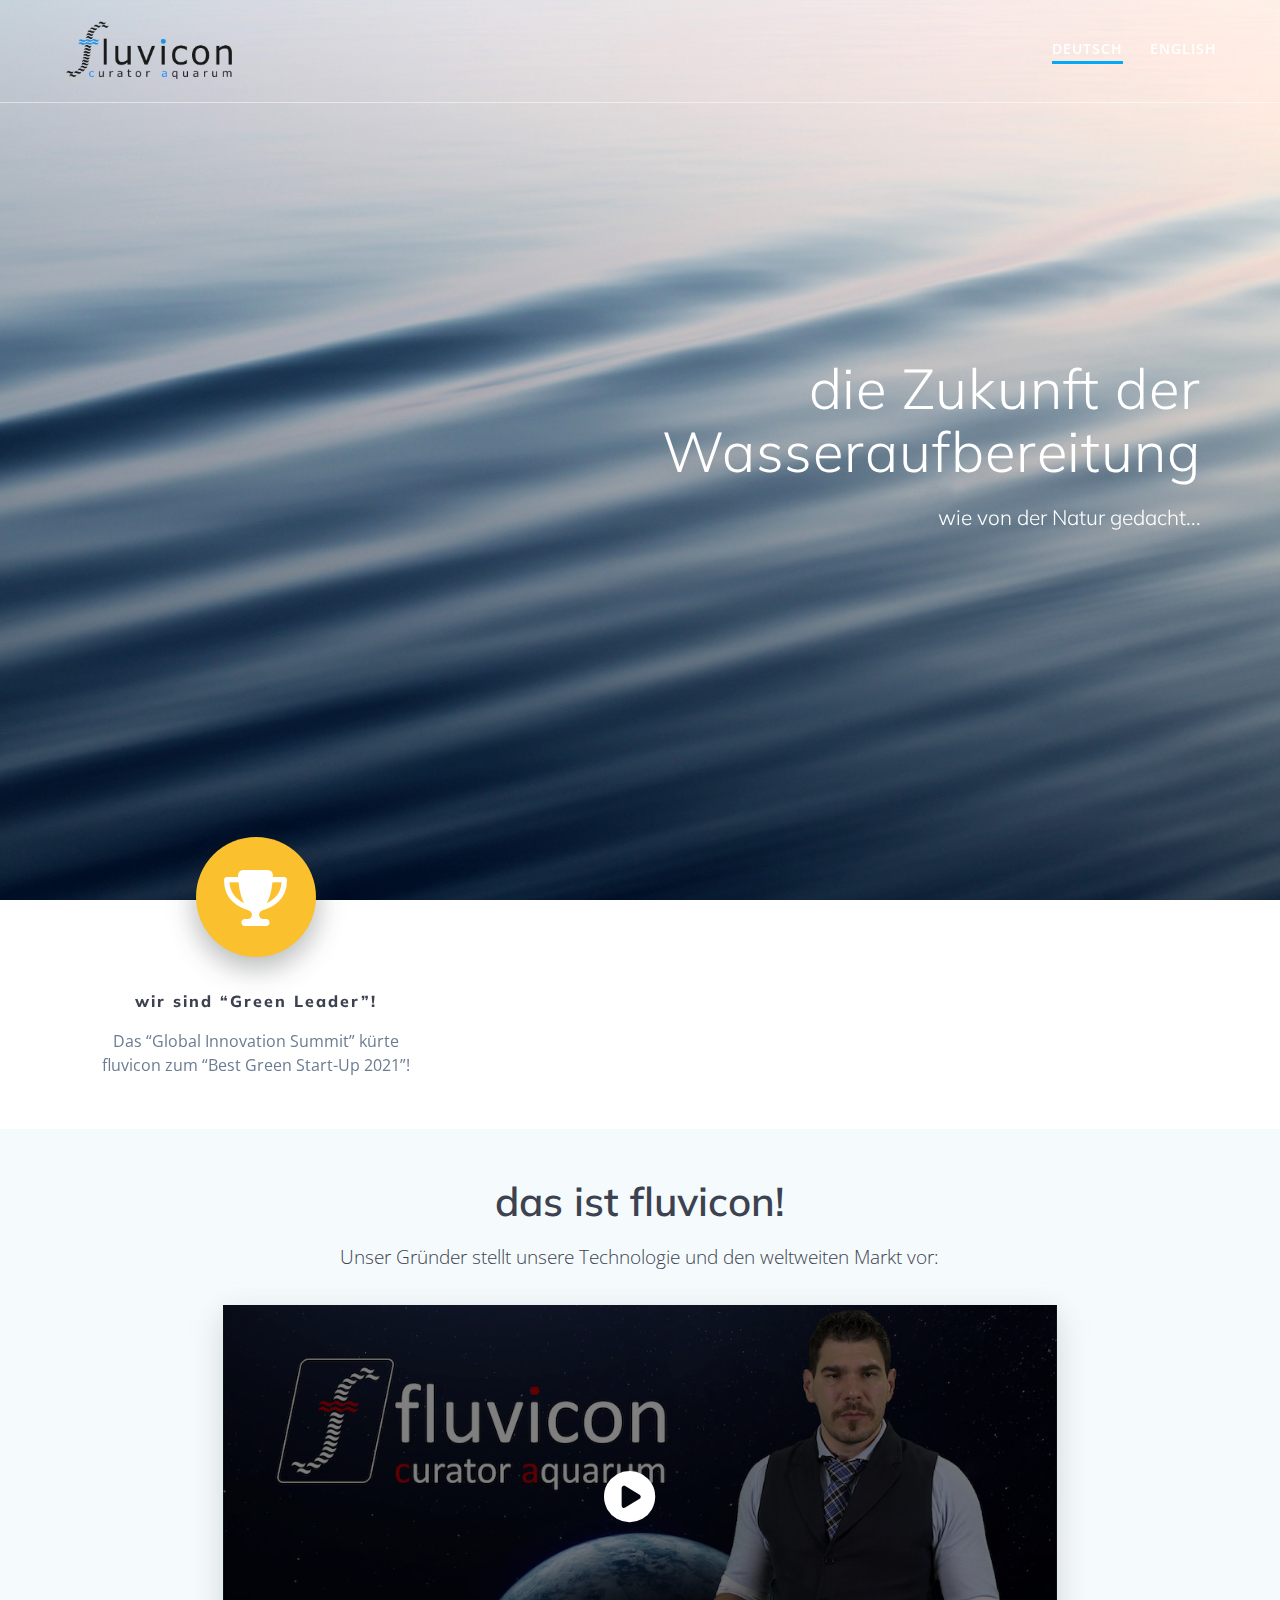
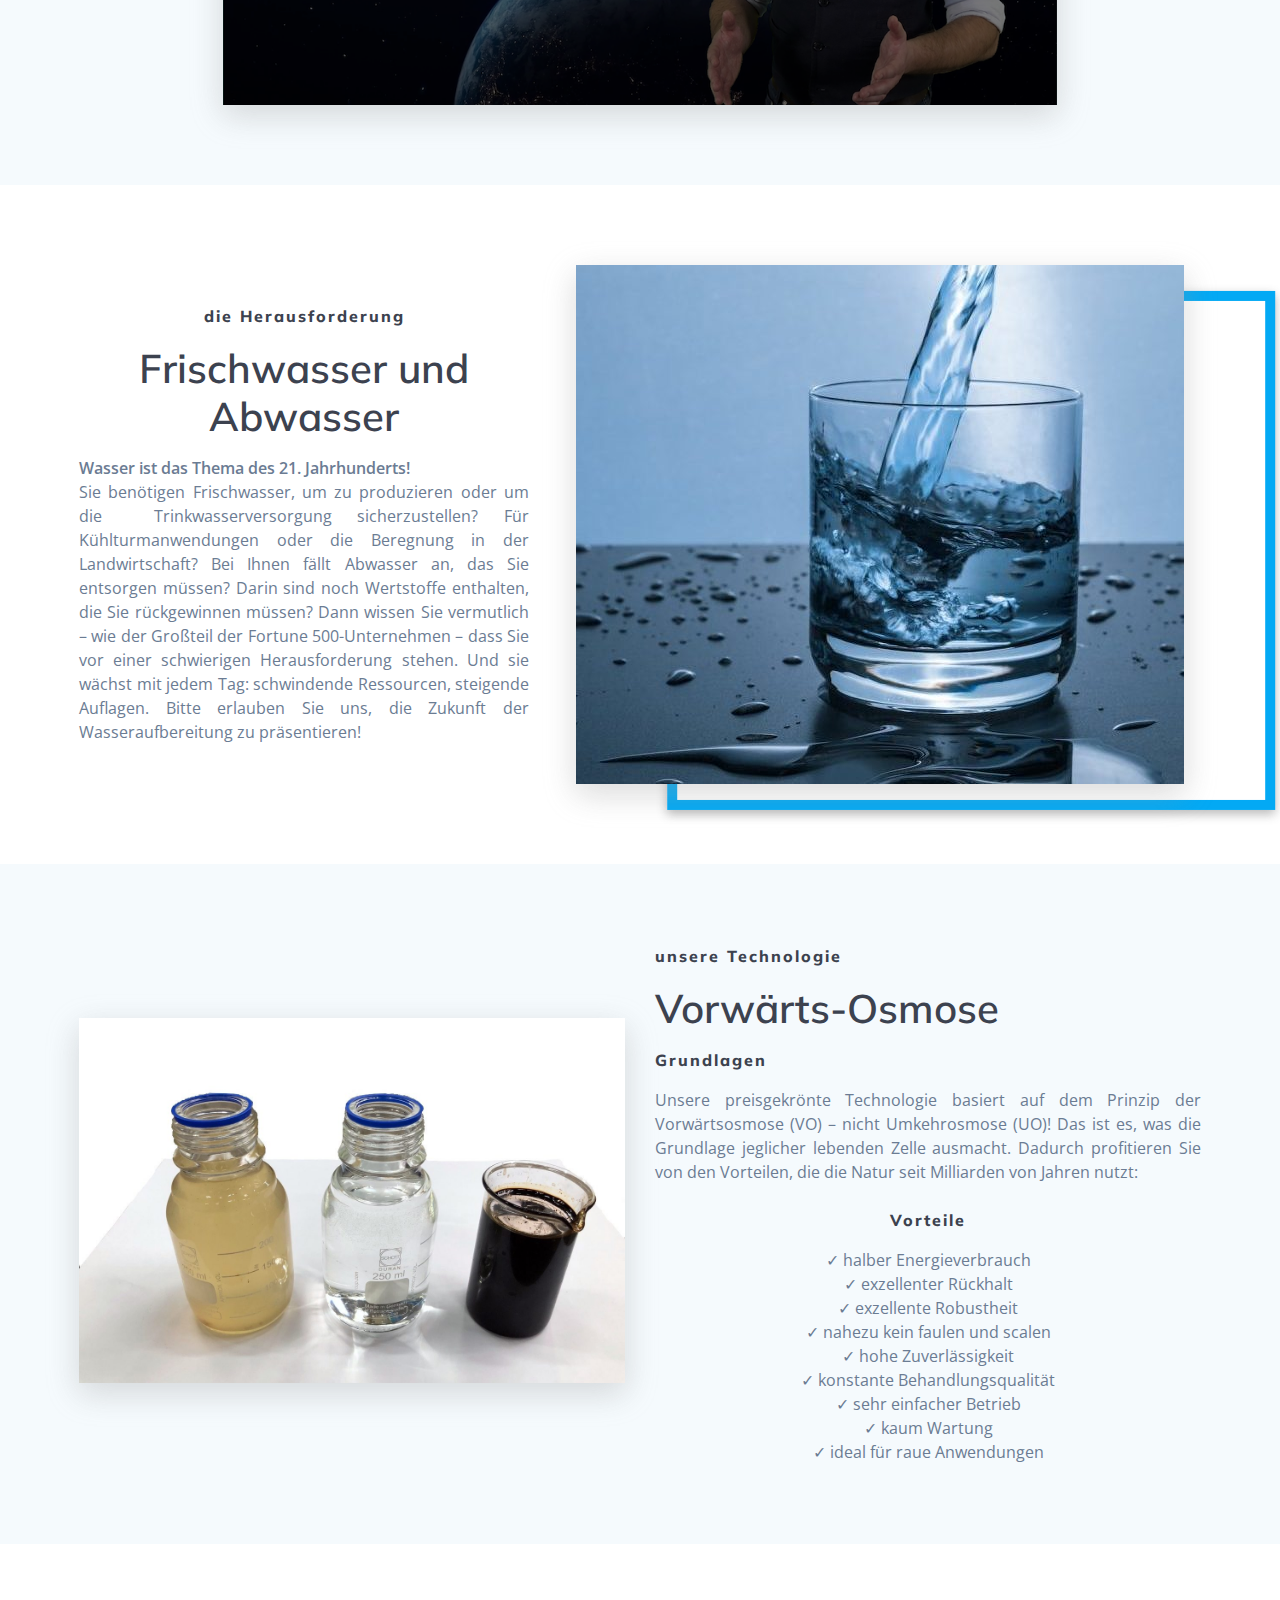
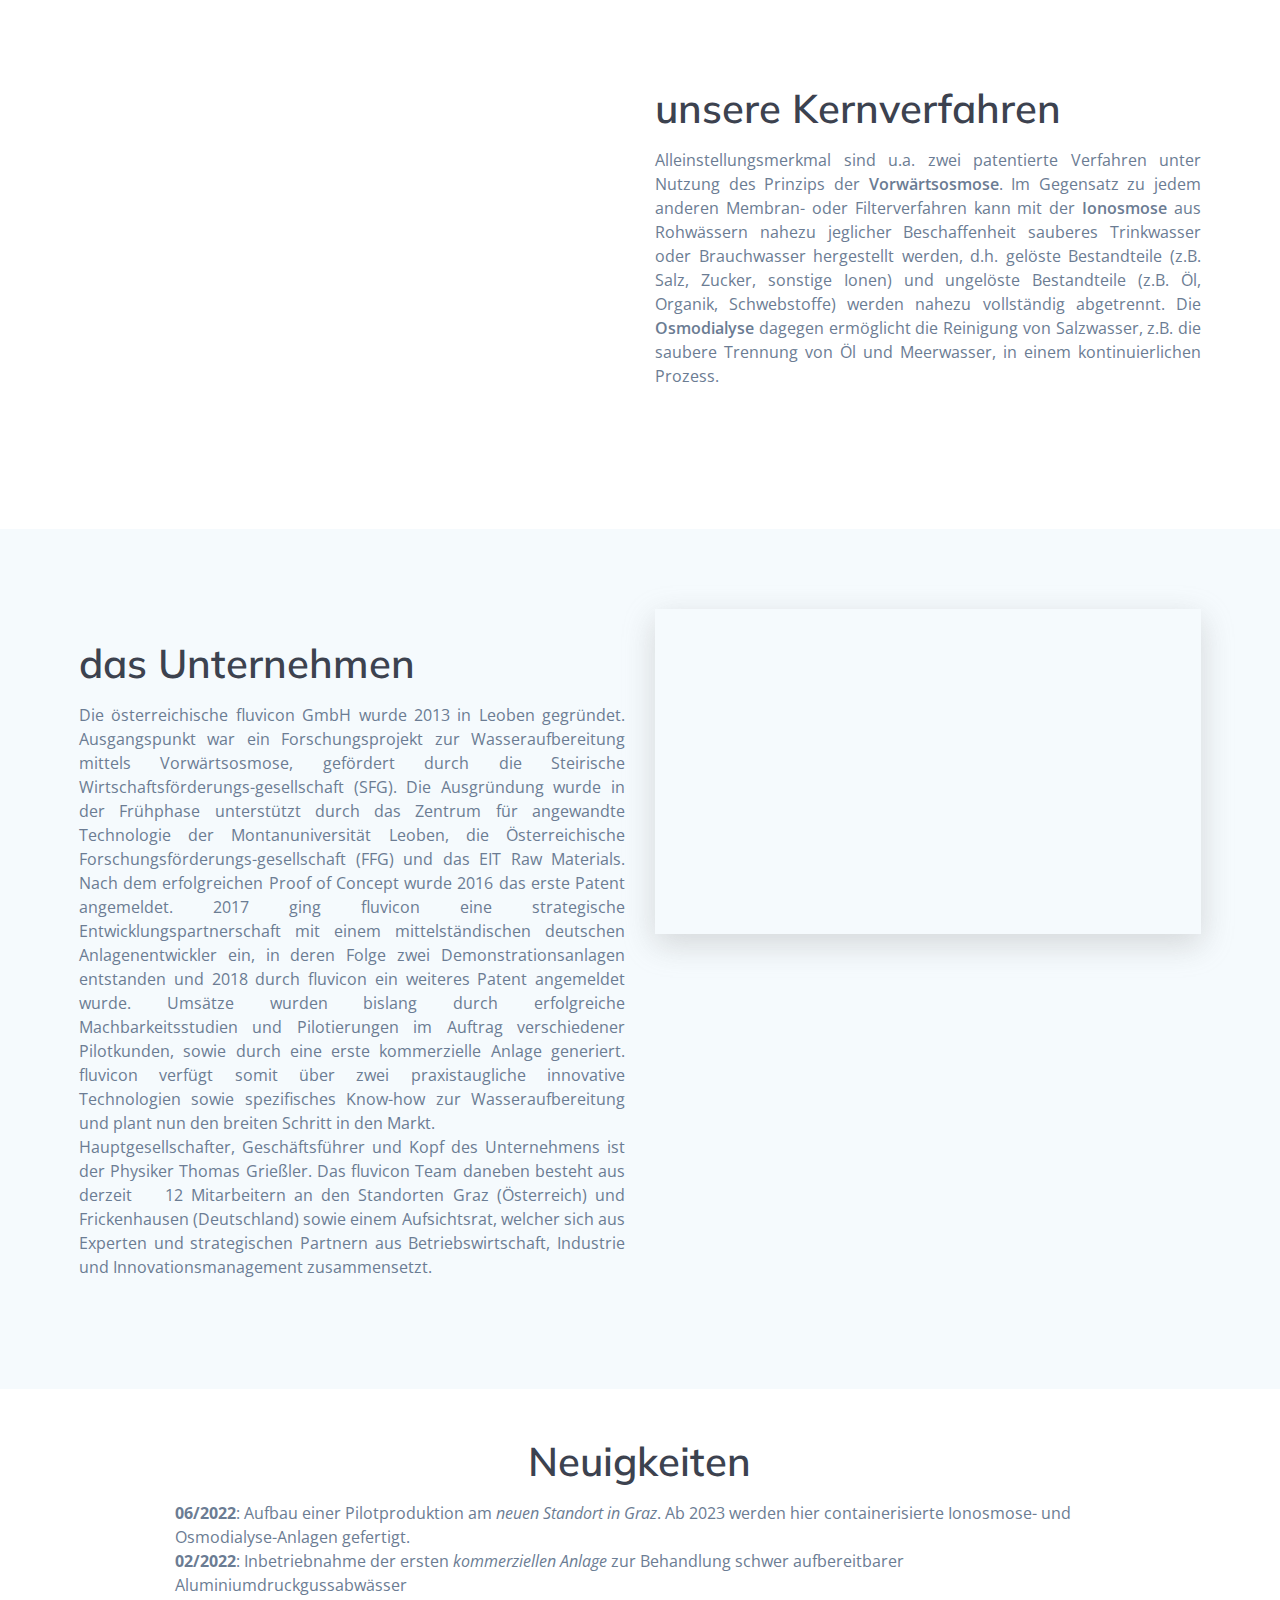
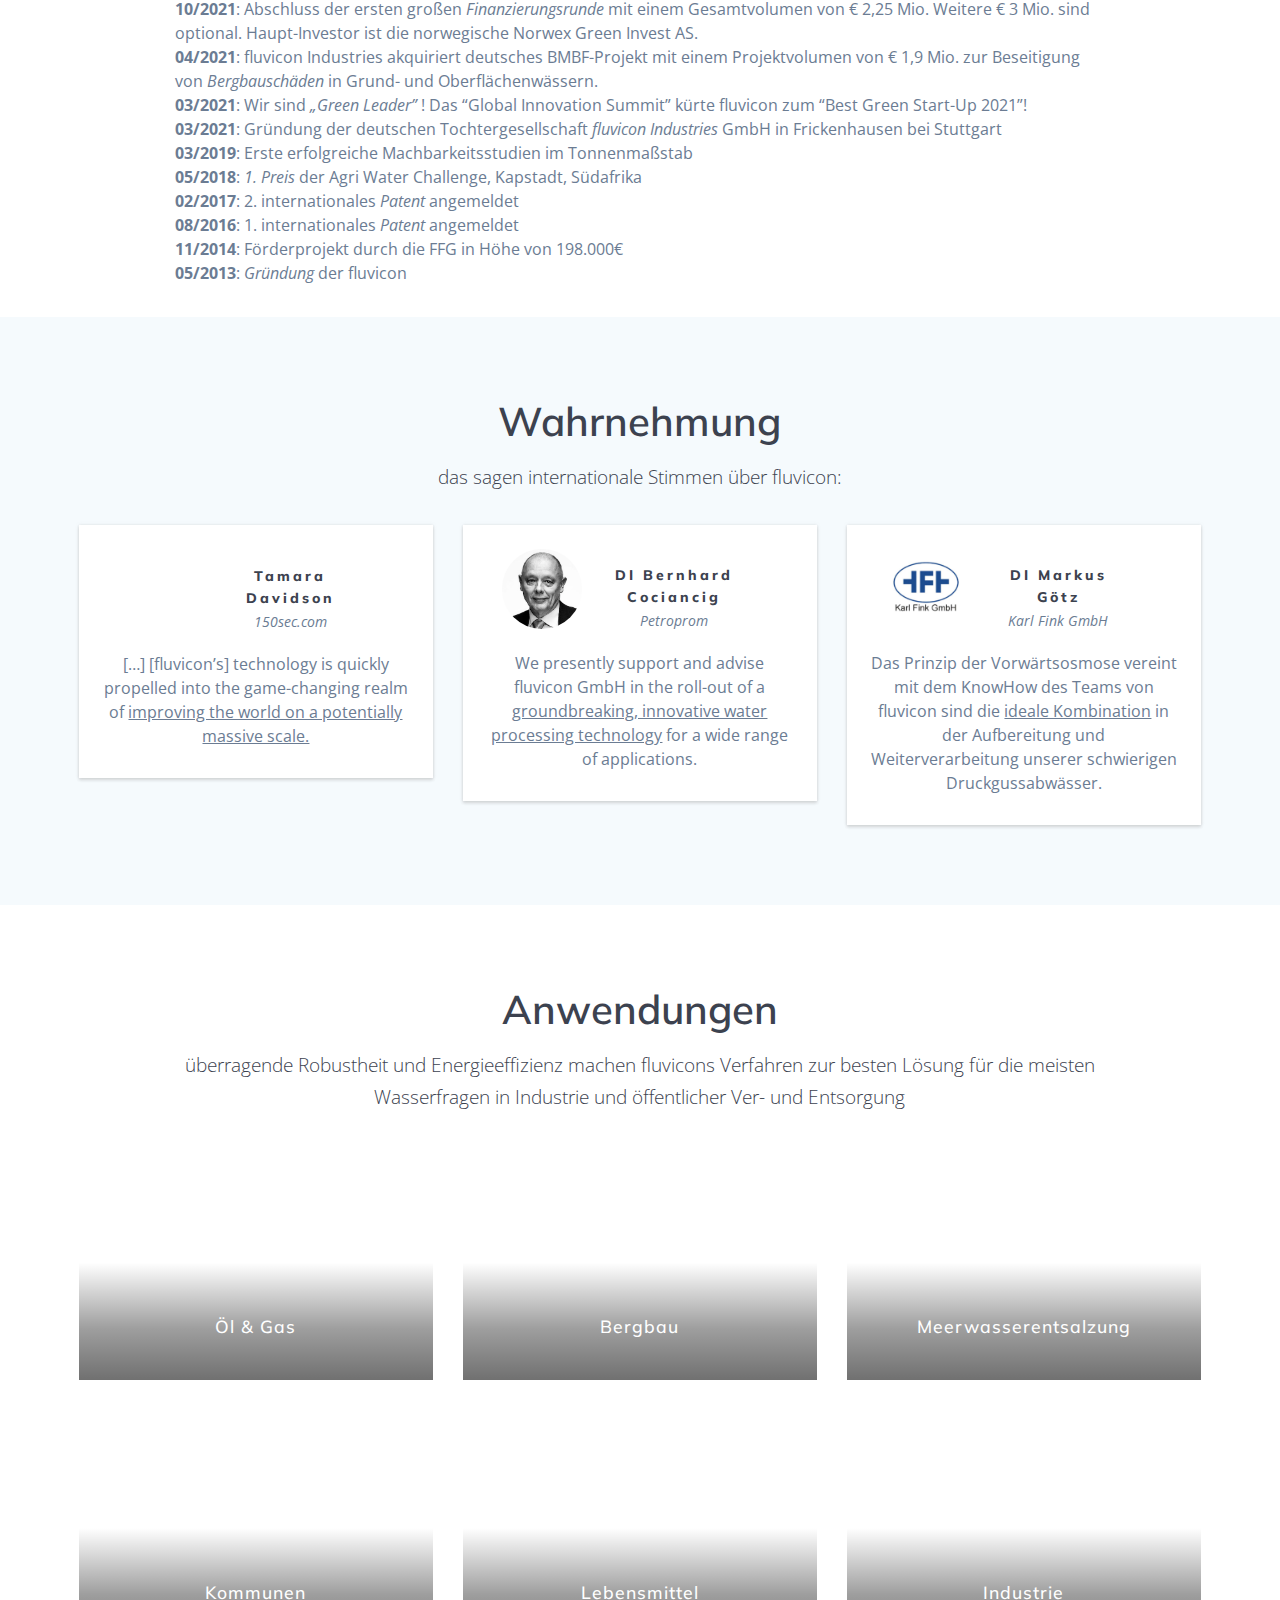
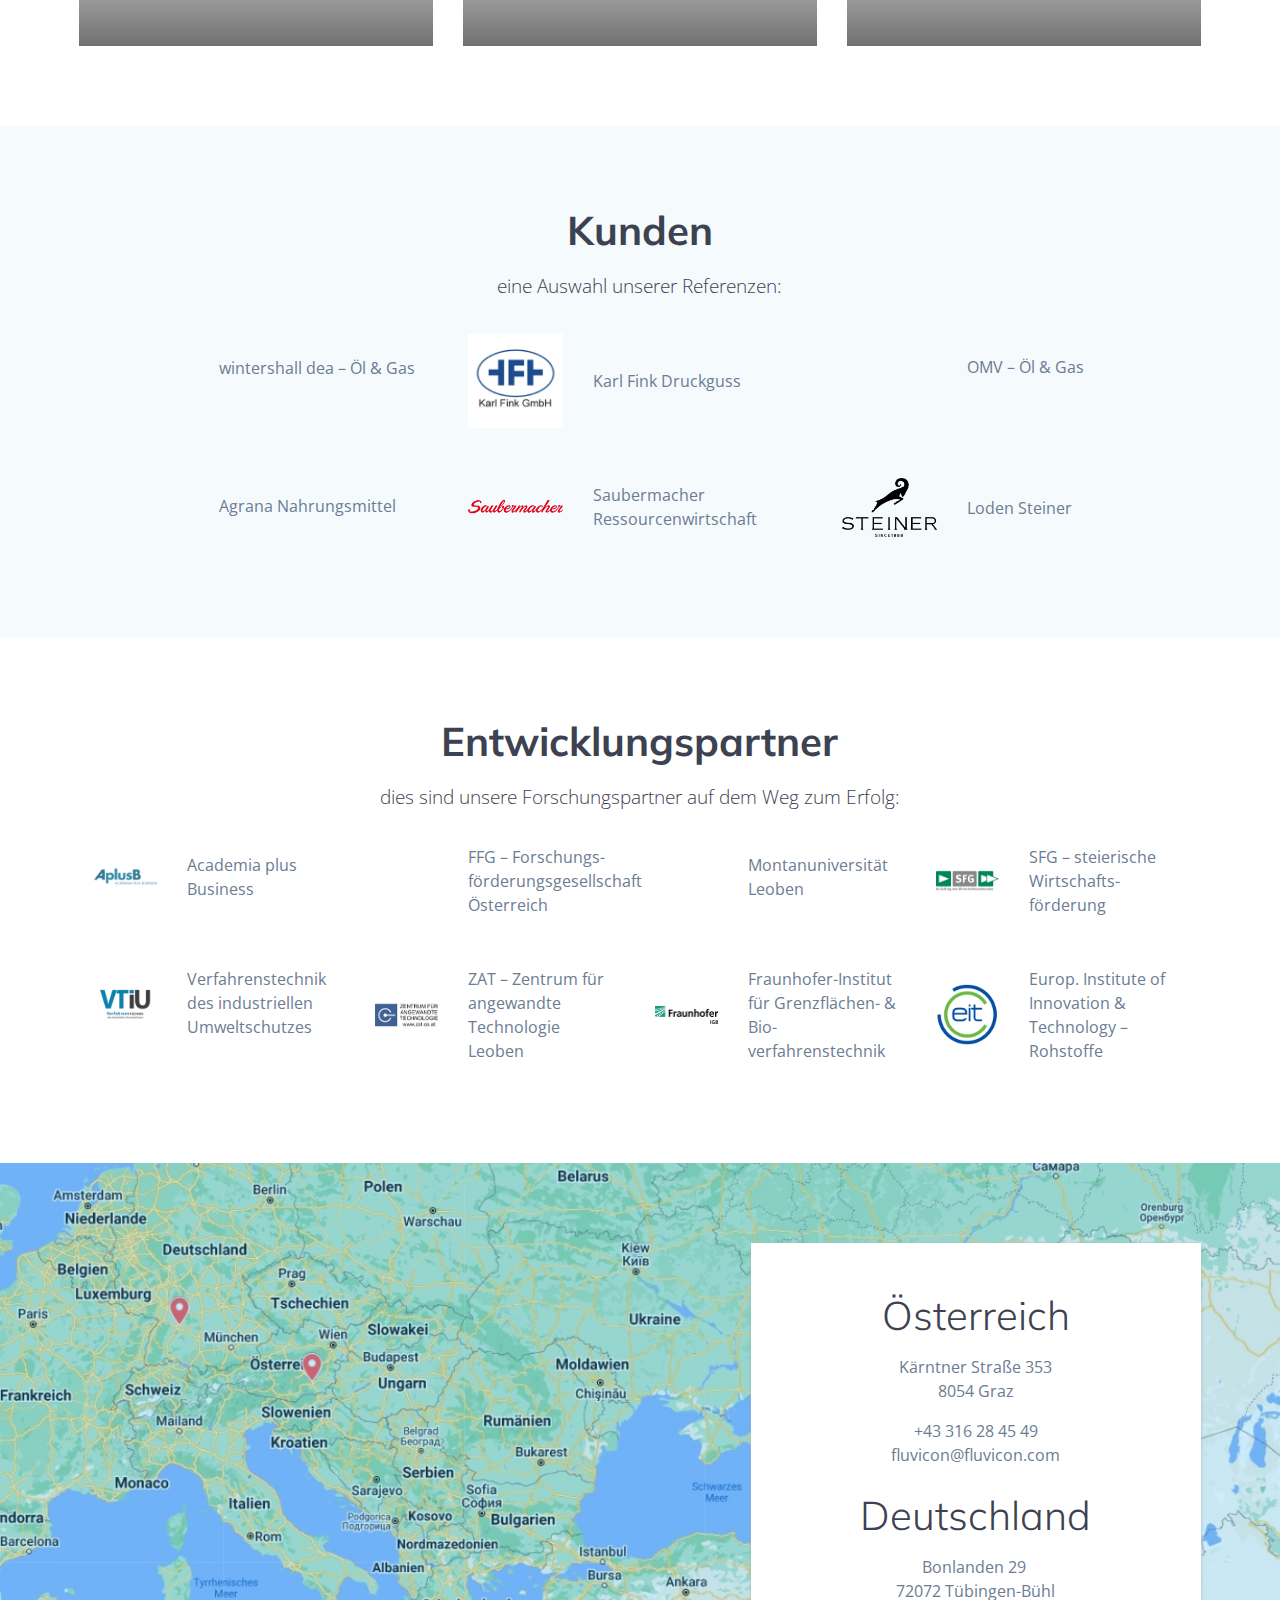
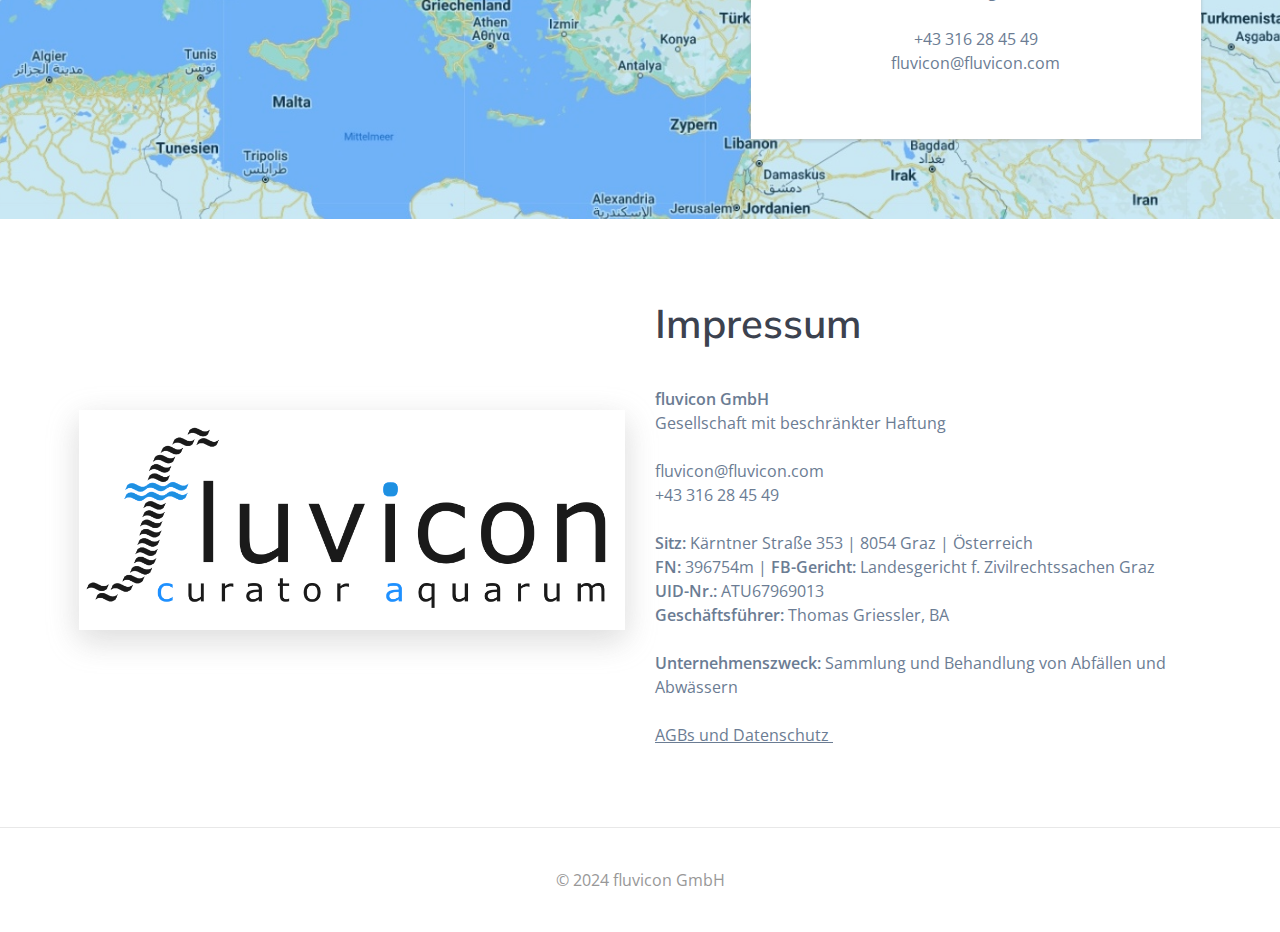
==== commit 0d3b8c6b: "added vimeo videos to de/en including thumbnail" ====
--- a/index.html
+++ b/index.html
@@ -1,3 +1,4 @@
+<!DOCTYPE html>
 <html lang="de" class="has-offscreen" data-lt-installed="true">
     <head>
         <meta charset="UTF-8">
@@ -30,7 +31,7 @@
         <link
             rel="stylesheet"
             id="wp-block-library-css"
-            href="style.min.css"
+            href="/css/style.min.css"
             type="text/css"
             media="all"
         >
@@ -52,7 +53,7 @@
         <link
             rel="stylesheet"
             id="mesmerize-style-css"
-            href="memerize.style.min.css"
+            href="/css/memerize.style.min.css"
             type="text/css"
             media="all"
         >
@@ -67,25 +68,25 @@
             type="text/css"
             media="all"
         >
-        <link href="fontawesome/css/fontawesome.css" rel="stylesheet" />
-        <link href="fontawesome/css/solid.css" rel="stylesheet" />
+        <link href="/fontawesome/css/fontawesome.css" rel="stylesheet" />
+        <link href="/fontawesome/css/solid.css" rel="stylesheet" />
         <link
             rel="stylesheet"
             id="mesmerize-style-bundle-css"
-            href="theme.bundle.min.css"
+            href="/css/theme.bundle.min.css"
             type="text/css"
             media="all"
         >
         <script
             defer=""
             type="text/javascript"
-            src="jquery.min.js"
+            src="/js/jquery.min.js"
             id="jquery-core-js"
         ></script>
         <script
             defer=""
             type="text/javascript"
-            src="jquery-migrate.min.js"
+            src="/js/jquery-migrate.min.js"
             id="jquery-migrate-js"
         ></script>
         <script defer="" id="jquery-js-after" src="[data-uri]"></script>
@@ -137,10 +138,10 @@
         <script defer="" src="[data-uri]"></script>
         <style data-prefix="header" data-name="menu-variant-style">/** cached menu style */.mesmerize-front-page ul.dropdown-menu > li {  color: #fff; } .mesmerize-front-page .fixto-fixed ul.dropdown-menu > li {  color: #000; }  .mesmerize-front-page ul.dropdown-menu.active-line-bottom > li > a, .mesmerize-front-page ul.dropdown-menu.active-line-bottom > li > a, ul.dropdown-menu.default > li > a, .mesmerize-front-page ul.dropdown-menu.default > li > a {   border-bottom: 3px solid transparent; } .mesmerize-front-page ul.dropdown-menu.active-line-bottom > .current_page_item > a, .mesmerize-front-page ul.dropdown-menu.active-line-bottom > .current-menu-item > a, ul.dropdown-menu.default > .current_page_item > a, .mesmerize-front-page ul.dropdown-menu.default > .current-menu-item > a {  border-bottom-color: #03a9f4; } .mesmerize-front-page ul.dropdown-menu.active-line-bottom > li:not(.current-menu-item):not(.current_page_item):hover > a, .mesmerize-front-page ul.dropdown-menu.active-line-bottom > li:not(.current-menu-item):not(.current_page_item).hover > a, ul.dropdown-menu.default > li:not(.current-menu-item):not(.current_page_item):hover > a, .mesmerize-front-page ul.dropdown-menu.default > li:not(.current-menu-item):not(.current_page_item).hover > a {  color: #03a9f4; } .mesmerize-front-page .fixto-fixed ul.dropdown-menu.active-line-bottom > .current_page_item > a, .mesmerize-front-page .fixto-fixed ul.dropdown-menu.active-line-bottom > .current-menu-item > a, .mesmerize-front-page .fixto-fixed ul.dropdown-menu.default > .current_page_item > a, .mesmerize-front-page .fixto-fixed ul.dropdown-menu.default > .current-menu-item > a {  border-bottom-color: #03a9f4; } .mesmerize-front-page .fixto-fixed ul.dropdown-menu.active-line-bottom > li:not(.current-menu-item):not(.current_page_item):hover > a, .mesmerize-front-page .fixto-fixed ul.dropdown-menu.active-line-bottom > li:not(.current-menu-item):not(.current_page_item).hover > a, .mesmerize-front-page .fixto-fixed ul.dropdown-menu.default > li:not(.current-menu-item):not(.current_page_item):hover > a, .mesmerize-front-page .fixto-fixed ul.dropdown-menu.default > li:not(.current-menu-item):not(.current_page_item).hover > a {  color: #03a9f4; }  .mesmerize-front-page ul.dropdown-menu.active-line-bottom > .current_page_item > a, .mesmerize-front-page ul.dropdown-menu.active-line-bottom > .current-menu-item > a {  color: #fff; } .mesmerize-front-page .fixto-fixed ul.dropdown-menu.active-line-bottom > .current_page_item > a, .mesmerize-front-page .fixto-fixed ul.dropdown-menu.active-line-bottom > .current-menu-item > a {  color: #000; } .mesmerize-front-page ul.dropdown-menu ul {  background-color: #fff; }  .mesmerize-front-page ul.dropdown-menu ul li {  color: #6b7c93; } .mesmerize-front-page ul.dropdown-menu ul li.hover, .mesmerize-front-page ul.dropdown-menu ul li:hover {  background-color: #f8f8f8;  color: #000; }</style>
         <style data-name="menu-align">.mesmerize-front-page .main-menu, .mesmerize-front-page .main_menu_col {justify-content:flex-end;}</style>
-        <style type="text/css" id="custom-background-css">body.custom-background { background-image: url("water-919061_1920.jpeg"); background-position: left top; background-size: cover; background-repeat: no-repeat; background-attachment: fixed; }</style>
-        <link rel="icon" href="cropped-Logo-nur-f-transparent-32x32.png" sizes="32x32">
-        <link rel="icon" href="cropped-Logo-nur-f-transparent-192x192.png" sizes="192x192">
-        <link rel="apple-touch-icon" href="cropped-Logo-nur-f-transparent-180x180.png">
+        <style type="text/css" id="custom-background-css">body.custom-background { background-image: url("/img/water-919061_1920.jpeg"); background-position: left top; background-size: cover; background-repeat: no-repeat; background-attachment: fixed; }</style>
+        <link rel="icon" href="/img/cropped-Logo-nur-f-transparent-32x32.png" sizes="32x32">
+        <link rel="icon" href="/img/cropped-Logo-nur-f-transparent-192x192.png" sizes="192x192">
+        <link rel="apple-touch-icon" href="/img/cropped-Logo-nur-f-transparent-180x180.png">
         <meta name="msapplication-TileImage" content="cropped-Logo-nur-f-transparent-270x270.png">
         <style id="page-content-custom-styles">[data-id=contact--1][data-section-ov]:before{
         background-color:rgba(3, 169, 244, 0.2);
@@ -200,7 +201,7 @@
                                 <img
                                     width="5000"
                                     height="2239"
-                                    src="Logo_Fluvicon_rgb_FARBE.png"
+                                    src="/img/Logo_Fluvicon_rgb_FARBE.png"
                                     class="custom-logo"
                                     alt="fluvicon"
                                     decoding="async"
@@ -210,16 +211,16 @@
                             </a>
                         </div>
                         <div class="main_menu_col col-xs">
-                            <!-- <div id="mainmenu_container" class="row">
+                            <div id="mainmenu_container" class="row">
                                 <ul id="main_menu" class="active-line-bottom main-menu dropdown-menu">
                                     <li id="menu-item-28831" class="menu-item menu-item-type-post_type menu-item-object-page menu-item-home current-menu-item page_item page-item-36 current_page_item menu-item-28831">
-                                        <a href="#" aria-current="page">deutsch</a>
+                                        <a href="" aria-current="page">deutsch</a>
                                     </li>
                                     <li id="menu-item-28961" class="menu-item menu-item-type-post_type menu-item-object-page menu-item-28961">
-                                        <a href="https://fluvicon.com/english/">English</a>
+                                        <a href="en">English</a>
                                     </li>
                                 </ul>
-                            </div> -->
+                            </div>
                             <a
                                 href="#"
                                 data-component="offcanvas"
@@ -239,7 +240,7 @@
         </div>
         <div id="page" class="site">
             <div class="header-wrapper">
-                <div class="header-homepage  header-full-height" style="background-image: url(&quot;water-919061_1920.jpeg&quot;); background-color: rgb(245, 250, 253); padding-top: 85.5938px;" data-parallax-depth="20">
+                <div class="header-homepage  header-full-height" style="background-image: url(&quot;/img/water-919061_1920.jpeg&quot;); background-color: rgb(245, 250, 253); padding-top: 85.5938px;" data-parallax-depth="20">
                     <div class="header-description gridContainer content-on-right">
                         <div class="row header-description-row">
                             <div class="header-content header-content-right col-sm-12 col-xs-12">
@@ -282,7 +283,7 @@
                             </div>
                         </div>
                     </div>
-                    <!-- <div
+                    <div
                         data-label="Video"
                         data-id="content--1"
                         data-export-id="content-11"
@@ -306,23 +307,23 @@
                                         class="lightbox-video lightbox-video-tall dark-overlay shadow-large flexbox middle-xs center-xs"
                                         data-type="group"
                                         data-bg="image"
-                                        style="background-image: url(&quot;https://web.archive.org/web/20241115011939im_/https://fluvicon.com/wp-content/uploads/2021/08/Film-1.png&quot;);"
+                                        style="background-image: url(/img/Film-1.png);"
                                     >
                                         <a
                                             data-fancybox=""
                                             data-video-lightbox="true"
-                                            href="https://web.archive.org/web/20241115011939/https://vimeo.com/manage/videos/540373280"
+                                            href="https://vimeo.com/540373280"
                                             target="_self"
                                             rel="noopener"
                                             class=""
                                         >
-                                            <i data-cp-fa="true" class="fa video-icon fa-play-circle-o color-white"></i>
+                                            <i data-cp-fa="true" class="fa-solid icon fa-play-circle color-white large"></i>
                                         </a>
                                     </div>
                                 </div>
                             </div>
                         </div>
-                    </div> -->
+                    </div>
                     <div
                         data-label="Herausforderung"
                         data-id="about--2"
@@ -349,7 +350,7 @@
                                             decoding="async"
                                             class="shadow-large"
                                             data-size="485x705"
-                                            src="cropped-cropped-cropped-Wasserglas-1.jpeg"
+                                            src="/img/cropped-cropped-cropped-Wasserglas-1.jpeg"
                                             title="cropped-cropped-cropped-Wasserglas-1.jpeg"
                                             alt=""
                                         >
@@ -373,7 +374,7 @@
                                     <img
                                         decoding="async"
                                         class="shadow-large"
-                                        src="cropped-Osmodialyse-Ergebnisse-3-1.jpg"
+                                        src="/img/cropped-Osmodialyse-Ergebnisse-3-1.jpg"
                                         title="Osmodialyse Ergebnisse 2"
                                         alt=""
                                     >
@@ -413,7 +414,7 @@
                                     <img
                                         decoding="async"
                                         class="custom-image"
-                                        src="Anlage-1.jpeg"
+                                        src="/img/Anlage-1.jpeg"
                                         alt=""
                                     >
                                 </div>
@@ -449,14 +450,14 @@
                                     <img
                                         decoding="async"
                                         class="shadow-large"
-                                        src="cropped-cropped-IMG_0107-scaled-1.jpg"
+                                        src="/img/cropped-cropped-IMG_0107-scaled-1.jpg"
                                         title="IMG_0107"
                                         alt=""
                                     >
                                     <img
                                         decoding="async"
                                         class="custom-image"
-                                        src="signal.jpg"
+                                        src="/img/signal.jpg"
                                         alt=""
                                     >
                                 </div>
@@ -544,7 +545,7 @@
                                                 <img
                                                     decoding="async"
                                                     class="round image face"
-                                                    src="cropped-Tamara-1.png"
+                                                    src="/img/cropped-Tamara-1.png"
                                                     title="cropped-Tamara-1.png"
                                                     alt=""
                                                 >
@@ -570,7 +571,7 @@
                                                 <img
                                                     decoding="async"
                                                     class="round image face"
-                                                    src="BC.jpeg"
+                                                    src="/img/BC.jpeg"
                                                     title="BC"
                                                     alt=""
                                                 >
@@ -596,7 +597,7 @@
                                                 <img
                                                     decoding="async"
                                                     class="round image face"
-                                                    src="Fink.jpg"
+                                                    src="/img/Fink.jpg"
                                                     title="Fink"
                                                     alt=""
                                                 >
@@ -638,7 +639,7 @@
                                 <div class="col-xs-12 col-sm-4">
                                     <div class="contentswap-effect visible contentswap-overlay" data-hover-fx="portfolio-1" style="float: none; margin: 0px; width: 100%;">
                                         <div class="initial-image" style="float: none; margin: 0px;">
-                                            <img decoding="async" data-size="500x333" src="cropped-ÖlGas-1.jpeg">
+                                            <img decoding="async" data-size="500x333" src="/img/cropped-ÖlGas-1.jpeg">
                                         </div>
                                         <div class="overlay" style="display: block; transition: opacity 800ms;-webkit-transition-timing-function:ease;-moz-transition-timing-function:ease;-o-transition-timing-function:ease;transition-timing-function:ease;"></div>
                                         <div class="swap-inner col-xs-12" style="display: block; transition: 800ms; background-color: rgba(0, 0, 0, 0); margin-top: 0px;">
@@ -661,7 +662,7 @@
                                 <div class="col-xs-12 col-sm-4">
                                     <div class="contentswap-effect visible contentswap-overlay" data-hover-fx="portfolio-1" style="float: none; margin: 0px; width: 100%;">
                                         <div class="initial-image" style="float: none; margin: 0px;">
-                                            <img decoding="async" data-size="500x333" src="cropped-Bergbau-1.jpeg">
+                                            <img decoding="async" data-size="500x333" src="/img/cropped-Bergbau-1.jpeg">
                                         </div>
                                         <div class="overlay" style="display: block; transition: opacity 800ms;-webkit-transition-timing-function:ease;-moz-transition-timing-function:ease;-o-transition-timing-function:ease;transition-timing-function:ease;"></div>
                                         <div class="swap-inner col-xs-12" style="display: block; transition: 800ms; background-color: rgba(0, 0, 0, 0); margin-top: 0px;">
@@ -684,7 +685,7 @@
                                 <div class="col-xs-12 col-sm-4">
                                     <div class="contentswap-effect visible contentswap-overlay" data-hover-fx="portfolio-1" style="float: none; margin: 0px; width: 100%;">
                                         <div class="initial-image" style="float: none; margin: 0px;">
-                                            <img decoding="async" data-size="500x333" src="cropped-Oase-1.jpeg">
+                                            <img decoding="async" data-size="500x333" src="/img/cropped-Oase-1.jpeg">
                                         </div>
                                         <div class="overlay" style="display: block; transition: opacity 800ms;-webkit-transition-timing-function:ease;-moz-transition-timing-function:ease;-o-transition-timing-function:ease;transition-timing-function:ease;"></div>
                                         <div class="swap-inner col-xs-12" style="display: block; transition: 800ms; background-color: rgba(0, 0, 0, 0); margin-top: 0px;">
@@ -707,7 +708,7 @@
                                 <div class="col-xs-12 col-sm-4">
                                     <div class="contentswap-effect visible contentswap-overlay" data-hover-fx="portfolio-1" style="float: none; margin: 0px; width: 100%;">
                                         <div class="initial-image" style="float: none; margin: 0px;">
-                                            <img decoding="async" data-size="500x333" src="cropped-Stadt-1.jpeg">
+                                            <img decoding="async" data-size="500x333" src="/img/cropped-Stadt-1.jpeg">
                                         </div>
                                         <div class="overlay" style="display: block; transition: opacity 800ms;-webkit-transition-timing-function:ease;-moz-transition-timing-function:ease;-o-transition-timing-function:ease;transition-timing-function:ease;"></div>
                                         <div class="swap-inner col-xs-12" style="display: block; transition: 800ms; background-color: rgba(0, 0, 0, 0); margin-top: 0px;">
@@ -730,7 +731,7 @@
                                 <div class="col-xs-12 col-sm-4">
                                     <div class="contentswap-effect visible contentswap-overlay" data-hover-fx="portfolio-1" style="float: none; margin: 0px; width: 100%;">
                                         <div class="initial-image" style="float: none; margin: 0px;">
-                                            <img decoding="async" data-size="500x333" src="cropped-Lebensmittel-1.jpeg">
+                                            <img decoding="async" data-size="500x333" src="/img/cropped-Lebensmittel-1.jpeg">
                                         </div>
                                         <div class="overlay" style="display: block; transition: opacity 800ms;-webkit-transition-timing-function:ease;-moz-transition-timing-function:ease;-o-transition-timing-function:ease;transition-timing-function:ease;"></div>
                                         <div class="swap-inner col-xs-12" style="display: block; transition: 800ms; background-color: rgba(0, 0, 0, 0); margin-top: 0px;">
@@ -753,7 +754,7 @@
                                 <div class="col-xs-12 col-sm-4">
                                     <div class="contentswap-effect visible contentswap-overlay" data-hover-fx="portfolio-1" style="float: none; margin: 0px; width: 100%;">
                                         <div class="initial-image" style="float: none; margin: 0px;">
-                                            <img decoding="async" data-size="500x333" src="cropped-Nuklear-1.jpeg">
+                                            <img decoding="async" data-size="500x333" src="/img/cropped-Nuklear-1.jpeg">
                                         </div>
                                         <div class="overlay" style="display: block; transition: opacity 800ms;-webkit-transition-timing-function:ease;-moz-transition-timing-function:ease;-o-transition-timing-function:ease;transition-timing-function:ease;"></div>
                                         <div class="swap-inner col-xs-12" style="display: block; transition: 800ms; background-color: rgba(0, 0, 0, 0); margin-top: 0px;">
@@ -798,7 +799,7 @@
                                         <div class="col-xs-5 col-sm-4 logo-col" data-fixed="true">
                                             <img
                                                 decoding="async"
-                                                src="Wintershall_Dea_2019.png"
+                                                src="/img/Wintershall_Dea_2019.png"
                                                 title="Wintershall_Dea_2019"
                                                 alt=""
                                             >
@@ -813,7 +814,7 @@
                                         <div class="col-xs-5 col-sm-4 logo-col" data-fixed="true">
                                             <img
                                                 decoding="async"
-                                                src="Fink.jpg"
+                                                src="/img/Fink.jpg"
                                                 title="Fink"
                                                 alt=""
                                             >
@@ -828,7 +829,7 @@
                                         <div class="col-xs-5 col-sm-4 logo-col" data-fixed="true">
                                             <img
                                                 decoding="async"
-                                                src="OMV.png"
+                                                src="/img/OMV.png"
                                                 title="OMV"
                                                 alt=""
                                             >
@@ -843,7 +844,7 @@
                                         <div class="col-xs-5 col-sm-4 logo-col" data-fixed="true">
                                             <img
                                                 decoding="async"
-                                                src="Agrana.jpg"
+                                                src="/img/Agrana.jpg"
                                                 title="Agrana"
                                                 alt=""
                                             >
@@ -858,7 +859,7 @@
                                         <div class="col-xs-5 col-sm-4 logo-col" data-fixed="true">
                                             <img
                                                 decoding="async"
-                                                src="Saubermacher-Logo_335px.png"
+                                                src="/img/Saubermacher-Logo_335px.png"
                                                 title="Saubermacher-Logo_335px"
                                                 alt=""
                                             >
@@ -873,7 +874,7 @@
                                         <div class="col-xs-5 col-sm-4 logo-col" data-fixed="true">
                                             <img
                                                 decoding="async"
-                                                src="Steiner.png"
+                                                src="/img/Steiner.png"
                                                 title="Steiner"
                                                 alt=""
                                             >
@@ -908,7 +909,7 @@
                                         <div class="col-xs-5 col-sm-4 logo-col" data-fixed="true">
                                             <img
                                                 decoding="async"
-                                                src="AplusB-1.png"
+                                                src="/img/AplusB-1.png"
                                                 title="AplusB"
                                                 alt=""
                                             >
@@ -923,7 +924,7 @@
                                         <div class="col-xs-5 col-sm-4 logo-col" data-fixed="true">
                                             <img
                                                 decoding="async"
-                                                src="FFG-gross-1.png"
+                                                src="/img/FFG-gross-1.png"
                                                 title="FFG groß"
                                                 alt=""
                                             >
@@ -940,7 +941,7 @@
                                         <div class="col-xs-5 col-sm-4 logo-col" data-fixed="true">
                                             <img
                                                 decoding="async"
-                                                src="MUL-1.png"
+                                                src="/img/MUL-1.png"
                                                 title="MUL"
                                                 alt=""
                                             >
@@ -955,7 +956,7 @@
                                         <div class="col-xs-5 col-sm-4 logo-col" data-fixed="true">
                                             <img
                                                 decoding="async"
-                                                src="SFG-1.png"
+                                                src="/img/SFG-1.png"
                                                 title="SFG"
                                                 alt=""
                                             >
@@ -970,7 +971,7 @@
                                         <div class="col-xs-5 col-sm-4 logo-col" data-fixed="true">
                                             <img
                                                 decoding="async"
-                                                src="vtiu-1.png"
+                                                src="/img/vtiu-1.png"
                                                 title="vtiu"
                                                 alt=""
                                             >
@@ -985,7 +986,7 @@
                                         <div class="col-xs-5 col-sm-4 logo-col" data-fixed="true">
                                             <img
                                                 decoding="async"
-                                                src="ZAT-1.png"
+                                                src="/img/ZAT-1.png"
                                                 title="ZAT"
                                                 alt=""
                                             >
@@ -1003,7 +1004,7 @@
                                         <div class="col-xs-5 col-sm-4 logo-col" data-fixed="true">
                                             <img
                                                 decoding="async"
-                                                src="Fraunhofer-IGB-Logo.png"
+                                                src="/img/Fraunhofer-IGB-Logo.png"
                                                 title="Fraunhofer-IGB-Logo"
                                                 alt=""
                                             >
@@ -1018,7 +1019,7 @@
                                         <div class="col-xs-5 col-sm-4 logo-col" data-fixed="true">
                                             <img
                                                 decoding="async"
-                                                src="cropped-cropped-EITRM_Web_May21.png"
+                                                src="/img/cropped-cropped-EITRM_Web_May21.png"
                                                 title="cropped-cropped-EITRM_Web_May21.png"
                                                 alt=""
                                             >
@@ -1038,7 +1039,7 @@
                         data-category="contact"
                         class="contact-3 content-section content-section-spacing"
                         id="kontakt"
-                        style="background-color: rgb(245, 250, 253); background-size: cover; background-position: center top; background-image: url(&quot;Bildschirmfoto-2022-12-21-um-11.10.33-Kopie-1.jpg&quot;);"
+                        style="background-color: rgb(245, 250, 253); background-size: cover; background-position: center top; background-image: url(&quot;/img/Bildschirmfoto-2022-12-21-um-11.10.33-Kopie-1.jpg&quot;);"
                         data-section-ov="1"
                     >
                         <div class="gridContainer">
@@ -1082,7 +1083,7 @@
                                     <img
                                         decoding="async"
                                         class="shadow-large"
-                                        src="https://web.archive.org/web/20241115011939im_/https://fluvicon.com/wp-content/uploads/2024/08/cropped-Logo_Fluvicon_rgb_FARBE-nur-f.png"
+                                        src="/img/Logo_Fluvicon_rgb_FARBE.png"
                                         title="cropped-Logo_Fluvicon_rgb_FARBE-nur-f.png"
                                         alt=""
                                     >
--- a/css/style.min.css
+++ b/css/style.min.css
@@ -0,0 +1,3453 @@
+@charset "UTF-8";
+
+#start-resizable-editor-section {
+  display: none
+}
+
+.wp-block-audio {
+  margin: 0 0 1em
+}
+
+.wp-block-audio figcaption {
+  margin-top: .5em;
+  margin-bottom: 1em
+}
+
+.wp-block-audio audio {
+  width: 100%;
+  min-width: 300px
+}
+
+.custom-image {
+  padding-top: 10px;
+}
+
+.wp-block-button__link {
+  color: #fff;
+  background-color: #32373c;
+  border-radius: 9999px;
+  box-shadow: none;
+  cursor: pointer;
+  display: inline-block;
+  font-size: 1.125em;
+  padding: calc(.667em + 2px) calc(1.333em + 2px);
+  text-align: center;
+  text-decoration: none;
+  overflow-wrap: break-word;
+  box-sizing: border-box
+}
+
+.wp-block-button__link:active,
+.wp-block-button__link:focus,
+.wp-block-button__link:hover,
+.wp-block-button__link:visited {
+  color: #fff
+}
+
+.wp-block-button__link.aligncenter {
+  text-align: center
+}
+
+.wp-block-button__link.alignright {
+  text-align: right
+}
+
+.wp-block-buttons>.wp-block-button.has-custom-width {
+  max-width: none
+}
+
+.wp-block-buttons>.wp-block-button.has-custom-width .wp-block-button__link {
+  width: 100%
+}
+
+.wp-block-buttons>.wp-block-button.has-custom-font-size .wp-block-button__link {
+  font-size: inherit
+}
+
+.wp-block-buttons>.wp-block-button.wp-block-button__width-25 {
+  width: calc(25% - .5em)
+}
+
+.wp-block-buttons>.wp-block-button.wp-block-button__width-50 {
+  width: calc(50% - .5em)
+}
+
+.wp-block-buttons>.wp-block-button.wp-block-button__width-75 {
+  width: calc(75% - .5em)
+}
+
+.wp-block-buttons>.wp-block-button.wp-block-button__width-100 {
+  width: calc(100% - .5em)
+}
+
+.wp-block-buttons>.wp-block-button.wp-block-button__width-100:only-child {
+  margin-right: 0;
+  width: 100%
+}
+
+@supports (column-gap:0.5em) {
+
+  .wp-block-buttons.is-content-justification-right>.wp-block-button.wp-block-button,
+  .wp-block-buttons>.wp-block-button.wp-block-button {
+    margin-right: 0;
+    margin-left: 0
+  }
+
+  .wp-block-buttons>.wp-block-button.wp-block-button__width-25 {
+    width: calc(25% - .375em)
+  }
+
+  .wp-block-buttons>.wp-block-button.wp-block-button__width-50 {
+    width: calc(50% - .25em)
+  }
+
+  .wp-block-buttons>.wp-block-button.wp-block-button__width-75 {
+    width: calc(75% - .125em)
+  }
+
+  .wp-block-buttons>.wp-block-button.wp-block-button__width-100 {
+    width: auto;
+    flex-basis: 100%
+  }
+}
+
+.wp-block-button.is-style-squared,
+.wp-block-button__link.wp-block-button.is-style-squared {
+  border-radius: 0
+}
+
+.wp-block-button.no-border-radius,
+.wp-block-button__link.no-border-radius {
+  border-radius: 0 !important
+}
+
+.is-style-outline>.wp-block-button__link,
+.wp-block-button__link.is-style-outline {
+  border: 2px solid;
+  padding: .667em 1.333em
+}
+
+.is-style-outline>.wp-block-button__link:not(.has-text-color),
+.wp-block-button__link.is-style-outline:not(.has-text-color) {
+  color: currentColor
+}
+
+.is-style-outline>.wp-block-button__link:not(.has-background),
+.wp-block-button__link.is-style-outline:not(.has-background) {
+  background-color: transparent
+}
+
+.wp-block-buttons {
+  display: flex;
+  flex-direction: row;
+  flex-wrap: wrap;
+  column-gap: .5em
+}
+
+.wp-block-buttons.is-vertical {
+  flex-direction: column
+}
+
+.wp-block-buttons.is-vertical>.wp-block-button {
+  margin-right: 0
+}
+
+.wp-block-buttons.is-vertical>.wp-block-button:last-child {
+  margin-bottom: 0
+}
+
+.wp-block-buttons>.wp-block-button {
+  display: inline-block;
+  margin-left: 0;
+  margin-right: .5em;
+  margin-bottom: .5em
+}
+
+.wp-block-buttons>.wp-block-button:last-child {
+  margin-right: 0
+}
+
+.wp-block-buttons.is-content-justification-left {
+  justify-content: flex-start
+}
+
+.wp-block-buttons.is-content-justification-left.is-vertical {
+  align-items: flex-start
+}
+
+.wp-block-buttons.is-content-justification-center {
+  justify-content: center
+}
+
+.wp-block-buttons.is-content-justification-center.is-vertical {
+  align-items: center
+}
+
+.wp-block-buttons.is-content-justification-right {
+  justify-content: flex-end
+}
+
+.wp-block-buttons.is-content-justification-right>.wp-block-button {
+  margin-left: .5em;
+  margin-right: 0
+}
+
+.wp-block-buttons.is-content-justification-right>.wp-block-button:first-child {
+  margin-left: 0
+}
+
+.wp-block-buttons.is-content-justification-right.is-vertical {
+  align-items: flex-end
+}
+
+.wp-block-buttons.is-content-justification-space-between {
+  justify-content: space-between
+}
+
+.wp-block-buttons.aligncenter {
+  text-align: center
+}
+
+.wp-block-buttons.alignleft .wp-block-button {
+  margin-left: 0;
+  margin-right: .5em
+}
+
+.wp-block-buttons.alignleft .wp-block-button:last-child {
+  margin-right: 0
+}
+
+.wp-block-buttons.alignright .wp-block-button {
+  margin-right: 0;
+  margin-left: .5em
+}
+
+.wp-block-buttons.alignright .wp-block-button:first-child {
+  margin-left: 0
+}
+
+.wp-block-buttons:not(.is-content-justification-space-between, .is-content-justification-right, .is-content-justification-left, .is-content-justification-center) .wp-block-button.aligncenter {
+  margin-left: auto;
+  margin-right: auto;
+  margin-bottom: .5em;
+  width: 100%
+}
+
+.wp-block-button.aligncenter,
+.wp-block-calendar {
+  text-align: center
+}
+
+.wp-block-calendar tbody td,
+.wp-block-calendar th {
+  padding: .25em;
+  border: 1px solid #ddd
+}
+
+.wp-block-calendar tfoot td {
+  border: none
+}
+
+.wp-block-calendar table {
+  width: 100%;
+  border-collapse: collapse
+}
+
+.wp-block-calendar table th {
+  font-weight: 400;
+  background: #ddd
+}
+
+.wp-block-calendar a {
+  text-decoration: underline
+}
+
+.wp-block-calendar table caption,
+.wp-block-calendar table tbody {
+  color: #40464d
+}
+
+.wp-block-categories.alignleft {
+  margin-right: 2em
+}
+
+.wp-block-categories.alignright {
+  margin-left: 2em
+}
+
+.wp-block-code code {
+  display: block;
+  white-space: pre-wrap;
+  overflow-wrap: break-word
+}
+
+.wp-block-columns {
+  display: flex;
+  margin-bottom: 1.75em;
+  box-sizing: border-box;
+  flex-wrap: wrap
+}
+
+@media (min-width:782px) {
+  .wp-block-columns {
+    flex-wrap: nowrap
+  }
+}
+
+.wp-block-columns.has-background {
+  padding: 1.25em 2.375em
+}
+
+.wp-block-columns.are-vertically-aligned-top {
+  align-items: flex-start
+}
+
+.wp-block-columns.are-vertically-aligned-center {
+  align-items: center
+}
+
+.wp-block-columns.are-vertically-aligned-bottom {
+  align-items: flex-end
+}
+
+.wp-block-column {
+  flex-grow: 1;
+  min-width: 0;
+  word-break: break-word;
+  overflow-wrap: break-word
+}
+
+@media (max-width:599px) {
+  .wp-block-column {
+    flex-basis: 100% !important
+  }
+}
+
+@media (min-width:600px) and (max-width:781px) {
+  .wp-block-column:not(:only-child) {
+    flex-basis: calc(50% - 1em) !important;
+    flex-grow: 0
+  }
+
+  .wp-block-column:nth-child(2n) {
+    margin-left: 2em
+  }
+}
+
+@media (min-width:782px) {
+  .wp-block-column {
+    flex-basis: 0;
+    flex-grow: 1
+  }
+
+  .wp-block-column[style*=flex-basis] {
+    flex-grow: 0
+  }
+
+  .wp-block-column:not(:first-child) {
+    margin-left: 2em
+  }
+}
+
+.wp-block-column.is-vertically-aligned-top {
+  align-self: flex-start
+}
+
+.wp-block-column.is-vertically-aligned-center {
+  align-self: center
+}
+
+.wp-block-column.is-vertically-aligned-bottom {
+  align-self: flex-end
+}
+
+.wp-block-column.is-vertically-aligned-bottom,
+.wp-block-column.is-vertically-aligned-center,
+.wp-block-column.is-vertically-aligned-top {
+  width: 100%
+}
+
+.wp-block-cover,
+.wp-block-cover-image {
+  position: relative;
+  background-size: cover;
+  background-position: 50%;
+  min-height: 430px;
+  width: 100%;
+  display: flex;
+  justify-content: center;
+  align-items: center;
+  padding: 1em;
+  box-sizing: border-box
+}
+
+.wp-block-cover-image.has-parallax,
+.wp-block-cover.has-parallax {
+  background-attachment: fixed
+}
+
+@supports (-webkit-overflow-scrolling:touch) {
+
+  .wp-block-cover-image.has-parallax,
+  .wp-block-cover.has-parallax {
+    background-attachment: scroll
+  }
+}
+
+@media (prefers-reduced-motion:reduce) {
+
+  .wp-block-cover-image.has-parallax,
+  .wp-block-cover.has-parallax {
+    background-attachment: scroll
+  }
+}
+
+.wp-block-cover-image.is-repeated,
+.wp-block-cover.is-repeated {
+  background-repeat: repeat;
+  background-size: auto
+}
+
+.wp-block-cover-image.has-background-dim:not([class*=-background-color]),
+.wp-block-cover.has-background-dim:not([class*=-background-color]) {
+  background-color: #000
+}
+
+.wp-block-cover-image.has-background-dim:before,
+.wp-block-cover.has-background-dim:before {
+  content: "";
+  background-color: inherit
+}
+
+.wp-block-cover-image.has-background-dim:not(.has-background-gradient):before,
+.wp-block-cover-image .wp-block-cover__gradient-background,
+.wp-block-cover.has-background-dim:not(.has-background-gradient):before,
+.wp-block-cover .wp-block-cover__gradient-background {
+  position: absolute;
+  top: 0;
+  left: 0;
+  bottom: 0;
+  right: 0;
+  z-index: 1;
+  opacity: .5
+}
+
+.wp-block-cover-image.has-background-dim.has-background-dim-10 .wp-block-cover__gradient-background,
+.wp-block-cover-image.has-background-dim.has-background-dim-10:not(.has-background-gradient):before,
+.wp-block-cover.has-background-dim.has-background-dim-10 .wp-block-cover__gradient-background,
+.wp-block-cover.has-background-dim.has-background-dim-10:not(.has-background-gradient):before {
+  opacity: .1
+}
+
+.wp-block-cover-image.has-background-dim.has-background-dim-20 .wp-block-cover__gradient-background,
+.wp-block-cover-image.has-background-dim.has-background-dim-20:not(.has-background-gradient):before,
+.wp-block-cover.has-background-dim.has-background-dim-20 .wp-block-cover__gradient-background,
+.wp-block-cover.has-background-dim.has-background-dim-20:not(.has-background-gradient):before {
+  opacity: .2
+}
+
+.wp-block-cover-image.has-background-dim.has-background-dim-30 .wp-block-cover__gradient-background,
+.wp-block-cover-image.has-background-dim.has-background-dim-30:not(.has-background-gradient):before,
+.wp-block-cover.has-background-dim.has-background-dim-30 .wp-block-cover__gradient-background,
+.wp-block-cover.has-background-dim.has-background-dim-30:not(.has-background-gradient):before {
+  opacity: .3
+}
+
+.wp-block-cover-image.has-background-dim.has-background-dim-40 .wp-block-cover__gradient-background,
+.wp-block-cover-image.has-background-dim.has-background-dim-40:not(.has-background-gradient):before,
+.wp-block-cover.has-background-dim.has-background-dim-40 .wp-block-cover__gradient-background,
+.wp-block-cover.has-background-dim.has-background-dim-40:not(.has-background-gradient):before {
+  opacity: .4
+}
+
+.wp-block-cover-image.has-background-dim.has-background-dim-50 .wp-block-cover__gradient-background,
+.wp-block-cover-image.has-background-dim.has-background-dim-50:not(.has-background-gradient):before,
+.wp-block-cover.has-background-dim.has-background-dim-50 .wp-block-cover__gradient-background,
+.wp-block-cover.has-background-dim.has-background-dim-50:not(.has-background-gradient):before {
+  opacity: .5
+}
+
+.wp-block-cover-image.has-background-dim.has-background-dim-60 .wp-block-cover__gradient-background,
+.wp-block-cover-image.has-background-dim.has-background-dim-60:not(.has-background-gradient):before,
+.wp-block-cover.has-background-dim.has-background-dim-60 .wp-block-cover__gradient-background,
+.wp-block-cover.has-background-dim.has-background-dim-60:not(.has-background-gradient):before {
+  opacity: .6
+}
+
+.wp-block-cover-image.has-background-dim.has-background-dim-70 .wp-block-cover__gradient-background,
+.wp-block-cover-image.has-background-dim.has-background-dim-70:not(.has-background-gradient):before,
+.wp-block-cover.has-background-dim.has-background-dim-70 .wp-block-cover__gradient-background,
+.wp-block-cover.has-background-dim.has-background-dim-70:not(.has-background-gradient):before {
+  opacity: .7
+}
+
+.wp-block-cover-image.has-background-dim.has-background-dim-80 .wp-block-cover__gradient-background,
+.wp-block-cover-image.has-background-dim.has-background-dim-80:not(.has-background-gradient):before,
+.wp-block-cover.has-background-dim.has-background-dim-80 .wp-block-cover__gradient-background,
+.wp-block-cover.has-background-dim.has-background-dim-80:not(.has-background-gradient):before {
+  opacity: .8
+}
+
+.wp-block-cover-image.has-background-dim.has-background-dim-90 .wp-block-cover__gradient-background,
+.wp-block-cover-image.has-background-dim.has-background-dim-90:not(.has-background-gradient):before,
+.wp-block-cover.has-background-dim.has-background-dim-90 .wp-block-cover__gradient-background,
+.wp-block-cover.has-background-dim.has-background-dim-90:not(.has-background-gradient):before {
+  opacity: .9
+}
+
+.wp-block-cover-image.has-background-dim.has-background-dim-100 .wp-block-cover__gradient-background,
+.wp-block-cover-image.has-background-dim.has-background-dim-100:not(.has-background-gradient):before,
+.wp-block-cover.has-background-dim.has-background-dim-100 .wp-block-cover__gradient-background,
+.wp-block-cover.has-background-dim.has-background-dim-100:not(.has-background-gradient):before {
+  opacity: 1
+}
+
+.wp-block-cover-image.alignleft,
+.wp-block-cover-image.alignright,
+.wp-block-cover.alignleft,
+.wp-block-cover.alignright {
+  max-width: 420px;
+  width: 100%
+}
+
+.wp-block-cover-image:after,
+.wp-block-cover:after {
+  display: block;
+  content: "";
+  font-size: 0;
+  min-height: inherit
+}
+
+@supports (position:sticky) {
+
+  .wp-block-cover-image:after,
+  .wp-block-cover:after {
+    content: none
+  }
+}
+
+.wp-block-cover-image.aligncenter,
+.wp-block-cover-image.alignleft,
+.wp-block-cover-image.alignright,
+.wp-block-cover.aligncenter,
+.wp-block-cover.alignleft,
+.wp-block-cover.alignright {
+  display: flex
+}
+
+.wp-block-cover-image .wp-block-cover__inner-container,
+.wp-block-cover .wp-block-cover__inner-container {
+  width: 100%;
+  z-index: 1;
+  color: #fff
+}
+
+.wp-block-cover-image h1:not(.has-text-color),
+.wp-block-cover-image h2:not(.has-text-color),
+.wp-block-cover-image h3:not(.has-text-color),
+.wp-block-cover-image h4:not(.has-text-color),
+.wp-block-cover-image h5:not(.has-text-color),
+.wp-block-cover-image h6:not(.has-text-color),
+.wp-block-cover-image p:not(.has-text-color),
+.wp-block-cover h1:not(.has-text-color),
+.wp-block-cover h2:not(.has-text-color),
+.wp-block-cover h3:not(.has-text-color),
+.wp-block-cover h4:not(.has-text-color),
+.wp-block-cover h5:not(.has-text-color),
+.wp-block-cover h6:not(.has-text-color),
+.wp-block-cover p:not(.has-text-color) {
+  color: inherit
+}
+
+.wp-block-cover-image.is-position-top-left,
+.wp-block-cover.is-position-top-left {
+  align-items: flex-start;
+  justify-content: flex-start
+}
+
+.wp-block-cover-image.is-position-top-center,
+.wp-block-cover.is-position-top-center {
+  align-items: flex-start;
+  justify-content: center
+}
+
+.wp-block-cover-image.is-position-top-right,
+.wp-block-cover.is-position-top-right {
+  align-items: flex-start;
+  justify-content: flex-end
+}
+
+.wp-block-cover-image.is-position-center-left,
+.wp-block-cover.is-position-center-left {
+  align-items: center;
+  justify-content: flex-start
+}
+
+.wp-block-cover-image.is-position-center-center,
+.wp-block-cover.is-position-center-center {
+  align-items: center;
+  justify-content: center
+}
+
+.wp-block-cover-image.is-position-center-right,
+.wp-block-cover.is-position-center-right {
+  align-items: center;
+  justify-content: flex-end
+}
+
+.wp-block-cover-image.is-position-bottom-left,
+.wp-block-cover.is-position-bottom-left {
+  align-items: flex-end;
+  justify-content: flex-start
+}
+
+.wp-block-cover-image.is-position-bottom-center,
+.wp-block-cover.is-position-bottom-center {
+  align-items: flex-end;
+  justify-content: center
+}
+
+.wp-block-cover-image.is-position-bottom-right,
+.wp-block-cover.is-position-bottom-right {
+  align-items: flex-end;
+  justify-content: flex-end
+}
+
+.wp-block-cover-image.has-custom-content-position.has-custom-content-position .wp-block-cover__inner-container,
+.wp-block-cover.has-custom-content-position.has-custom-content-position .wp-block-cover__inner-container {
+  margin: 0;
+  width: auto
+}
+
+.wp-block-cover-image img.wp-block-cover__image-background,
+.wp-block-cover-image video.wp-block-cover__video-background,
+.wp-block-cover img.wp-block-cover__image-background,
+.wp-block-cover video.wp-block-cover__video-background {
+  position: absolute;
+  top: 0;
+  left: 0;
+  right: 0;
+  bottom: 0;
+  margin: 0;
+  padding: 0;
+  width: 100%;
+  height: 100%;
+  max-width: none;
+  max-height: none;
+  -o-object-fit: cover;
+  object-fit: cover;
+  outline: none;
+  border: none;
+  box-shadow: none
+}
+
+.wp-block-cover__image-background,
+.wp-block-cover__video-background {
+  z-index: 0
+}
+
+.wp-block-cover-image-text,
+.wp-block-cover-image-text a,
+.wp-block-cover-image-text a:active,
+.wp-block-cover-image-text a:focus,
+.wp-block-cover-image-text a:hover,
+.wp-block-cover-text,
+.wp-block-cover-text a,
+.wp-block-cover-text a:active,
+.wp-block-cover-text a:focus,
+.wp-block-cover-text a:hover,
+section.wp-block-cover-image h2,
+section.wp-block-cover-image h2 a,
+section.wp-block-cover-image h2 a:active,
+section.wp-block-cover-image h2 a:focus,
+section.wp-block-cover-image h2 a:hover {
+  color: #fff
+}
+
+.wp-block-cover-image .wp-block-cover.has-left-content {
+  justify-content: flex-start
+}
+
+.wp-block-cover-image .wp-block-cover.has-right-content {
+  justify-content: flex-end
+}
+
+.wp-block-cover-image.has-left-content .wp-block-cover-image-text,
+.wp-block-cover.has-left-content .wp-block-cover-text,
+section.wp-block-cover-image.has-left-content>h2 {
+  margin-left: 0;
+  text-align: left
+}
+
+.wp-block-cover-image.has-right-content .wp-block-cover-image-text,
+.wp-block-cover.has-right-content .wp-block-cover-text,
+section.wp-block-cover-image.has-right-content>h2 {
+  margin-right: 0;
+  text-align: right
+}
+
+.wp-block-cover-image .wp-block-cover-image-text,
+.wp-block-cover .wp-block-cover-text,
+section.wp-block-cover-image>h2 {
+  font-size: 2em;
+  line-height: 1.25;
+  z-index: 1;
+  margin-bottom: 0;
+  max-width: 840px;
+  padding: .44em;
+  text-align: center
+}
+
+.wp-block-embed.alignleft,
+.wp-block-embed.alignright,
+.wp-block[data-align=left]>[data-type="core/embed"],
+.wp-block[data-align=right]>[data-type="core/embed"] {
+  max-width: 360px;
+  width: 100%
+}
+
+.wp-block-embed.alignleft .wp-block-embed__wrapper,
+.wp-block-embed.alignright .wp-block-embed__wrapper,
+.wp-block[data-align=left]>[data-type="core/embed"] .wp-block-embed__wrapper,
+.wp-block[data-align=right]>[data-type="core/embed"] .wp-block-embed__wrapper {
+  min-width: 280px
+}
+
+.wp-block-cover .wp-block-embed {
+  min-width: 320px;
+  min-height: 240px
+}
+
+.wp-block-embed {
+  margin: 0 0 1em
+}
+
+.wp-block-embed figcaption {
+  margin-top: .5em;
+  margin-bottom: 1em
+}
+
+.wp-block-embed iframe {
+  max-width: 100%
+}
+
+.wp-block-embed__wrapper {
+  position: relative
+}
+
+.wp-embed-responsive .wp-has-aspect-ratio .wp-block-embed__wrapper:before {
+  content: "";
+  display: block;
+  padding-top: 50%
+}
+
+.wp-embed-responsive .wp-has-aspect-ratio iframe {
+  position: absolute;
+  top: 0;
+  right: 0;
+  bottom: 0;
+  left: 0;
+  height: 100%;
+  width: 100%
+}
+
+.wp-embed-responsive .wp-embed-aspect-21-9 .wp-block-embed__wrapper:before {
+  padding-top: 42.85%
+}
+
+.wp-embed-responsive .wp-embed-aspect-18-9 .wp-block-embed__wrapper:before {
+  padding-top: 50%
+}
+
+.wp-embed-responsive .wp-embed-aspect-16-9 .wp-block-embed__wrapper:before {
+  padding-top: 56.25%
+}
+
+.wp-embed-responsive .wp-embed-aspect-4-3 .wp-block-embed__wrapper:before {
+  padding-top: 75%
+}
+
+.wp-embed-responsive .wp-embed-aspect-1-1 .wp-block-embed__wrapper:before {
+  padding-top: 100%
+}
+
+.wp-embed-responsive .wp-embed-aspect-9-16 .wp-block-embed__wrapper:before {
+  padding-top: 177.77%
+}
+
+.wp-embed-responsive .wp-embed-aspect-1-2 .wp-block-embed__wrapper:before {
+  padding-top: 200%
+}
+
+.wp-block-file {
+  margin-bottom: 1.5em
+}
+
+.wp-block-file.aligncenter {
+  text-align: center
+}
+
+.wp-block-file.alignright {
+  text-align: right
+}
+
+.wp-block-file .wp-block-file__embed {
+  margin-bottom: 1em
+}
+
+.wp-block-file .wp-block-file__button {
+  background: #32373c;
+  border-radius: 2em;
+  color: #fff;
+  font-size: .8em;
+  padding: .5em 1em
+}
+
+.wp-block-file a.wp-block-file__button {
+  text-decoration: none
+}
+
+.wp-block-file a.wp-block-file__button:active,
+.wp-block-file a.wp-block-file__button:focus,
+.wp-block-file a.wp-block-file__button:hover,
+.wp-block-file a.wp-block-file__button:visited {
+  box-shadow: none;
+  color: #fff;
+  opacity: .85;
+  text-decoration: none
+}
+
+.wp-block-file *+.wp-block-file__button {
+  margin-left: .75em
+}
+
+.blocks-gallery-grid,
+.wp-block-gallery {
+  display: flex;
+  flex-wrap: wrap;
+  list-style-type: none;
+  padding: 0;
+  margin: 0
+}
+
+.blocks-gallery-grid .blocks-gallery-image,
+.blocks-gallery-grid .blocks-gallery-item,
+.wp-block-gallery .blocks-gallery-image,
+.wp-block-gallery .blocks-gallery-item {
+  margin: 0 1em 1em 0;
+  display: flex;
+  flex-grow: 1;
+  flex-direction: column;
+  justify-content: center;
+  position: relative;
+  align-self: flex-start;
+  width: calc(50% - 1em)
+}
+
+.blocks-gallery-grid .blocks-gallery-image:nth-of-type(2n),
+.blocks-gallery-grid .blocks-gallery-item:nth-of-type(2n),
+.wp-block-gallery .blocks-gallery-image:nth-of-type(2n),
+.wp-block-gallery .blocks-gallery-item:nth-of-type(2n) {
+  margin-right: 0
+}
+
+.blocks-gallery-grid .blocks-gallery-image figure,
+.blocks-gallery-grid .blocks-gallery-item figure,
+.wp-block-gallery .blocks-gallery-image figure,
+.wp-block-gallery .blocks-gallery-item figure {
+  margin: 0;
+  height: 100%
+}
+
+@supports (position:sticky) {
+
+  .blocks-gallery-grid .blocks-gallery-image figure,
+  .blocks-gallery-grid .blocks-gallery-item figure,
+  .wp-block-gallery .blocks-gallery-image figure,
+  .wp-block-gallery .blocks-gallery-item figure {
+    display: flex;
+    align-items: flex-end;
+    justify-content: flex-start
+  }
+}
+
+.blocks-gallery-grid .blocks-gallery-image img,
+.blocks-gallery-grid .blocks-gallery-item img,
+.wp-block-gallery .blocks-gallery-image img,
+.wp-block-gallery .blocks-gallery-item img {
+  display: block;
+  max-width: 100%;
+  height: auto;
+  width: 100%
+}
+
+@supports (position:sticky) {
+
+  .blocks-gallery-grid .blocks-gallery-image img,
+  .blocks-gallery-grid .blocks-gallery-item img,
+  .wp-block-gallery .blocks-gallery-image img,
+  .wp-block-gallery .blocks-gallery-item img {
+    width: auto
+  }
+}
+
+.blocks-gallery-grid .blocks-gallery-image figcaption,
+.blocks-gallery-grid .blocks-gallery-item figcaption,
+.wp-block-gallery .blocks-gallery-image figcaption,
+.wp-block-gallery .blocks-gallery-item figcaption {
+  position: absolute;
+  bottom: 0;
+  width: 100%;
+  max-height: 100%;
+  overflow: auto;
+  padding: 3em .77em .7em;
+  color: #fff;
+  text-align: center;
+  font-size: .8em;
+  background: linear-gradient(0deg, rgba(0, 0, 0, .7), rgba(0, 0, 0, .3) 70%, transparent);
+  box-sizing: border-box;
+  margin: 0
+}
+
+.blocks-gallery-grid .blocks-gallery-image figcaption img,
+.blocks-gallery-grid .blocks-gallery-item figcaption img,
+.wp-block-gallery .blocks-gallery-image figcaption img,
+.wp-block-gallery .blocks-gallery-item figcaption img {
+  display: inline
+}
+
+.blocks-gallery-grid figcaption,
+.wp-block-gallery figcaption {
+  flex-grow: 1
+}
+
+.blocks-gallery-grid.is-cropped .blocks-gallery-image,
+.blocks-gallery-grid.is-cropped .blocks-gallery-item,
+.wp-block-gallery.is-cropped .blocks-gallery-image,
+.wp-block-gallery.is-cropped .blocks-gallery-item {
+  align-self: inherit
+}
+
+.blocks-gallery-grid.is-cropped .blocks-gallery-image a,
+.blocks-gallery-grid.is-cropped .blocks-gallery-image img,
+.blocks-gallery-grid.is-cropped .blocks-gallery-item a,
+.blocks-gallery-grid.is-cropped .blocks-gallery-item img,
+.wp-block-gallery.is-cropped .blocks-gallery-image a,
+.wp-block-gallery.is-cropped .blocks-gallery-image img,
+.wp-block-gallery.is-cropped .blocks-gallery-item a,
+.wp-block-gallery.is-cropped .blocks-gallery-item img {
+  width: 100%
+}
+
+@supports (position:sticky) {
+
+  .blocks-gallery-grid.is-cropped .blocks-gallery-image a,
+  .blocks-gallery-grid.is-cropped .blocks-gallery-image img,
+  .blocks-gallery-grid.is-cropped .blocks-gallery-item a,
+  .blocks-gallery-grid.is-cropped .blocks-gallery-item img,
+  .wp-block-gallery.is-cropped .blocks-gallery-image a,
+  .wp-block-gallery.is-cropped .blocks-gallery-image img,
+  .wp-block-gallery.is-cropped .blocks-gallery-item a,
+  .wp-block-gallery.is-cropped .blocks-gallery-item img {
+    height: 100%;
+    flex: 1;
+    -o-object-fit: cover;
+    object-fit: cover
+  }
+}
+
+.blocks-gallery-grid.columns-1 .blocks-gallery-image,
+.blocks-gallery-grid.columns-1 .blocks-gallery-item,
+.wp-block-gallery.columns-1 .blocks-gallery-image,
+.wp-block-gallery.columns-1 .blocks-gallery-item {
+  width: 100%;
+  margin-right: 0
+}
+
+@media (min-width:600px) {
+
+  .blocks-gallery-grid.columns-3 .blocks-gallery-image,
+  .blocks-gallery-grid.columns-3 .blocks-gallery-item,
+  .wp-block-gallery.columns-3 .blocks-gallery-image,
+  .wp-block-gallery.columns-3 .blocks-gallery-item {
+    width: calc(33.33333% - .66667em);
+    margin-right: 1em
+  }
+
+  .blocks-gallery-grid.columns-4 .blocks-gallery-image,
+  .blocks-gallery-grid.columns-4 .blocks-gallery-item,
+  .wp-block-gallery.columns-4 .blocks-gallery-image,
+  .wp-block-gallery.columns-4 .blocks-gallery-item {
+    width: calc(25% - .75em);
+    margin-right: 1em
+  }
+
+  .blocks-gallery-grid.columns-5 .blocks-gallery-image,
+  .blocks-gallery-grid.columns-5 .blocks-gallery-item,
+  .wp-block-gallery.columns-5 .blocks-gallery-image,
+  .wp-block-gallery.columns-5 .blocks-gallery-item {
+    width: calc(20% - .8em);
+    margin-right: 1em
+  }
+
+  .blocks-gallery-grid.columns-6 .blocks-gallery-image,
+  .blocks-gallery-grid.columns-6 .blocks-gallery-item,
+  .wp-block-gallery.columns-6 .blocks-gallery-image,
+  .wp-block-gallery.columns-6 .blocks-gallery-item {
+    width: calc(16.66667% - .83333em);
+    margin-right: 1em
+  }
+
+  .blocks-gallery-grid.columns-7 .blocks-gallery-image,
+  .blocks-gallery-grid.columns-7 .blocks-gallery-item,
+  .wp-block-gallery.columns-7 .blocks-gallery-image,
+  .wp-block-gallery.columns-7 .blocks-gallery-item {
+    width: calc(14.28571% - .85714em);
+    margin-right: 1em
+  }
+
+  .blocks-gallery-grid.columns-8 .blocks-gallery-image,
+  .blocks-gallery-grid.columns-8 .blocks-gallery-item,
+  .wp-block-gallery.columns-8 .blocks-gallery-image,
+  .wp-block-gallery.columns-8 .blocks-gallery-item {
+    width: calc(12.5% - .875em);
+    margin-right: 1em
+  }
+
+  .blocks-gallery-grid.columns-1 .blocks-gallery-image:nth-of-type(1n),
+  .blocks-gallery-grid.columns-1 .blocks-gallery-item:nth-of-type(1n),
+  .blocks-gallery-grid.columns-2 .blocks-gallery-image:nth-of-type(2n),
+  .blocks-gallery-grid.columns-2 .blocks-gallery-item:nth-of-type(2n),
+  .blocks-gallery-grid.columns-3 .blocks-gallery-image:nth-of-type(3n),
+  .blocks-gallery-grid.columns-3 .blocks-gallery-item:nth-of-type(3n),
+  .blocks-gallery-grid.columns-4 .blocks-gallery-image:nth-of-type(4n),
+  .blocks-gallery-grid.columns-4 .blocks-gallery-item:nth-of-type(4n),
+  .blocks-gallery-grid.columns-5 .blocks-gallery-image:nth-of-type(5n),
+  .blocks-gallery-grid.columns-5 .blocks-gallery-item:nth-of-type(5n),
+  .blocks-gallery-grid.columns-6 .blocks-gallery-image:nth-of-type(6n),
+  .blocks-gallery-grid.columns-6 .blocks-gallery-item:nth-of-type(6n),
+  .blocks-gallery-grid.columns-7 .blocks-gallery-image:nth-of-type(7n),
+  .blocks-gallery-grid.columns-7 .blocks-gallery-item:nth-of-type(7n),
+  .blocks-gallery-grid.columns-8 .blocks-gallery-image:nth-of-type(8n),
+  .blocks-gallery-grid.columns-8 .blocks-gallery-item:nth-of-type(8n),
+  .wp-block-gallery.columns-1 .blocks-gallery-image:nth-of-type(1n),
+  .wp-block-gallery.columns-1 .blocks-gallery-item:nth-of-type(1n),
+  .wp-block-gallery.columns-2 .blocks-gallery-image:nth-of-type(2n),
+  .wp-block-gallery.columns-2 .blocks-gallery-item:nth-of-type(2n),
+  .wp-block-gallery.columns-3 .blocks-gallery-image:nth-of-type(3n),
+  .wp-block-gallery.columns-3 .blocks-gallery-item:nth-of-type(3n),
+  .wp-block-gallery.columns-4 .blocks-gallery-image:nth-of-type(4n),
+  .wp-block-gallery.columns-4 .blocks-gallery-item:nth-of-type(4n),
+  .wp-block-gallery.columns-5 .blocks-gallery-image:nth-of-type(5n),
+  .wp-block-gallery.columns-5 .blocks-gallery-item:nth-of-type(5n),
+  .wp-block-gallery.columns-6 .blocks-gallery-image:nth-of-type(6n),
+  .wp-block-gallery.columns-6 .blocks-gallery-item:nth-of-type(6n),
+  .wp-block-gallery.columns-7 .blocks-gallery-image:nth-of-type(7n),
+  .wp-block-gallery.columns-7 .blocks-gallery-item:nth-of-type(7n),
+  .wp-block-gallery.columns-8 .blocks-gallery-image:nth-of-type(8n),
+  .wp-block-gallery.columns-8 .blocks-gallery-item:nth-of-type(8n) {
+    margin-right: 0
+  }
+}
+
+.blocks-gallery-grid .blocks-gallery-image:last-child,
+.blocks-gallery-grid .blocks-gallery-item:last-child,
+.wp-block-gallery .blocks-gallery-image:last-child,
+.wp-block-gallery .blocks-gallery-item:last-child {
+  margin-right: 0
+}
+
+.blocks-gallery-grid.alignleft,
+.blocks-gallery-grid.alignright,
+.wp-block-gallery.alignleft,
+.wp-block-gallery.alignright {
+  max-width: 420px;
+  width: 100%
+}
+
+.blocks-gallery-grid.aligncenter .blocks-gallery-item figure,
+.wp-block-gallery.aligncenter .blocks-gallery-item figure {
+  justify-content: center
+}
+
+.wp-block-group {
+  box-sizing: border-box
+}
+
+h1.has-background,
+h2.has-background,
+h3.has-background,
+h4.has-background,
+h5.has-background,
+h6.has-background {
+  padding: 1.25em 2.375em
+}
+
+.wp-block-image {
+  margin: 0 0 1em
+}
+
+.wp-block-image img {
+  max-width: 100%
+}
+
+.wp-block-image:not(.is-style-rounded) img {
+  border-radius: inherit
+}
+
+.wp-block-image.aligncenter {
+  text-align: center
+}
+
+.wp-block-image.alignfull img,
+.wp-block-image.alignwide img {
+  width: 100%
+}
+
+.wp-block-image .aligncenter,
+.wp-block-image .alignleft,
+.wp-block-image .alignright {
+  display: table
+}
+
+.wp-block-image .aligncenter>figcaption,
+.wp-block-image .alignleft>figcaption,
+.wp-block-image .alignright>figcaption {
+  display: table-caption;
+  caption-side: bottom
+}
+
+.wp-block-image .alignleft {
+  float: left;
+  margin: .5em 1em .5em 0
+}
+
+.wp-block-image .alignright {
+  float: right;
+  margin: .5em 0 .5em 1em
+}
+
+.wp-block-image .aligncenter {
+  margin-left: auto;
+  margin-right: auto
+}
+
+.wp-block-image figcaption {
+  margin-top: .5em;
+  margin-bottom: 1em
+}
+
+.wp-block-image.is-style-circle-mask img,
+.wp-block-image.is-style-rounded img {
+  border-radius: 9999px
+}
+
+@supports ((-webkit-mask-image:none) or (mask-image:none)) or (-webkit-mask-image:none) {
+  .wp-block-image.is-style-circle-mask img {
+    -webkit-mask-image: url('data:image/svg+xml;utf8,<svg viewBox="0 0 100 100" xmlns="http://www.w3.org/2000/svg"><circle cx="50" cy="50" r="50"/></svg>');
+    mask-image: url('data:image/svg+xml;utf8,<svg viewBox="0 0 100 100" xmlns="http://www.w3.org/2000/svg"><circle cx="50" cy="50" r="50"/></svg>');
+    mask-mode: alpha;
+    -webkit-mask-repeat: no-repeat;
+    mask-repeat: no-repeat;
+    -webkit-mask-size: contain;
+    mask-size: contain;
+    -webkit-mask-position: center;
+    mask-position: center;
+    border-radius: 0
+  }
+}
+
+.wp-block-image figure {
+  margin: 0
+}
+
+ol.wp-block-latest-comments {
+  margin-left: 0
+}
+
+.wp-block-latest-comments .wp-block-latest-comments {
+  padding-left: 0
+}
+
+.wp-block-latest-comments__comment {
+  line-height: 1.1;
+  list-style: none;
+  margin-bottom: 1em
+}
+
+.has-avatars .wp-block-latest-comments__comment {
+  min-height: 2.25em;
+  list-style: none
+}
+
+.has-avatars .wp-block-latest-comments__comment .wp-block-latest-comments__comment-excerpt,
+.has-avatars .wp-block-latest-comments__comment .wp-block-latest-comments__comment-meta {
+  margin-left: 3.25em
+}
+
+.has-dates .wp-block-latest-comments__comment,
+.has-excerpts .wp-block-latest-comments__comment {
+  line-height: 1.5
+}
+
+.wp-block-latest-comments__comment-excerpt p {
+  font-size: .875em;
+  line-height: 1.8;
+  margin: .36em 0 1.4em
+}
+
+.wp-block-latest-comments__comment-date {
+  display: block;
+  font-size: .75em
+}
+
+.wp-block-latest-comments .avatar,
+.wp-block-latest-comments__comment-avatar {
+  border-radius: 1.5em;
+  display: block;
+  float: left;
+  height: 2.5em;
+  margin-right: .75em;
+  width: 2.5em
+}
+
+.wp-block-latest-posts.alignleft {
+  margin-right: 2em
+}
+
+.wp-block-latest-posts.alignright {
+  margin-left: 2em
+}
+
+.wp-block-latest-posts.wp-block-latest-posts__list {
+  list-style: none;
+  padding-left: 0
+}
+
+.wp-block-latest-posts.wp-block-latest-posts__list li {
+  clear: both
+}
+
+.wp-block-latest-posts.is-grid {
+  display: flex;
+  flex-wrap: wrap;
+  padding: 0
+}
+
+.wp-block-latest-posts.is-grid li {
+  margin: 0 1.25em 1.25em 0;
+  width: 100%
+}
+
+@media (min-width:600px) {
+  .wp-block-latest-posts.columns-2 li {
+    width: calc(50% - .625em)
+  }
+
+  .wp-block-latest-posts.columns-2 li:nth-child(2n) {
+    margin-right: 0
+  }
+
+  .wp-block-latest-posts.columns-3 li {
+    width: calc(33.33333% - .83333em)
+  }
+
+  .wp-block-latest-posts.columns-3 li:nth-child(3n) {
+    margin-right: 0
+  }
+
+  .wp-block-latest-posts.columns-4 li {
+    width: calc(25% - .9375em)
+  }
+
+  .wp-block-latest-posts.columns-4 li:nth-child(4n) {
+    margin-right: 0
+  }
+
+  .wp-block-latest-posts.columns-5 li {
+    width: calc(20% - 1em)
+  }
+
+  .wp-block-latest-posts.columns-5 li:nth-child(5n) {
+    margin-right: 0
+  }
+
+  .wp-block-latest-posts.columns-6 li {
+    width: calc(16.66667% - 1.04167em)
+  }
+
+  .wp-block-latest-posts.columns-6 li:nth-child(6n) {
+    margin-right: 0
+  }
+}
+
+.wp-block-latest-posts__post-author,
+.wp-block-latest-posts__post-date {
+  display: block;
+  color: #555;
+  font-size: .8125em
+}
+
+.wp-block-latest-posts__post-excerpt {
+  margin-top: .5em;
+  margin-bottom: 1em
+}
+
+.wp-block-latest-posts__featured-image a {
+  display: inline-block
+}
+
+.wp-block-latest-posts__featured-image img {
+  height: auto;
+  width: auto;
+  max-width: 100%
+}
+
+.wp-block-latest-posts__featured-image.alignleft {
+  margin-right: 1em
+}
+
+.wp-block-latest-posts__featured-image.alignright {
+  margin-left: 1em
+}
+
+.wp-block-latest-posts__featured-image.aligncenter {
+  margin-bottom: 1em;
+  text-align: center
+}
+
+.block-editor-image-alignment-control__row .components-base-control__field {
+  display: flex;
+  justify-content: space-between;
+  align-items: center
+}
+
+.block-editor-image-alignment-control__row .components-base-control__field .components-base-control__label {
+  margin-bottom: 0
+}
+
+ol.has-background,
+ul.has-background {
+  padding: 1.25em 2.375em
+}
+
+.wp-block-media-text {
+  /*!rtl:begin:ignore*/
+  direction: ltr;
+  /*!rtl:end:ignore*/
+  display: grid;
+  grid-template-columns: 50% 1fr;
+  grid-template-rows: auto
+}
+
+.wp-block-media-text.has-media-on-the-right {
+  grid-template-columns: 1fr 50%
+}
+
+.wp-block-media-text.is-vertically-aligned-top .wp-block-media-text__content,
+.wp-block-media-text.is-vertically-aligned-top .wp-block-media-text__media {
+  align-self: start
+}
+
+.wp-block-media-text.is-vertically-aligned-center .wp-block-media-text__content,
+.wp-block-media-text.is-vertically-aligned-center .wp-block-media-text__media,
+.wp-block-media-text .wp-block-media-text__content,
+.wp-block-media-text .wp-block-media-text__media {
+  align-self: center
+}
+
+.wp-block-media-text.is-vertically-aligned-bottom .wp-block-media-text__content,
+.wp-block-media-text.is-vertically-aligned-bottom .wp-block-media-text__media {
+  align-self: end
+}
+
+.wp-block-media-text .wp-block-media-text__media {
+  /*!rtl:begin:ignore*/
+  grid-column: 1;
+  grid-row: 1;
+  /*!rtl:end:ignore*/
+  margin: 0
+}
+
+.wp-block-media-text .wp-block-media-text__content {
+  direction: ltr;
+  /*!rtl:begin:ignore*/
+  grid-column: 2;
+  grid-row: 1;
+  /*!rtl:end:ignore*/
+  padding: 0 8%;
+  word-break: break-word
+}
+
+.wp-block-media-text.has-media-on-the-right .wp-block-media-text__media {
+  /*!rtl:begin:ignore*/
+  grid-column: 2;
+  grid-row: 1
+    /*!rtl:end:ignore*/
+}
+
+.wp-block-media-text.has-media-on-the-right .wp-block-media-text__content {
+  /*!rtl:begin:ignore*/
+  grid-column: 1;
+  grid-row: 1
+    /*!rtl:end:ignore*/
+}
+
+.wp-block-media-text__media img,
+.wp-block-media-text__media video {
+  max-width: unset;
+  width: 100%;
+  vertical-align: middle
+}
+
+.wp-block-media-text.is-image-fill .wp-block-media-text__media {
+  height: 100%;
+  min-height: 250px;
+  background-size: cover
+}
+
+.wp-block-media-text.is-image-fill .wp-block-media-text__media>a {
+  display: block;
+  height: 100%
+}
+
+.wp-block-media-text.is-image-fill .wp-block-media-text__media img {
+  position: absolute;
+  width: 1px;
+  height: 1px;
+  padding: 0;
+  margin: -1px;
+  overflow: hidden;
+  clip: rect(0, 0, 0, 0);
+  border: 0
+}
+
+@media (max-width:600px) {
+  .wp-block-media-text.is-stacked-on-mobile {
+    grid-template-columns: 100% !important
+  }
+
+  .wp-block-media-text.is-stacked-on-mobile .wp-block-media-text__media {
+    grid-column: 1;
+    grid-row: 1
+  }
+
+  .wp-block-media-text.is-stacked-on-mobile .wp-block-media-text__content {
+    grid-column: 1;
+    grid-row: 2
+  }
+}
+
+.wp-block-navigation {
+  position: relative
+}
+
+.wp-block-navigation ul,
+.wp-block-navigation ul li {
+  list-style: none;
+  padding: 0
+}
+
+.wp-block-navigation .wp-block-navigation-link,
+.wp-block-navigation .wp-block-pages-list__item {
+  display: flex;
+  align-items: center;
+  position: relative
+}
+
+.wp-block-navigation .wp-block-navigation-link .wp-block-navigation-link__container:empty,
+.wp-block-navigation .wp-block-pages-list__item .wp-block-navigation-link__container:empty {
+  display: none
+}
+
+.wp-block-navigation .wp-block-navigation-link__content,
+.wp-block-navigation .wp-block-pages-list__item__link {
+  color: inherit;
+  display: block
+}
+
+.wp-block-navigation[style*=text-decoration] .wp-block-navigation-link,
+.wp-block-navigation[style*=text-decoration] .wp-block-navigation-link__container,
+.wp-block-navigation[style*=text-decoration] .wp-block-navigation-link__content,
+.wp-block-navigation[style*=text-decoration] .wp-block-navigation-link__content:active,
+.wp-block-navigation[style*=text-decoration] .wp-block-navigation-link__content:focus,
+.wp-block-navigation[style*=text-decoration] .wp-block-pages-list__item,
+.wp-block-navigation[style*=text-decoration] .wp-block-pages-list__item__link,
+.wp-block-navigation[style*=text-decoration] .wp-block-pages-list__item__link:active,
+.wp-block-navigation[style*=text-decoration] .wp-block-pages-list__item__link:focus {
+  text-decoration: inherit
+}
+
+.wp-block-navigation:not([style*=text-decoration]) .wp-block-navigation-link__content,
+.wp-block-navigation:not([style*=text-decoration]) .wp-block-navigation-link__content:active,
+.wp-block-navigation:not([style*=text-decoration]) .wp-block-navigation-link__content:focus,
+.wp-block-navigation:not([style*=text-decoration]) .wp-block-pages-list__item__link,
+.wp-block-navigation:not([style*=text-decoration]) .wp-block-pages-list__item__link:active,
+.wp-block-navigation:not([style*=text-decoration]) .wp-block-pages-list__item__link:focus {
+  text-decoration: none
+}
+
+.wp-block-navigation .wp-block-navigation-link__submenu-icon,
+.wp-block-navigation .wp-block-page-list__submenu-icon {
+  height: inherit
+}
+
+.wp-block-navigation .wp-block-navigation-link__submenu-icon svg,
+.wp-block-navigation .wp-block-page-list__submenu-icon svg {
+  stroke: currentColor
+}
+
+.wp-block-navigation .wp-block-navigation-link .wp-block-navigation-link__content.wp-block-navigation-link__content.wp-block-navigation-link__content,
+.wp-block-navigation .wp-block-pages-list__item .wp-block-pages-list__item__link {
+  padding: 0
+}
+
+.wp-block-navigation .has-child>.wp-block-navigation-link__content,
+.wp-block-navigation .has-child>.wp-block-pages-list__item__link {
+  margin-right: .5em
+}
+
+.wp-block-navigation .has-child .submenu-container,
+.wp-block-navigation .has-child .wp-block-navigation-link__container {
+  background-color: inherit;
+  color: inherit;
+  position: absolute;
+  z-index: 2;
+  flex-direction: column;
+  align-items: normal;
+  min-width: 200px;
+  display: none;
+  opacity: 0;
+  transition: opacity .1s linear;
+  visibility: hidden
+}
+
+.wp-block-navigation .has-child .submenu-container>.wp-block-navigation-link>.wp-block-navigation-link__content,
+.wp-block-navigation .has-child .submenu-container>.wp-block-navigation-link>.wp-block-pages-list__item__link,
+.wp-block-navigation .has-child .submenu-container>.wp-block-pages-list__item>.wp-block-navigation-link__content,
+.wp-block-navigation .has-child .submenu-container>.wp-block-pages-list__item>.wp-block-pages-list__item__link,
+.wp-block-navigation .has-child .wp-block-navigation-link__container>.wp-block-navigation-link>.wp-block-navigation-link__content,
+.wp-block-navigation .has-child .wp-block-navigation-link__container>.wp-block-navigation-link>.wp-block-pages-list__item__link,
+.wp-block-navigation .has-child .wp-block-navigation-link__container>.wp-block-pages-list__item>.wp-block-navigation-link__content,
+.wp-block-navigation .has-child .wp-block-navigation-link__container>.wp-block-pages-list__item>.wp-block-pages-list__item__link {
+  flex-grow: 1
+}
+
+.wp-block-navigation .has-child .submenu-container>.wp-block-navigation-link>.wp-block-navigation-link__submenu-icon,
+.wp-block-navigation .has-child .submenu-container>.wp-block-navigation-link>.wp-block-page-list__submenu-icon,
+.wp-block-navigation .has-child .submenu-container>.wp-block-pages-list__item>.wp-block-navigation-link__submenu-icon,
+.wp-block-navigation .has-child .submenu-container>.wp-block-pages-list__item>.wp-block-page-list__submenu-icon,
+.wp-block-navigation .has-child .wp-block-navigation-link__container>.wp-block-navigation-link>.wp-block-navigation-link__submenu-icon,
+.wp-block-navigation .has-child .wp-block-navigation-link__container>.wp-block-navigation-link>.wp-block-page-list__submenu-icon,
+.wp-block-navigation .has-child .wp-block-navigation-link__container>.wp-block-pages-list__item>.wp-block-navigation-link__submenu-icon,
+.wp-block-navigation .has-child .wp-block-navigation-link__container>.wp-block-pages-list__item>.wp-block-page-list__submenu-icon {
+  padding-right: .5em
+}
+
+@media (min-width:782px) {
+
+  .wp-block-navigation .has-child .submenu-container .submenu-container:before,
+  .wp-block-navigation .has-child .submenu-container .wp-block-navigation-link__container:before,
+  .wp-block-navigation .has-child .wp-block-navigation-link__container .submenu-container:before,
+  .wp-block-navigation .has-child .wp-block-navigation-link__container .wp-block-navigation-link__container:before {
+    content: "";
+    position: absolute;
+    right: 100%;
+    height: 100%;
+    display: block;
+    width: .5em;
+    background: transparent
+  }
+
+  .wp-block-navigation .has-child .submenu-container .wp-block-navigation-link__submenu-icon svg,
+  .wp-block-navigation .has-child .submenu-container .wp-block-page-list__submenu-icon svg,
+  .wp-block-navigation .has-child .wp-block-navigation-link__container .wp-block-navigation-link__submenu-icon svg,
+  .wp-block-navigation .has-child .wp-block-navigation-link__container .wp-block-page-list__submenu-icon svg {
+    transform: rotate(-90deg)
+  }
+}
+
+.wp-block-navigation .has-child:hover>.wp-block-navigation-link__container {
+  display: flex;
+  visibility: visible;
+  opacity: 1
+}
+
+.wp-block-navigation .has-child:focus-within>.wp-block-navigation-link__container {
+  display: flex;
+  visibility: visible;
+  opacity: 1
+}
+
+.wp-block-navigation .has-child:hover {
+  cursor: pointer
+}
+
+.wp-block-navigation .has-child:hover>.submenu-container {
+  display: flex;
+  visibility: visible;
+  opacity: 1
+}
+
+.wp-block-navigation .has-child:focus-within {
+  cursor: pointer
+}
+
+.wp-block-navigation .has-child:focus-within>.submenu-container {
+  display: flex;
+  visibility: visible;
+  opacity: 1
+}
+
+.wp-block-navigation.wp-block-navigation.items-justified-right>.submenu-container .has-child .submenu-container,
+.wp-block-navigation.wp-block-navigation.items-justified-right>.submenu-container .has-child .wp-block-navigation-link__container,
+.wp-block-navigation.wp-block-navigation.items-justified-right>.wp-block-navigation__container .has-child .submenu-container,
+.wp-block-navigation.wp-block-navigation.items-justified-right>.wp-block-navigation__container .has-child .wp-block-navigation-link__container,
+.wp-block-navigation.wp-block-navigation.items-justified-space-between>.submenu-container>.has-child:last-child .submenu-container,
+.wp-block-navigation.wp-block-navigation.items-justified-space-between>.submenu-container>.has-child:last-child .wp-block-navigation-link__container,
+.wp-block-navigation.wp-block-navigation.items-justified-space-between>.wp-block-navigation__container>.has-child:last-child .submenu-container,
+.wp-block-navigation.wp-block-navigation.items-justified-space-between>.wp-block-navigation__container>.has-child:last-child .wp-block-navigation-link__container {
+  left: auto;
+  right: 0
+}
+
+.wp-block-navigation.wp-block-navigation.items-justified-right>.submenu-container .has-child .submenu-container .submenu-container,
+.wp-block-navigation.wp-block-navigation.items-justified-right>.submenu-container .has-child .submenu-container .wp-block-navigation-link__container,
+.wp-block-navigation.wp-block-navigation.items-justified-right>.submenu-container .has-child .wp-block-navigation-link__container .submenu-container,
+.wp-block-navigation.wp-block-navigation.items-justified-right>.submenu-container .has-child .wp-block-navigation-link__container .wp-block-navigation-link__container,
+.wp-block-navigation.wp-block-navigation.items-justified-right>.wp-block-navigation__container .has-child .submenu-container .submenu-container,
+.wp-block-navigation.wp-block-navigation.items-justified-right>.wp-block-navigation__container .has-child .submenu-container .wp-block-navigation-link__container,
+.wp-block-navigation.wp-block-navigation.items-justified-right>.wp-block-navigation__container .has-child .wp-block-navigation-link__container .submenu-container,
+.wp-block-navigation.wp-block-navigation.items-justified-right>.wp-block-navigation__container .has-child .wp-block-navigation-link__container .wp-block-navigation-link__container,
+.wp-block-navigation.wp-block-navigation.items-justified-space-between>.submenu-container>.has-child:last-child .submenu-container .submenu-container,
+.wp-block-navigation.wp-block-navigation.items-justified-space-between>.submenu-container>.has-child:last-child .submenu-container .wp-block-navigation-link__container,
+.wp-block-navigation.wp-block-navigation.items-justified-space-between>.submenu-container>.has-child:last-child .wp-block-navigation-link__container .submenu-container,
+.wp-block-navigation.wp-block-navigation.items-justified-space-between>.submenu-container>.has-child:last-child .wp-block-navigation-link__container .wp-block-navigation-link__container,
+.wp-block-navigation.wp-block-navigation.items-justified-space-between>.wp-block-navigation__container>.has-child:last-child .submenu-container .submenu-container,
+.wp-block-navigation.wp-block-navigation.items-justified-space-between>.wp-block-navigation__container>.has-child:last-child .submenu-container .wp-block-navigation-link__container,
+.wp-block-navigation.wp-block-navigation.items-justified-space-between>.wp-block-navigation__container>.has-child:last-child .wp-block-navigation-link__container .submenu-container,
+.wp-block-navigation.wp-block-navigation.items-justified-space-between>.wp-block-navigation__container>.has-child:last-child .wp-block-navigation-link__container .wp-block-navigation-link__container {
+  left: auto;
+  right: 100%
+}
+
+.wp-block-navigation.wp-block-navigation .wp-block-navigation__container>.wp-block-navigation-link,
+.wp-block-navigation.wp-block-navigation .wp-block-page-list,
+.wp-block-navigation.wp-block-navigation .wp-block-page-list>.wp-block-pages-list__item {
+  margin: 0 2em 0 0
+}
+
+.wp-block-navigation.wp-block-navigation .wp-block-navigation__container>.wp-block-navigation-link:last-child,
+.wp-block-navigation.wp-block-navigation .wp-block-page-list:last-child,
+.wp-block-navigation.wp-block-navigation .wp-block-page-list>.wp-block-pages-list__item:last-child {
+  margin-right: 0
+}
+
+.wp-block-navigation.wp-block-navigation.has-background .wp-block-navigation__container>.wp-block-navigation-link,
+.wp-block-navigation.wp-block-navigation.has-background .wp-block-page-list,
+.wp-block-navigation.wp-block-navigation.has-background .wp-block-page-list>.wp-block-pages-list__item {
+  margin: 0 .5em 0 0
+}
+
+.wp-block-navigation.wp-block-navigation.has-background .wp-block-navigation__container .wp-block-navigation-link__content,
+.wp-block-navigation.wp-block-navigation.has-background .wp-block-page-list .wp-block-pages-list__item__link {
+  padding: .5em 1em
+}
+
+.wp-block-navigation.wp-block-navigation .has-child .submenu-container,
+.wp-block-navigation.wp-block-navigation .has-child .wp-block-navigation-link__container {
+  left: -1em;
+  top: 100%
+}
+
+.wp-block-navigation.wp-block-navigation .has-child .submenu-container .wp-block-navigation-link,
+.wp-block-navigation.wp-block-navigation .has-child .submenu-container .wp-block-pages-list__item,
+.wp-block-navigation.wp-block-navigation .has-child .wp-block-navigation-link__container .wp-block-navigation-link,
+.wp-block-navigation.wp-block-navigation .has-child .wp-block-navigation-link__container .wp-block-pages-list__item {
+  margin: 0
+}
+
+.wp-block-navigation.wp-block-navigation .has-child .submenu-container .wp-block-navigation-link__content,
+.wp-block-navigation.wp-block-navigation .has-child .submenu-container .wp-block-pages-list__item__link,
+.wp-block-navigation.wp-block-navigation .has-child .wp-block-navigation-link__container .wp-block-navigation-link__content,
+.wp-block-navigation.wp-block-navigation .has-child .wp-block-navigation-link__container .wp-block-pages-list__item__link {
+  padding: .5em 1em
+}
+
+.wp-block-navigation.wp-block-navigation .has-child .submenu-container .submenu-container,
+.wp-block-navigation.wp-block-navigation .has-child .submenu-container .wp-block-navigation-link__container,
+.wp-block-navigation.wp-block-navigation .has-child .wp-block-navigation-link__container .submenu-container,
+.wp-block-navigation.wp-block-navigation .has-child .wp-block-navigation-link__container .wp-block-navigation-link__container {
+  left: -1px
+}
+
+@media (min-width:782px) {
+
+  .wp-block-navigation.wp-block-navigation .has-child .submenu-container .submenu-container,
+  .wp-block-navigation.wp-block-navigation .has-child .submenu-container .wp-block-navigation-link__container,
+  .wp-block-navigation.wp-block-navigation .has-child .wp-block-navigation-link__container .submenu-container,
+  .wp-block-navigation.wp-block-navigation .has-child .wp-block-navigation-link__container .wp-block-navigation-link__container {
+    left: 100%;
+    top: -1px
+  }
+}
+
+.wp-block-navigation.wp-block-navigation.has-background .has-child .submenu-container,
+.wp-block-navigation.wp-block-navigation.has-background .has-child .wp-block-navigation-link__container {
+  left: 0;
+  top: 100%
+}
+
+.wp-block-navigation.wp-block-navigation.has-background .has-child .submenu-container .submenu-container,
+.wp-block-navigation.wp-block-navigation.has-background .has-child .submenu-container .wp-block-navigation-link__container,
+.wp-block-navigation.wp-block-navigation.has-background .has-child .wp-block-navigation-link__container .submenu-container,
+.wp-block-navigation.wp-block-navigation.has-background .has-child .wp-block-navigation-link__container .wp-block-navigation-link__container {
+  left: 0
+}
+
+@media (min-width:782px) {
+
+  .wp-block-navigation.wp-block-navigation.has-background .has-child .submenu-container .submenu-container,
+  .wp-block-navigation.wp-block-navigation.has-background .has-child .submenu-container .wp-block-navigation-link__container,
+  .wp-block-navigation.wp-block-navigation.has-background .has-child .wp-block-navigation-link__container .submenu-container,
+  .wp-block-navigation.wp-block-navigation.has-background .has-child .wp-block-navigation-link__container .wp-block-navigation-link__container {
+    left: 100%;
+    top: 0
+  }
+}
+
+.wp-block-navigation:not(.has-background) .submenu-container,
+.wp-block-navigation:not(.has-background) .wp-block-navigation__container .wp-block-navigation-link__container {
+  background-color: #fff;
+  color: #000;
+  border: 1px solid rgba(0, 0, 0, .15)
+}
+
+.wp-block-navigation__container {
+  align-items: center;
+  list-style: none;
+  margin: 0;
+  padding-left: 0
+}
+
+.wp-block-navigation__container .is-responsive {
+  display: none
+}
+
+@media (min-width:600px) {
+  .wp-block-navigation__container {
+    display: flex;
+    flex-wrap: wrap
+  }
+
+  .is-vertical .wp-block-navigation__container {
+    display: block;
+    flex-direction: column;
+    align-items: flex-start
+  }
+}
+
+.items-justified-center .wp-block-navigation__container {
+  justify-content: center
+}
+
+.items-justified-right .wp-block-navigation__container {
+  justify-content: flex-end
+}
+
+.items-justified-space-between .wp-block-navigation__container {
+  justify-content: space-between
+}
+
+.is-vertical.items-justified-center>ul {
+  align-items: center
+}
+
+.is-vertical.items-justified-right>ul {
+  align-items: flex-end
+}
+
+.is-vertical.items-justified-right>ul .wp-block-navigation-link,
+.is-vertical.items-justified-right>ul .wp-block-pages-list__item {
+  margin-right: 0;
+  justify-content: flex-end
+}
+
+.wp-block-navigation__responsive-container {
+  display: none;
+  position: fixed;
+  top: 0;
+  left: 0;
+  right: 0;
+  bottom: 0;
+  z-index: 1;
+  align-items: flex-start;
+  justify-content: flex-start
+}
+
+.wp-block-navigation__responsive-container.is-menu-open {
+  display: flex;
+  flex-direction: column;
+  overflow: auto;
+  z-index: 100000;
+  padding: 24px;
+  background-color: inherit
+}
+
+.wp-block-navigation__responsive-container.is-menu-open .wp-block-navigation__container {
+  display: flex;
+  flex-direction: column;
+  margin-left: auto;
+  margin-right: auto;
+  align-items: flex-start;
+  line-height: 48px;
+  padding: 0
+}
+
+.wp-block-navigation__responsive-container.is-menu-open .wp-block-navigation__container .wp-block-page-list {
+  flex-direction: column
+}
+
+.wp-block-navigation__responsive-container.is-menu-open .wp-block-navigation-link,
+.wp-block-navigation__responsive-container.is-menu-open .wp-block-navigation-link .wp-block-navigation-link__container,
+.wp-block-navigation__responsive-container.is-menu-open .wp-block-pages-list__item,
+.wp-block-navigation__responsive-container.is-menu-open .wp-block-pages-list__item .submenu-container {
+  background: transparent !important
+}
+
+@media (min-width:600px) {
+  .wp-block-navigation__responsive-container:not(.is-menu-open) {
+    display: flex;
+    flex-direction: row;
+    position: relative;
+    background-color: inherit
+  }
+
+  .wp-block-navigation__responsive-container:not(.is-menu-open) .wp-block-navigation__responsive-container-close {
+    display: none
+  }
+
+  .wp-block-navigation__responsive-container.is-menu-open .submenu-container.submenu-container.submenu-container.submenu-container,
+  .wp-block-navigation__responsive-container.is-menu-open .wp-block-navigation-link__container.wp-block-navigation-link__container.wp-block-navigation-link__container.wp-block-navigation-link__container {
+    left: 0
+  }
+}
+
+.wp-block-navigation:not(.has-background) .wp-block-navigation__responsive-container.is-menu-open {
+  background-color: #fff;
+  color: #000
+}
+
+.wp-block-navigation__responsive-container-close,
+.wp-block-navigation__responsive-container-open {
+  vertical-align: middle;
+  cursor: pointer;
+  color: currentColor;
+  background: transparent;
+  border: none;
+  margin: 0;
+  padding: 0
+}
+
+.wp-block-navigation__responsive-container-close svg,
+.wp-block-navigation__responsive-container-open svg {
+  fill: currentColor;
+  pointer-events: none;
+  display: block;
+  width: 24px;
+  height: 24px
+}
+
+.wp-block-navigation__responsive-container-open {
+  display: flex
+}
+
+@media (min-width:600px) {
+  .wp-block-navigation__responsive-container-open {
+    display: none
+  }
+}
+
+.items-justified-left .wp-block-navigation__responsive-container-open {
+  margin-left: 0;
+  margin-right: auto
+}
+
+.items-justified-center .wp-block-navigation__responsive-container-open {
+  margin-left: auto;
+  margin-right: auto
+}
+
+.items-justified-right .wp-block-navigation__responsive-container-open {
+  margin-left: auto;
+  margin-right: 0
+}
+
+.wp-block-navigation__responsive-container-close {
+  position: absolute;
+  top: 24px;
+  right: 24px;
+  z-index: 2
+}
+
+.wp-block-navigation__responsive-close {
+  width: 100%
+}
+
+.is-menu-open .wp-block-navigation__responsive-close,
+.is-menu-open .wp-block-navigation__responsive-container-content,
+.is-menu-open .wp-block-navigation__responsive-dialog {
+  width: 100%;
+  height: 100%
+}
+
+.wp-block-navigation .wp-block-navigation__responsive-container.is-menu-open .wp-block-navigation-link__submenu-icon,
+.wp-block-navigation .wp-block-navigation__responsive-container.is-menu-open .wp-block-page-list__submenu-icon {
+  display: none
+}
+
+.wp-block-navigation .wp-block-navigation__responsive-container.is-menu-open .has-child .submenu-container,
+.wp-block-navigation .wp-block-navigation__responsive-container.is-menu-open .has-child .wp-block-navigation-link__container {
+  position: relative;
+  opacity: 1;
+  visibility: visible;
+  padding: 0 0 0 32px;
+  border: none
+}
+
+.wp-block-navigation .wp-block-navigation__responsive-container.is-menu-open .wp-block-navigation-link,
+.wp-block-navigation .wp-block-navigation__responsive-container.is-menu-open .wp-block-pages-list__item {
+  flex-direction: column;
+  align-items: flex-start
+}
+
+html.has-modal-open {
+  overflow: hidden
+}
+
+.wp-block-navigation .wp-block-navigation-link__label {
+  word-break: normal;
+  overflow-wrap: break-word
+}
+
+.wp-block-navigation .wp-block-home-link__content {
+  color: inherit;
+  display: block;
+  padding: .5em 1em
+}
+
+.wp-block-navigation[style*=text-decoration] .wp-block-home-link,
+.wp-block-navigation[style*=text-decoration] .wp-block-home-link__content,
+.wp-block-navigation[style*=text-decoration] .wp-block-home-link__content:active,
+.wp-block-navigation[style*=text-decoration] .wp-block-home-link__content:focus {
+  text-decoration: inherit
+}
+
+.wp-block-navigation:not([style*=text-decoration]) .wp-block-home-link__content,
+.wp-block-navigation:not([style*=text-decoration]) .wp-block-home-link__content:active,
+.wp-block-navigation:not([style*=text-decoration]) .wp-block-home-link__content:focus {
+  text-decoration: none
+}
+
+.wp-block-navigation:not(.has-background) .wp-block-navigation__container .wp-block-home-link__container {
+  background-color: #fff;
+  color: #000;
+  border: 1px solid rgba(0, 0, 0, .15)
+}
+
+.wp-block-navigation:not(.has-background) .wp-block-navigation__container .wp-block-home-link__container .wp-block-home-link__container {
+  top: -1px
+}
+
+.wp-block-navigation .wp-block-page-list {
+  display: flex;
+  flex-wrap: wrap;
+  background-color: inherit
+}
+
+.wp-block-navigation .wp-block-pages-list__item {
+  background-color: inherit
+}
+
+.wp-block-navigation .wp-block-page-list__submenu-icon {
+  display: none
+}
+
+.is-open .wp-block-navigation__container .wp-block-page-list,
+.is-vertical .wp-block-navigation__container .wp-block-page-list,
+.wp-block-navigation .show-submenu-icons .wp-block-page-list__submenu-icon {
+  display: block
+}
+
+@media (min-width:480px) {
+  .is-open .wp-block-navigation__container .wp-block-page-list {
+    display: flex
+  }
+}
+
+.items-justified-space-between .wp-block-page-list {
+  display: contents
+}
+
+.is-small-text {
+  font-size: .875em
+}
+
+.is-regular-text {
+  font-size: 1em
+}
+
+.is-large-text {
+  font-size: 2.25em
+}
+
+.is-larger-text {
+  font-size: 3em
+}
+
+.has-drop-cap:not(:focus):first-letter {
+  float: left;
+  font-size: 8.4em;
+  line-height: .68;
+  font-weight: 100;
+  margin: .05em .1em 0 0;
+  text-transform: uppercase;
+  font-style: normal
+}
+
+p.has-drop-cap.has-background {
+  overflow: hidden
+}
+
+p.has-background {
+  padding: 1.25em 2.375em
+}
+
+p.has-text-color a {
+  color: inherit
+}
+
+.wp-block-post-author {
+  display: flex;
+  flex-wrap: wrap
+}
+
+.wp-block-post-author__byline {
+  width: 100%;
+  margin-top: 0;
+  margin-bottom: 0;
+  font-size: .5em
+}
+
+.wp-block-post-author__avatar {
+  margin-right: 1em
+}
+
+.wp-block-post-author__bio {
+  margin-bottom: .7em;
+  font-size: .7em
+}
+
+.wp-block-post-author__content {
+  flex-grow: 1;
+  flex-basis: 0
+}
+
+.wp-block-post-author__name {
+  font-weight: 700;
+  margin: 0
+}
+
+.wp-block-post-comments .commentlist {
+  list-style: none;
+  margin: 0;
+  padding: 0
+}
+
+.wp-block-post-comments .commentlist .comment {
+  min-height: 2.25em;
+  padding-left: 3.25em
+}
+
+.wp-block-post-comments .commentlist .comment p {
+  font-size: .875em;
+  line-height: 1.8;
+  margin: .36em 0 1.4em
+}
+
+.wp-block-post-comments .commentlist .children {
+  list-style: none;
+  margin: 0;
+  padding: 0
+}
+
+.wp-block-post-comments .comment-author {
+  line-height: 1.5;
+  margin-left: -3.25em
+}
+
+.wp-block-post-comments .comment-author .avatar {
+  border-radius: 1.5em;
+  display: block;
+  float: left;
+  height: 2.5em;
+  margin-right: .75em;
+  width: 2.5em
+}
+
+.wp-block-post-comments .comment-author cite {
+  font-style: normal
+}
+
+.wp-block-post-comments .comment-meta {
+  line-height: 1.5;
+  margin-left: -3.25em
+}
+
+.wp-block-post-comments .comment-body .commentmetadata {
+  font-size: .75em
+}
+
+.wp-block-post-comments .comment-form-author label,
+.wp-block-post-comments .comment-form-comment label,
+.wp-block-post-comments .comment-form-email label,
+.wp-block-post-comments .comment-form-url label {
+  display: block
+}
+
+.wp-block-post-comments .comment-form-comment textarea {
+  box-sizing: border-box;
+  width: 100%
+}
+
+.wp-block-post-comments .reply {
+  font-size: .75em;
+  margin-bottom: 1.4em
+}
+
+.wp-block-post-comments input,
+.wp-block-post-comments textarea {
+  border: 1px solid #949494
+}
+
+.wp-block-post-comments-form input[type=submit] {
+  border: none;
+  box-shadow: none;
+  cursor: pointer;
+  display: inline-block;
+  text-align: center;
+  overflow-wrap: break-word
+}
+
+.wp-block-post-excerpt__more-link,
+.wp-block-post-title a {
+  display: inline-block
+}
+
+.wp-block-preformatted {
+  white-space: pre-wrap
+}
+
+.wp-block-preformatted.has-background {
+  padding: 1.25em 2.375em
+}
+
+.wp-block-pullquote {
+  margin: 0 0 1em;
+  padding: 3em 0;
+  text-align: center
+}
+
+.wp-block-pullquote.alignleft,
+.wp-block-pullquote.alignright {
+  max-width: 420px
+}
+
+.wp-block-pullquote.alignleft p,
+.wp-block-pullquote.alignright p {
+  font-size: 1.25em
+}
+
+.wp-block-pullquote p {
+  font-size: 1.75em;
+  line-height: 1.6
+}
+
+.wp-block-pullquote cite,
+.wp-block-pullquote footer {
+  position: relative
+}
+
+.wp-block-pullquote .has-text-color a {
+  color: inherit
+}
+
+.wp-block-pullquote:not(.is-style-solid-color) {
+  background: none
+}
+
+.wp-block-pullquote.is-style-solid-color {
+  border: none
+}
+
+.wp-block-pullquote.is-style-solid-color blockquote {
+  margin-left: auto;
+  margin-right: auto;
+  text-align: left;
+  max-width: 60%
+}
+
+.wp-block-pullquote.is-style-solid-color blockquote p {
+  margin-top: 0;
+  margin-bottom: 0;
+  font-size: 2em
+}
+
+.wp-block-pullquote.is-style-solid-color blockquote cite {
+  text-transform: none;
+  font-style: normal
+}
+
+.wp-block-pullquote cite {
+  color: inherit
+}
+
+.wp-block-post-template,
+.wp-block-query-loop {
+  max-width: 100%;
+  list-style: none;
+  padding: 0
+}
+
+.wp-block-post-template li,
+.wp-block-query-loop li {
+  clear: both
+}
+
+.wp-block-post-template.is-flex-container,
+.wp-block-query-loop.is-flex-container {
+  flex-direction: row;
+  display: flex;
+  flex-wrap: wrap
+}
+
+.wp-block-post-template.is-flex-container li,
+.wp-block-query-loop.is-flex-container li {
+  margin: 0 0 1.25em;
+  width: 100%
+}
+
+@media (min-width:600px) {
+
+  .wp-block-post-template.is-flex-container li,
+  .wp-block-query-loop.is-flex-container li {
+    margin-right: 1.25em
+  }
+
+  .wp-block-post-template.is-flex-container.is-flex-container.columns-2>li,
+  .wp-block-query-loop.is-flex-container.is-flex-container.columns-2>li {
+    width: calc(50% - .625em)
+  }
+
+  .wp-block-post-template.is-flex-container.is-flex-container.columns-2>li:nth-child(2n),
+  .wp-block-query-loop.is-flex-container.is-flex-container.columns-2>li:nth-child(2n) {
+    margin-right: 0
+  }
+
+  .wp-block-post-template.is-flex-container.is-flex-container.columns-3>li,
+  .wp-block-query-loop.is-flex-container.is-flex-container.columns-3>li {
+    width: calc(33.33333% - .83333em)
+  }
+
+  .wp-block-post-template.is-flex-container.is-flex-container.columns-3>li:nth-child(3n),
+  .wp-block-query-loop.is-flex-container.is-flex-container.columns-3>li:nth-child(3n) {
+    margin-right: 0
+  }
+
+  .wp-block-post-template.is-flex-container.is-flex-container.columns-4>li,
+  .wp-block-query-loop.is-flex-container.is-flex-container.columns-4>li {
+    width: calc(25% - .9375em)
+  }
+
+  .wp-block-post-template.is-flex-container.is-flex-container.columns-4>li:nth-child(4n),
+  .wp-block-query-loop.is-flex-container.is-flex-container.columns-4>li:nth-child(4n) {
+    margin-right: 0
+  }
+
+  .wp-block-post-template.is-flex-container.is-flex-container.columns-5>li,
+  .wp-block-query-loop.is-flex-container.is-flex-container.columns-5>li {
+    width: calc(20% - 1em)
+  }
+
+  .wp-block-post-template.is-flex-container.is-flex-container.columns-5>li:nth-child(5n),
+  .wp-block-query-loop.is-flex-container.is-flex-container.columns-5>li:nth-child(5n) {
+    margin-right: 0
+  }
+
+  .wp-block-post-template.is-flex-container.is-flex-container.columns-6>li,
+  .wp-block-query-loop.is-flex-container.is-flex-container.columns-6>li {
+    width: calc(16.66667% - 1.04167em)
+  }
+
+  .wp-block-post-template.is-flex-container.is-flex-container.columns-6>li:nth-child(6n),
+  .wp-block-query-loop.is-flex-container.is-flex-container.columns-6>li:nth-child(6n) {
+    margin-right: 0
+  }
+}
+
+.wp-block-query-pagination {
+  display: flex;
+  flex-direction: row;
+  flex-wrap: wrap
+}
+
+.wp-block-query-pagination>.wp-block-query-pagination-next,
+.wp-block-query-pagination>.wp-block-query-pagination-numbers,
+.wp-block-query-pagination>.wp-block-query-pagination-previous {
+  display: inline-block;
+  margin-right: .5em;
+  margin-bottom: .5em
+}
+
+.wp-block-query-pagination>.wp-block-query-pagination-next:last-child,
+.wp-block-query-pagination>.wp-block-query-pagination-numbers:last-child,
+.wp-block-query-pagination>.wp-block-query-pagination-previous:last-child {
+  margin-right: 0
+}
+
+.wp-block-quote.is-large,
+.wp-block-quote.is-style-large {
+  margin-bottom: 1em;
+  padding: 0 1em
+}
+
+.wp-block-quote.is-large p,
+.wp-block-quote.is-style-large p {
+  font-size: 1.5em;
+  font-style: italic;
+  line-height: 1.6
+}
+
+.wp-block-quote.is-large cite,
+.wp-block-quote.is-large footer,
+.wp-block-quote.is-style-large cite,
+.wp-block-quote.is-style-large footer {
+  font-size: 1.125em;
+  text-align: right
+}
+
+.wp-block-rss.wp-block-rss {
+  box-sizing: border-box
+}
+
+.wp-block-rss.alignleft {
+  margin-right: 2em
+}
+
+.wp-block-rss.alignright {
+  margin-left: 2em
+}
+
+.wp-block-rss.is-grid {
+  display: flex;
+  flex-wrap: wrap;
+  padding: 0;
+  list-style: none
+}
+
+.wp-block-rss.is-grid li {
+  margin: 0 1em 1em 0;
+  width: 100%
+}
+
+@media (min-width:600px) {
+  .wp-block-rss.columns-2 li {
+    width: calc(50% - 1em)
+  }
+
+  .wp-block-rss.columns-3 li {
+    width: calc(33.33333% - 1em)
+  }
+
+  .wp-block-rss.columns-4 li {
+    width: calc(25% - 1em)
+  }
+
+  .wp-block-rss.columns-5 li {
+    width: calc(20% - 1em)
+  }
+
+  .wp-block-rss.columns-6 li {
+    width: calc(16.66667% - 1em)
+  }
+}
+
+.wp-block-rss__item-author,
+.wp-block-rss__item-publish-date {
+  display: block;
+  color: #555;
+  font-size: .8125em
+}
+
+.wp-block-search .wp-block-search__button {
+  background: #f7f7f7;
+  border: 1px solid #ccc;
+  padding: .375em .625em;
+  color: #32373c;
+  margin-left: .625em;
+  word-break: normal
+}
+
+.wp-block-search .wp-block-search__button.has-icon {
+  line-height: 0
+}
+
+.wp-block-search .wp-block-search__button svg {
+  min-width: 1.5em;
+  min-height: 1.5em
+}
+
+.wp-block-search .wp-block-search__inside-wrapper {
+  display: flex;
+  flex: auto;
+  flex-wrap: nowrap;
+  max-width: 100%
+}
+
+.wp-block-search .wp-block-search__label {
+  width: 100%
+}
+
+.wp-block-search .wp-block-search__input {
+  flex-grow: 1;
+  min-width: 3em;
+  border: 1px solid #949494
+}
+
+.wp-block-search.wp-block-search__button-only .wp-block-search__button {
+  margin-left: 0
+}
+
+.wp-block-search.wp-block-search__button-inside .wp-block-search__inside-wrapper {
+  padding: 4px;
+  border: 1px solid #949494
+}
+
+.wp-block-search.wp-block-search__button-inside .wp-block-search__inside-wrapper .wp-block-search__input {
+  border-radius: 0;
+  border: none;
+  padding: 0 0 0 .25em
+}
+
+.wp-block-search.wp-block-search__button-inside .wp-block-search__inside-wrapper .wp-block-search__input:focus {
+  outline: none
+}
+
+.wp-block-search.wp-block-search__button-inside .wp-block-search__inside-wrapper .wp-block-search__button {
+  padding: .125em .5em
+}
+
+.wp-block-search.aligncenter .wp-block-search__inside-wrapper {
+  margin: auto
+}
+
+.wp-block-separator {
+  border-top: 1px solid;
+  border-bottom: 1px solid
+}
+
+.wp-block-separator.is-style-wide {
+  border-bottom-width: 1px
+}
+
+.wp-block-separator.is-style-dots {
+  background: none !important;
+  border: none;
+  text-align: center;
+  width: none;
+  line-height: 1;
+  height: auto
+}
+
+.wp-block-separator.is-style-dots:before {
+  content: "···";
+  color: currentColor;
+  font-size: 1.5em;
+  letter-spacing: 2em;
+  padding-left: 2em;
+  font-family: serif
+}
+
+.wp-block-site-logo {
+  line-height: 0
+}
+
+.wp-block-site-logo a {
+  display: inline-block
+}
+
+.wp-block-site-logo.is-default-size img {
+  width: 120px;
+  height: auto
+}
+
+.wp-block-site-logo .aligncenter {
+  display: table
+}
+
+.wp-block-site-logo.is-style-rounded img {
+  border-radius: 9999px
+}
+
+.wp-block-social-links {
+  display: flex;
+  flex-wrap: wrap;
+  padding-left: 0;
+  padding-right: 0;
+  text-indent: 0;
+  margin-left: 0
+}
+
+.wp-block-social-links .wp-social-link a,
+.wp-block-social-links .wp-social-link a:hover {
+  text-decoration: none;
+  border-bottom: 0;
+  box-shadow: none
+}
+
+.wp-block-social-links .wp-social-link.wp-social-link.wp-social-link {
+  margin: 4px 8px 4px 0
+}
+
+.wp-block-social-links .wp-social-link a {
+  padding: .25em
+}
+
+.wp-block-social-links .wp-social-link svg {
+  width: 1em;
+  height: 1em
+}
+
+.wp-block-social-links.has-small-icon-size {
+  font-size: 16px
+}
+
+.wp-block-social-links,
+.wp-block-social-links.has-normal-icon-size {
+  font-size: 24px
+}
+
+.wp-block-social-links.has-large-icon-size {
+  font-size: 36px
+}
+
+.wp-block-social-links.has-huge-icon-size {
+  font-size: 48px
+}
+
+.wp-block-social-links.aligncenter {
+  justify-content: center;
+  display: flex
+}
+
+.wp-block-social-links.alignright {
+  justify-content: flex-end
+}
+
+.wp-block-social-link {
+  display: block;
+  border-radius: 9999px;
+  transition: transform .1s ease;
+  height: auto
+}
+
+@media (prefers-reduced-motion:reduce) {
+  .wp-block-social-link {
+    transition-duration: 0s;
+    transition-delay: 0s
+  }
+}
+
+.wp-block-social-link a {
+  display: block;
+  line-height: 0;
+  transition: transform .1s ease
+}
+
+.wp-block-social-link:hover {
+  transform: scale(1.1)
+}
+
+.wp-block-social-links .wp-block-social-link .wp-block-social-link-anchor,
+.wp-block-social-links .wp-block-social-link .wp-block-social-link-anchor:active,
+.wp-block-social-links .wp-block-social-link .wp-block-social-link-anchor:hover,
+.wp-block-social-links .wp-block-social-link .wp-block-social-link-anchor:visited,
+.wp-block-social-links .wp-block-social-link .wp-block-social-link-anchor svg {
+  color: currentColor;
+  fill: currentColor
+}
+
+.wp-block-social-links:not(.is-style-logos-only) .wp-social-link {
+  background-color: #f0f0f0;
+  color: #444
+}
+
+.wp-block-social-links:not(.is-style-logos-only) .wp-social-link-amazon {
+  background-color: #f90;
+  color: #fff
+}
+
+.wp-block-social-links:not(.is-style-logos-only) .wp-social-link-bandcamp {
+  background-color: #1ea0c3;
+  color: #fff
+}
+
+.wp-block-social-links:not(.is-style-logos-only) .wp-social-link-behance {
+  background-color: #0757fe;
+  color: #fff
+}
+
+.wp-block-social-links:not(.is-style-logos-only) .wp-social-link-codepen {
+  background-color: #1e1f26;
+  color: #fff
+}
+
+.wp-block-social-links:not(.is-style-logos-only) .wp-social-link-deviantart {
+  background-color: #02e49b;
+  color: #fff
+}
+
+.wp-block-social-links:not(.is-style-logos-only) .wp-social-link-dribbble {
+  background-color: #e94c89;
+  color: #fff
+}
+
+.wp-block-social-links:not(.is-style-logos-only) .wp-social-link-dropbox {
+  background-color: #4280ff;
+  color: #fff
+}
+
+.wp-block-social-links:not(.is-style-logos-only) .wp-social-link-etsy {
+  background-color: #f45800;
+  color: #fff
+}
+
+.wp-block-social-links:not(.is-style-logos-only) .wp-social-link-facebook {
+  background-color: #1778f2;
+  color: #fff
+}
+
+.wp-block-social-links:not(.is-style-logos-only) .wp-social-link-fivehundredpx {
+  background-color: #000;
+  color: #fff
+}
+
+.wp-block-social-links:not(.is-style-logos-only) .wp-social-link-flickr {
+  background-color: #0461dd;
+  color: #fff
+}
+
+.wp-block-social-links:not(.is-style-logos-only) .wp-social-link-foursquare {
+  background-color: #e65678;
+  color: #fff
+}
+
+.wp-block-social-links:not(.is-style-logos-only) .wp-social-link-github {
+  background-color: #24292d;
+  color: #fff
+}
+
+.wp-block-social-links:not(.is-style-logos-only) .wp-social-link-goodreads {
+  background-color: #eceadd;
+  color: #382110
+}
+
+.wp-block-social-links:not(.is-style-logos-only) .wp-social-link-google {
+  background-color: #ea4434;
+  color: #fff
+}
+
+.wp-block-social-links:not(.is-style-logos-only) .wp-social-link-instagram {
+  background-color: #f00075;
+  color: #fff
+}
+
+.wp-block-social-links:not(.is-style-logos-only) .wp-social-link-lastfm {
+  background-color: #e21b24;
+  color: #fff
+}
+
+.wp-block-social-links:not(.is-style-logos-only) .wp-social-link-linkedin {
+  background-color: #0d66c2;
+  color: #fff
+}
+
+.wp-block-social-links:not(.is-style-logos-only) .wp-social-link-mastodon {
+  background-color: #3288d4;
+  color: #fff
+}
+
+.wp-block-social-links:not(.is-style-logos-only) .wp-social-link-medium {
+  background-color: #02ab6c;
+  color: #fff
+}
+
+.wp-block-social-links:not(.is-style-logos-only) .wp-social-link-meetup {
+  background-color: #f6405f;
+  color: #fff
+}
+
+.wp-block-social-links:not(.is-style-logos-only) .wp-social-link-patreon {
+  background-color: #ff424d;
+  color: #fff
+}
+
+.wp-block-social-links:not(.is-style-logos-only) .wp-social-link-pinterest {
+  background-color: #e60122;
+  color: #fff
+}
+
+.wp-block-social-links:not(.is-style-logos-only) .wp-social-link-pocket {
+  background-color: #ef4155;
+  color: #fff
+}
+
+.wp-block-social-links:not(.is-style-logos-only) .wp-social-link-reddit {
+  background-color: #fe4500;
+  color: #fff
+}
+
+.wp-block-social-links:not(.is-style-logos-only) .wp-social-link-skype {
+  background-color: #0478d7;
+  color: #fff
+}
+
+.wp-block-social-links:not(.is-style-logos-only) .wp-social-link-snapchat {
+  background-color: #fefc00;
+  color: #fff;
+  stroke: #000
+}
+
+.wp-block-social-links:not(.is-style-logos-only) .wp-social-link-soundcloud {
+  background-color: #ff5600;
+  color: #fff
+}
+
+.wp-block-social-links:not(.is-style-logos-only) .wp-social-link-spotify {
+  background-color: #1bd760;
+  color: #fff
+}
+
+.wp-block-social-links:not(.is-style-logos-only) .wp-social-link-telegram {
+  background-color: #2aabee;
+  color: #fff
+}
+
+.wp-block-social-links:not(.is-style-logos-only) .wp-social-link-tiktok {
+  background-color: #000;
+  color: #fff
+}
+
+.wp-block-social-links:not(.is-style-logos-only) .wp-social-link-tumblr {
+  background-color: #011835;
+  color: #fff
+}
+
+.wp-block-social-links:not(.is-style-logos-only) .wp-social-link-twitch {
+  background-color: #6440a4;
+  color: #fff
+}
+
+.wp-block-social-links:not(.is-style-logos-only) .wp-social-link-twitter {
+  background-color: #1da1f2;
+  color: #fff
+}
+
+.wp-block-social-links:not(.is-style-logos-only) .wp-social-link-vimeo {
+  background-color: #1eb7ea;
+  color: #fff
+}
+
+.wp-block-social-links:not(.is-style-logos-only) .wp-social-link-vk {
+  background-color: #4680c2;
+  color: #fff
+}
+
+.wp-block-social-links:not(.is-style-logos-only) .wp-social-link-wordpress {
+  background-color: #3499cd;
+  color: #fff
+}
+
+.wp-block-social-links:not(.is-style-logos-only) .wp-social-link-yelp {
+  background-color: #d32422;
+  color: #fff
+}
+
+.wp-block-social-links:not(.is-style-logos-only) .wp-social-link-youtube {
+  background-color: red;
+  color: #fff
+}
+
+.wp-block-social-links.is-style-logos-only .wp-social-link {
+  background: none;
+  padding: 4px
+}
+
+.wp-block-social-links.is-style-logos-only .wp-social-link-amazon {
+  color: #f90
+}
+
+.wp-block-social-links.is-style-logos-only .wp-social-link-bandcamp {
+  color: #1ea0c3
+}
+
+.wp-block-social-links.is-style-logos-only .wp-social-link-behance {
+  color: #0757fe
+}
+
+.wp-block-social-links.is-style-logos-only .wp-social-link-codepen {
+  color: #1e1f26
+}
+
+.wp-block-social-links.is-style-logos-only .wp-social-link-deviantart {
+  color: #02e49b
+}
+
+.wp-block-social-links.is-style-logos-only .wp-social-link-dribbble {
+  color: #e94c89
+}
+
+.wp-block-social-links.is-style-logos-only .wp-social-link-dropbox {
+  color: #4280ff
+}
+
+.wp-block-social-links.is-style-logos-only .wp-social-link-etsy {
+  color: #f45800
+}
+
+.wp-block-social-links.is-style-logos-only .wp-social-link-facebook {
+  color: #1778f2
+}
+
+.wp-block-social-links.is-style-logos-only .wp-social-link-fivehundredpx {
+  color: #000
+}
+
+.wp-block-social-links.is-style-logos-only .wp-social-link-flickr {
+  color: #0461dd
+}
+
+.wp-block-social-links.is-style-logos-only .wp-social-link-foursquare {
+  color: #e65678
+}
+
+.wp-block-social-links.is-style-logos-only .wp-social-link-github {
+  color: #24292d
+}
+
+.wp-block-social-links.is-style-logos-only .wp-social-link-goodreads {
+  color: #382110
+}
+
+.wp-block-social-links.is-style-logos-only .wp-social-link-google {
+  color: #ea4434
+}
+
+.wp-block-social-links.is-style-logos-only .wp-social-link-instagram {
+  color: #f00075
+}
+
+.wp-block-social-links.is-style-logos-only .wp-social-link-lastfm {
+  color: #e21b24
+}
+
+.wp-block-social-links.is-style-logos-only .wp-social-link-linkedin {
+  color: #0d66c2
+}
+
+.wp-block-social-links.is-style-logos-only .wp-social-link-mastodon {
+  color: #3288d4
+}
+
+.wp-block-social-links.is-style-logos-only .wp-social-link-medium {
+  color: #02ab6c
+}
+
+.wp-block-social-links.is-style-logos-only .wp-social-link-meetup {
+  color: #f6405f
+}
+
+.wp-block-social-links.is-style-logos-only .wp-social-link-patreon {
+  color: #ff424d
+}
+
+.wp-block-social-links.is-style-logos-only .wp-social-link-pinterest {
+  color: #e60122
+}
+
+.wp-block-social-links.is-style-logos-only .wp-social-link-pocket {
+  color: #ef4155
+}
+
+.wp-block-social-links.is-style-logos-only .wp-social-link-reddit {
+  color: #fe4500
+}
+
+.wp-block-social-links.is-style-logos-only .wp-social-link-skype {
+  color: #0478d7
+}
+
+.wp-block-social-links.is-style-logos-only .wp-social-link-snapchat {
+  color: #fff;
+  stroke: #000
+}
+
+.wp-block-social-links.is-style-logos-only .wp-social-link-soundcloud {
+  color: #ff5600
+}
+
+.wp-block-social-links.is-style-logos-only .wp-social-link-spotify {
+  color: #1bd760
+}
+
+.wp-block-social-links.is-style-logos-only .wp-social-link-telegram {
+  color: #2aabee
+}
+
+.wp-block-social-links.is-style-logos-only .wp-social-link-tiktok {
+  color: #000
+}
+
+.wp-block-social-links.is-style-logos-only .wp-social-link-tumblr {
+  color: #011835
+}
+
+.wp-block-social-links.is-style-logos-only .wp-social-link-twitch {
+  color: #6440a4
+}
+
+.wp-block-social-links.is-style-logos-only .wp-social-link-twitter {
+  color: #1da1f2
+}
+
+.wp-block-social-links.is-style-logos-only .wp-social-link-vimeo {
+  color: #1eb7ea
+}
+
+.wp-block-social-links.is-style-logos-only .wp-social-link-vk {
+  color: #4680c2
+}
+
+.wp-block-social-links.is-style-logos-only .wp-social-link-wordpress {
+  color: #3499cd
+}
+
+.wp-block-social-links.is-style-logos-only .wp-social-link-yelp {
+  color: #d32422
+}
+
+.wp-block-social-links.is-style-logos-only .wp-social-link-youtube {
+  color: red
+}
+
+.wp-block-social-links.is-style-pill-shape .wp-social-link {
+  width: auto
+}
+
+.wp-block-social-links.is-style-pill-shape .wp-social-link a {
+  padding-left: .66667em;
+  padding-right: .66667em
+}
+
+.wp-block-spacer {
+  clear: both
+}
+
+.wp-block-tag-cloud.aligncenter {
+  text-align: center
+}
+
+.wp-block-tag-cloud.alignfull {
+  padding-left: 1em;
+  padding-right: 1em
+}
+
+.wp-block-table {
+  margin: 0 0 1em;
+  overflow-x: auto
+}
+
+.wp-block-table table {
+  border-collapse: collapse;
+  width: 100%
+}
+
+.wp-block-table .has-fixed-layout {
+  table-layout: fixed;
+  width: 100%
+}
+
+.wp-block-table .has-fixed-layout td,
+.wp-block-table .has-fixed-layout th {
+  word-break: break-word
+}
+
+.wp-block-table.aligncenter,
+.wp-block-table.alignleft,
+.wp-block-table.alignright {
+  display: table;
+  width: auto
+}
+
+.wp-block-table.aligncenter td,
+.wp-block-table.aligncenter th,
+.wp-block-table.alignleft td,
+.wp-block-table.alignleft th,
+.wp-block-table.alignright td,
+.wp-block-table.alignright th {
+  word-break: break-word
+}
+
+.wp-block-table .has-subtle-light-gray-background-color {
+  background-color: #f3f4f5
+}
+
+.wp-block-table .has-subtle-pale-green-background-color {
+  background-color: #e9fbe5
+}
+
+.wp-block-table .has-subtle-pale-blue-background-color {
+  background-color: #e7f5fe
+}
+
+.wp-block-table .has-subtle-pale-pink-background-color {
+  background-color: #fcf0ef
+}
+
+.wp-block-table.is-style-stripes {
+  border-spacing: 0;
+  border-collapse: inherit;
+  background-color: transparent;
+  border-bottom: 1px solid #f0f0f0
+}
+
+.wp-block-table.is-style-stripes tbody tr:nth-child(odd) {
+  background-color: #f0f0f0
+}
+
+.wp-block-table.is-style-stripes.has-subtle-light-gray-background-color tbody tr:nth-child(odd) {
+  background-color: #f3f4f5
+}
+
+.wp-block-table.is-style-stripes.has-subtle-pale-green-background-color tbody tr:nth-child(odd) {
+  background-color: #e9fbe5
+}
+
+.wp-block-table.is-style-stripes.has-subtle-pale-blue-background-color tbody tr:nth-child(odd) {
+  background-color: #e7f5fe
+}
+
+.wp-block-table.is-style-stripes.has-subtle-pale-pink-background-color tbody tr:nth-child(odd) {
+  background-color: #fcf0ef
+}
+
+.wp-block-table.is-style-stripes td,
+.wp-block-table.is-style-stripes th {
+  border-color: transparent
+}
+
+.wp-block-table .has-border-color>*,
+.wp-block-table .has-border-color td,
+.wp-block-table .has-border-color th,
+.wp-block-table .has-border-color tr {
+  border-color: inherit
+}
+
+.wp-block-table table[style*=border-style]>*,
+.wp-block-table table[style*=border-style] td,
+.wp-block-table table[style*=border-style] th,
+.wp-block-table table[style*=border-style] tr {
+  border-style: inherit
+}
+
+.wp-block-table table[style*=border-width]>*,
+.wp-block-table table[style*=border-width] td,
+.wp-block-table table[style*=border-width] th,
+.wp-block-table table[style*=border-width] tr {
+  border-width: inherit
+}
+
+.wp-block-text-columns,
+.wp-block-text-columns.aligncenter {
+  display: flex
+}
+
+.wp-block-text-columns .wp-block-column {
+  margin: 0 1em;
+  padding: 0
+}
+
+.wp-block-text-columns .wp-block-column:first-child {
+  margin-left: 0
+}
+
+.wp-block-text-columns .wp-block-column:last-child {
+  margin-right: 0
+}
+
+.wp-block-text-columns.columns-2 .wp-block-column {
+  width: 50%
+}
+
+.wp-block-text-columns.columns-3 .wp-block-column {
+  width: 33.33333%
+}
+
+.wp-block-text-columns.columns-4 .wp-block-column {
+  width: 25%
+}
+
+pre.wp-block-verse {
+  font-family: inherit;
+  overflow: auto;
+  white-space: pre-wrap
+}
+
+.wp-block-video {
+  margin: 0 0 1em
+}
+
+.wp-block-video video {
+  width: 100%
+}
+
+@supports (position:sticky) {
+  .wp-block-video [poster] {
+    -o-object-fit: cover;
+    object-fit: cover
+  }
+}
+
+.wp-block-video.aligncenter {
+  text-align: center
+}
+
+.wp-block-video figcaption {
+  margin-top: .5em;
+  margin-bottom: 1em
+}
+
+.wp-block-post-featured-image {
+  margin-left: 0;
+  margin-right: 0
+}
+
+.wp-block-post-featured-image a {
+  display: inline-block
+}
+
+.wp-block-post-featured-image img {
+  max-width: 100%;
+  height: auto
+}
+
+.wp-block-post-featured-image.alignfull img,
+.wp-block-post-featured-image.alignwide img {
+  width: 100%
+}
+
+:root .has-pale-pink-background-color {
+  background-color: #f78da7
+}
+
+:root .has-vivid-red-background-color {
+  background-color: #cf2e2e
+}
+
+:root .has-luminous-vivid-orange-background-color {
+  background-color: #ff6900
+}
+
+:root .has-luminous-vivid-amber-background-color {
+  background-color: #fcb900
+}
+
+:root .has-light-green-cyan-background-color {
+  background-color: #7bdcb5
+}
+
+:root .has-vivid-green-cyan-background-color {
+  background-color: #00d084
+}
+
+:root .has-pale-cyan-blue-background-color {
+  background-color: #8ed1fc
+}
+
+:root .has-vivid-cyan-blue-background-color {
+  background-color: #0693e3
+}
+
+:root .has-vivid-purple-background-color {
+  background-color: #9b51e0
+}
+
+:root .has-white-background-color {
+  background-color: #fff
+}
+
+:root .has-very-light-gray-background-color {
+  background-color: #eee
+}
+
+:root .has-cyan-bluish-gray-background-color {
+  background-color: #abb8c3
+}
+
+:root .has-very-dark-gray-background-color {
+  background-color: #313131
+}
+
+:root .has-black-background-color {
+  background-color: #000
+}
+
+:root .has-pale-pink-color {
+  color: #f78da7
+}
+
+:root .has-vivid-red-color {
+  color: #cf2e2e
+}
+
+:root .has-luminous-vivid-orange-color {
+  color: #ff6900
+}
+
+:root .has-luminous-vivid-amber-color {
+  color: #fcb900
+}
+
+:root .has-light-green-cyan-color {
+  color: #7bdcb5
+}
+
+:root .has-vivid-green-cyan-color {
+  color: #00d084
+}
+
+:root .has-pale-cyan-blue-color {
+  color: #8ed1fc
+}
+
+:root .has-vivid-cyan-blue-color {
+  color: #0693e3
+}
+
+:root .has-vivid-purple-color {
+  color: #9b51e0
+}
+
+:root .has-white-color {
+  color: #fff
+}
+
+:root .has-very-light-gray-color {
+  color: #eee
+}
+
+:root .has-cyan-bluish-gray-color {
+  color: #abb8c3
+}
+
+:root .has-very-dark-gray-color {
+  color: #313131
+}
+
+:root .has-black-color {
+  color: #000
+}
+
+:root .has-vivid-cyan-blue-to-vivid-purple-gradient-background {
+  background: linear-gradient(135deg, #0693e3, #9b51e0)
+}
+
+:root .has-vivid-green-cyan-to-vivid-cyan-blue-gradient-background {
+  background: linear-gradient(135deg, #00d084, #0693e3)
+}
+
+:root .has-light-green-cyan-to-vivid-green-cyan-gradient-background {
+  background: linear-gradient(135deg, #7adcb4, #00d082)
+}
+
+:root .has-luminous-vivid-amber-to-luminous-vivid-orange-gradient-background {
+  background: linear-gradient(135deg, #fcb900, #ff6900)
+}
+
+:root .has-luminous-vivid-orange-to-vivid-red-gradient-background {
+  background: linear-gradient(135deg, #ff6900, #cf2e2e)
+}
+
+:root .has-very-light-gray-to-cyan-bluish-gray-gradient-background {
+  background: linear-gradient(135deg, #eee, #a9b8c3)
+}
+
+:root .has-cool-to-warm-spectrum-gradient-background {
+  background: linear-gradient(135deg, #4aeadc, #9778d1 20%, #cf2aba 40%, #ee2c82 60%, #fb6962 80%, #fef84c)
+}
+
+:root .has-blush-light-purple-gradient-background {
+  background: linear-gradient(135deg, #ffceec, #9896f0)
+}
+
+:root .has-blush-bordeaux-gradient-background {
+  background: linear-gradient(135deg, #fecda5, #fe2d2d 50%, #6b003e)
+}
+
+:root .has-purple-crush-gradient-background {
+  background: linear-gradient(135deg, #34e2e4, #4721fb 50%, #ab1dfe)
+}
+
+:root .has-luminous-dusk-gradient-background {
+  background: linear-gradient(135deg, #ffcb70, #c751c0 50%, #4158d0)
+}
+
+:root .has-hazy-dawn-gradient-background {
+  background: linear-gradient(135deg, #faaca8, #dad0ec)
+}
+
+:root .has-pale-ocean-gradient-background {
+  background: linear-gradient(135deg, #fff5cb, #b6e3d4 50%, #33a7b5)
+}
+
+:root .has-electric-grass-gradient-background {
+  background: linear-gradient(135deg, #caf880, #71ce7e)
+}
+
+:root .has-subdued-olive-gradient-background {
+  background: linear-gradient(135deg, #fafae1, #67a671)
+}
+
+:root .has-atomic-cream-gradient-background {
+  background: linear-gradient(135deg, #fdd79a, #004a59)
+}
+
+:root .has-nightshade-gradient-background {
+  background: linear-gradient(135deg, #330968, #31cdcf)
+}
+
+:root .has-midnight-gradient-background {
+  background: linear-gradient(135deg, #020381, #2874fc)
+}
+
+.has-small-font-size {
+  font-size: .8125em
+}
+
+.has-normal-font-size,
+.has-regular-font-size {
+  font-size: 1em
+}
+
+.has-medium-font-size {
+  font-size: 1.25em
+}
+
+.has-large-font-size {
+  font-size: 2.25em
+}
+
+.has-huge-font-size,
+.has-larger-font-size {
+  font-size: 2.625em
+}
+
+.has-text-align-center {
+  text-align: center
+}
+
+.has-text-align-left {
+  text-align: left
+}
+
+.has-text-align-right {
+  text-align: right
+}
+
+#end-resizable-editor-section {
+  display: none
+}
+
+.aligncenter {
+  clear: both
+}
+
+.items-justified-left {
+  justify-content: flex-start
+}
+
+.items-justified-center {
+  justify-content: center
+}
+
+.items-justified-right {
+  justify-content: flex-end
+}
+
+.items-justified-space-between {
+  justify-content: space-between
+}
+
+.screen-reader-text {
+  border: 0;
+  clip: rect(1px, 1px, 1px, 1px);
+  -webkit-clip-path: inset(50%);
+  clip-path: inset(50%);
+  height: 1px;
+  margin: -1px;
+  overflow: hidden;
+  padding: 0;
+  position: absolute;
+  width: 1px;
+  word-wrap: normal !important
+}
+
+.screen-reader-text:focus {
+  background-color: #ddd;
+  clip: auto !important;
+  -webkit-clip-path: none;
+  clip-path: none;
+  color: #444;
+  display: block;
+  font-size: 1em;
+  height: auto;
+  left: 5px;
+  line-height: normal;
+  padding: 15px 23px 14px;
+  text-decoration: none;
+  top: 5px;
+  width: auto;
+  z-index: 100000
+}
+
+/*
+     FILE ARCHIVED ON 14:33:04 Jan 21, 2022 AND RETRIEVED FROM THE
+     INTERNET ARCHIVE ON 12:47:49 Nov 21, 2024.
+     JAVASCRIPT APPENDED BY WAYBACK MACHINE, COPYRIGHT INTERNET ARCHIVE.
+
+     ALL OTHER CONTENT MAY ALSO BE PROTECTED BY COPYRIGHT (17 U.S.C.
+     SECTION 108(a)(3)).
+*/
+/*
+playback timings (ms):
+  captures_list: 0.59
+  exclusion.robots: 0.03
+  exclusion.robots.policy: 0.019
+  esindex: 0.011
+  cdx.remote: 5.737
+  LoadShardBlock: 933.985 (3)
+  PetaboxLoader3.datanode: 976.596 (5)
+  load_resource: 500.642
+  PetaboxLoader3.resolve: 38.644
+  loaddict: 429.568
+*/--- a/css/memerize.style.min.css
+++ b/css/memerize.style.min.css
@@ -0,0 +1,10441 @@
+.h2,
+.h4,
+h2,
+h4 {
+  font-weight: 600
+}
+
+.button i,
+.req,
+code,
+figure figcaption,
+kbd,
+legend,
+mark,
+samp,
+sub,
+sup {
+  position: relative
+}
+
+.button,
+img,
+video {
+  height: auto
+}
+
+audio,
+iframe,
+img,
+table,
+video {
+  max-width: 100%
+}
+
+*,
+.col-xs,
+.gridContainer,
+.row {
+  box-sizing: border-box
+}
+
+.row,
+.row.reverse {
+  -webkit-box-orient: horizontal
+}
+
+article:after,
+aside:after,
+details:after,
+div:after,
+figcaption:after,
+figure:after,
+footer:after,
+header:after,
+hgroup:after,
+menu:after,
+nav:after,
+section:after,
+ul.dropdown-menu:after,
+ul:after {
+  clear: both
+}
+
+.color1 {
+  color: #03a9f4
+}
+
+.color2 {
+  color: #FF9800
+}
+
+.color3 {
+  color: #fbc02d
+}
+
+.color4 {
+  color: #8c239f
+}
+
+.color5 {
+  color: #ff3369
+}
+
+.color6 {
+  color: #343a40
+}
+
+.bg-color1 {
+  background-color: #03a9f4
+}
+
+.bg-color2 {
+  background-color: #FF9800
+}
+
+.bg-color3 {
+  background-color: #fbc02d
+}
+
+.bg-color4 {
+  background-color: #8c239f
+}
+
+.bg-color5 {
+  background-color: #ff3369
+}
+
+.bg-color6 {
+  background-color: #343a40
+}
+
+.bg-color-white {
+  background-color: #fff
+}
+
+.bg-color-black {
+  background-color: #000
+}
+
+.circle-counter.color-white .circle-bar {
+  stroke: #fff
+}
+
+.circle-counter.color-black .circle-bar {
+  stroke: #000
+}
+
+.y-move {
+  transition: all .2s
+}
+
+.y-move:hover {
+  transform: translateY(-2px);
+  box-shadow: 0 10px 20px rgba(189, 189, 189, .19), 0 6px 6px rgba(189, 189, 189, .23)
+}
+
+* {
+  margin: 0;
+  padding: 0;
+  outline: 0;
+  -webkit-overflow-scrolling: touch
+}
+
+article:after,
+article:before,
+aside:after,
+aside:before,
+details:after,
+details:before,
+div:after,
+div:before,
+figcaption:after,
+figcaption:before,
+figure:after,
+figure:before,
+footer:after,
+footer:before,
+header:after,
+header:before,
+hgroup:after,
+hgroup:before,
+menu:after,
+menu:before,
+nav:after,
+nav:before,
+section:after,
+section:before,
+ul:after,
+ul:before {
+  content: "";
+  display: table;
+  width: 0
+}
+
+svg {
+  max-height: 100%
+}
+
+iframe {
+  border: none
+}
+
+::-moz-focus-inner {
+  border: 0;
+  padding: 0
+}
+
+input[type=radio],
+input[type=checkbox] {
+  vertical-align: middle;
+  position: relative;
+  bottom: .15rem;
+  font-size: 115%;
+  margin-right: 3px
+}
+
+input[type=search] {
+  -webkit-appearance: textfield
+}
+
+input[type=search]::-webkit-search-cancel-button,
+input[type=search]::-webkit-search-decoration {
+  -webkit-appearance: none
+}
+
+body {
+  text-align: center
+}
+
+@media (min-width:768px) {
+  body {
+    text-align: left
+  }
+}
+
+.inverted {
+  color: #fff
+}
+
+.error {
+  color: #f03c69
+}
+
+.subscribe-form [class*=success],
+.success {
+  color: #35beb1
+}
+
+.warning {
+  color: #f7ba45
+}
+
+.focus {
+  color: #1c86f2
+}
+
+.aluminum {
+  color: #f8f8f8
+}
+
+.silver {
+  color: #e0e1e1
+}
+
+.lightgray {
+  color: #f1f1f1
+}
+
+.gray {
+  color: #bdbdbd
+}
+
+.midgray {
+  color: #676b72
+}
+
+.darkgray {
+  color: #313439
+}
+
+.bg-black {
+  background-color: #4a4a4a
+}
+
+.bg-inverted {
+  background-color: #fff
+}
+
+.bg-error {
+  background-color: #f03c69
+}
+
+.bg-success {
+  background-color: #35beb1
+}
+
+.bg-warning {
+  background-color: #f7ba45
+}
+
+.bg-focus {
+  background-color: #1c86f2
+}
+
+.bg-aluminum {
+  background-color: #f8f8f8
+}
+
+.bg-silver {
+  background-color: #e0e1e1
+}
+
+.bg-lightgray {
+  background-color: #f1f1f1
+}
+
+.bg-gray {
+  background-color: #bdbdbd
+}
+
+.bg-midgray {
+  background-color: #676b72
+}
+
+.bg-darkgray {
+  background-color: #313439
+}
+
+.bg-highlight {
+  background-color: #edf2ff
+}
+
+i.fa-solid.color1 {
+  color: #03a9f4
+}
+
+i.fa-solid.icon.bordered.color1,
+i.fa-solid.icon.color1.card[class*=bottom-border-] {
+  border-color: #03a9f4
+}
+
+.button.color1,
+button.color1,
+i.fa-solid.icon.reverse.color1 {
+  background-color: #03a9f4
+}
+
+.button.color1:hover,
+button.color1:hover {
+  background-color: #2ebcfc
+}
+
+.button.color1.outline:hover,
+button.color1.outline:hover {
+  color: #2ebcfc
+}
+
+a.color1:not(.button) {
+  color: #03a9f4
+}
+
+a.color1:not(.button):hover {
+  color: #2ebcfc
+}
+
+hr.small-line.color1 {
+  background-color: #03a9f4
+}
+
+.circle-counter.color1 .circle-bar {
+  stroke: #03a9f4
+}
+
+i.fa-solid.color2 {
+  color: #FF9800
+}
+
+i.fa-solid.icon.bordered.color2,
+i.fa-solid.icon.color2.card[class*=bottom-border-] {
+  border-color: #FF9800
+}
+
+.button.color2,
+button.color2,
+i.fa-solid.icon.reverse.color2 {
+  background-color: #FF9800
+}
+
+.button.color2:hover,
+button.color2:hover {
+  background-color: #ffad33
+}
+
+.button.color2.outline:hover,
+button.color2.outline:hover {
+  color: #ffad33
+}
+
+a.color2:not(.button) {
+  color: #FF9800
+}
+
+a.color2:not(.button):hover {
+  color: #ffad33
+}
+
+hr.small-line.color2 {
+  background-color: #FF9800
+}
+
+.circle-counter.color2 .circle-bar {
+  stroke: #FF9800
+}
+
+i.fa-solid.color3 {
+  color: #fbc02d
+}
+
+i.fa-solid.icon.bordered.color3,
+i.fa-solid.icon.color3.card[class*=bottom-border-] {
+  border-color: #fbc02d
+}
+
+.button.color3,
+button.color3,
+i.fa-solid.icon.reverse.color3 {
+  background-color: #fbc02d
+}
+
+.button.color3:hover,
+button.color3:hover {
+  background-color: #fccf5f
+}
+
+.button.color3.outline:hover,
+button.color3.outline:hover {
+  color: #fccf5f
+}
+
+a.color3:not(.button) {
+  color: #fbc02d
+}
+
+a.color3:not(.button):hover {
+  color: #fccf5f
+}
+
+hr.small-line.color3 {
+  background-color: #fbc02d
+}
+
+.circle-counter.color3 .circle-bar {
+  stroke: #fbc02d
+}
+
+i.fa-solid.color4 {
+  color: #8c239f
+}
+
+i.fa-solid.icon.bordered.color4,
+i.fa-solid.icon.color4.card[class*=bottom-border-] {
+  border-color: #8c239f
+}
+
+.button.color4,
+button.color4,
+i.fa-solid.icon.reverse.color4 {
+  background-color: #8c239f
+}
+
+.button.color4:hover,
+button.color4:hover {
+  background-color: #b12cc9
+}
+
+.button.color4.outline:hover,
+button.color4.outline:hover {
+  color: #b12cc9
+}
+
+a.color4:not(.button) {
+  color: #8c239f
+}
+
+a.color4:not(.button):hover {
+  color: #b12cc9
+}
+
+hr.small-line.color4 {
+  background-color: #8c239f
+}
+
+.circle-counter.color4 .circle-bar {
+  stroke: #8c239f
+}
+
+i.fa-solid.color5 {
+  color: #ff3369
+}
+
+i.fa-solid.icon.bordered.color5,
+i.fa-solid.icon.color5.card[class*=bottom-border-] {
+  border-color: #ff3369
+}
+
+.button.color5,
+button.color5,
+i.fa-solid.icon.reverse.color5 {
+  background-color: #ff3369
+}
+
+.button.color5:hover,
+button.color5:hover {
+  background-color: #ff668f
+}
+
+.button.color5.outline:hover,
+button.color5.outline:hover {
+  color: #ff668f
+}
+
+a.color5:not(.button) {
+  color: #ff3369
+}
+
+a.color5:not(.button):hover {
+  color: #ff668f
+}
+
+hr.small-line.color5 {
+  background-color: #ff3369
+}
+
+.circle-counter.color5 .circle-bar {
+  stroke: #ff3369
+}
+
+i.fa-solid.color6 {
+  color: #343a40
+}
+
+i.fa-solid.icon.bordered.color6,
+i.fa-solid.icon.color6.card[class*=bottom-border-] {
+  border-color: #343a40
+}
+
+.button.color6,
+button.color6,
+i.fa-solid.icon.reverse.color6 {
+  background-color: #343a40
+}
+
+.button.color6:hover,
+button.color6:hover {
+  background-color: #4b545c
+}
+
+.button.color6.outline:hover,
+button.color6.outline:hover {
+  color: #4b545c
+}
+
+a.color6:not(.button) {
+  color: #343a40
+}
+
+a.color6:not(.button):hover {
+  color: #4b545c
+}
+
+hr.small-line.color6 {
+  background-color: #343a40
+}
+
+.circle-counter.color6 .circle-bar {
+  stroke: #343a40
+}
+
+i.fa-solid.gray {
+  color: #bdbdbd
+}
+
+i.fa-solid.gray:hover {
+  color: #a4a4a4
+}
+
+i.fa-solid.darkgray {
+  color: #8a8a8a
+}
+
+i.fa-solid.darkgray:hover {
+  color: #717171
+}
+
+i.fa-solid.color-white {
+  color: #fff
+}
+
+i.fa-solid.icon.bordered.color-white,
+i.fa-solid.icon.color-white.card[class*=bottom-border-] {
+  border-color: #fff
+}
+
+i.fa-solid.icon.reverse.color-white {
+  background-color: #fff
+}
+
+i.fa-solid.color-black {
+  color: #4a4a4a
+}
+
+i.fa-solid.icon.bordered.color-black,
+i.fa-solid.icon.color-black.card[class*=bottom-border-] {
+  border-color: #4a4a4a
+}
+
+figure pre,
+kbd {
+  border: 1px solid rgba(0, 0, 0, .1)
+}
+
+i.fa-solid.icon.reverse.color-black {
+  background-color: #4a4a4a
+}
+
+.grad-180-transparent-color1 {
+  background: linear-gradient(180deg, transparent 0, transparent 50%, rgba(3, 169, 244, .5) 82.5%, rgba(3, 169, 244, .8) 100%)
+}
+
+.grad-180-transparent-color2 {
+  background: linear-gradient(180deg, transparent 0, transparent 50%, rgba(255, 152, 0, .5) 82.5%, rgba(255, 152, 0, .8) 100%)
+}
+
+.grad-180-transparent-color3 {
+  background: linear-gradient(180deg, transparent 0, transparent 50%, rgba(251, 192, 45, .5) 82.5%, rgba(251, 192, 45, .8) 100%)
+}
+
+.grad-180-transparent-color4 {
+  background: linear-gradient(180deg, transparent 0, transparent 50%, rgba(140, 35, 159, .5) 82.5%, rgba(140, 35, 159, .8) 100%)
+}
+
+.grad-180-transparent-color5 {
+  background: linear-gradient(180deg, transparent 0, transparent 50%, rgba(255, 51, 105, .5) 82.5%, rgba(255, 51, 105, .8) 100%)
+}
+
+.grad-180-transparent-color6 {
+  background: linear-gradient(180deg, transparent 0, transparent 50%, rgba(52, 58, 64, .5) 82.5%, rgba(52, 58, 64, .8) 100%)
+}
+
+pre,
+pre code,
+table.striped tr:nth-child(odd) td {
+  background: #f8f8f8
+}
+
+.p,
+body,
+html {
+  font-size: 16px;
+  line-height: 1.5rem
+}
+
+body {
+  font-family: "Open Sans", sans-serif;
+  color: #8E9DAE;
+  background-color: transparent
+}
+
+a {
+  color: #03a9f4
+}
+
+a:hover {
+  color: #2ebcfc
+}
+
+.comment-author .fn,
+h1,
+h1.title,
+h2,
+h3,
+h4,
+h5,
+h6 {
+  font-family: Muli, sans-serif;
+  font-weight: 600;
+  color: #3C424F;
+  text-rendering: optimizeLegibility;
+  margin-bottom: 16px
+}
+
+.button:only-child,
+.comment-author .fn:last-child,
+h1:last-child,
+h2:last-child,
+h3:last-child,
+h4:last-child,
+h5:last-child,
+h6:last-child,
+p:last-child {
+  margin-bottom: 0
+}
+
+.comment-author .inverted .fn,
+.inverted .comment-author .fn,
+.inverted .fa,
+.inverted h1,
+.inverted h2,
+.inverted h3,
+.inverted h4,
+.inverted h5,
+.inverted h6 {
+  color: #fff
+}
+
+.comment-author .comment-meta a .fn,
+.comment-author .muted .fn,
+.comment-meta a .comment-author .fn,
+.comment-meta a .fa,
+.comment-meta a h1,
+.comment-meta a h2,
+.comment-meta a h3,
+.comment-meta a h4,
+.comment-meta a h5,
+.comment-meta a h6,
+.muted .comment-author .fn,
+.muted .fa,
+.muted h1,
+.muted h2,
+.muted h3,
+.muted h4,
+.muted h5,
+.muted h6 {
+  opacity: .55
+}
+
+cite,
+figcaption,
+var {
+  opacity: .6
+}
+
+h1.title {
+  font-size: 3.5rem;
+  line-height: 4.5rem;
+  margin-bottom: 8px
+}
+
+.h1,
+h1 {
+  font-size: 3rem;
+  line-height: 4rem
+}
+
+.h2,
+h2 {
+  font-size: 2.5rem;
+  line-height: 3rem
+}
+
+.h3,
+h3 {
+  font-size: 1.5rem;
+  line-height: 2.25rem
+}
+
+.h4,
+h4 {
+  font-family: "Open Sans", sans-serif;
+  font-size: 1.1rem;
+  line-height: 1.75rem;
+  letter-spacing: .0625rem
+}
+
+.monospace,
+code,
+kbd,
+pre,
+samp,
+var {
+  font-family: Consolas, Monaco, "Courier New", monospace
+}
+
+.comment-author .fn,
+.h5,
+h5 {
+  font-size: "Open Sans", sans-serif;
+  line-height: 1.5rem;
+  font-weight: 800;
+  letter-spacing: .14rem
+}
+
+.contact-form-wrapper label,
+.h6,
+h6 {
+  font-size: .875rem;
+  line-height: 1.375rem;
+  font-weight: 800;
+  letter-spacing: .1875rem
+}
+
+.comment-author .fn a,
+.contact-form-wrapper label a,
+.h1 a,
+.h2 a,
+.h3 a,
+.h4 a,
+.h5 a,
+.h6 a,
+h1 a,
+h2 a,
+h3 a,
+h4 a,
+h5 a,
+h6 a {
+  color: inherit
+}
+
+.comment-author blockquote+.fn,
+.comment-author dl+.fn,
+.comment-author figure+.fn,
+.comment-author form+.fn,
+.comment-author hr+.fn,
+.comment-author ol+.fn,
+.comment-author p+.fn,
+.comment-author pre+.fn,
+.comment-author table+.fn,
+.comment-author ul+.fn,
+blockquote+h2,
+blockquote+h3,
+blockquote+h4,
+blockquote+h5,
+blockquote+h6,
+dl+h2,
+dl+h3,
+dl+h4,
+dl+h5,
+dl+h6,
+figure+h2,
+figure+h3,
+figure+h4,
+figure+h5,
+figure+h6,
+form+h2,
+form+h3,
+form+h4,
+form+h5,
+form+h6,
+hr+h2,
+hr+h3,
+hr+h4,
+hr+h5,
+hr+h6,
+ol+h2,
+ol+h3,
+ol+h4,
+ol+h5,
+ol+h6,
+p+h2,
+p+h3,
+p+h4,
+p+h5,
+p+h6,
+pre+h2,
+pre+h3,
+pre+h4,
+pre+h5,
+pre+h6,
+table+h2,
+table+h3,
+table+h4,
+table+h5,
+table+h6,
+ul+h2,
+ul+h3,
+ul+h4,
+ul+h5,
+ul+h6 {
+  margin-top: 1.5rem
+}
+
+ol,
+ol ol,
+ol ul,
+ul,
+ul ol,
+ul ul {
+  margin: 0 0 0 1.5rem
+}
+
+ol ol li {
+  list-style-type: lower-alpha
+}
+
+ol ol ol li {
+  list-style-type: lower-roman
+}
+
+nav ol,
+nav ul {
+  margin: 0;
+  list-style: none
+}
+
+dd,
+nav ol ol,
+nav ol ul,
+nav ul ol,
+nav ul ul {
+  margin-left: 1.5rem
+}
+
+dl dt {
+  font-weight: 700
+}
+
+.p,
+address,
+blockquote,
+dl,
+fieldset,
+figure,
+form,
+hr,
+ol,
+p,
+pre,
+table,
+ul {
+  margin-bottom: 16px
+}
+
+hr {
+  border: none;
+  border-bottom: 1px solid rgba(0, 0, 0, .1);
+  margin-top: -1px
+}
+
+blockquote {
+  padding-left: 1rem;
+  font-style: italic
+}
+
+blockquote p {
+  margin-bottom: .5rem
+}
+
+cite,
+code,
+figcaption,
+kbd,
+mark,
+pre,
+samp,
+small,
+time,
+var {
+  font-size: 87.5%
+}
+
+abbr[title],
+dfn[title] {
+  border-bottom: 1px dotted rgba(0, 0, 0, .5);
+  cursor: help
+}
+
+var {
+  font-style: normal
+}
+
+code,
+kbd,
+mark,
+samp {
+  top: -1px;
+  padding: 4px 4px 2px;
+  display: inline-block;
+  line-height: 1;
+  color: rgba(142, 157, 174, .85)
+}
+
+code {
+  background: #e0e1e1
+}
+
+samp {
+  color: #fff;
+  background: #1c86f2
+}
+
+sub,
+sup {
+  font-size: .75em;
+  line-height: 0;
+  margin-left: .25rem
+}
+
+sup {
+  top: 0
+}
+
+sub {
+  bottom: 1px
+}
+
+pre,
+pre code {
+  padding: 0;
+  top: 0;
+  display: block;
+  line-height: 1rem;
+  color: rgba(142, 157, 174, .85);
+  white-space: pre-wrap
+}
+
+.black,
+.comment-meta a,
+a.muted {
+  color: #4a4a4a
+}
+
+pre {
+  padding: 1rem
+}
+
+figure figcaption {
+  top: -.5rem
+}
+
+figure pre {
+  background: 0 0;
+  border-radius: 4px
+}
+
+figure .video-container,
+figure pre {
+  margin-bottom: 8px
+}
+
+.contact-form-wrapper label,
+.text-left {
+  text-align: left
+}
+
+.text-center {
+  text-align: center
+}
+
+.text-right {
+  text-align: right
+}
+
+.text-justify {
+  text-align: justify
+}
+
+ul.unstyled {
+  margin-left: 0
+}
+
+ul.unstyled,
+ul.unstyled ul {
+  list-style: none
+}
+
+.contact-form-wrapper label,
+.upper {
+  text-transform: uppercase
+}
+
+.lower {
+  text-transform: lowercase
+}
+
+.italic {
+  font-style: italic !important
+}
+
+.strong {
+  font-weight: 700 !important
+}
+
+.normal {
+  font-weight: 400 !important
+}
+
+.comment-meta a,
+.muted {
+  opacity: .55
+}
+
+.comment-meta a:hover,
+a.muted:hover {
+  opacity: 1
+}
+
+.smaller {
+  font-size: .75em;
+  line-height: 1rem
+}
+
+.comment-meta,
+.comment-reply-link,
+.small {
+  font-size: .875em;
+  line-height: 1rem
+}
+
+.big {
+  font-size: 1.2em;
+  line-height: 1.75rem
+}
+
+.large,
+.lead {
+  line-height: 2rem
+}
+
+.large {
+  font-size: 1.4em
+}
+
+.end {
+  margin-bottom: 0 !important
+}
+
+.highlight {
+  background-color: #edf2ff
+}
+
+.nowrap,
+.nowrap td {
+  white-space: nowrap
+}
+
+@media (min-width:768px) and (max-width:1024px) {
+
+  .columns-2,
+  .columns-3,
+  .columns-4 {
+    column-gap: 1.5rem
+  }
+
+  .columns-2 {
+    column-count: 2
+  }
+
+  .columns-3 {
+    column-count: 3
+  }
+
+  .columns-4 {
+    column-count: 4
+  }
+}
+
+@media (min-width:768px) {
+  .text-left-sm {
+    text-align: left
+  }
+
+  .text-center-sm {
+    text-align: center
+  }
+
+  .text-right-sm {
+    text-align: right
+  }
+
+  .text-justify-sm {
+    text-align: justify
+  }
+}
+
+@media (max-width:1024px) {
+
+  body,
+  html {
+    font-size: 14px
+  }
+}
+
+body .font-100 {
+  font-weight: 100
+}
+
+body .font-200 {
+  font-weight: 200
+}
+
+body .font-300 {
+  font-weight: 300
+}
+
+body .font-400 {
+  font-weight: 400
+}
+
+body .font-500 {
+  font-weight: 500
+}
+
+body .font-600 {
+  font-weight: 600
+}
+
+body .font-700 {
+  font-weight: 700
+}
+
+body .font-800 {
+  font-weight: 800
+}
+
+body .font-900 {
+  font-weight: 900
+}
+
+.comment-author body #page .fn,
+body #page .comment-author .fn,
+body #page a,
+body #page h1,
+body #page h2,
+body #page h3,
+body #page h4,
+body #page h5,
+body #page h6,
+body #page p {
+  -ms-word-wrap: break-word;
+  word-wrap: break-word
+}
+
+.lead {
+  font-size: 1.2rem;
+  color: #3C424F;
+  font-weight: 300
+}
+
+.button,
+.button:hover {
+  color: #fff;
+  text-decoration: none
+}
+
+.button {
+  font-family: "Open Sans";
+  font-size: .75rem;
+  background-color: #03a9f4;
+  border-radius: 5px;
+  min-width: 7rem;
+  padding: .55rem 1.5rem;
+  font-weight: 600;
+  letter-spacing: 1px;
+  text-align: center;
+  cursor: pointer;
+  display: inline-block;
+  line-height: 1.5rem;
+  border: 2px solid #03a9f4;
+  vertical-align: middle;
+  -webkit-appearance: none;
+  margin-bottom: .75rem
+}
+
+.bypostauthor,
+.gallery-caption,
+.sticky,
+fieldset,
+input,
+select,
+textarea {
+  font-family: inherit
+}
+
+.start-xs,
+table caption,
+th {
+  text-align: left
+}
+
+.button i {
+  top: 1px;
+  margin: 0 2px
+}
+
+.button:hover {
+  outline: 0;
+  background-color: #2ebcfc;
+  border-color: #2ebcfc
+}
+
+.button.disabled,
+.button:disabled,
+.button:disabled[disabled] {
+  cursor: default;
+  font-style: normal;
+  color: rgba(255, 255, 255, .7);
+  background-color: rgba(3, 169, 244, .7);
+  border-color: rgba(3, 169, 244, .7);
+  padding: .55rem 1.5rem
+}
+
+.button.disabled:hover,
+.button:disabled:hover,
+.button:disabled[disabled]:hover {
+  color: #fff
+}
+
+.button .button-icon {
+  font-size: 1.5em;
+  margin-right: .25em;
+  vertical-align: middle
+}
+
+input[type=submit] {
+  width: auto
+}
+
+.button.comment-meta,
+.button.comment-reply-link,
+.button.small {
+  font-size: .65rem;
+  padding: .3rem 1.2rem;
+  border-radius: 5px;
+  line-height: 1.4rem
+}
+
+.button.big {
+  font-size: .85rem;
+  font-weight: 600;
+  padding: .65rem 2rem;
+  border-radius: 5px;
+  line-height: 1.6rem
+}
+
+.button.large {
+  font-size: 21px;
+  padding: 20px 36px;
+  border-radius: 5px
+}
+
+.button.outline {
+  background: 0 0;
+  border-color: #03a9f4;
+  color: #03a9f4
+}
+
+.button.outline:hover {
+  background: 0 0;
+  color: rgba(3, 169, 244, .6);
+  border-color: rgba(3, 169, 244, .5)
+}
+
+.button.outline.disabled,
+.button.outline:disabled {
+  background: 0 0;
+  color: rgba(3, 169, 244, .7);
+  border-color: rgba(3, 169, 244, .5)
+}
+
+.button.link {
+  background: 0 0;
+  border-width: 0;
+  border-color: #03a9f4;
+  color: #03a9f4
+}
+
+.button.link:hover {
+  background: 0 0;
+  color: rgba(3, 169, 244, .6);
+  border-color: rgba(3, 169, 244, .5)
+}
+
+.button.link.disabled,
+.button.link:disabled {
+  background: 0 0;
+  color: rgba(3, 169, 244, .7);
+  border-color: rgba(3, 169, 244, .5)
+}
+
+.button.inverted,
+.button.inverted:hover {
+  color: #000;
+  background-color: #fff;
+  border-color: #fff
+}
+
+.button.inverted.disabled,
+.button.inverted:disabled {
+  color: rgba(0, 0, 0, .7);
+  background-color: rgba(255, 255, 255, .7);
+  border-color: rgba(255, 255, 255, .7)
+}
+
+.button.inverted.outline {
+  background: 0 0;
+  color: #fff;
+  border-color: #fff
+}
+
+.button.inverted.outline:hover {
+  border-color: rgba(255, 255, 255, .7)
+}
+
+.button.inverted.outline.disabled,
+.button.inverted.outline:disabled {
+  background: 0 0;
+  color: rgba(255, 255, 255, .7);
+  border-color: rgba(255, 255, 255, .5)
+}
+
+.button.inverted:hover {
+  opacity: .7
+}
+
+.button.round {
+  border-radius: 56px
+}
+
+.button.raised {
+  box-shadow: 0 1px 3px rgba(0, 0, 0, .3)
+}
+
+.button.upper,
+.contact-form-wrapper label.button {
+  text-transform: uppercase;
+  letter-spacing: .04em;
+  font-size: .65rem
+}
+
+.button.upper.comment-meta,
+.button.upper.comment-reply-link,
+.button.upper.small,
+.contact-form-wrapper label.button.comment-meta,
+.contact-form-wrapper label.button.comment-reply-link,
+.contact-form-wrapper label.button.small {
+  font-size: 11px
+}
+
+.button.upper.big,
+.contact-form-wrapper label.button.big {
+  font-size: .65rem
+}
+
+.button.upper.large,
+.contact-form-wrapper label.button.large {
+  font-size: .75rem
+}
+
+.button.secondary {
+  color: #fff;
+  background-color: #313439;
+  border-color: #313439
+}
+
+.button.secondary:hover {
+  color: #fff;
+  background-color: #494d54;
+  border-color: #494d54
+}
+
+.button.secondary.disabled,
+.button.secondary:disabled {
+  color: rgba(255, 255, 255, .7);
+  background-color: rgba(49, 52, 57, .7);
+  border-color: rgba(49, 52, 57, .7)
+}
+
+.button.secondary.outline {
+  background: 0 0;
+  color: #313439;
+  border-color: #313439
+}
+
+.button.secondary.outline:hover {
+  border-color: rgba(49, 52, 57, .7)
+}
+
+.button.secondary.outline.disabled,
+.button.secondary.outline:disabled {
+  background: 0 0;
+  color: rgba(49, 52, 57, .7);
+  border-color: rgba(49, 52, 57, .5)
+}
+
+.button,
+.nav-next a,
+.nav-previous a {
+  -moz-transition: all .3s linear;
+  transition: all .3s linear
+}
+
+.button.comment-meta,
+.button.comment-reply-link,
+.button.small {
+  min-width: 4rem;
+  font-weight: 400
+}
+
+.button.big {
+  min-width: 10rem
+}
+
+.button.color-white,
+.button.color-white:hover {
+  color: #313439;
+  background-color: #fff;
+  border-color: #fff
+}
+
+.button.color-white.disabled,
+.button.color-white:disabled {
+  color: rgba(49, 52, 57, .7);
+  background-color: rgba(255, 255, 255, .7);
+  border-color: rgba(255, 255, 255, .7)
+}
+
+.button.color-white.outline {
+  background: 0 0;
+  color: #fff;
+  border-color: #fff
+}
+
+.button.color-white.outline:hover {
+  border-color: rgba(255, 255, 255, .7)
+}
+
+.button.color-white.outline.disabled,
+.button.color-white.outline:disabled {
+  background: 0 0;
+  color: rgba(255, 255, 255, .7);
+  border-color: rgba(255, 255, 255, .5)
+}
+
+.button.color-black {
+  color: #fff;
+  background-color: #000;
+  border-color: #000
+}
+
+.button.color-black:hover {
+  color: #fff;
+  background-color: #1a1a1a;
+  border-color: #1a1a1a
+}
+
+.button.color-black.disabled,
+.button.color-black:disabled {
+  color: rgba(255, 255, 255, .7);
+  background-color: rgba(0, 0, 0, .7);
+  border-color: rgba(0, 0, 0, .7)
+}
+
+.button.color-black.outline {
+  background: 0 0;
+  color: #000;
+  border-color: #000
+}
+
+.button.color-black.outline:hover {
+  border-color: rgba(0, 0, 0, .7)
+}
+
+.button.color-black.outline.disabled,
+.button.color-black.outline:disabled {
+  background: 0 0;
+  color: rgba(0, 0, 0, .7);
+  border-color: rgba(0, 0, 0, .5)
+}
+
+.button.white,
+.button.white:hover {
+  color: #313439;
+  background-color: #fff;
+  border-color: #fff
+}
+
+.button.white.disabled,
+.button.white:disabled {
+  color: rgba(49, 52, 57, .7);
+  background-color: rgba(255, 255, 255, .7);
+  border-color: rgba(255, 255, 255, .7)
+}
+
+.button.white.outline {
+  background: 0 0;
+  color: #fff;
+  border-color: #fff
+}
+
+.button.white.outline:hover {
+  border-color: rgba(255, 255, 255, .7)
+}
+
+.button.white.outline.disabled,
+.button.white.outline:disabled {
+  background: 0 0;
+  color: rgba(255, 255, 255, .7);
+  border-color: rgba(255, 255, 255, .5)
+}
+
+.button.black {
+  color: #fff;
+  background-color: #000;
+  border-color: #000
+}
+
+.button.black:hover {
+  color: #fff;
+  background-color: #1a1a1a;
+  border-color: #1a1a1a
+}
+
+.button.black.disabled,
+.button.black:disabled {
+  color: rgba(255, 255, 255, .7);
+  background-color: rgba(0, 0, 0, .7);
+  border-color: rgba(0, 0, 0, .7)
+}
+
+.button.black.outline {
+  background: 0 0;
+  color: #000;
+  border-color: #000
+}
+
+.button.black.outline:hover {
+  border-color: rgba(0, 0, 0, .7)
+}
+
+.button.black.outline.disabled,
+.button.black.outline:disabled {
+  background: 0 0;
+  color: rgba(0, 0, 0, .7);
+  border-color: rgba(0, 0, 0, .5)
+}
+
+.button.color1 {
+  color: #fff;
+  background-color: #03a9f4;
+  border-color: #03a9f4
+}
+
+.button.color1:hover {
+  color: #fff;
+  background-color: #2ebcfc;
+  border-color: #2ebcfc
+}
+
+.button.color1.disabled,
+.button.color1:disabled {
+  color: rgba(255, 255, 255, .7);
+  background-color: rgba(3, 169, 244, .7);
+  border-color: rgba(3, 169, 244, .7)
+}
+
+.button.color1.outline {
+  background: 0 0;
+  color: #03a9f4;
+  border-color: #03a9f4
+}
+
+.button.color1.outline:hover {
+  border-color: rgba(3, 169, 244, .7)
+}
+
+.button.color1.outline.disabled,
+.button.color1.outline:disabled {
+  background: 0 0;
+  color: rgba(3, 169, 244, .7);
+  border-color: rgba(3, 169, 244, .5)
+}
+
+.button.color2 {
+  color: #fff;
+  background-color: #FF9800;
+  border-color: #FF9800
+}
+
+.button.color2:hover {
+  color: #fff;
+  background-color: #ffad33;
+  border-color: #ffad33
+}
+
+.button.color2.disabled,
+.button.color2:disabled {
+  color: rgba(255, 255, 255, .7);
+  background-color: rgba(255, 152, 0, .7);
+  border-color: rgba(255, 152, 0, .7)
+}
+
+.button.color2.outline {
+  background: 0 0;
+  color: #FF9800;
+  border-color: #FF9800
+}
+
+.button.color2.outline:hover {
+  border-color: rgba(255, 152, 0, .7)
+}
+
+.button.color2.outline.disabled,
+.button.color2.outline:disabled {
+  background: 0 0;
+  color: rgba(255, 152, 0, .7);
+  border-color: rgba(255, 152, 0, .5)
+}
+
+.button.color3 {
+  color: #fff;
+  background-color: #fbc02d;
+  border-color: #fbc02d
+}
+
+.button.color3:hover {
+  color: #fff;
+  background-color: #fccf5f;
+  border-color: #fccf5f
+}
+
+.button.color3.disabled,
+.button.color3:disabled {
+  color: rgba(255, 255, 255, .7);
+  background-color: rgba(251, 192, 45, .7);
+  border-color: rgba(251, 192, 45, .7)
+}
+
+.button.color3.outline {
+  background: 0 0;
+  color: #fbc02d;
+  border-color: #fbc02d
+}
+
+.button.color3.outline:hover {
+  border-color: rgba(251, 192, 45, .7)
+}
+
+.button.color3.outline.disabled,
+.button.color3.outline:disabled {
+  background: 0 0;
+  color: rgba(251, 192, 45, .7);
+  border-color: rgba(251, 192, 45, .5)
+}
+
+.button.color4 {
+  color: #fff;
+  background-color: #8c239f;
+  border-color: #8c239f
+}
+
+.button.color4:hover {
+  color: #fff;
+  background-color: #b12cc9;
+  border-color: #b12cc9
+}
+
+.button.color4.disabled,
+.button.color4:disabled {
+  color: rgba(255, 255, 255, .7);
+  background-color: rgba(140, 35, 159, .7);
+  border-color: rgba(140, 35, 159, .7)
+}
+
+.button.color4.outline {
+  background: 0 0;
+  color: #8c239f;
+  border-color: #8c239f
+}
+
+.button.color4.outline:hover {
+  border-color: rgba(140, 35, 159, .7)
+}
+
+.button.color4.outline.disabled,
+.button.color4.outline:disabled {
+  background: 0 0;
+  color: rgba(140, 35, 159, .7);
+  border-color: rgba(140, 35, 159, .5)
+}
+
+.button.color5 {
+  color: #fff;
+  background-color: #ff3369;
+  border-color: #ff3369
+}
+
+.button.color5:hover {
+  color: #fff;
+  background-color: #ff668f;
+  border-color: #ff668f
+}
+
+.button.color5.disabled,
+.button.color5:disabled {
+  color: rgba(255, 255, 255, .7);
+  background-color: rgba(255, 51, 105, .7);
+  border-color: rgba(255, 51, 105, .7)
+}
+
+.button.color5.outline {
+  background: 0 0;
+  color: #ff3369;
+  border-color: #ff3369
+}
+
+.button.color5.outline:hover {
+  border-color: rgba(255, 51, 105, .7)
+}
+
+.button.color5.outline.disabled,
+.button.color5.outline:disabled {
+  background: 0 0;
+  color: rgba(255, 51, 105, .7);
+  border-color: rgba(255, 51, 105, .5)
+}
+
+.button.color6 {
+  color: #fff;
+  background-color: #343a40;
+  border-color: #343a40
+}
+
+.button.color6:hover {
+  color: #fff;
+  background-color: #4b545c;
+  border-color: #4b545c
+}
+
+.button.color6.disabled,
+.button.color6:disabled {
+  color: rgba(255, 255, 255, .7);
+  background-color: rgba(52, 58, 64, .7);
+  border-color: rgba(52, 58, 64, .7)
+}
+
+.button.color6.outline {
+  background: 0 0;
+  color: #343a40;
+  border-color: #343a40
+}
+
+.button.color6.outline:hover {
+  border-color: rgba(52, 58, 64, .7)
+}
+
+.button.color6.outline.disabled,
+.button.color6.outline:disabled {
+  background: 0 0;
+  color: rgba(52, 58, 64, .7);
+  border-color: rgba(52, 58, 64, .5)
+}
+
+.button.square {
+  border-radius: 0
+}
+
+.button.white-text {
+  color: #fff !important
+}
+
+.button.dark-text {
+  color: #313439 !important
+}
+
+.button.y-move {
+  transition: all .2s
+}
+
+.button.y-move:hover {
+  transform: translateY(-2px);
+  box-shadow: 0 10px 20px rgba(189, 189, 189, .19), 0 6px 6px rgba(189, 189, 189, .23)
+}
+
+fieldset {
+  border: 1px solid rgba(0, 0, 0, .1);
+  padding: 2rem;
+  margin-bottom: 2rem;
+  margin-top: 2rem
+}
+
+legend {
+  font-weight: 700;
+  font-size: .75em;
+  text-transform: uppercase;
+  padding: 0 1rem;
+  margin-left: -1rem;
+  top: 2px;
+  line-height: 0
+}
+
+input,
+select,
+textarea {
+  display: block;
+  width: 100%;
+  font-size: 1rem;
+  height: 2.5rem;
+  outline: 0;
+  vertical-align: middle;
+  background-color: #fff;
+  border: 1px solid #f1f1f1;
+  border-radius: 3px;
+  box-shadow: none;
+  padding: 0 12px
+}
+
+td,
+textarea {
+  vertical-align: top
+}
+
+input.comment-meta,
+input.comment-reply-link,
+input.small,
+select.comment-meta,
+select.comment-reply-link,
+select.small,
+textarea.comment-meta,
+textarea.comment-reply-link,
+textarea.small {
+  height: 2.25rem;
+  font-size: .875rem;
+  padding: 0 12px;
+  border-radius: 3px
+}
+
+input.big,
+select.big,
+textarea.big {
+  height: 3rem;
+  font-size: 1.125rem;
+  padding: 0 12px;
+  border-radius: 3px
+}
+
+input:focus:not(.button):not([type=submit]),
+select:focus:not(.button):not([type=submit]),
+textarea:focus:not(.button):not([type=submit]) {
+  outline: 0;
+  background-color: #fff;
+  border-color: #1c86f2;
+  box-shadow: 0 0 0 1px #1c86f2 inset
+}
+
+input.error,
+select.error,
+textarea.error {
+  background-color: rgba(240, 60, 105, .1);
+  border: 1px solid #f583a0
+}
+
+input.error:focus,
+select.error:focus,
+textarea.error:focus {
+  border-color: #f03c69;
+  box-shadow: 0 0 1px #f03c69 inset
+}
+
+.subscribe-form input[class*=success],
+.subscribe-form select[class*=success],
+.subscribe-form textarea[class*=success],
+input.success,
+select.success,
+textarea.success {
+  background-color: rgba(53, 190, 177, .1);
+  border: 1px solid #6ad5cb
+}
+
+.subscribe-form input[class*=success]:focus,
+.subscribe-form select[class*=success]:focus,
+.subscribe-form textarea[class*=success]:focus,
+input.success:focus,
+select.success:focus,
+textarea.success:focus {
+  border-color: #35beb1;
+  box-shadow: 0 0 1px #35beb1 inset
+}
+
+input.disabled,
+input:disabled,
+select.disabled,
+select:disabled,
+textarea.disabled,
+textarea:disabled {
+  resize: none;
+  opacity: .6;
+  cursor: default;
+  font-style: italic;
+  color: rgba(0, 0, 0, .5)
+}
+
+select {
+  -webkit-appearance: none;
+  background-image: url("data:image/svg+xml;utf8,<svg xmlns='http://www.w3.org/2000/svg' width='9' height='12' viewBox='0 0 9 12'><path fill='%235e6c75' d='M0.722,4.823L-0.01,4.1,4.134-.01,4.866,0.716Zm7.555,0L9.01,4.1,4.866-.01l-0.732.726ZM0.722,7.177L-0.01,7.9,4.134,12.01l0.732-.726Zm7.555,0L9.01,7.9,4.866,12.01l-0.732-.726Z'/></svg>");
+  background-repeat: no-repeat;
+  background-position: right 1rem center
+}
+
+select[multiple] {
+  background-image: none;
+  height: auto;
+  padding: .5rem .75rem
+}
+
+textarea {
+  height: auto;
+  padding: 8px 12px;
+  line-height: 1.5rem
+}
+
+input[type=file] {
+  width: auto;
+  border: none;
+  padding: 0;
+  height: auto;
+  background: 0 0;
+  box-shadow: none;
+  display: inline-block
+}
+
+input.search,
+input[type=search] {
+  background-repeat: no-repeat;
+  background-position: 8px 53%;
+  background-image: url('data:image/svg+xml;utf8,<svg xmlns="http://www.w3.org/2000/svg" width="16" height="16" viewBox="0 0 16 16"><path fill="%23000" fill-opacity="0.4" d="M14.891,14.39l-0.5.5a0.355,0.355,0,0,1-.5,0L9.526,10.529a5.3,5.3,0,1,1,2.106-4.212,5.268,5.268,0,0,1-1.1,3.21l4.362,4.362A0.354,0.354,0,0,1,14.891,14.39ZM6.316,2.418a3.9,3.9,0,1,0,3.9,3.9A3.9,3.9,0,0,0,6.316,2.418Z"/></svg>');
+  padding-left: 32px
+}
+
+input[type=radio],
+input[type=checkbox] {
+  display: inline-block;
+  width: auto;
+  height: auto;
+  padding: 0
+}
+
+label {
+  color: #313439;
+  margin-bottom: 4px;
+  font-size: 15px
+}
+
+.subscribe-form label [class*=success],
+label .desc,
+label .error,
+label .subscribe-form [class*=success],
+label .success,
+label.checkbox {
+  text-transform: none;
+  font-weight: 400
+}
+
+label.checkbox {
+  font-size: 16px;
+  line-height: 1.5rem;
+  cursor: pointer;
+  color: inherit
+}
+
+label.checkbox input {
+  margin-top: 0
+}
+
+.form-checkboxes label.checkbox {
+  display: inline-block;
+  margin-right: 16px
+}
+
+.req {
+  top: 1px;
+  font-weight: 700;
+  color: #f03c69;
+  font-size: 110%
+}
+
+.desc {
+  color: rgba(142, 157, 174, .5);
+  font-size: .75em;
+  line-height: 1rem
+}
+
+span.desc {
+  margin-left: 4px
+}
+
+div.desc {
+  margin-top: 4px;
+  margin-bottom: -8px
+}
+
+.form-buttons .button,
+.form-buttons button {
+  margin-right: 8px
+}
+
+.form-item,
+form {
+  margin-bottom: 2rem
+}
+
+.form .row:last-child .form-item,
+.form>.form-item:last-child {
+  margin-bottom: 0
+}
+
+.form .subscribe-form span[class*=success],
+.form span.error,
+.form span.success,
+.subscribe-form .form span[class*=success] {
+  font-size: .75em;
+  line-height: 1rem;
+  margin-left: 4px
+}
+
+.form-inline input,
+.form-inline select,
+.form-inline textarea {
+  display: inline-block;
+  width: auto
+}
+
+.append,
+.prepend {
+  display: flex
+}
+
+.append input,
+.prepend input {
+  flex: 1
+}
+
+.append .button,
+.append span,
+.prepend .button,
+.prepend span {
+  flex-shrink: 0
+}
+
+.append span,
+.prepend span {
+  display: flex;
+  flex-direction: column;
+  justify-content: center;
+  font-weight: 400;
+  border: 1px solid #f1f1f1;
+  background-color: #f8f8f8;
+  padding: 0 .875rem;
+  color: rgba(0, 0, 0, .5);
+  font-size: .75em;
+  white-space: nowrap
+}
+
+.prepend input {
+  border-radius: 0 3px 3px 0
+}
+
+.prepend .button {
+  margin-right: -1px;
+  border-radius: 3px 0 0 3px !important
+}
+
+.append input,
+.prepend span {
+  border-radius: 3px 0 0 3px
+}
+
+.prepend span {
+  border-right: none
+}
+
+.append .button {
+  margin-left: -1px;
+  border-radius: 0 3px 3px 0 !important
+}
+
+.append span {
+  border-left: none;
+  border-radius: 0 3px 3px 0
+}
+
+input[type=date] {
+  -webkit-appearance: none;
+  appearance: none;
+  line-height: 2.5rem;
+  -moz-appearance: textfield
+}
+
+input[type=date]::-webkit-inner-spin-button {
+  display: none
+}
+
+table {
+  border-collapse: collapse;
+  border-spacing: 0;
+  width: 100%;
+  empty-cells: show;
+  font-size: 15px;
+  line-height: 24px
+}
+
+table caption {
+  font-size: .875em;
+  font-weight: 500;
+  color: #676b72
+}
+
+th {
+  font-weight: 700;
+  vertical-align: bottom
+}
+
+td.align-middle,
+tr.align-middle td {
+  vertical-align: middle
+}
+
+td,
+th {
+  padding: 1rem;
+  border-bottom: 1px solid rgba(0, 0, 0, .05)
+}
+
+td:first-child,
+th:first-child {
+  padding-left: 0
+}
+
+td:last-child,
+th:last-child {
+  padding-right: 0
+}
+
+tfoot td,
+tfoot th {
+  color: rgba(142, 157, 174, .5)
+}
+
+.post-item table td,
+.post-item table th,
+table.bordered td,
+table.bordered th,
+table.card[class*=bottom-border-] td,
+table.card[class*=bottom-border-] th {
+  border: 1px solid rgba(0, 0, 0, .05)
+}
+
+.post-item table td:first-child,
+.post-item table th:first-child,
+table.bordered td:first-child,
+table.bordered th:first-child,
+table.card[class*=bottom-border-] td:first-child,
+table.card[class*=bottom-border-] th:first-child,
+table.striped td:first-child,
+table.striped th:first-child {
+  padding-left: 1rem
+}
+
+.post-item table td:last-child,
+.post-item table th:last-child,
+table.bordered td:last-child,
+table.bordered th:last-child,
+table.card[class*=bottom-border-] td:last-child,
+table.card[class*=bottom-border-] th:last-child,
+table.striped td:last-child,
+table.striped th:last-child {
+  padding-right: 1rem
+}
+
+table.unstyled td,
+table.unstyled th {
+  border: none;
+  padding: 0
+}
+
+.flexbox,
+.flexbox-strech {
+  display: -webkit-box;
+  display: -webkit-flex;
+  display: -moz-flex;
+  display: -ms-flexbox;
+  display: flex
+}
+
+.flexbox-strech>* {
+  -webkit-flex-basis: 100%;
+  -moz-flex-basis: 100%;
+  -ms-flex-preferred-size: 100%;
+  flex-basis: 100%
+}
+
+.gridContainer {
+  max-width: 1232px;
+  margin: 0 auto;
+  padding-right: 15px;
+  padding-left: 15px
+}
+
+.gridContainer .gridContainer {
+  max-width: 100%;
+  width: 100%;
+  padding-right: 0;
+  padding-left: 0
+}
+
+.row {
+  display: -webkit-box;
+  display: -webkit-flex;
+  display: -moz-flex;
+  display: -ms-flexbox;
+  display: flex;
+  -webkit-box-flex: 0;
+  -webkit-flex: 0 1 auto;
+  -moz-box-flex: 0;
+  -moz-flex: 0 1 auto;
+  -ms-flex: 0 1 auto;
+  flex: 0 1 auto;
+  -webkit-box-direction: normal;
+  -webkit-flex-direction: row;
+  -moz-flex-direction: row;
+  -ms-flex-direction: row;
+  flex-direction: row;
+  -webkit-flex-wrap: wrap;
+  -moz-flex-wrap: wrap;
+  -ms-flex-wrap: wrap;
+  flex-wrap: wrap;
+  margin-right: -15px;
+  margin-left: -15px
+}
+
+.col.reverse,
+.row.reverse {
+  -webkit-box-direction: reverse
+}
+
+.row.basis-auto {
+  -webkit-flex-basis: auto;
+  -moz-flex-basis: auto;
+  -ms-flex-preferred-size: auto;
+  flex-basis: auto;
+  -webkit-box-align: center;
+  -ms-flex-align: center;
+  -webkit-align-items: center;
+  -moz-align-items: center;
+  align-items: center
+}
+
+.row>* {
+  -webkit-flex-basis: 100%;
+  -moz-flex-basis: 100%;
+  -ms-flex-preferred-size: 100%;
+  flex-basis: 100%;
+  padding-right: 15px;
+  padding-left: 15px
+}
+
+.row.no-gutter>* {
+  padding-left: 0;
+  padding-right: 0
+}
+
+.row:after,
+.row:before {
+  position: absolute
+}
+
+.row.reverse {
+  -webkit-flex-direction: row-reverse;
+  -moz-flex-direction: row-reverse;
+  -ms-flex-direction: row-reverse;
+  flex-direction: row-reverse
+}
+
+.col.reverse {
+  -webkit-box-orient: vertical;
+  -webkit-flex-direction: column-reverse;
+  -moz-flex-direction: column-reverse;
+  -ms-flex-direction: column-reverse;
+  flex-direction: column-reverse
+}
+
+.col-xs {
+  -webkit-flex-shrink: 0;
+  -moz-flex-shrink: 0;
+  -ms-flex-negative: 0;
+  flex-shrink: 0;
+  padding-right: 15px;
+  padding-left: 15px
+}
+
+.col-xs-1,
+.col-xs-2 {
+  box-sizing: border-box;
+  -webkit-box-flex: 0;
+  padding-right: 15px;
+  padding-left: 15px
+}
+
+.col-xs-1 {
+  -webkit-flex-grow: 0;
+  -moz-flex-grow: 0;
+  -ms-flex-positive: 0;
+  flex-grow: 0;
+  -webkit-flex-shrink: 0;
+  -moz-flex-shrink: 0;
+  -ms-flex-negative: 0;
+  flex-shrink: 0;
+  -webkit-flex-basis: 8.33333%;
+  -moz-flex-basis: 8.33333%;
+  -ms-flex-preferred-size: 8.33333%;
+  flex-basis: 8.33333%;
+  max-width: 8.33333%
+}
+
+.col-xs-2 {
+  -webkit-flex-grow: 0;
+  -moz-flex-grow: 0;
+  -ms-flex-positive: 0;
+  flex-grow: 0;
+  -webkit-flex-shrink: 0;
+  -moz-flex-shrink: 0;
+  -ms-flex-negative: 0;
+  flex-shrink: 0;
+  -webkit-flex-basis: 16.66667%;
+  -moz-flex-basis: 16.66667%;
+  -ms-flex-preferred-size: 16.66667%;
+  flex-basis: 16.66667%;
+  max-width: 16.66667%
+}
+
+.col-xs-3,
+.col-xs-4 {
+  box-sizing: border-box;
+  -webkit-box-flex: 0;
+  padding-right: 15px;
+  padding-left: 15px
+}
+
+.col-xs-3 {
+  -webkit-flex-grow: 0;
+  -moz-flex-grow: 0;
+  -ms-flex-positive: 0;
+  flex-grow: 0;
+  -webkit-flex-shrink: 0;
+  -moz-flex-shrink: 0;
+  -ms-flex-negative: 0;
+  flex-shrink: 0;
+  -webkit-flex-basis: 25%;
+  -moz-flex-basis: 25%;
+  -ms-flex-preferred-size: 25%;
+  flex-basis: 25%;
+  max-width: 25%
+}
+
+.col-xs-4 {
+  -webkit-flex-grow: 0;
+  -moz-flex-grow: 0;
+  -ms-flex-positive: 0;
+  flex-grow: 0;
+  -webkit-flex-shrink: 0;
+  -moz-flex-shrink: 0;
+  -ms-flex-negative: 0;
+  flex-shrink: 0;
+  -webkit-flex-basis: 33.33333%;
+  -moz-flex-basis: 33.33333%;
+  -ms-flex-preferred-size: 33.33333%;
+  flex-basis: 33.33333%;
+  max-width: 33.33333%
+}
+
+.col-xs-5,
+.col-xs-6 {
+  box-sizing: border-box;
+  -webkit-box-flex: 0;
+  padding-right: 15px;
+  padding-left: 15px
+}
+
+.col-xs-5 {
+  -webkit-flex-grow: 0;
+  -moz-flex-grow: 0;
+  -ms-flex-positive: 0;
+  flex-grow: 0;
+  -webkit-flex-shrink: 0;
+  -moz-flex-shrink: 0;
+  -ms-flex-negative: 0;
+  flex-shrink: 0;
+  -webkit-flex-basis: 41.66667%;
+  -moz-flex-basis: 41.66667%;
+  -ms-flex-preferred-size: 41.66667%;
+  flex-basis: 41.66667%;
+  max-width: 41.66667%
+}
+
+.col-xs-6 {
+  -webkit-flex-grow: 0;
+  -moz-flex-grow: 0;
+  -ms-flex-positive: 0;
+  flex-grow: 0;
+  -webkit-flex-shrink: 0;
+  -moz-flex-shrink: 0;
+  -ms-flex-negative: 0;
+  flex-shrink: 0;
+  -webkit-flex-basis: 50%;
+  -moz-flex-basis: 50%;
+  -ms-flex-preferred-size: 50%;
+  flex-basis: 50%;
+  max-width: 50%
+}
+
+.col-xs-7,
+.col-xs-8 {
+  box-sizing: border-box;
+  -webkit-box-flex: 0;
+  padding-right: 15px;
+  padding-left: 15px
+}
+
+.col-xs-7 {
+  -webkit-flex-grow: 0;
+  -moz-flex-grow: 0;
+  -ms-flex-positive: 0;
+  flex-grow: 0;
+  -webkit-flex-shrink: 0;
+  -moz-flex-shrink: 0;
+  -ms-flex-negative: 0;
+  flex-shrink: 0;
+  -webkit-flex-basis: 58.33333%;
+  -moz-flex-basis: 58.33333%;
+  -ms-flex-preferred-size: 58.33333%;
+  flex-basis: 58.33333%;
+  max-width: 58.33333%
+}
+
+.col-xs-8 {
+  -webkit-flex-grow: 0;
+  -moz-flex-grow: 0;
+  -ms-flex-positive: 0;
+  flex-grow: 0;
+  -webkit-flex-shrink: 0;
+  -moz-flex-shrink: 0;
+  -ms-flex-negative: 0;
+  flex-shrink: 0;
+  -webkit-flex-basis: 66.66667%;
+  -moz-flex-basis: 66.66667%;
+  -ms-flex-preferred-size: 66.66667%;
+  flex-basis: 66.66667%;
+  max-width: 66.66667%
+}
+
+.col-xs-10,
+.col-xs-9 {
+  box-sizing: border-box;
+  -webkit-box-flex: 0;
+  padding-right: 15px;
+  padding-left: 15px
+}
+
+.col-xs-9 {
+  -webkit-flex-grow: 0;
+  -moz-flex-grow: 0;
+  -ms-flex-positive: 0;
+  flex-grow: 0;
+  -webkit-flex-shrink: 0;
+  -moz-flex-shrink: 0;
+  -ms-flex-negative: 0;
+  flex-shrink: 0;
+  -webkit-flex-basis: 75%;
+  -moz-flex-basis: 75%;
+  -ms-flex-preferred-size: 75%;
+  flex-basis: 75%;
+  max-width: 75%
+}
+
+.col-xs-10 {
+  -webkit-flex-grow: 0;
+  -moz-flex-grow: 0;
+  -ms-flex-positive: 0;
+  flex-grow: 0;
+  -webkit-flex-shrink: 0;
+  -moz-flex-shrink: 0;
+  -ms-flex-negative: 0;
+  flex-shrink: 0;
+  -webkit-flex-basis: 83.33333%;
+  -moz-flex-basis: 83.33333%;
+  -ms-flex-preferred-size: 83.33333%;
+  flex-basis: 83.33333%;
+  max-width: 83.33333%
+}
+
+.col-xs-11,
+.col-xs-12 {
+  box-sizing: border-box;
+  -webkit-box-flex: 0;
+  padding-right: 15px;
+  padding-left: 15px
+}
+
+.col-xs-11 {
+  -webkit-flex-grow: 0;
+  -moz-flex-grow: 0;
+  -ms-flex-positive: 0;
+  flex-grow: 0;
+  -webkit-flex-shrink: 0;
+  -moz-flex-shrink: 0;
+  -ms-flex-negative: 0;
+  flex-shrink: 0;
+  -webkit-flex-basis: 91.66667%;
+  -moz-flex-basis: 91.66667%;
+  -ms-flex-preferred-size: 91.66667%;
+  flex-basis: 91.66667%;
+  max-width: 91.66667%
+}
+
+.col-xs-12 {
+  -webkit-flex-grow: 0;
+  -moz-flex-grow: 0;
+  -ms-flex-positive: 0;
+  flex-grow: 0;
+  -webkit-flex-shrink: 0;
+  -moz-flex-shrink: 0;
+  -ms-flex-negative: 0;
+  flex-shrink: 0;
+  -webkit-flex-basis: 100%;
+  -moz-flex-basis: 100%;
+  -ms-flex-preferred-size: 100%;
+  flex-basis: 100%;
+  max-width: 100%
+}
+
+.col-xs-offset-0,
+.col-xs-offset-1 {
+  box-sizing: border-box;
+  -webkit-box-flex: 0
+}
+
+.col-xs-offset-0 {
+  -webkit-flex-grow: 0;
+  -moz-flex-grow: 0;
+  -ms-flex-positive: 0;
+  flex-grow: 0;
+  -webkit-flex-shrink: 0;
+  -moz-flex-shrink: 0;
+  -ms-flex-negative: 0;
+  flex-shrink: 0;
+  padding-right: 15px;
+  padding-left: 15px;
+  margin-left: 0
+}
+
+.col-xs-offset-1 {
+  -webkit-flex-grow: 0;
+  -moz-flex-grow: 0;
+  -ms-flex-positive: 0;
+  flex-grow: 0;
+  -webkit-flex-shrink: 0;
+  -moz-flex-shrink: 0;
+  -ms-flex-negative: 0;
+  flex-shrink: 0;
+  padding-right: 15px;
+  padding-left: 15px;
+  margin-left: 8.33333%
+}
+
+.col-xs-offset-2,
+.col-xs-offset-3 {
+  box-sizing: border-box;
+  -webkit-box-flex: 0;
+  padding-right: 15px;
+  padding-left: 15px
+}
+
+.col-xs-offset-2 {
+  -webkit-flex-grow: 0;
+  -moz-flex-grow: 0;
+  -ms-flex-positive: 0;
+  flex-grow: 0;
+  -webkit-flex-shrink: 0;
+  -moz-flex-shrink: 0;
+  -ms-flex-negative: 0;
+  flex-shrink: 0;
+  margin-left: 16.66667%
+}
+
+.col-xs-offset-3 {
+  -webkit-flex-grow: 0;
+  -moz-flex-grow: 0;
+  -ms-flex-positive: 0;
+  flex-grow: 0;
+  -webkit-flex-shrink: 0;
+  -moz-flex-shrink: 0;
+  -ms-flex-negative: 0;
+  flex-shrink: 0;
+  margin-left: 25%
+}
+
+.col-xs-offset-4,
+.col-xs-offset-5 {
+  box-sizing: border-box;
+  -webkit-box-flex: 0
+}
+
+.col-xs-offset-4 {
+  -webkit-flex-grow: 0;
+  -moz-flex-grow: 0;
+  -ms-flex-positive: 0;
+  flex-grow: 0;
+  -webkit-flex-shrink: 0;
+  -moz-flex-shrink: 0;
+  -ms-flex-negative: 0;
+  flex-shrink: 0;
+  padding-right: 15px;
+  padding-left: 15px;
+  margin-left: 33.33333%
+}
+
+.col-xs-offset-5 {
+  -webkit-flex-grow: 0;
+  -moz-flex-grow: 0;
+  -ms-flex-positive: 0;
+  flex-grow: 0;
+  -webkit-flex-shrink: 0;
+  -moz-flex-shrink: 0;
+  -ms-flex-negative: 0;
+  flex-shrink: 0;
+  padding-right: 15px;
+  padding-left: 15px;
+  margin-left: 41.66667%
+}
+
+.col-xs-offset-6,
+.col-xs-offset-7 {
+  box-sizing: border-box;
+  -webkit-box-flex: 0;
+  padding-right: 15px;
+  padding-left: 15px
+}
+
+.col-xs-offset-6 {
+  -webkit-flex-grow: 0;
+  -moz-flex-grow: 0;
+  -ms-flex-positive: 0;
+  flex-grow: 0;
+  -webkit-flex-shrink: 0;
+  -moz-flex-shrink: 0;
+  -ms-flex-negative: 0;
+  flex-shrink: 0;
+  margin-left: 50%
+}
+
+.col-xs-offset-7 {
+  -webkit-flex-grow: 0;
+  -moz-flex-grow: 0;
+  -ms-flex-positive: 0;
+  flex-grow: 0;
+  -webkit-flex-shrink: 0;
+  -moz-flex-shrink: 0;
+  -ms-flex-negative: 0;
+  flex-shrink: 0;
+  margin-left: 58.33333%
+}
+
+.col-xs-offset-8,
+.col-xs-offset-9 {
+  box-sizing: border-box;
+  -webkit-box-flex: 0
+}
+
+.col-xs-offset-8 {
+  -webkit-flex-grow: 0;
+  -moz-flex-grow: 0;
+  -ms-flex-positive: 0;
+  flex-grow: 0;
+  -webkit-flex-shrink: 0;
+  -moz-flex-shrink: 0;
+  -ms-flex-negative: 0;
+  flex-shrink: 0;
+  padding-right: 15px;
+  padding-left: 15px;
+  margin-left: 66.66667%
+}
+
+.col-xs-offset-9 {
+  -webkit-flex-grow: 0;
+  -moz-flex-grow: 0;
+  -ms-flex-positive: 0;
+  flex-grow: 0;
+  -webkit-flex-shrink: 0;
+  -moz-flex-shrink: 0;
+  -ms-flex-negative: 0;
+  flex-shrink: 0;
+  padding-right: 15px;
+  padding-left: 15px;
+  margin-left: 75%
+}
+
+.col-xs-offset-10,
+.col-xs-offset-11 {
+  -webkit-box-flex: 0;
+  padding-right: 15px;
+  padding-left: 15px;
+  box-sizing: border-box
+}
+
+.col-xs-offset-10 {
+  -webkit-flex-grow: 0;
+  -moz-flex-grow: 0;
+  -ms-flex-positive: 0;
+  flex-grow: 0;
+  -webkit-flex-shrink: 0;
+  -moz-flex-shrink: 0;
+  -ms-flex-negative: 0;
+  flex-shrink: 0;
+  margin-left: 83.33333%
+}
+
+.col-xs-offset-11 {
+  -webkit-flex-grow: 0;
+  -moz-flex-grow: 0;
+  -ms-flex-positive: 0;
+  flex-grow: 0;
+  -webkit-flex-shrink: 0;
+  -moz-flex-shrink: 0;
+  -ms-flex-negative: 0;
+  flex-shrink: 0;
+  margin-left: 91.66667%
+}
+
+.col-xs-offset-12 {
+  box-sizing: border-box;
+  -webkit-box-flex: 0;
+  -webkit-flex-grow: 0;
+  -moz-flex-grow: 0;
+  -ms-flex-positive: 0;
+  flex-grow: 0;
+  -webkit-flex-shrink: 0;
+  -moz-flex-shrink: 0;
+  -ms-flex-negative: 0;
+  flex-shrink: 0;
+  padding-right: 15px;
+  padding-left: 15px;
+  margin-left: 100%
+}
+
+.col-xs-fit {
+  box-sizing: border-box;
+  -webkit-flex-shrink: 0;
+  -moz-flex-shrink: 0;
+  -ms-flex-negative: 0;
+  flex-shrink: 0;
+  padding-right: 15px;
+  padding-left: 15px;
+  -webkit-flex-basis: auto;
+  -moz-flex-basis: auto;
+  -ms-flex-preferred-size: auto;
+  flex-basis: auto;
+  -webkit-box-flex: 0;
+  -webkit-flex-grow: 0;
+  -moz-flex-grow: 0;
+  -ms-flex-positive: 0;
+  flex-grow: 0;
+  max-width: 100%
+}
+
+.col-xs {
+  -webkit-box-flex: 1;
+  -webkit-flex-grow: 1;
+  -moz-flex-grow: 1;
+  -ms-flex-positive: 1;
+  flex-grow: 1;
+  -webkit-flex-basis: 0;
+  -moz-flex-basis: 0;
+  -ms-flex-preferred-size: 0;
+  flex-basis: 0;
+  max-width: 100%
+}
+
+.no-grow-xs {
+  -webkit-box-flex: 0;
+  -webkit-flex-grow: 0;
+  -moz-flex-grow: 0;
+  -ms-flex-positive: 0;
+  flex-grow: 0
+}
+
+.start-xs {
+  -webkit-box-pack: start;
+  -ms-flex-pack: start;
+  -webkit-justify-content: flex-start;
+  -moz-justify-content: flex-start;
+  justify-content: flex-start
+}
+
+.center-xs {
+  -webkit-box-pack: center;
+  -ms-flex-pack: center;
+  -webkit-justify-content: center;
+  -moz-justify-content: center;
+  justify-content: center;
+  text-align: center
+}
+
+.end-xs {
+  -webkit-box-pack: end;
+  -ms-flex-pack: end;
+  -webkit-justify-content: flex-end;
+  -moz-justify-content: flex-end;
+  justify-content: flex-end;
+  text-align: right
+}
+
+.top-xs {
+  -webkit-box-align: start;
+  -ms-flex-align: start;
+  -webkit-align-items: flex-start;
+  -moz-align-items: flex-start;
+  align-items: flex-start
+}
+
+.middle-xs {
+  -webkit-box-align: center;
+  -ms-flex-align: center;
+  -webkit-align-items: center;
+  -moz-align-items: center;
+  align-items: center
+}
+
+.bottom-xs {
+  -webkit-box-align: end;
+  -ms-flex-align: end;
+  -webkit-align-items: flex-end;
+  -moz-align-items: flex-end;
+  align-items: flex-end
+}
+
+.around-xs {
+  -ms-flex-pack: distribute;
+  -webkit-justify-content: space-around;
+  -moz-justify-content: space-around;
+  justify-content: space-around
+}
+
+.between-xs {
+  -webkit-box-pack: justify;
+  -ms-flex-pack: justify;
+  -webkit-justify-content: space-between;
+  -moz-justify-content: space-between;
+  justify-content: space-between
+}
+
+.first-xs {
+  order: -1
+}
+
+.last-xs {
+  order: 1
+}
+
+.flex-grow>div {
+  -webkit-box-flex: 1;
+  -webkit-flex-grow: 1;
+  -moz-flex-grow: 1;
+  -ms-flex-positive: 1;
+  flex-grow: 1;
+  max-width: 100%
+}
+
+@media only screen and (min-width:768px) {
+
+  .col-sm,
+  .col-sm-fit {
+    box-sizing: border-box;
+    padding-right: 15px;
+    padding-left: 15px
+  }
+
+  .gridContainer {
+    width: 90%
+  }
+
+  .col-sm {
+    -webkit-flex-shrink: 0;
+    -moz-flex-shrink: 0;
+    -ms-flex-negative: 0;
+    flex-shrink: 0
+  }
+
+  .col-sm-fit {
+    -webkit-flex-shrink: 0;
+    -moz-flex-shrink: 0;
+    -ms-flex-negative: 0;
+    flex-shrink: 0;
+    -webkit-flex-basis: auto;
+    -moz-flex-basis: auto;
+    -ms-flex-preferred-size: auto;
+    flex-basis: auto;
+    -webkit-box-flex: 0;
+    -webkit-flex-grow: 0;
+    -moz-flex-grow: 0;
+    -ms-flex-positive: 0;
+    flex-grow: 0;
+    max-width: 100%
+  }
+
+  .col-sm-1,
+  .col-sm-2 {
+    box-sizing: border-box;
+    -webkit-box-flex: 0;
+    padding-right: 15px;
+    padding-left: 15px
+  }
+
+  .col-sm-1 {
+    -webkit-flex-grow: 0;
+    -moz-flex-grow: 0;
+    -ms-flex-positive: 0;
+    flex-grow: 0;
+    -webkit-flex-shrink: 0;
+    -moz-flex-shrink: 0;
+    -ms-flex-negative: 0;
+    flex-shrink: 0;
+    -webkit-flex-basis: 8.33333%;
+    -moz-flex-basis: 8.33333%;
+    -ms-flex-preferred-size: 8.33333%;
+    flex-basis: 8.33333%;
+    max-width: 8.33333%
+  }
+
+  .col-sm-2 {
+    -webkit-flex-grow: 0;
+    -moz-flex-grow: 0;
+    -ms-flex-positive: 0;
+    flex-grow: 0;
+    -webkit-flex-shrink: 0;
+    -moz-flex-shrink: 0;
+    -ms-flex-negative: 0;
+    flex-shrink: 0;
+    -webkit-flex-basis: 16.66667%;
+    -moz-flex-basis: 16.66667%;
+    -ms-flex-preferred-size: 16.66667%;
+    flex-basis: 16.66667%;
+    max-width: 16.66667%
+  }
+
+  .col-sm-3,
+  .col-sm-4 {
+    -webkit-box-flex: 0;
+    box-sizing: border-box;
+    padding-right: 15px;
+    padding-left: 15px
+  }
+
+  .col-sm-3 {
+    -webkit-flex-grow: 0;
+    -moz-flex-grow: 0;
+    -ms-flex-positive: 0;
+    flex-grow: 0;
+    -webkit-flex-shrink: 0;
+    -moz-flex-shrink: 0;
+    -ms-flex-negative: 0;
+    flex-shrink: 0;
+    -webkit-flex-basis: 25%;
+    -moz-flex-basis: 25%;
+    -ms-flex-preferred-size: 25%;
+    flex-basis: 25%;
+    max-width: 25%
+  }
+
+  .col-sm-4 {
+    -webkit-flex-grow: 0;
+    -moz-flex-grow: 0;
+    -ms-flex-positive: 0;
+    flex-grow: 0;
+    -webkit-flex-shrink: 0;
+    -moz-flex-shrink: 0;
+    -ms-flex-negative: 0;
+    flex-shrink: 0;
+    -webkit-flex-basis: 33.33333%;
+    -moz-flex-basis: 33.33333%;
+    -ms-flex-preferred-size: 33.33333%;
+    flex-basis: 33.33333%;
+    max-width: 33.33333%
+  }
+
+  .col-sm-5 {
+    box-sizing: border-box;
+    -webkit-box-flex: 0;
+    -webkit-flex-grow: 0;
+    -moz-flex-grow: 0;
+    -ms-flex-positive: 0;
+    flex-grow: 0;
+    -webkit-flex-shrink: 0;
+    -moz-flex-shrink: 0;
+    -ms-flex-negative: 0;
+    flex-shrink: 0;
+    padding-right: 15px;
+    padding-left: 15px;
+    -webkit-flex-basis: 41.66667%;
+    -moz-flex-basis: 41.66667%;
+    -ms-flex-preferred-size: 41.66667%;
+    flex-basis: 41.66667%;
+    max-width: 41.66667%
+  }
+
+  .col-sm-6,
+  .post-comments .navigation .next-posts,
+  .post-comments .navigation .prev-posts {
+    box-sizing: border-box;
+    -webkit-box-flex: 0;
+    -webkit-flex-grow: 0;
+    -moz-flex-grow: 0;
+    -ms-flex-positive: 0;
+    flex-grow: 0;
+    -webkit-flex-shrink: 0;
+    -moz-flex-shrink: 0;
+    -ms-flex-negative: 0;
+    flex-shrink: 0;
+    padding-right: 15px;
+    padding-left: 15px;
+    -webkit-flex-basis: 50%;
+    -moz-flex-basis: 50%;
+    -ms-flex-preferred-size: 50%;
+    flex-basis: 50%;
+    max-width: 50%
+  }
+
+  .col-sm-7,
+  .col-sm-8 {
+    box-sizing: border-box;
+    -webkit-box-flex: 0;
+    padding-right: 15px;
+    padding-left: 15px
+  }
+
+  .col-sm-7 {
+    -webkit-flex-grow: 0;
+    -moz-flex-grow: 0;
+    -ms-flex-positive: 0;
+    flex-grow: 0;
+    -webkit-flex-shrink: 0;
+    -moz-flex-shrink: 0;
+    -ms-flex-negative: 0;
+    flex-shrink: 0;
+    -webkit-flex-basis: 58.33333%;
+    -moz-flex-basis: 58.33333%;
+    -ms-flex-preferred-size: 58.33333%;
+    flex-basis: 58.33333%;
+    max-width: 58.33333%
+  }
+
+  .col-sm-8 {
+    -webkit-flex-grow: 0;
+    -moz-flex-grow: 0;
+    -ms-flex-positive: 0;
+    flex-grow: 0;
+    -webkit-flex-shrink: 0;
+    -moz-flex-shrink: 0;
+    -ms-flex-negative: 0;
+    flex-shrink: 0;
+    -webkit-flex-basis: 66.66667%;
+    -moz-flex-basis: 66.66667%;
+    -ms-flex-preferred-size: 66.66667%;
+    flex-basis: 66.66667%;
+    max-width: 66.66667%
+  }
+
+  .col-sm-10,
+  .col-sm-9 {
+    box-sizing: border-box;
+    -webkit-box-flex: 0;
+    padding-right: 15px;
+    padding-left: 15px
+  }
+
+  .col-sm-9 {
+    -webkit-flex-grow: 0;
+    -moz-flex-grow: 0;
+    -ms-flex-positive: 0;
+    flex-grow: 0;
+    -webkit-flex-shrink: 0;
+    -moz-flex-shrink: 0;
+    -ms-flex-negative: 0;
+    flex-shrink: 0;
+    -webkit-flex-basis: 75%;
+    -moz-flex-basis: 75%;
+    -ms-flex-preferred-size: 75%;
+    flex-basis: 75%;
+    max-width: 75%
+  }
+
+  .col-sm-10 {
+    -webkit-flex-grow: 0;
+    -moz-flex-grow: 0;
+    -ms-flex-positive: 0;
+    flex-grow: 0;
+    -webkit-flex-shrink: 0;
+    -moz-flex-shrink: 0;
+    -ms-flex-negative: 0;
+    flex-shrink: 0;
+    -webkit-flex-basis: 83.33333%;
+    -moz-flex-basis: 83.33333%;
+    -ms-flex-preferred-size: 83.33333%;
+    flex-basis: 83.33333%;
+    max-width: 83.33333%
+  }
+
+  .col-sm-11,
+  .col-sm-12 {
+    box-sizing: border-box;
+    -webkit-box-flex: 0;
+    padding-right: 15px;
+    padding-left: 15px
+  }
+
+  .col-sm-11 {
+    -webkit-flex-grow: 0;
+    -moz-flex-grow: 0;
+    -ms-flex-positive: 0;
+    flex-grow: 0;
+    -webkit-flex-shrink: 0;
+    -moz-flex-shrink: 0;
+    -ms-flex-negative: 0;
+    flex-shrink: 0;
+    -webkit-flex-basis: 91.66667%;
+    -moz-flex-basis: 91.66667%;
+    -ms-flex-preferred-size: 91.66667%;
+    flex-basis: 91.66667%;
+    max-width: 91.66667%
+  }
+
+  .col-sm-12 {
+    -webkit-flex-grow: 0;
+    -moz-flex-grow: 0;
+    -ms-flex-positive: 0;
+    flex-grow: 0;
+    -webkit-flex-shrink: 0;
+    -moz-flex-shrink: 0;
+    -ms-flex-negative: 0;
+    flex-shrink: 0;
+    -webkit-flex-basis: 100%;
+    -moz-flex-basis: 100%;
+    -ms-flex-preferred-size: 100%;
+    flex-basis: 100%;
+    max-width: 100%
+  }
+
+  .col-sm-offset-0,
+  .col-sm-offset-1 {
+    box-sizing: border-box;
+    -webkit-box-flex: 0
+  }
+
+  .col-sm-offset-0 {
+    -webkit-flex-grow: 0;
+    -moz-flex-grow: 0;
+    -ms-flex-positive: 0;
+    flex-grow: 0;
+    -webkit-flex-shrink: 0;
+    -moz-flex-shrink: 0;
+    -ms-flex-negative: 0;
+    flex-shrink: 0;
+    padding-right: 15px;
+    padding-left: 15px;
+    margin-left: 0
+  }
+
+  .col-sm-offset-1 {
+    -webkit-flex-grow: 0;
+    -moz-flex-grow: 0;
+    -ms-flex-positive: 0;
+    flex-grow: 0;
+    -webkit-flex-shrink: 0;
+    -moz-flex-shrink: 0;
+    -ms-flex-negative: 0;
+    flex-shrink: 0;
+    padding-right: 15px;
+    padding-left: 15px;
+    margin-left: 8.33333%
+  }
+
+  .col-sm-offset-2,
+  .col-sm-offset-3 {
+    box-sizing: border-box;
+    -webkit-box-flex: 0;
+    padding-right: 15px;
+    padding-left: 15px
+  }
+
+  .col-sm-offset-2 {
+    -webkit-flex-grow: 0;
+    -moz-flex-grow: 0;
+    -ms-flex-positive: 0;
+    flex-grow: 0;
+    -webkit-flex-shrink: 0;
+    -moz-flex-shrink: 0;
+    -ms-flex-negative: 0;
+    flex-shrink: 0;
+    margin-left: 16.66667%
+  }
+
+  .col-sm-offset-3 {
+    -webkit-flex-grow: 0;
+    -moz-flex-grow: 0;
+    -ms-flex-positive: 0;
+    flex-grow: 0;
+    -webkit-flex-shrink: 0;
+    -moz-flex-shrink: 0;
+    -ms-flex-negative: 0;
+    flex-shrink: 0;
+    margin-left: 25%
+  }
+
+  .col-sm-offset-4,
+  .col-sm-offset-5 {
+    box-sizing: border-box;
+    -webkit-box-flex: 0
+  }
+
+  .col-sm-offset-4 {
+    -webkit-flex-grow: 0;
+    -moz-flex-grow: 0;
+    -ms-flex-positive: 0;
+    flex-grow: 0;
+    -webkit-flex-shrink: 0;
+    -moz-flex-shrink: 0;
+    -ms-flex-negative: 0;
+    flex-shrink: 0;
+    padding-right: 15px;
+    padding-left: 15px;
+    margin-left: 33.33333%
+  }
+
+  .col-sm-offset-5 {
+    -webkit-flex-grow: 0;
+    -moz-flex-grow: 0;
+    -ms-flex-positive: 0;
+    flex-grow: 0;
+    -webkit-flex-shrink: 0;
+    -moz-flex-shrink: 0;
+    -ms-flex-negative: 0;
+    flex-shrink: 0;
+    padding-right: 15px;
+    padding-left: 15px;
+    margin-left: 41.66667%
+  }
+
+  .col-sm-offset-6,
+  .col-sm-offset-7 {
+    box-sizing: border-box;
+    -webkit-box-flex: 0;
+    padding-right: 15px;
+    padding-left: 15px
+  }
+
+  .col-sm-offset-6 {
+    -webkit-flex-grow: 0;
+    -moz-flex-grow: 0;
+    -ms-flex-positive: 0;
+    flex-grow: 0;
+    -webkit-flex-shrink: 0;
+    -moz-flex-shrink: 0;
+    -ms-flex-negative: 0;
+    flex-shrink: 0;
+    margin-left: 50%
+  }
+
+  .col-sm-offset-7 {
+    -webkit-flex-grow: 0;
+    -moz-flex-grow: 0;
+    -ms-flex-positive: 0;
+    flex-grow: 0;
+    -webkit-flex-shrink: 0;
+    -moz-flex-shrink: 0;
+    -ms-flex-negative: 0;
+    flex-shrink: 0;
+    margin-left: 58.33333%
+  }
+
+  .col-sm-offset-8,
+  .col-sm-offset-9 {
+    box-sizing: border-box;
+    -webkit-box-flex: 0
+  }
+
+  .col-sm-offset-8 {
+    -webkit-flex-grow: 0;
+    -moz-flex-grow: 0;
+    -ms-flex-positive: 0;
+    flex-grow: 0;
+    -webkit-flex-shrink: 0;
+    -moz-flex-shrink: 0;
+    -ms-flex-negative: 0;
+    flex-shrink: 0;
+    padding-right: 15px;
+    padding-left: 15px;
+    margin-left: 66.66667%
+  }
+
+  .col-sm-offset-9 {
+    -webkit-flex-grow: 0;
+    -moz-flex-grow: 0;
+    -ms-flex-positive: 0;
+    flex-grow: 0;
+    -webkit-flex-shrink: 0;
+    -moz-flex-shrink: 0;
+    -ms-flex-negative: 0;
+    flex-shrink: 0;
+    padding-right: 15px;
+    padding-left: 15px;
+    margin-left: 75%
+  }
+
+  .col-sm-offset-10,
+  .col-sm-offset-11 {
+    -webkit-box-flex: 0;
+    box-sizing: border-box;
+    padding-right: 15px;
+    padding-left: 15px
+  }
+
+  .col-sm-offset-10 {
+    -webkit-flex-grow: 0;
+    -moz-flex-grow: 0;
+    -ms-flex-positive: 0;
+    flex-grow: 0;
+    -webkit-flex-shrink: 0;
+    -moz-flex-shrink: 0;
+    -ms-flex-negative: 0;
+    flex-shrink: 0;
+    margin-left: 83.33333%
+  }
+
+  .col-sm-offset-11 {
+    -webkit-flex-grow: 0;
+    -moz-flex-grow: 0;
+    -ms-flex-positive: 0;
+    flex-grow: 0;
+    -webkit-flex-shrink: 0;
+    -moz-flex-shrink: 0;
+    -ms-flex-negative: 0;
+    flex-shrink: 0;
+    margin-left: 91.66667%
+  }
+
+  .col-sm-offset-12 {
+    box-sizing: border-box;
+    -webkit-box-flex: 0;
+    -webkit-flex-grow: 0;
+    -moz-flex-grow: 0;
+    -ms-flex-positive: 0;
+    flex-grow: 0;
+    -webkit-flex-shrink: 0;
+    -moz-flex-shrink: 0;
+    -ms-flex-negative: 0;
+    flex-shrink: 0;
+    padding-right: 15px;
+    padding-left: 15px;
+    margin-left: 100%
+  }
+
+  .col-sm {
+    -webkit-box-flex: 1;
+    -webkit-flex-grow: 1;
+    -moz-flex-grow: 1;
+    -ms-flex-positive: 1;
+    flex-grow: 1;
+    -webkit-flex-basis: 0;
+    -moz-flex-basis: 0;
+    -ms-flex-preferred-size: 0;
+    flex-basis: 0;
+    max-width: 100%
+  }
+
+  .start-sm {
+    -webkit-box-pack: start;
+    -ms-flex-pack: start;
+    -webkit-justify-content: flex-start;
+    -moz-justify-content: flex-start;
+    justify-content: flex-start;
+    text-align: left
+  }
+
+  .center-sm {
+    -webkit-box-pack: center;
+    -ms-flex-pack: center;
+    -webkit-justify-content: center;
+    -moz-justify-content: center;
+    justify-content: center;
+    text-align: center
+  }
+
+  .end-sm {
+    -webkit-box-pack: end;
+    -ms-flex-pack: end;
+    -webkit-justify-content: flex-end;
+    -moz-justify-content: flex-end;
+    justify-content: flex-end;
+    text-align: right
+  }
+
+  .top-sm {
+    -webkit-box-align: start;
+    -ms-flex-align: start;
+    -webkit-align-items: flex-start;
+    -moz-align-items: flex-start;
+    align-items: flex-start
+  }
+
+  .middle-sm {
+    -webkit-box-align: center;
+    -ms-flex-align: center;
+    -webkit-align-items: center;
+    -moz-align-items: center;
+    align-items: center
+  }
+
+  .bottom-sm {
+    -webkit-box-align: end;
+    -ms-flex-align: end;
+    -webkit-align-items: flex-end;
+    -moz-align-items: flex-end;
+    align-items: flex-end
+  }
+
+  .around-sm {
+    -ms-flex-pack: distribute;
+    -webkit-justify-content: space-around;
+    -moz-justify-content: space-around;
+    justify-content: space-around
+  }
+
+  .between-sm {
+    -webkit-box-pack: justify;
+    -ms-flex-pack: justify;
+    -webkit-justify-content: space-between;
+    -moz-justify-content: space-between;
+    justify-content: space-between
+  }
+
+  .first-sm {
+    order: -1
+  }
+
+  .last-sm {
+    order: 1
+  }
+}
+
+@media only screen and (min-width:1024px) {
+
+  .col-md,
+  .col-md-fit {
+    box-sizing: border-box;
+    padding-right: 15px;
+    padding-left: 15px
+  }
+
+  .gridContainer {
+    width: 90%
+  }
+
+  .col-md {
+    -webkit-flex-shrink: 0;
+    -moz-flex-shrink: 0;
+    -ms-flex-negative: 0;
+    flex-shrink: 0
+  }
+
+  .col-md-fit {
+    -webkit-flex-shrink: 0;
+    -moz-flex-shrink: 0;
+    -ms-flex-negative: 0;
+    flex-shrink: 0;
+    -webkit-flex-basis: auto;
+    -moz-flex-basis: auto;
+    -ms-flex-preferred-size: auto;
+    flex-basis: auto;
+    -webkit-box-flex: 0;
+    -webkit-flex-grow: 0;
+    -moz-flex-grow: 0;
+    -ms-flex-positive: 0;
+    flex-grow: 0;
+    max-width: 100%
+  }
+
+  .col-md-1,
+  .col-md-2 {
+    box-sizing: border-box;
+    -webkit-box-flex: 0;
+    padding-right: 15px;
+    padding-left: 15px
+  }
+
+  .col-md-1 {
+    -webkit-flex-grow: 0;
+    -moz-flex-grow: 0;
+    -ms-flex-positive: 0;
+    flex-grow: 0;
+    -webkit-flex-shrink: 0;
+    -moz-flex-shrink: 0;
+    -ms-flex-negative: 0;
+    flex-shrink: 0;
+    -webkit-flex-basis: 8.33333%;
+    -moz-flex-basis: 8.33333%;
+    -ms-flex-preferred-size: 8.33333%;
+    flex-basis: 8.33333%;
+    max-width: 8.33333%
+  }
+
+  .col-md-2 {
+    -webkit-flex-grow: 0;
+    -moz-flex-grow: 0;
+    -ms-flex-positive: 0;
+    flex-grow: 0;
+    -webkit-flex-shrink: 0;
+    -moz-flex-shrink: 0;
+    -ms-flex-negative: 0;
+    flex-shrink: 0;
+    -webkit-flex-basis: 16.66667%;
+    -moz-flex-basis: 16.66667%;
+    -ms-flex-preferred-size: 16.66667%;
+    flex-basis: 16.66667%;
+    max-width: 16.66667%
+  }
+
+  .col-md-3,
+  .col-md-4 {
+    box-sizing: border-box;
+    -webkit-box-flex: 0;
+    padding-right: 15px;
+    padding-left: 15px
+  }
+
+  .col-md-3 {
+    -webkit-flex-grow: 0;
+    -moz-flex-grow: 0;
+    -ms-flex-positive: 0;
+    flex-grow: 0;
+    -webkit-flex-shrink: 0;
+    -moz-flex-shrink: 0;
+    -ms-flex-negative: 0;
+    flex-shrink: 0;
+    -webkit-flex-basis: 25%;
+    -moz-flex-basis: 25%;
+    -ms-flex-preferred-size: 25%;
+    flex-basis: 25%;
+    max-width: 25%
+  }
+
+  .col-md-4 {
+    -webkit-flex-grow: 0;
+    -moz-flex-grow: 0;
+    -ms-flex-positive: 0;
+    flex-grow: 0;
+    -webkit-flex-shrink: 0;
+    -moz-flex-shrink: 0;
+    -ms-flex-negative: 0;
+    flex-shrink: 0;
+    -webkit-flex-basis: 33.33333%;
+    -moz-flex-basis: 33.33333%;
+    -ms-flex-preferred-size: 33.33333%;
+    flex-basis: 33.33333%;
+    max-width: 33.33333%
+  }
+
+  .col-md-5,
+  .col-md-6 {
+    box-sizing: border-box;
+    -webkit-box-flex: 0;
+    padding-right: 15px;
+    padding-left: 15px
+  }
+
+  .col-md-5 {
+    -webkit-flex-grow: 0;
+    -moz-flex-grow: 0;
+    -ms-flex-positive: 0;
+    flex-grow: 0;
+    -webkit-flex-shrink: 0;
+    -moz-flex-shrink: 0;
+    -ms-flex-negative: 0;
+    flex-shrink: 0;
+    -webkit-flex-basis: 41.66667%;
+    -moz-flex-basis: 41.66667%;
+    -ms-flex-preferred-size: 41.66667%;
+    flex-basis: 41.66667%;
+    max-width: 41.66667%
+  }
+
+  .col-md-6 {
+    -webkit-flex-grow: 0;
+    -moz-flex-grow: 0;
+    -ms-flex-positive: 0;
+    flex-grow: 0;
+    -webkit-flex-shrink: 0;
+    -moz-flex-shrink: 0;
+    -ms-flex-negative: 0;
+    flex-shrink: 0;
+    -webkit-flex-basis: 50%;
+    -moz-flex-basis: 50%;
+    -ms-flex-preferred-size: 50%;
+    flex-basis: 50%;
+    max-width: 50%
+  }
+
+  .col-md-7,
+  .col-md-8 {
+    box-sizing: border-box;
+    -webkit-box-flex: 0;
+    padding-right: 15px;
+    padding-left: 15px
+  }
+
+  .col-md-7 {
+    -webkit-flex-grow: 0;
+    -moz-flex-grow: 0;
+    -ms-flex-positive: 0;
+    flex-grow: 0;
+    -webkit-flex-shrink: 0;
+    -moz-flex-shrink: 0;
+    -ms-flex-negative: 0;
+    flex-shrink: 0;
+    -webkit-flex-basis: 58.33333%;
+    -moz-flex-basis: 58.33333%;
+    -ms-flex-preferred-size: 58.33333%;
+    flex-basis: 58.33333%;
+    max-width: 58.33333%
+  }
+
+  .col-md-8 {
+    -webkit-flex-grow: 0;
+    -moz-flex-grow: 0;
+    -ms-flex-positive: 0;
+    flex-grow: 0;
+    -webkit-flex-shrink: 0;
+    -moz-flex-shrink: 0;
+    -ms-flex-negative: 0;
+    flex-shrink: 0;
+    -webkit-flex-basis: 66.66667%;
+    -moz-flex-basis: 66.66667%;
+    -ms-flex-preferred-size: 66.66667%;
+    flex-basis: 66.66667%;
+    max-width: 66.66667%
+  }
+
+  .col-md-10,
+  .col-md-9 {
+    box-sizing: border-box;
+    -webkit-box-flex: 0;
+    padding-right: 15px;
+    padding-left: 15px
+  }
+
+  .col-md-9 {
+    -webkit-flex-grow: 0;
+    -moz-flex-grow: 0;
+    -ms-flex-positive: 0;
+    flex-grow: 0;
+    -webkit-flex-shrink: 0;
+    -moz-flex-shrink: 0;
+    -ms-flex-negative: 0;
+    flex-shrink: 0;
+    -webkit-flex-basis: 75%;
+    -moz-flex-basis: 75%;
+    -ms-flex-preferred-size: 75%;
+    flex-basis: 75%;
+    max-width: 75%
+  }
+
+  .col-md-10 {
+    -webkit-flex-grow: 0;
+    -moz-flex-grow: 0;
+    -ms-flex-positive: 0;
+    flex-grow: 0;
+    -webkit-flex-shrink: 0;
+    -moz-flex-shrink: 0;
+    -ms-flex-negative: 0;
+    flex-shrink: 0;
+    -webkit-flex-basis: 83.33333%;
+    -moz-flex-basis: 83.33333%;
+    -ms-flex-preferred-size: 83.33333%;
+    flex-basis: 83.33333%;
+    max-width: 83.33333%
+  }
+
+  .col-md-11,
+  .col-md-12 {
+    box-sizing: border-box;
+    -webkit-box-flex: 0;
+    padding-right: 15px;
+    padding-left: 15px
+  }
+
+  .col-md-11 {
+    -webkit-flex-grow: 0;
+    -moz-flex-grow: 0;
+    -ms-flex-positive: 0;
+    flex-grow: 0;
+    -webkit-flex-shrink: 0;
+    -moz-flex-shrink: 0;
+    -ms-flex-negative: 0;
+    flex-shrink: 0;
+    -webkit-flex-basis: 91.66667%;
+    -moz-flex-basis: 91.66667%;
+    -ms-flex-preferred-size: 91.66667%;
+    flex-basis: 91.66667%;
+    max-width: 91.66667%
+  }
+
+  .col-md-12 {
+    -webkit-flex-grow: 0;
+    -moz-flex-grow: 0;
+    -ms-flex-positive: 0;
+    flex-grow: 0;
+    -webkit-flex-shrink: 0;
+    -moz-flex-shrink: 0;
+    -ms-flex-negative: 0;
+    flex-shrink: 0;
+    -webkit-flex-basis: 100%;
+    -moz-flex-basis: 100%;
+    -ms-flex-preferred-size: 100%;
+    flex-basis: 100%;
+    max-width: 100%
+  }
+
+  .col-md-offset-0,
+  .col-md-offset-1 {
+    box-sizing: border-box;
+    -webkit-box-flex: 0
+  }
+
+  .col-md-offset-0 {
+    -webkit-flex-grow: 0;
+    -moz-flex-grow: 0;
+    -ms-flex-positive: 0;
+    flex-grow: 0;
+    -webkit-flex-shrink: 0;
+    -moz-flex-shrink: 0;
+    -ms-flex-negative: 0;
+    flex-shrink: 0;
+    padding-right: 15px;
+    padding-left: 15px;
+    margin-left: 0
+  }
+
+  .col-md-offset-1 {
+    -webkit-flex-grow: 0;
+    -moz-flex-grow: 0;
+    -ms-flex-positive: 0;
+    flex-grow: 0;
+    -webkit-flex-shrink: 0;
+    -moz-flex-shrink: 0;
+    -ms-flex-negative: 0;
+    flex-shrink: 0;
+    padding-right: 15px;
+    padding-left: 15px;
+    margin-left: 8.33333%
+  }
+
+  .col-md-offset-2,
+  .col-md-offset-3 {
+    box-sizing: border-box;
+    -webkit-box-flex: 0;
+    padding-right: 15px;
+    padding-left: 15px
+  }
+
+  .col-md-offset-2 {
+    -webkit-flex-grow: 0;
+    -moz-flex-grow: 0;
+    -ms-flex-positive: 0;
+    flex-grow: 0;
+    -webkit-flex-shrink: 0;
+    -moz-flex-shrink: 0;
+    -ms-flex-negative: 0;
+    flex-shrink: 0;
+    margin-left: 16.66667%
+  }
+
+  .col-md-offset-3 {
+    -webkit-flex-grow: 0;
+    -moz-flex-grow: 0;
+    -ms-flex-positive: 0;
+    flex-grow: 0;
+    -webkit-flex-shrink: 0;
+    -moz-flex-shrink: 0;
+    -ms-flex-negative: 0;
+    flex-shrink: 0;
+    margin-left: 25%
+  }
+
+  .col-md-offset-4,
+  .col-md-offset-5 {
+    box-sizing: border-box;
+    -webkit-box-flex: 0
+  }
+
+  .col-md-offset-4 {
+    -webkit-flex-grow: 0;
+    -moz-flex-grow: 0;
+    -ms-flex-positive: 0;
+    flex-grow: 0;
+    -webkit-flex-shrink: 0;
+    -moz-flex-shrink: 0;
+    -ms-flex-negative: 0;
+    flex-shrink: 0;
+    padding-right: 15px;
+    padding-left: 15px;
+    margin-left: 33.33333%
+  }
+
+  .col-md-offset-5 {
+    -webkit-flex-grow: 0;
+    -moz-flex-grow: 0;
+    -ms-flex-positive: 0;
+    flex-grow: 0;
+    -webkit-flex-shrink: 0;
+    -moz-flex-shrink: 0;
+    -ms-flex-negative: 0;
+    flex-shrink: 0;
+    padding-right: 15px;
+    padding-left: 15px;
+    margin-left: 41.66667%
+  }
+
+  .col-md-offset-6,
+  .col-md-offset-7 {
+    box-sizing: border-box;
+    -webkit-box-flex: 0;
+    padding-right: 15px;
+    padding-left: 15px
+  }
+
+  .col-md-offset-6 {
+    -webkit-flex-grow: 0;
+    -moz-flex-grow: 0;
+    -ms-flex-positive: 0;
+    flex-grow: 0;
+    -webkit-flex-shrink: 0;
+    -moz-flex-shrink: 0;
+    -ms-flex-negative: 0;
+    flex-shrink: 0;
+    margin-left: 50%
+  }
+
+  .col-md-offset-7 {
+    -webkit-flex-grow: 0;
+    -moz-flex-grow: 0;
+    -ms-flex-positive: 0;
+    flex-grow: 0;
+    -webkit-flex-shrink: 0;
+    -moz-flex-shrink: 0;
+    -ms-flex-negative: 0;
+    flex-shrink: 0;
+    margin-left: 58.33333%
+  }
+
+  .col-md-offset-8,
+  .col-md-offset-9 {
+    box-sizing: border-box;
+    -webkit-box-flex: 0
+  }
+
+  .col-md-offset-8 {
+    -webkit-flex-grow: 0;
+    -moz-flex-grow: 0;
+    -ms-flex-positive: 0;
+    flex-grow: 0;
+    -webkit-flex-shrink: 0;
+    -moz-flex-shrink: 0;
+    -ms-flex-negative: 0;
+    flex-shrink: 0;
+    padding-right: 15px;
+    padding-left: 15px;
+    margin-left: 66.66667%
+  }
+
+  .col-md-offset-9 {
+    -webkit-flex-grow: 0;
+    -moz-flex-grow: 0;
+    -ms-flex-positive: 0;
+    flex-grow: 0;
+    -webkit-flex-shrink: 0;
+    -moz-flex-shrink: 0;
+    -ms-flex-negative: 0;
+    flex-shrink: 0;
+    padding-right: 15px;
+    padding-left: 15px;
+    margin-left: 75%
+  }
+
+  .col-md-offset-10,
+  .col-md-offset-11 {
+    -webkit-box-flex: 0;
+    box-sizing: border-box;
+    padding-right: 15px;
+    padding-left: 15px
+  }
+
+  .col-md-offset-10 {
+    -webkit-flex-grow: 0;
+    -moz-flex-grow: 0;
+    -ms-flex-positive: 0;
+    flex-grow: 0;
+    -webkit-flex-shrink: 0;
+    -moz-flex-shrink: 0;
+    -ms-flex-negative: 0;
+    flex-shrink: 0;
+    margin-left: 83.33333%
+  }
+
+  .col-md-offset-11 {
+    -webkit-flex-grow: 0;
+    -moz-flex-grow: 0;
+    -ms-flex-positive: 0;
+    flex-grow: 0;
+    -webkit-flex-shrink: 0;
+    -moz-flex-shrink: 0;
+    -ms-flex-negative: 0;
+    flex-shrink: 0;
+    margin-left: 91.66667%
+  }
+
+  .col-md-offset-12 {
+    box-sizing: border-box;
+    -webkit-box-flex: 0;
+    -webkit-flex-grow: 0;
+    -moz-flex-grow: 0;
+    -ms-flex-positive: 0;
+    flex-grow: 0;
+    -webkit-flex-shrink: 0;
+    -moz-flex-shrink: 0;
+    -ms-flex-negative: 0;
+    flex-shrink: 0;
+    padding-right: 15px;
+    padding-left: 15px;
+    margin-left: 100%
+  }
+
+  .col-md {
+    -webkit-box-flex: 1;
+    -webkit-flex-grow: 1;
+    -moz-flex-grow: 1;
+    -ms-flex-positive: 1;
+    flex-grow: 1;
+    -webkit-flex-basis: 0;
+    -moz-flex-basis: 0;
+    -ms-flex-preferred-size: 0;
+    flex-basis: 0;
+    max-width: 100%
+  }
+
+  .start-md {
+    -webkit-box-pack: start;
+    -ms-flex-pack: start;
+    -webkit-justify-content: flex-start;
+    -moz-justify-content: flex-start;
+    justify-content: flex-start;
+    text-align: left
+  }
+
+  .center-md {
+    -webkit-box-pack: center;
+    -ms-flex-pack: center;
+    -webkit-justify-content: center;
+    -moz-justify-content: center;
+    justify-content: center;
+    text-align: center
+  }
+
+  .end-md {
+    -webkit-box-pack: end;
+    -ms-flex-pack: end;
+    -webkit-justify-content: flex-end;
+    -moz-justify-content: flex-end;
+    justify-content: flex-end;
+    text-align: right
+  }
+
+  .top-md {
+    -webkit-box-align: start;
+    -ms-flex-align: start;
+    -webkit-align-items: flex-start;
+    -moz-align-items: flex-start;
+    align-items: flex-start
+  }
+
+  .middle-md {
+    -webkit-box-align: center;
+    -ms-flex-align: center;
+    -webkit-align-items: center;
+    -moz-align-items: center;
+    align-items: center
+  }
+
+  .bottom-md {
+    -webkit-box-align: end;
+    -ms-flex-align: end;
+    -webkit-align-items: flex-end;
+    -moz-align-items: flex-end;
+    align-items: flex-end
+  }
+
+  .around-md {
+    -ms-flex-pack: distribute;
+    -webkit-justify-content: space-around;
+    -moz-justify-content: space-around;
+    justify-content: space-around
+  }
+
+  .between-md {
+    -webkit-box-pack: justify;
+    -ms-flex-pack: justify;
+    -webkit-justify-content: space-between;
+    -moz-justify-content: space-between;
+    justify-content: space-between
+  }
+
+  .first-md {
+    order: -1
+  }
+
+  .last-md {
+    order: 1
+  }
+}
+
+@media only screen and (min-width:1200px) {
+
+  .col-lg,
+  .col-lg-fit {
+    box-sizing: border-box;
+    padding-right: 15px;
+    padding-left: 15px
+  }
+
+  .gridContainer {
+    width: 90%
+  }
+
+  .col-lg {
+    -webkit-flex-shrink: 0;
+    -moz-flex-shrink: 0;
+    -ms-flex-negative: 0;
+    flex-shrink: 0
+  }
+
+  .col-lg-fit {
+    -webkit-flex-shrink: 0;
+    -moz-flex-shrink: 0;
+    -ms-flex-negative: 0;
+    flex-shrink: 0;
+    -webkit-flex-basis: auto;
+    -moz-flex-basis: auto;
+    -ms-flex-preferred-size: auto;
+    flex-basis: auto;
+    -webkit-box-flex: 0;
+    -webkit-flex-grow: 0;
+    -moz-flex-grow: 0;
+    -ms-flex-positive: 0;
+    flex-grow: 0;
+    max-width: 100%
+  }
+
+  .col-lg-1,
+  .col-lg-2 {
+    box-sizing: border-box;
+    -webkit-box-flex: 0;
+    padding-right: 15px;
+    padding-left: 15px
+  }
+
+  .col-lg-1 {
+    -webkit-flex-grow: 0;
+    -moz-flex-grow: 0;
+    -ms-flex-positive: 0;
+    flex-grow: 0;
+    -webkit-flex-shrink: 0;
+    -moz-flex-shrink: 0;
+    -ms-flex-negative: 0;
+    flex-shrink: 0;
+    -webkit-flex-basis: 8.33333%;
+    -moz-flex-basis: 8.33333%;
+    -ms-flex-preferred-size: 8.33333%;
+    flex-basis: 8.33333%;
+    max-width: 8.33333%
+  }
+
+  .col-lg-2 {
+    -webkit-flex-grow: 0;
+    -moz-flex-grow: 0;
+    -ms-flex-positive: 0;
+    flex-grow: 0;
+    -webkit-flex-shrink: 0;
+    -moz-flex-shrink: 0;
+    -ms-flex-negative: 0;
+    flex-shrink: 0;
+    -webkit-flex-basis: 16.66667%;
+    -moz-flex-basis: 16.66667%;
+    -ms-flex-preferred-size: 16.66667%;
+    flex-basis: 16.66667%;
+    max-width: 16.66667%
+  }
+
+  .col-lg-3,
+  .col-lg-4 {
+    box-sizing: border-box;
+    -webkit-box-flex: 0;
+    padding-right: 15px;
+    padding-left: 15px
+  }
+
+  .col-lg-3 {
+    -webkit-flex-grow: 0;
+    -moz-flex-grow: 0;
+    -ms-flex-positive: 0;
+    flex-grow: 0;
+    -webkit-flex-shrink: 0;
+    -moz-flex-shrink: 0;
+    -ms-flex-negative: 0;
+    flex-shrink: 0;
+    -webkit-flex-basis: 25%;
+    -moz-flex-basis: 25%;
+    -ms-flex-preferred-size: 25%;
+    flex-basis: 25%;
+    max-width: 25%
+  }
+
+  .col-lg-4 {
+    -webkit-flex-grow: 0;
+    -moz-flex-grow: 0;
+    -ms-flex-positive: 0;
+    flex-grow: 0;
+    -webkit-flex-shrink: 0;
+    -moz-flex-shrink: 0;
+    -ms-flex-negative: 0;
+    flex-shrink: 0;
+    -webkit-flex-basis: 33.33333%;
+    -moz-flex-basis: 33.33333%;
+    -ms-flex-preferred-size: 33.33333%;
+    flex-basis: 33.33333%;
+    max-width: 33.33333%
+  }
+
+  .col-lg-5,
+  .col-lg-6 {
+    box-sizing: border-box;
+    -webkit-box-flex: 0;
+    padding-right: 15px;
+    padding-left: 15px
+  }
+
+  .col-lg-5 {
+    -webkit-flex-grow: 0;
+    -moz-flex-grow: 0;
+    -ms-flex-positive: 0;
+    flex-grow: 0;
+    -webkit-flex-shrink: 0;
+    -moz-flex-shrink: 0;
+    -ms-flex-negative: 0;
+    flex-shrink: 0;
+    -webkit-flex-basis: 41.66667%;
+    -moz-flex-basis: 41.66667%;
+    -ms-flex-preferred-size: 41.66667%;
+    flex-basis: 41.66667%;
+    max-width: 41.66667%
+  }
+
+  .col-lg-6 {
+    -webkit-flex-grow: 0;
+    -moz-flex-grow: 0;
+    -ms-flex-positive: 0;
+    flex-grow: 0;
+    -webkit-flex-shrink: 0;
+    -moz-flex-shrink: 0;
+    -ms-flex-negative: 0;
+    flex-shrink: 0;
+    -webkit-flex-basis: 50%;
+    -moz-flex-basis: 50%;
+    -ms-flex-preferred-size: 50%;
+    flex-basis: 50%;
+    max-width: 50%
+  }
+
+  .col-lg-7,
+  .col-lg-8 {
+    box-sizing: border-box;
+    -webkit-box-flex: 0;
+    padding-right: 15px;
+    padding-left: 15px
+  }
+
+  .col-lg-7 {
+    -webkit-flex-grow: 0;
+    -moz-flex-grow: 0;
+    -ms-flex-positive: 0;
+    flex-grow: 0;
+    -webkit-flex-shrink: 0;
+    -moz-flex-shrink: 0;
+    -ms-flex-negative: 0;
+    flex-shrink: 0;
+    -webkit-flex-basis: 58.33333%;
+    -moz-flex-basis: 58.33333%;
+    -ms-flex-preferred-size: 58.33333%;
+    flex-basis: 58.33333%;
+    max-width: 58.33333%
+  }
+
+  .col-lg-8 {
+    -webkit-flex-grow: 0;
+    -moz-flex-grow: 0;
+    -ms-flex-positive: 0;
+    flex-grow: 0;
+    -webkit-flex-shrink: 0;
+    -moz-flex-shrink: 0;
+    -ms-flex-negative: 0;
+    flex-shrink: 0;
+    -webkit-flex-basis: 66.66667%;
+    -moz-flex-basis: 66.66667%;
+    -ms-flex-preferred-size: 66.66667%;
+    flex-basis: 66.66667%;
+    max-width: 66.66667%
+  }
+
+  .col-lg-10,
+  .col-lg-9 {
+    box-sizing: border-box;
+    -webkit-box-flex: 0;
+    padding-right: 15px;
+    padding-left: 15px
+  }
+
+  .col-lg-9 {
+    -webkit-flex-grow: 0;
+    -moz-flex-grow: 0;
+    -ms-flex-positive: 0;
+    flex-grow: 0;
+    -webkit-flex-shrink: 0;
+    -moz-flex-shrink: 0;
+    -ms-flex-negative: 0;
+    flex-shrink: 0;
+    -webkit-flex-basis: 75%;
+    -moz-flex-basis: 75%;
+    -ms-flex-preferred-size: 75%;
+    flex-basis: 75%;
+    max-width: 75%
+  }
+
+  .col-lg-10 {
+    -webkit-flex-grow: 0;
+    -moz-flex-grow: 0;
+    -ms-flex-positive: 0;
+    flex-grow: 0;
+    -webkit-flex-shrink: 0;
+    -moz-flex-shrink: 0;
+    -ms-flex-negative: 0;
+    flex-shrink: 0;
+    -webkit-flex-basis: 83.33333%;
+    -moz-flex-basis: 83.33333%;
+    -ms-flex-preferred-size: 83.33333%;
+    flex-basis: 83.33333%;
+    max-width: 83.33333%
+  }
+
+  .col-lg-11,
+  .col-lg-12 {
+    box-sizing: border-box;
+    -webkit-box-flex: 0;
+    padding-right: 15px;
+    padding-left: 15px
+  }
+
+  .col-lg-11 {
+    -webkit-flex-grow: 0;
+    -moz-flex-grow: 0;
+    -ms-flex-positive: 0;
+    flex-grow: 0;
+    -webkit-flex-shrink: 0;
+    -moz-flex-shrink: 0;
+    -ms-flex-negative: 0;
+    flex-shrink: 0;
+    -webkit-flex-basis: 91.66667%;
+    -moz-flex-basis: 91.66667%;
+    -ms-flex-preferred-size: 91.66667%;
+    flex-basis: 91.66667%;
+    max-width: 91.66667%
+  }
+
+  .col-lg-12 {
+    -webkit-flex-grow: 0;
+    -moz-flex-grow: 0;
+    -ms-flex-positive: 0;
+    flex-grow: 0;
+    -webkit-flex-shrink: 0;
+    -moz-flex-shrink: 0;
+    -ms-flex-negative: 0;
+    flex-shrink: 0;
+    -webkit-flex-basis: 100%;
+    -moz-flex-basis: 100%;
+    -ms-flex-preferred-size: 100%;
+    flex-basis: 100%;
+    max-width: 100%
+  }
+
+  .col-lg-offset-0,
+  .col-lg-offset-1 {
+    box-sizing: border-box;
+    -webkit-box-flex: 0
+  }
+
+  .col-lg-offset-0 {
+    -webkit-flex-grow: 0;
+    -moz-flex-grow: 0;
+    -ms-flex-positive: 0;
+    flex-grow: 0;
+    -webkit-flex-shrink: 0;
+    -moz-flex-shrink: 0;
+    -ms-flex-negative: 0;
+    flex-shrink: 0;
+    padding-right: 15px;
+    padding-left: 15px;
+    margin-left: 0
+  }
+
+  .col-lg-offset-1 {
+    -webkit-flex-grow: 0;
+    -moz-flex-grow: 0;
+    -ms-flex-positive: 0;
+    flex-grow: 0;
+    -webkit-flex-shrink: 0;
+    -moz-flex-shrink: 0;
+    -ms-flex-negative: 0;
+    flex-shrink: 0;
+    padding-right: 15px;
+    padding-left: 15px;
+    margin-left: 8.33333%
+  }
+
+  .col-lg-offset-2,
+  .col-lg-offset-3 {
+    box-sizing: border-box;
+    -webkit-box-flex: 0;
+    padding-right: 15px;
+    padding-left: 15px
+  }
+
+  .col-lg-offset-2 {
+    -webkit-flex-grow: 0;
+    -moz-flex-grow: 0;
+    -ms-flex-positive: 0;
+    flex-grow: 0;
+    -webkit-flex-shrink: 0;
+    -moz-flex-shrink: 0;
+    -ms-flex-negative: 0;
+    flex-shrink: 0;
+    margin-left: 16.66667%
+  }
+
+  .col-lg-offset-3 {
+    -webkit-flex-grow: 0;
+    -moz-flex-grow: 0;
+    -ms-flex-positive: 0;
+    flex-grow: 0;
+    -webkit-flex-shrink: 0;
+    -moz-flex-shrink: 0;
+    -ms-flex-negative: 0;
+    flex-shrink: 0;
+    margin-left: 25%
+  }
+
+  .col-lg-offset-4,
+  .col-lg-offset-5 {
+    box-sizing: border-box;
+    -webkit-box-flex: 0
+  }
+
+  .col-lg-offset-4 {
+    -webkit-flex-grow: 0;
+    -moz-flex-grow: 0;
+    -ms-flex-positive: 0;
+    flex-grow: 0;
+    -webkit-flex-shrink: 0;
+    -moz-flex-shrink: 0;
+    -ms-flex-negative: 0;
+    flex-shrink: 0;
+    padding-right: 15px;
+    padding-left: 15px;
+    margin-left: 33.33333%
+  }
+
+  .col-lg-offset-5 {
+    -webkit-flex-grow: 0;
+    -moz-flex-grow: 0;
+    -ms-flex-positive: 0;
+    flex-grow: 0;
+    -webkit-flex-shrink: 0;
+    -moz-flex-shrink: 0;
+    -ms-flex-negative: 0;
+    flex-shrink: 0;
+    padding-right: 15px;
+    padding-left: 15px;
+    margin-left: 41.66667%
+  }
+
+  .col-lg-offset-6,
+  .col-lg-offset-7 {
+    box-sizing: border-box;
+    -webkit-box-flex: 0;
+    padding-right: 15px;
+    padding-left: 15px
+  }
+
+  .col-lg-offset-6 {
+    -webkit-flex-grow: 0;
+    -moz-flex-grow: 0;
+    -ms-flex-positive: 0;
+    flex-grow: 0;
+    -webkit-flex-shrink: 0;
+    -moz-flex-shrink: 0;
+    -ms-flex-negative: 0;
+    flex-shrink: 0;
+    margin-left: 50%
+  }
+
+  .col-lg-offset-7 {
+    -webkit-flex-grow: 0;
+    -moz-flex-grow: 0;
+    -ms-flex-positive: 0;
+    flex-grow: 0;
+    -webkit-flex-shrink: 0;
+    -moz-flex-shrink: 0;
+    -ms-flex-negative: 0;
+    flex-shrink: 0;
+    margin-left: 58.33333%
+  }
+
+  .col-lg-offset-8,
+  .col-lg-offset-9 {
+    box-sizing: border-box;
+    -webkit-box-flex: 0
+  }
+
+  .col-lg-offset-8 {
+    -webkit-flex-grow: 0;
+    -moz-flex-grow: 0;
+    -ms-flex-positive: 0;
+    flex-grow: 0;
+    -webkit-flex-shrink: 0;
+    -moz-flex-shrink: 0;
+    -ms-flex-negative: 0;
+    flex-shrink: 0;
+    padding-right: 15px;
+    padding-left: 15px;
+    margin-left: 66.66667%
+  }
+
+  .col-lg-offset-9 {
+    -webkit-flex-grow: 0;
+    -moz-flex-grow: 0;
+    -ms-flex-positive: 0;
+    flex-grow: 0;
+    -webkit-flex-shrink: 0;
+    -moz-flex-shrink: 0;
+    -ms-flex-negative: 0;
+    flex-shrink: 0;
+    padding-right: 15px;
+    padding-left: 15px;
+    margin-left: 75%
+  }
+
+  .col-lg-offset-10,
+  .col-lg-offset-11 {
+    -webkit-box-flex: 0;
+    box-sizing: border-box;
+    padding-right: 15px;
+    padding-left: 15px
+  }
+
+  .col-lg-offset-10 {
+    -webkit-flex-grow: 0;
+    -moz-flex-grow: 0;
+    -ms-flex-positive: 0;
+    flex-grow: 0;
+    -webkit-flex-shrink: 0;
+    -moz-flex-shrink: 0;
+    -ms-flex-negative: 0;
+    flex-shrink: 0;
+    margin-left: 83.33333%
+  }
+
+  .col-lg-offset-11 {
+    -webkit-flex-grow: 0;
+    -moz-flex-grow: 0;
+    -ms-flex-positive: 0;
+    flex-grow: 0;
+    -webkit-flex-shrink: 0;
+    -moz-flex-shrink: 0;
+    -ms-flex-negative: 0;
+    flex-shrink: 0;
+    margin-left: 91.66667%
+  }
+
+  .col-lg-offset-12 {
+    box-sizing: border-box;
+    -webkit-box-flex: 0;
+    -webkit-flex-grow: 0;
+    -moz-flex-grow: 0;
+    -ms-flex-positive: 0;
+    flex-grow: 0;
+    -webkit-flex-shrink: 0;
+    -moz-flex-shrink: 0;
+    -ms-flex-negative: 0;
+    flex-shrink: 0;
+    padding-right: 15px;
+    padding-left: 15px;
+    margin-left: 100%
+  }
+
+  .col-lg {
+    -webkit-box-flex: 1;
+    -webkit-flex-grow: 1;
+    -moz-flex-grow: 1;
+    -ms-flex-positive: 1;
+    flex-grow: 1;
+    -webkit-flex-basis: 0;
+    -moz-flex-basis: 0;
+    -ms-flex-preferred-size: 0;
+    flex-basis: 0;
+    max-width: 100%
+  }
+
+  .start-lg {
+    -webkit-box-pack: start;
+    -ms-flex-pack: start;
+    -webkit-justify-content: flex-start;
+    -moz-justify-content: flex-start;
+    justify-content: flex-start;
+    text-align: left
+  }
+
+  .center-lg {
+    -webkit-box-pack: center;
+    -ms-flex-pack: center;
+    -webkit-justify-content: center;
+    -moz-justify-content: center;
+    justify-content: center;
+    text-align: center
+  }
+
+  .end-lg {
+    -webkit-box-pack: end;
+    -ms-flex-pack: end;
+    -webkit-justify-content: flex-end;
+    -moz-justify-content: flex-end;
+    justify-content: flex-end;
+    text-align: right
+  }
+
+  .top-lg {
+    -webkit-box-align: start;
+    -ms-flex-align: start;
+    -webkit-align-items: flex-start;
+    -moz-align-items: flex-start;
+    align-items: flex-start
+  }
+
+  .middle-lg {
+    -webkit-box-align: center;
+    -ms-flex-align: center;
+    -webkit-align-items: center;
+    -moz-align-items: center;
+    align-items: center
+  }
+
+  .bottom-lg {
+    -webkit-box-align: end;
+    -ms-flex-align: end;
+    -webkit-align-items: flex-end;
+    -moz-align-items: flex-end;
+    align-items: flex-end
+  }
+
+  .around-lg {
+    -ms-flex-pack: distribute;
+    -webkit-justify-content: space-around;
+    -moz-justify-content: space-around;
+    justify-content: space-around
+  }
+
+  .between-lg {
+    -webkit-box-pack: justify;
+    -ms-flex-pack: justify;
+    -webkit-justify-content: space-between;
+    -moz-justify-content: space-between;
+    justify-content: space-between
+  }
+
+  .first-lg {
+    order: -1
+  }
+
+  .last-lg {
+    order: 1
+  }
+}
+
+#wp-toolbar ul {
+  display: inline-block
+}
+
+.aligncenter,
+div.aligncenter {
+  display: block;
+  margin-bottom: 16px
+}
+
+a img.aligncenter {
+  display: block;
+  margin-left: auto;
+  margin-right: auto
+}
+
+.wp-caption {
+  background: #fff;
+  border: 1px solid #f0f0f0;
+  max-width: 96%;
+  padding: 5px 3px 10px;
+  text-align: center
+}
+
+.wp-caption.alignleft,
+.wp-caption.alignnone,
+.wp-caption.alignright {
+  margin-bottom: 16px
+}
+
+.wp-caption img {
+  border: 0;
+  height: auto;
+  margin: 0;
+  max-width: 98.5%;
+  padding: 0;
+  width: auto
+}
+
+.wp-caption p.wp-caption-text {
+  font-size: .6em;
+  line-height: 150%;
+  margin: 0;
+  padding: 0 4px 5px
+}
+
+.fancybox-container {
+  z-index: 100000 !important
+}
+
+.embed-container,
+.embed-youtube {
+  position: relative;
+  padding-bottom: 56.25%;
+  padding-top: 25px;
+  height: 0;
+  margin-bottom: 1rem
+}
+
+.embed-container>iframe,
+.embed-youtube>iframe {
+  position: absolute;
+  top: 0;
+  left: 0;
+  width: 100%;
+  height: 100%
+}
+
+.mejs-inner .mejs-button>button[aria-controls] {
+  min-width: 10px;
+  width: 20px;
+  display: block;
+  padding: 0;
+  border-radius: 0;
+  background-color: transparent;
+  border: none;
+  transition: none
+}
+
+.mejs-inner .mejs-button>button[aria-controls]:focus,
+.mejs-inner .mejs-button>button[aria-controls]:hover {
+  background-color: transparent;
+  padding: 0 4px;
+  line-height: inherit;
+  font-size: 85%;
+  font-family: inherit
+}
+
+mark {
+  background: unset
+}
+
+@media screen and (max-width:782px) {
+  .logged-in.admin-bar .fixto-fixed {
+    top: 0 !important
+  }
+}
+
+.screen-reader-text {
+  clip: rect(1px, 1px, 1px, 1px);
+  position: absolute !important;
+  height: 1px;
+  width: 1px;
+  overflow: hidden;
+  word-wrap: normal !important
+}
+
+.screen-reader-text:focus {
+  background-color: transparent;
+  border-radius: 3px;
+  box-shadow: 0 0 2px 2px rgba(0, 0, 0, .6);
+  clip: auto !important;
+  color: #fff;
+  display: block;
+  font-weight: 700;
+  height: auto;
+  left: 5px;
+  line-height: normal;
+  padding: 15px 23px 14px;
+  text-decoration: none;
+  top: 5px;
+  width: auto;
+  z-index: 100000
+}
+
+.alignleft {
+  display: inline;
+  float: left;
+  margin-right: 1.5em
+}
+
+.alignright {
+  display: inline;
+  float: right;
+  margin-left: 1.5em
+}
+
+.aligncenter {
+  clear: both;
+  display: block;
+  margin-left: auto;
+  margin-right: auto
+}
+
+.header-top-bar {
+  background-color: #222;
+  display: none;
+  padding-left: 5%;
+  padding-right: 5%
+}
+
+.header-top-bar .content-placeholder-p {
+  padding: 10px;
+  font-size: .6rem;
+  max-width: 100%
+}
+
+.header-top-bar.no-padding {
+  padding-left: 0;
+  padding-right: 0
+}
+
+.header-top-bar-inner {
+  height: 40px
+}
+
+.header-top-bar-area {
+  position: relative
+}
+
+.header-top-bar-area.area-left .top-bar-social-icons a:first-of-type {
+  margin-left: -8px
+}
+
+.header-top-bar-area.area-left .top-bar-field:first-of-type {
+  padding-left: 0
+}
+
+.header-top-bar-area.area-right .top-bar-field:last-of-type {
+  padding-right: 0
+}
+
+.header-top-bar-area.area-right .top-bar-social-icons a:last-of-type {
+  margin-right: -8px
+}
+
+.gridContainer .header-top-bar-area.area-left {
+  margin-left: 0
+}
+
+.gridContainer .header-top-bar-area.area-right {
+  margin-right: 0
+}
+
+.top-bar-social-icons {
+  display: block;
+  float: left
+}
+
+.top-bar-social-icons a {
+  display: inline-block;
+  font-size: 22px;
+  padding: 2px 10px;
+  color: #fff;
+  max-height: 40px;
+  float: left
+}
+
+.top-bar-social-icons a:hover {
+  color: #fff
+}
+
+.top-bar-field {
+  float: left;
+  font-size: 12px;
+  text-align: left;
+  color: #fff;
+  padding: 11px 15px
+}
+
+.top-bar-field i.fa {
+  font-size: 18px;
+  color: #999;
+  margin-right: 10px;
+  float: left
+}
+
+.top-bar-field span {
+  line-height: 18px;
+  font-size: .8rem;
+  float: left
+}
+
+.top-bar-field a,
+.top-bar-field a:hover {
+  color: #fff
+}
+
+.top-bar-menu {
+  list-style: none;
+  display: block;
+  margin: 0 -7px
+}
+
+.top-bar-menu li {
+  float: left;
+  padding: 0 7px
+}
+
+.top-bar-menu li a {
+  color: #bdbdbd;
+  text-decoration: none;
+  line-height: 40px;
+  font-size: 12px
+}
+
+@media (min-width:768px) {
+  .header-top-bar {
+    display: block
+  }
+}
+
+#mainmenu_container {
+  display: none
+}
+
+@media (min-width:768px) {
+  #mainmenu_container {
+    display: flex
+  }
+}
+
+ul.dropdown-menu {
+  list-style: none;
+  padding: 0;
+  margin: 0;
+  display: none;
+  z-index: 1;
+  left: 0;
+  box-sizing: border-box;
+  width: 100%;
+  position: absolute
+}
+
+ul.dropdown-menu li {
+  display: block;
+  position: relative;
+  color: #fff;
+  transition: all .4s;
+  overflow: hidden;
+  padding: .85rem
+}
+
+ul.dropdown-menu li a {
+  display: block;
+  text-decoration: none;
+  white-space: nowrap;
+  color: inherit;
+  position: relative
+}
+
+ul.dropdown-menu li.menu-item-has-children>a:after,
+ul.dropdown-menu li.page_item_has_children>a:after {
+  content: "\f0d7";
+  font-family: FontAwesome;
+  display: inline-block;
+  color: inherit;
+  font-size: .8em;
+  box-sizing: border-box;
+  width: 20px;
+  height: 100%;
+  text-align: center;
+  position: absolute;
+  right: 1em;
+  opacity: .9
+}
+
+ul.dropdown-menu li.menu-item-has-children.hover>a:after,
+ul.dropdown-menu li.menu-item-has-children:hover>a:after,
+ul.dropdown-menu li.page_item_has_children.hover>a:after,
+ul.dropdown-menu li.page_item_has_children:hover>a:after {
+  content: "\f0d8"
+}
+
+ul.dropdown-menu li.menu-item-has-children li.menu-item-has-children.hover>a:after,
+ul.dropdown-menu li.menu-item-has-children li.menu-item-has-children:hover>a:after,
+ul.dropdown-menu li.menu-item-has-children li.menu-item-has-children>a:after,
+ul.dropdown-menu li.menu-item-has-children li.page_item_has_children.hover>a:after,
+ul.dropdown-menu li.menu-item-has-children li.page_item_has_children:hover>a:after,
+ul.dropdown-menu li.menu-item-has-children li.page_item_has_children>a:after,
+ul.dropdown-menu li.page_item_has_children li.menu-item-has-children.hover>a:after,
+ul.dropdown-menu li.page_item_has_children li.menu-item-has-children:hover>a:after,
+ul.dropdown-menu li.page_item_has_children li.menu-item-has-children>a:after,
+ul.dropdown-menu li.page_item_has_children li.page_item_has_children.hover>a:after,
+ul.dropdown-menu li.page_item_has_children li.page_item_has_children:hover>a:after,
+ul.dropdown-menu li.page_item_has_children li.page_item_has_children>a:after {
+  content: "\f0da";
+  right: 0;
+  z-index: 1
+}
+
+ul.dropdown-menu li.hover,
+ul.dropdown-menu li.hover>ul,
+ul.dropdown-menu li:hover,
+ul.dropdown-menu li:hover>ul {
+  opacity: 1;
+  height: auto;
+  overflow: visible
+}
+
+ul.dropdown-menu ul {
+  margin-left: 0;
+  left: 0;
+  padding-left: 1em;
+  min-width: 100%;
+  display: block;
+  box-sizing: border-box;
+  transition: all .2s linear;
+  opacity: 0;
+  height: 0;
+  overflow: hidden;
+  box-shadow: 1px 1px 4px 2px rgba(0, 0, 0, .11);
+  border-radius: 2px;
+  background-color: #fff
+}
+
+ul.dropdown-menu ul li {
+  border-top: 0;
+  color: #6B7C93;
+  line-height: 120%;
+  font-weight: 600;
+  position: relative;
+  padding: 0;
+  font-size: 14px
+}
+
+ul.dropdown-menu ul li:after {
+  display: block;
+  content: ' ';
+  width: 100%;
+  height: 1px;
+  background-color: rgba(128, 128, 128, .2);
+  position: absolute;
+  left: 0;
+  bottom: 0;
+  mix-blend-mode: exclusion
+}
+
+ul.dropdown-menu ul li:last-of-type:after {
+  display: none
+}
+
+ul.dropdown-menu:after,
+ul.dropdown-menu:before {
+  content: " ";
+  display: table
+}
+
+ul.dropdown-menu ul li.hover,
+ul.dropdown-menu ul li:hover {
+  background-color: #F8F8F8;
+  color: #000
+}
+
+ul.dropdown-menu ul li a {
+  padding: .75rem 1.5rem
+}
+
+ul.dropdown-menu ul ul {
+  left: 100%;
+  top: 0
+}
+
+a[data-menu-toggler] {
+  display: block;
+  top: 0;
+  right: 0;
+  padding: 1em;
+  text-decoration: none;
+  white-space: nowrap;
+  position: relative;
+  color: #fff;
+  text-align: right;
+  background: #1bc2a2
+}
+
+@media (min-width:768px) {
+  ul.dropdown-menu {
+    display: -webkit-box;
+    display: -webkit-flex;
+    display: -moz-flex;
+    display: -ms-flexbox;
+    display: flex;
+    -webkit-box-flex: 1;
+    -webkit-flex: 1 0 auto;
+    -moz-box-flex: 1;
+    -moz-flex: 1 0 auto;
+    -ms-flex: 1 0 auto;
+    flex: 1 0 auto;
+    -webkit-box-direction: normal;
+    -webkit-box-orient: horizontal;
+    -webkit-flex-direction: row;
+    -moz-flex-direction: row;
+    -ms-flex-direction: row;
+    flex-direction: row;
+    -webkit-flex-wrap: wrap;
+    -moz-flex-wrap: wrap;
+    -ms-flex-wrap: wrap;
+    flex-wrap: wrap;
+    position: static
+  }
+
+  ul.dropdown-menu>li>a {
+    font-weight: 600;
+    font-style: normal;
+    font-size: 14px;
+    line-height: 160%;
+    letter-spacing: 1px;
+    text-transform: uppercase
+  }
+
+  ul.dropdown-menu>li.hover>a,
+  ul.dropdown-menu>li:hover>a {
+    color: #03a9f4
+  }
+
+  ul.dropdown-menu>li>ul {
+    left: .85rem
+  }
+
+  ul.dropdown-menu li ul {
+    position: absolute;
+    padding-left: 0;
+    min-width: 200px;
+    z-index: 10;
+    transition: none;
+    top: 100%
+  }
+
+  ul.dropdown-menu li ul ul.open-reverse:after,
+  ul.dropdown-menu li ul ul:before {
+    content: " ";
+    width: 5px;
+    height: 100%;
+    background: 0 0;
+    position: absolute;
+    z-index: -1
+  }
+
+  ul.dropdown-menu li ul ul {
+    margin-left: 5px;
+    top: 0
+  }
+
+  ul.dropdown-menu li ul ul:before {
+    display: block;
+    float: left;
+    margin-left: -5px
+  }
+
+  ul.dropdown-menu li ul ul.open-reverse {
+    right: 100%;
+    left: auto;
+    top: 0;
+    margin-right: 5px;
+    margin-left: 5px
+  }
+
+  ul.dropdown-menu li ul ul.open-reverse:before {
+    display: none
+  }
+
+  ul.dropdown-menu li ul ul.open-reverse:after {
+    display: block;
+    top: 0;
+    right: -5px
+  }
+
+  a[data-menu-toggler] {
+    display: none
+  }
+
+  ul.main-menu>li.menu-item-has-children>a:after,
+  ul.main-menu>li.page_item_has_children>a:after {
+    vertical-align: middle;
+    position: relative;
+    right: 0;
+    margin-left: -.2em;
+    margin-top: -.3em
+  }
+}
+
+ul.dropdown-menu>li {
+  color: #fff
+}
+
+ul.dropdown-menu.simple-menu-items>.current-menu-item>a,
+ul.dropdown-menu.simple-menu-items>.current_page_item>a {
+  color: #03a9f4
+}
+
+ul.dropdown-menu.active-line-bottom>li:not(.current-menu-item):not(.current_page_item).hover>a,
+ul.dropdown-menu.active-line-bottom>li:not(.current-menu-item):not(.current_page_item):hover>a,
+ul.dropdown-menu.active-line-top>li:not(.current-menu-item):not(.current_page_item).hover>a,
+ul.dropdown-menu.active-line-top>li:not(.current-menu-item):not(.current_page_item):hover>a,
+ul.dropdown-menu.default>li:not(.current-menu-item):not(.current_page_item).hover>a,
+ul.dropdown-menu.default>li:not(.current-menu-item):not(.current_page_item):hover>a {
+  color: #d8d8d8
+}
+
+ul.dropdown-menu.active-line-bottom>.current-menu-item>a,
+ul.dropdown-menu.active-line-bottom>.current_page_item>a,
+ul.dropdown-menu.default>.current-menu-item>a,
+ul.dropdown-menu.default>.current_page_item>a {
+  border-bottom: 3px solid #03a9f4
+}
+
+ul.dropdown-menu.active-line-top>li>a {
+  margin-top: 3px
+}
+
+ul.dropdown-menu.active-line-top>.current-menu-item>a,
+ul.dropdown-menu.active-line-top>.current_page_item>a {
+  margin-top: 0;
+  border-top: 3px solid #03a9f4
+}
+
+ul.dropdown-menu.active-round-button>li {
+  padding: 5px
+}
+
+ul.dropdown-menu.active-round-button>li>a {
+  padding: 4px 20px
+}
+
+ul.dropdown-menu.active-round-button>.current-menu-item>a,
+ul.dropdown-menu.active-round-button>.current_page_item>a {
+  border-radius: 10000px;
+  background-color: #03a9f4;
+  color: #fff
+}
+
+ul.dropdown-menu.active-round-button>li:not(.current-menu-item):not(.current_page_item).hover>a,
+ul.dropdown-menu.active-round-button>li:not(.current-menu-item):not(.current_page_item):hover>a {
+  border-radius: 10000px;
+  border: 2px solid #d8d8d8;
+  color: #d8d8d8;
+  margin: -2px
+}
+
+ul.dropdown-menu.active-arrow-down>.current-menu-item:after,
+ul.dropdown-menu.active-arrow-down>.current_page_item:after {
+  content: ' ';
+  width: 0;
+  height: 0;
+  border-style: solid;
+  border-width: 0 12px 8px;
+  border-color: transparent transparent #03a9f4;
+  position: absolute;
+  left: 50%;
+  bottom: 0;
+  margin-left: -12px
+}
+
+ul.dropdown-menu.active-arrow-down>li:not(.current-menu-item):not(.current_page_item).hover:after,
+ul.dropdown-menu.active-arrow-down>li:not(.current-menu-item):not(.current_page_item):hover:after {
+  content: ' ';
+  width: 0;
+  height: 0;
+  border-style: solid;
+  border-width: 0 12px 8px;
+  border-color: transparent transparent #d8d8d8;
+  position: absolute;
+  left: 50%;
+  bottom: 0;
+  margin-left: -12px
+}
+
+ul.dropdown-menu.active-round-border-button>li>a {
+  padding: .3em 1em
+}
+
+ul.dropdown-menu.active-round-border-button>.current-menu-item>a,
+ul.dropdown-menu.active-round-border-button>.current_page_item>a {
+  border-radius: 5px;
+  border: 2px solid #03a9f4;
+  color: #03a9f4;
+  margin: -2px
+}
+
+ul.dropdown-menu.active-round-border-button>li:not(.current-menu-item):not(.current_page_item).hover>a,
+ul.dropdown-menu.active-round-border-button>li:not(.current-menu-item):not(.current_page_item):hover>a {
+  border-radius: 5px;
+  margin: -2px;
+  border: 2px solid #d8d8d8;
+  color: #d8d8d8
+}
+
+ul.dropdown-menu.active-line-top-bottom>li>a {
+  padding-top: 1px;
+  padding-bottom: 1px
+}
+
+ul.dropdown-menu.active-line-top-bottom>.current-menu-item>a,
+ul.dropdown-menu.active-line-top-bottom>.current_page_item>a {
+  padding-top: 0;
+  padding-bottom: 0;
+  border-top: 1px solid #03a9f4;
+  border-bottom: 1px solid #03a9f4;
+  color: #03a9f4
+}
+
+ul.dropdown-menu.active-line-top-bottom>li:not(.current-menu-item):not(.current_page_item).hover>a,
+ul.dropdown-menu.active-line-top-bottom>li:not(.current-menu-item):not(.current_page_item):hover>a {
+  color: #d8d8d8
+}
+
+.coloured-nav ul.dropdown-menu>li,
+.fixto-fixed ul.dropdown-menu>li {
+  color: #000
+}
+
+.coloured-nav ul.dropdown-menu.active-line-bottom>li:not(.current-menu-item):not(.current_page_item).hover>a,
+.coloured-nav ul.dropdown-menu.active-line-bottom>li:not(.current-menu-item):not(.current_page_item):hover>a,
+.coloured-nav ul.dropdown-menu.active-line-top>li:not(.current-menu-item):not(.current_page_item).hover>a,
+.coloured-nav ul.dropdown-menu.active-line-top>li:not(.current-menu-item):not(.current_page_item):hover>a,
+.coloured-nav ul.dropdown-menu.default>li:not(.current-menu-item):not(.current_page_item).hover>a,
+.coloured-nav ul.dropdown-menu.default>li:not(.current-menu-item):not(.current_page_item):hover>a,
+.fixto-fixed ul.dropdown-menu.active-line-bottom>li:not(.current-menu-item):not(.current_page_item).hover>a,
+.fixto-fixed ul.dropdown-menu.active-line-bottom>li:not(.current-menu-item):not(.current_page_item):hover>a,
+.fixto-fixed ul.dropdown-menu.active-line-top>li:not(.current-menu-item):not(.current_page_item).hover>a,
+.fixto-fixed ul.dropdown-menu.active-line-top>li:not(.current-menu-item):not(.current_page_item):hover>a,
+.fixto-fixed ul.dropdown-menu.default>li:not(.current-menu-item):not(.current_page_item).hover>a,
+.fixto-fixed ul.dropdown-menu.default>li:not(.current-menu-item):not(.current_page_item):hover>a {
+  color: #03a9f4
+}
+
+.coloured-nav ul.dropdown-menu.active-line-bottom>.current-menu-item>a,
+.coloured-nav ul.dropdown-menu.active-line-bottom>.current_page_item>a,
+.coloured-nav ul.dropdown-menu.default>.current-menu-item>a,
+.coloured-nav ul.dropdown-menu.default>.current_page_item>a,
+.fixto-fixed ul.dropdown-menu.active-line-bottom>.current-menu-item>a,
+.fixto-fixed ul.dropdown-menu.active-line-bottom>.current_page_item>a,
+.fixto-fixed ul.dropdown-menu.default>.current-menu-item>a,
+.fixto-fixed ul.dropdown-menu.default>.current_page_item>a {
+  border-bottom: 3px solid #03a9f4
+}
+
+.coloured-nav ul.dropdown-menu.active-line-top>.current-menu-item>a,
+.coloured-nav ul.dropdown-menu.active-line-top>.current_page_item>a,
+.fixto-fixed ul.dropdown-menu.active-line-top>.current-menu-item>a,
+.fixto-fixed ul.dropdown-menu.active-line-top>.current_page_item>a {
+  border-top: 3px solid #03a9f4
+}
+
+.coloured-nav ul.dropdown-menu.active-round-button>.current-menu-item>a,
+.coloured-nav ul.dropdown-menu.active-round-button>.current_page_item>a,
+.fixto-fixed ul.dropdown-menu.active-round-button>.current-menu-item>a,
+.fixto-fixed ul.dropdown-menu.active-round-button>.current_page_item>a {
+  background-color: #03a9f4;
+  color: #fff
+}
+
+.coloured-nav ul.dropdown-menu.active-round-button>li:not(.current-menu-item):not(.current_page_item).hover>a,
+.coloured-nav ul.dropdown-menu.active-round-button>li:not(.current-menu-item):not(.current_page_item):hover>a,
+.fixto-fixed ul.dropdown-menu.active-round-button>li:not(.current-menu-item):not(.current_page_item).hover>a,
+.fixto-fixed ul.dropdown-menu.active-round-button>li:not(.current-menu-item):not(.current_page_item):hover>a {
+  border-radius: 10000px;
+  border: 2px solid #03a9f4;
+  color: #03a9f4
+}
+
+.coloured-nav ul.dropdown-menu.active-arrow-down>.current-menu-item:after,
+.coloured-nav ul.dropdown-menu.active-arrow-down>.current_page_item:after,
+.fixto-fixed ul.dropdown-menu.active-arrow-down>.current-menu-item:after,
+.fixto-fixed ul.dropdown-menu.active-arrow-down>.current_page_item:after {
+  border-color: transparent transparent #03a9f4
+}
+
+.coloured-nav ul.dropdown-menu.active-arrow-down>li:not(.current-menu-item):not(.current_page_item).hover:after,
+.coloured-nav ul.dropdown-menu.active-arrow-down>li:not(.current-menu-item):not(.current_page_item):hover:after,
+.fixto-fixed ul.dropdown-menu.active-arrow-down>li:not(.current-menu-item):not(.current_page_item).hover:after,
+.fixto-fixed ul.dropdown-menu.active-arrow-down>li:not(.current-menu-item):not(.current_page_item):hover:after {
+  border-color: transparent transparent #d8d8d8
+}
+
+.coloured-nav ul.dropdown-menu.active-round-border-button>.current-menu-item>a,
+.coloured-nav ul.dropdown-menu.active-round-border-button>.current_page_item>a,
+.coloured-nav ul.dropdown-menu.active-round-border-button>li:not(.current-menu-item):not(.current_page_item).hover>a,
+.coloured-nav ul.dropdown-menu.active-round-border-button>li:not(.current-menu-item):not(.current_page_item):hover>a,
+.fixto-fixed ul.dropdown-menu.active-round-border-button>.current-menu-item>a,
+.fixto-fixed ul.dropdown-menu.active-round-border-button>.current_page_item>a,
+.fixto-fixed ul.dropdown-menu.active-round-border-button>li:not(.current-menu-item):not(.current_page_item).hover>a,
+.fixto-fixed ul.dropdown-menu.active-round-border-button>li:not(.current-menu-item):not(.current_page_item):hover>a {
+  border: 2px solid #03a9f4;
+  color: #03a9f4
+}
+
+.coloured-nav ul.dropdown-menu.active-line-top-bottom>.current-menu-item>a,
+.coloured-nav ul.dropdown-menu.active-line-top-bottom>.current_page_item>a,
+.fixto-fixed ul.dropdown-menu.active-line-top-bottom>.current-menu-item>a,
+.fixto-fixed ul.dropdown-menu.active-line-top-bottom>.current_page_item>a {
+  border-top: 1px solid #03a9f4;
+  border-bottom: 1px solid #03a9f4;
+  color: #03a9f4
+}
+
+.coloured-nav ul.dropdown-menu.active-line-top-bottom>li:not(.current-menu-item):not(.current_page_item).hover>a,
+.coloured-nav ul.dropdown-menu.active-line-top-bottom>li:not(.current-menu-item):not(.current_page_item):hover>a,
+.fixto-fixed ul.dropdown-menu.active-line-top-bottom>li:not(.current-menu-item):not(.current_page_item).hover>a,
+.fixto-fixed ul.dropdown-menu.active-line-top-bottom>li:not(.current-menu-item):not(.current_page_item):hover>a {
+  color: #03a9f4
+}
+
+.header-separator-bottom {
+  position: absolute;
+  bottom: -1px;
+  left: 0;
+  width: 100%
+}
+
+.header-separator-reverse {
+  -webkit-transform: rotate(180deg);
+  transform: rotate(180deg)
+}
+
+.header-separator svg {
+  display: block;
+  width: calc(100% + 1.3px)
+}
+
+.header-separator {
+  position: absolute;
+  width: 100%;
+  max-width: 100%;
+  bottom: -2px;
+  overflow: hidden;
+  z-index: 45
+}
+
+.page .svg-white-bg {
+  fill: #fff
+}
+
+.header-top {
+  align-items: center;
+  width: 100%;
+  position: absolute;
+  z-index: 100
+}
+
+.header-full-height {
+  min-height: 100vh;
+  display: -webkit-box;
+  display: -webkit-flex;
+  display: -moz-flex;
+  display: -ms-flexbox;
+  display: flex;
+  -webkit-box-align: center;
+  -ms-flex-align: center;
+  -webkit-align-items: center;
+  -moz-align-items: center;
+  align-items: center
+}
+
+.header-top.comment-meta,
+.header-top.comment-reply-link,
+.header-top.small {
+  position: static;
+  box-shadow: 0 0 5px 2px rgba(0, 0, 0, .33);
+  -moz-box-shadow: 0 0 5px 2px rgba(0, 0, 0, .33);
+  -webkit-box-shadow: 0 0 5px 2px rgba(0, 0, 0, .33)
+}
+
+.header-top.comment-meta .main-menu,
+.header-top.comment-meta .main_menu_col,
+.header-top.comment-reply-link .main-menu,
+.header-top.comment-reply-link .main_menu_col,
+.header-top.small .main-menu,
+.header-top.small .main_menu_col {
+  z-index: 10
+}
+
+.navigation-bar {
+  display: block;
+  width: 100%;
+  -webkit-backface-visibility: hidden;
+  -moz-backface-visibility: hidden;
+  -ms-backface-visibility: hidden;
+  -o-backface-visibility: hidden;
+  backface-visibility: hidden;
+  padding-top: 1rem;
+  padding-bottom: 1rem;
+  position: relative
+}
+
+.navigation-bar.coloured-nav {
+  background-color: #fff
+}
+
+.navigation-bar.fixto-fixed {
+  transform: translateZ(0);
+  background-color: #FFF;
+  box-shadow: 0 0 5px 2px rgba(0, 0, 0, .33)
+}
+
+.navigation-bar.fixto-fixed.bordered,
+.navigation-bar.fixto-fixed.card[class*=bottom-border-],
+.post-item table.navigation-bar.fixto-fixed {
+  border-bottom: none
+}
+
+.navigation-bar.bordered,
+.navigation-bar.card[class*=bottom-border-],
+.post-item table.navigation-bar {
+  border-bottom-width: 2px;
+  border-bottom-color: #fff;
+  border-bottom-style: solid
+}
+
+.navigation-wrapper:not(.gridContainer) {
+  padding-left: 5%;
+  padding-right: 5%
+}
+
+.navigation-wrapper .custom_area_col {
+  display: none
+}
+
+.logo_col,
+.main_menu_col {
+  text-align: left;
+  display: -webkit-box;
+  display: -webkit-flex;
+  display: -moz-flex;
+  display: -ms-flexbox;
+  display: flex;
+  -webkit-box-align: center;
+  -ms-flex-align: center;
+  -webkit-align-items: center;
+  -moz-align-items: center;
+  align-items: center
+}
+
+.main_menu_col {
+  justify-content: flex-end
+}
+
+.logo_col {
+  -webkit-flex-basis: auto;
+  -moz-flex-basis: auto;
+  -ms-flex-preferred-size: auto;
+  flex-basis: auto;
+  max-width: 80%
+}
+
+.custom_area_col {
+  text-align: center;
+  white-space: nowrap
+}
+
+.custom_area_col .button,
+.custom_area_col button {
+  margin-right: 1rem
+}
+
+.custom_area_col .button:last-of-type,
+.custom_area_col button:last-of-type {
+  margin-right: 0
+}
+
+a.text-logo,
+a.text-logo:hover,
+a.text-logo:visited {
+  text-decoration: none;
+  font-size: 1.6rem;
+  line-height: 100%;
+  color: #fff;
+  font-weight: 600;
+  text-transform: uppercase
+}
+
+.coloured-nav #main_menu>li.logo>a.text-logo,
+.coloured-nav #main_menu>li.logo>a.text-logo:hover,
+.coloured-nav #main_menu>li.logo>a.text-logo:visited,
+.coloured-nav a.text-logo,
+.coloured-nav a.text-logo:hover,
+.coloured-nav a.text-logo:visited,
+.dark-logo #main_menu>li.logo>a.text-logo,
+.dark-logo #main_menu>li.logo>a.text-logo:hover,
+.dark-logo #main_menu>li.logo>a.text-logo:visited,
+.dark-logo a.text-logo,
+.dark-logo a.text-logo:hover,
+.dark-logo a.text-logo:visited,
+.fixto-fixed #main_menu>li.logo>a.text-logo,
+.fixto-fixed #main_menu>li.logo>a.text-logo:hover,
+.fixto-fixed #main_menu>li.logo>a.text-logo:visited,
+.fixto-fixed a.text-logo,
+.fixto-fixed a.text-logo:hover,
+.fixto-fixed a.text-logo:visited {
+  text-decoration: none;
+  color: #000
+}
+
+.coloured-nav .main_menu_col [data-component=offcanvas] .bubble,
+.fixto-fixed .main_menu_col [data-component=offcanvas] .bubble {
+  background-color: #000
+}
+
+.coloured-nav .main_menu_col [data-component=offcanvas],
+.fixto-fixed .main_menu_col [data-component=offcanvas] {
+  color: #000
+}
+
+.header-wrapper {
+  position: relative;
+  -webkit-box-flex: 0;
+  -webkit-flex: 0 0 auto;
+  -moz-box-flex: 0;
+  -moz-flex: 0 0 auto;
+  -ms-flex: 0 0 auto;
+  flex: 0 0 auto;
+  flex-grow: 0
+}
+
+.header-wrapper>div[class*=header] {
+  flex-grow: 1
+}
+
+.header,
+.header-homepage {
+  background-position: center center;
+  background-repeat: no-repeat;
+  background-size: cover;
+  position: relative;
+  z-index: 0
+}
+
+h1.hero-title {
+  color: #FFF;
+  margin-bottom: 1.25rem;
+  font-size: 3.5rem;
+  font-weight: 300;
+  line-height: 1.14;
+  letter-spacing: .9px
+}
+
+p.header-subtitle,
+p.header-subtitle2 {
+  font-family: Muli, sans-serif;
+  font-size: 1.3rem;
+  font-weight: 300;
+  line-height: 130%;
+  color: #fff;
+  margin-bottom: 1.25rem
+}
+
+.color-overlay:after,
+.color-overlay:before {
+  width: 100%;
+  height: 100%;
+  top: 0;
+  left: 0;
+  position: absolute;
+  z-index: 1;
+  display: inline-block;
+  content: " "
+}
+
+.color-overlay:after {
+  z-index: 2;
+  display: block
+}
+
+.background-overlay {
+  width: 100%;
+  height: 100%;
+  top: 0;
+  left: 0;
+  position: absolute;
+  z-index: 1;
+  display: inline-block;
+  content: ""
+}
+
+a.hp-header-primary-button {
+  color: #fff;
+  background-color: #f5b219;
+  border-color: #f5b219
+}
+
+a.hp-header-primary-button:hover {
+  color: #fff;
+  background-color: #f7c24a;
+  border-color: #f7c24a
+}
+
+a.hp-header-primary-button.disabled,
+a.hp-header-primary-button:disabled {
+  color: rgba(255, 255, 255, .7);
+  background-color: rgba(245, 178, 25, .7);
+  border-color: rgba(245, 178, 25, .7)
+}
+
+a.hp-header-primary-button.outline {
+  background: 0 0;
+  color: #f5b219;
+  border-color: #f5b219
+}
+
+a.hp-header-primary-button.outline:hover {
+  border-color: rgba(245, 178, 25, .7)
+}
+
+a.hp-header-primary-button.outline.disabled,
+a.hp-header-primary-button.outline:disabled {
+  background: 0 0;
+  color: rgba(245, 178, 25, .7);
+  border-color: rgba(245, 178, 25, .5)
+}
+
+.header-buttons-wrapper .button {
+  margin-left: 15px;
+  margin-right: 15px;
+  margin-bottom: 15px
+}
+
+.header-buttons-wrapper .badge-button {
+  width: 12rem;
+  font-size: 0;
+  vertical-align: top;
+  line-height: 0;
+  border-radius: 8px;
+  padding: 0;
+  background: 0 0;
+  border: none
+}
+
+.header-buttons-wrapper .badge-button:hover {
+  border: none
+}
+
+.header-buttons-wrapper .badge-button svg {
+  width: 100%;
+  height: auto
+}
+
+.header-homepage-arrow-c {
+  position: absolute;
+  text-align: center;
+  bottom: 0;
+  left: 0;
+  right: 0;
+  z-index: 500
+}
+
+@media (max-width:767px) {
+  .header-homepage-arrow-c {
+    display: none
+  }
+}
+
+.header-homepage-arrow {
+  display: inline-block;
+  line-height: 0;
+  cursor: pointer;
+  background-color: #fff;
+  border-radius: 500px;
+  bottom: 60px;
+  color: #000;
+  position: relative;
+  font-size: 20px;
+  padding: 10px
+}
+
+.header-homepage-arrow i.fa {
+  width: 1em;
+  height: 1em;
+  display: flex;
+  align-items: center;
+  justify-content: center
+}
+
+@-moz-keyframes move-down-bounce {
+
+  0%,
+  100%,
+  20%,
+  50%,
+  80% {
+    -moz-transform: translateY(0);
+    transform: translateY(0)
+  }
+
+  40% {
+    -moz-transform: translateY(-20px);
+    transform: translateY(-20px)
+  }
+
+  60% {
+    -moz-transform: translateY(-10px);
+    transform: translateY(-10px)
+  }
+}
+
+@-webkit-keyframes move-down-bounce {
+
+  0%,
+  100%,
+  20%,
+  50%,
+  80% {
+    -moz-transform: translateY(0);
+    transform: translateY(0)
+  }
+
+  40% {
+    -moz-transform: translateY(-20px);
+    transform: translateY(-20px)
+  }
+
+  60% {
+    -moz-transform: translateY(-10px);
+    transform: translateY(-10px)
+  }
+}
+
+@keyframes move-down-bounce {
+
+  0%,
+  100%,
+  20%,
+  50%,
+  80% {
+    -moz-transform: translateY(0);
+    -ms-transform: translateY(0);
+    -webkit-transform: translateY(0);
+    transform: translateY(0)
+  }
+
+  40% {
+    -moz-transform: translateY(-20px);
+    -ms-transform: translateY(-20px);
+    -webkit-transform: translateY(-20px);
+    transform: translateY(-20px)
+  }
+
+  60% {
+    -moz-transform: translateY(-10px);
+    -ms-transform: translateY(-10px);
+    -webkit-transform: translateY(-10px);
+    transform: translateY(-10px)
+  }
+}
+
+.move-down-bounce {
+  -moz-animation: move-down-bounce 2s infinite;
+  -webkit-animation: move-down-bounce 2s infinite;
+  animation: move-down-bounce 2s infinite
+}
+
+img.homepage-header-image.round {
+  border-radius: 100%;
+  border: 5px solid #fff;
+  text-align: center
+}
+
+iframe.header-hero-video {
+  width: 100%;
+  display: block
+}
+
+.video-popup-button {
+  position: relative;
+  z-index: 1;
+  text-align: center
+}
+
+.video-popup-button.with-image:before {
+  width: 100%;
+  height: 100%;
+  top: 0;
+  left: 0;
+  position: absolute;
+  z-index: -1;
+  background-color: rgba(0, 0, 0, .5);
+  display: inline-block;
+  content: ' '
+}
+
+.video-popup-button img.poster {
+  position: relative;
+  width: 100%;
+  display: block;
+  z-index: -2
+}
+
+a.video-popup-button-link {
+  color: #fff;
+  font-size: 100px;
+  width: 100px;
+  height: 100px
+}
+
+a.video-popup-button-link:hover {
+  color: #7AA7F5
+}
+
+.video-popup-button img.poster+a.video-popup-button-link {
+  position: absolute;
+  top: 50%;
+  left: 50%;
+  margin-left: -50px;
+  margin-top: -50px
+}
+
+img.custom-logo,
+img.logo.dark {
+  vertical-align: middle;
+  max-height: 100%;
+  width: auto
+}
+
+.logo-link.dark {
+  opacity: 0;
+  display: none
+}
+
+.coloured-nav a.logo-link.dark,
+.fixto-fixed a.logo-link.dark {
+  opacity: 1;
+  display: inline-block
+}
+
+.coloured-nav a.logo-link.dark+a.custom-logo-link,
+.fixto-fixed a.logo-link.dark+a.custom-logo-link {
+  display: none
+}
+
+.fixto-fixed .fixed-white-logo a.logo-link.dark,
+.white-logo a.logo-link.dark {
+  opacity: 0;
+  display: none
+}
+
+.dark-logo a.logo-link.dark,
+.fixto-fixed .fixed-dark-logo a.logo-link.dark,
+.fixto-fixed .fixed-white-logo a.logo-link.dark+a.custom-logo-link,
+.white-logo a.logo-link.dark+a.custom-logo-link {
+  opacity: 1;
+  display: inline-block
+}
+
+.dark-logo a.logo-link.dark+a.custom-logo-link,
+.fixto-fixed .fixed-dark-logo a.logo-link.dark+a.custom-logo-link {
+  opacity: 0;
+  display: none
+}
+
+.nav-search.widget_search * {
+  background: 0 0;
+  color: #fff;
+  margin-bottom: 0
+}
+
+.nav-search.widget_search input::-webkit-input-placeholder {
+  color: #fff
+}
+
+.nav-search.widget_search input:-ms-input-placeholder {
+  color: #fff
+}
+
+.nav-search.widget_search input::-moz-placeholder {
+  color: #fff
+}
+
+.nav-search.widget_search input:-moz-placeholder {
+  color: #fff
+}
+
+.nav-search.widget_search input::placeholder {
+  color: #fff
+}
+
+.nav-search.widget_search input:focus {
+  background: 0 0
+}
+
+.nav-search.widget_search label {
+  display: block;
+  position: relative
+}
+
+.nav-search.widget_search label:before {
+  display: inline-block;
+  font: normal normal normal 14px/1 FontAwesome;
+  text-rendering: auto;
+  -webkit-font-smoothing: antialiased;
+  -moz-osx-font-smoothing: grayscale;
+  content: "\f002";
+  height: 40px;
+  left: 0;
+  position: absolute;
+  width: 32px;
+  line-height: 40px;
+  font-size: 1rem;
+  z-index: 100
+}
+
+.nav-search.widget_search input {
+  border-color: #fff
+}
+
+.nav-search.widget_search _:-ms-lang(x),
+.nav-search.widget_search input {
+  position: relative;
+  left: -40px
+}
+
+.fixto-fixed {
+  position: relative
+}
+
+.fixto-fixed .nav-search.widget_search * {
+  color: #000
+}
+
+.fixto-fixed .nav-search.widget_search input::-webkit-input-placeholder {
+  color: #000
+}
+
+.fixto-fixed .nav-search.widget_search input:-ms-input-placeholder {
+  color: #000
+}
+
+.fixto-fixed .nav-search.widget_search input::-moz-placeholder {
+  color: #000
+}
+
+.fixto-fixed .nav-search.widget_search input:-moz-placeholder {
+  color: #000
+}
+
+.fixto-fixed .nav-search.widget_search input::placeholder {
+  color: #000
+}
+
+.fixto-fixed .nav-search.widget_search input {
+  border-color: #000
+}
+
+.navigation-custom-area .social-icons {
+  margin-left: -10px;
+  margin-right: -10px
+}
+
+.navigation-custom-area .social-icons a {
+  display: inline-block;
+  font-size: 22px;
+  padding-left: 10px;
+  padding-right: 10px;
+  opacity: .9;
+  transition: all .3s linear
+}
+
+.navigation-custom-area .social-icons a:hover {
+  opacity: 1
+}
+
+.navigation-custom-area .button {
+  margin-bottom: 0
+}
+
+.header-description,
+.inner-header-description {
+  position: relative;
+  z-index: 50
+}
+
+.mesmerize-front-page.only-template .header-description {
+  padding-top: 5%;
+  padding-bottom: 5%
+}
+
+.media-on-bottom .header-media-container,
+.media-on-top .header-media-container {
+  width: 100%
+}
+
+@media (min-width:768px) {
+
+  .content-video-container.iframe-holder,
+  iframe.header-hero-video {
+    position: relative;
+    width: 100%
+  }
+
+  .header-buttons-wrapper {
+    margin-left: -15px;
+    margin-right: -15px
+  }
+
+  iframe.header-hero-video {
+    left: 0;
+    top: 0;
+    height: 100%;
+    min-height: 100px;
+    display: block
+  }
+
+  .content-video-container iframe.header-hero-video {
+    position: absolute;
+    top: 0;
+    left: 0;
+    width: 100%;
+    height: 100%
+  }
+
+  .navigation-wrapper .custom_area_col {
+    display: -webkit-box;
+    display: -webkit-flex;
+    display: -moz-flex;
+    display: -ms-flexbox;
+    display: flex;
+    -webkit-box-align: center;
+    -ms-flex-align: center;
+    -webkit-align-items: center;
+    -moz-align-items: center;
+    align-items: center
+  }
+
+  .mesmerize-front-page .header-description-row>div {
+    display: flex
+  }
+
+  .logo_col {
+    max-width: 30%
+  }
+
+  .media-on-bottom .header-media-container,
+  .media-on-top .header-media-container {
+    width: 50%;
+    margin: auto
+  }
+
+  .header-content .align-holder {
+    margin: auto
+  }
+
+  .header-content .align-holder.right {
+    text-align: right;
+    float: right;
+    margin-right: 0
+  }
+
+  .header-content .align-holder.left {
+    text-align: left;
+    float: left;
+    margin-left: 0
+  }
+
+  .header-content .align-holder.center {
+    text-align: center;
+    float: none
+  }
+
+  .header-hero-content-v-align,
+  .header-hero-media-v-align {
+    -webkit-box-flex: 1;
+    -webkit-flex: 1;
+    -moz-box-flex: 1;
+    -moz-flex: 1;
+    -ms-flex: 1;
+    flex: 1
+  }
+}
+
+.media-on-bottom .header-content,
+.media-on-top .header-content {
+  width: 100%
+}
+
+@media (min-width:1024px) {
+  .header-description.media-on-left img.homepage-header-image {
+    float: left
+  }
+
+  .header-description.media-on-right img.homepage-header-image {
+    float: right
+  }
+
+  .header-description.content-on-center .header-content {
+    margin-right: auto;
+    margin-left: auto
+  }
+
+  .header-description.content-on-left .header-content {
+    margin-right: auto
+  }
+
+  .header-description.content-on-right .header-content {
+    margin-left: auto
+  }
+}
+
+.offcanvas {
+  background: #fff;
+  position: fixed;
+  padding: 1.5rem;
+  height: 100%;
+  top: 0;
+  left: 0;
+  z-index: 300;
+  overflow-y: scroll
+}
+
+.offcanvas .close {
+  position: absolute;
+  top: 8px;
+  right: 8px
+}
+
+.offcanvas-left {
+  border-right: 1px solid rgba(0, 0, 0, .1)
+}
+
+.offcanvas-right {
+  left: auto;
+  right: 0
+}
+
+.offcanvas-push-body {
+  position: relative
+}
+
+@keyframes slideUp {
+  to {
+    height: 0;
+    padding-top: 0;
+    padding-bottom: 0
+  }
+}
+
+@keyframes slideDown {
+  from {
+    height: 0;
+    padding-top: 0;
+    padding-bottom: 0
+  }
+}
+
+@keyframes fadeIn {
+  from {
+    opacity: 0
+  }
+
+  to {
+    opacity: 1
+  }
+}
+
+@keyframes fadeOut {
+  from {
+    opacity: 1
+  }
+
+  to {
+    opacity: 0
+  }
+}
+
+@keyframes flipIn {
+  from {
+    opacity: 0;
+    transform: scaleY(0)
+  }
+
+  to {
+    opacity: 1;
+    transform: scaleY(1)
+  }
+}
+
+@keyframes flipOut {
+  from {
+    opacity: 1;
+    transform: scaleY(1)
+  }
+
+  to {
+    opacity: 0;
+    transform: scaleY(0)
+  }
+}
+
+@keyframes zoomIn {
+  from {
+    opacity: 0;
+    transform: scale3d(.3, .3, .3)
+  }
+
+  50% {
+    opacity: 1
+  }
+}
+
+@keyframes zoomOut {
+  from {
+    opacity: 1
+  }
+
+  50% {
+    opacity: 0;
+    transform: scale3d(.3, .3, .3)
+  }
+
+  to {
+    opacity: 0
+  }
+}
+
+@keyframes slideInRight {
+  from {
+    transform: translate3d(100%, 0, 0);
+    visibility: visible
+  }
+
+  to {
+    transform: translate3d(0, 0, 0)
+  }
+}
+
+@keyframes slideInLeft {
+  from {
+    transform: translate3d(-100%, 0, 0);
+    visibility: visible
+  }
+
+  to {
+    transform: translate3d(0, 0, 0)
+  }
+}
+
+@keyframes slideInDown {
+  from {
+    transform: translate3d(0, -100%, 0);
+    visibility: visible
+  }
+
+  to {
+    transform: translate3d(0, 0, 0)
+  }
+}
+
+@keyframes slideOutLeft {
+  from {
+    transform: translate3d(0, 0, 0)
+  }
+
+  to {
+    visibility: hidden;
+    transform: translate3d(-100%, 0, 0)
+  }
+}
+
+@keyframes slideOutRight {
+  from {
+    transform: translate3d(0, 0, 0)
+  }
+
+  to {
+    visibility: hidden;
+    transform: translate3d(100%, 0, 0)
+  }
+}
+
+@keyframes slideOutUp {
+  from {
+    transform: translate3d(0, 0, 0)
+  }
+
+  to {
+    visibility: hidden;
+    transform: translate3d(0, -100%, 0)
+  }
+}
+
+@keyframes rotate {
+  from {
+    transform: rotate(0)
+  }
+
+  to {
+    transform: rotate(360deg)
+  }
+}
+
+@keyframes pulse {
+
+  from,
+  to {
+    transform: scale3d(1, 1, 1)
+  }
+
+  50% {
+    transform: scale3d(1.03, 1.03, 1.03)
+  }
+}
+
+@keyframes shake {
+  15% {
+    transform: translateX(.5rem)
+  }
+
+  30% {
+    transform: translateX(-.4rem)
+  }
+
+  45% {
+    transform: translateX(.3rem)
+  }
+
+  60% {
+    transform: translateX(-.2rem)
+  }
+
+  75% {
+    transform: translateX(.1rem)
+  }
+
+  90% {
+    transform: translateX(0)
+  }
+}
+
+.fadeIn {
+  animation: fadeIn 250ms
+}
+
+.fadeOut {
+  animation: fadeOut 250ms
+}
+
+.zoomIn {
+  animation: zoomIn .2s
+}
+
+.zoomOut {
+  animation: zoomOut .5s
+}
+
+.slideInRight {
+  animation: slideInRight .5s
+}
+
+.slideInLeft {
+  animation: slideInLeft .5s
+}
+
+.slideInDown {
+  animation: slideInDown .5s
+}
+
+.slideOutLeft {
+  animation: slideOutLeft .5s
+}
+
+.slideOutRight {
+  animation: slideOutRight .5s
+}
+
+.slideOutUp {
+  animation: slideOutUp .5s
+}
+
+.slideUp {
+  overflow: hidden;
+  animation: slideUp .2s ease-in-out
+}
+
+.slideDown {
+  overflow: hidden;
+  animation: slideDown 80ms ease-in-out
+}
+
+.flipIn {
+  animation: flipIn 250ms cubic-bezier(.5, -.5, .5, 1.5)
+}
+
+.flipOut {
+  animation: flipOut .5s cubic-bezier(.5, -.5, .5, 1.5)
+}
+
+.rotate {
+  animation: rotate .5s
+}
+
+.pulse {
+  animation: pulse 250ms 2
+}
+
+.shake {
+  animation: shake .5s
+}
+
+@media (min-width:768px) {
+  .logo-above-menu .logo_col {
+    min-height: 80px;
+    padding-top: 5px;
+    padding-bottom: 5px;
+    margin: auto;
+    -webkit-flex-basis: 100%;
+    -moz-flex-basis: 100%;
+    -ms-flex-preferred-size: 100%;
+    flex-basis: 100%;
+    max-width: none;
+    max-height: none
+  }
+
+  .logo-above-menu .main_menu_col {
+    justify-content: center
+  }
+
+  .logo-above-menu.fixto-fixed .logo_col {
+    max-width: 30%;
+    max-height: none;
+    height: auto;
+    -webkit-flex-basis: auto;
+    -moz-flex-basis: auto;
+    -ms-flex-preferred-size: auto;
+    flex-basis: auto;
+    -webkit-box-flex: 0;
+    -webkit-flex-grow: 0;
+    -moz-flex-grow: 0;
+    -ms-flex-positive: 0;
+    flex-grow: 0
+  }
+
+  .logo-above-menu.fixto-fixed .main_menu_col {
+    justify-content: flex-end
+  }
+
+  .navigation-bar.logo-inside-menu .logo_col {
+    display: none
+  }
+
+  .navigation-bar.logo-inside-menu #mainmenu_container,
+  .navigation-bar.logo-inside-menu .main_menu_col {
+    width: 100%
+  }
+
+  .navigation-bar.logo-inside-menu .navigation-wrapper:not(.gridContainer) {
+    padding-left: 15px;
+    padding-right: 15px
+  }
+
+  .navigation-bar.logo-inside-menu #main_menu {
+    text-align: center;
+    box-sizing: border-box;
+    display: -webkit-box;
+    display: -webkit-flex;
+    display: -moz-flex;
+    display: -ms-flexbox;
+    display: flex;
+    -webkit-box-flex: 0;
+    -webkit-flex: 0 1 auto;
+    -moz-box-flex: 0;
+    -moz-flex: 0 1 auto;
+    -ms-flex: 0 1 auto;
+    flex: 0 1 auto;
+    -webkit-box-direction: normal;
+    -webkit-box-orient: horizontal;
+    -webkit-flex-direction: row;
+    -moz-flex-direction: row;
+    -ms-flex-direction: row;
+    flex-direction: row;
+    -webkit-flex-wrap: wrap;
+    -moz-flex-wrap: wrap;
+    -ms-flex-wrap: wrap;
+    flex-wrap: wrap;
+    margin-right: -15px;
+    margin-left: -15px;
+    -webkit-box-align: center;
+    -ms-flex-align: center;
+    -webkit-align-items: center;
+    -moz-align-items: center;
+    align-items: center;
+    align-content: center;
+    justify-content: center
+  }
+
+  .navigation-bar.logo-inside-menu #main_menu a.text-logo,
+  .navigation-bar.logo-inside-menu #main_menu a.text-logo:hover,
+  .navigation-bar.logo-inside-menu #main_menu>li>a.text-logo,
+  .navigation-bar.logo-inside-menu #main_menu>li>a.text-logo:hover {
+    text-transform: none;
+    text-decoration: none;
+    font-weight: 400;
+    line-height: 1;
+    display: inline-block;
+    font-family: Muli, sans-serif;
+    font-size: 2.5rem;
+    text-align: left;
+    color: #fff;
+    border: none;
+    background: 0 0;
+    margin: 0
+  }
+}
+
+#offcanvas-wrapper,
+.site {
+  -webkit-box-direction: normal;
+  -webkit-box-orient: vertical
+}
+
+.comment-author .sidebar .fn,
+.comment-metadata,
+.contact-form-wrapper input[type=submit],
+.content-placeholder-p,
+.footer-7 .widgettitle,
+.footer-7 h4,
+.sidebar .comment-author .fn,
+.sidebar h5,
+.tags-list a {
+  text-transform: uppercase
+}
+
+html.has-offscreen body:after {
+  content: " ";
+  display: block;
+  top: 0;
+  left: 0;
+  height: 100%;
+  width: 100%;
+  position: fixed;
+  background: rgba(34, 43, 52, .7);
+  opacity: 0;
+  z-index: -1;
+  transition: all .5s linear
+}
+
+html.has-offscreen.offcanvas-opened {
+  overflow-y: auto !important
+}
+
+html.has-offscreen.offcanvas-opened body:after {
+  opacity: 1;
+  z-index: 299
+}
+
+.main_menu_col [data-component=offcanvas] {
+  color: #fff;
+  position: relative;
+  text-align: center
+}
+
+.main_menu_col [data-component=offcanvas] .bubble {
+  position: absolute;
+  z-index: 0;
+  height: 2.5rem;
+  width: 2.5rem;
+  background-color: #000;
+  opacity: .1;
+  border-radius: 100%;
+  transition: all .2s linear
+}
+
+.main_menu_col [data-component=offcanvas]:hover .bubble {
+  opacity: .3
+}
+
+.main_menu_col [data-component=offcanvas] i.fa {
+  font-size: 1.1rem;
+  line-height: 2.5rem;
+  height: 2.5rem;
+  width: 2.5rem;
+  text-align: center;
+  position: relative;
+  z-index: 1
+}
+
+#offcanvas-wrapper {
+  transition: transform .3s linear;
+  left: auto;
+  right: 0;
+  background-color: #222B34;
+  padding: 0;
+  overflow: auto;
+  z-index: 99999;
+  display: -webkit-box;
+  display: -webkit-flex;
+  display: -moz-flex;
+  display: -ms-flexbox;
+  display: flex;
+  -webkit-box-flex: 0;
+  -webkit-flex: 0 1 auto;
+  -moz-box-flex: 0;
+  -moz-flex: 0 1 auto;
+  -ms-flex: 0 1 auto;
+  flex: 0 1 auto;
+  -webkit-flex-direction: column;
+  -moz-flex-direction: column;
+  -ms-flex-direction: column;
+  flex-direction: column
+}
+
+#offcanvas-wrapper.hide {
+  display: none
+}
+
+#offcanvas-wrapper.force-hide {
+  display: none !important;
+  width: 0 !important;
+  overflow: hidden
+}
+
+#offcanvas-wrapper .offcanvas-top {
+  padding-top: 2rem;
+  padding-bottom: 2rem
+}
+
+#offcanvas-wrapper .offcanvas-top .logo-holder a {
+  color: #fff;
+  text-decoration: none;
+  font-size: 1.5rem;
+  text-align: center;
+  display: block
+}
+
+#offcanvas-wrapper .offcanvas-top .logo-holder img {
+  max-width: 80%;
+  display: block;
+  margin: auto
+}
+
+#offcanvas-wrapper .social-icons {
+  bottom: 0;
+  padding-bottom: 1rem;
+  z-index: 1;
+  text-align: center;
+  width: 100%
+}
+
+#offcanvas-wrapper .social-icons a,
+#offcanvas-wrapper .social-icons i.fa {
+  color: #fff
+}
+
+#offcanvas-wrapper .social-icons a {
+  display: inline-block;
+  text-decoration: none;
+  padding: 8px;
+  line-height: 1
+}
+
+#offcanvas-wrapper .social-icons i.fa {
+  font-size: calc(.9rem + .5rem);
+  margin-bottom: 0
+}
+
+#offcanvas-wrapper #offcanvas-menu {
+  -webkit-box-flex: 1;
+  -webkit-flex: 1 1 auto;
+  -moz-box-flex: 1;
+  -moz-flex: 1 1 auto;
+  -ms-flex: 1 1 auto;
+  flex: 1 1 auto
+}
+
+.offcanvas_menu {
+  margin-left: 0;
+  list-style: none;
+  flex: 1
+}
+
+.offcanvas_menu * {
+  color: #fff
+}
+
+.offcanvas_menu ul {
+  list-style: none
+}
+
+.offcanvas_menu li {
+  color: #fff;
+  border-bottom: 1px solid rgba(128, 128, 128, .2);
+  font-size: .8rem;
+  text-align: left;
+  transition: all .1s linear
+}
+
+.offcanvas_menu li a {
+  text-decoration: none;
+  color: inherit;
+  position: relative;
+  display: block;
+  padding: .75rem 0 .75rem 2.5rem;
+  font-size: .875rem;
+  line-height: 1
+}
+
+.offcanvas_menu li a:hover {
+  background-color: rgba(255, 255, 255, .1)
+}
+
+.offcanvas_menu li:first-of-type {
+  border-bottom: 1px solid rgba(128, 128, 128, .2)
+}
+
+.offcanvas_menu li.menu-item-has-children>a .arrow,
+.offcanvas_menu li.page_item_has_children>a .arrow {
+  color: inherit !important;
+  position: absolute;
+  top: 0;
+  width: 3.5em;
+  height: 100%;
+  line-height: 1em;
+  text-align: center;
+  right: 0;
+  transition: all .3s linear
+}
+
+.offcanvas_menu li.menu-item-has-children>a .arrow:before,
+.offcanvas_menu li.page_item_has_children>a .arrow:before {
+  content: "\f054";
+  transform: translateY(-50%) translateX(-50%);
+  display: inline-block;
+  top: 50%;
+  position: absolute;
+  left: 50%
+}
+
+.offcanvas_menu li>ul {
+  display: none;
+  margin-left: 0;
+  background-color: rgba(255, 255, 255, .2)
+}
+
+.offcanvas_menu li.current-menu-item a,
+.offcanvas_menu li.current-menu-item a:hover,
+.offcanvas_menu li.current_page_item a,
+.offcanvas_menu li.current_page_item a:hover,
+.offcanvas_menu li.open {
+  background-color: rgba(255, 255, 255, .05)
+}
+
+.offcanvas_menu li>ul>li>a {
+  padding-left: 3.75rem
+}
+
+.offcanvas_menu li>ul>li>ul>li>a {
+  padding-left: 5rem
+}
+
+.offcanvas_menu li.open {
+  border-bottom: none
+}
+
+.offcanvas_menu li.open.menu-item-has-children>a .arrow,
+.offcanvas_menu li.open.page_item_has_children>a .arrow {
+  border-left-color: transparent;
+  color: #2395F6
+}
+
+.offcanvas_menu li.open.menu-item-has-children>a .arrow:before,
+.offcanvas_menu li.open.page_item_has_children>a .arrow:before {
+  content: "\f078"
+}
+
+.offcanvas_menu li.open>a,
+.offcanvas_menu li.open>a:hover {
+  background-color: #fff;
+  color: #2395F6;
+  border-left: 3px solid #2395F6
+}
+
+.read-more,
+.read-more.color1 {
+  color: #03a9f4
+}
+
+@media (min-width:768px) and (max-width:1023px) {
+  [data-component=offcanvas] {
+    display: none
+  }
+
+  .offcanvas_menu-tablet [data-component=offcanvas] {
+    display: inline-block
+  }
+
+  .offcanvas_menu-tablet #mainmenu_container {
+    display: none !important
+  }
+}
+
+@media (min-width:1024px) {
+  [data-component=offcanvas] {
+    display: none
+  }
+
+  .offcanvas_menu-desktop [data-component=offcanvas] {
+    display: inline-block
+  }
+
+  .offcanvas_menu-desktop #mainmenu_container {
+    display: none !important
+  }
+}
+
+@media (min-width:768px) {
+  .logo-area-menu-below .custom_area_col {
+    text-align: right
+  }
+
+  .logo-area-menu-below .custom_area_col .widget_search {
+    float: right;
+    text-align: center
+  }
+
+  .logo-area-menu-below.fixto-fixed .custom_area_col {
+    order: 2;
+    width: auto
+  }
+
+  .logo-area-menu-below.fixto-fixed .custom_area_col,
+  .logo-area-menu-below.fixto-fixed .logo_col {
+    -webkit-flex-basis: auto;
+    -moz-flex-basis: auto;
+    -ms-flex-preferred-size: auto;
+    flex-basis: auto;
+    -webkit-box-flex: 0;
+    -webkit-flex-grow: 0;
+    -moz-flex-grow: 0;
+    -ms-flex-positive: 0;
+    flex-grow: 0
+  }
+
+  .logo-area-menu-below.fixto-fixed .main_menu_col {
+    order: 1;
+    -webkit-flex-basis: 0;
+    -moz-flex-basis: 0;
+    -ms-flex-preferred-size: 0;
+    flex-basis: 0;
+    -webkit-box-flex: 1;
+    -webkit-flex-grow: 1;
+    -moz-flex-grow: 1;
+    -ms-flex-positive: 1;
+    flex-grow: 1
+  }
+}
+
+.logo-menu-area .custom_area_col {
+  text-align: center
+}
+
+.read-more {
+  transition: opacity .4s ease;
+  display: inline-block;
+  margin-top: 1rem;
+  position: relative;
+  cursor: pointer
+}
+
+.read-more:after,
+blockquote:after {
+  position: absolute;
+  font-family: Fontawesome
+}
+
+.read-more:after {
+  content: "\f101";
+  display: block;
+  right: -16px;
+  top: 1px;
+  transition: right .4s ease
+}
+
+.read-more:hover:after {
+  right: -24px;
+  transition: right .4s ease
+}
+
+.read-more.color2 {
+  color: #FF9800
+}
+
+.read-more.color3 {
+  color: #fbc02d
+}
+
+.read-more.color4 {
+  color: #8c239f
+}
+
+.read-more.color5 {
+  color: #ff3369
+}
+
+.read-more.color6 {
+  color: #343a40
+}
+
+.read-more.color-black {
+  color: #000
+}
+
+.read-more.color-white {
+  color: #fff
+}
+
+.read-more.color1:hover {
+  color: #2ebcfc
+}
+
+.read-more.color2:hover {
+  color: #ffad33
+}
+
+.read-more.color3:hover {
+  color: #fccf5f
+}
+
+.read-more.color4:hover {
+  color: #b12cc9
+}
+
+.read-more.color5:hover {
+  color: #ff668f
+}
+
+.tags-list {
+  display: inline-block;
+  width: 100%
+}
+
+.tags-list a {
+  font-size: 10px;
+  font-weight: 700;
+  text-decoration: none;
+  color: #8E9DAE;
+  padding: .2rem .6rem;
+  border: 1px solid #dadada;
+  letter-spacing: .5px
+}
+
+.tags-list a:hover {
+  background-color: #03a9f4;
+  border-color: #03a9f4;
+  color: #fff
+}
+
+.post-item,
+.post-list .post-list-item .card {
+  border: 1px solid #e0e1e1;
+  background-color: #fff;
+  box-shadow: none
+}
+
+.content.blog-page,
+.content.post-page {
+  padding-top: 50px;
+  padding-bottom: 50px
+}
+
+.post-list .post-list-item .card {
+  padding: 0
+}
+
+@media (max-width:768px) {
+  .post-list-item .card .col-padding {
+    padding-left: 1rem;
+    padding-right: 1rem
+  }
+}
+
+.post-content-inner {
+  margin: 2rem 0
+}
+
+.nav-links .nav-next .post-title,
+.nav-links .nav-previous .font-icon-post,
+.nav-links .next-navigation .post-title,
+.post-comments .navigation .nav-next .post-title,
+.post-comments .navigation .nav-previous .font-icon-post,
+.post-comments .navigation .next-navigation .post-title {
+  margin-right: .5rem
+}
+
+.post-item .post-content-single {
+  padding: 3rem
+}
+
+.post-comments .post-item .navigation,
+.post-item .nav-links,
+.post-item .post-comments .navigation {
+  border-left: none;
+  border-right: none
+}
+
+@media (max-width:768px) {
+  .post-item {
+    margin-bottom: 1rem
+  }
+
+  .post-item .post-content-single {
+    padding: 3rem 1rem
+  }
+
+  .post-item .post-content-single .post-content-inner {
+    text-align: initial
+  }
+}
+
+.form-submit,
+.nav-links .nav-next,
+.nav-links .next-navigation,
+.post-comments .navigation .nav-next,
+.post-comments .navigation .next-navigation,
+.post-comments .navigation .next-posts {
+  text-align: right
+}
+
+.nav-links,
+.post-comments .navigation {
+  display: -webkit-box;
+  display: -webkit-flex;
+  display: -moz-flex;
+  display: -ms-flexbox;
+  display: flex;
+  background-color: #fff;
+  box-shadow: none;
+  border: 1px solid #e0e1e1;
+  -webkit-box-align: center;
+  -ms-flex-align: center;
+  -webkit-align-items: center;
+  -moz-align-items: center;
+  align-items: center;
+  padding: 20px calc(2rem - 15px);
+  width: 100%
+}
+
+.nav-links a,
+.post-comments .navigation a {
+  outline: 0;
+  text-decoration: none
+}
+
+@media (max-width:767px) {
+
+  .nav-links .next-navigation,
+  .nav-links .prev-navigation,
+  .post-comments .navigation .next-navigation,
+  .post-comments .navigation .prev-navigation {
+    display: none
+  }
+}
+
+.nav-links .nav-next,
+.nav-links .nav-previous,
+.post-comments .navigation .nav-next,
+.post-comments .navigation .nav-previous {
+  box-sizing: border-box;
+  -webkit-box-flex: 0;
+  -webkit-flex-grow: 0;
+  -moz-flex-grow: 0;
+  -ms-flex-positive: 0;
+  flex-grow: 0;
+  -webkit-flex-shrink: 0;
+  -moz-flex-shrink: 0;
+  -ms-flex-negative: 0;
+  flex-shrink: 0;
+  padding-right: 15px;
+  padding-left: 15px;
+  -webkit-flex-basis: 50%;
+  -moz-flex-basis: 50%;
+  -ms-flex-preferred-size: 50%;
+  flex-basis: 50%;
+  max-width: 50%
+}
+
+.nav-links .nav-next,
+.post-comments .navigation .nav-next {
+  -webkit-flex-basis: 100%;
+  -moz-flex-basis: 100%;
+  -ms-flex-preferred-size: 100%;
+  flex-basis: 100%;
+  max-width: 100%
+}
+
+.nav-links .nav-previous+.nav-next,
+.post-comments .navigation .nav-previous+.nav-next {
+  -webkit-flex-basis: 50%;
+  -moz-flex-basis: 50%;
+  -ms-flex-preferred-size: 50%;
+  flex-basis: 50%;
+  max-width: 50%
+}
+
+.nav-links .next-navigation,
+.nav-links .prev-navigation,
+.post-comments .navigation .next-navigation,
+.post-comments .navigation .prev-navigation {
+  box-sizing: border-box;
+  -webkit-box-flex: 0;
+  -webkit-flex-grow: 0;
+  -moz-flex-grow: 0;
+  -ms-flex-positive: 0;
+  flex-grow: 0;
+  -webkit-flex-shrink: 0;
+  -moz-flex-shrink: 0;
+  -ms-flex-negative: 0;
+  flex-shrink: 0;
+  padding-right: 15px;
+  padding-left: 15px;
+  -webkit-flex-basis: 40px;
+  -moz-flex-basis: 40px;
+  -ms-flex-preferred-size: 40px;
+  flex-basis: 40px;
+  height: 40px
+}
+
+.nav-links .next-navigation a,
+.nav-links .prev-navigation a,
+.post-comments .navigation .next-navigation a,
+.post-comments .navigation .prev-navigation a {
+  height: 40px;
+  width: 40px;
+  border: 2px solid #03a9f4;
+  color: #03a9f4;
+  border-radius: 100%;
+  display: -webkit-box;
+  display: -webkit-flex;
+  display: -moz-flex;
+  display: -ms-flexbox;
+  display: flex;
+  -webkit-box-pack: center;
+  -ms-flex-pack: center;
+  -webkit-justify-content: center;
+  -moz-justify-content: center;
+  justify-content: center;
+  -webkit-box-align: center;
+  -ms-flex-align: center;
+  -webkit-align-items: center;
+  -moz-align-items: center;
+  align-items: center
+}
+
+.nav-links .numbers-navigation,
+.post-comments .navigation .numbers-navigation,
+.site {
+  display: -webkit-box;
+  display: -webkit-flex;
+  display: -moz-flex;
+  display: -ms-flexbox;
+  box-sizing: border-box
+}
+
+.nav-links .next-navigation a:hover,
+.nav-links .prev-navigation a:hover,
+.post-comments .navigation .next-navigation a:hover,
+.post-comments .navigation .prev-navigation a:hover {
+  background-color: #2ebcfc;
+  border: 0;
+  color: #fff
+}
+
+.nav-links .next-navigation a i,
+.nav-links .prev-navigation a i,
+.post-comments .navigation .next-navigation a i,
+.post-comments .navigation .prev-navigation a i {
+  padding-left: 3px;
+  font-size: 2em
+}
+
+.nav-links .prev-navigation a i,
+.post-comments .navigation .prev-navigation a i {
+  padding-left: 0;
+  padding-right: 3px
+}
+
+.nav-links .numbers-navigation,
+.post-comments .navigation .numbers-navigation {
+  -webkit-flex-shrink: 0;
+  -moz-flex-shrink: 0;
+  -ms-flex-negative: 0;
+  padding-right: 15px;
+  padding-left: 15px;
+  display: flex;
+  -webkit-box-flex: 1;
+  -webkit-flex-grow: 1;
+  -moz-flex-grow: 1;
+  -ms-flex-positive: 1;
+  flex-grow: 1;
+  -webkit-box-pack: center;
+  -ms-flex-pack: center;
+  -webkit-justify-content: center;
+  -moz-justify-content: center;
+  justify-content: center;
+  flex-wrap: wrap;
+  flex-shrink: inherit
+}
+
+.nav-links .numbers-navigation .page-numbers,
+.post-comments .navigation .numbers-navigation .page-numbers {
+  padding: 8px 15px;
+  margin: 5px
+}
+
+.post-excerpt>* :last-child,
+.post-excerpt>:last-child,
+.post-title {
+  margin-bottom: 0
+}
+
+@media (min-width:768px) {
+
+  .nav-links .numbers-navigation .page-numbers.next,
+  .nav-links .numbers-navigation .page-numbers.prev,
+  .post-comments .navigation .numbers-navigation .page-numbers.next,
+  .post-comments .navigation .numbers-navigation .page-numbers.prev {
+    display: none
+  }
+
+  .footer-7 .footer-social-icons {
+    -webkit-box-direction: normal;
+    -webkit-box-orient: vertical;
+    -webkit-flex-direction: column;
+    -moz-flex-direction: column;
+    -ms-flex-direction: column;
+    flex-direction: column
+  }
+}
+
+.nav-links .numbers-navigation a:hover,
+.nav-links .numbers-navigation span.current,
+.post-comments .navigation .numbers-navigation a:hover,
+.post-comments .navigation .numbers-navigation span.current {
+  background-color: #03a9f4;
+  color: #fff
+}
+
+.post-title a {
+  text-decoration: none
+}
+
+.post-thumbnail a.post-list-item-thumb {
+  display: block
+}
+
+.post-thumbnail img,
+.post-thumbnail svg {
+  width: calc(100% + 2px);
+  margin-left: -1px;
+  margin-top: -1px;
+  max-width: calc(100% + 2px)
+}
+
+.post-thumbnail svg {
+  height: auto;
+  margin-bottom: 0;
+  display: block
+}
+
+.post-excerpt .button {
+  margin-top: 1rem
+}
+
+blockquote,
+br+code,
+div>code {
+  margin: 2rem 0
+}
+
+code {
+  background-color: #def4ff;
+  color: #191e24;
+  padding: .5rem 1rem
+}
+
+blockquote {
+  color: #9daab9;
+  border-left: none;
+  position: relative;
+  line-height: 30px;
+  padding: 0 3rem
+}
+
+blockquote p:first-of-type {
+  padding-top: 1rem
+}
+
+blockquote:after {
+  color: #bbc4ce;
+  content: '\f10d';
+  display: block;
+  font-size: 1.5rem;
+  left: 0;
+  top: 0
+}
+
+.comment-author .says,
+.comment-list li:before {
+  display: none
+}
+
+.comment-form p.logged-in-as {
+  font-size: .9em
+}
+
+.post-comments {
+  margin-top: 2rem;
+  padding: 3rem
+}
+
+.post-comments .navigation {
+  margin: 2rem 0;
+  background-color: #fff;
+  box-shadow: none;
+  border: 1px solid #e0e1e1
+}
+
+.comment-list {
+  list-style: none;
+  margin: 0;
+  padding: 0
+}
+
+.comment-list li.comment {
+  border-bottom: 1px dotted #bdbdbd
+}
+
+.comment-list li.comment.even {
+  background-color: #f8f8f8
+}
+
+.comment-list li.comment.even blockquote,
+.comment-list li.comment.odd {
+  background-color: #fff
+}
+
+.comment-list li.comment:last-child {
+  border-bottom: none
+}
+
+.comment-list li.comment.byuser {
+  border: 1px solid #03a9f4;
+  background-color: #def4ff
+}
+
+.comment-list .children {
+  list-style: none;
+  margin: 0 0 0 1rem;
+  padding: 1rem
+}
+
+.comment-body {
+  margin-left: 65px;
+  padding: 2rem
+}
+
+.comment-author {
+  color: #3C424F;
+  margin-bottom: .2em;
+  position: relative;
+  z-index: 2
+}
+
+.comment-author .avatar {
+  height: 50px;
+  left: -65px;
+  position: absolute;
+  width: 50px
+}
+
+.comment-author .fn {
+  font-style: normal
+}
+
+.comment-author .fn a {
+  color: #3C424F;
+  text-decoration: none
+}
+
+.comment-meta {
+  margin-bottom: 1rem
+}
+
+.comment-meta a {
+  text-decoration: none;
+  color: #8E9DAE
+}
+
+.comment-metadata {
+  color: #bdbdbd;
+  font-size: 10px;
+  font-size: .625rem;
+  font-weight: 800;
+  letter-spacing: .1818em
+}
+
+.comment-metadata a {
+  color: #bdbdbd
+}
+
+.comment-metadata a.comment-edit-link {
+  color: #4a4a4a;
+  margin-left: 1em
+}
+
+.comment-reply-link {
+  display: inline-block;
+  color: #03a9f4;
+  position: relative
+}
+
+.comment-reply-link:after {
+  content: "\f112";
+  font-family: Fontawesome;
+  display: block;
+  position: absolute;
+  right: -20px;
+  top: 4px;
+  transition: opacity .4s ease;
+  opacity: 0
+}
+
+.comment-reply-link:hover:after {
+  transition: opacity .4s ease;
+  opacity: 1
+}
+
+.comment-awaiting-moderation,
+.no-comments {
+  color: #bdbdbd;
+  font-size: 14px;
+  font-size: .875rem;
+  font-style: italic
+}
+
+.comments-pagination {
+  margin: 2em 0 3em
+}
+
+.comments-form {
+  background-color: #f8f8f8;
+  padding: 2rem 3rem .1rem
+}
+
+.sidebar a {
+  text-decoration: none
+}
+
+.sidebar .widget_search form {
+  margin-bottom: 0
+}
+
+.sidebar #wp-calendar td,
+.sidebar #wp-calendar th {
+  padding: .5rem
+}
+
+.sidebar .widget {
+  background-color: #fff;
+  box-shadow: none;
+  border: 1px solid #e0e1e1
+}
+
+.sidebar .widget>ul {
+  list-style: none;
+  margin: 0
+}
+
+.sidebar .widget>ul>li {
+  padding: 8px;
+  border-top: 1px solid rgba(0, 0, 0, .1)
+}
+
+.sidebar .widget>ul>li:last-of-type {
+  border-bottom: none
+}
+
+.sidebar .widget>ul>li a {
+  font-size: 1rem
+}
+
+.sidebar .widget>ul>li a:hover {
+  color: #2ebcfc
+}
+
+.footer-shadow {
+  box-shadow: 0 20px 20px -10px rgba(49, 52, 57, .3), 0 20px 30px rgba(0, 0, 0, .08)
+}
+
+.footer {
+  background-color: #fff;
+  margin-bottom: -1px;
+  color: #8E9DAE
+}
+
+.footer .mesmerize-theme-link {
+  color: inherit;
+  text-decoration: none;
+  border-bottom: none
+}
+
+.footer .mesmerize-theme-link:hover {
+  color: inherit;
+  border-bottom: none;
+  text-decoration: underline
+}
+
+.footer .fa,
+.footer table caption {
+  color: #8E9DAE
+}
+
+.footer a {
+  color: #03a9f4
+}
+
+.footer a .fa {
+  color: #8E9DAE
+}
+
+.footer a:hover,
+.footer a:hover .fa {
+  color: #2ebcfc
+}
+
+.comment-author .footer .fn,
+.footer .comment-author .fn,
+.footer h1,
+.footer h2,
+.footer h3,
+.footer h4,
+.footer h5,
+.footer h6 {
+  color: #3C424F
+}
+
+.footer p {
+  color: #8E9DAE
+}
+
+.footer .footer-content {
+  position: relative;
+  z-index: 0
+}
+
+.footer #wp-calendar td,
+.footer #wp-calendar th {
+  padding: .5rem
+}
+
+.footer .widget>ul {
+  list-style: none;
+  margin: 0
+}
+
+.footer .widget>ul>li a {
+  font-size: 1rem;
+  text-decoration: none
+}
+
+.footer input,
+.footer select,
+.footer textarea {
+  width: auto;
+  display: inline-block;
+  max-width: 100%;
+  height: 44px;
+  border: 1px solid #C4CDD5;
+  border-radius: 0
+}
+
+.footer form {
+  margin-bottom: 25px
+}
+
+.footer form input[type=email] {
+  width: 70%;
+  float: left
+}
+
+.footer form input[type=submit] {
+  width: 30%;
+  float: right;
+  height: 42px;
+  line-height: 42px;
+  background-color: #03a9f4;
+  color: #fff;
+  font-size: 14px;
+  font-weight: 600;
+  letter-spacing: 2px;
+  text-transform: uppercase;
+  border: none;
+  border-radius: 0;
+  outline: #03a9f4 solid 1px;
+  margin-top: 1px;
+  cursor: pointer
+}
+
+.footer ul {
+  list-style: none;
+  margin: 0;
+  line-height: 32px
+}
+
+.footer .bottom-bar {
+  background-color: #f8f8f8
+}
+
+.footer .bottom-bar h4 {
+  margin-bottom: 0
+}
+
+.horizontal_footer_menu ul {
+  list-style: none;
+  margin-left: -.4rem;
+  margin-right: -.4rem
+}
+
+.horizontal_footer_menu ul li {
+  display: inline-block;
+  position: relative;
+  transition: all .4s;
+  padding-left: .4rem;
+  padding-right: .4rem
+}
+
+.horizontal_footer_menu ul li a {
+  display: block;
+  text-decoration: none;
+  white-space: nowrap
+}
+
+.footer.paralax {
+  position: fixed;
+  bottom: 0;
+  left: 0;
+  right: 0;
+  visibility: hidden
+}
+
+.footer-social-icons {
+  max-width: 100%;
+  margin: -5px
+}
+
+.footer-social-icons a {
+  display: inline-block;
+  font-size: 22px;
+  margin: 5px;
+  max-height: 40px;
+  opacity: .9;
+  transition: all .3s linear
+}
+
+.footer-social-icons a:hover {
+  opacity: 1
+}
+
+.footer-social-icons.spaced {
+  margin: -10px
+}
+
+.footer-social-icons.spaced a {
+  margin: 10px
+}
+
+.footer .gridContainer {
+  position: relative;
+  z-index: 10
+}
+
+.no-parallax .footer {
+  position: static !important
+}
+
+.no-parallax .footer-shadow {
+  margin-bottom: 0 !important;
+  box-shadow: none
+}
+
+.footer .copyright a,
+.footer .copyright a:hover {
+  color: inherit
+}
+
+.footer-contact-boxes,
+.footer-contact-boxes .fa,
+.footer-contact-boxes table caption {
+  color: #fff
+}
+
+@media (max-width:767px) {
+  .footer .row:not(.no-spacing)>div:not(.no-gutter-col) {
+    padding-top: 20px;
+    padding-bottom: 20px
+  }
+
+  .footer.footer-1 .footer-social-icons,
+  .footer.footer-1 .menu-column {
+    margin-top: 1rem
+  }
+
+  .footer.footer-1 .menu-column li {
+    display: block
+  }
+}
+
+.footer-simple .footer-content {
+  padding-top: 40px;
+  padding-bottom: 40px;
+  border-top: 1px solid #e8e8e8
+}
+
+@media (min-width:768px) and (max-width:1023px) {
+  .footer.footer-1 .menu-column {
+    order: 3;
+    padding-top: 1rem;
+    padding-bottom: 0
+  }
+}
+
+.footer-contact-boxes .footer-content {
+  background-color: #222
+}
+
+.footer-contact-boxes a {
+  color: #03a9f4
+}
+
+.footer-contact-boxes a .fa {
+  color: #fff
+}
+
+.footer-contact-boxes a:hover {
+  color: #03a9f4
+}
+
+.footer-contact-boxes a:hover .fa {
+  color: #3F464C
+}
+
+.comment-author .footer-contact-boxes .fn,
+.footer-contact-boxes .comment-author .fn,
+.footer-contact-boxes h1,
+.footer-contact-boxes h2,
+.footer-contact-boxes h3,
+.footer-contact-boxes h4,
+.footer-contact-boxes h5,
+.footer-contact-boxes h6,
+.footer-contact-boxes p,
+.footer-content-lists,
+.footer-content-lists .fa,
+.footer-content-lists table caption {
+  color: #fff
+}
+
+.footer-contact-boxes .big-icon {
+  font-size: 48px;
+  margin-bottom: 24px
+}
+
+.footer-contact-boxes .footer-bg-accent {
+  padding-left: 1rem;
+  padding-right: 1rem;
+  background-color: #FF9800
+}
+
+.footer-contact-boxes .footer-social-icons {
+  margin-bottom: 16px
+}
+
+.footer-contact-boxes .col-sm-3 {
+  padding-top: 20px;
+  padding-bottom: 20px;
+  border-left: 1px solid rgba(128, 128, 128, .2)
+}
+
+.footer-contact-boxes .col-sm-3:last-child {
+  border-right: 1px solid rgba(128, 128, 128, .2)
+}
+
+@media (min-width:768px) {
+  .footer-contact-boxes .col-sm-3 {
+    padding-top: 80px;
+    padding-bottom: 80px
+  }
+}
+
+.footer-content-lists .footer-content {
+  background-color: #222
+}
+
+.footer-content-lists a {
+  color: #aaa
+}
+
+.footer-content-lists a .fa {
+  color: #fff
+}
+
+.footer-content-lists a:hover {
+  color: #aaa
+}
+
+.footer-content-lists a:hover .fa {
+  color: #3F464C
+}
+
+.comment-author .footer-content-lists .fn,
+.footer-content-lists .comment-author .fn,
+.footer-content-lists h1,
+.footer-content-lists h2,
+.footer-content-lists h3,
+.footer-content-lists h4,
+.footer-content-lists h5,
+.footer-content-lists h6,
+.footer-content-lists p {
+  color: #fff
+}
+
+.footer-content-lists .widget li a {
+  text-decoration: none
+}
+
+.footer-content-lists .widget li a:hover {
+  border-bottom: 1px solid #999;
+  text-decoration: none
+}
+
+.footer-content-lists .textwidget p {
+  color: #999
+}
+
+.footer-content-lists .footer-border-accent {
+  border-top: 5px solid #FF9800
+}
+
+.footer-content-lists .widgets-row>* {
+  padding-top: 40px;
+  padding-bottom: 40px;
+  border-left: 1px solid rgba(128, 128, 128, .2)
+}
+
+.border-large,
+.offset-box.border:after,
+.overlay-box .offset-border,
+.overlay-box .offset-border-top-left {
+  border-width: 10px;
+  border-style: solid
+}
+
+.footer-content-lists .widgets-row {
+  -webkit-flex-basis: 100%;
+  -moz-flex-basis: 100%;
+  -ms-flex-preferred-size: 100%;
+  flex-basis: 100%
+}
+
+body#tinymce {
+  color: #333
+}
+
+html {
+  background-color: #fff
+}
+
+body {
+  min-height: 1px
+}
+
+[data-parallax-depth] {
+  background-attachment: fixed;
+  will-change: transform;
+  transform: translate3d(0, 0, 0)
+}
+
+[data-parallax-depth]:after,
+[data-parallax-depth]:before {
+  background-attachment: fixed !important
+}
+
+@-moz-document url-prefix() {
+  [data-parallax-depth] {
+    will-change: unset;
+    transform: unset
+  }
+}
+
+.no-parallax [data-parallax-depth] {
+  background-attachment: scroll
+}
+
+.no-parallax [data-parallax-depth]:after,
+.no-parallax [data-parallax-depth]:before {
+  background-attachment: scroll !important
+}
+
+.page-content .content-section a.button,
+.page-content .content-section a.link {
+  margin-right: 3px
+}
+
+.site {
+  display: flex;
+  -webkit-box-flex: 0;
+  -webkit-flex: 0 1 auto;
+  -moz-box-flex: 0;
+  -moz-flex: 0 1 auto;
+  -ms-flex: 0 1 auto;
+  flex: 0 1 auto;
+  -webkit-flex-direction: column;
+  -moz-flex-direction: column;
+  -ms-flex-direction: column;
+  flex-direction: column;
+  min-height: 100vh
+}
+
+.site>.content,
+.site>.page-content {
+  z-index: 1;
+  -webkit-box-flex: 0;
+  -webkit-flex: 0 0 auto;
+  -moz-box-flex: 0;
+  -moz-flex: 0 0 auto;
+  -ms-flex: 0 0 auto;
+  flex: 0 0 auto;
+  flex-grow: 1;
+  background-color: #fff
+}
+
+.site>.content.landing,
+.site>.page-content.landing {
+  display: -webkit-box;
+  display: -webkit-flex;
+  display: -moz-flex;
+  display: -ms-flexbox;
+  display: flex;
+  justify-content: center;
+  align-items: center;
+  flex-direction: column
+}
+
+.site>.content.landing .content,
+.site>.page-content.landing .content {
+  width: 100%
+}
+
+.site>.content {
+  padding-top: 6rem;
+  padding-bottom: 6rem
+}
+
+@media (max-width:768px) {
+  .site>.content {
+    padding-top: 3rem;
+    padding-bottom: 3rem
+  }
+}
+
+.mesmerize-content-padding #page>.page-content,
+.mesmerize-inner-page #page>.page-content {
+  padding-top: 6rem;
+  padding-bottom: 6rem
+}
+
+.mesmerize-content-padding #page>.page-content.no-padding,
+.mesmerize-inner-page #page>.page-content.no-padding {
+  padding: 0 !important
+}
+
+@media (max-width:768px) {
+
+  .mesmerize-content-padding #page>.page-content,
+  .mesmerize-inner-page #page>.page-content {
+    padding-top: 3rem;
+    padding-bottom: 3rem
+  }
+}
+
+.mesmerize-content-no-padding .content,
+.mesmerize-content-no-padding .page-content {
+  padding-top: 0;
+  padding-bottom: 0
+}
+
+.mesmerize-front-page.mesmerize-content-padding .page-content,
+.mesmerize-inner-page .content,
+.mesmerize-inner-page .page-content,
+body.custom-background {
+  background-color: #F5FAFD
+}
+
+.offset-double-border-overlay {
+  display: inline-block;
+  position: absolute;
+  pointer-events: none;
+  top: -15%;
+  bottom: 15%;
+  left: 15%;
+  right: -15%;
+  width: auto;
+  height: auto;
+  z-index: 12
+}
+
+.offset-double-border-overlay .border-1,
+.offset-double-border-overlay .border-2 {
+  position: absolute;
+  width: 100%;
+  height: 100%;
+  border-width: 10px;
+  border-style: solid;
+  border-color: #fff
+}
+
+.offset-double-border-overlay .border-2 {
+  border-color: rgba(0, 0, 0, .2);
+  right: -10px;
+  top: 10px;
+  z-index: -1
+}
+
+.offset-box {
+  position: relative;
+  z-index: 0
+}
+
+.offset-box.bg:after,
+.offset-box.border:after {
+  display: inline-block;
+  position: absolute;
+  pointer-events: none;
+  width: auto;
+  top: 0;
+  left: 0;
+  right: 0;
+  bottom: 0;
+  z-index: -1
+}
+
+.offset-box.border:after {
+  transform: translate(3%, -3%);
+  border-color: rgba(0, 0, 0, .5)
+}
+
+.offset-box.bg:after {
+  background-color: #fff;
+  transform: translate(-5%, -5%)
+}
+
+.overlay-box {
+  position: relative;
+  z-index: 0
+}
+
+.overlay-box .offset-background,
+.overlay-box .offset-background-top-left,
+.overlay-box .offset-background-top-right {
+  z-index: -1;
+  position: absolute;
+  width: auto;
+  top: 0;
+  left: 0;
+  right: 0;
+  display: inline-block;
+  bottom: 0;
+  pointer-events: none
+}
+
+.overlay-box .offset-border {
+  display: inline-block;
+  position: absolute;
+  pointer-events: none;
+  width: auto;
+  top: 0;
+  left: 0;
+  right: 0;
+  bottom: 0;
+  transform: translate(3%, -3%)
+}
+
+.overlay-box .offset-border-top-right {
+  display: inline-block;
+  position: absolute;
+  pointer-events: none;
+  width: auto;
+  top: 0;
+  left: 0;
+  right: 0;
+  bottom: 0;
+  transform: translate(3%, -3%);
+  border-width: 10px
+}
+
+.overlay-box .offset-border-top-left {
+  display: inline-block;
+  position: absolute;
+  pointer-events: none;
+  width: auto;
+  top: 0;
+  left: 0;
+  right: 0;
+  bottom: 0;
+  transform: translate(-3%, -3%)
+}
+
+.overlay-box .offset-background-top-right {
+  transform: translate(5%, -5%)
+}
+
+.overlay-box .offset-background-top-left {
+  transform: translate(-5%, -5%)
+}
+
+.center-overlay {
+  display: inline-block;
+  position: absolute;
+  pointer-events: none;
+  width: auto;
+  top: 0;
+  left: 0;
+  right: 0;
+  bottom: 0;
+  transform: scale(.75);
+  z-index: 12
+}
+
+.dark-overlay-bg {
+  position: relative;
+  z-index: 0
+}
+
+.dark-overlay-bg:before {
+  display: inline-block;
+  position: absolute;
+  pointer-events: none;
+  width: auto;
+  top: 0;
+  left: 0;
+  right: 0;
+  bottom: 0;
+  background-color: rgba(0, 0, 0, .498039);
+  z-index: -1
+}
+
+.dark-overlay {
+  position: relative
+}
+
+.dark-overlay:before {
+  display: inline-block;
+  position: absolute;
+  pointer-events: none;
+  width: auto;
+  top: 0;
+  left: 0;
+  right: 0;
+  bottom: 0;
+  background-color: rgba(0, 0, 0, .498039);
+  z-index: 0
+}
+
+.dark-overlay>* {
+  position: absolute;
+  z-index: 1;
+  top: 50%;
+  left: 50%;
+  margin: -2.22em 0 0 -2.22em
+}
+
+@media (min-width:768px) {
+  .overlay-box .offset-border-top-right {
+    transform: translate(10%, -10%)
+  }
+
+  .overlay-box .offset-border-top-left {
+    transform: translate(-10%, -10%)
+  }
+}
+
+.image-group-1 {
+  position: relative
+}
+
+.image-group-1 img {
+  position: relative;
+  width: 60%
+}
+
+.image-group-1 .img-1 {
+  z-index: 2;
+  margin-left: 9%
+}
+
+.image-group-1 .img-2 {
+  margin-top: -10%;
+  z-index: 1
+}
+
+.image-group-1 .img-3 {
+  margin-top: -2%;
+  margin-left: 15%
+}
+
+.image-group-2-img {
+  position: relative
+}
+
+.image-group-2-img img {
+  width: 100%;
+  position: relative
+}
+
+.image-group-2-img a.img-1-anchor,
+.image-group-2-img a.img-2-anchor,
+.image-group-2-img>img {
+  width: 60%
+}
+
+.image-group-2-img>.img-1,
+.image-group-2-img>a.img-1-anchor {
+  transform: translateY(-12%)
+}
+
+.image-group-2-img>.img-2,
+.image-group-2-img>a.img-2-anchor {
+  z-index: 1;
+  margin-left: -25%;
+  transform: translateY(12%)
+}
+
+.image-group-right-2 {
+  position: relative
+}
+
+.image-group-right-2 img {
+  width: 100%;
+  position: relative
+}
+
+.image-group-right-2 .left-el,
+.image-group-right-2 .right-el {
+  display: inline-block;
+  position: relative;
+  width: 50%
+}
+
+.image-group-right-2 .left-el {
+  z-index: 11
+}
+
+.image-group-right-2 .right-el {
+  margin-top: 25%;
+  margin-left: -20px
+}
+
+.image-group-right-3 {
+  position: relative
+}
+
+.image-group-right-3 img {
+  width: 100%;
+  position: relative
+}
+
+.image-group-right-3 .bottom-media,
+.image-group-right-3 .left-media,
+.image-group-right-3 .right-media {
+  display: inline-block;
+  position: relative
+}
+
+.image-group-right-3 .top-media {
+  width: 60%;
+  margin-left: 30%
+}
+
+.image-group-right-3 .bottom-media {
+  margin-left: 26%;
+  margin-top: -10%;
+  width: 60%;
+  float: right
+}
+
+.image-group-right-3 .left-media {
+  z-index: 11;
+  width: 60%;
+  margin-left: -40%;
+  margin-top: -50%
+}
+
+.image-group-bottom-3>.left-img,
+.image-group-bottom-3>a.left-img-anchor {
+  margin-left: 0;
+  margin-top: 10%;
+  width: 30%;
+  z-index: 11
+}
+
+.image-group-bottom-3 img {
+  position: relative;
+  max-width: 100%;
+  float: left
+}
+
+.image-group-bottom-3>a.left-img-anchor {
+  float: left;
+  position: relative
+}
+
+.image-group-bottom-3>.center-img,
+.image-group-bottom-3>a.center-img-anchor {
+  margin-left: -16%;
+  max-width: 100%;
+  width: 70%
+}
+
+.image-group-bottom-3>a.center-img-anchor {
+  float: left
+}
+
+.image-group-bottom-3>.right-img,
+.image-group-bottom-3>a.right-img-anchor {
+  margin-left: 60%;
+  margin-top: -30%;
+  width: 40%;
+  max-width: 100%
+}
+
+.image-group-bottom-3>a.right-img-anchor {
+  float: left
+}
+
+div.image-group-side-3-img .leftimg,
+div.image-group-side-3-img .rightimg,
+div.image-group-side-3-img .topimg {
+  float: left;
+  display: inline-block;
+  position: relative;
+  max-width: 100%
+}
+
+div.image-group-side-3-img .leftimg a,
+div.image-group-side-3-img .leftimg img,
+div.image-group-side-3-img .rightimg a,
+div.image-group-side-3-img .rightimg img,
+div.image-group-side-3-img .topimg a,
+div.image-group-side-3-img .topimg img {
+  width: 100%
+}
+
+div.image-group-side-3-img .topimg {
+  width: 80%;
+  z-index: 10;
+  margin-left: 10%
+}
+
+div.image-group-side-3-img .rightimg {
+  margin-top: -25%;
+  width: auto;
+  width: 80%;
+  float: right
+}
+
+div.image-group-side-3-img a.right-img-anchor {
+  margin-top: -25%;
+  display: inline-block
+}
+
+div.image-group-side-3-img a.right-img-anchor img {
+  margin-top: 0
+}
+
+div.image-group-side-3-img .leftimg {
+  margin-top: -50%;
+  z-index: 11;
+  width: 60%
+}
+
+.image-group-bottom-3-img {
+  overflow: hidden
+}
+
+.image-group-bottom-3-img>img {
+  position: relative;
+  max-width: 100%
+}
+
+.image-group-bottom-3-img>.left-img,
+.image-group-bottom-3-img>.left-img-anchor {
+  margin-right: -10%;
+  width: 35%;
+  z-index: 0
+}
+
+.image-group-bottom-3-img>.center-img,
+.image-group-bottom-3-img>.center-img-anchor {
+  max-width: 100%;
+  width: 42%;
+  z-index: 1
+}
+
+.image-group-bottom-3-img>.right-img,
+.image-group-bottom-3-img>.right-img-anchor {
+  margin-left: -10%;
+  max-width: 100%;
+  width: 35%
+}
+
+.image-group-bottom-3-img>a>img,
+.image-group-bottom-3-img>div>img {
+  display: block;
+  width: 100%
+}
+
+.subscribe-form input,
+.subscribe-form select,
+.subscribe-form textarea {
+  display: inline-block;
+  width: auto
+}
+
+.subscribe-form .form-item,
+.subscribe-form form {
+  margin-bottom: 0
+}
+
+.subscribe-form input[type=submit] {
+  margin-left: 20px
+}
+
+.subscribe-form input[type=email] {
+  min-width: 220px
+}
+
+.subscribe-form .mc4wp-form-fields {
+  display: -webkit-box;
+  display: -webkit-flex;
+  display: -moz-flex;
+  display: -ms-flexbox;
+  display: flex;
+  -webkit-box-pack: center;
+  -ms-flex-pack: center;
+  -webkit-justify-content: center;
+  -moz-justify-content: center;
+  justify-content: center
+}
+
+.lightbox-video {
+  background-position: center;
+  background-size: cover;
+  min-height: 280px
+}
+
+.lightbox-video.lightbox-video-tall {
+  min-height: 400px
+}
+
+.fa.video-icon {
+  color: #fff;
+  font-size: 4.44em;
+  padding: 0 10px
+}
+
+.flexbox img {
+  flex: 0 0 auto
+}
+
+.col-relative {
+  position: relative
+}
+
+.col-xs-padding-medium {
+  padding-left: 5%;
+  padding-right: 5%
+}
+
+.col-xs-padding-large {
+  padding-left: 10%;
+  padding-right: 10%
+}
+
+.col-xs-margin-medium {
+  margin: 5%
+}
+
+.col-xs-margin-large {
+  margin: 10%
+}
+
+.border-large {
+  border-color: #fff
+}
+
+.border-medium {
+  border: 5px solid #fff
+}
+
+i.fa-solid.icon.round,
+img.round {
+  border-radius: 100%
+}
+
+.force-shadow {
+  box-shadow: 0 0 3px 0 rgba(189, 189, 189, .4), 0 2px 3px 0 rgba(189, 189, 189, .3), 0 2px 3px rgba(0, 0, 0, .08)
+}
+
+.inner-shadow {
+  box-shadow: inset 0 0 10px rgba(189, 189, 189, .4)
+}
+
+.translate-cols-y-large>:nth-child(2n) {
+  transform: translateY(-20%)
+}
+
+.content-section-spacing,
+.content-section-spacing-top {
+  padding-top: 48px
+}
+
+.content-section-spacing,
+.content-section-spacing-bottom {
+  padding-bottom: 48px
+}
+
+svg.section-separator-bottom path,
+svg.section-separator-top path {
+  background-color: #03a9f4
+}
+
+svg.section-separator-bottom path.svg-white-bg,
+svg.section-separator-top path.svg-white-bg {
+  fill: #03a9f4
+}
+
+.content-section-spacing-medium {
+  padding-top: 40px;
+  padding-bottom: 40px
+}
+
+.content-section-spacing-small {
+  padding-top: 1.5rem;
+  padding-bottom: .5rem
+}
+
+.content-section {
+  text-align: center
+}
+
+.content-section>div:not([class*=gridContainer]):not([class*=separator]) {
+  padding-left: 15px;
+  padding-right: 15px
+}
+
+.content-section>div:not([class*=gridContainer]):not([class*=separator]) .full-no-padding {
+  padding-left: 0;
+  padding-right: 0
+}
+
+.content-section a {
+  display: inline-block
+}
+
+.content-section p {
+  display: block
+}
+
+.space-bottom {
+  margin-bottom: 2rem
+}
+
+.sidebar .widget,
+.space-bottom-small,
+.v-spacing {
+  margin-bottom: 1rem
+}
+
+.space-top {
+  margin-top: 2rem
+}
+
+.space-top-small,
+.v-spacing {
+  margin-top: 1rem
+}
+
+.v-spacing.medium {
+  margin-top: 1.5rem;
+  margin-bottom: 1.5rem
+}
+
+.v-spacing.large {
+  margin-top: 2rem;
+  margin-bottom: 2rem
+}
+
+svg.section-separator-bottom,
+svg.section-separator-top {
+  display: block;
+  margin-left: -1%;
+  max-height: 100%;
+  width: 102%;
+  height: 100%
+}
+
+svg.section-separator-top[data-separator-name*="-negative"] {
+  -webkit-transform: rotateX(180deg);
+  -ms-transform: rotateX(180deg);
+  transform: rotateX(180deg)
+}
+
+svg.section-separator-bottom:not([data-separator-name*="-negative"]) {
+  transform: rotateX(180deg)
+}
+
+div.section-separator-bottom {
+  bottom: 0;
+  margin-bottom: -1px
+}
+
+div.section-separator-top {
+  top: 0;
+  margin-top: -1px
+}
+
+.content-placeholder-p {
+  padding: 80px 20px;
+  background: rgba(255, 255, 255, .54);
+  text-align: center;
+  font-weight: 700;
+  font-size: .8em;
+  color: #000 !important;
+  max-width: 80%;
+  margin: auto
+}
+
+img.icon {
+  width: 6rem
+}
+
+img.icon.comment-meta,
+img.icon.comment-reply-link,
+img.icon.small {
+  width: 1.4rem
+}
+
+img.icon.big {
+  width: 8rem
+}
+
+img.icon.large {
+  width: 10rem
+}
+
+img.desaturate {
+  filter: grayscale(100%);
+  opacity: .6;
+  transition: 1s all
+}
+
+img.desaturate:hover {
+  filter: grayscale(0);
+  opacity: 1
+}
+
+i.fa {
+  color: #acb7c3
+}
+
+i.fa-solid.icon {
+  font-size: 2rem;
+  line-height: 1.125em;
+  margin-bottom: .5625em;
+  text-align: center
+}
+
+i.fa-solid.icon.comment-meta,
+i.fa-solid.icon.comment-reply-link,
+i.fa-solid.icon.small {
+  font-size: 1.4rem
+}
+
+i.fa-solid.icon.big {
+  font-size: 2.5rem
+}
+
+i.fa-solid.icon.large {
+  font-size: 3.2rem
+}
+
+i.fa-solid.icon.bordered,
+i.fa-solid.icon.card[class*=bottom-border-] {
+  border: 2px solid #03a9f4;
+  line-height: 2.125em;
+  width: calc(2.125em + 4px)
+}
+
+i.fa-solid.icon.bordered.reverse,
+i.fa-solid.icon.reverse.card[class*=bottom-border-] {
+  background-color: transparent !important;
+  padding: 0
+}
+
+i.fa-solid.icon.bordered.reverse:before,
+i.fa-solid.icon.reverse.card[class*=bottom-border-]:before {
+  min-width: 1em;
+  min-height: 1em;
+  display: block;
+  line-height: 1
+}
+
+i.fa-solid.icon.big.card[class*=bottom-border-],
+i.fa-solid.icon.bordered.big {
+  font-size: 2.3rem
+}
+
+i.fa-solid.icon.bordered.large,
+i.fa-solid.icon.large.card[class*=bottom-border-] {
+  font-size: 3.2rem
+}
+
+i.fa-solid.icon.reverse {
+  color: #fff;
+  background-color: #03a9f4;
+  padding: .5em;
+  font-size: 1.8rem;
+  width: 2.142857146875em;
+  height: 2.142857146875em;
+  line-height: 1.205357146875em
+}
+
+i.fa-solid.icon.reverse:before {
+  display: block
+}
+
+i.fa-solid.icon.reverse.comment-meta,
+i.fa-solid.icon.reverse.comment-reply-link,
+i.fa-solid.icon.reverse.small {
+  font-size: 1.3rem
+}
+
+i.fa-solid.icon.reverse.big {
+  font-size: 2.3rem
+}
+
+i.fa-solid.icon.reverse.large {
+  font-size: 3.5rem
+}
+
+i.fa-solid.icon.reverse.color-white {
+  color: #d5d5d5
+}
+
+a i.fa,
+a.icon-link i.fa {
+  color: inherit
+}
+
+a.icon-link {
+  text-decoration: none;
+  display: inline-block
+}
+
+a.icon-link i.fa-solid.icon {
+  display: block;
+  border-radius: 100%;
+  margin-right: .5rem;
+  margin-bottom: 0
+}
+
+hr.small-line {
+  height: .25rem;
+  width: 4.375rem;
+  display: inline-block;
+  background-color: #03a9f4
+}
+
+.full-title-col {
+  max-width: 1170px
+}
+
+.full-height-row {
+  height: 100%
+}
+
+.no-gutter-col {
+  padding-left: 0;
+  padding-right: 0
+}
+
+.gallery-items-wrapper a,
+.gallery-items-wrapper dl,
+.gallery-items-wrapper dt,
+.gallery-items-wrapper img {
+  margin-bottom: 0;
+  display: block;
+  width: 100%
+}
+
+.gallery-items-wrapper dt a {
+  display: block;
+  overflow: hidden
+}
+
+.circle-counter {
+  position: relative
+}
+
+.circle-counter circle {
+  stroke-dashoffset: 0;
+  stroke: transparent;
+  stroke-width: 4px
+}
+
+.circle-counter .circle-svg {
+  position: relative;
+  z-index: 0;
+  width: 100%;
+  border-radius: 100%;
+  max-height: none;
+  display: block;
+  transform: rotateZ(-90deg)
+}
+
+.circle-counter .circle-bar {
+  stroke-dashoffset: 301.6px
+}
+
+.circle-counter .circle-content {
+  position: absolute;
+  top: 50%;
+  width: 100%;
+  transform: translateY(-50%);
+  left: 0;
+  z-index: 1;
+  text-align: center
+}
+
+[data-countup]:before {
+  display: block;
+  content: attr(data-max-computed);
+  visibility: hidden;
+  height: 0;
+  overflow: hidden
+}
+
+.subscribe-form input[type=submit] {
+  height: auto;
+  font-family: "Open Sans";
+  font-size: .75rem;
+  color: #fff;
+  background-color: #03a9f4;
+  border-radius: 5px;
+  min-width: 7rem;
+  padding: .55rem 1.5rem;
+  font-weight: 600;
+  letter-spacing: 1px;
+  text-align: center;
+  text-decoration: none;
+  cursor: pointer;
+  display: inline-block;
+  border: 2px solid #03a9f4;
+  vertical-align: middle;
+  -webkit-appearance: none;
+  margin-bottom: 0;
+  line-height: 1
+}
+
+.subscribe-form input[type=submit] i {
+  position: relative;
+  top: 1px;
+  margin: 0 2px
+}
+
+.subscribe-form input[type=submit]:hover {
+  outline: 0;
+  text-decoration: none;
+  color: #fff;
+  background-color: #2ebcfc;
+  border-color: #2ebcfc
+}
+
+.subscribe-form input[type=submit].disabled,
+.subscribe-form input[type=submit]:disabled,
+.subscribe-form input[type=submit]:disabled[disabled] {
+  cursor: default;
+  font-style: normal;
+  color: rgba(255, 255, 255, .7);
+  background-color: rgba(3, 169, 244, .7);
+  border-color: rgba(3, 169, 244, .7);
+  padding: .55rem 1.5rem
+}
+
+.subscribe-form input[type=submit].disabled:hover,
+.subscribe-form input[type=submit]:disabled:hover,
+.subscribe-form input[type=submit]:disabled[disabled]:hover {
+  color: #fff
+}
+
+.subscribe-form input[type=submit] .button-icon {
+  font-size: 1.5em;
+  margin-right: .25em;
+  vertical-align: middle
+}
+
+[data-ovid],
+[data-section-ov] {
+  position: relative
+}
+
+[data-ovid]>*,
+[data-section-ov]>* {
+  z-index: 1;
+  position: relative
+}
+
+[data-ovid]:before,
+[data-section-ov]:before {
+  position: absolute;
+  display: block;
+  top: 0;
+  left: 0;
+  width: 100%;
+  height: 100%;
+  z-index: 0
+}
+
+.top-right-triangle {
+  width: 0;
+  height: 0;
+  border-style: solid;
+  border-width: 0 70px 70px 0;
+  border-color: transparent;
+  display: inline-block;
+  position: relative
+}
+
+.top-right-triangle.color1 {
+  border-right-color: #03a9f4
+}
+
+.top-right-triangle.color2 {
+  border-right-color: #FF9800
+}
+
+.top-right-tri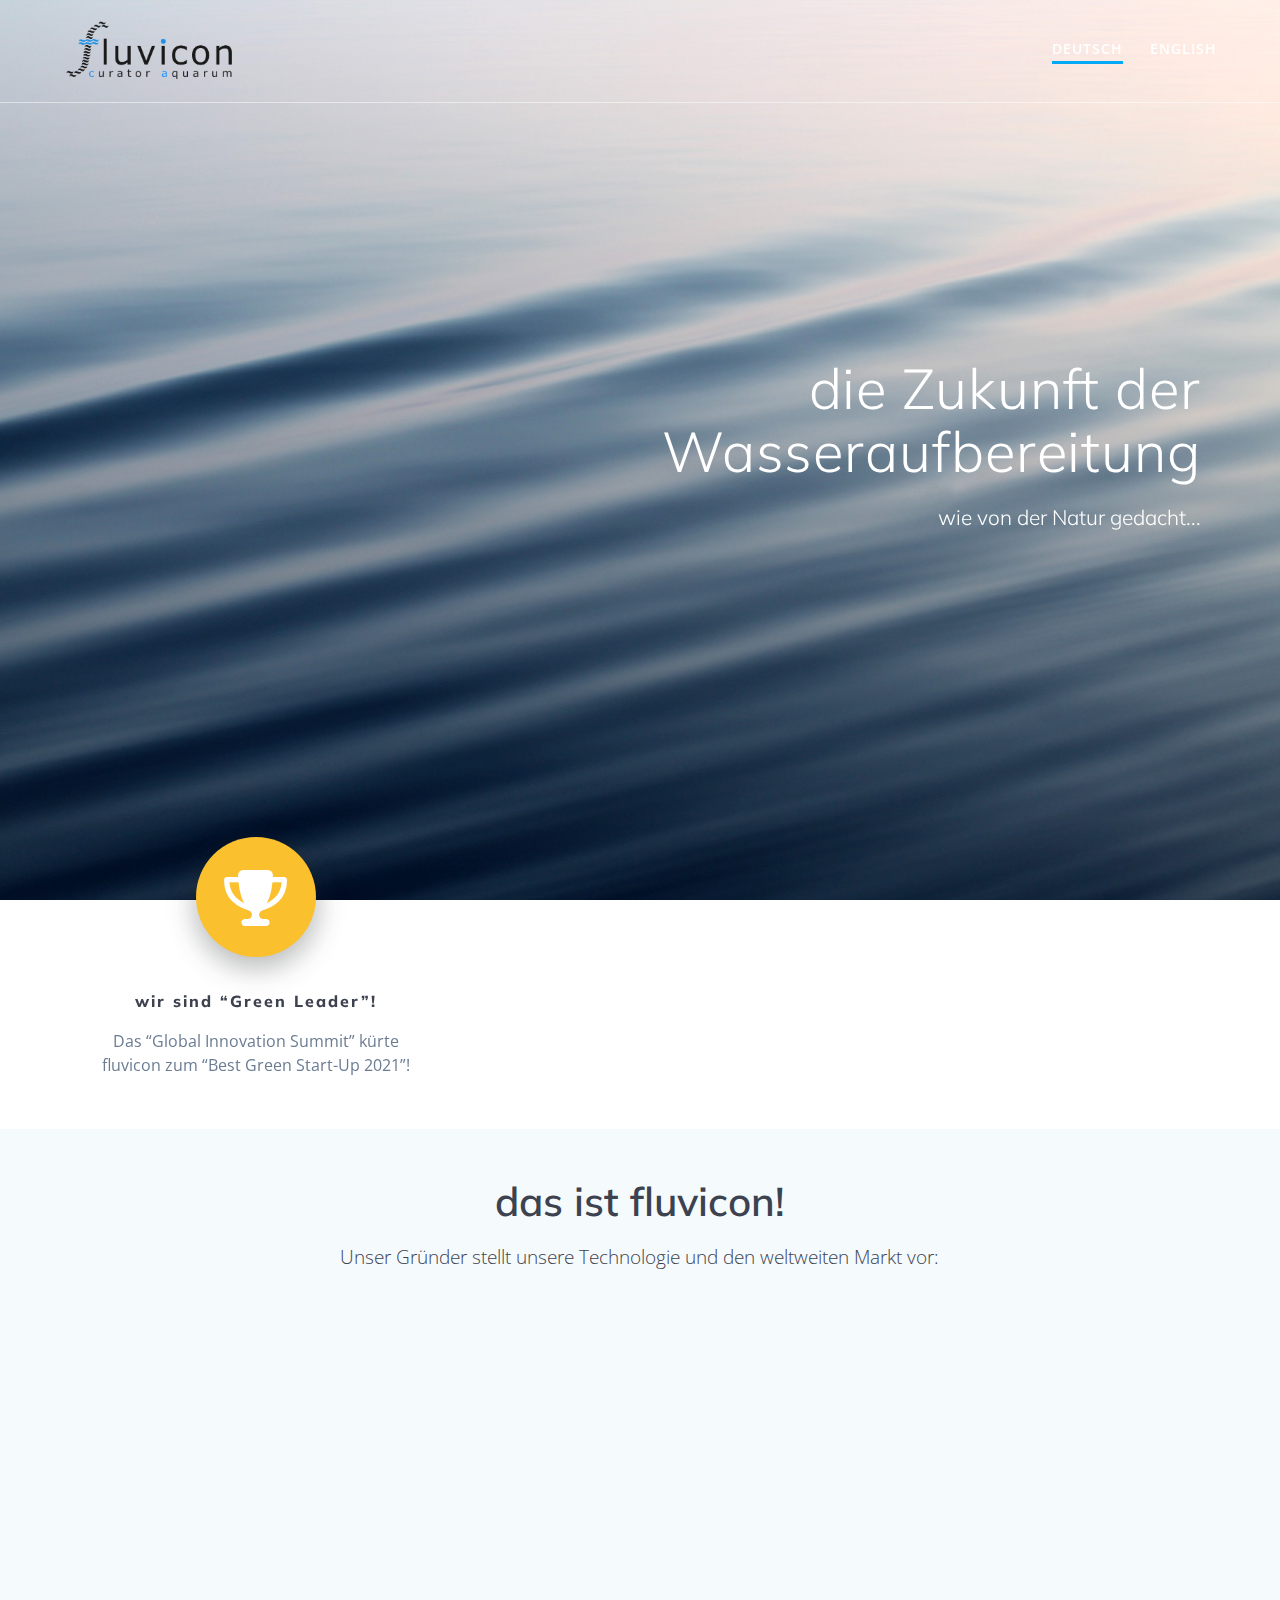
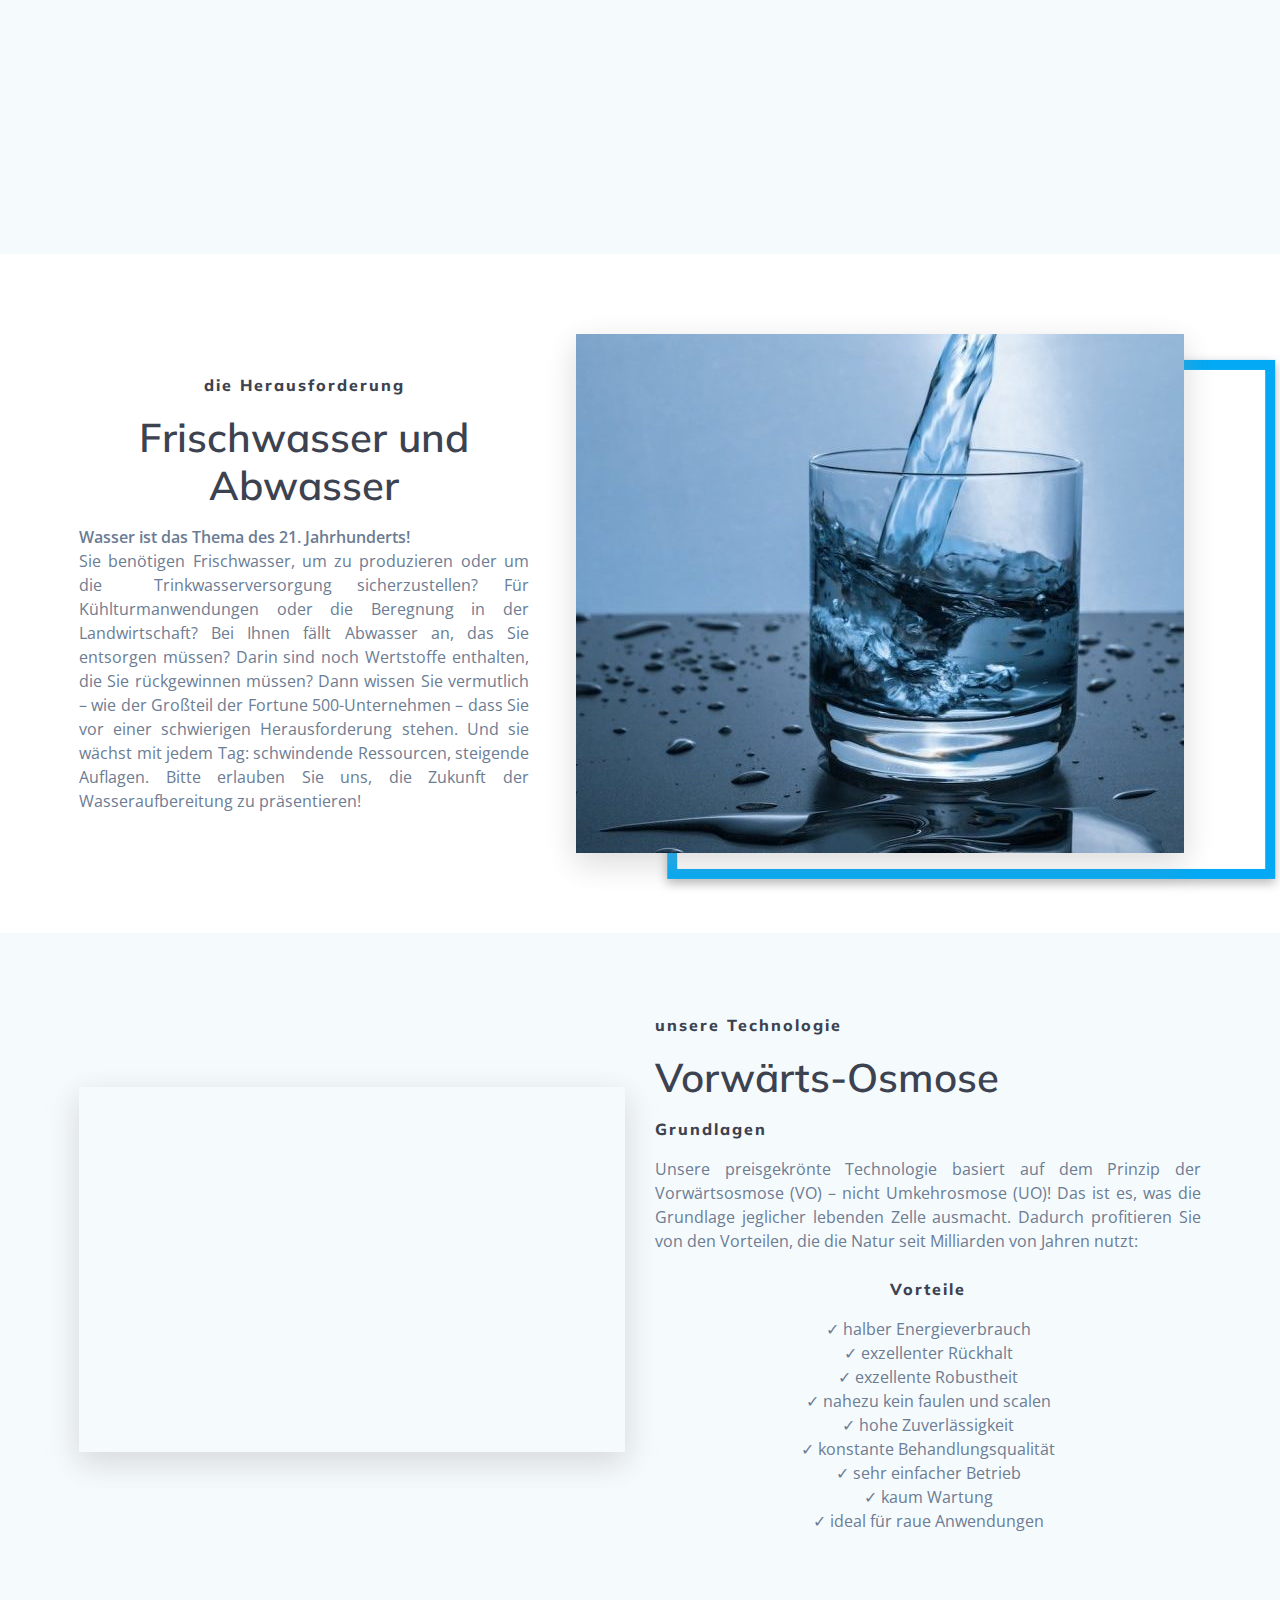
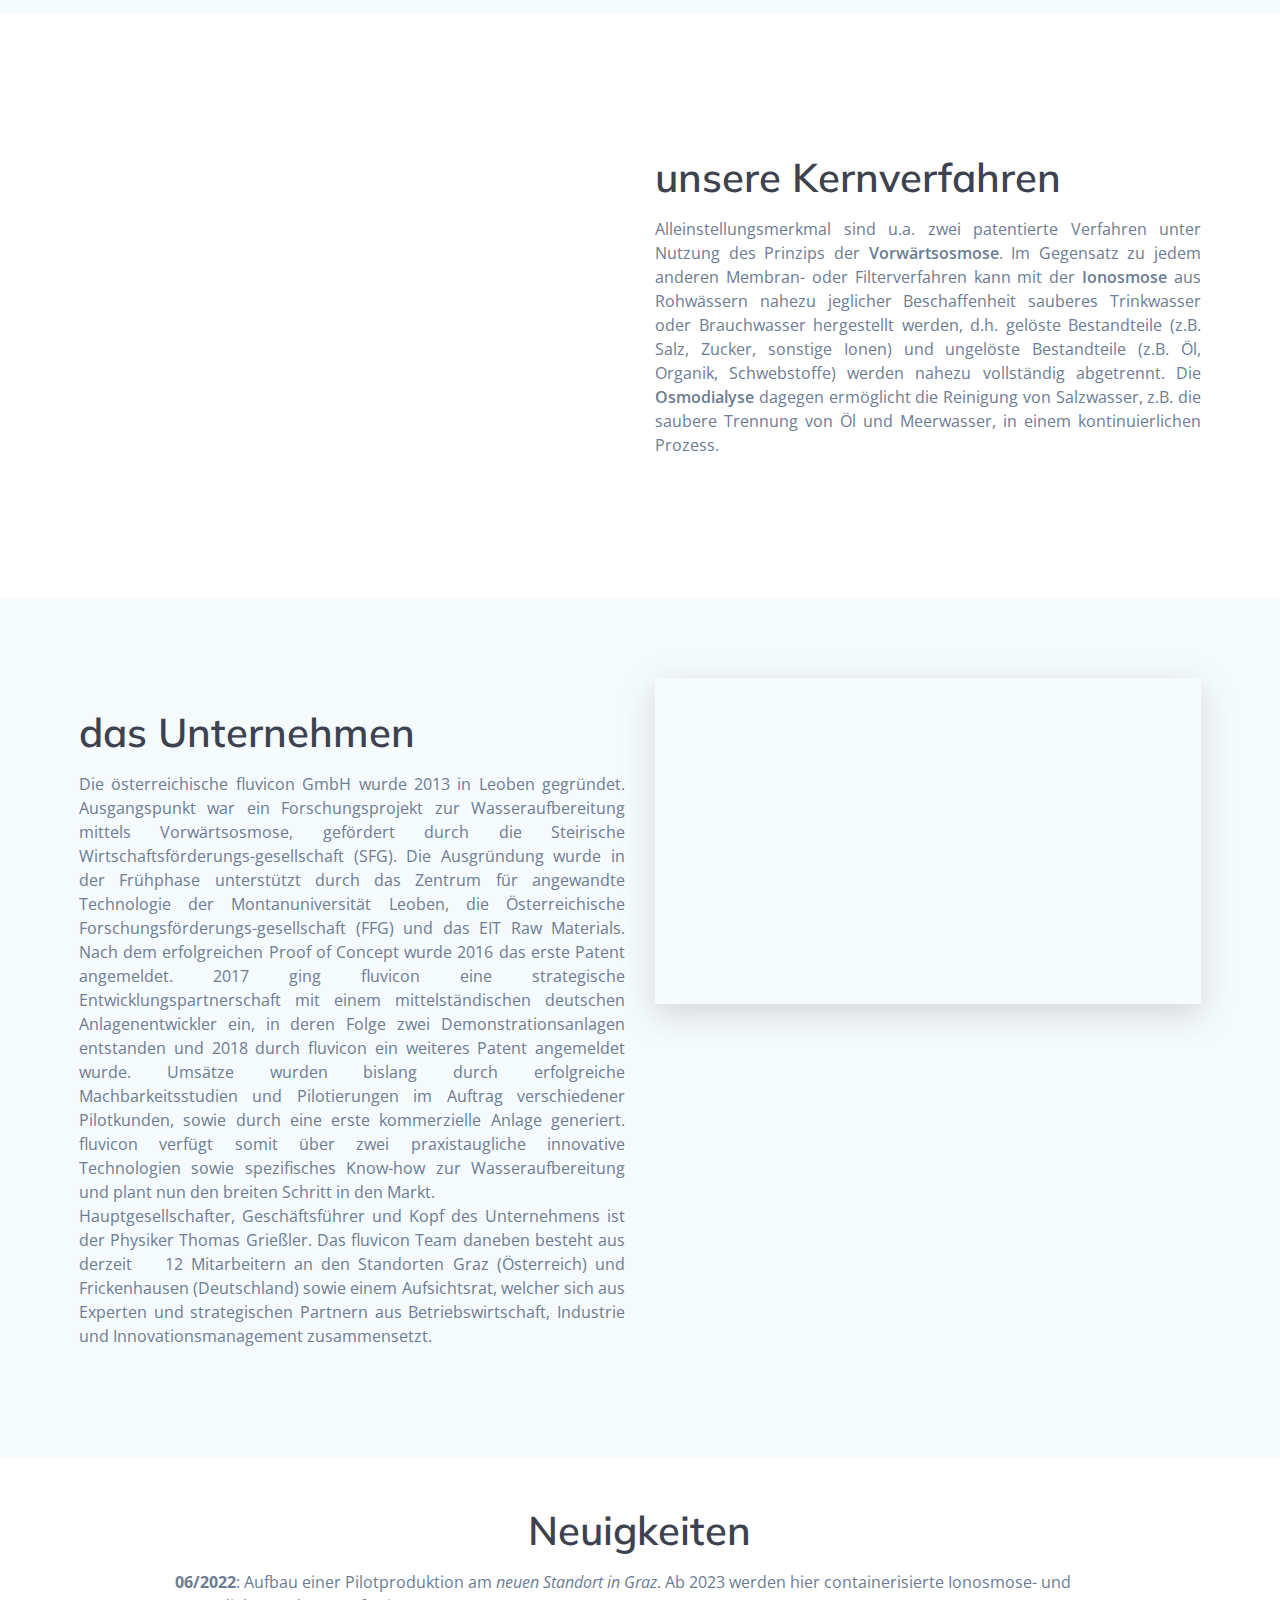
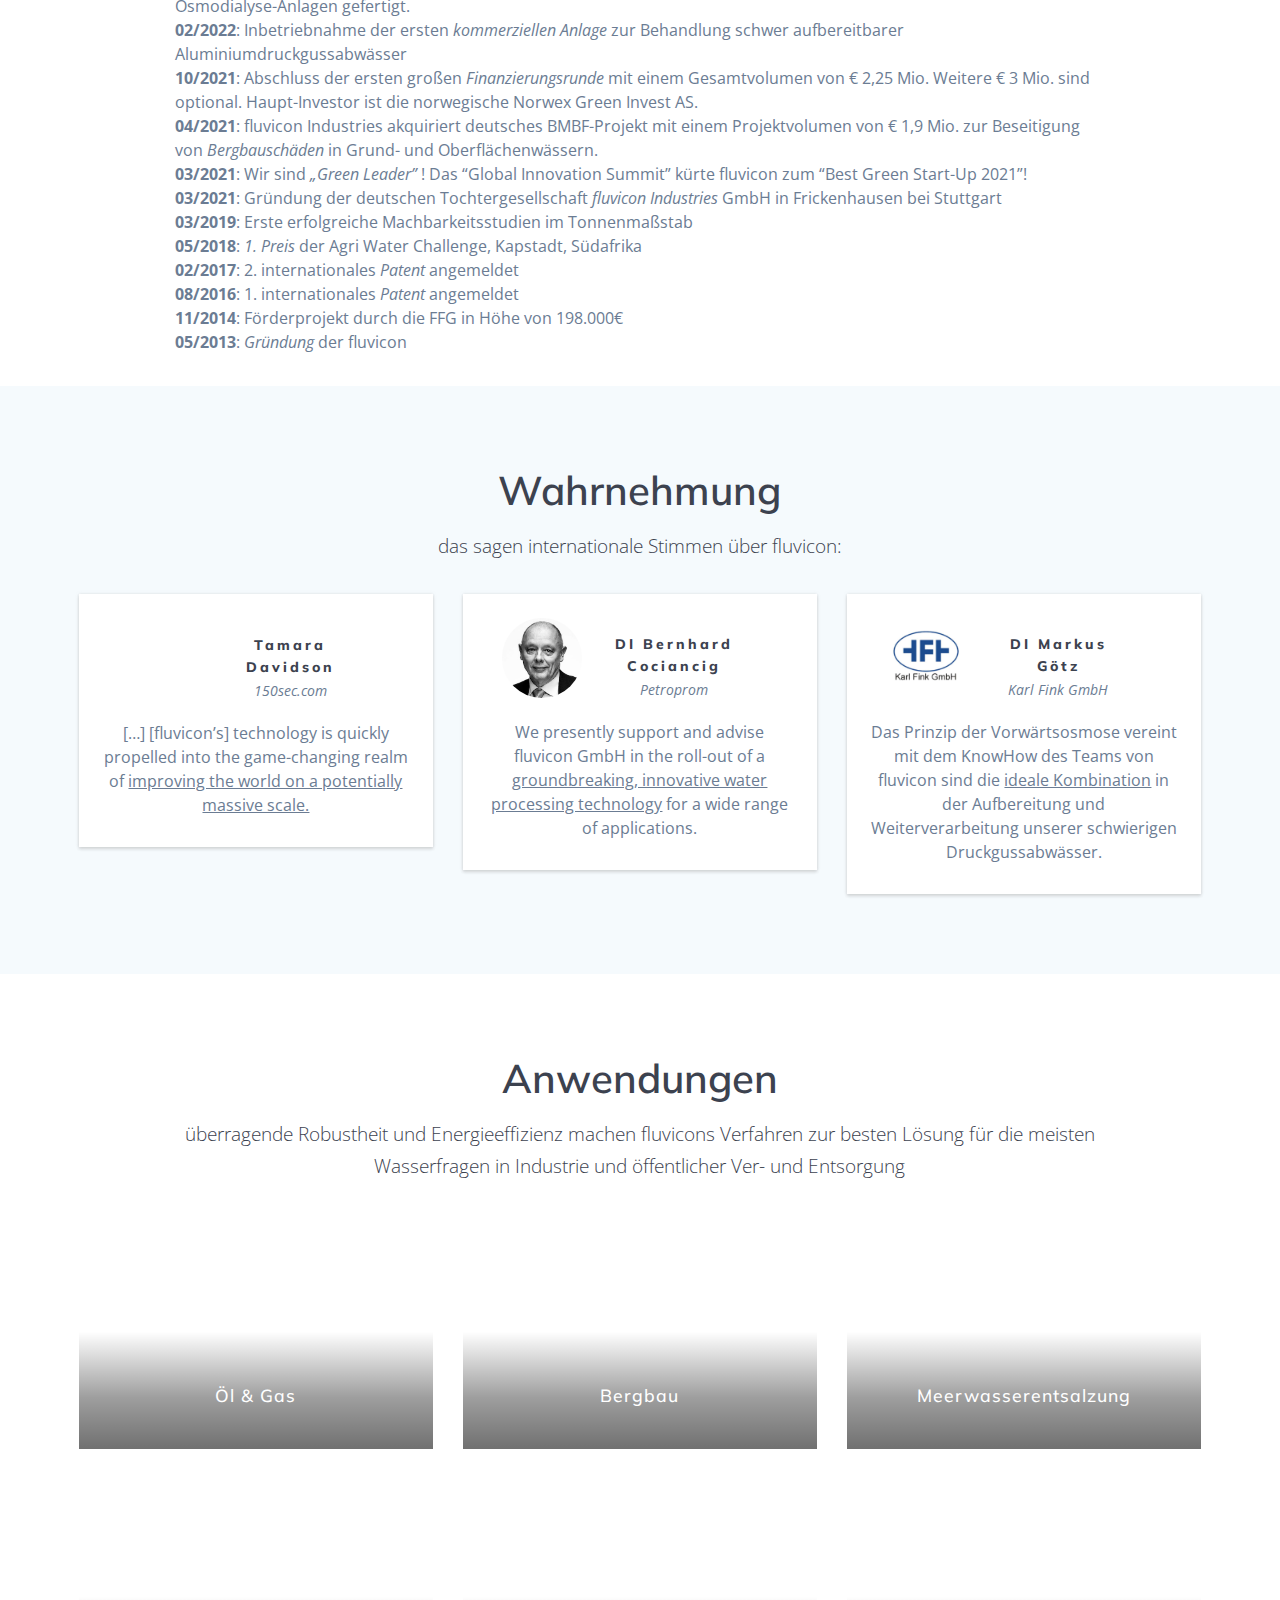
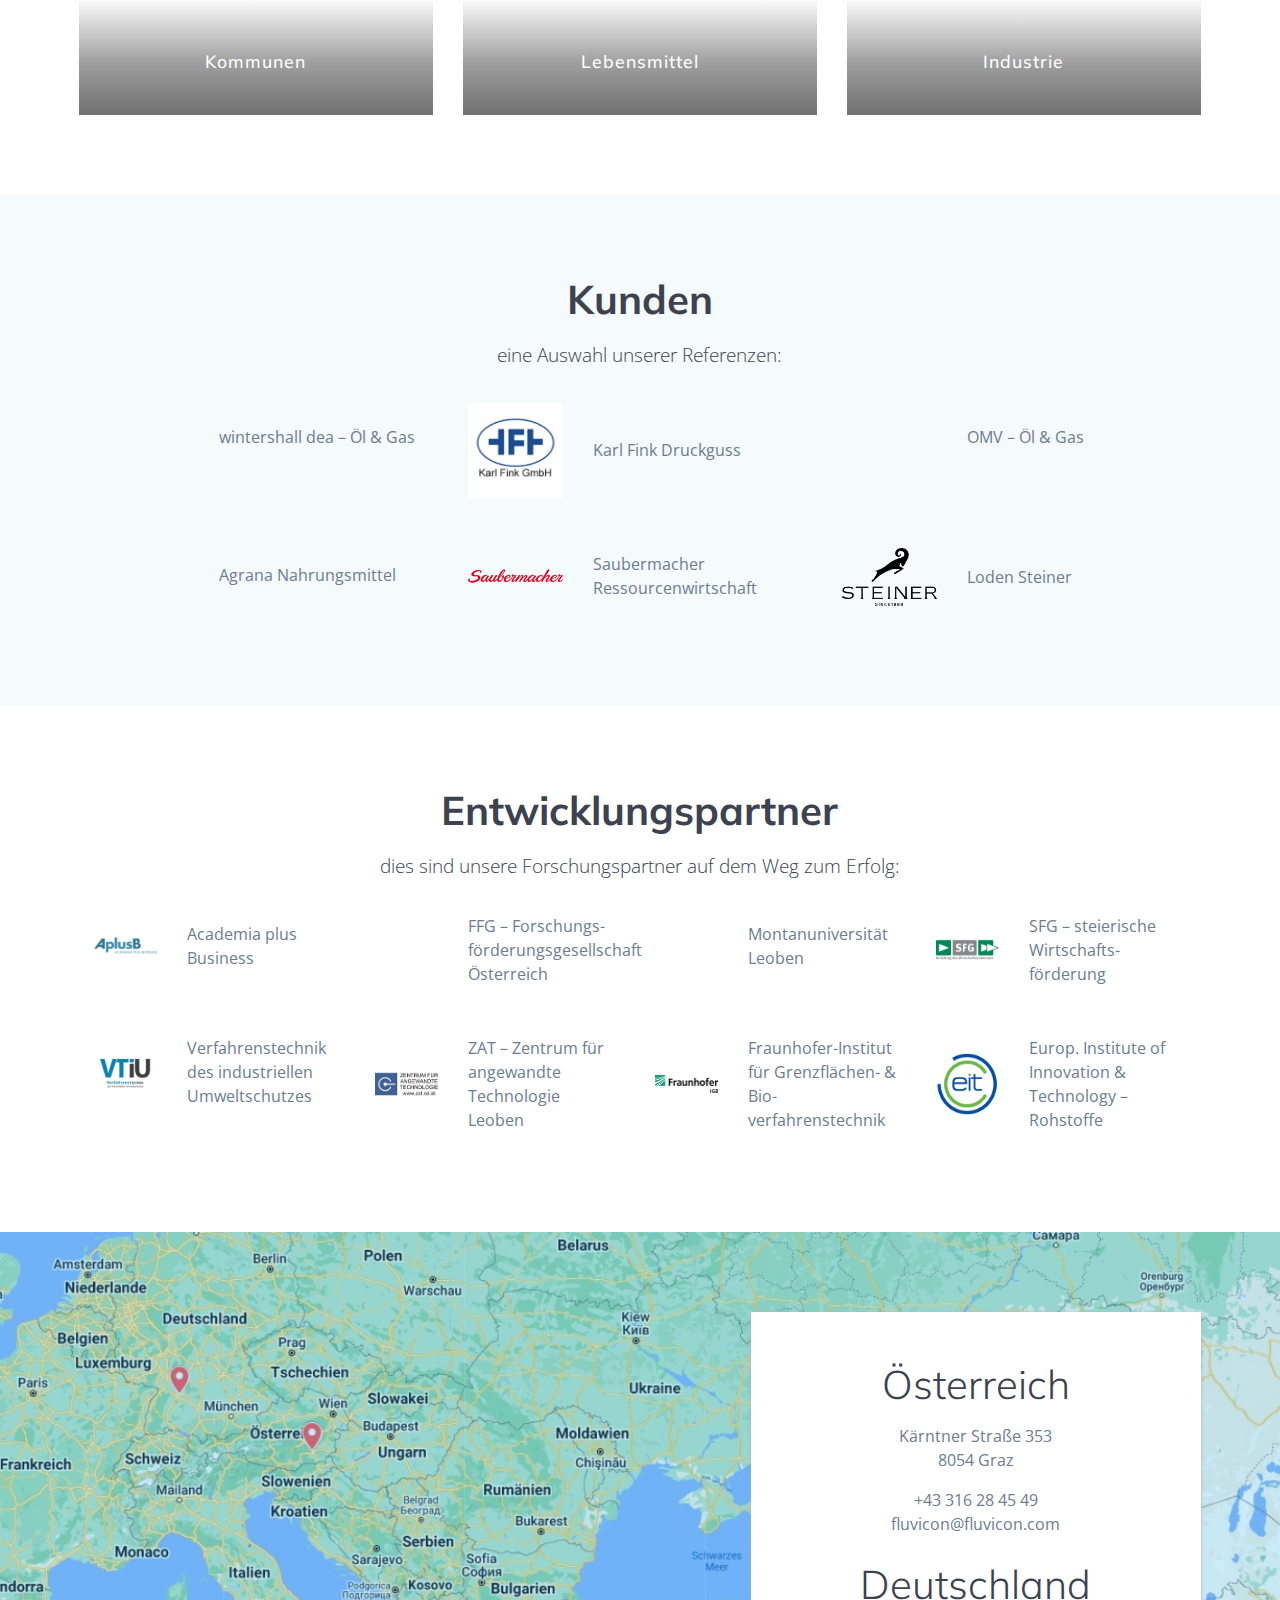
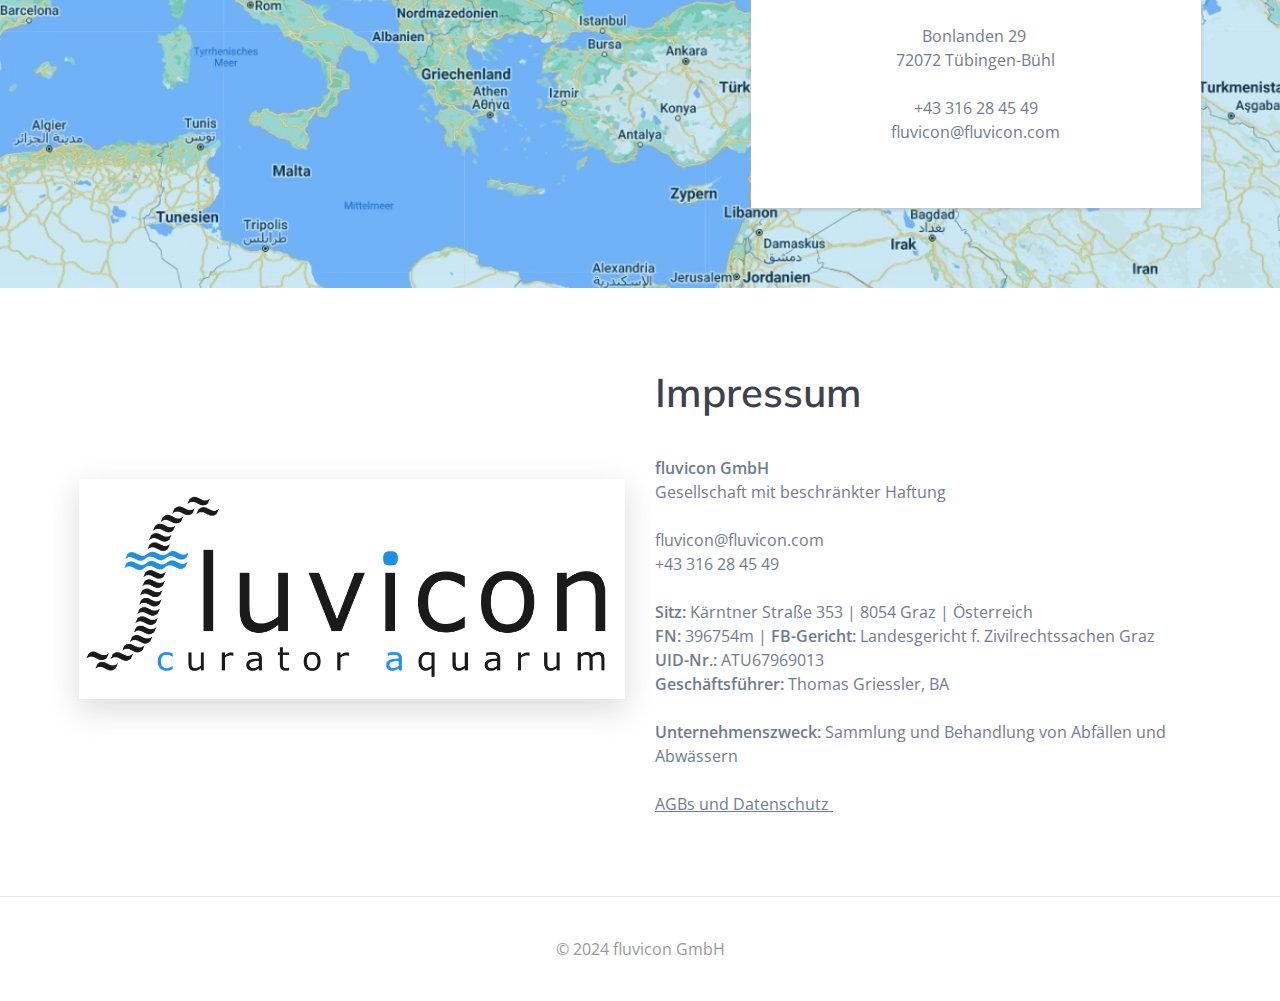
==== commit 1795fc31: "changed video to embeded videos" ====
--- a/index.html
+++ b/index.html
@@ -303,7 +303,7 @@
                             </div>
                             <div class="row center-xs middle-xs">
                                 <div class="col-sm-9">
-                                    <div
+                                    <!-- <div
                                         class="lightbox-video lightbox-video-tall dark-overlay shadow-large flexbox middle-xs center-xs"
                                         data-type="group"
                                         data-bg="image"
@@ -319,8 +319,8 @@
                                         >
                                             <i data-cp-fa="true" class="fa-solid icon fa-play-circle color-white large"></i>
                                         </a>
-                                    </div>
-                                </div>
+                                    </div> -->
+                                    <div style="padding:56.25% 0 0 0;position:relative;"><iframe src="https://player.vimeo.com/video/540373280?badge=0&amp;autopause=0&amp;player_id=0&amp;app_id=58479" frameborder="0" allow="autoplay; fullscreen; picture-in-picture; clipboard-write" style="position:absolute;top:0;left:0;width:100%;height:100%;" title="fluvicon de 1.5"></iframe></div><script src="https://player.vimeo.com/api/player.js"></script>                                </div>
                             </div>
                         </div>
                     </div>
